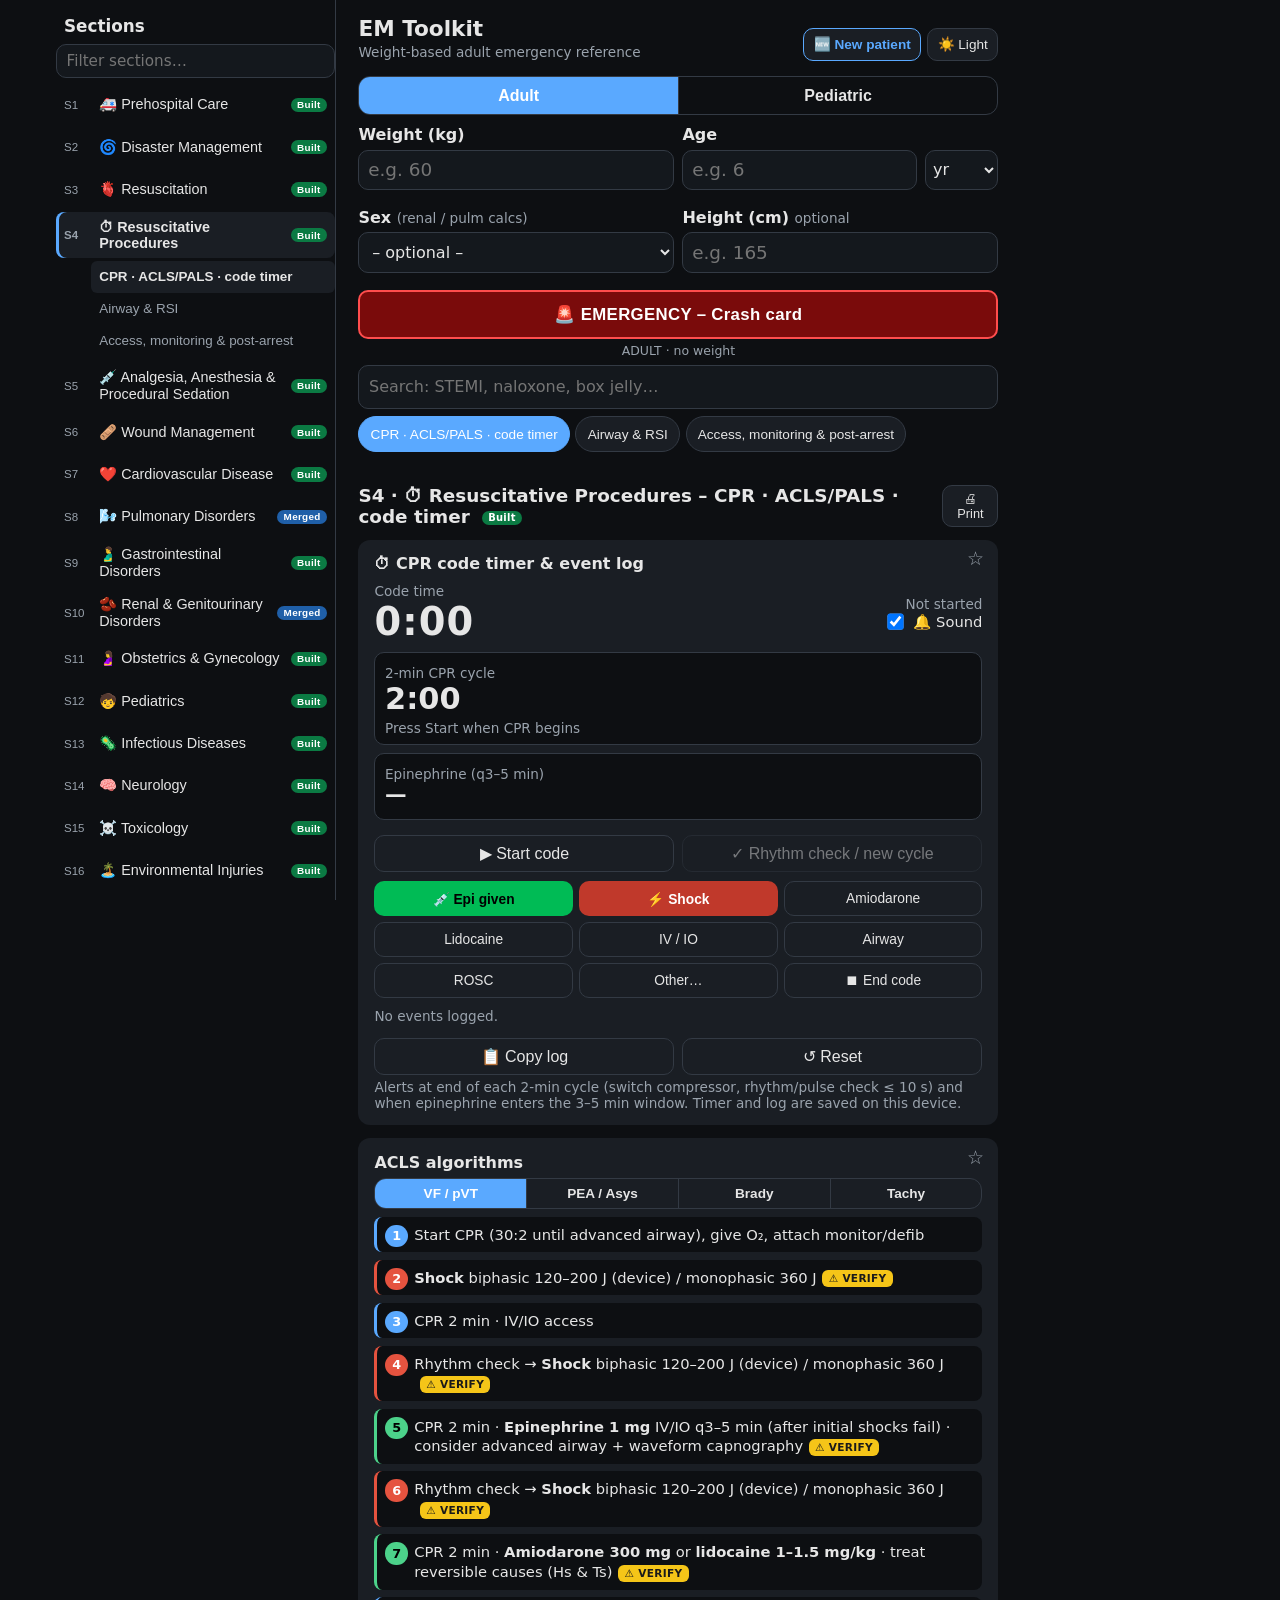
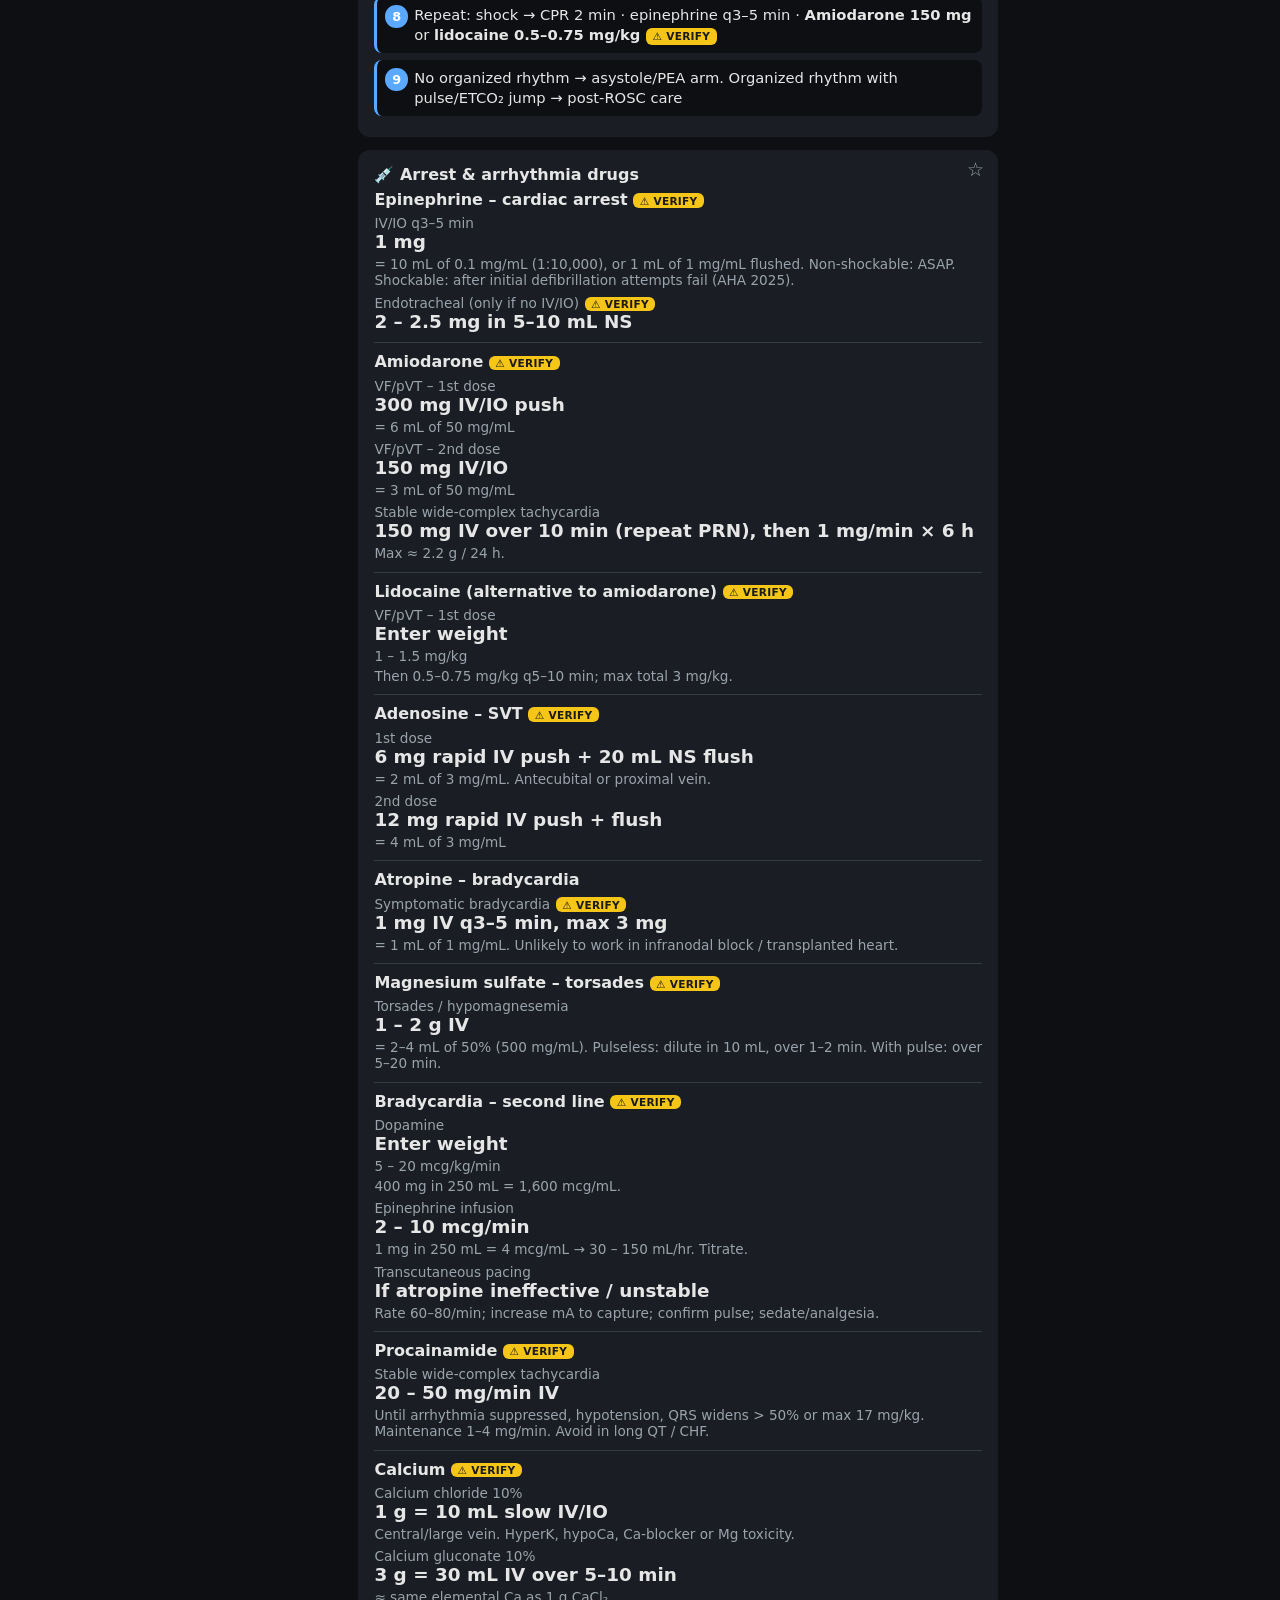
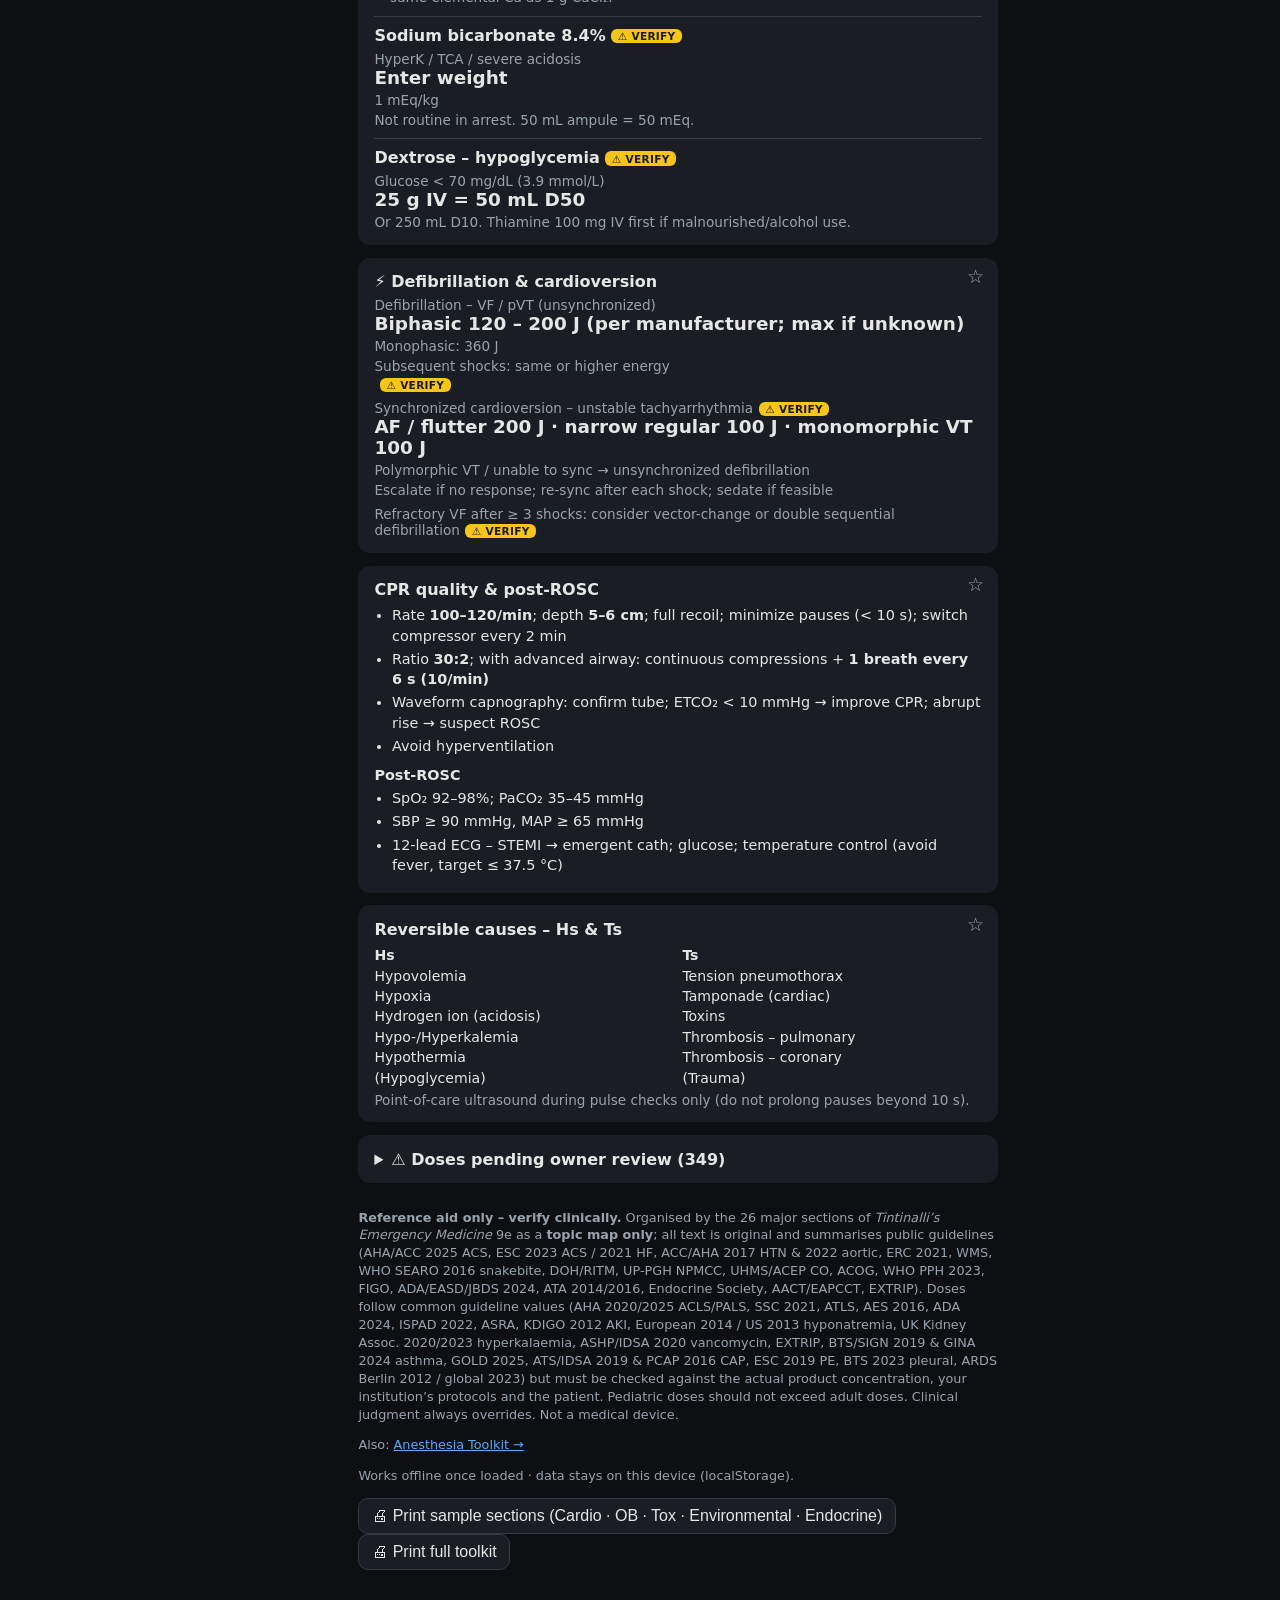
==== index.html @ 5dafa3dd "Emergency Medicine Toolkit: 26 sections mapped to Tintinalli 9e" ====
<!DOCTYPE html>
<html lang="en">
<head>
<meta charset="UTF-8">
<meta name="viewport" content="width=device-width, initial-scale=1">
<meta name="theme-color" content="#0d0f12">
<link rel="icon" href="data:,">
<title>EM Toolkit – Tintinalli-mapped clinician reference</title>
<meta name="description" content="Weight-based emergency medicine reference organised by the 26 major sections of Tintinalli 9e (topic map only). Original summaries of public guidelines. Not a medical device.">
<style>
  :root{--bg:#fff;--fg:#1a1a1a;--muted:#555;--card:#f4f7fb;--border:#ccc;--input:#fff;--accent:#0a66c2;--warn:#8a5a00;--ok:#0b5;--hl:#ffe9a8;--red:#c0392b;--redbg:#fdecea;--peds:#7b3fb5}
  body.dark{--bg:#0d0f12;--fg:#e6e6e6;--muted:#9aa3ad;--card:#1a1e24;--border:#333a44;--input:#14181d;--accent:#5aa9ff;--warn:#d9a441;--ok:#4cd28a;--hl:#3a3216;--red:#e5533f;--redbg:#2b1512;--peds:#b98aff}
  body{font-family:-apple-system,system-ui,sans-serif;max-width:520px;margin:1.2rem auto;padding:0 1rem;color:var(--fg);background:var(--bg);transition:background .2s,color .2s}
  .top{display:flex;align-items:center;justify-content:space-between;gap:.5rem}
  h1{font-size:1.35rem;margin:0 0 .2rem}
  .sub{color:var(--muted);font-size:.85rem;margin:0 0 .8rem}
  label{display:block;font-weight:600;margin:1rem 0 .35rem}
  input,select,textarea{width:100%;font-size:1.15rem;padding:.55rem;border:1px solid var(--border);border-radius:10px;box-sizing:border-box;background:var(--input);color:var(--fg);font-family:inherit}
  select{font-size:1rem}
  button{font-size:1rem;border:1px solid var(--border);background:var(--card);color:var(--fg);border-radius:10px;padding:.5rem .8rem;cursor:pointer}
  button:disabled{opacity:.45;cursor:default}
  .btnrow{display:flex;gap:.5rem;margin-top:.9rem}
  .btnrow button{flex:1}
  .em{flex:1;font-size:1.05rem;font-weight:800;background:#7a0b0b;color:#fff;border:2px solid #ff4d4d;padding:.75rem .5rem;letter-spacing:.02em;width:100%}
  .row{display:flex;gap:.5rem;align-items:center}
  .row select,.row input{flex:1;min-width:0}
  .row button{flex:0 0 auto}
  .grid2{display:grid;grid-template-columns:1fr 1fr;gap:.5rem}
  .grid2 label{margin-top:.6rem}
  .chips{display:flex;flex-wrap:wrap;gap:.4rem;margin-top:.7rem}
  .chip{font-size:.85rem;padding:.35rem .65rem;border-radius:999px}
  .chip::before{content:"★ ";color:#f5b301}
  .card{background:var(--card);border-radius:12px;padding:.9rem 1rem;margin-top:.8rem;position:relative}
  .card.hl{outline:3px solid #f5b301;background:var(--hl)}
  .card h2{font-size:1rem;margin:0 0 .4rem;padding-right:2.4rem}
  .big{font-size:1.35rem;font-weight:700}
  .note{color:var(--muted);font-size:.85rem;margin-top:.25rem}
  .conc{color:var(--ok);font-size:.8rem;margin-top:.3rem}
  .warn{color:var(--warn);font-size:.78rem;margin-top:1.4rem;line-height:1.35}
  .vwarn{color:var(--warn);font-size:.85rem;font-weight:600}
  .seg{display:flex;border:1px solid var(--border);border-radius:12px;overflow:hidden;margin-top:.2rem}
  .seg button{flex:1;border:none;border-radius:0;background:transparent;font-weight:600;padding:.6rem .4rem}
  .seg button+button{border-left:1px solid var(--border)}
  .seg button.on{background:var(--accent);color:#fff}
  .seg.mode button.on[data-m="peds"]{background:var(--peds)}
  .seg.small button{font-size:.85rem;padding:.45rem .2rem}
  .tabs{display:flex;gap:.25rem;margin-top:1rem;border-bottom:2px solid var(--border);overflow-x:auto;scrollbar-width:none;-webkit-overflow-scrolling:touch}
  .tabs::-webkit-scrollbar{display:none}
  .tabs button{flex:0 0 auto;border:none;border-radius:10px 10px 0 0;background:transparent;font-weight:600;padding:.6rem .6rem;color:var(--muted);font-size:.92rem}
  .tabs button.on{background:var(--card);color:var(--fg);box-shadow:inset 0 -3px 0 var(--accent)}
  .badge{display:inline-block;font-size:.7rem;font-weight:700;padding:.15rem .5rem;border-radius:999px;background:var(--peds);color:#fff;vertical-align:middle;letter-spacing:.03em}
  .vtag{display:inline-block;font-size:.66rem;font-weight:800;padding:.08rem .4rem;border-radius:6px;background:#f5c518;color:#1a1a1a;margin-left:.35rem;vertical-align:middle;letter-spacing:.03em;cursor:help;white-space:nowrap}
  .sticky{position:sticky;top:0;z-index:20;background:var(--bg);padding:.45rem 0 .35rem;margin-top:.6rem}
  .stat{font-size:.78rem;color:var(--muted);text-align:center;margin-top:.25rem}
  .fav{position:absolute;top:.45rem;right:.45rem;font-size:1.2rem;padding:.15rem .45rem;line-height:1;background:transparent;border:none;color:var(--muted)}
  .fav.on{color:#f5b301}
  .drug{border-top:1px solid var(--border);padding-top:.55rem;margin-top:.65rem}
  .drug:first-child{border-top:none;margin-top:.2rem;padding-top:0}
  .dn{font-weight:700;font-size:1rem}
  .cline{margin-top:.4rem}
  .cline b{font-size:1.15rem}
  .dl{color:var(--muted);font-size:.85rem}
  .steps{counter-reset:s;list-style:none;padding:0;margin:.4rem 0 0}
  .steps li{counter-increment:s;position:relative;padding:.5rem .55rem .5rem 2.3rem;border-left:3px solid var(--accent);margin:.45rem 0;background:var(--bg);border-radius:8px;font-size:.92rem;line-height:1.35}
  .steps li::before{content:counter(s);position:absolute;left:.5rem;top:.5rem;width:1.4rem;height:1.4rem;border-radius:50%;background:var(--accent);color:#fff;font-weight:700;font-size:.8rem;display:flex;align-items:center;justify-content:center}
  .steps li.shock{border-left-color:var(--red)} .steps li.shock::before{background:var(--red)}
  .steps li.drugstep{border-left-color:var(--ok)} .steps li.drugstep::before{background:var(--ok);color:#000}
  ul.tight{margin:.3rem 0 0;padding-left:1.1rem;font-size:.9rem;line-height:1.4}
  ul.tight li{margin:.2rem 0}
  .gbtns{display:grid;gap:.3rem;margin-top:.3rem}
  .gbtns button{text-align:left;font-size:.88rem;padding:.42rem .6rem}
  .gbtns button.on{background:var(--accent);color:#fff;border-color:var(--accent)}
  .gl{font-weight:700;margin-top:.7rem;font-size:.9rem}
  .total{font-size:2rem;font-weight:800}
  table{width:100%;border-collapse:collapse;font-size:.8rem;margin-top:.4rem}
  th,td{border-bottom:1px solid var(--border);padding:.3rem .2rem;text-align:center}
  td:first-child,th:first-child{text-align:left}
  tr.sel td{background:var(--hl);font-weight:700}
  .chk{display:flex;align-items:flex-start;gap:.55rem;font-weight:400;margin-top:.55rem;font-size:.92rem;line-height:1.35}
  .chk input{width:auto;margin-top:.2rem;transform:scale(1.25)}
  .chk .when{color:var(--ok);font-size:.78rem;margin-left:auto;white-space:nowrap}
  .timer{font-size:2.4rem;font-weight:800;font-variant-numeric:tabular-nums;letter-spacing:.03em}
  .timer.run{color:var(--ok)}
  .cyc{font-size:1.9rem;font-weight:800;font-variant-numeric:tabular-nums}
  .tbox{border:1px solid var(--border);border-radius:10px;padding:.5rem .6rem;margin-top:.5rem;background:var(--bg)}
  .tbox.flash{animation:fl 1s infinite}
  @keyframes fl{50%{background:var(--red);color:#fff;border-color:var(--red)}}
  .evbtns{display:grid;grid-template-columns:repeat(3,1fr);gap:.4rem;margin-top:.6rem}
  .evbtns button{font-size:.86rem;padding:.55rem .25rem}
  .evbtns .epi{background:#0b5;color:#000;font-weight:800;border:none}
  .evbtns .shk{background:#c0392b;color:#fff;font-weight:800;border:none}
  .logitem{border-top:1px solid var(--border);padding:.4rem 0;display:flex;justify-content:space-between;gap:.5rem;font-size:.9rem}
  .logitem:first-child{border-top:none}
  .logitem .ago{font-weight:700;white-space:nowrap;text-align:right;font-variant-numeric:tabular-nums}
  .due{color:var(--red);font-weight:700}
  .soon{color:var(--warn);font-weight:700}
  .okc{color:var(--ok);font-weight:700}
  .overlay{position:fixed;inset:0;background:var(--bg);z-index:50;overflow-y:auto;-webkit-overflow-scrolling:touch}
  .overlay .inner{max-width:520px;margin:0 auto;padding:0 1rem 2rem}
  .crashhead{background:#b71c1c;color:#fff;border-radius:12px;padding:.8rem 1rem;margin-top:.9rem;display:flex;align-items:center;justify-content:space-between;gap:.5rem;position:sticky;top:.4rem;z-index:2}
  .crashhead h2{margin:0;font-size:1.15rem}
  .crashhead .note{color:#ffd9d4}
  .crashhead button{background:#fff;color:#b71c1c;border:none;font-weight:700}
  .card.crash{background:var(--redbg);border-left:5px solid var(--red)}
  .card.crash h2{color:var(--red)}
  details.card summary{font-weight:700;cursor:pointer;font-size:1rem}
  .rev{border-top:1px solid var(--border);padding:.45rem 0;font-size:.88rem}
  .rev:first-child{border-top:none}
  footer{margin:1.6rem 0 2rem;font-size:.8rem;color:var(--muted);line-height:1.4}
  footer a{color:var(--accent)}
  #toast{position:fixed;left:50%;bottom:1.2rem;transform:translateX(-50%);background:#222;color:#fff;padding:.6rem 1rem;border-radius:10px;font-size:.9rem;opacity:0;transition:opacity .25s;pointer-events:none;max-width:90%;z-index:60}
  #toast.show{opacity:.95}
  [hidden]{display:none!important}
  .printonly{display:none}
  table.rdt{font-size:.8rem;margin-top:.3rem} table.rdt td{padding:.25rem .3rem;vertical-align:top}
  .card a{color:var(--accent)}
  /* ===== EM Toolkit (Tintinalli-mapped) – layout, navigation, search, stubs ===== */
  body{max-width:none;margin:0;padding:0}
  #app{display:flex;gap:1.4rem;max-width:1200px;margin:0 auto;padding:0 1rem;box-sizing:border-box}
  #main{flex:1;min-width:0;max-width:640px;margin:1rem auto 0}
  #side{display:none}
  .hbtns{display:flex;gap:.35rem;flex-wrap:wrap;justify-content:flex-end}
  .hbtns button{font-size:.85rem;padding:.45rem .6rem;white-space:nowrap}
  #newPt{border-color:var(--accent);color:var(--accent);font-weight:700}
  .navbar{display:flex;gap:.4rem;align-items:stretch;margin-top:.45rem}
  #navBtn{flex:0 1 46%;min-width:0;display:flex;align-items:center;gap:.35rem;font-weight:700;text-align:left;padding:.5rem .6rem;min-height:44px}
  #navBtn .cur{overflow:hidden;text-overflow:ellipsis;white-space:nowrap}
  .sbox{position:relative;flex:1;min-width:0}
  .sbox input{font-size:1rem;padding:.55rem .6rem;min-height:44px}
  #sres{position:absolute;left:0;right:0;top:calc(100% + 4px);z-index:40;background:var(--bg);border:1px solid var(--border);border-radius:10px;box-shadow:0 8px 24px rgba(0,0,0,.35);max-height:60vh;overflow-y:auto}
  #sres .sr{display:block;width:100%;text-align:left;border:none;border-bottom:1px solid var(--border);border-radius:0;background:transparent;padding:.5rem .65rem;font-size:.92rem}
  #sres .sr:last-child{border-bottom:none}
  #sres .sr.act,#sres .sr:hover{background:var(--card)}
  #sres .sr .note{margin-top:.1rem;font-size:.78rem}
  #sres .sr mark{background:var(--hl);color:inherit;border-radius:3px}
  #sres .none{padding:.6rem .7rem;color:var(--muted);font-size:.9rem}
  .subnav{display:flex;flex-wrap:wrap;gap:.35rem;margin-top:.45rem}
  .subnav:empty{display:none}
  .subnav button{font-size:.85rem;padding:.4rem .7rem;border-radius:999px;min-height:36px}
  .subnav button.on{background:var(--accent);color:#fff;border-color:var(--accent)}
  .sechead{display:flex;align-items:center;justify-content:space-between;gap:.5rem;margin-top:1rem}
  .sechead h2{font-size:1.15rem;margin:0}
  .sechead .sbadge{margin-left:.35rem}
  .sechead button{font-size:.8rem;padding:.3rem .6rem}
  .plaus{margin-top:.3rem}
  .plaus div{font-size:.84rem;font-weight:600;padding:.35rem .55rem;border-radius:8px;margin-top:.25rem;line-height:1.3}
  .plaus .due{background:var(--redbg);border-left:4px solid var(--red)}
  .plaus .soon{background:var(--card);border-left:4px solid var(--warn)}
  .plaus button{font-size:.78rem;padding:.15rem .5rem;margin-left:.35rem}
  /* drawer + sidebar */
  .drawer{position:fixed;inset:0;z-index:55;background:rgba(0,0,0,.5)}
  .dpanel{position:absolute;top:0;bottom:0;left:0;width:min(88vw,360px);background:var(--bg);overflow-y:auto;padding:.8rem .8rem 2rem;box-sizing:border-box;box-shadow:4px 0 20px rgba(0,0,0,.4)}
  .dhead{display:flex;justify-content:space-between;align-items:center;gap:.5rem;margin-bottom:.5rem}
  .dhead b{font-size:1.05rem}
  .dfilter{font-size:.95rem;padding:.45rem .6rem;margin-bottom:.4rem}
  .slist{display:flex;flex-direction:column;gap:.15rem}
  .sitem{display:flex;align-items:center;gap:.5rem;width:100%;text-align:left;border:none;background:transparent;padding:.45rem .5rem;border-radius:8px;font-size:.9rem;min-height:40px}
  .sitem:hover{background:var(--card)}
  .sitem.on{background:var(--card);box-shadow:inset 3px 0 0 var(--accent);font-weight:700}
  .sitem .snum{flex:0 0 1.7rem;font-size:.72rem;color:var(--muted);font-variant-numeric:tabular-nums}
  .sitem .sname{flex:1;min-width:0}
  .ppanel{display:flex;flex-direction:column;margin:0 0 .2rem 2.2rem}
  .ppanel button{border:none;background:transparent;text-align:left;font-size:.84rem;padding:.3rem .5rem;color:var(--muted);border-radius:6px;min-height:32px}
  .ppanel button.on{color:var(--fg);font-weight:700;background:var(--card)}
  .sbadge{display:inline-block;font-size:.62rem;font-weight:800;padding:.1rem .4rem;border-radius:999px;letter-spacing:.03em;white-space:nowrap;vertical-align:middle}
  .sbadge.built{background:#0b7a43;color:#fff}.sbadge.merged{background:#1f5fa8;color:#fff}.sbadge.v1{background:#6b5a1f;color:#fff}.sbadge.soon{background:transparent;color:var(--muted);border:1px solid var(--border)}
  .legend{font-size:.75rem;color:var(--muted);margin:.6rem .3rem 0;line-height:1.6}
  @media(min-width:1000px){
    #side{display:block;flex:0 0 280px;position:sticky;top:0;align-self:flex-start;height:100vh;overflow-y:auto;padding:1rem 0 2rem;box-sizing:border-box;border-right:1px solid var(--border)}
    #navBtn{display:none}
    #main{margin:1rem 0 0}
  }
  /* stub */
  .stub .soonbox{border:2px dashed var(--border);border-radius:12px;padding:.8rem 1rem;margin-top:.8rem}
  .topics{columns:2;column-gap:1rem;font-size:.86rem;line-height:1.45;margin:.4rem 0 0;padding-left:1.1rem}
  .topics li{break-inside:avoid;margin:.1rem 0}
  .cov{font-size:.62rem;font-weight:800;padding:0 .3rem;border-radius:5px;margin-left:.25rem;vertical-align:middle}
  .cov.v1{background:#6b5a1f;color:#fff}.cov.merged{background:#1f5fa8;color:#fff}.cov.new{background:#0b7a43;color:#fff}
  @media(max-width:420px){.topics{columns:1}}
  /* misc content helpers */
  .kv{display:grid;grid-template-columns:auto 1fr;gap:.15rem .6rem;font-size:.88rem;margin-top:.3rem}
  .pill{display:inline-block;font-size:.75rem;font-weight:700;padding:.1rem .45rem;border-radius:999px;border:1px solid var(--border);margin:.1rem .15rem 0 0}
  .flag{background:var(--redbg);border-left:4px solid var(--red);border-radius:8px;padding:.45rem .6rem;margin-top:.5rem;font-size:.88rem}
  .flag b{color:var(--red)}
  .twocol{display:grid;grid-template-columns:1fr 1fr;gap:.5rem}
  @media(max-width:420px){.twocol{grid-template-columns:1fr}}
  .scoreRow{display:flex;justify-content:space-between;align-items:center;gap:.5rem;margin-top:.4rem}
  .card select.sm{font-size:.9rem;padding:.35rem}
  .linkbtn{font-size:.82rem;padding:.3rem .6rem;margin:.3rem .3rem 0 0}
  .printhead,.printrev{display:none}
  table.wide td,table.wide th{text-align:left;vertical-align:top}
  table.wide{width:100%;table-layout:fixed;border-collapse:collapse}
  table.wide td,table.wide th{overflow-wrap:anywhere;hyphens:auto;padding:.25rem .3rem;border-bottom:1px solid var(--border);font-size:.86rem}
  input[type=datetime-local]{min-width:0;max-width:100%;box-sizing:border-box;width:100%}
  .dtrow{display:flex;gap:.4rem;align-items:center} .dtrow input{flex:1} .dtrow .linkbtn{flex:0 0 auto}

  /* ===== print: current section (Ctrl+P) or the sample-section bundle (?print=…) – B/W, A4 ===== */
  @media print{
    @page{size:A4;margin:11mm 10mm 12mm}
    body,body.dark{--bg:#fff;--fg:#000;--muted:#222;--card:#fff;--border:#888;--input:#fff;--accent:#000;--warn:#000;--ok:#000;--hl:#e6e6e6;--red:#000;--redbg:#fff;--peds:#000}
    body{font-size:9pt;background:#fff;color:#000}
    #app{display:block;max-width:none;padding:0}
    #main{max-width:none;margin:0}
    #side,#drawer,.sticky,#chips,.fav,#review,#toast,#crash,.noprint,.top,#modeSeg,.top-inputs,#wtEst,button,.subnav,.navbar,#sres{display:none!important}
    footer{margin:.6rem 0 0;font-size:7.5pt;color:#000;column-span:all} footer p:nth-child(n+2){display:none}
    .printhead{display:block;border-bottom:2px solid #000;margin:0 0 .3rem;padding-bottom:.15rem;column-span:all}
    .printhead h1{font-size:13pt;margin:0}
    .printhead .note{font-size:7.6pt;margin:.1rem 0 0}
    .printrev{display:block;column-span:all;border-top:2px solid #000;margin-top:.4rem;padding-top:.2rem}
    .printrev h3{font-size:9.5pt;margin:.1rem 0 .15rem}
    .printrev .rev{font-size:7pt;padding:.05rem 0;break-inside:avoid;border-top:none}
    .printrev .rev .note{font-size:6.8pt;margin:0}
    section:not([hidden]){column-count:2;column-gap:5mm}
    section.pbreak{break-before:page}
    .sechead{column-span:all;margin:0 0 .2rem} .sechead h2{font-size:11pt}
    section > .note{column-span:all}
    .card{display:block;background:#fff;border:1px solid #777;border-radius:5px;padding:.3rem .45rem;margin:0 0 .3rem;break-inside:auto}
    .card h2{font-size:9.6pt;margin:0 0 .15rem;padding-right:0;break-after:avoid}
    .card .grid2,.card label:not(.chk),.card input:not([type=checkbox]),.card select,.card .row:not(.keep){display:none!important}
    .drug,.cline,tr,.steps li,ul.tight li,.chk,.flag,.kv{break-inside:avoid}
    .note,ul.tight,.steps li,table,.flag,.kv{font-size:7.6pt}
    .note{margin-top:.1rem}
    .big{font-size:9.5pt} .total{font-size:11pt} .dn{font-size:8.4pt} .cline b{font-size:8.4pt}
    .steps li{background:#fff;border-left:2px solid #000;padding:.12rem .3rem .12rem 1.5rem;margin:.12rem 0}
    .steps li::before{background:#000!important;color:#fff!important;width:.95rem;height:.95rem;font-size:6.5pt;top:.12rem;left:.25rem;-webkit-print-color-adjust:exact;print-color-adjust:exact}
    .steps li.shock{border-left:4px double #000}
    ul.tight{line-height:1.25;padding-left:.9rem}
    th,td{border-bottom:1px solid #999;padding:.08rem .2rem}
    tr.sel td{background:#e6e6e6;-webkit-print-color-adjust:exact;print-color-adjust:exact}
    .vtag{background:#fff!important;color:#000!important;border:1px solid #000;font-size:5.8pt;padding:0 .15rem;margin-left:.2rem}
    .due,.soon,.okc,.vwarn{color:#000} .due{text-decoration:underline}
    .flag{background:#fff;border:1px solid #000;border-left:3px solid #000}
    .flag b{color:#000}
    .sbadge,.cov{border:1px solid #000;background:#fff!important;color:#000!important}
    a{color:#000!important;text-decoration:none}
    .chk{margin-top:.05rem;font-size:7.6pt} .chk input{transform:none;margin-top:.05rem}
    .drug{padding-top:.2rem;margin-top:.25rem}
    .twocol{display:block}
    ::placeholder{color:transparent}
  }

</style>
</head>
<body class="dark">
<div id="app"><nav id="side" aria-label="Sections"></nav><main id="main"><div id="printhead" class="printhead"></div>
<div class="top"><div><h1>EM Toolkit <span id="pedsBadge" class="badge" hidden>PEDIATRIC</span></h1><p class="sub" id="sub">Weight-based adult emergency reference</p></div><div class="hbtns"><button id="newPt" title="Clear all patient data">🆕 New patient</button><button id="theme" title="Toggle dark mode">☀️ Light</button></div></div>

<div class="seg mode" id="modeSeg" aria-label="Patient mode"><button data-m="adult">Adult</button><button data-m="peds">Pediatric</button></div>

<div class="grid2 top-inputs">
  <div><label for="wt">Weight (kg)</label><input id="wt" type="number" inputmode="decimal" min="0.3" max="300" step="any" placeholder="e.g. 60"></div>
  <div><label for="age">Age</label><div class="row"><input id="age" type="number" inputmode="decimal" min="0" step="any" placeholder="e.g. 6"><select id="ageUnit" style="flex:0 0 4.6rem;padding:.55rem .2rem"><option value="y">yr</option><option value="mo">mo</option></select></div></div>
  <div><label for="sex">Sex <span class="note" style="font-weight:400">(renal / pulm calcs)</span></label><select id="sex"><option value="">– optional –</option><option value="m">Male</option><option value="f">Female</option></select></div>
  <div><label for="ht">Height (cm) <span class="note" style="font-weight:400">optional</span></label><input id="ht" type="number" inputmode="decimal" min="40" max="250" step="any" placeholder="e.g. 165"></div>
</div>
<div id="wtEst" class="note"></div>

<div class="sticky"><button id="emBtn" class="em">🚨 EMERGENCY – Crash card</button><div id="stat" class="stat"></div><div id="plaus" class="plaus" role="alert"></div><div class="navbar"><button id="navBtn" type="button" aria-controls="drawer" aria-expanded="false" aria-label="Open section menu">☰ <span id="curSec" class="cur">Sections</span></button><div class="sbox"><input id="search" type="search" role="combobox" aria-autocomplete="list" aria-expanded="false" aria-controls="sres" placeholder="Search: STEMI, naloxone, box jelly…" autocomplete="off" aria-label="Search cards and topics"><div id="sres" role="listbox" hidden></div></div></div><div id="subnav" class="subnav" aria-label="Panels in this section"></div></div>

<div id="chips" class="chips"></div>



<!-- ============ RESUS ============ -->
<section id="tab-resus">
  <div class="card" data-card="code" data-title="CPR code timer &amp; event log">
    <h2>⏱ CPR code timer &amp; event log</h2>
    <div class="row" style="justify-content:space-between"><div><div class="note">Code time</div><div id="ctTotal" class="timer">00:00</div></div><div style="text-align:right"><div class="note" id="ctState">Not started</div><label class="chk" style="margin:0;justify-content:flex-end"><input id="ctSound" type="checkbox" checked> 🔔 Sound</label></div></div>
    <div id="ctCycleBox" class="tbox"><div class="note">2-min CPR cycle</div><div class="row" style="justify-content:space-between"><span id="ctCycle" class="cyc">2:00</span><span id="ctCycleN" class="note"></span></div><div id="ctCycleMsg" class="note"></div></div>
    <div id="ctEpiBox" class="tbox"><div class="note">Epinephrine (q3–5 min)</div><div id="ctEpi" class="big">—</div><div id="ctEpiMsg" class="note"></div></div>
    <div class="btnrow"><button id="ctStart">▶ Start code</button><button id="ctCycleBtn">✓ Rhythm check / new cycle</button></div>
    <div class="evbtns">
      <button class="epi" data-ev="epi">💉 Epi given</button><button class="shk" data-ev="shock">⚡ Shock</button><button data-ev="amio">Amiodarone</button>
      <button data-ev="lido">Lidocaine</button><button data-ev="access">IV / IO</button><button data-ev="airway">Airway</button>
      <button data-ev="rosc">ROSC</button><button data-ev="other">Other…</button><button id="ctEnd">⏹ End code</button>
    </div>
    <div id="ctLog" style="margin-top:.6rem"></div>
    <div class="btnrow"><button id="ctCopy">📋 Copy log</button><button id="ctReset">↺ Reset</button></div>
    <div class="note">Alerts at end of each 2-min cycle (switch compressor, rhythm/pulse check ≤ 10 s) and when epinephrine enters the 3–5 min window. Timer and log are saved on this device.</div>
  </div>

  <div class="card" data-card="algo" data-title="ACLS / PALS algorithms">
    <h2 id="algoTitle">ACLS algorithms</h2>
    <div class="seg small" id="algoSeg"><button data-a="vf">VF / pVT</button><button data-a="pea">PEA / Asys</button><button data-a="brady">Brady</button><button data-a="tachy">Tachy</button></div>
    <div id="algoOut"></div>
  </div>

  <div class="card" data-card="arrestdrugs" data-title="Arrest &amp; arrhythmia drugs (epinephrine, amiodarone, lidocaine, adenosine, atropine)">
    <h2>💉 Arrest &amp; arrhythmia drugs</h2><div id="o-arrestdrugs"></div>
  </div>

  <div class="card" data-card="electric" data-title="Defibrillation &amp; cardioversion energy (joules)">
    <h2>⚡ Defibrillation &amp; cardioversion</h2><div id="o-electric"></div>
  </div>

  <div class="card" data-card="cprq" data-title="CPR quality &amp; post-ROSC care">
    <h2>CPR quality &amp; post-ROSC</h2><div id="o-cprq"></div>
  </div>

  <div class="card" data-card="hst" data-title="Reversible causes (Hs &amp; Ts)">
    <h2>Reversible causes – Hs &amp; Ts</h2>
    <div class="grid2" style="font-size:.88rem;line-height:1.45">
      <div><b>Hs</b><br>Hypovolemia<br>Hypoxia<br>Hydrogen ion (acidosis)<br>Hypo-/Hyperkalemia<br>Hypothermia<br>(Hypoglycemia)</div>
      <div><b>Ts</b><br>Tension pneumothorax<br>Tamponade (cardiac)<br>Toxins<br>Thrombosis – pulmonary<br>Thrombosis – coronary<br>(Trauma)</div>
    </div>
    <div class="note">Point-of-care ultrasound during pulse checks only (do not prolong pauses beyond 10 s).</div>
  </div>
</section>

<!-- ============ AIRWAY ============ -->
<section id="tab-airway" hidden>
  <div class="card" data-card="rsicheck" data-title="RSI / intubation checklist (SOAP-ME)">
    <h2>✅ RSI checklist (SOAP-ME)</h2><div id="rsiChk"></div>
    <div class="btnrow"><button id="rsiReset">↺ Reset checklist</button></div>
  </div>
  <div class="card" data-card="rsidrugs" data-title="RSI drug doses (induction, paralytics, push-dose pressors)">
    <h2>💉 RSI drug doses</h2><div id="o-rsidrugs"></div>
  </div>
  <div class="card" data-card="ett" data-title="ETT size &amp; depth (pediatric and adult), LMA, blade">
    <h2>📏 ETT size &amp; depth</h2><div id="o-ett"></div>
  </div>
  <div class="card" data-card="postint" data-title="Post-intubation sedation &amp; analgesia">
    <h2>Post-intubation sedation</h2><div id="o-postint"></div>
  </div>
  <div class="card" data-card="failed" data-title="Failed airway / CICO plan">
    <h2>Failed airway plan (A → D)</h2>
    <ol class="steps">
      <li><b>Plan A – Laryngoscopy/VL:</b> max 3 attempts (+1 by most experienced). Optimize position, bougie, external laryngeal manipulation. Oxygenate between attempts.</li>
      <li><b>Plan B – 2nd-generation SGA:</b> max 3 attempts; if oxygenating, stop and think (wake, intubate via SGA, or proceed).</li>
      <li><b>Plan C – Facemask:</b> 2-person BVM + OPA/NPA, full paralysis. If oxygenating → wake / plan.</li>
      <li class="shock"><b>Plan D – CICO:</b> declare “Can’t intubate, can’t oxygenate”. Adult: scalpel–bougie–tube cricothyroidotomy (size 6.0 cuffed). Young children: needle cricothyroidotomy / surgical airway per local protocol<span class="vtag" data-v="peds-cico"></span>.</li>
    </ol>
  </div>
</section>

<!-- ============ NEURO ============ -->
<section id="tab-neuro" hidden>
  <div class="card" data-card="gcs" data-title="GCS calculator (adult &amp; pediatric)">
    <h2>🧮 Glasgow Coma Scale</h2>
    <label class="chk" id="preverbalWrap" hidden><input id="preverbal" type="checkbox"> Preverbal child (pediatric verbal &amp; motor scale, &lt; 2 y)</label>
    <div class="row" style="justify-content:space-between;margin-top:.4rem"><div><span id="gcsTotal" class="total">–</span> <span id="gcsParts" class="note"></span></div><button id="gcsReset">↺</button></div>
    <div id="gcsSev" class="note"></div>
    <div id="gcsBtns"></div>
  </div>
  <div class="card" data-card="nihss" data-title="NIHSS calculator (stroke scale)">
    <h2>🧮 NIH Stroke Scale</h2>
    <div class="row" style="justify-content:space-between"><div><span id="nihTotal" class="total">0</span> <span id="nihSev" class="note"></span></div><button id="nihReset">↺</button></div>
    <div id="nihItems"></div>
    <div class="note">UN (untestable, e.g. amputation, joint fusion) scores 0 in the total – document why.</div>
  </div>
  <div class="card" data-card="stroke" data-title="Stroke time windows (alteplase / tenecteplase, thrombectomy)">
    <h2>⏳ Stroke time windows<span class="vtag" data-v="stroke-win"></span></h2>
    <label for="lkw">Last known well</label>
    <div class="row"><input id="lkw" type="datetime-local"><button id="lkwNow">Now</button></div>
    <div id="o-stroke"></div>
  </div>
  <div class="card" data-card="seizure" data-title="Seizure / status epilepticus ladder">
    <h2>⚡ Status epilepticus ladder</h2><div id="o-seizure"></div>
  </div>
</section>

<!-- ============ SEPSIS ============ -->
<section id="tab-sepsis" hidden>
  <div class="card" data-card="bundle" data-title="Sepsis hour-1 bundle checklist">
    <h2>✅ Hour-1 bundle (SSC)</h2>
    <div class="row"><button id="t0Btn" style="flex:1">⏱ Set time zero (now)</button><button id="bundleReset">↺</button></div>
    <div id="t0Info" class="note"></div>
    <div id="bundleChk"></div>
  </div>
  <div class="card" data-card="qsofa" data-title="qSOFA score">
    <h2>🧮 qSOFA</h2>
    <label class="chk"><input type="checkbox" data-q="rr"> Respiratory rate ≥ 22 /min</label>
    <label class="chk"><input type="checkbox" data-q="ms"> Altered mentation (GCS &lt; 15)</label>
    <label class="chk"><input type="checkbox" data-q="bp"> Systolic BP ≤ 100 mmHg</label>
    <div id="qOut" style="margin-top:.6rem"></div>
  </div>
  <div class="card" data-card="sepfluid" data-title="Sepsis fluid calculator (30 mL/kg)">
    <h2>💧 Fluid resuscitation</h2><div id="o-sepfluid"></div>
  </div>
  <div class="card" data-card="pressors" data-title="Septic shock vasopressors &amp; steroids">
    <h2>Vasopressors &amp; steroids</h2><div id="o-pressors"></div>
  </div>
</section>



<!-- ============ TRAUMA ============ -->
<section id="tab-trauma" hidden>
  <div class="card" data-card="abcde" data-title="Primary survey (ABCDE)">
    <h2>🩹 Primary survey – &lt;C&gt;ABCDE</h2><div id="o-abcde"></div>
  </div>
  <div class="card" data-card="burns" data-title="Burns – Parkland formula">
    <h2>🔥 Burns – Parkland<span class="vtag" data-v="parkland"></span></h2>
    <div class="grid2">
      <div><label for="tbsa">% TBSA (2nd/3rd °)</label><input id="tbsa" type="number" inputmode="decimal" min="0" max="100" step="any" placeholder="e.g. 30"></div>
      <div><label for="burnF">mL/kg/%TBSA</label><select id="burnF"><option value="4">4 – Parkland</option><option value="3">3 – ATLS child</option><option value="2">2 – ATLS adult</option><option value="4e">4 – electrical</option></select></div>
    </div>
    <label for="burnT">Time of burn</label>
    <div class="row"><input id="burnT" type="datetime-local"><button id="burnNow">Now</button></div>
    <div id="o-burns"></div>
  </div>
  <div class="card" data-card="mtp" data-title="Massive transfusion protocol (MTP) &amp; shock index">
    <h2>🩸 Massive transfusion</h2>
    <div class="grid2"><div><label for="hr">HR</label><input id="hr" type="number" inputmode="numeric" placeholder="e.g. 120"></div><div><label for="sbp">SBP</label><input id="sbp" type="number" inputmode="numeric" placeholder="e.g. 90"></div></div>
    <div id="o-mtp"></div>
  </div>
  <div class="card" data-card="txa" data-title="Tranexamic acid (TXA)">
    <h2>Tranexamic acid (TXA)</h2><div id="o-txa"></div>
  </div>
  <div class="card" data-card="icp" data-title="TBI / raised ICP (hypertonic saline, mannitol)">
    <h2>TBI / raised ICP</h2><div id="o-icp"></div>
  </div>
</section>

<!-- ============ RENAL ============ -->
<section id="tab-renal" hidden>
  <div id="rnPeds" class="card crash" hidden><div class="vwarn">Renal tab is adult-focused.</div><div class="note">Cockcroft–Gault and the adult renal dose table do not apply to children. Use bedside Schwartz eGFR below (enter height) and get pediatric pharmacist / nephrology advice for dosing.</div></div>
  <div class="note">Uses weight, age, sex and height from the top of the page. <button id="rnPrint" class="noprint" style="font-size:.8rem;padding:.25rem .55rem;margin-left:.3rem">🖨 Print renal section</button></div>

  <div class="card" data-card="aki" data-title="AKI staging (KDIGO creatinine &amp; urine output)">
    <h2>🫘 AKI staging – KDIGO 2012</h2>
    <div class="grid2">
      <div><label for="akiBase">Baseline creatinine</label><input id="akiBase" type="number" inputmode="decimal" min="0" step="any" placeholder="e.g. 1.0"></div>
      <div><label for="akiCur">Current creatinine</label><input id="akiCur" type="number" inputmode="decimal" min="0" step="any" placeholder="e.g. 2.1"></div>
    </div>
    <label for="akiU">Creatinine unit</label>
    <select id="akiU"><option value="mg">mg/dL</option><option value="umol">µmol/L</option></select>
    <div class="grid2">
      <div><label for="akiUO">Urine volume (mL)</label><input id="akiUO" type="number" inputmode="decimal" min="0" step="any" placeholder="e.g. 150"></div>
      <div><label for="akiHrs">Over (hours)</label><input id="akiHrs" type="number" inputmode="decimal" min="0" step="any" placeholder="e.g. 6"></div>
    </div>
    <div id="o-aki"></div>
  </div>

  <div class="card" data-card="crcl" data-title="Creatinine clearance (Cockcroft–Gault) &amp; eGFR vs CrCl">
    <h2>🧮 Creatinine clearance – Cockcroft–Gault</h2>
    <div class="grid2">
      <div><label for="cgCr">Serum creatinine</label><input id="cgCr" type="number" inputmode="decimal" min="0" step="any" placeholder="e.g. 1.2"></div>
      <div><label for="cgU">Unit</label><select id="cgU"><option value="mg">mg/dL</option><option value="umol">µmol/L</option></select></div>
    </div>
    <div id="o-crcl"></div>
  </div>

  <div class="card" data-card="renaldose" data-title="Renal dose adjustment (antibiotics, anticoagulants, other ED drugs)">
    <h2>💊 Renal dose adjustments<span class="vtag" data-v="rn-dose-general"></span></h2>
    <div id="o-renaldose"></div>
  </div>

  <div class="card" data-card="dialysis" data-title="Urgent dialysis indications (AEIOU)">
    <h2>🩸 Urgent dialysis – AEIOU</h2><div id="o-dialysis"></div>
  </div>

  <div class="card" data-card="rnhyperk" data-title="Hyperkalemia – stepwise (ECG, calcium, insulin-dextrose, binders, dialysis)">
    <h2>⚡ Hyperkalemia – stepwise</h2><div id="o-rnhyperk"></div>
  </div>

  <div class="card" data-card="hypok" data-title="Hypokalemia (IV potassium rate limits, magnesium)">
    <h2>🔻 Hypokalemia</h2><div id="o-hypok"></div>
  </div>

  <div class="card" data-card="hypona" data-title="Hyponatremia (3% saline, correction limits, overcorrection)">
    <h2>🧂 Hyponatremia</h2>
    <div id="o-hypona"></div>
    <div class="gl">Correction tracker</div>
    <div class="grid2">
      <div><label for="naStart">Starting Na (mmol/L)</label><input id="naStart" type="number" inputmode="decimal" min="90" max="180" step="any" placeholder="e.g. 112"></div>
      <div><label for="naNow">Current Na (mmol/L)</label><input id="naNow" type="number" inputmode="decimal" min="90" max="180" step="any" placeholder="e.g. 118"></div>
    </div>
    <div class="grid2">
      <div><label for="naHrs">Hours since start</label><input id="naHrs" type="number" inputmode="decimal" min="0" step="any" placeholder="e.g. 6"></div>
      <div><label class="chk" style="margin-top:2.1rem"><input id="naRisk" type="checkbox"> High ODS risk</label></div>
    </div>
    <div id="o-natrack"></div>
  </div>

  <div class="card" data-card="hyperna" data-title="Hypernatremia (free water deficit calculator)">
    <h2>💧 Hypernatremia – free water deficit</h2>
    <label for="hnNa">Serum Na (mmol/L)</label>
    <div class="row"><input id="hnNa" type="number" inputmode="decimal" min="120" max="200" step="any" placeholder="e.g. 160"><select id="hnOnset" style="flex:0 0 9.5rem"><option value="chronic">Chronic / unknown</option><option value="acute">Acute (&lt; 48 h)</option></select></div>
    <div id="o-hyperna"></div>
  </div>

  <div class="card" data-card="hyperk" data-title="Hyperkalemia treatment">
    <h2>⚡ Hyperkalemia</h2><div id="o-hyperk"></div>
    <div class="note">Stepwise version (ECG, glucose monitoring, binders, dialysis): <a href="#" data-goto="rnhyperk">stepwise card ↑</a></div>
  </div>
  <div class="card rn-src" data-card="rnsrc" data-title="Renal sources &amp; references">
    <h2>📚 Renal sources</h2>
    <div class="note">KDIGO 2012 AKI guideline · KDIGO 2024 CKD guideline (drug dosing / eGFR) · Cockcroft &amp; Gault 1976 · Spasovski et al., European clinical practice guideline on hyponatraemia 2014 (ESE/ESICM/ERA-EDTA) · Verbalis et al., US expert panel recommendations on hyponatremia 2013 · UK Kidney Association clinical practice guideline: treatment of acute hyperkalaemia in adults 2020 (2023 update) · Rybak et al., ASHP/IDSA/PIDS/SIDP vancomycin consensus 2020 · ACR–NKF consensus on IV iodinated contrast in kidney disease 2020 · EXTRIP workgroup recommendations (lithium 2015, salicylates 2015, metformin 2015, methanol 2015) · FDA product labeling (renal dosing tables). Renal dose ranges vary by reference (Sanford, Lexicomp, BNF, local antibiograms) – <b>always check the local formulary and pharmacist</b>.</div>
  </div>
  <div id="rnPrintRev" class="printonly"></div>
</section>

<!-- ============ PULMONARY ============ -->
<section id="tab-pulm" hidden>
  <div class="note">Uses weight, age, sex and height from the top of the page. <button id="puPrint" class="noprint" style="font-size:.8rem;padding:.25rem .55rem;margin-left:.3rem">🖨 Print pulmonary section</button></div>

  <div class="card" data-card="asthma" data-title="Asthma exacerbation (BTS/SIGN, GINA severity &amp; treatment)">
    <h2>🌬️ Asthma exacerbation</h2><div id="o-asthma"></div>
  </div>

  <div class="card" data-card="copd" data-title="COPD exacerbation (GOLD, controlled O₂ 88–92%, NIV)">
    <h2>🚬 COPD exacerbation – GOLD 2025</h2><div id="o-copd"></div>
  </div>

  <div class="card" data-card="cap" data-title="Community-acquired pneumonia (CURB-65, IDSA/ATS, PCAP antibiotics)">
    <h2>🦠 Pneumonia (CAP) – CURB-65</h2>
    <div id="curbChk"></div>
    <div id="o-cap"></div>
  </div>

  <div class="card" data-card="pe" data-title="Pulmonary embolism (Wells, PERC, D-dimer, sPESI, thrombolysis)">
    <h2>🫀 Pulmonary embolism – ESC 2019</h2>
    <div class="gl">Wells score (PE)</div><div id="wellsChk"></div><div id="o-wells"></div>
    <div class="gl">PERC rule (only if gestalt low risk &lt; 15%)</div><div id="percChk"></div><div id="o-perc"></div>
    <div class="gl">sPESI</div><div id="spesiChk"></div><div id="o-spesi"></div>
    <div id="o-pe"></div>
  </div>

  <div class="card" data-card="ptx" data-title="Pneumothorax (spontaneous BTS 2023, tension decompression)">
    <h2>💨 Pneumothorax</h2><div id="o-ptx"></div>
  </div>

  <div class="card" data-card="ards" data-title="ARDS (Berlin / 2023 global definition, 6 mL/kg PBW ventilation)">
    <h2>🫁 ARDS &amp; lung-protective ventilation</h2>
    <div class="grid2">
      <div><label for="pfPao2">PaO₂ (mmHg)</label><input id="pfPao2" type="number" inputmode="decimal" min="0" step="any" placeholder="e.g. 80"></div>
      <div><label for="pfFio2">FiO₂ (%)</label><input id="pfFio2" type="number" inputmode="decimal" min="21" max="100" step="any" placeholder="e.g. 60"></div>
    </div>
    <div id="o-ards"></div>
  </div>

  <div class="card" data-card="hemopt" data-title="Massive hemoptysis">
    <h2>🩸 Hemoptysis</h2><div id="o-hemopt"></div>
  </div>

  <div class="card" data-card="effusion" data-title="Pleural effusion (Light's criteria, urgent tap)">
    <h2>💧 Pleural effusion – Light's criteria</h2>
    <div class="grid2">
      <div><label for="lpP">Pleural protein (g/dL)</label><input id="lpP" type="number" inputmode="decimal" min="0" step="any" placeholder="e.g. 4"></div>
      <div><label for="lsP">Serum protein (g/dL)</label><input id="lsP" type="number" inputmode="decimal" min="0" step="any" placeholder="e.g. 7"></div>
      <div><label for="lpL">Pleural LDH (U/L)</label><input id="lpL" type="number" inputmode="decimal" min="0" step="any" placeholder="e.g. 300"></div>
      <div><label for="lsL">Serum LDH (U/L)</label><input id="lsL" type="number" inputmode="decimal" min="0" step="any" placeholder="e.g. 200"></div>
    </div>
    <label for="lUln">Serum LDH upper limit of normal (U/L)</label><input id="lUln" type="number" inputmode="decimal" min="0" step="any" placeholder="e.g. 250">
    <div id="o-effusion"></div>
  </div>

  <div class="card" data-card="respfail" data-title="Respiratory failure (type 1/2, NIV, HFNC ROX index, intubation)">
    <h2>📉 Respiratory failure, NIV &amp; HFNC</h2>
    <div class="gl">ROX index (HFNC)</div>
    <div class="grid2">
      <div><label for="roxS">SpO₂ (%)</label><input id="roxS" type="number" inputmode="decimal" min="50" max="100" step="any" placeholder="e.g. 92"></div>
      <div><label for="roxF">FiO₂ (%)</label><input id="roxF" type="number" inputmode="decimal" min="21" max="100" step="any" placeholder="e.g. 50"></div>
    </div>
    <label for="roxR">Resp. rate (/min)</label><input id="roxR" type="number" inputmode="decimal" min="1" max="80" step="any" placeholder="e.g. 30">
    <div id="o-rox"></div>
    <div id="o-respfail"></div>
  </div>

  <div class="card" data-card="pusrc" data-title="Pulmonary sources &amp; references">
    <h2>📚 Pulmonary sources</h2>
    <div class="note">BTS/SIGN British guideline on the management of asthma 2019 · GINA 2024 report · GOLD 2025 report · BTS/ICS acute hypercapnic respiratory failure (NIV) 2016 · Metlay et al., ATS/IDSA adult CAP guideline 2019 · Lim et al., CURB-65 (Thorax 2003) · Philippine Clinical Practice Guidelines on CAP in immunocompetent adults (PCAP) 2016 · Konstantinides et al., ESC/ERS acute PE guideline 2019 · Kline PERC 2004/2008 · van der Hulle, YEARS 2017 · Righini, ADJUST-PE 2014 · Roberts et al., BTS pleural disease guideline 2023 · ATLS 10th ed. · ARDS Definition Task Force (Berlin) 2012 · Matthay et al., global definition of ARDS 2023/2024 · ARDSNet ARMA 2000 · PROSEVA 2013 · Light 1972 · Roca et al., ROX index 2019 · Wand et al., nebulized TXA for hemoptysis 2018. Antibiotic choices depend on local resistance – <b>check the local antibiogram, formulary and pharmacist</b>.</div>
  </div>
  <div id="puPrintRev" class="printonly"></div>
</section>



<!-- ============ S3 RESUSCITATION: ANAPHYLAXIS ============ -->
<section id="tab-anaph" hidden>
  <div class="card" data-card="anaph" data-title="Anaphylaxis (IM epinephrine)">
    <h2>🐝 Anaphylaxis</h2><div id="o-anaph"></div>
  </div>
</section>

<!-- ============ S7 CARDIOVASCULAR DISEASE (sample section) ============ -->
<section id="tab-cardio" hidden>
  <div class="card" data-card="acs" data-title="STEMI / ACS – reperfusion timeline &amp; antithrombotics" data-kw="STEMI NSTEMI MI myocardial infarction chest pain PCI cath lab door to balloon aspirin ticagrelor clopidogrel heparin enoxaparin nitroglycerin Sgarbossa posterior de Winter">
    <h2>🫀 ACS / STEMI timeline</h2>
    <label for="stOnset">Symptom onset</label><div class="dtrow"><input id="stOnset" type="datetime-local"><button class="linkbtn" data-now="stOnset" type="button">Now</button></div>
    <label for="stFmc">First medical contact / door</label><div class="dtrow"><input id="stFmc" type="datetime-local"><button class="linkbtn" data-now="stFmc" type="button">Now</button></div>
    <label for="stPci">PCI access</label><select id="stPci"><option value="onsite">PCI-capable hospital (on site)</option><option value="transfer">Non-PCI hospital – transfer possible</option><option value="none">No timely PCI available</option></select>
    <div id="o-acs"></div>
  </div>
  <div class="card" data-card="lysis" data-title="STEMI fibrinolysis (tenecteplase weight bands, alteplase, streptokinase, contraindications)" data-kw="thrombolysis TNK tenecteplase alteplase streptokinase fibrinolytic contraindications">
    <h2>💉 STEMI fibrinolysis</h2><div id="o-lysis"></div>
  </div>
  <div class="card" data-card="heart" data-title="HEART score (undifferentiated chest pain)" data-kw="HEART score chest pain risk troponin discharge MACE">
    <h2>📊 HEART score</h2>
    <div class="grid2">
      <div><label for="heartH">History</label><select id="heartH" class="sm"><option value="0">Slightly suspicious (0)</option><option value="1">Moderately suspicious (1)</option><option value="2">Highly suspicious (2)</option></select></div>
      <div><label for="heartE">ECG</label><select id="heartE" class="sm"><option value="0">Normal (0)</option><option value="1">Non-specific repolarisation (1)</option><option value="2">Significant ST deviation (2)</option></select></div>
      <div><label for="heartR">Risk factors</label><select id="heartR" class="sm"><option value="0">None known (0)</option><option value="1">1–2 (1)</option><option value="2">≥ 3 or known atherosclerosis (2)</option></select></div>
      <div><label for="heartT">Initial troponin</label><select id="heartT" class="sm"><option value="0">≤ normal limit (0)</option><option value="1">1–3× limit (1)</option><option value="2">&gt; 3× limit (2)</option></select></div>
    </div>
    <div id="o-heart"></div>
  </div>
  <div class="card" data-card="cvhtn" data-title="Hypertensive emergency – targets by condition &amp; IV agents" data-kw="hypertension hypertensive emergency urgency labetalol nicardipine esmolol nitroglycerin nitroprusside hydralazine phentolamine BP target">
    <h2>🩸 Hypertensive emergencies</h2><div id="o-cvhtn"></div>
  </div>
  <div class="card" data-card="ahf" data-title="Acute heart failure, SCAPE &amp; cardiogenic shock" data-kw="heart failure pulmonary edema SCAPE nitroglycerin furosemide NIV CPAP cardiogenic shock dobutamine norepinephrine SCAI">
    <h2>🫁 Acute heart failure &amp; cardiogenic shock</h2><div id="o-ahf"></div>
  </div>
  <div class="card" data-card="arrhy" data-title="Arrhythmias – brady, tachy, unstable (with ACLS algorithms &amp; code timer)" data-kw="bradycardia tachycardia SVT AF atrial fibrillation flutter VT WPW adenosine diltiazem metoprolol amiodarone cardioversion pacing heart block">
    <h2>📈 Arrhythmias</h2><div id="o-arrhy"></div>
  </div>
  <div class="card" data-card="aorta" data-title="Aortic dissection (ADD-RS) &amp; ruptured AAA" data-kw="aortic dissection ADD-RS D-dimer esmolol AAA aneurysm tearing pain">
    <h2>🩻 Aortic dissection</h2>
    <label class="chk"><input type="checkbox" data-nc="ad_cond"> <span><b>High-risk condition:</b> Marfan / connective tissue disease, family history of aortic disease, known aortic valve disease or aneurysm, recent aortic manipulation</span></label>
    <label class="chk"><input type="checkbox" data-nc="ad_pain"> <span><b>High-risk pain:</b> abrupt onset, severe, ripping/tearing (chest, back or abdomen)</span></label>
    <label class="chk"><input type="checkbox" data-nc="ad_exam"> <span><b>High-risk exam:</b> pulse deficit, SBP differential &gt; 20 mmHg, focal neuro deficit + pain, new aortic regurgitation murmur + pain, hypotension/shock</span></label>
    <label for="adDd">D-dimer</label><select id="adDd"><option value="">Not done</option><option value="neg">&lt; 500 ng/mL FEU</option><option value="pos">≥ 500 ng/mL FEU</option></select>
    <div id="o-aorta"></div>
  </div>
  <div class="card" data-card="peri" data-title="Pericarditis, myocarditis &amp; tamponade red flags" data-kw="pericarditis myocarditis tamponade colchicine NSAID pericardiocentesis effusion Beck">
    <h2>💔 Pericarditis, myocarditis, tamponade</h2><div id="o-peri"></div>
  </div>
  <div class="card" data-card="cvsrc" data-title="Cardiovascular sources &amp; references">
    <h2>📚 Cardiovascular sources</h2>
    <div class="note">Rao et al., 2025 ACC/AHA/ACEP/NAEMSP/SCAI guideline for acute coronary syndromes · Byrne et al., 2023 ESC ACS guidelines · Thygesen et al., Fourth Universal Definition of MI 2018 · STREAM-2 (2023) · Six/Backus HEART score (2008/2013) · Whelton et al., 2017 ACC/AHA hypertension guideline · Flynn et al., AAP 2017 pediatric hypertension guideline · McDonagh et al., 2021 ESC heart failure guidelines (+2023 update) · Heidenreich et al., 2022 AHA/ACC/HFSA HF guideline · SCAI SHOCK stage classification 2019/2022 · AHA 2020 and 2025 ACLS/PALS guidelines · Joglar et al., 2023 ACC/AHA AF guideline · Isselbacher et al., 2022 ACC/AHA aortic disease guideline · Rogers et al., ADD-RS (Circulation 2011) &amp; ADvISED (2018) · Adler et al., 2015 ESC pericardial diseases guidelines and the 2025 ESC myocarditis &amp; pericarditis guidelines · Greenberg et al., AHA 2022 ICH guideline · Powers et al., AHA/ASA 2019 acute ischemic stroke. Tintinalli 9e Section 7 used only as a topic map.</div>
  </div>
</section>

<!-- ============ S11 OBSTETRIC EMERGENCIES (sample section) ============ -->
<section id="tab-ob" hidden>
  <div id="obPeds" class="card crash" hidden><div class="vwarn">Pediatric mode is on.</div><div class="note">Obstetric doses here are adult doses. For a pregnant adolescent, use adult obstetric dosing with OB input (switch to Adult mode so weight-based maternal doses calculate).</div></div>
  <div class="note">Maternal weight = weight at the top (Adult mode). Newborn doses use the separate newborn weight in the delivery card.</div>
  <div class="card" data-card="obearly" data-title="Early pregnancy bleeding &amp; ectopic pregnancy" data-kw="ectopic pregnancy hCG miscarriage abortion first trimester bleeding anti-D Rh rhogam POCUS">
    <h2>🩸 Early pregnancy: bleeding &amp; ectopic</h2><div id="o-obearly"></div>
  </div>
  <div class="card" data-card="obhtn" data-title="Pre-eclampsia / eclampsia – severe BP, magnesium, antihypertensives" data-kw="preeclampsia eclampsia HELLP magnesium sulfate labetalol hydralazine nifedipine severe hypertension pregnancy">
    <h2>⚡ Pre-eclampsia &amp; eclampsia</h2>
    <div class="grid2"><div><label for="obSbp">SBP (mmHg)</label><input id="obSbp" type="number" inputmode="numeric" placeholder="e.g. 168"></div><div><label for="obDbp">DBP (mmHg)</label><input id="obDbp" type="number" inputmode="numeric" placeholder="e.g. 112"></div></div>
    <div id="o-obhtn"></div>
  </div>
  <div class="card" data-card="obpph" data-title="Postpartum hemorrhage (PPH) – E-MOTIVE, oxytocin, TXA" data-kw="PPH postpartum hemorrhage uterine atony oxytocin tranexamic acid ergometrine carboprost misoprostol 4 Ts">
    <h2>🩸 Postpartum hemorrhage</h2>
    <div class="grid2"><div><label for="pphHr">HR</label><input id="pphHr" type="number" inputmode="numeric" placeholder="e.g. 118"></div><div><label for="pphSbp">SBP</label><input id="pphSbp" type="number" inputmode="numeric" placeholder="e.g. 92"></div></div>
    <div id="o-obpph"></div>
  </div>
  <div class="card" data-card="obarrest" data-title="Maternal cardiac arrest – uterine displacement &amp; resuscitative hysterotomy" data-kw="maternal arrest pregnancy CPR perimortem cesarean hysterotomy left uterine displacement">
    <h2>🚨 Maternal cardiac arrest</h2><div id="o-obarrest"></div>
  </div>
  <div class="card" data-card="obdeliv" data-title="Emergency delivery, shoulder dystocia, cord prolapse &amp; newborn resuscitation" data-kw="delivery birth shoulder dystocia McRoberts cord prolapse breech neonatal resuscitation NRP newborn">
    <h2>👶 Emergency delivery &amp; newborn</h2>
    <label for="nbWt">Newborn weight (kg) – for newborn doses</label><input id="nbWt" type="number" inputmode="decimal" min="0.3" max="6" step="any" placeholder="e.g. 3">
    <div id="o-obdeliv"></div>
  </div>
  <div class="card" data-card="obother" data-title="Other obstetric emergencies (APH, trauma in pregnancy, AFE, VTE, hyperemesis, drugs in pregnancy)" data-kw="placenta previa abruption antepartum hemorrhage trauma pregnancy Kleihauer amniotic fluid embolism hyperemesis peripartum cardiomyopathy pregnancy drug safety">
    <h2>🤰 Other obstetric emergencies</h2><div id="o-obother"></div>
  </div>
  <div class="card" data-card="obsrc" data-title="Obstetric sources &amp; references">
    <h2>📚 Obstetric sources</h2>
    <div class="note">ACOG Committee Opinion 767 (2019, reaffirmed) – acute-onset severe hypertension in pregnancy · ACOG Practice Bulletin 222 (2020) – gestational hypertension &amp; pre-eclampsia · WHO recommendations on pre-eclampsia/eclampsia (2011, updated 2018/2021) · WHO 2023 consolidated PPH recommendations &amp; E-MOTIVE bundle · WOMAN trial / WHO 2017 TXA recommendation · ACOG Practice Bulletin 183 (PPH) · AHA 2020 maternal cardiac arrest (and 2015 AHA scientific statement) · ERC 2021 special circumstances – pregnancy · AHA/AAP 2020 neonatal resuscitation (NRP 8th ed.) &amp; ILCOR 2023 · ACOG Practice Bulletin 193 (tubal ectopic) · ACOG 2024 clinical practice update on Rh(D) immune globulin · RCOG Green-top 42 (shoulder dystocia) &amp; 50 (cord prolapse) · DOH Philippines / POGS maternal care protocols. Tintinalli 9e Section 11 used only as a topic map.</div>
  </div>
</section>

<!-- ============ S12 PEDIATRICS (v1 cards) ============ -->
<section id="tab-peds" hidden>
  <div class="card" data-card="apls" data-title="Pediatric weight estimate from age (APLS)">
    <h2>⚖️ Peds weight from age (APLS)<span class="vtag" data-v="apls-ph"></span></h2><div id="o-apls"></div>
  </div>
  <div class="card" data-card="vitals" data-title="Normal vital signs by age">
    <h2>📈 Vital signs by age</h2><div id="o-vitals"></div>
  </div>
  <div class="card" data-card="maint" data-title="Maintenance fluids (4-2-1)">
    <h2>💧 Maintenance fluids (4-2-1)</h2><div id="o-maint"></div>
  </div>
  <div class="note" style="margin:.5rem 0">Pediatric doses appear throughout the app in Pediatric mode (capped at the adult dose). Full Pediatrics section coming soon.</div>
</section>

<!-- ============ S15 TOXICOLOGY (sample section) ============ -->
<section id="tab-tox" hidden>
  <div class="card" data-card="txapproach" data-title="Poisoned patient – first steps &amp; decontamination" data-kw="overdose poisoning decontamination activated charcoal whole bowel irrigation poison center NPMCC hotline ingestion">
    <h2>☠️ Poisoned patient – first steps</h2><div id="o-txapproach"></div>
  </div>
  <div class="card" data-card="toxidromes" data-title="Toxidromes (sympathomimetic, anticholinergic, cholinergic, opioid, serotonin, NMS)" data-kw="toxidrome pupils datura talampunay sludge">
    <h2>🧭 Toxidromes</h2><div id="o-toxidromes"></div>
  </div>
  <div class="card" data-card="apap" data-title="Acetaminophen (paracetamol) – nomogram &amp; NAC" data-kw="paracetamol tylenol biogesic NAC acetylcysteine Rumack Matthew nomogram treatment line">
    <h2>💊 Acetaminophen / paracetamol</h2>
    <div class="grid2">
      <div><label for="apapLvl">Level</label><input id="apapLvl" type="number" inputmode="decimal" min="0" step="any" placeholder="e.g. 180"></div>
      <div><label for="apapU">Unit</label><select id="apapU"><option value="mg">mg/L (µg/mL)</option><option value="umol">µmol/L</option></select></div>
    </div>
    <label for="apapHrs">Hours since ingestion (single acute ingestion)</label><input id="apapHrs" type="number" inputmode="decimal" min="0" max="48" step="any" placeholder="e.g. 6">
    <div id="o-apap"></div>
  </div>
  <div class="card" data-card="asa" data-title="Salicylate poisoning – alkalinization &amp; dialysis" data-kw="aspirin salicylate oil of wintergreen bicarbonate urine alkalinization">
    <h2>🧪 Salicylates</h2><div id="o-asa"></div>
  </div>
  <div class="card" data-card="naloxone" data-title="Naloxone dosing (opioid overdose)">
    <h2>Naloxone</h2><div id="o-naloxone"></div>
    <label for="nlxEff">Naloxone infusion: effective bolus total (mg)</label>
    <input id="nlxEff" type="number" inputmode="decimal" min="0" step="any" placeholder="e.g. 0.4">
    <div id="nlxInf" class="note"></div>
  </div>
  <div class="card" data-card="nachan" data-title="TCA / sodium-channel blocker toxicity (QRS widening)" data-kw="tricyclic amitriptyline QRS aVR sodium bicarbonate diphenhydramine">
    <h2>📈 TCA &amp; sodium-channel blockers</h2><div id="o-nachan"></div>
  </div>
  <div class="card" data-card="cardiotox" data-title="β-blocker, calcium-channel blocker &amp; digoxin toxicity" data-kw="beta blocker amlodipine verapamil high dose insulin HIET glucagon digoxin Fab">
    <h2>🫀 Cardiotoxic drugs (β-blocker, CCB, digoxin)</h2><div id="o-cardiotox"></div>
  </div>
  <div class="card" data-card="toxalc" data-title="Toxic alcohols (methanol, ethylene glycol) – osmolar gap, fomepizole, ethanol" data-kw="methanol lambanog ethylene glycol osmolal gap fomepizole ethanol isopropanol">
    <h2>🍶 Toxic alcohols</h2>
    <div class="grid2">
      <div><label for="alcOsm">Measured osm (mOsm/kg)</label><input id="alcOsm" type="number" inputmode="decimal" placeholder="e.g. 320"></div>
      <div><label for="alcNa">Na (mmol/L)</label><input id="alcNa" type="number" inputmode="decimal" placeholder="e.g. 140"></div>
      <div><label for="alcGlu">Glucose (mg/dL)</label><input id="alcGlu" type="number" inputmode="decimal" placeholder="e.g. 100"></div>
      <div><label for="alcBun">BUN (mg/dL)</label><input id="alcBun" type="number" inputmode="decimal" placeholder="e.g. 14"></div>
    </div>
    <label for="alcEtoh">Ethanol (mg/dL, optional)</label><input id="alcEtoh" type="number" inputmode="decimal" placeholder="e.g. 0">
    <div id="o-toxalc"></div>
  </div>
  <div class="card" data-card="pest" data-title="Pesticides – organophosphate / carbamate, paraquat, glyphosate, rodenticides" data-kw="organophosphate carbamate atropine pralidoxime paraquat gramoxone glyphosate rat poison superwarfarin phosphide">
    <h2>🌾 Pesticides</h2><div id="o-pest"></div>
  </div>
  <div class="card" data-card="symp" data-title="Sympathomimetic, serotonin syndrome, NMS &amp; anticholinergic toxicity" data-kw="shabu methamphetamine cocaine agitation hyperthermia serotonin cyproheptadine neuroleptic malignant dantrolene bromocriptine">
    <h2>🔥 Agitated / hyperthermic poisoned patient</h2><div id="o-symp"></div>
  </div>
  <div class="card" data-card="toxmisc" data-title="Iron, lithium, methemoglobinemia, caustics, button batteries, hydrocarbons" data-kw="iron deferoxamine lithium methemoglobin methylene blue dapsone caustic lye button battery honey kerosene hydrocarbon">
    <h2>🧯 Other common poisonings</h2><div id="o-toxmisc"></div>
  </div>
  <div class="card" data-card="antidotes" data-title="Common antidotes">
    <h2>🧪 Common antidotes</h2><div id="o-antidotes"></div>
    <div class="note">Contact your regional poison center (e.g. UP-PGH National Poison Management &amp; Control Center) early.</div>
  </div>
  <div class="card" data-card="txsrc" data-title="Toxicology sources &amp; references">
    <h2>📚 Toxicology sources</h2>
    <div class="note">AACT/EAPCCT position papers on GI decontamination (single-dose activated charcoal 2005, whole-bowel irrigation 2015 update) · Chiew et al., Australian &amp; NZ guideline on paracetamol poisoning 2019 (2-bag regimen) · Dart et al., US expert consensus on acetaminophen poisoning 2023 · UK MHRA/CHM paracetamol 100-line (2012) · EXTRIP workgroup (salicylate, lithium, toxic alcohol, metformin) · AHA 2023 focused update on management of patients in cardiac arrest or life-threatening toxicity due to poisoning · Eddleston et al. / WHO guidance on organophosphate poisoning · Boyer &amp; Shannon, serotonin syndrome (Hunter criteria) · National Capital Poison Center button-battery triage &amp; treatment guideline (2018 honey/sucralfate) · AHA 2020 ACLS (toxicology-related arrest) · UP-PGH National Poison Management &amp; Control Center (NPMCC). Tintinalli 9e Section 15 used only as a topic map.</div>
  </div>
</section>

<!-- ============ S16 ENVIRONMENTAL INJURIES (sample section) ============ -->
<section id="tab-env" hidden>
  <div class="card" data-card="hypotherm" data-title="Accidental hypothermia (staging, rewarming, arrest rules)" data-kw="hypothermia cold rewarming ECMO ECLS Swiss staging arrest">
    <h2>🥶 Hypothermia</h2>
    <label for="ccTemp">Core temperature (°C, esophageal/rectal/epitympanic)</label><input id="ccTemp" type="number" inputmode="decimal" step="0.1" placeholder="e.g. 29.5">
    <div id="o-hypotherm"></div>
  </div>
  <div class="card" data-card="heat" data-title="Heat illness &amp; exertional heat stroke (cold-water immersion)" data-kw="heat stroke heatstroke hyperthermia exertional cooling ice water immersion hyponatremia EAH">
    <h2>🌡️ Heat illness</h2><div id="o-heat"></div>
  </div>
  <div class="card" data-card="drown" data-title="Drowning" data-kw="drowning near-drowning submersion water rescue breaths">
    <h2>🌊 Drowning</h2><div id="o-drown"></div>
  </div>
  <div class="card" data-card="elec" data-title="Lightning &amp; electrical injury" data-kw="electrocution electrical injury lightning strike burn rhabdomyolysis reverse triage">
    <h2>⚡ Lightning &amp; electrical injury</h2><div id="o-elec"></div>
  </div>
  <div class="card" data-card="altitude" data-title="Altitude illness (AMS, HACE, HAPE) &amp; diving" data-kw="altitude mountain sickness AMS HACE HAPE acetazolamide dexamethasone nifedipine diving decompression">
    <h2>🏔️ Altitude illness</h2><div id="o-altitude"></div>
  </div>
  <div class="card" data-card="snake" data-title="Snakebite – Philippine cobra, pit vipers, sea snakes, 20WBCT, antivenom" data-kw="snake bite envenomation cobra ulupong Naja philippinensis samarensis pit viper Trimeresurus sea snake antivenom PCAV 20WBCT neostigmine NPMCC">
    <h2>🐍 Snakebite</h2><div id="o-snake"></div>
  </div>
  <div class="card" data-card="spider" data-title="Spider, scorpion, centipede &amp; Hymenoptera stings" data-kw="spider bite widow recluse scorpion centipede bee wasp hornet sting">
    <h2>🕷️ Spiders, scorpions, stings</h2><div id="o-spider"></div>
  </div>
  <div class="card" data-card="marine" data-title="Marine envenomation &amp; seafood poisoning (box jellyfish – vinegar)" data-kw="jellyfish box jellyfish vinegar Chironex stingray stonefish sea urchin Vibrio scombroid pufferfish butete tetrodotoxin red tide paralytic shellfish">
    <h2>🪼 Marine envenomation</h2><div id="o-marine"></div>
  </div>
  <div class="card" data-card="co" data-title="Carbon monoxide poisoning (oxygen, hyperbaric criteria)" data-kw="carbon monoxide CO poisoning carboxyhemoglobin COHb hyperbaric generator charcoal smoke">
    <h2>💨 Carbon monoxide</h2><div id="o-co"></div>
  </div>
  <div class="card" data-card="frost" data-title="Frostbite (rewarming, ibuprofen, thrombolysis, iloprost)" data-kw="frostbite cold injury rewarming iloprost tPA">
    <h2>🧤 Frostbite</h2><div id="o-frost"></div>
  </div>
  <div class="card" data-card="evsrc" data-title="Environmental sources &amp; references">
    <h2>📚 Environmental sources</h2>
    <div class="note">Lott et al., ERC 2021 guidelines – cardiac arrest in special circumstances (and ERC 2025 update) · Dow et al., WMS clinical practice guidelines for out-of-hospital evaluation and treatment of accidental hypothermia (2019 update) · Paal et al., Accidental hypothermia 2022 update (Swiss staging, HOPE score) · Lipman et al., WMS heat illness guidelines 2019/2024 · Roberts et al., ACSM expert consensus on exertional heat illness 2023 · Bierens et al., ILCOR/ERC drowning 2021–2023 · Luks et al., WMS acute altitude illness guidelines 2019/2024 · McIntosh et al., WMS frostbite guidelines 2019/2024 · WHO Guidelines for the management of snakebites, 2nd ed (SEARO 2016) · WHO snakebite envenoming strategy 2019 · DOH/RITM PCAV guidance and UP-PGH National Poison Management and Control Center (NPMCC) · Isbister et al. (box jellyfish, vinegar) and Australian Resuscitation Council guideline 9.4.5 (2021) · Hampson et al., UHMS CO poisoning guidance 2012 · ACEP clinical policy: CO poisoning 2017 · CDC Vibrio vulnificus guidance · BFAR shellfish bulletins. Tintinalli 9e Section 16 used only as a topic map.</div>
  </div>
</section>

<!-- ============ S17 ENDOCRINE EMERGENCIES (sample section) ============ -->
<section id="tab-endo" hidden>
  <div class="card" data-card="hgcalc" data-title="DKA / HHS calculator (anion gap, corrected Na, effective osmolality)" data-kw="DKA HHS anion gap corrected sodium osmolality ketones beta-hydroxybutyrate euglycemic SGLT2">
    <h2>🧮 Hyperglycemic crisis calculator</h2>
    <div class="grid2">
      <div><label for="hgGlu">Glucose</label><input id="hgGlu" type="number" inputmode="decimal" placeholder="e.g. 650"></div>
      <div><label for="hgGluU">Unit</label><select id="hgGluU"><option value="mg">mg/dL</option><option value="mmol">mmol/L</option></select></div>
      <div><label for="hgNa">Na (mmol/L)</label><input id="hgNa" type="number" inputmode="decimal" placeholder="e.g. 132"></div>
      <div><label for="hgCl">Cl (mmol/L)</label><input id="hgCl" type="number" inputmode="decimal" placeholder="e.g. 98"></div>
      <div><label for="hgHco3">HCO₃ (mmol/L)</label><input id="hgHco3" type="number" inputmode="decimal" placeholder="e.g. 12"></div>
      <div><label for="hgPh">pH</label><input id="hgPh" type="number" inputmode="decimal" step="0.01" placeholder="e.g. 7.18"></div>
      <div><label for="hgBhb">β-hydroxybutyrate (mmol/L)</label><input id="hgBhb" type="number" inputmode="decimal" placeholder="e.g. 4.5"></div>
      <div><label for="hgK">K (mmol/L)</label><input id="hgK" type="number" inputmode="decimal" placeholder="e.g. 5.1"></div>
    </div>
    <label for="hgBun">BUN (mg/dL, optional – total osmolality)</label><input id="hgBun" type="number" inputmode="decimal" placeholder="e.g. 30">
    <label class="chk"><input type="checkbox" data-nc="hg_dm"> Known diabetes (DKA glucose criterion met regardless of glucose)</label>
    <div id="o-hgcalc"></div>
  </div>
  <div class="card" data-card="dka" data-title="DKA quick card">
    <h2>🍬 DKA quick card</h2><div class="note">Calculator: <a href="#" data-goto="hgcalc">anion gap, osmolality, DKA vs HHS ↑</a></div>
    <div id="dkaPctWrap"><label for="dkaPct">Estimated dehydration (peds)</label><select id="dkaPct"><option value="5">5% (mild / moderate)</option><option value="7">7% (moderate)</option><option value="10">10% (severe)</option></select></div>
    <div id="o-dka"></div>
  </div>
  <div class="card" data-card="hhs" data-title="Hyperosmolar hyperglycemic state (HHS)" data-kw="HHS HONK hyperosmolar osmolality">
    <h2>💧 Hyperosmolar hyperglycemic state</h2><div id="o-hhs"></div>
  </div>
  <div class="card" data-card="hypogly" data-title="Hypoglycemia (dextrose, glucagon, sulfonylurea)" data-kw="hypoglycaemia low sugar dextrose D50 D10 glucagon insulin overdose sulfonylurea octreotide">
    <h2>🍭 Hypoglycemia</h2><div id="o-hypogly"></div>
  </div>
  <div class="card" data-card="storm" data-title="Thyroid storm (Burch–Wartofsky score, treatment)" data-kw="thyrotoxicosis thyroid storm Burch Wartofsky propranolol PTU methimazole iodine Lugol">
    <h2>🔥 Thyroid storm</h2>
    <div class="grid2">
      <div><label for="bwT">Temperature</label><select id="bwT" class="sm"><option value="0">&lt; 37.2 °C (0)</option><option value="5">37.2–37.7 (5)</option><option value="10">37.8–38.2 (10)</option><option value="15">38.3–38.8 (15)</option><option value="20">38.9–39.3 (20)</option><option value="25">39.4–39.9 (25)</option><option value="30">≥ 40.0 (30)</option></select></div>
      <div><label for="bwH">Heart rate</label><select id="bwH" class="sm"><option value="0">&lt; 90 (0)</option><option value="5">90–109 (5)</option><option value="10">110–119 (10)</option><option value="15">120–129 (15)</option><option value="20">130–139 (20)</option><option value="25">≥ 140 (25)</option></select></div>
      <div><label for="bwC">CNS</label><select id="bwC" class="sm"><option value="0">Normal (0)</option><option value="10">Mild agitation (10)</option><option value="20">Delirium / psychosis / lethargy (20)</option><option value="30">Seizure / coma (30)</option></select></div>
      <div><label for="bwG">GI / liver</label><select id="bwG" class="sm"><option value="0">Normal (0)</option><option value="10">Diarrhea, vomiting, abdominal pain (10)</option><option value="20">Unexplained jaundice (20)</option></select></div>
      <div><label for="bwF">Heart failure</label><select id="bwF" class="sm"><option value="0">None (0)</option><option value="5">Mild – pedal edema (5)</option><option value="10">Moderate – basal crackles (10)</option><option value="15">Severe – pulmonary edema (15)</option></select></div>
      <div><label for="bwA">Atrial fibrillation</label><select id="bwA" class="sm"><option value="0">Absent (0)</option><option value="10">Present (10)</option></select></div>
    </div>
    <label for="bwP">Precipitating event (infection, surgery, iodine, stopping antithyroid drugs, delivery…)</label><select id="bwP" class="sm"><option value="0">Absent (0)</option><option value="10">Present (10)</option></select>
    <div id="o-storm"></div>
  </div>
  <div class="card" data-card="myx" data-title="Myxedema coma (severe hypothyroidism)" data-kw="hypothyroidism myxedema levothyroxine hypothermia">
    <h2>🧊 Myxedema coma</h2><div id="o-myx"></div>
  </div>
  <div class="card" data-card="adrenal" data-title="Adrenal crisis (hydrocortisone stress dosing)" data-kw="adrenal insufficiency Addison crisis hydrocortisone steroid stress dose sick day">
    <h2>⚖️ Adrenal crisis</h2><div id="o-adrenal"></div>
  </div>
  <div class="card" data-card="ensrc" data-title="Endocrine sources &amp; references">
    <h2>📚 Endocrine sources</h2>
    <div class="note">Umpierrez et al., Hyperglycemic crises in adults with diabetes – consensus report (ADA/EASD/JBDS/AACE/DTS), Diabetes Care 2024 · JBDS-IP DKA (2023) and HHS (2022) guidelines · ISPAD 2022 DKA &amp; hypoglycemia chapters · ADA Standards of Care 2025 (hypoglycemia classification) · Ross et al., ATA guidelines for hyperthyroidism and other causes of thyrotoxicosis 2016 · Burch &amp; Wartofsky 1993 (score) · Jonklaas et al., ATA guidelines for hypothyroidism 2014 (myxedema coma) · Bornstein et al., Endocrine Society primary adrenal insufficiency guideline 2016 · Endocrine Society/ESE glucocorticoid-induced adrenal insufficiency guideline 2024 · Society for Endocrinology adrenal crisis emergency guidance (2020). Tintinalli 9e Section 17 used only as a topic map.</div>
  </div>
</section>

<section id="tab-stub" hidden><div id="o-stub"></div></section>

<details class="card" id="review">
  <summary>⚠ Doses pending owner review (<span id="revN">0</span>)</summary>
  <div class="note" style="margin-bottom:.4rem">Every item marked <span class="vtag" style="margin:0">⚠ VERIFY</span> in the app is listed here. These are not verified – they vary by local protocol, product, or evidence, and need sign-off before clinical use.</div>
  <div id="revList"></div>
</details>

<footer>
  <p><b>Reference aid only – verify clinically.</b> Organised by the 26 major sections of <i>Tintinalli’s Emergency Medicine</i> 9e as a <b>topic map only</b>; all text is original and summarises public guidelines (AHA/ACC 2025 ACS, ESC 2023 ACS / 2021 HF, ACC/AHA 2017 HTN &amp; 2022 aortic, ERC 2021, WMS, WHO SEARO 2016 snakebite, DOH/RITM, UP-PGH NPMCC, UHMS/ACEP CO, ACOG, WHO PPH 2023, FIGO, ADA/EASD/JBDS 2024, ATA 2014/2016, Endocrine Society, AACT/EAPCCT, EXTRIP). Doses follow common guideline values (AHA 2020/2025 ACLS/PALS, SSC 2021, ATLS, AES 2016, ADA 2024, ISPAD 2022, ASRA, KDIGO 2012 AKI, European 2014 / US 2013 hyponatremia, UK Kidney Assoc. 2020/2023 hyperkalaemia, ASHP/IDSA 2020 vancomycin, EXTRIP, BTS/SIGN 2019 &amp; GINA 2024 asthma, GOLD 2025, ATS/IDSA 2019 &amp; PCAP 2016 CAP, ESC 2019 PE, BTS 2023 pleural, ARDS Berlin 2012 / global 2023) but must be checked against the actual product concentration, your institution’s protocols and the patient. Pediatric doses should not exceed adult doses. Clinical judgment always overrides. Not a medical device.</p>
  <p>Also: <a href="https://dytuksai.github.io/anesthesia-toolkit/">Anesthesia Toolkit →</a></p>
  <p>Works offline once loaded · data stays on this device (localStorage).</p>
<p><button id="printSample" type="button">🖨 Print sample sections (Cardio · OB · Tox · Environmental · Endocrine)</button> <button id="printAll" type="button">🖨 Print full toolkit</button></p>
</footer>
</main></div>
<div id="drawer" class="drawer" hidden><div class="dpanel" role="dialog" aria-modal="true" aria-label="Sections"><div class="dhead"><b>Sections (Tintinalli 9e map)</b><button id="drawerX" type="button" aria-label="Close menu">✕</button></div><input class="dfilter" id="dfilter" type="search" placeholder="Filter sections…" aria-label="Filter sections"><div id="dlist" class="slist"></div><div id="dlegend"></div></div></div>

<div id="crash" class="overlay" hidden><div class="inner" id="crashInner"></div></div>
<div id="toast"></div>
<script>
"use strict";
// ======================================================================
// Emergency Medicine Toolkit – single file, no external dependencies.
// Dose engine, helpers and styling reused from the Anesthesia Toolkit.
// Sources: AHA 2020/2025 ACLS & PALS; SSC 2021 (adult) / SSC 2020 (peds);
// ATLS 10th ed.; AES 2016 status epilepticus; ADA 2024 hyperglycemic crises;
// ISPAD 2022 DKA; ASRA 2020 LAST; UK Kidney Assoc. 2023 hyperkalaemia.
// Renal: KDIGO 2012 AKI, KDIGO 2024 CKD, European 2014 / US 2013 hyponatremia, ASHP/IDSA 2020 vancomycin, EXTRIP, FDA labels.
// Pulm: BTS/SIGN 2019, GINA 2024, GOLD 2025, ATS/IDSA 2019, PCAP 2016, ESC 2019 PE, BTS 2023 pleural, ARDS 2012/2023.
// Any dose/protocol not fully verified carries a REVIEW flag (yellow tag).
// ======================================================================
const ok = w => w>0 && w<=300;
const $ = id => document.getElementById(id);
const fmt = (n,d) => Number(n).toLocaleString('en-US',{maximumFractionDigits:d ?? (n<1?3:n<10?2:n<100?1:0)});
const range = (a,b,u) => a===b ? `${fmt(a)} ${u}` : `${fmt(a)} – ${fmt(b)} ${u}`;
const esc = s => String(s??'').replace(/[&<>"']/g,c=>({'&':'&amp;','<':'&lt;','>':'&gt;','"':'&quot;',"'":'&#39;'}[c]));
const V = (x,w) => typeof x==='function' ? x(w) : x;
const store = {get:(k,d)=>{try{return JSON.parse(localStorage.getItem(k))??d}catch(e){return d}}, set:(k,v)=>{try{localStorage.setItem(k,JSON.stringify(v))}catch(e){}}};
const K = k => 'em_'+k;   // namespaced keys (same origin as the Anesthesia Toolkit)
let mode = store.get(K('mode'),'adult');
let tab = store.get(K('tab'),'resus');
const W = () => parseFloat($('wt').value);
const peds = () => mode==='peds';
function toast(msg){ const t=$('toast'); t.textContent=msg; t.classList.add('show'); clearTimeout(toast._t); toast._t=setTimeout(()=>t.classList.remove('show'),2400); }
function ageYears(){ const a=parseFloat($('age').value); if(!(a>=0)) return null; return $('ageUnit').value==='mo' ? a/12 : a; }

// ---------------- REVIEW FLAGS ----------------
// Every key used by vtag()/data-v must exist here; all are listed in "Doses pending owner review".
const REVIEW = {
  'epi-ett':      {t:'Epinephrine via ETT (adult 2–2.5 mg; peds 0.1 mg/kg, capped here at 2.5 mg)', r:'Evidence weak; IV/IO preferred. The 2.5 mg pediatric cap is borrowed from the adult ETT dose.', tab:'Resus / Crash'},
  'atr-conc':     {t:'Atropine ampule strength assumed 1 mg/mL', r:'Philippine stock may be 0.5 or 0.6 mg/mL – check the ampule before drawing up.', tab:'Resus / Crash'},
  'atr-min':      {t:'Pediatric atropine 0.02 mg/kg with NO minimum dose (max 0.5 mg)', r:'PALS 2020 removed the 0.1 mg minimum; some local protocols still use it.', tab:'Resus / Airway / Crash'},
  'lido-peds-max':{t:'Pediatric lidocaine 1 mg/kg, capped at 100 mg', r:'100 mg cap is from common references, not stated explicitly in PALS.', tab:'Resus / Crash'},
  'mag-peds':     {t:'Pediatric magnesium sulfate 25–50 mg/kg (max 2 g) and stock concentration', r:'Philippine MgSO₄ comes as 50%, 25% and 20% – confirm which is on hand.', tab:'Resus / Crash'},
  'procain':      {t:'Procainamide (adult 20–50 mg/min to 17 mg/kg; peds 15 mg/kg over 30–60 min)', r:'Availability in the Philippines is limited; confirm product/concentration (100 mg/mL assumed).', tab:'Resus'},
  'cv-adult':     {t:'Adult synchronized cardioversion energies (AHA 2025: AF/flutter 200 J; narrow-complex & monomorphic VT 100 J)', r:'Device-specific; local protocols may still use 2020 values (50–100 J narrow, 120–200 J AF).', tab:'Resus / Crash'},
  'dsd':          {t:'Double sequential / vector-change defibrillation for refractory VF', r:'AHA 2025 “may be considered”; requires local policy and two defibrillators.', tab:'Resus'},
  'peds-pressor': {t:'Pediatric vasoactive infusion ranges (epinephrine/norepinephrine 0.05–1 mcg/kg/min; epi for bradycardia 0.1–1)', r:'Titration ranges vary by PICU protocol; standard 16 mcg/mL bag assumed.', tab:'Resus / Sepsis'},
  'push-dose':    {t:'Push-dose pressors (phenylephrine 100 mcg/mL; epinephrine 10 mcg/mL)', r:'Dilution recipes vary; dilution errors are common – use local standard preparation.', tab:'Airway'},
  'propofol-peds':{t:'Pediatric RSI propofol 1–2 mg/kg', r:'Elective anesthesia uses 2.5–3.5 mg/kg; emergency dosing depends on hemodynamics.', tab:'Airway'},
  'sed-inf':      {t:'Post-intubation sedation/analgesia infusion ranges (propofol, fentanyl, midazolam)', r:'Titrate to local ICU sedation protocol and targets (RASS).', tab:'Airway'},
  'peds-cico':    {t:'Pediatric CICO technique (needle vs surgical cricothyroidotomy) and age cut-off', r:'Age threshold (~8–12 y) and kit vary by institution / ENT availability.', tab:'Airway'},
  'stroke-win':   {t:'Stroke time windows & eligibility (IV lytic ≤ 4.5 h; EVT ≤ 6 h, 6–24 h with imaging)', r:'Follow your stroke team / imaging criteria; local capability (CTA/CTP, EVT) varies.', tab:'Neuro'},
  'tnk':          {t:'Tenecteplase for stroke 0.25 mg/kg (max 25 mg), 5 mg/mL', r:'Product availability/registration and reconstitution differ (25 mg vs 50 mg vial).', tab:'Neuro'},
  'lzp-conc':     {t:'Lorazepam IV 0.1 mg/kg (max 4 mg), 2 mg/mL assumed', r:'Lorazepam injection may be unavailable/4 mg/mL locally – diazepam or midazolam often used instead.', tab:'Neuro'},
  'mdz-im':       {t:'IM midazolam weight bands (10 mg > 40 kg, 5 mg 13–40 kg; 0.2 mg/kg < 13 kg)', r:'The < 13 kg 0.2 mg/kg value is extrapolated (RAMPART/AES only cover ≥ 13 kg).', tab:'Neuro'},
  'mdz-in':       {t:'Intranasal 0.2 mg/kg / buccal 0.3 mg/kg midazolam (max 10 mg)', r:'Volumes per nostril and buccal dosing differ between protocols.', tab:'Neuro'},
  'dzp-pr':       {t:'Rectal diazepam age-based dosing (0.5 / 0.3 / 0.2 mg/kg, max 20 mg)', r:'Product-label banding; < 2 y not labeled. Uses IV solution 5 mg/mL rectally if no gel.', tab:'Neuro'},
  'phenytoin':    {t:'Phenytoin 20 mg/kg (cap 1500 mg), ≤ 50 mg/min (peds ≤ 1 mg/kg/min)', r:'Cap and infusion-rate limits vary by reference; fosphenytoin often unavailable locally.', tab:'Neuro'},
  'pheno':        {t:'Phenobarbital 15–20 mg/kg', r:'Maximum single dose and vial strength (30/60/65/130 mg/mL) vary – no mL computed.', tab:'Neuro'},
  'refract':      {t:'Refractory status epilepticus infusions (midazolam 0.2 mg/kg then 0.05–2 mg/kg/hr; propofol 1–2 mg/kg then 20–200 mcg/kg/min)', r:'ICU/neurology protocol dependent; EEG guided.', tab:'Neuro'},
  'mgso4-ecl':    {t:'Magnesium sulfate for eclampsia (Zuspan 4 g IV + 1–2 g/hr, or Pritchard 4 g IV + 10 g IM)', r:'Regimen choice and loading dose (4 vs 6 g) follow local OB / DOH protocol.', tab:'Neuro'},
  'fluid30':      {t:'Sepsis 30 mL/kg crystalloid within 3 h', r:'SSC 2021 weak recommendation; individualize in heart failure, ESKD, obesity (ideal body weight often used).', tab:'Sepsis'},
  'peds-fluid':   {t:'Pediatric septic shock fluids 10–20 mL/kg boluses, up to 40–60 mL/kg in hour 1', r:'SSC 2020: only where intensive care is available; without ICU and no hypotension, avoid boluses (FEAST).', tab:'Sepsis'},
  'sep-pressor':  {t:'Adult norepinephrine range 0.05–0.5 mcg/kg/min', r:'Many units titrate in mcg/min; ceiling and peripheral-line policies vary.', tab:'Sepsis'},
  'hc-peds':      {t:'Pediatric hydrocortisone 2 mg/kg (max 100 mg) for catecholamine-resistant shock', r:'Dose ranges 1–2 mg/kg up to 50 mg/m²/day in references.', tab:'Sepsis'},
  'epi-im-peds':  {t:'Pediatric IM epinephrine max 0.3 mg', r:'Set per owner spec. Several guidelines (WAO, ASCIA, RCUK) allow 0.5 mg for adolescents / ≥ 30–50 kg.', tab:'Tox / Crash'},
  'epi-inf-anaph':{t:'Epinephrine infusion for refractory anaphylaxis (adult 0.05–0.5, peds 0.1–1 mcg/kg/min @ 10 mcg/mL)', r:'Starting rates differ between guidelines (e.g. RCUK starts ~0.1 mcg/kg/min).', tab:'Tox'},
  'glucagon':     {t:'Glucagon (anaphylaxis on β-blocker / β-blocker overdose): adult 1–5 mg, peds 20–30 mcg/kg (max 1 mg); tox 50 mcg/kg', r:'Doses differ between allergy and toxicology references.', tab:'Tox'},
  'salb-peds':    {t:'Pediatric salbutamol neb 2.5 mg (< 20 kg) / 5 mg (≥ 20 kg)', r:'Weight/age cut-offs differ by protocol.', tab:'Tox'},
  'nlx-partial':  {t:'Pediatric naloxone for therapeutic-opioid respiratory depression 1–5 mcg/kg', r:'Titration dose ranges vary.', tab:'Tox'},
  'nlx-inf':      {t:'Naloxone infusion = ⅔ of effective bolus dose per hour', r:'Empiric rule; titrate.', tab:'Tox'},
  'nac':          {t:'N-acetylcysteine IV 21-h regimen (150 / 50 / 100 mg/kg; weight cap 100 kg)', r:'Some centers use 2-bag (200 + 100 mg/kg) or SNAP regimens; diluent volumes for children differ.', tab:'Tox'},
  'op':           {t:'Organophosphate: atropine doubling regimen and pralidoxime (adult 30 mg/kg max 2 g then 8 mg/kg/hr; peds 25–50 mg/kg then 10–20 mg/kg/hr)', r:'Regimens (WHO/Eddleston) and pralidoxime availability vary.', tab:'Tox'},
  'hiet':         {t:'β-blocker / CCB toxicity: high-dose insulin (1 U/kg then 1–10 U/kg/hr), calcium repeats, glucagon', r:'Toxicology-consult regimens; titration ceilings vary.', tab:'Tox'},
  'cn-peds':      {t:'Pediatric hydroxocobalamin 70 mg/kg (max 5 g)', r:'Pediatric labeling limited.', tab:'Tox'},
  'fomepizole':   {t:'Fomepizole 15 mg/kg then 10 mg/kg q12h', r:'Often unavailable locally – ethanol protocol needed.', tab:'Tox'},
  'digifab':      {t:'Digoxin Fab vial numbers', r:'Product-specific (DigiFab 40 mg vial); availability limited.', tab:'Tox'},
  'dfo':          {t:'Deferoxamine 15 mg/kg/hr (iron)', r:'Daily maximum (commonly ~6–8 g/24 h) differs between references.', tab:'Tox'},
  'pcc':          {t:'Warfarin reversal: 4F-PCC 25–50 IU/kg by INR; pediatric vitamin K', r:'PCC product/availability varies; pediatric vitamin K dose not given – per hematology/poison center.', tab:'Tox'},
  'inh':          {t:'Isoniazid: pyridoxine 1 g per g ingested, or 70 mg/kg (max 5 g)', r:'Pyridoxine IV stock usually insufficient – check pharmacy.', tab:'Tox'},
  'octreotide':   {t:'Octreotide for sulfonylurea hypoglycemia (adult 50 mcg q6h; peds 1–1.5 mcg/kg max 50 mcg)', r:'Dosing varies by reference.', tab:'Tox'},
  'physo':        {t:'Physostigmine (adult 0.5–2 mg; peds 0.02 mg/kg max 0.5 mg)', r:'Toxicology consultation recommended; often not stocked.', tab:'Tox'},
  'antivenom':    {t:'Snake envenomation (e.g. Philippine cobra) – antivenom and neostigmine trial', r:'No doses given: follow product insert and poison center/DOH protocol.', tab:'Tox'},
  'parkland':     {t:'Burn fluid formula: Parkland 4 mL/kg/%TBSA vs ATLS 10th (2 adult / 3 child / 4 electrical)', r:'Starting rate only – titrate to urine output; local burn unit may prefer a different formula.', tab:'Trauma'},
  'mtp-ca':       {t:'Calcium during massive transfusion (1 g CaCl₂ or 3 g gluconate per ~4 units)', r:'Timing/ratio varies by MTP; guide by ionized calcium.', tab:'Trauma'},
  'mtp-peds':     {t:'Pediatric MTP aliquots 10–20 mL/kg per component; activation > 40 mL/kg', r:'Institution-specific pediatric MTP packs and ratios.', tab:'Trauma'},
  'txa-peds':     {t:'Pediatric TXA 15 mg/kg (max 1 g) then 2 mg/kg/hr × 8 h (max 1 g)', r:'Pediatric regimens differ (e.g. RCPCH fixed doses, 10–15 mg/kg loads).', tab:'Trauma'},
  'hts':          {t:'Hypertonic saline (3% 250 mL adult / 3–5 mL/kg peds; 23.4% 30 mL) and mannitol 0.5–1 g/kg', r:'Concentration/stock and ICP protocols vary.', tab:'Trauma'},
  'bp-targets':   {t:'Permissive hypotension / TBI blood-pressure targets', r:'ATLS/local trauma protocol dependent.', tab:'Trauma'},
  'hyperk-ins':   {t:'Hyperkalemia insulin 10 U + 25 g glucose (5 U in renal failure)', r:'Insulin dose and glucose co-administration vary; hypoglycemia risk.', tab:'More'},
  'hyperk-bicarb':{t:'Sodium bicarbonate for hyperkalemia (adult 50–100 mEq if acidotic)', r:'Evidence limited; local practice varies.', tab:'More'},
  'hyperk-peds':  {t:'Pediatric hyperkalemia (Ca gluconate 60 mg/kg max 3 g; insulin 0.1 U/kg + dextrose 0.5 g/kg; salbutamol 2.5/5 mg; bicarbonate 1 mEq/kg)', r:'Pediatric protocols vary.', tab:'More'},
  'ca-peds':      {t:'Pediatric calcium (CaCl₂ 10% 20 mg/kg max 2 g; gluconate 10% 60 mg/kg max 3 g)', r:'Maximum single doses differ (some cap CaCl₂ at 1 g).', tab:'Resus / Crash'},
  'dka-k':        {t:'DKA potassium replacement thresholds (< 3.5 hold insulin; 3.5–5 add 20–40 mEq/L)', r:'Local DKA protocol / concentration limits for peripheral lines.', tab:'More'},
  'dka-peds':     {t:'Pediatric DKA fluids (deficit 5–10% over 24–48 h + maintenance), insulin 0.05–0.1 U/kg/hr, cerebral edema doses', r:'ISPAD 2022 based – local pediatric DKA protocol governs.', tab:'More'},
  // ---- renal ----
  'rn-dose-general':{t:'All renal dose adjustments in the Renal tab (CrCl bands from FDA labels / common references)', r:'Bands and doses differ between Sanford, Lexicomp, BNF and local formularies; check the local formulary and pharmacist before prescribing.', tab:'Renal'},
  'rn-cg-weight': {t:'Cockcroft–Gault weight choice (actual vs ideal vs adjusted body weight)', r:'Drug labels mostly used actual body weight; many pharmacists use IBW, or adjusted BW if > 120% IBW. Not valid when creatinine is unstable (AKI).', tab:'Renal'},
  'rn-piptazo':   {t:'Piperacillin–tazobactam renal dosing (CrCl 20–40: 3.375 g q6h; < 20: 2.25 g q6h; HD 2.25 g q8h + 0.75 g post-HD, for the 4.5 g q6h regimen)', r:'Label-based; extended-infusion regimens have different tables. First dose full.', tab:'Renal'},
  'rn-cefepime':  {t:'Cefepime renal dosing (2 g q8h regimen: CrCl 30–60 2 g q12h; 11–29 2 g q24h; < 11 1 g q24h; HD 1 g q24h)', r:'Neurotoxicity (encephalopathy, NCSE) if not adjusted; tables differ for 1–2 g q12h regimens.', tab:'Renal'},
  'rn-mero':      {t:'Meropenem renal dosing (1 g q8h: CrCl 26–50 1 g q12h; 10–25 500 mg q12h; < 10 / HD 500 mg q24h)', r:'Meningitis (2 g q8h) scales proportionally; check local protocol.', tab:'Renal'},
  'rn-vanc':      {t:'Vancomycin load 20–35 mg/kg actual body weight (max 3 g), then AUC/level-guided maintenance; HD 500–1,000 mg (or 5–10 mg/kg) after each session', r:'ASHP/IDSA 2020 consensus; AUC 400–600 target for serious MRSA. Use pharmacy dosing service / local nomogram.', tab:'Renal'},
  'rn-tmpsmx':    {t:'TMP-SMX: 50% of usual dose if CrCl 15–30; not recommended < 15', r:'Label-based; some references allow reduced dose with monitoring in < 15 / HD. Hyperkalemia and creatinine rise.', tab:'Renal'},
  'rn-acyclovir': {t:'IV acyclovir 5–10 mg/kg q8h; CrCl 25–50 q12h; 10–25 q24h; < 10 / HD 50% dose q24h', r:'Dosing weight (IBW vs actual) varies; hydrate; neurotoxicity in renal failure.', tab:'Renal'},
  'rn-levo':      {t:'Levofloxacin 750 mg q24h → CrCl 20–49 750 mg q48h; 10–19 / HD 750 mg then 500 mg q48h', r:'Label-based.', tab:'Renal'},
  'rn-cipro':     {t:'Ciprofloxacin: CrCl 30–50 PO 250–500 mg q12h; < 30 PO 250–500 mg q18h / IV 200–400 mg q18–24h; HD 250–500 mg PO q24h after HD', r:'Label-based; varies between references.', tab:'Renal'},
  'rn-amino':     {t:'Aminoglycoside extended-interval dosing (gentamicin/tobramycin 5–7 mg/kg, amikacin 15–20 mg/kg; interval by CrCl / levels)', r:'Hartford-type nomogram intervals; dosing weight (IBW/adjusted) and level targets are institution-specific.', tab:'Renal'},
  'rn-enox':      {t:'Enoxaparin: treatment 1 mg/kg q12h → q24h if CrCl < 30; prophylaxis 40 mg → 30 mg daily; avoid in dialysis', r:'Anti-Xa monitoring in severe CKD, obesity, low weight; local VTE protocol.', tab:'Renal / Pulm'},
  'rn-ufh':       {t:'UFH: VTE 80 U/kg bolus + 18 U/kg/hr; ACS 60 U/kg (max 4,000 U) + 12 U/kg/hr (max 1,000 U/hr)', r:'Titrate to aPTT/anti-Xa by local nomogram.', tab:'Renal / Pulm'},
  'rn-doac':      {t:'DOAC renal dosing (apixaban, rivaroxaban, edoxaban, dabigatran – AF and VTE)', r:'US (FDA) and EU (EMA) labels differ, especially for CrCl < 30 and dialysis. Use CG with actual body weight per labels.', tab:'Renal / Pulm'},
  'rn-gaba':      {t:'Gabapentin/pregabalin daily dose ranges by CrCl and post-HD supplements', r:'Label-based ranges; titrate to effect and sedation.', tab:'Renal'},
  'rn-opioid':    {t:'Opioids in renal failure (avoid morphine/codeine/pethidine; tramadol CrCl < 30 max 200 mg/day q12h)', r:'Choice (fentanyl vs hydromorphone vs oxycodone) varies by local palliative/renal guidance.', tab:'Renal'},
  'rn-metformin': {t:'Metformin eGFR thresholds (30–44 do not start / reduce; < 30 contraindicated) and contrast hold', r:'FDA 2016 / local diabetes protocol; uses eGFR, not CrCl.', tab:'Renal'},
  'rn-contrast':  {t:'Contrast-associated AKI prophylaxis (isotonic IV fluid if eGFR < 30 not on dialysis, or AKI)', r:'ACR–NKF 2020 consensus; fluid regimen and thresholds vary locally.', tab:'Renal'},
  'rn-extrip':    {t:'EXTRIP dialysis thresholds (lithium, salicylate, metformin, methanol)', r:'Summarised from EXTRIP; always discuss with toxicology/poison center and nephrology.', tab:'Renal'},
  'rn-hk-steps':  {t:'Adult hyperkalemia stepwise doses (Ca gluconate 30 mL 10% / CaCl₂ 10 mL 10%; salbutamol 10–20 mg; SZC 10 g TDS; patiromer 8.4 g; Ca resonium 15 g)', r:'UK Kidney Association 2020/2023; binder availability and dosing vary.', tab:'Renal'},
  'rn-k-iv':      {t:'IV potassium limits (peripheral ≤ 10 mmol/hr, ≤ 40 mmol/L; central with ECG monitoring ≤ 20 mmol/hr; oral 20–40 mmol 2–3×/day)', r:'Concentration and rate limits are institution-specific; premixed bags only.', tab:'Renal'},
  'rn-k-peds':    {t:'Pediatric IV potassium 0.5–1 mmol/kg (max 40 mmol) at ≤ 0.5 mmol/kg/hr', r:'Pediatric protocol dependent.', tab:'Renal'},
  'rn-mg':        {t:'Magnesium sulfate 2 g (8 mmol) IV for hypomagnesemia with hypokalemia', r:'Rate (15 min if arrhythmia vs 1–2 h) and repeat dosing vary.', tab:'Renal'},
  'rn-na-bolus':  {t:'3% NaCl for severe symptomatic hyponatremia: 150 mL over 20 min (Europe 2014) or 100 mL over 10 min (US 2013), up to 3 boluses; peds 2 mL/kg (max 100 mL)', r:'Bolus volume, repeat count and pediatric dose differ between guidelines.', tab:'Renal'},
  'rn-na-limit':  {t:'Sodium correction limits (≤ 10 mmol/L first 24 h, ≤ 8 mmol/L/24 h thereafter; high ODS risk ≤ 8 mmol/L in any 24 h)', r:'European 2014 vs US 2013 numbers differ slightly; local protocol governs.', tab:'Renal'},
  'rn-na-rescue': {t:'Overcorrection rescue: D5W 10 mL/kg over 1 h (or 3 mL/kg/hr) + desmopressin 2 µg IV/SC (not more often than q6–8h)', r:'Expert-opinion regimens; involve nephrology/ICU.', tab:'Renal'},
  'rn-hyperna':   {t:'Hypernatremia correction rate (chronic ≤ 10–12 mmol/L/day; acute < 48 h up to ~1 mmol/L/hr; peds ≤ 0.5 mmol/L/hr) and TBW fractions', r:'Formula estimates (Adrogué–Madias) ignore ongoing losses – recheck Na q4–6h.', tab:'Renal'},
  // ---- pulmonary ----
  'salb-cutoff':  {t:'Pediatric salbutamol neb weight cut-off is inconsistent in this app: 20 kg (Tox/Pulm asthma) vs 25 kg (hyperkalemia, More tab)', r:'Existing values kept as-is; owner to pick one cut-off (or an age-based rule) and harmonise both cards.', tab:'Tox / More / Pulm'},
  'pu-asthma':    {t:'Adult asthma doses (salbutamol 5 mg neb back-to-back; ipratropium 0.5 mg q4–6h; prednisolone 40–50 mg ≥ 5 days or hydrocortisone 100 mg IV q6h; MgSO₄ 1.2–2 g IV over 20 min)', r:'BTS/SIGN 2019 / GINA 2024; local protocol.', tab:'Pulm'},
  'pu-asthma-peds':{t:'Pediatric asthma (ipratropium 250 mcg < 12 y / 500 mcg ≥ 12 y; prednisolone 1–2 mg/kg max 40 mg; MgSO₄ 40 mg/kg max 2 g; BTS HR/RR severity thresholds)', r:'BTS 2019-based; PICU/local pediatric protocol governs.', tab:'Pulm'},
  'pu-copd':      {t:'COPD exacerbation (salbutamol 2.5–5 mg + ipratropium 0.5 mg neb; prednisone 40 mg × 5 days; antibiotic choice)', r:'GOLD 2025; antibiotic choice by local resistance.', tab:'Pulm'},
  'pu-niv':       {t:'NIV starting settings (IPAP 15 → 20–30 cmH₂O, EPAP 4–5 cmH₂O) and BTS threshold (pH < 7.35 + PaCO₂ > 6.5 kPa after optimal therapy)', r:'BTS/ICS 2016; device and unit protocols differ.', tab:'Pulm'},
  'pu-cap-abx':   {t:'CAP empiric antibiotics (PCAP 2016 risk categories; IDSA/ATS 2019 regimens) and doses', r:'Regimens and doses summarised – verify against the full PCAP 2016 document, local antibiogram and renal function.', tab:'Pulm'},
  'pu-ddimer':    {t:'Age-adjusted D-dimer (age × 10 µg/L FEU if > 50 y) and YEARS thresholds (1,000 / 500 ng/mL)', r:'Assay-specific (FEU vs DDU units); validate with local lab.', tab:'Pulm'},
  'pu-pe-ac':     {t:'PE anticoagulation (enoxaparin 1 mg/kg q12h; apixaban 10 mg BID × 7 d → 5 mg BID; rivaroxaban 15 mg BID × 21 d → 20 mg daily)', r:'Renal function, weight extremes, cancer and pregnancy change choices.', tab:'Pulm'},
  'pu-lysis':     {t:'PE thrombolysis: alteplase 100 mg over 2 h; accelerated 0.6 mg/kg over 15 min (max 50 mg); arrest 50 mg IV bolus', r:'ESC 2019 / ERC; heparin handling during infusion differs (EU continue vs US pause); check contraindications.', tab:'Pulm'},
  'pu-ptx':       {t:'Pneumothorax: needle aspiration (16–18 G, up to 2.5 L), needle decompression site/length (4th/5th ICS AAL–MAL or 2nd ICS MCL; ≥ 8 cm cannula adult)', r:'BTS 2023 / ATLS 10th; site preference and device vary.', tab:'Pulm'},
  'pu-ards':      {t:'Lung-protective ventilation (Vt 6 mL/kg PBW, range 4–8; Pplat ≤ 30; driving pressure ≤ 15; proning ≥ 16 h/day if P/F < 150)', r:'ARDSNet / PROSEVA; ICU protocol governs.', tab:'Pulm'},
  'pu-txa-hemopt':{t:'TXA for hemoptysis (nebulized 500 mg TID or IV 1 g)', r:'Limited evidence; off-label.', tab:'Pulm'},
  'pu-tap':       {t:'Therapeutic thoracentesis volume limit (~1.5 L per session) and drain thresholds (pH < 7.2)', r:'BTS 2023; stop earlier if chest pain/cough.', tab:'Pulm'},
  'pu-rox':       {t:'ROX index cut-offs (≥ 4.88 likely success; < 2.85 / 3.47 / 3.85 at 2 / 6 / 12 h high failure risk)', r:'Derived in pneumonia-related hypoxemic failure (Roca 2019); not validated for all causes.', tab:'Pulm'},
  'apls-ph':      {t:'APLS weight-from-age formulas', r:'Derived from UK children; may overestimate weight in Filipino children – prefer measured or length-based weight.', tab:'More'}
};
const vtag = k => { const x=REVIEW[k]; if(!x){ console.warn('Missing review key',k); return ''; } return `<span class="vtag" title="${esc(x.t+' – '+x.r)}" data-vk="${k}">⚠ VERIFY</span>`; };

// ---------------- DOSE ENGINE (from Anesthesia Toolkit) ----------------
//  bolus: per-kg range, optional max/min (max may be fn(w)), conc (base unit/mL) or concs:[{c,l}]
//  infusion: per-kg rate ('mcg/kg/min' | 'mcg/kg/hr'), conc in mcg/mL
//  fixed: text; custom: fn(w|null) -> {main, lines[]}
function doseCalc(d,w){
  const good = ok(w);
  let main='–', lines=[];
  if(d.type==='fixed'){ main = V(d.text,w); }
  else if(d.type==='custom'){ const r=d.fn(good?w:null); main=r.main; lines=r.lines||[]; }
  else if(!good){
    main = 'Enter weight';
    const base=d.unit.split('/')[0];
    const mt = (typeof d.max==='function' ? d.maxText : (d.max!=null?`${fmt(d.max)} ${base}`:null)) || (peds()&&d.amax!=null?`${fmt(d.amax)} ${base} (adult cap)`:null);
    lines.push(`${range(d.lo,d.hi,d.unit)}${mt?`, max ${mt}`:''}`);
  }
  else if(d.type==='bolus'){
    const base = d.unit.split('/')[0];
    const mx0 = V(d.max,w), am = peds()&&d.amax!=null ? d.amax : null;
    const mx = mx0!=null&&am!=null ? Math.min(mx0,am) : (mx0!=null ? mx0 : am);
    let lo=d.lo*w, hi=d.hi*w, capped=false;
    if(mx!=null){ if(hi>mx){hi=mx;capped=true} if(lo>mx){lo=mx} }
    if(d.min!=null){ if(lo<d.min) lo=d.min; if(hi<d.min) hi=d.min; }
    main = range(lo,hi,base);
    const concs = d.concs || (d.conc ? [{c:d.conc}] : []);
    concs.forEach(k=>lines.push(`${range(lo/k.c,hi/k.c,'mL')} @ ${k.l || fmt(k.c)+' '+base+'/mL'}`));
    lines.push(`${range(d.lo,d.hi,d.unit)}${mx!=null?`, max ${fmt(mx)} ${base}`:''}${d.min!=null?`, min ${fmt(d.min)} ${base}`:''}${capped?(am!=null&&mx===am?' (capped at adult dose)':' (capped)'):''}`);
    if(am!=null && (mx0==null || am<mx0)) lines.push(`Adult cap ${fmt(am)} ${base}${vtag('peds-amax')}`);
    if(peds() && mx0==null && am==null) lines.push('<span class="vwarn">No adult cap defined – check against the adult dose</span>');
  } else if(d.type==='infusion'){
    const perMin = d.unit.endsWith('/min');
    const loHr = d.lo*w*(perMin?60:1), hiHr = d.hi*w*(perMin?60:1);
    main = hiHr>=1000 ? range(loHr/1000,hiHr/1000,'mg/hr') : range(loHr,hiHr,'mcg/hr');
    if(perMin){ const a=d.lo*w,b=d.hi*w; lines.push(b>=1000?range(a/1000,b/1000,'mg/min'):range(a,b,'mcg/min')); }
    if(d.conc) lines.push('Pump: '+range(loHr/d.conc,hiHr/d.conc,'mL/hr')+` @ ${d.conc>=1000?fmt(d.conc/1000)+' mg/mL':fmt(d.conc)+' mcg/mL'}`);
    lines.push(range(d.lo,d.hi,d.unit));
  }
  const note = d.note!=null ? V(d.note,w) : '';
  return {main, lines, note};
}
const B=(label,lo,hi,unit,o={})=>Object.assign({label,type:'bolus',lo,hi,unit},o);
const F=(label,text,o={})=>Object.assign({label,type:'fixed',text},o);
const I=(label,lo,hi,unit,conc,o={})=>Object.assign({label,type:'infusion',lo,hi,unit,conc},o);
const C=(label,fn,o={})=>Object.assign({label,type:'custom',fn},o);
function doseLine(d,w){ const r=doseCalc(d,w); if(typeof PRINTMODE!=='undefined' && PRINTMODE && /^Enter (weight|age)/.test(r.main) && r.lines.length){ r.main=r.lines[0]; r.lines=r.lines.slice(1); } return `<div class="cline"><div class="dl">${esc(d.label)}${d.flag?vtag(d.flag):''}</div><b>${r.main}</b>${r.lines.map(l=>`<div class="note">${l}</div>`).join('')}${r.note?`<div class="note">${r.note}</div>`:''}</div>`; }
function drugBlock(k,w){
  const x=D[k]; if(!x){ console.warn('Missing drug',k); return ''; }
  const list = peds() ? (x.p||x.b) : (x.a||x.b); if(!list) return '';
  return `<div class="drug"><div class="dn">${esc(x.n)}${x.flag?vtag(x.flag):''}</div>${x.c?`<div class="conc">${esc(x.c)}</div>`:''}${list.map(d=>doseLine(d,w)).join('')}</div>`;
}
const drugs = (keys,w) => keys.map(k=>drugBlock(k,w)).join('');
const PU = () => peds() ? 'p' : 'a';

// Intralipid 20% for LAST (ASRA 2020 checklist) – from Anesthesia Toolkit
function lipid(w){
  if(!ok(w)) return {main:'Enter weight', lines:['Bolus 1.5 mL/kg over 2–3 min','Infusion 0.25 mL/kg/min','Upper limit ≈ 12 mL/kg']};
  const lines=[`Then infusion ${fmt(0.25*w)} mL/min (= ${fmt(15*w)} mL/hr; 0.25 mL/kg/min)`,
    'Persistent instability: repeat bolus 1–2× and/or double infusion to 0.5 mL/kg/min',
    `Upper limit ≈ 12 mL/kg = ${fmt(12*w)} mL`];
  if(w>70) lines.push('ASRA alternative > 70 kg: 100 mL over 2–3 min, then 200–250 mL over 15–20 min');
  return {main:`${fmt(1.5*w)} mL bolus over 2–3 min`, lines};
}
// N-acetylcysteine 21-h IV (weight capped at 100 kg); 200 mg/mL vials
function nac(w){
  if(!ok(w)) return {main:'Enter weight', lines:['150 mg/kg over 1 h → 50 mg/kg over 4 h → 100 mg/kg over 16 h','Dosing weight capped at 100 kg']};
  const dw=Math.min(w,100), a=150*dw, b=50*dw, c=100*dw;
  return {main:`${fmt(a)} mg over 1 h`, lines:[
    `Bag 1: ${fmt(a)} mg = ${fmt(a/200)} mL of 200 mg/mL over 60 min`,
    `Bag 2: ${fmt(b)} mg = ${fmt(b/200)} mL over 4 h`,
    `Bag 3: ${fmt(c)} mg = ${fmt(c/200)} mL over 16 h`,
    `Total ${fmt(a+b+c)} mg (300 mg/kg)${w>100?' – dosing weight capped at 100 kg':''}`,
    'Indication: level above treatment line (Rumack–Matthew, ≥ 4 h), unknown time, or > 150 mg/kg ingested. Reduce diluent volume in children < 40 kg.']};
}
const maint = w => w<=10 ? 4*w : w<=20 ? 40+2*(w-10) : 60+(w-20);  // mL/hr (4-2-1)

// ---------------- DRUG LIBRARY ----------------
// a = adult, p = pediatric, b = both. `flag` = REVIEW key.
const D = {
  epi: {n:'Epinephrine – cardiac arrest',
    a:[F('IV/IO q3–5 min','1 mg',{note:'= 10 mL of 0.1 mg/mL (1:10,000), or 1 mL of 1 mg/mL flushed. Non-shockable: ASAP. Shockable: after initial defibrillation attempts fail (AHA 2025).'}),
       F('Endotracheal (only if no IV/IO)','2 – 2.5 mg in 5–10 mL NS',{flag:'epi-ett'})],
    p:[B('IV/IO q3–5 min',0.01,0.01,'mg/kg',{max:1,conc:0.1,note:'= 0.1 mL/kg of 0.1 mg/mL (1:10,000). Non-shockable: give within 5 min of starting CPR.'}),
       B('Endotracheal (only if no IV/IO)',0.1,0.1,'mg/kg',{max:2.5,conc:1,flag:'epi-ett',note:'1 mg/mL (1:1,000); flush 5 mL NS + 5 breaths.'})]},
  amio: {n:'Amiodarone',
    a:[F('VF/pVT – 1st dose','300 mg IV/IO push',{note:'= 6 mL of 50 mg/mL'}),
       F('VF/pVT – 2nd dose','150 mg IV/IO',{note:'= 3 mL of 50 mg/mL'}),
       F('Stable wide-complex tachycardia','150 mg IV over 10 min (repeat PRN), then 1 mg/min × 6 h',{note:'Max ≈ 2.2 g / 24 h.'})],
    p:[B('VF/pVT bolus (up to 3 doses)',5,5,'mg/kg',{max:300,conc:50,note:w=>`Refractory VF/pVT: repeat to total 15 mg/kg${ok(w)?` (= ${fmt(Math.min(15*w,900))} mg)`:''}; max 300 mg per dose.`}),
       B('Perfusing tachycardia (over 20–60 min)',5,5,'mg/kg',{max:300,conc:50,note:'Expert consultation. Do not routinely combine with procainamide.'})]},
  lido: {n:'Lidocaine (alternative to amiodarone)',
    a:[B('VF/pVT – 1st dose',1,1.5,'mg/kg',{conc:20,note:w=>`Then 0.5–0.75 mg/kg q5–10 min${ok(w)?` (= ${range(0.5*w,0.75*w,'mg')})`:''}; max total 3 mg/kg${ok(w)?` (= ${fmt(3*w)} mg)`:''}.`})],
    p:[B('VF/pVT – loading dose',1,1,'mg/kg',{max:100,conc:20,flag:'lido-peds-max',note:'Infusion 20–50 mcg/kg/min.'})]},
  adeno: {n:'Adenosine – SVT',
    a:[F('1st dose','6 mg rapid IV push + 20 mL NS flush',{note:'= 2 mL of 3 mg/mL. Antecubital or proximal vein.'}),
       F('2nd dose','12 mg rapid IV push + flush',{note:'= 4 mL of 3 mg/mL'})],
    p:[B('1st dose',0.1,0.1,'mg/kg',{max:6,conc:3,note:'Rapid push (2-syringe/stopcock) + 5–10 mL flush.'}),
       B('2nd dose',0.2,0.2,'mg/kg',{max:12,conc:3})]},
  atro: {n:'Atropine – bradycardia',
    a:[F('Symptomatic bradycardia','1 mg IV q3–5 min, max 3 mg',{flag:'atr-conc',note:'= 1 mL of 1 mg/mL. Unlikely to work in infranodal block / transplanted heart.'})],
    p:[B('Vagal bradycardia / primary AV block',0.02,0.02,'mg/kg',{max:0.5,concs:[{c:1,l:'1 mg/mL'},{c:0.1,l:'0.1 mg/mL (1 mg in 10 mL)'}],flag:'atr-min',note:'May repeat once. Epinephrine is first-line for bradycardia with poor perfusion.'})]},
  mag: {n:'Magnesium sulfate – torsades',
    a:[F('Torsades / hypomagnesemia','1 – 2 g IV',{note:'= 2–4 mL of 50% (500 mg/mL). Pulseless: dilute in 10 mL, over 1–2 min. With pulse: over 5–20 min.'})],
    p:[B('Torsades',25,50,'mg/kg',{max:2000,concs:[{c:500,l:'50% (500 mg/mL)'},{c:250,l:'25% (250 mg/mL)'}],flag:'mag-peds',note:'Pulseless: over 1–2 min (dilute). With pulse: over 10–20 min.'})]},
  proc: {n:'Procainamide', flag:'procain',
    a:[F('Stable wide-complex tachycardia','20 – 50 mg/min IV',{note:w=>`Until arrhythmia suppressed, hypotension, QRS widens > 50% or max 17 mg/kg${ok(w)?` (= ${fmt(17*w)} mg)`:''}. Maintenance 1–4 mg/min. Avoid in long QT / CHF.`})],
    p:[B('Perfusing tachycardia (over 30–60 min)',15,15,'mg/kg',{conc:100,note:'Expert consultation. Do not combine with amiodarone.'})]},
  bradyInf: {n:'Bradycardia – second line',
    a:[I('Dopamine',5,20,'mcg/kg/min',1600,{note:'400 mg in 250 mL = 1,600 mcg/mL.'}),
       F('Epinephrine infusion','2 – 10 mcg/min',{note:'1 mg in 250 mL = 4 mcg/mL → 30 – 150 mL/hr. Titrate.'}),
       F('Transcutaneous pacing','If atropine ineffective / unstable',{note:'Rate 60–80/min; increase mA to capture; confirm pulse; sedate/analgesia.'})],
    p:[B('Epinephrine bolus (HR < 60 + poor perfusion despite O₂/ventilation → start CPR)',0.01,0.01,'mg/kg',{max:1,conc:0.1}),
       I('Epinephrine infusion',0.1,1,'mcg/kg/min',16,{flag:'peds-pressor',note:'4 mg in 250 mL = 16 mcg/mL.'})]},
  calcium: {n:'Calcium',
    a:[F('Calcium chloride 10%','1 g = 10 mL slow IV/IO',{note:'Central/large vein. HyperK, hypoCa, Ca-blocker or Mg toxicity.'}),
       F('Calcium gluconate 10%','3 g = 30 mL IV over 5–10 min',{note:'≈ same elemental Ca as 1 g CaCl₂.'})],
    p:[B('Calcium chloride 10%',20,20,'mg/kg',{max:2000,conc:100,flag:'ca-peds',note:'= 0.2 mL/kg slow IV/IO; central/IO preferred.'}),
       B('Calcium gluconate 10%',60,60,'mg/kg',{max:3000,conc:100,flag:'ca-peds',note:'= 0.6 mL/kg slow IV/IO.'})]},
  bicarb: {n:'Sodium bicarbonate 8.4%',
    a:[B('HyperK / TCA / severe acidosis',1,1,'mEq/kg',{conc:1,note:'Not routine in arrest. 50 mL ampule = 50 mEq.'})],
    p:[B('HyperK / TCA / severe acidosis',1,1,'mEq/kg',{concs:[{c:1,l:'8.4% (1 mEq/mL)'},{c:0.5,l:'4.2% (0.5 mEq/mL) – infants'}],note:'Not routine in arrest.'})]},
  dex: {n:'Dextrose – hypoglycemia',
    a:[F('Glucose < 70 mg/dL (3.9 mmol/L)','25 g IV = 50 mL D50',{note:'Or 250 mL D10. Thiamine 100 mg IV first if malnourished/alcohol use.'})],
    p:[B('Hypoglycemia',0.5,1,'g/kg',{max:25,concs:[{c:0.1,l:'D10'},{c:0.25,l:'D25'}],note:'D10 5–10 mL/kg preferred in young children. Recheck in 15 min.'}),
       B('Neonate',0.2,0.2,'g/kg',{conc:0.1,note:'= 2 mL/kg D10.'})]},
  nlx: {n:'Naloxone',
    a:[F('Apneic / arrest / overdose','0.4 – 2 mg IV/IO/IM, repeat q2–3 min',{note:'0.4 mg/mL ampule. Reconsider diagnosis if no response after 10 mg.'}),
       F('Opioid-dependent, still breathing','0.04 – 0.1 mg IV, titrate q2–3 min',{note:'0.4 mg diluted to 10 mL = 0.04 mg/mL. Goal RR ≥ 10, not full arousal.'}),
       F('Intranasal','4 mg spray; repeat in 2–3 min other nostril')],
    p:[B('Full reversal / overdose / arrest',0.1,0.1,'mg/kg',{max:2,conc:0.4,note:'IV/IO/IM; repeat q2–3 min.'}),
       B('Therapeutic-opioid respiratory depression',1,5,'mcg/kg',{concs:[{c:40,l:'40 mcg/mL (0.4 mg in 10 mL)'}],flag:'nlx-partial',note:'Titrate q2–3 min to effect.'})]},
  epiIM: {n:'Epinephrine IM – anaphylaxis',
    a:[B('IM anterolateral thigh',0.01,0.01,'mg/kg',{max:0.5,conc:1,note:'1 mg/mL (1:1,000). Repeat every 5–15 min if no improvement.'})],
    p:[B('IM anterolateral thigh',0.01,0.01,'mg/kg',{max:0.3,conc:1,flag:'epi-im-peds',note:'1 mg/mL (1:1,000). Repeat every 5–15 min. Auto-injector: 0.15 mg (15–30 kg), 0.3 mg (≥ 30 kg).'})]},
  epiInf: {n:'Epinephrine infusion – refractory anaphylaxis', flag:'epi-inf-anaph',
    a:[I('IV infusion',0.05,0.5,'mcg/kg/min',10,{note:'1 mg in 100 mL NS = 10 mcg/mL. After ≥ 2 IM doses + fluids. No undiluted IV boluses.'})],
    p:[I('IV infusion',0.1,1,'mcg/kg/min',10,{note:'1 mg in 100 mL NS = 10 mcg/mL.'})]},
  fluid: {n:'Crystalloid bolus',
    a:[F('Bolus','500 – 1,000 mL NS / balanced crystalloid, repeat PRN',{note:'Reassess after each bolus.'})],
    p:[B('Bolus',10,20,'mL/kg',{max:1000,note:'Isotonic crystalloid over 5–20 min; reassess (liver edge, crackles) after each.'})]},
  diphen: {n:'Diphenhydramine (adjunct – not first-line)',
    a:[F('IV/IM','25 – 50 mg',{note:'50 mg/mL. Treats skin symptoms only.'})],
    p:[B('IV/IM',1,1,'mg/kg',{max:50,conc:50})]},
  salb: {n:'Salbutamol neb (bronchospasm)',
    a:[F('Nebulized','2.5 – 5 mg, repeat / continuous PRN')],
    p:[C('Nebulized',w=>({main: ok(w)? (w<20?'2.5 mg':'5 mg') : '2.5 mg (< 20 kg) / 5 mg (≥ 20 kg)', lines:['Repeat q20 min × 3 or continuous PRN']}),{flag:'salb-peds',note:()=>`Hyperkalemia card uses a 25 kg cut-off${vtag('salb-cutoff')}`})]},
  glucagonA: {n:'Glucagon (anaphylaxis on β-blocker)', flag:'glucagon',
    a:[F('IV over 5 min','1 – 5 mg, then 5 – 15 mcg/min',{note:'Vomiting common – protect airway.'})],
    p:[B('IV over 5 min',20,30,'mcg/kg',{max:1000,conc:1000,note:'1 mg/mL. Then 5–15 mcg/min infusion.'})]},
  etom: {n:'Etomidate', b:[B('Induction',0.3,0.3,'mg/kg',{conc:2,note:'Hemodynamically stable-ish. Single dose adrenal suppression – usually acceptable.'})]},
  ket: {n:'Ketamine',
    a:[B('Induction',1,2,'mg/kg',{concs:[{c:50,l:'50 mg/mL'},{c:10,l:'10 mg/mL (diluted)'}],note:'Shock: reduce to 0.5–1 mg/kg.'})],
    p:[B('Induction',1,2,'mg/kg',{concs:[{c:50,l:'50 mg/mL'},{c:10,l:'10 mg/mL (diluted)'}],note:'Shock: reduce. IM 4–5 mg/kg if no access.'})]},
  prop: {n:'Propofol',
    a:[B('Induction',1,2,'mg/kg',{conc:10,note:'Hypotension – 0.5–1 mg/kg in shock/elderly, or choose ketamine/etomidate.'})],
    p:[B('Induction',1,2,'mg/kg',{conc:10,flag:'propofol-peds',note:'Healthy children may need 2.5–3.5 mg/kg; reduce in shock.'})]},
  roc: {n:'Rocuronium', b:[B('RSI',1.2,1.2,'mg/kg',{conc:10,note:'Onset ~45–60 s. Reversal: sugammadex 16 mg/kg.'})]},
  sux: {n:'Succinylcholine',
    a:[B('RSI',1.5,1.5,'mg/kg',{conc:20,note:'Avoid: hyperK, MH history, burns/crush/denervation > 48–72 h, myopathy.'})],
    p:[B('RSI (child)',2,2,'mg/kg',{conc:20,note:'Infant < 1 y: 2–3 mg/kg. Atropine ready. Same contraindications; boxed warning (occult myopathy).'}),
       B('IM (no IV access)',4,4,'mg/kg',{max:150,conc:20})]},
  fent: {n:'Fentanyl (pre-treatment / analgesia)',
    a:[B('IV over 30–60 s',1,3,'mcg/kg',{conc:50,note:'Omit or reduce in shock.'})],
    p:[B('IV',1,2,'mcg/kg',{conc:50,note:'Omit or reduce in shock.'})]},
  atrPre: {n:'Atropine pre-medication',
    p:[B('IV (< 1 y, with sux, or bradycardia)',0.02,0.02,'mg/kg',{max:0.5,concs:[{c:1,l:'1 mg/mL'},{c:0.1,l:'0.1 mg/mL'}],flag:'atr-min'})]},
  push: {n:'Push-dose pressors', flag:'push-dose',
    a:[F('Phenylephrine','50 – 200 mcg IV q2–5 min',{note:'100 mcg/mL (10 mg in 100 mL NS): 0.5 – 2 mL.'}),
       F('Epinephrine','10 – 20 mcg IV q2–5 min',{note:'10 mcg/mL (1 mL of 0.1 mg/mL + 9 mL NS): 1 – 2 mL.'})],
    p:[B('Epinephrine',0.5,1,'mcg/kg',{max:20,conc:10,note:'10 mcg/mL; q2–5 min, titrate.'})]},
  postSed: {n:'Infusions', flag:'sed-inf',
    a:[I('Propofol',5,50,'mcg/kg/min',10000,{note:'Hypotension; avoid high doses > 48 h (PRIS).'}),
       I('Fentanyl',0.5,2,'mcg/kg/hr',50),
       I('Midazolam',20,100,'mcg/kg/hr',1000,{note:'= 0.02–0.1 mg/kg/hr.'}),
       B('Ketamine bolus (if hypotensive)',0.5,1,'mg/kg',{conc:50})],
    p:[I('Fentanyl',1,2,'mcg/kg/hr',50),
       I('Midazolam',50,100,'mcg/kg/hr',1000,{note:'= 0.05–0.1 mg/kg/hr.'})]},
  // ---- status epilepticus ----
  lzp: {n:'Lorazepam IV', b:[B('IV (may repeat once after 5–10 min)',0.1,0.1,'mg/kg',{max:4,conc:2,flag:'lzp-conc'})]},
  mdzIM: {n:'Midazolam IM', b:[C('IM, single dose',w=>{
      if(!ok(w)) return {main:'Enter weight',lines:['> 40 kg: 10 mg · 13–40 kg: 5 mg · < 13 kg: 0.2 mg/kg']};
      const mg = w>40?10:w>=13?5:0.2*w;
      return {main:`${fmt(mg)} mg IM`, lines:[`${fmt(mg/5)} mL @ 5 mg/mL`, w>40?'> 40 kg band':w>=13?'13–40 kg band':'< 13 kg: 0.2 mg/kg']};
    },{flag:'mdz-im'})]},
  mdzIN: {n:'Midazolam intranasal / buccal', flag:'mdz-in', b:[
      B('Intranasal',0.2,0.2,'mg/kg',{max:10,conc:5,note:'Undiluted 5 mg/mL with atomizer, split nostrils (≤ 1 mL each).'}),
      B('Buccal',0.3,0.3,'mg/kg',{max:10,conc:5})]},
  dzp: {n:'Diazepam', b:[
      B('IV (may repeat once)',0.15,0.2,'mg/kg',{max:10,conc:5}),
      C('Rectal',w=>{
        const y=ageYears(); const mk = !peds() ? 0.2 : y==null ? null : y<6 ? 0.5 : y<12 ? 0.3 : 0.2;
        if(!ok(w) || mk==null) return {main: ok(w)?'Enter age':'Enter weight', lines:['0.5 mg/kg (2–5 y) · 0.3 mg/kg (6–11 y) · 0.2 mg/kg (≥ 12 y); max 20 mg']};
        const mg=Math.min(mk*w,20);
        return {main:`${fmt(mg)} mg PR`, lines:[`${fmt(mg/5)} mL @ 5 mg/mL`, `${mk} mg/kg${mk*w>20?' (capped at 20 mg)':''}`].concat(peds()&&y<2?['Not labeled < 2 y']:[])};
      },{flag:'dzp-pr'})]},
  lev: {n:'Levetiracetam', b:[B('IV over 5–15 min',60,60,'mg/kg',{max:4500,conc:100,note:'500 mg/5 mL vials = 100 mg/mL; dilute in 100 mL NS.'})]},
  fos: {n:'Fosphenytoin', b:[B('IV',20,20,'mg PE/kg',{max:1500,conc:50,note:()=>peds()?'Rate ≤ 3 mg PE/kg/min (max 150 mg PE/min). Cardiac monitoring.':'Rate ≤ 150 mg PE/min. Cardiac monitoring; hypotension/arrhythmia.'})]},
  phen: {n:'Phenytoin (if no fosphenytoin)', flag:'phenytoin', b:[B('IV',20,20,'mg/kg',{max:1500,conc:50,note:()=>`Rate ≤ ${peds()?'1 mg/kg/min (max 50 mg/min)':'50 mg/min'}; NS only; cardiac monitor. Avoid in toxin-induced seizures.`})]},
  vpa: {n:'Valproate', b:[B('IV over 10 min',40,40,'mg/kg',{max:3000,conc:100,note:'Avoid: pregnancy, liver disease, < 2 y / suspected mitochondrial disease, pancreatitis.'})]},
  pheno: {n:'Phenobarbital', flag:'pheno', b:[B('IV over 10–20 min',15,20,'mg/kg',{note:'Rate ≤ 50–100 mg/min. Respiratory depression/hypotension. Vial strength varies – compute mL from the vial.'})]},
  refr: {n:'Refractory SE (intubated, EEG)', flag:'refract', b:[
      B('Midazolam load',0.2,0.2,'mg/kg',{conc:5}),
      C('Midazolam infusion',w=>ok(w)?{main:range(0.05*w,2*w,'mg/hr'),lines:['0.05 – 2 mg/kg/hr', `Pump ${range(0.05*w,2*w,'mL/hr')} @ 1 mg/mL`]}:{main:'Enter weight',lines:['0.05 – 2 mg/kg/hr']}),
      B('Propofol load',1,2,'mg/kg',{conc:10}),
      I('Propofol infusion',20,200,'mcg/kg/min',10000,{note:'PRIS risk with prolonged high doses (esp. children).'})]},
  mgEcl: {n:'Magnesium sulfate – eclampsia', flag:'mgso4-ecl',
    a:[F('Loading','4 g IV over 15–20 min',{note:'Zuspan; Pritchard adds 10 g IM (5 g each buttock). 4 g = 8 mL of 50%; dilute to 20 mL (20%). Some protocols load 6 g.'}),
       F('Maintenance','1 – 2 g/hr IV (or 5 g IM q4h)',{note:'Hold if reflexes absent, RR < 12, urine < 25–30 mL/hr. Antidote: Ca gluconate 1 g IV.'})]},
  // ---- sepsis ----
  nor: {n:'Norepinephrine (MAP ≥ 65)',
    a:[I('Infusion',0.05,0.5,'mcg/kg/min',16,{flag:'sep-pressor',note:'4 mg in 250 mL = 16 mcg/mL. Peripheral OK short-term via good proximal vein.'})],
    p:[I('Infusion',0.05,1,'mcg/kg/min',16,{flag:'peds-pressor'})]},
  epiSep: {n:'Epinephrine',
    a:[I('Add-on infusion',0.05,0.5,'mcg/kg/min',16,{flag:'sep-pressor',note:'If MAP inadequate on norepinephrine ± vasopressin.'})],
    p:[I('Infusion (first-line option)',0.05,1,'mcg/kg/min',16,{flag:'peds-pressor',note:'Epinephrine or norepinephrine first-line (SSC 2020); peripheral/IO acceptable initially.'})]},
  vaso: {n:'Vasopressin', a:[F('Add-on infusion','0.03 units/min (not weight-based)',{note:'Add when norepinephrine ≈ 0.25–0.5 mcg/kg/min (SSC 2021).'})]},
  hc: {n:'Hydrocortisone',
    a:[F('Vasopressor-dependent shock','200 mg/day IV (50 mg q6h)',{note:'If norepinephrine ≥ 0.25 mcg/kg/min for ≥ 4 h (SSC 2021).'})],
    p:[B('Catecholamine-resistant shock / adrenal risk',2,2,'mg/kg',{max:100,flag:'hc-peds'})]},
  // ---- antidotes ----
  nacA: {n:'Acetaminophen → N-acetylcysteine (IV 21-h)', flag:'nac', b:[C('Three-bag regimen',nac)]},
  opA: {n:'Organophosphate / carbamate → atropine + pralidoxime', flag:'op',
    a:[F('Atropine','1 – 2 mg IV, double every 5 min until atropinized',{note:'Targets: clear chest, HR > 80, SBP > 80, dry axillae, pupils not pinpoint. Then infusion 10–20% of total loading dose per hour.'}),
       C('Pralidoxime',w=>ok(w)?{main:`${fmt(Math.min(30*w,2000))} mg IV over 30 min`,lines:[`Then ${fmt(8*w)} mg/hr (8 mg/kg/hr)`,'30 mg/kg (max 2 g) load (WHO)']}:{main:'Enter weight',lines:['30 mg/kg (max 2 g) over 30 min, then 8 mg/kg/hr']})],
    p:[B('Atropine',0.02,0.05,'mg/kg',{conc:1,note:'Double every 5 min until atropinized.'}),
       C('Pralidoxime',w=>ok(w)?{main:range(Math.min(25*w,2000),Math.min(50*w,2000),'mg')+' IV over 30 min',lines:[`Then ${range(10*w,20*w,'mg/hr')} (10–20 mg/kg/hr)`,'25–50 mg/kg (max 2 g) load']}:{main:'Enter weight',lines:['25–50 mg/kg (max 2 g), then 10–20 mg/kg/hr']})]},
  bbA: {n:'β-blocker / Ca-channel blocker → calcium, HIET, glucagon', flag:'hiet',
    a:[F('Calcium','CaCl₂ 10% 10–20 mL (1–2 g) or Ca gluconate 10% 30–60 mL; repeat q10–20 min PRN'),
       C('High-dose insulin (HIET)',w=>ok(w)?{main:`${fmt(w)} units regular insulin IV bolus`,lines:[`Then ${range(w,10*w,'units/hr')} (1 → up to 10 U/kg/hr)`,`Dextrose ${fmt(0.5*w)} g bolus if glucose < 250 mg/dL, then ${fmt(0.5*w)} g/hr`,'Glucose q15–30 min, K⁺ hourly']}:{main:'Enter weight',lines:['1 U/kg bolus, then 1–10 U/kg/hr + dextrose 0.5 g/kg/hr']}),
       F('Glucagon','3 – 5 mg IV over 1–2 min (≈ 50 mcg/kg), then 2 – 5 mg/hr')],
    p:[B('Calcium chloride 10%',20,20,'mg/kg',{max:2000,conc:100,flag:'ca-peds'}),
       C('High-dose insulin (HIET)',w=>ok(w)?{main:`${fmt(w)} units regular insulin IV bolus`,lines:[`Then ${range(w,10*w,'units/hr')}`,`Dextrose ${fmt(0.5*w)} g (${fmt(5*w)} mL D10) bolus, then infusion`]}:{main:'Enter weight',lines:['1 U/kg bolus, then 1–10 U/kg/hr + dextrose']}),
       B('Glucagon',50,50,'mcg/kg',{max:5000,conc:1000})]},
  tcaA: {n:'TCA / Na-channel blocker (QRS > 100 ms) → bicarbonate', b:[B('Sodium bicarbonate 8.4%',1,2,'mEq/kg',{conc:1,note:'Repeat until QRS narrows; target pH 7.45–7.55.'})]},
  bzdA: {n:'Benzodiazepine → flumazenil (rarely indicated)',
    a:[F('IV','0.2 mg over 30 s, then 0.2 mg q1 min; max 1 mg',{note:'Avoid in unknown/mixed overdose, chronic benzo use, seizure history, TCA – may precipitate seizures. Re-sedation likely.'})],
    p:[B('IV',0.01,0.01,'mg/kg',{max:0.2,conc:0.1,note:w=>`Repeat q1 min; max cumulative 0.05 mg/kg or 1 mg${ok(w)?` (= ${fmt(Math.min(0.05*w,1))} mg)`:''}. Mostly for iatrogenic sedation.`})]},
  metA: {n:'Methemoglobinemia → methylene blue 1%', b:[B('IV over 5 min',1,2,'mg/kg',{conc:10,note:'Repeat 1 mg/kg after 30–60 min if needed (max ~7 mg/kg). G6PD deficiency (common in the Philippines): ineffective/hemolysis – avoid; serotonergic drugs: serotonin syndrome.'})]},
  cnA: {n:'Cyanide (smoke inhalation) → hydroxocobalamin',
    a:[F('IV over 15 min','5 g (may repeat 5 g)',{note:'5 g vial in 200 mL NS = 25 mg/mL.'})],
    p:[B('IV over 15 min',70,70,'mg/kg',{max:5000,conc:25,flag:'cn-peds'})]},
  alcA: {n:'Methanol / ethylene glycol → fomepizole', flag:'fomepizole', b:[B('Loading dose',15,15,'mg/kg',{note:'Then 10 mg/kg q12h × 4, then 15 mg/kg q12h; extra dosing during dialysis. Ethanol if unavailable.'})]},
  digA: {n:'Digoxin → digoxin immune Fab', flag:'digifab', b:[F('Vials','Acute, unknown amount: 10 vials · Chronic: 3–6 vials adult / 1–2 vials child',{note:w=>`Known level: vials = level (ng/mL) × weight (kg) / 100${ok(w)?` = level × ${fmt(w/100,2)}`:''}. Each 40 mg vial binds ≈ 0.5 mg.`})]},
  feA: {n:'Iron → deferoxamine', flag:'dfo', b:[C('IV infusion',w=>ok(w)?{main:`${fmt(15*w)} mg/hr`,lines:['15 mg/kg/hr IV (not bolus); hypotension if faster','Daily max commonly ~6–8 g/24 h (references differ)']}:{main:'Enter weight',lines:['15 mg/kg/hr IV']})]},
  hepA: {n:'Heparin → protamine', b:[F('Slow IV ≤ 5 mg/min','1 mg per 100 units heparin given in last 2–3 h; max 50 mg',{note:'10 mg/mL. Enoxaparin: 1 mg per 1 mg enoxaparin (within 8 h).'})]},
  warA: {n:'Warfarin (major bleed) → vitamin K + PCC', flag:'pcc',
    a:[F('Vitamin K','10 mg slow IV over 20–30 min'),
       C('4-factor PCC',w=>{ if(!ok(w)) return {main:'Enter weight',lines:['INR 2–<4: 25 IU/kg · 4–6: 35 IU/kg · > 6: 50 IU/kg (weight cap 100 kg)']}; const dw=Math.min(w,100); return {main:range(25*dw,50*dw,'IU'),lines:[`INR 2–<4: ${fmt(25*dw)} IU · 4–6: ${fmt(35*dw)} IU · > 6: ${fmt(50*dw)} IU`,'No PCC: FFP 10–15 mL/kg']}; })],
    p:[F('Vitamin K / PCC','Dose per hematology / poison center',{note:'FFP 10–15 mL/kg if no PCC.'})]},
  inhA: {n:'Isoniazid (seizures) → pyridoxine', flag:'inh', b:[C('IV 0.5–1 g/min until seizures stop',w=>ok(w)?{main:'1 g per g isoniazid ingested',lines:[`Unknown amount: 70 mg/kg (max 5 g) = ${fmt(Math.min(70*w,5000))} mg`]}:{main:'1 g per g ingested',lines:['Unknown: 70 mg/kg, max 5 g']})]},
  suA: {n:'Sulfonylurea → octreotide (+ dextrose)', flag:'octreotide',
    a:[F('SC/IV','50 mcg q6h',{note:'Observe ≥ 24 h.'})],
    p:[B('SC/IV q6h',1,1.5,'mcg/kg',{max:50})]},
  achA: {n:'Anticholinergic delirium → physostigmine', flag:'physo',
    a:[F('Slow IV over 5 min','0.5 – 2 mg (e.g. 0.5 mg q5 min)',{note:'Avoid if QRS widening/TCA, bradycardia, AV block. Atropine ready.'})],
    p:[B('Slow IV over 5 min',0.02,0.02,'mg/kg',{max:0.5,conc:1,note:'Repeat q5–10 min; max total 2 mg.'})]},
  lastA: {n:'Local anesthetic toxicity → lipid emulsion 20%', b:[C('ASRA regimen',lipid)]},
  charA: {n:'Activated charcoal',
    a:[F('PO/NG','50 g',{note:'Within ~1 h of an adsorbable toxin; airway protected. Not for alcohols, iron, lithium, caustics, hydrocarbons.'})],
    p:[B('PO/NG',1,1,'g/kg',{max:50,note:'Within ~1 h; airway protected.'})]},
  snakeA: {n:'Snake envenomation (e.g. Philippine cobra)', flag:'antivenom', b:[F('Antivenom','Per product insert / poison center',{note:'Immobilize limb, airway/ventilation support for neurotoxicity; neostigmine + atropine trial per protocol.'})]},
  // ---- trauma ----
  txa: {n:'Tranexamic acid (within 3 h of injury)',
    a:[F('Loading','1 g IV over 10 min',{note:'= 10 mL of 100 mg/mL in 100 mL NS. Best < 1 h; do not start > 3 h.'}),
       F('Maintenance','1 g IV over 8 h',{note:'≈ 125 mg/hr.'})],
    p:[B('Loading (over 10 min)',15,15,'mg/kg',{max:1000,conc:100,flag:'txa-peds'}),
       C('Maintenance',w=>ok(w)?{main:`${fmt(Math.min(2*w,125))} mg/hr × 8 h`,lines:['2 mg/kg/hr over 8 h (max 1 g total)']}:{main:'Enter weight',lines:['2 mg/kg/hr × 8 h (max 1 g)']},{flag:'txa-peds'})]},
  icp: {n:'Hyperosmolar therapy', flag:'hts',
    a:[F('3% saline','250 mL IV over 10–20 min',{note:'Or 23.4% 30 mL via central line only.'}),
       B('Mannitol 20%',0.5,1,'g/kg',{conc:0.2,note:'Over 15–20 min; avoid if hypotensive; Foley.'})],
    p:[B('3% saline',3,5,'mL/kg',{max:250,note:'Over 10–20 min.'}),
       B('Mannitol 20%',0.5,1,'g/kg',{conc:0.2,note:'Over 15–20 min.'})]},
  // ---- hyperkalemia ----
  hk: {n:'Hyperkalemia – stabilize, shift, remove',
    a:[F('1 · Calcium gluconate 10% (if ECG changes / K ≥ 6.5)','30 mL (3 g) IV over 5–10 min',{note:'Repeat if ECG changes persist (up to 3×). Or CaCl₂ 10% 10 mL via large/central vein.'}),
       F('2 · Insulin + glucose','10 units regular insulin IV + 25 g glucose (50 mL D50)',{flag:'hyperk-ins',note:'If pre-treatment glucose < 126 mg/dL (7 mmol/L): add D10 50 mL/hr × 5 h. Glucose hourly × 6 h. Some use 5 U in renal failure.'}),
       F('3 · Salbutamol','10 – 20 mg nebulized',{note:'Adjunct to insulin; ~1/3 of ESKD patients do not respond.'}),
       F('4 · Sodium bicarbonate 8.4%','50 – 100 mL (50–100 mEq) IV if metabolic acidosis',{flag:'hyperk-bicarb'}),
       F('5 · Remove K⁺','Furosemide 40–80 mg IV (if volume-replete/urinating); binder (SZC 10 g TID, or Na polystyrene 15–30 g); dialysis if refractory/ESKD')],
    p:[B('1 · Calcium gluconate 10%',60,60,'mg/kg',{max:3000,conc:100,flag:'hyperk-peds',note:'= 0.6 mL/kg over 5–10 min.'}),
       C('2 · Insulin + dextrose',w=>ok(w)?{main:`${fmt(Math.min(0.1*w,10))} units insulin + ${fmt(Math.min(0.5*w,25))} g dextrose`,lines:[`Dextrose = ${fmt(Math.min(0.5*w,25)*10)} mL D10 (5 mL/kg, max 25 g)`,'Insulin 0.1 U/kg (max 10 U); glucose q30–60 min']}:{main:'Enter weight',lines:['Insulin 0.1 U/kg (max 10 U) + dextrose 0.5 g/kg (5 mL/kg D10)']},{flag:'hyperk-peds'}),
       C('3 · Salbutamol neb',w=>({main: ok(w)?(w<25?'2.5 mg':'5 mg'):'2.5 mg (< 25 kg) / 5 mg (≥ 25 kg)',lines:[]}),{flag:'hyperk-peds',note:()=>`Tox/asthma card uses a 20 kg cut-off${vtag('salb-cutoff')}`}),
       B('4 · Sodium bicarbonate 8.4% (if acidotic)',1,1,'mEq/kg',{conc:1,flag:'hyperk-peds',note:'Use 4.2% in infants.'})]}
};

// ---------------- ELECTRICAL ----------------
function defibInfo(w){
  if(!peds()) return {main:'Biphasic 120 – 200 J (per manufacturer; max if unknown)', lines:['Monophasic: 360 J','Subsequent shocks: same or higher energy']};
  if(!ok(w)) return {main:'Enter weight', lines:['2 J/kg → 4 J/kg → ≥ 4 J/kg; max 10 J/kg or adult dose']};
  return {main:`${fmt(Math.min(2*w,200))} J → ${fmt(Math.min(4*w,200))} J`, lines:['1st 2 J/kg, 2nd 4 J/kg; subsequent ≥ 4 J/kg', `Max 10 J/kg or adult dose = ${fmt(Math.min(10*w,200))} J (200 J biphasic assumed)`, 'Round to nearest device setting; peds pads < 10 kg if available']};
}
function cvInfo(w){
  if(!peds()) return {main:'AF / flutter 200 J · narrow regular 100 J · monomorphic VT 100 J', lines:['Polymorphic VT / unable to sync → unsynchronized defibrillation','Escalate if no response; re-sync after each shock; sedate if feasible']};
  if(!ok(w)) return {main:'Enter weight', lines:['0.5–1 J/kg, then 2 J/kg']};
  return {main:`${range(0.5*w,1*w,'J')} → ${fmt(2*w)} J`, lines:['0.5–1 J/kg first, then 2 J/kg (synchronized)','Round to nearest device setting']};
}
function renderElectric(w){
  const d=defibInfo(w), c=cvInfo(w);
  $('o-electric').innerHTML = `<div class="cline"><div class="dl">Defibrillation – VF / pVT (unsynchronized)</div><b>${d.main}</b>${d.lines.map(l=>`<div class="note">${l}</div>`).join('')}</div>
   <div class="cline"><div class="dl">Synchronized cardioversion – unstable tachyarrhythmia${peds()?'':vtag('cv-adult')}</div><b>${c.main}</b>${c.lines.map(l=>`<div class="note">${l}</div>`).join('')}</div>
   ${peds()?'':`<div class="note" style="margin-top:.5rem">Refractory VF after ≥ 3 shocks: consider vector-change or double sequential defibrillation${vtag('dsd')}</div>`}`;
}

// ---------------- ALGORITHMS ----------------
let algo = store.get(K('algo'),'vf');
function epiTxt(w){ return peds() ? (ok(w)?`<b>Epinephrine ${fmt(Math.min(0.01*w,1))} mg</b> (${fmt(Math.min(0.01*w,1)/0.1)} mL of 0.1 mg/mL)`:'<b>Epinephrine 0.01 mg/kg</b> (0.1 mL/kg of 0.1 mg/mL)') : '<b>Epinephrine 1 mg</b> IV/IO'; }
function amioTxt(w,n){ if(peds()) return ok(w)?`<b>Amiodarone ${fmt(Math.min(5*w,300))} mg</b> (${fmt(Math.min(5*w,300)/50)} mL) or <b>lidocaine ${fmt(Math.min(w,100))} mg</b>`:'<b>Amiodarone 5 mg/kg</b> or <b>lidocaine 1 mg/kg</b>';
  return n===2 ? '<b>Amiodarone 150 mg</b> or <b>lidocaine 0.5–0.75 mg/kg</b>' : `<b>Amiodarone 300 mg</b> or <b>lidocaine 1–1.5 mg/kg</b>${ok(w)?` (${range(w,1.5*w,'mg')})`:''}`; }
function shockTxt(w,n){ if(!peds()) return '<b>Shock</b> biphasic 120–200 J (device) / monophasic 360 J';
  const jk = n===1?2:n===2?4:'≥ 4'; const j = ok(w)? (n===1?Math.min(2*w,200):Math.min(4*w,200)) : null;
  return `<b>Shock ${jk} J/kg</b>${j?` = ${fmt(j)} J`:''}${n===3?` (max 10 J/kg${ok(w)?` = ${fmt(Math.min(10*w,200))} J`:''})`:''}`; }
function renderAlgo(w){
  const P = peds();
  $('algoTitle').textContent = P ? 'PALS algorithms' : 'ACLS algorithms';
  document.querySelectorAll('#algoSeg button').forEach(b=>b.classList.toggle('on',b.dataset.a===algo));
  const cpr = P ? 'Start CPR (15:2 with 2 rescuers, 30:2 single), give O₂, attach monitor/defib' : 'Start CPR (30:2 until advanced airway), give O₂, attach monitor/defib';
  let s=[];
  if(algo==='vf') s=[
    ['',cpr],['shock',shockTxt(w,1)],['','CPR 2 min · IV/IO access'],['shock','Rhythm check → '+shockTxt(w,2)],
    ['drugstep',`CPR 2 min · ${epiTxt(w)} q3–5 min${P?'':' (after initial shocks fail)'} · consider advanced airway + waveform capnography`],
    ['shock','Rhythm check → '+shockTxt(w,3)],['drugstep','CPR 2 min · '+amioTxt(w,1)+' · treat reversible causes (Hs & Ts)'],
    ['', P?'Repeat cycle; amiodarone may be repeated to 3 doses (15 mg/kg total) for refractory VF/pVT':'Repeat: shock → CPR 2 min · epinephrine q3–5 min · '+amioTxt(w,2)],
    ['','No organized rhythm → asystole/PEA arm. Organized rhythm with pulse/ETCO₂ jump → post-ROSC care']];
  if(algo==='pea') s=[
    ['',cpr],['drugstep',`${epiTxt(w)} <b>as soon as possible</b>${P?' (within 5 min of starting CPR)':''}`],
    ['','CPR 2 min · IV/IO · epinephrine q3–5 min · advanced airway + capnography'],
    ['','Rhythm check every 2 min: shockable → VF/pVT arm; organized rhythm → check pulse'],
    ['','Treat Hs & Ts (POCUS during pulse checks ≤ 10 s); ETCO₂ < 10 mmHg after 20 min suggests poor prognosis'],
    ['','ROSC → post-cardiac arrest care']];
  if(algo==='brady') s = P ? [
    ['','Support ABCs, O₂, monitor; IV/IO; 12-lead'],
    ['','HR < 60/min with cardiopulmonary compromise despite oxygenation & ventilation → <b>start CPR</b>'],
    ['drugstep',`${epiTxt(w)} q3–5 min (infusion 0.1–1 mcg/kg/min if persistent)`],
    ['drugstep',`<b>Atropine ${ok(w)?fmt(Math.min(0.02*w,0.5))+' mg':'0.02 mg/kg'}</b> for increased vagal tone / primary AV block (max 0.5 mg; may repeat once)`],
    ['','Consider transthoracic/transvenous pacing; treat underlying causes (hypoxia, hypothermia, toxins, hyperK, heart block)']] : [
    ['','HR typically < 50/min with symptoms: identify & treat cause; airway, O₂ if hypoxemic, monitor, IV, 12-lead'],
    ['','Unstable? hypotension, acutely altered mental status, shock, ischemic chest pain, acute heart failure'],
    ['drugstep','<b>Atropine 1 mg</b> IV q3–5 min, max 3 mg'],
    ['drugstep',`If ineffective: <b>transcutaneous pacing</b> and/or <b>dopamine 5–20 mcg/kg/min</b>${ok(w)?` (${range(5*w,20*w,'mcg/min')})`:''} or <b>epinephrine 2–10 mcg/min</b>`],
    ['','Expert consultation · transvenous pacing']];
  if(algo==='tachy') s = P ? [
    ['','Support ABCs, O₂, monitor, 12-lead; probable sinus tachy vs SVT (infant ≥ 220, child ≥ 180, no P waves, abrupt) vs VT (QRS > 0.09 s)'],
    ['shock',`Cardiopulmonary compromise: <b>synchronized cardioversion</b> ${ok(w)?`${range(0.5*w,w,'J')} → ${fmt(2*w)} J`:'0.5–1 J/kg → 2 J/kg'} (sedate if possible; adenosine first if IV already in place for SVT)`],
    ['','Stable SVT: vagal maneuvers (ice to face in infants)'],
    ['drugstep',`<b>Adenosine ${ok(w)?fmt(Math.min(0.1*w,6))+' mg':'0.1 mg/kg'}</b> rapid push (max 6 mg) → <b>${ok(w)?fmt(Math.min(0.2*w,12))+' mg':'0.2 mg/kg'}</b> (max 12 mg)`],
    ['drugstep',`Wide/refractory: expert consult; <b>amiodarone 5 mg/kg</b> over 20–60 min or <b>procainamide 15 mg/kg</b> over 30–60 min${ok(w)?` (${fmt(Math.min(5*w,300))} mg / ${fmt(15*w)} mg)`:''}`]] : [
    ['','HR typically ≥ 150/min: treat cause, airway, O₂ if hypoxemic, monitor, IV, 12-lead'],
    ['shock','Unstable (hypotension, AMS, shock, ischemic chest pain, acute HF): <b>synchronized cardioversion</b> – AF/flutter 200 J, narrow regular 100 J, monomorphic VT 100 J; polymorphic → defibrillate'+vtag('cv-adult')],
    ['drugstep','Stable wide QRS (≥ 0.12 s): adenosine only if regular & monomorphic; <b>amiodarone 150 mg</b> over 10 min or procainamide / sotalol; expert consult'],
    ['drugstep','Stable narrow QRS: vagal maneuvers → <b>adenosine 6 mg</b> → <b>12 mg</b> rapid push → β-blocker or Ca-channel blocker'],
    ['','Sedate for cardioversion whenever feasible']];
  $('algoOut').innerHTML = `<ol class="steps">${s.map(([c,t])=>`<li class="${c}">${t}</li>`).join('')}</ol>`;
}

function renderCPRQ(){
  const P=peds();
  $('o-cprq').innerHTML = `<ul class="tight">
   <li>Rate <b>100–120/min</b>; depth ${P?'<b>≥ 1/3 AP diameter</b> (≈ 4 cm infant, 5 cm child; adolescent 5–6 cm)':'<b>5–6 cm</b>'}; full recoil; minimize pauses (&lt; 10 s); switch compressor every 2 min</li>
   <li>Ratio ${P?'<b>15:2</b> (2 rescuers) / 30:2 (single)':'<b>30:2</b>'}; with advanced airway: continuous compressions + ${P?'<b>1 breath every 2–3 s (20–30/min)</b>':'<b>1 breath every 6 s (10/min)</b>'}</li>
   <li>Waveform capnography: confirm tube; ETCO₂ &lt; 10 mmHg → improve CPR; abrupt rise → suspect ROSC</li>
   <li>Avoid hyperventilation</li></ul>
   <div class="gl">Post-ROSC</div>
   <ul class="tight"><li>SpO₂ ${P?'94–99%':'92–98%'}; PaCO₂ 35–45 mmHg</li>
   <li>${P?'SBP &gt; 5th percentile for age (avoid hypotension)':'SBP ≥ 90 mmHg, MAP ≥ 65 mmHg'}</li>
   <li>12-lead ECG – STEMI → emergent cath; glucose; temperature control (avoid fever, target ≤ 37.5 °C)</li></ul>`;
}

// ---------------- CODE TIMER ----------------
let CT = store.get(K('code'), null) || {start:null,end:null,cycleStart:null,cycle:0,lastEpi:null,epiN:0,amioN:0,shockN:0,alerted:{},log:[]};
const saveCT = () => store.set(K('code'),CT);
const mmss = ms => { const s=Math.max(0,Math.floor(ms/1000)); return `${Math.floor(s/60)}:${String(s%60).padStart(2,'0')}`; };
const hhmmss = t => new Date(t).toLocaleTimeString('en-GB',{hour:'2-digit',minute:'2-digit',second:'2-digit'});
let actx=null;
function beep(n=1,freq=880){
  if($('ctSound').checked){ try{ actx = actx || new (window.AudioContext||window.webkitAudioContext)();
    for(let i=0;i<n;i++){ const o=actx.createOscillator(), g=actx.createGain(); o.frequency.value=freq; o.connect(g); g.connect(actx.destination);
      const t=actx.currentTime+i*0.35; g.gain.setValueAtTime(0.25,t); g.gain.exponentialRampToValueAtTime(0.001,t+0.28); o.start(t); o.stop(t+0.3); } }catch(e){} }
  try{ navigator.vibrate && navigator.vibrate(n>1?[200,100,200]:200); }catch(e){}
}
function evLog(text){ const now=Date.now(); CT.log.push({t:now, rel: CT.start? now-CT.start : 0, text}); saveCT(); renderCodeLog(); }
function epiDose(){ const w=W(); return peds() ? (ok(w)?`${fmt(Math.min(0.01*w,1))} mg (${fmt(Math.min(0.01*w,1)/0.1)} mL of 0.1 mg/mL)`:'0.01 mg/kg') : '1 mg'; }
let wakeLock=null;
async function keepAwake(on){ try{ if(on && 'wakeLock' in navigator) wakeLock = await navigator.wakeLock.request('screen'); else if(!on && wakeLock){ await wakeLock.release(); wakeLock=null; } }catch(e){} }
function startCode(){
  if(CT.start && !CT.end) return;
  if(CT.end){ if(!confirm('A finished code is stored. Reset and start a new one?')) return; resetCode(true); }
  const now=Date.now(); Object.assign(CT,{start:now,end:null,cycleStart:now,cycle:1,alerted:{}}); saveCT();
  evLog(`Code started (${peds()?'PEDS':'ADULT'}${ok(W())?' · '+fmt(W())+' kg':''})`); beep(1,660); keepAwake(true); tickCode();
}
function resetCode(silent){
  if(!silent && CT.log.length && !confirm('Reset code timer and clear the event log?')) return;
  CT={start:null,end:null,cycleStart:null,cycle:0,lastEpi:null,epiN:0,amioN:0,shockN:0,alerted:{},log:[]}; saveCT(); keepAwake(false); renderCodeLog(); tickCode();
}
function needRun(){ if(!CT.start || CT.end){ toast('Start the code timer first'); return false; } return true; }
$('ctStart').addEventListener('click',startCode);
$('ctReset').addEventListener('click',()=>resetCode(false));
$('ctEnd').addEventListener('click',()=>{ if(!needRun()) return; const r=prompt('End code – outcome?','ROSC sustained / terminated'); if(r===null) return; CT.end=Date.now(); evLog('Code ended – '+(r||'')); keepAwake(false); tickCode(); });
$('ctCycleBtn').addEventListener('click',()=>{ if(!needRun()) return; evLog(`Rhythm/pulse check – end of cycle ${CT.cycle}`); CT.cycle++; CT.cycleStart=Date.now(); saveCT(); tickCode(); });
document.querySelectorAll('[data-ev]').forEach(b=>b.addEventListener('click',()=>{
  if(!needRun()) return; const ev=b.dataset.ev, w=W();
  if(ev==='epi'){ CT.epiN++; CT.lastEpi=Date.now(); evLog(`Epinephrine #${CT.epiN} – ${epiDose()}`); }
  else if(ev==='shock'){ CT.shockN++; const n=CT.shockN; let def = peds() ? (ok(w)? `${fmt(Math.min((n===1?2:4)*w,200))} J (${n===1?2:4} J/kg)` : (n===1?'2 J/kg':'4 J/kg')) : '200 J biphasic';
    const v=prompt(`Shock #${n} – energy delivered:`,def); if(v===null){ CT.shockN--; return; } evLog(`Shock #${n} – ${v||def}`); }
  else if(ev==='amio'){ CT.amioN++; const def = peds() ? (ok(w)?`${fmt(Math.min(5*w,300))} mg (5 mg/kg)`:'5 mg/kg') : (CT.amioN===1?'300 mg':'150 mg'); const v=prompt('Amiodarone dose given:',def); if(v===null){CT.amioN--;return;} evLog(`Amiodarone #${CT.amioN} – ${v||def}`); }
  else if(ev==='lido'){ const def = ok(w)? (peds()?`${fmt(Math.min(w,100))} mg (1 mg/kg)`:`${fmt(w)}–${fmt(1.5*w)} mg (1–1.5 mg/kg)`) : '1 mg/kg'; const v=prompt('Lidocaine dose given:',def); if(v===null) return; evLog('Lidocaine – '+(v||def)); }
  else if(ev==='access'){ const v=prompt('Access:','IV'); if(v===null) return; evLog('Access – '+(v||'IV/IO')); }
  else if(ev==='airway'){ const v=prompt('Airway:','ETT – confirmed with waveform capnography'); if(v===null) return; evLog('Airway – '+(v||'')); }
  else if(ev==='rosc'){ evLog('ROSC'); }
  else if(ev==='other'){ const v=prompt('Event / drug:',''); if(!v) return; evLog(v); }
  tickCode();
}));
$('ctCopy').addEventListener('click',()=>{
  if(!CT.log.length){ toast('Log is empty'); return; }
  const txt = 'CODE LOG\n'+CT.log.map(e=>`${hhmmss(e.t)} (+${mmss(e.rel)})  ${e.text}`).join('\n');
  const done=()=>toast('Log copied');
  if(navigator.clipboard && navigator.clipboard.writeText) navigator.clipboard.writeText(txt).then(done,()=>fallbackCopy(txt)); else fallbackCopy(txt);
});
function fallbackCopy(txt){ const t=document.createElement('textarea'); t.value=txt; document.body.appendChild(t); t.select(); try{document.execCommand('copy'); toast('Log copied');}catch(e){ toast('Copy failed'); } t.remove(); }
function renderCodeLog(){
  $('ctLog').innerHTML = CT.log.length ? CT.log.slice().reverse().map(e=>`<div class="logitem"><div>${esc(e.text)}<div class="note">${hhmmss(e.t)}</div></div><div class="ago">+${mmss(e.rel)}</div></div>`).join('') : '<div class="note">No events logged.</div>';
}
function tickCode(){
  const now=Date.now(), run = !!(CT.start && !CT.end);
  $('ctTotal').textContent = CT.start ? mmss((CT.end||now)-CT.start) : '0:00';
  $('ctTotal').classList.toggle('run',run);
  $('ctState').textContent = !CT.start ? 'Not started' : run ? `Started ${hhmmss(CT.start)}` : 'Ended';
  $('ctStart').disabled = run; $('ctCycleBtn').disabled = !run;
  const cb=$('ctCycleBox'), eb=$('ctEpiBox');
  if(!run){ $('ctCycle').textContent='2:00'; $('ctCycleN').textContent=''; $('ctCycleMsg').textContent= CT.start?'Code ended':'Press Start when CPR begins'; cb.classList.remove('flash'); eb.classList.remove('flash');
    $('ctEpi').textContent = CT.epiN? `${CT.epiN} dose${CT.epiN>1?'s':''} given` : '—'; $('ctEpiMsg').textContent=''; return; }
  const left = 120000-(now-CT.cycleStart);
  $('ctCycle').textContent = left>=0 ? mmss(left) : '+'+mmss(-left);
  $('ctCycleN').textContent = `Cycle ${CT.cycle}`;
  cb.classList.toggle('flash', left<0);
  $('ctCycleMsg').innerHTML = left<0 ? '<span class="due">⏰ RHYTHM / PULSE CHECK – switch compressor, then tap ✓</span>' : left<=15000 ? '<span class="soon">Prepare: next compressor ready, charge defibrillator</span>' : 'Compressions – minimize interruptions';
  const ck='c'+CT.cycle;
  if(left<=15000 && left>0 && !CT.alerted[ck+'p']){ CT.alerted[ck+'p']=1; saveCT(); beep(1,520); }
  if(left<=0 && !CT.alerted[ck]){ CT.alerted[ck]=1; saveCT(); beep(3,880); }
  if(!CT.lastEpi){ $('ctEpi').textContent='No epinephrine yet'; $('ctEpiMsg').innerHTML=`Dose: <b>${epiDose()}</b>. Non-shockable: give ASAP. Shockable: after initial shocks fail.`; eb.classList.remove('flash'); return; }
  const since=now-CT.lastEpi, ek='e'+CT.epiN;
  $('ctEpi').innerHTML = `${mmss(since)} since epi #${CT.epiN}`;
  if(since<180000){ $('ctEpiMsg').innerHTML=`Next dose window opens in ${mmss(180000-since)} · dose ${epiDose()}`; eb.classList.remove('flash'); }
  else if(since<300000){ $('ctEpiMsg').innerHTML=`<span class="soon">💉 EPINEPHRINE DUE (3–5 min window) – ${epiDose()}</span>`; eb.classList.remove('flash'); if(!CT.alerted[ek+'a']){ CT.alerted[ek+'a']=1; saveCT(); beep(2,740); } }
  else { $('ctEpiMsg').innerHTML=`<span class="due">💉 EPINEPHRINE OVERDUE (&gt; 5 min) – ${epiDose()}</span>`; eb.classList.add('flash'); if(!CT.alerted[ek+'b']){ CT.alerted[ek+'b']=1; saveCT(); beep(3,740); } }
}
setInterval(tickCode, 500);

// ---------------- AIRWAY ----------------
const RSI_ITEMS = [
  ['S','<b>Suction</b> – Yankauer on, tested (2nd suction if soiled airway)'],
  ['O','<b>Oxygen</b> – preoxygenate ≥ 3 min (NRB 15 L/min + nasal cannula 15 L/min, or BVM with PEEP / NIV); apneic oxygenation via NC'],
  ['A','<b>Airway equipment</b> – laryngoscope/VL + spare blade, ETT (chosen size and ½ size smaller), stylet, bougie, 10 mL syringe, SGA, BVM, OPA/NPA, cric kit'],
  ['P','<b>Positioning</b> – ear-to-sternal notch / ramp, head-up 20–30° (infants: shoulder roll)'],
  ['M','<b>Monitoring &amp; Meds</b> – SpO₂, ECG, BP cycling q2–3 min; drugs drawn up, labeled, doses double-checked'],
  ['E','<b>EtCO₂</b> – waveform capnography connected and ready'],
  ['+','IV/IO × 2 working; fluids running'],
  ['+','Hemodynamics optimized (shock index, push-dose pressor / infusion ready)'],
  ['+','Plan A/B/C/D verbalized; roles assigned; difficulty predictors reviewed'],
  ['+','Post-intubation sedation/analgesia ready; OG tube; CXR ordered']];
let rsiChk = store.get(K('rsichk'),{});
function renderRsiChk(){
  $('rsiChk').innerHTML = RSI_ITEMS.map(([l,t],i)=>`<label class="chk"><input type="checkbox" data-rsi="${i}"${rsiChk[i]?' checked':''}><span><b style="color:var(--accent)">${l}</b> ${t}</span></label>`).join('');
  document.querySelectorAll('[data-rsi]').forEach(c=>c.addEventListener('change',()=>{ rsiChk[c.dataset.rsi]=c.checked; store.set(K('rsichk'),rsiChk); }));
}
$('rsiReset').addEventListener('click',()=>{ rsiChk={}; store.set(K('rsichk'),rsiChk); renderRsiChk(); });

// ETT sizing (from Anesthesia Toolkit)
const half = x => Math.floor(x*2+1e-9)/2;
const f1 = x => x.toFixed(1);
const rng = (a,suf='') => a[0]===a[1] ? f1(a[0])+suf : `${f1(a[0])} – ${f1(a[1])}${suf}`;
function ageGroup(y){ if(y==null) return null; if(y<1/12) return 'neonate'; if(y<1) return 'infant'; if(y<14) return 'child'; return 'adult'; }
function lmaSize(w){ return w<5?'1':w<10?'1.5':w<20?'2':w<30?'2.5':w<50?'3':w<70?'4':w<=100?'5':'6'; }
function blade(g,y){ if(g==='neonate') return 'Miller 0 – 1'; if(g==='infant') return 'Miller 1'; if(g==='child') return y<2?'Miller 1 – 1.5 / Mac 1':y<6?'Mac 2 / Miller 1.5 – 2':'Mac 2 – 3 / Miller 2'; return 'Mac 3 – 4 / Miller 2 – 3'; }
const SUCTION=[5,6,8,10,12,14,16,18];
const suct = id => SUCTION.filter(s=>s<=2*id+1e-9).pop() || 5;
function renderETT(w){
  const y=ageYears();
  if(!peds()){
    $('o-ett').innerHTML = `<div class="cline"><div class="dl">Adult ETT (ID)</div><b>Female 7.0 – 7.5 · Male 7.5 – 8.0 mm</b><div class="note">Depth at lips ≈ 21 cm (F) / 23 cm (M). Suction catheter 12–14 Fr.</div></div>
      <div class="cline"><div class="dl">SGA / blade</div><b>${ok(w)?'LMA size '+lmaSize(w):'LMA 4 (50–70 kg) · 5 (70–100 kg)'}</b><div class="note">Mac 3–4 / Miller 2–3. Confirm: waveform EtCO₂ + bilateral breath sounds + CXR.</div></div>`;
    return;
  }
  const g=ageGroup(y);
  if(g==null){ $('o-ett').innerHTML = `<div class="vwarn">Enter the child’s age (top) to calculate ETT size and depth.</div><div class="note">Cuffed ID = age/4 + 3.5 · uncuffed = age/4 + 4 · depth (cm at lips) = 3 × ID. ${ok(w)?'LMA size '+lmaSize(w)+' for '+fmt(w)+' kg.':''}</div>`; return; }
  let cuffed=null, unc, depth, exact='';
  if(g==='neonate'){ if(!ok(w)){ $('o-ett').innerHTML='<div class="vwarn">Neonate: enter weight for ETT size.</div>'; return; }
    unc = w<1?2.5:w<2?3.0:w<3?3.0:3.5; cuffed = w>=3?3.0:null; depth = `${fmt(6+w,1)} cm at lips (6 + weight kg)`; }
  else if(g==='infant'){ cuffed = y<0.5?3.0:3.5; unc = cuffed+0.5; depth = `${rng([3*cuffed,3*cuffed])} cm at lips (3 × cuffed ID)`; }
  else if(g==='child' && y<2){ cuffed=3.5; unc=4.0; depth=`${rng([3*cuffed,3*cuffed])} cm at lips (3 × ID)`; }
  else if(g==='child'){ const ce=y/4+3.5; cuffed=half(ce); unc=half(y/4+4); depth = `${f1(3*cuffed)} cm at lips (3 × ID); age/2 + 12 = ${fmt(y/2+12,1)} cm`; exact=`Cuffed age/4 + 3.5 = ${fmt(ce,2)} → ${f1(cuffed)} (rounded down to 0.5)`; }
  else { cuffed=7.0; unc=null; depth='21 – 23 cm at lips'; }
  $('o-ett').innerHTML = `<div class="cline"><div class="dl">ETT internal diameter – ${esc({neonate:'neonate',infant:'infant',child:'child',adult:'adolescent (adult sizing)'}[g])}, ${fmt(y,1)} y</div>
    <b>${cuffed?`Cuffed ${f1(cuffed)} mm`:'Uncuffed only'}${unc&&cuffed?` · uncuffed ${f1(unc)} mm`:unc?` ${f1(unc)} mm`:''}</b>
    ${exact?`<div class="note">${exact}</div>`:''}<div class="note">Have ½ size smaller and larger ready${cuffed?`: ${f1(cuffed-0.5)} / ${f1(cuffed+0.5)}`:''}. Cuff pressure &lt; 20–25 cmH₂O.</div></div>
    <div class="cline"><div class="dl">Depth (oral)</div><b>${depth}</b><div class="note">Confirm with waveform EtCO₂, auscultation, CXR.</div></div>
    <div class="cline"><div class="dl">LMA · blade · suction</div><b>${ok(w)?'LMA '+lmaSize(w):'LMA: enter weight'} · ${blade(g,y)}</b><div class="note">Suction catheter ≈ ${suct(cuffed||unc)} Fr (2 × ID)</div></div>`;
}

// ---------------- NEURO ----------------
const GCS_A = {E:[[4,'Spontaneous'],[3,'To sound / voice'],[2,'To pressure / pain'],[1,'None']],
  V:[[5,'Oriented'],[4,'Confused'],[3,'Inappropriate words'],[2,'Incomprehensible sounds'],[1,'None']],
  M:[[6,'Obeys commands'],[5,'Localizes'],[4,'Normal flexion / withdraws'],[3,'Abnormal flexion (decorticate)'],[2,'Extension (decerebrate)'],[1,'None']]};
const GCS_P = {E:[[4,'Spontaneous'],[3,'To sound / voice'],[2,'To pain'],[1,'None']],
  V:[[5,'Coos, babbles / smiles, follows'],[4,'Irritable, consolable cry'],[3,'Cries to pain, inconsolable'],[2,'Moans to pain'],[1,'None']],
  M:[[6,'Normal spontaneous movement'],[5,'Withdraws to touch'],[4,'Withdraws to pain'],[3,'Abnormal flexion (decorticate)'],[2,'Extension (decerebrate)'],[1,'None']]};
let gcs = store.get(K('gcs'),{});
function renderGCS(){
  const pv = peds() && $('preverbal').checked;
  $('preverbalWrap').hidden = !peds();
  const S = pv ? GCS_P : GCS_A, names={E:'Eye opening',V:'Verbal',M:'Motor'};
  $('gcsBtns').innerHTML = ['E','V','M'].map(k=>`<div class="gl">${names[k]} (${k})</div><div class="gbtns">${S[k].map(([v,t])=>`<button data-g="${k}" data-v="${v}" class="${gcs[k]===v?'on':''}">${v} · ${t}</button>`).join('')}</div>`).join('');
  document.querySelectorAll('[data-g]').forEach(b=>b.addEventListener('click',()=>{ gcs[b.dataset.g]=+b.dataset.v; store.set(K('gcs'),gcs); renderGCS(); }));
  const done = gcs.E&&gcs.V&&gcs.M, tot=(gcs.E||0)+(gcs.V||0)+(gcs.M||0);
  $('gcsTotal').textContent = done ? tot : (tot? tot+'…' : '–');
  $('gcsParts').textContent = `E${gcs.E||'?'} V${gcs.V||'?'} M${gcs.M||'?'}${pv?' (pediatric scale)':''}`;
  $('gcsSev').innerHTML = done ? (tot<=8?'<span class="due">Severe (≤ 8) – consider definitive airway</span>':tot<=12?'<span class="soon">Moderate (9–12)</span>':'<span class="okc">Mild (13–15)</span>') : 'Tap one option in each section. Intubated: record V as “T”.';
}
$('gcsReset').addEventListener('click',()=>{ gcs={}; store.set(K('gcs'),gcs); renderGCS(); });
$('preverbal').addEventListener('change',()=>{ store.set(K('preverbal'),$('preverbal').checked); renderGCS(); });

const NIH = [
  ['1a','Level of consciousness',['Alert','Not alert, arousable by minor stimulation','Not alert, needs repeated / painful stimulation','Unresponsive / reflex only']],
  ['1b','LOC questions (month, age)',['Both correct','One correct','Neither correct']],
  ['1c','LOC commands (eyes, grip)',['Both correct','One correct','Neither correct']],
  ['2','Best gaze',['Normal','Partial gaze palsy','Forced deviation']],
  ['3','Visual fields',['No visual loss','Partial hemianopia','Complete hemianopia','Bilateral hemianopia / blind']],
  ['4','Facial palsy',['Normal','Minor paralysis','Partial paralysis','Complete paralysis']],
  ['5a','Motor arm – left',['No drift (10 s)','Drift','Some effort against gravity','No effort against gravity','No movement'],1],
  ['5b','Motor arm – right',['No drift (10 s)','Drift','Some effort against gravity','No effort against gravity','No movement'],1],
  ['6a','Motor leg – left',['No drift (5 s)','Drift','Some effort against gravity','No effort against gravity','No movement'],1],
  ['6b','Motor leg – right',['No drift (5 s)','Drift','Some effort against gravity','No effort against gravity','No movement'],1],
  ['7','Limb ataxia',['Absent','Present in one limb','Present in two limbs'],1],
  ['8','Sensory',['Normal','Mild–moderate loss','Severe / total loss']],
  ['9','Best language',['No aphasia','Mild–moderate aphasia','Severe aphasia','Mute / global aphasia']],
  ['10','Dysarthria',['Normal','Mild–moderate','Severe / anarthric'],1],
  ['11','Extinction / inattention',['None','One modality','Profound / > 1 modality']]];
let nih = store.get(K('nihss'),{});
function buildNIH(){
  $('nihItems').innerHTML = NIH.map(([id,t,opts,un])=>`<label for="nih${id}" style="margin-top:.7rem;font-size:.9rem">${id}. ${t}</label><select id="nih${id}" data-nih="${id}">${opts.map((o,i)=>`<option value="${i}">${i} – ${o}</option>`).join('')}${un?'<option value="UN">UN – untestable</option>':''}</select>`).join('');
  document.querySelectorAll('[data-nih]').forEach(s=>{ if(nih[s.dataset.nih]!=null) s.value=nih[s.dataset.nih]; s.addEventListener('change',()=>{ nih[s.dataset.nih]=s.value; store.set(K('nihss'),nih); calcNIH(); }); });
  calcNIH();
}
function calcNIH(){
  let t=0; document.querySelectorAll('[data-nih]').forEach(s=>{ const v=parseInt(s.value,10); if(v>0) t+=v; });
  $('nihTotal').textContent=t;
  $('nihSev').textContent = t===0?'No stroke symptoms':t<=4?'Minor (1–4)':t<=15?'Moderate (5–15)':t<=20?'Moderate–severe (16–20)':'Severe (21–42)';
}
$('nihReset').addEventListener('click',()=>{ nih={}; store.set(K('nihss'),nih); buildNIH(); });

function renderStroke(w){
  const v=$('lkw').value; let h='';
  if(v){ const t=new Date(v).getTime(), el=(Date.now()-t)/3600000;
    if(isFinite(el)){
      const hm = x => `${Math.floor(Math.abs(x))} h ${Math.round((Math.abs(x)%1)*60)} min`;
      h += `<div class="big" style="margin-top:.5rem">${el<0?'LKW is in the future – check':hm(el)+' since LKW'}</div>`;
      const st=(lim,lbl)=> el<=lim ? `<div class="okc">✓ ${lbl}: ${hm(lim-el)} left</div>` : `<div class="due">✗ ${lbl}: window passed</div>`;
      if(el>=0) h += st(4.5,'IV thrombolysis (≤ 4.5 h)') + st(6,'Thrombectomy, LVO (≤ 6 h)') + st(24,'Thrombectomy 6–24 h (perfusion/clinical-core mismatch)');
    }
  } else h += '<div class="note">Enter last-known-well time to see remaining windows. Wake-up stroke: MRI DWI–FLAIR mismatch may allow lysis.</div>';
  if(peds()) h += `<div class="vwarn" style="margin-top:.6rem">Pediatric stroke: thrombolysis/EVT dosing not established – urgent pediatric neurology / stroke center consultation.</div>`;
  else {
    let alt='0.9 mg/kg, max 90 mg', tnk='0.25 mg/kg, max 25 mg';
    if(ok(w)){ const tot=Math.min(0.9*w,90), bo=tot*0.1, inf=tot-bo; alt=`Total ${fmt(tot,1)} mg: bolus ${fmt(bo,1)} mg over 1 min, then ${fmt(inf,1)} mg over 60 min${0.9*w>90?' (capped)':''}`; const tk=Math.min(0.25*w,25); tnk=`${fmt(tk,1)} mg single IV bolus over 5 s = ${fmt(tk/5)} mL of 5 mg/mL${0.25*w>25?' (capped)':''}`; }
    h += `<div class="cline"><div class="dl">Alteplase (tPA) 1 mg/mL – 10% bolus, 90% over 60 min</div><b>${alt}</b></div>
      <div class="cline"><div class="dl">Tenecteplase (TNK) – stroke dose${vtag('tnk')}</div><b>${tnk}</b><div class="note">Stroke dose differs from the STEMI weight-band dose.</div></div>
      <ul class="tight"><li>Glucose first (treat if &lt; 60 mg/dL); non-contrast CT ± CTA</li><li>BP &lt; 185/110 before lysis; &lt; 180/105 for 24 h after</li><li>No antithrombotics for 24 h after lysis; neuro checks q15 min × 2 h</li></ul>`;
  }
  $('o-stroke').innerHTML=h;
}
$('lkwNow').addEventListener('click',()=>{ $('lkw').value=localDT(new Date()); $('lkw').dispatchEvent(new Event('input')); });
function localDT(d){ const p=n=>String(n).padStart(2,'0'); return `${d.getFullYear()}-${p(d.getMonth()+1)}-${p(d.getDate())}T${p(d.getHours())}:${p(d.getMinutes())}`; }

function renderSeizure(w){
  const P=peds();
  const glu = P ? 'Check glucose – if &lt; 60 mg/dL give dextrose 0.5–1 g/kg (D10 5–10 mL/kg)' : 'Check glucose – if &lt; 60 mg/dL: thiamine 100 mg IV then dextrose 25 g (50 mL D50)';
  $('o-seizure').innerHTML = `
   <ol class="steps"><li><b>0–5 min · Stabilize:</b> ABC, O₂, monitor, time seizure, IV/IO. ${glu}.</li></ol>
   <div class="gl">5–20 min · Benzodiazepine (choose ONE; may repeat once)</div>${drugs(['lzp','mdzIM','dzp','mdzIN'],w)}
   <div class="gl" style="margin-top:1rem">20–40 min · Second line (choose ONE)</div>${drugs(['lev','fos','vpa','phen','pheno'],w)}
   <div class="note">ESETT: levetiracetam, fosphenytoin and valproate are similarly effective (~50%).</div>
   <div class="gl" style="margin-top:1rem">&gt; 40 min · Refractory – intubate, ICU, continuous EEG</div>${drugs(['refr'],w)}
   ${P?'':`<div class="gl" style="margin-top:1rem">Pregnancy ≥ 20 wk / postpartum</div>${drugs(['mgEcl'],w)}`}`;
}

// ---------------- SEPSIS ----------------
const BUNDLE = [
  ['lac','Measure <b>lactate</b> (re-measure within 2–4 h if &gt; 2 mmol/L)'],
  ['cx','Obtain <b>blood cultures</b> before antibiotics (do not delay antibiotics)'],
  ['abx','Give <b>broad-spectrum antibiotics</b> (within 1 h if shock/probable sepsis)'],
  ['fl','Start <b>crystalloid 30 mL/kg</b> for hypotension or lactate ≥ 4 mmol/L'],
  ['vp','<b>Vasopressors</b> if hypotensive during/after fluids – target MAP ≥ 65 mmHg']];
let bundle = store.get(K('bundle'),{t0:null,done:{}});
const clock = t => new Date(t).toLocaleTimeString('en-GB',{hour:'2-digit',minute:'2-digit'});
function renderBundle(){
  const t0=bundle.t0;
  $('t0Info').innerHTML = t0 ? `Time zero ${clock(t0)} · elapsed <b>${mmss(Date.now()-t0)}</b>${Date.now()-t0>3600000?' <span class="due">– past 1 h</span>':''}` : 'Time zero = triage / recognition. Checked items are time-stamped.';
  $('bundleChk').innerHTML = BUNDLE.map(([k,t])=>{ const d=bundle.done[k]; return `<label class="chk"><input type="checkbox" data-b="${k}"${d?' checked':''}><span>${t}${k==='fl'?vtag('fluid30'):''}</span>${d?`<span class="when">${clock(d)}${t0?` (+${Math.round((d-t0)/60000)} min)`:''}</span>`:''}</label>`; }).join('');
  document.querySelectorAll('[data-b]').forEach(c=>c.addEventListener('change',()=>{ if(c.checked) bundle.done[c.dataset.b]=Date.now(); else delete bundle.done[c.dataset.b]; store.set(K('bundle'),bundle); renderBundle(); }));
}
$('t0Btn').addEventListener('click',()=>{ bundle.t0=Date.now(); store.set(K('bundle'),bundle); renderBundle(); });
$('bundleReset').addEventListener('click',()=>{ if(!confirm('Reset sepsis bundle checklist?')) return; bundle={t0:null,done:{}}; store.set(K('bundle'),bundle); renderBundle(); });
setInterval(()=>{ if(tab==='sepsis' && bundle.t0) renderBundleTime(); }, 1000);
function renderBundleTime(){ const t0=bundle.t0; $('t0Info').innerHTML = `Time zero ${clock(t0)} · elapsed <b>${mmss(Date.now()-t0)}</b>${Date.now()-t0>3600000?' <span class="due">– past 1 h</span>':''}`; }
let qs = store.get(K('qsofa'),{});
function renderQ(){
  document.querySelectorAll('[data-q]').forEach(c=>c.checked=!!qs[c.dataset.q]);
  const n=Object.values(qs).filter(Boolean).length;
  $('qOut').innerHTML = `<span class="total">${n}</span> / 3 ${n>=2?'<span class="due"> – high risk of poor outcome; assess for organ dysfunction (SOFA)</span>':'<span class="note"> – &lt; 2 does not exclude sepsis</span>'}<div class="note">SSC 2021 advises against qSOFA alone as a screening tool. ${peds()?'Children: use age-adjusted vitals / Phoenix Sepsis Criteria (2024) – qSOFA is adult-only.':''}</div>`;
}
document.querySelectorAll('[data-q]').forEach(c=>c.addEventListener('change',()=>{ qs[c.dataset.q]=c.checked; store.set(K('qsofa'),qs); renderQ(); }));
function renderSepFluid(w){
  let h='';
  if(!peds()){
    if(ok(w)){ const v=30*w; h=`<div class="cline"><div class="dl">30 mL/kg crystalloid within 3 h${vtag('fluid30')}</div><b>${fmt(v)} mL</b><div class="note">≈ ${fmt(Math.ceil(v/500))} × 500 mL bags · over 3 h = ${fmt(v/3)} mL/hr · over 1 h = ${fmt(v)} mL/hr</div><div class="note">Balanced crystalloid (PLR/LR) preferred over NS. Give in 500 mL boluses and reassess (lungs, JVP, POCUS). Obesity: consider ideal body weight.</div></div>`; }
    else h=`<div class="cline"><div class="dl">30 mL/kg crystalloid within 3 h${vtag('fluid30')}</div><b>Enter weight</b></div>`;
  } else {
    h = `<div class="cline"><div class="dl">Bolus 10–20 mL/kg, reassess after each${vtag('peds-fluid')}</div><b>${ok(w)?`${fmt(10*w)} mL (10 mL/kg) · ${fmt(20*w)} mL (20 mL/kg)`:'Enter weight'}</b>${ok(w)?`<div class="note">Hour-1 cumulative up to 40–60 mL/kg = ${fmt(40*w)} – ${fmt(60*w)} mL (only with ICU capability; stop if hepatomegaly/crackles)</div>`:''}<div class="note">No ICU & no hypotension: avoid boluses, give maintenance (FEAST). Hypotension: 10–20 mL/kg up to 40 mL/kg in hour 1.</div></div>`;
  }
  $('o-sepfluid').innerHTML = h;
}

// ---------------- TRAUMA ----------------
function renderABCDE(){
  const P=peds();
  const it=[
    ['shock','<b>&lt;C&gt; Catastrophic hemorrhage:</b> direct pressure, tourniquet (note time), wound packing, pelvic binder'],
    ['','<b>A – Airway + c-spine:</b> talking? obstruction, suction, jaw thrust, adjuncts; definitive airway if GCS ≤ 8 / failing; manual in-line stabilization'],
    ['','<b>B – Breathing:</b> RR, SpO₂, chest rise, breath sounds, trachea. Tension PTX → needle decompression ('+(P?'2nd ICS MCL in children':'4th/5th ICS anterior-to-mid axillary line in adults')+') → finger thoracostomy/chest tube; open PTX → 3-sided dressing'],
    ['','<b>C – Circulation:</b> HR, BP, CRT, skin; 2 large-bore IV/IO, bloods + crossmatch, eFAST, pelvis, long bones; '+(P?'warm blood 10–20 mL/kg (crystalloid 20 mL/kg if no blood)':'early blood products / MTP, limit crystalloid (≤ 1 L)')+'; TXA within 3 h'],
    ['','<b>D – Disability:</b> GCS, pupils, lateralizing signs, glucose; treat hypoxia/hypotension (secondary brain injury)'],
    ['','<b>E – Exposure/Environment:</b> fully undress, log-roll, prevent hypothermia (warm fluids, blankets, room)'],
    ['drugstep','<b>Adjuncts:</b> ECG, ABG/lactate, urinary catheter (unless urethral injury), gastric tube, CXR/pelvic XR, eFAST → then secondary survey (AMPLE, head-to-toe)']];
  $('o-abcde').innerHTML = `<ol class="steps">${it.map(([c,t])=>`<li class="${c}">${t}</li>`).join('')}</ol>`;
}
function renderBurns(w){
  const tb=parseFloat($('tbsa').value), fv=$('burnF').value, f=parseFloat(fv), P=peds();
  let h='';
  if(!(ok(w) && tb>0 && tb<=100)) h='<div class="note" style="margin-top:.5rem">Enter weight and %TBSA (partial + full thickness only; exclude superficial/1st-degree).</div>';
  else {
    const tot=f*w*tb, first=tot/2, rest=tot/2; let r1=first/8, extra='';
    const bt=$('burnT').value ? new Date($('burnT').value).getTime() : null;
    if(bt && isFinite(bt)){ const el=(Date.now()-bt)/3600000;
      if(el>=0 && el<8){ r1=first/(8-el); extra=`<div class="note">${fmt(el,1)} h since burn → give the first-half volume over the remaining ${fmt(8-el,1)} h = <b>${fmt(r1)} mL/hr</b> (minus fluid already given).</div>`; }
      else if(el>=8) extra=`<div class="note">&gt; 8 h since burn – use second-phase rate and titrate to urine output.</div>`; }
    h=`<div class="cline"><div class="dl">${f} mL × ${fmt(w)} kg × ${fmt(tb)} % (Lactated Ringer’s, 24 h from time of burn)</div><b>${fmt(tot)} mL / 24 h</b>
      <div class="note">First 8 h: <b>${fmt(first)} mL</b> (${fmt(first/8)} mL/hr) · Next 16 h: <b>${fmt(rest)} mL</b> (${fmt(rest/16)} mL/hr)</div>${extra}
      ${P&&w<30?`<div class="note">Children &lt; 30 kg: add maintenance fluid with dextrose (4-2-1 = ${fmt(maint(w))} mL/hr D5-containing).</div>`:''}
      <div class="note">Titrate to urine output: ${fv==='4e'?'1–1.5 mL/kg/hr until clear (electrical/myoglobinuria)':P&&w<30?'1 mL/kg/hr':'0.5 mL/kg/hr (30–50 mL/hr)'} = ${fmt((fv==='4e'?1:P&&w<30?1:0.5)*w)} mL/hr.</div>
      ${tb<(P?10:20)?`<div class="note vwarn">Formula resuscitation usually for ≥ ${P?10:20}% TBSA.</div>`:''}</div>`;
  }
  h+=`<div class="note" style="margin-top:.5rem"><b>Rule of nines</b> – adult: head 9, each arm 9, anterior trunk 18, posterior trunk 18, each leg 18, perineum 1. Infant: head 18, each leg 14. Patient’s palm + fingers ≈ 1%.</div>`;
  $('o-burns').innerHTML=h;
}
function renderMTP(w){
  const hr=parseFloat($('hr').value), sbp=parseFloat($('sbp').value), P=peds();
  let si='';
  if(hr>0 && sbp>0){ const s=hr/sbp; si=`<div class="cline"><div class="dl">Shock index (HR/SBP)</div><b class="${s>=1?'due':s>=0.9?'soon':'okc'}">${fmt(s,2)}</b><div class="note">${s>=1?'≥ 1.0 – significant hemorrhage likely; consider MTP':'Normal adult ≈ 0.5–0.7'}${P?' (pediatric thresholds are age-adjusted – SIPA)':''}</div></div>`; }
  $('o-mtp').innerHTML = si + `<ul class="tight">
   <li><b>Activate</b> if: ABC score ≥ 2 (penetrating, SBP ≤ 90, HR ≥ 120, +FAST), shock index ≥ 1, ongoing hemorrhage, or ${P?'&gt; 40 mL/kg blood products expected':'&gt; 4 units PRBC in 1 h expected'}</li>
   <li>Ratio <b>1:1:1</b> PRBC : plasma : platelets (or whole blood); warmed, via rapid infuser</li>
   ${P?`<li>Pediatric aliquots ${ok(w)?`<b>${fmt(10*w)} – ${fmt(20*w)} mL</b>`:'10–20 mL/kg'} of each component${vtag('mtp-peds')}</li>`:''}
   <li>Calcium: ${P?(ok(w)?`CaCl₂ 10% ${fmt(Math.min(20*w,2000))} mg (${fmt(Math.min(20*w,2000)/100)} mL) or gluconate 10% ${fmt(Math.min(60*w,3000))} mg (${fmt(Math.min(60*w,3000)/100)} mL)`:'CaCl₂ 20 mg/kg or gluconate 60 mg/kg'):'1 g CaCl₂ 10% (or 3 g gluconate) with first units and ~every 4 units'}; target iCa &gt; 1.1 mmol/L${vtag('mtp-ca')}</li>
   <li><b>TXA</b> within 3 h (see TXA card)</li>
   <li>Permissive hypotension until hemorrhage control: SBP 80–90 mmHg (adult, no TBI); TBI: SBP ≥ 100–110 mmHg${vtag('bp-targets')}</li>
   <li>Lethal diamond: hypothermia, acidosis, coagulopathy, hypocalcemia. Targets: Hb 7–9 g/dL, INR &lt; 1.5, fibrinogen &gt; 1.5–2 g/L (cryo), platelets &gt; 50–100</li>
   <li>Stop MTP when bleeding controlled; notify blood bank</li></ul>`;
}

// ---------------- MORE ----------------
function renderDKA(w){
  const P=peds();
  $('dkaPctWrap').hidden=!P;
  let h='<div class="note">Diagnosis (ADA 2024 / ISPAD 2022): glucose ≥ 200 mg/dL (11.1 mmol/L) or known diabetes · β-hydroxybutyrate ≥ 3 mmol/L (or urine ketones ≥ 2+) · pH &lt; 7.3 and/or HCO₃⁻ &lt; 18 mmol/L.</div>';
  if(!P){
    h+=`<ol class="steps">
     <li><b>Fluids:</b> 0.9% NaCl or balanced crystalloid 15–20 mL/kg in hour 1${ok(w)?` = <b>${fmt(15*w)} – ${fmt(20*w)} mL</b>`:''} (≈ 1–1.5 L), then 250–500 mL/hr by hemodynamics/Na${vtag('en-dka-adult')}</li>
     <li><b>Potassium${vtag('dka-k')}:</b> K &lt; 3.5 → hold insulin, replace K first · 3.5–5.0 → add 20–40 mEq K per L of fluid · &gt; 5.0 → no K, recheck q2h${vtag('en-dka-adult')}</li>
     <li class="drugstep"><b>Insulin</b> (regular IV, after K ≥ 3.5): 0.1 U/kg/hr${ok(w)?` = <b>${fmt(0.1*w,1)} U/hr</b> (${fmt(0.1*w,1)} mL/hr of 1 U/mL)`:''}; no bolus needed${vtag('en-dka-adult')}</li>
     <li>Glucose &lt; 250 mg/dL (13.9 mmol/L): add D5–D10, reduce insulin to 0.05 U/kg/hr${ok(w)?` = ${fmt(0.05*w,1)} U/hr`:''}; keep glucose 150–200 mg/dL until resolved${vtag('en-dka-adult')}</li>
     <li>Bicarbonate only if pH &lt; 7.0 (per protocol). Check glucose hourly, electrolytes/VBG q2–4h${vtag('en-dka-adult')}</li>
     <li>Resolution: pH ≥ 7.3, HCO₃⁻ ≥ 18 (or ketones &lt; 0.6 mmol/L). Give basal SC insulin 1–2 h before stopping the drip${vtag('en-dka-adult')}</li></ol>
     <ul class="tight"><li><b>Euglycemic DKA</b> (glucose &lt; 250 mg/dL): SGLT2 inhibitors, pregnancy, starvation, low-carb diet – start dextrose with insulin from the outset; stop the SGLT2 inhibitor${vtag('en-dka-adult')}</li>
     <li><b>Mild DKA</b> (pH 7.25–7.30, alert, tolerating fluids): some protocols allow SC rapid-acting insulin in a monitored ward setting${vtag('en-dka-adult')}</li>
     <li><b>Alcoholic / starvation ketoacidosis</b>: glucose low–normal, high β-OHB, ± lactate – dextrose-containing fluids + thiamine; insulin rarely needed${vtag('en-dka-adult')}</li></ul>`;
  } else {
    const pct=parseFloat($('dkaPct').value);
    let calc='';
    if(ok(w)){ const def=pct*10*w, m=maint(w); calc=`<li><b>Deficit ${pct}%</b> = ${fmt(def)} mL; replace over 24–48 h + maintenance ${fmt(m)} mL/hr → total ≈ <b>${fmt(m+def/48)} – ${fmt(m+def/24)} mL/hr</b> (subtract boluses given)${vtag('dka-peds')}</li>`; }
    h+=`<div class="vwarn" style="margin-top:.4rem">Pediatric DKA – follow local protocol${vtag('dka-peds')}</div><ol class="steps">
     <li><b>Bolus:</b> 10–20 mL/kg 0.9% NaCl over 20–30 min${ok(w)?` = <b>${fmt(10*w)} – ${fmt(20*w)} mL</b>`:''}; shock: 20 mL/kg rapidly, repeat as needed${vtag('dka-peds')}</li>
     ${calc||'<li>Deficit (5–10%) over 24–48 h + maintenance – enter weight'+vtag('dka-peds')+'</li>'}
     <li class="drugstep"><b>Insulin</b> 0.05–0.1 U/kg/hr${ok(w)?` = <b>${fmt(0.05*w,2)} – ${fmt(0.1*w,2)} U/hr</b>`:''}, start ≥ 1 h after fluids; <b>no bolus</b>${vtag('dka-peds')}</li>
     <li>K: add 40 mmol/L to fluids once K &lt; 5.5 and urine output; K &lt; 3.5 → replace before/with insulin (expert)${vtag('dka-peds')}</li>
     <li>Glucose &lt; 250–300 mg/dL (14–17 mmol/L): add dextrose (D5 → D10/D12.5); do not reduce insulin below 0.05 U/kg/hr while acidotic${vtag('dka-peds')}</li>
     <li class="shock"><b>Cerebral edema</b> (headache, ↓HR, ↑BP, ↓GCS): mannitol 0.5–1 g/kg${ok(w)?` (${fmt(0.5*w)} – ${fmt(w)} g = ${fmt(2.5*w)} – ${fmt(5*w)} mL of 20%)`:''} or 3% saline 2.5–5 mL/kg${ok(w)?` (${fmt(2.5*w)} – ${fmt(5*w)} mL)`:''} over 10–15 min; raise head of bed${vtag('dka-peds')}</li></ol>`;
  }
  $('o-dka').innerHTML=h;
}
function aplsWeight(y){
  if(y==null) return null;
  if(y<1){ const m=Math.round(y*12); return {w:0.5*m+4, f:`(0.5 × ${m} months) + 4`}; }
  const a=Math.floor(y);
  if(a<=5) return {w:2*a+8, f:`(2 × ${a} y) + 8`};
  if(a<=12) return {w:3*a+7, f:`(3 × ${a} y) + 7`};
  return null;
}
function renderAPLS(){
  const y=ageYears(), r=aplsWeight(y);
  const tbl=`<table><tr><th>Age</th><th>Formula (kg)</th></tr><tr><td>0–12 months</td><td>(0.5 × age in months) + 4</td></tr><tr><td>1–5 years</td><td>(2 × age) + 8</td></tr><tr><td>6–12 years</td><td>(3 × age) + 7</td></tr></table>`;
  $('o-apls').innerHTML = (y==null ? '<div class="note">Enter age at the top.</div>' : r ? `<div class="big">≈ ${fmt(r.w,1)} kg</div><div class="note">${r.f}</div><div class="btnrow"><button id="useApls">Use ${fmt(r.w,1)} kg as weight</button></div>` : '<div class="note">APLS formulas apply to 0–12 years.</div>') + tbl + '<div class="note">Prefer measured weight or a length-based tape. Obese/underweight children: formulas unreliable.</div>';
  if($('useApls')) $('useApls').addEventListener('click',()=>{ $('wt').value=r.w; $('wt').dispatchEvent(new Event('input')); toast(`Weight set to ${fmt(r.w,1)} kg (estimated)`); });
  const est=$('wtEst');
  est.innerHTML = peds() && r && !ok(W()) ? `APLS estimate for this age: ${fmt(r.w,1)} kg – <a href="#" id="useApls2">use it</a>` : '';
  if($('useApls2')) $('useApls2').addEventListener('click',e=>{ e.preventDefault(); $('wt').value=r.w; $('wt').dispatchEvent(new Event('input')); });
}
const VITALS=[
  ['Neonate (0–28 d)',0,1/12,'100–205','30–53','67–84','< 60'],
  ['Infant (1–12 mo)',1/12,1,'100–180','30–53','72–104','< 70'],
  ['Toddler (1–2 y)',1,3,'98–140','22–37','86–106','< 70 + 2×age'],
  ['Preschool (3–5 y)',3,6,'80–120','20–28','89–112','< 70 + 2×age'],
  ['School (6–11 y)',6,12,'75–118','18–25','97–115','< 70 + 2×age (≤ 10 y), < 90'],
  ['Adolescent (12–15 y)',12,16,'60–100','12–20','110–131','< 90']];
function renderVitals(){
  const y=ageYears();
  $('o-vitals').innerHTML = `<table><thead><tr><th>Age</th><th>HR awake</th><th>RR</th><th>SBP</th><th>Hypotension</th></tr></thead><tbody>${VITALS.map(r=>`<tr${y!=null&&y>=r[1]&&y<r[2]?' class="sel"':''}><td>${r[0]}</td><td>${r[3]}</td><td>${r[4]}</td><td>${r[5]}</td><td>${r[6]}</td></tr>`).join('')}</tbody></table>
   ${y!=null&&y>=1&&y<=10?`<div class="note">Hypotension threshold for ${fmt(y,1)} y: SBP &lt; ${fmt(70+2*Math.floor(y))} mmHg</div>`:''}
   <div class="note">Approximate ranges (PALS 2020). Values vary with sleep, fever, pain and anxiety – trend matters. Adult: HR 60–100, RR 12–20, SBP 90–140.</div>`;
}
function renderMaint(w){
  $('o-maint').innerHTML = ok(w) ? `<div class="big">${fmt(maint(w))} mL/hr</div><div class="note">= ${fmt(maint(w)*24)} mL/day · 4 mL/kg/hr first 10 kg, 2 mL/kg/hr next 10 kg, 1 mL/kg/hr each kg above 20</div>${w>70?'<div class="note vwarn">Adults: usually cap ~100–120 mL/hr; individualize.</div>':''}<div class="note">Use isotonic fluid (e.g. PNSS/D5NSS or balanced with dextrose) for children (AAP 2018).</div>` : '<div class="big">Enter weight</div><div class="note">4-2-1 rule (Holliday–Segar)</div>';
}
function renderNlxInf(){
  const e=parseFloat($('nlxEff').value);
  $('nlxInf').innerHTML = e>0 ? `Infusion ≈ <b>${fmt(e*2/3,2)} mg/hr</b> (⅔ of effective dose per hour)${vtag('nlx-inf')}; e.g. 4 mg in 1000 mL (4 mcg/mL) → ${fmt(e*2/3*1000/4)} mL/hr. Half the bolus again 15 min after starting.` : `Infusion ⅔ of the effective bolus dose per hour${vtag('nlx-inf')}.`;
}
$('nlxEff').addEventListener('input',renderNlxInf);

// ---------------- RENAL ----------------
// KDIGO 2012 AKI; Cockcroft–Gault 1976; UKKA 2020/2023 hyperkalaemia; European 2014 / US 2013 hyponatremia.
const crMg = (v,u) => u==='umol' ? v/88.4 : v;            // creatinine -> mg/dL (1 mg/dL = 88.4 µmol/L)
const crShow = (mg,u) => u==='umol' ? `${fmt(mg*88.4,0)} µmol/L` : `${fmt(mg,2)} mg/dL`;
const SEX = () => $('sex').value;                        // '', 'm', 'f'
const HT = () => { const h=parseFloat($('ht').value); return h>=100&&h<=250 ? h : null; };
function ibw(){ const h=HT(), s=SEX(); if(!h||!s) return null; return (s==='f'?45.5:50) + 0.9055*(h-152.4); }  // Devine (= ARDSNet PBW)
function tbwFrac(){ const y=ageYears(), s=SEX(); if(peds() || (y!=null && y<18)) return 0.6; if(!s) return null; const old=y!=null&&y>=65; return s==='m' ? (old?0.5:0.6) : (old?0.45:0.5); }
const band = (x,lo,hi) => x!=null && x>=lo && x<hi;

// --- KDIGO AKI ---
function akiStage(b,c,uoRate,hrs,vol,u){
  let cs=0, cr='', us=0, ur='';
  if(b>0 && c>0){ const r=c/b, d=c-b, aki = r>=1.5 || d>=0.2995;   // tolerance: 26.5 µmol/L = 0.2998 mg/dL
    if(aki && (r>=3 || c>=3.9995)) { cs=3; cr = r>=3 ? `×${fmt(r,2)} baseline (≥ 3.0)` : 'creatinine ≥ 4.0 mg/dL (353.6 µmol/L)'; }
    else if(r>=2) { cs=2; cr=`×${fmt(r,2)} baseline (2.0–2.9)`; }
    else if(aki) { cs=1; cr = r>=1.5 ? `×${fmt(r,2)} baseline (1.5–1.9)` : `rise ${crShow(d,u)} (≥ 0.3 mg/dL / 26.5 µmol/L in 48 h)`; }
    else cr=`×${fmt(r,2)} baseline, rise ${crShow(Math.max(d,0),u)} – does not meet creatinine criteria`;
  }
  if(uoRate!=null){
    if(vol===0 && hrs>=12){ us=3; ur='anuria ≥ 12 h'; }
    else if(uoRate<0.3 && hrs>=24){ us=3; ur=`${fmt(uoRate,2)} mL/kg/hr for ≥ 24 h`; }
    else if(uoRate<0.5 && hrs>=12){ us=2; ur=`${fmt(uoRate,2)} mL/kg/hr for ≥ 12 h`; }
    else if(uoRate<0.5 && hrs>=6){ us=1; ur=`${fmt(uoRate,2)} mL/kg/hr for 6–12 h`; }
    else ur = uoRate<0.5 ? `${fmt(uoRate,2)} mL/kg/hr but only ${fmt(hrs,1)} h – needs ≥ 6 h` : `${fmt(uoRate,2)} mL/kg/hr – does not meet urine criteria`;
  }
  return {stage:Math.max(cs,us), cs, cr, us, ur};
}
function renderAKI(w){
  const u=$('akiU').value, bv=parseFloat($('akiBase').value), cv=parseFloat($('akiCur').value);
  const vol=parseFloat($('akiUO').value), hrs=parseFloat($('akiHrs').value);
  const b = bv>0 ? crMg(bv,u) : null, c = cv>0 ? crMg(cv,u) : null;
  const uoRate = (vol>=0 && hrs>0 && ok(w)) ? vol/w/hrs : null;
  const r = akiStage(b,c,uoRate,hrs,vol,u);
  let h='';
  if(b||c||uoRate!=null){
    h+=`<div class="big">${r.stage? 'KDIGO stage '+r.stage : 'No AKI stage met'}</div>`;
    if(b&&c) h+=`<div class="note">Creatinine: ${crShow(b,u)} → ${crShow(c,u)} · ${r.cr}${r.cs?` → stage ${r.cs}`:''}</div>`;
    if(uoRate!=null) h+=`<div class="note">Urine output: ${fmt(vol)} mL / ${fmt(hrs,1)} h / ${fmt(w)} kg = ${r.ur}${r.us?` → stage ${r.us}`:''}</div>`;
    else if(vol>=0 && hrs>0) h+='<div class="note vwarn">Enter weight at the top for urine output (mL/kg/hr).</div>';
    h+='<div class="note">Stage = the higher of the creatinine and urine output criteria.</div>';
  } else h+='<div class="note">Enter baseline + current creatinine and/or urine volume over hours (uses weight above).</div>';
  const sel = s => r.stage===s ? ' class="sel"' : '';
  h+=`<table><thead><tr><th>Stage</th><th>Serum creatinine</th><th>Urine output</th></tr></thead><tbody>
   <tr${sel(1)}><td>1</td><td>1.5–1.9 × baseline (within 7 d) <i>or</i> ↑ ≥ 0.3 mg/dL (≥ 26.5 µmol/L) within 48 h</td><td>&lt; 0.5 mL/kg/hr for 6–12 h</td></tr>
   <tr${sel(2)}><td>2</td><td>2.0–2.9 × baseline</td><td>&lt; 0.5 mL/kg/hr for ≥ 12 h</td></tr>
   <tr${sel(3)}><td>3</td><td>≥ 3.0 × baseline <i>or</i> ≥ 4.0 mg/dL (353.6 µmol/L) <i>or</i> RRT started <i>or</i> &lt; 18 y: eGFR &lt; 35</td><td>&lt; 0.3 mL/kg/hr ≥ 24 h <i>or</i> anuria ≥ 12 h</td></tr></tbody></table>
   <ul class="tight"><li>Unknown baseline: use lowest value in last 3 months / repeat in 24–48 h; do not back-calculate in CKD</li>
   <li>Look for cause: volume, obstruction (bladder scan / ultrasound), sepsis, nephrotoxins, rhabdo (CK), GN (urine dip blood/protein)</li>
   <li>Stop/hold nephrotoxins and “sick-day” drugs (SADMANS: SGLT2i, ACEi, diuretics, metformin, ARB, NSAIDs, sulfonylureas)</li>
   <li>Creatinine-based CrCl/eGFR are <b>not valid</b> while creatinine is changing – assume GFR is lower than calculated in rising AKI</li></ul>`;
  $('o-aki').innerHTML=h;
}

// --- Cockcroft–Gault ---
function cgCrCl(age,wt,sex,crmgdl){ return (140-age)*wt/(72*crmgdl)*(sex==='f'?0.85:1); }
function rnCrCl(){   // CrCl (actual body weight) from the CrCl card, or null
  const y=ageYears(), w=W(), s=SEX(), cv=parseFloat($('cgCr').value);
  if(peds() || y==null || y<18 || !ok(w) || !s || !(cv>0)) return null;
  return cgCrCl(y,w,s,crMg(cv,$('cgU').value));
}
function renderCrCl(w){
  const y=ageYears(), s=SEX(), u=$('cgU').value, cv=parseFloat($('cgCr').value), cr = cv>0 ? crMg(cv,u) : null;
  let h='';
  if(peds() || (y!=null && y<18)){
    const ht=parseFloat($('ht').value);
    h+=`<div class="vwarn">Child: Cockcroft–Gault not valid.</div>`;
    h+= (cr && ht>0) ? `<div class="big">Bedside Schwartz eGFR ≈ ${fmt(0.413*ht/cr,0)} mL/min/1.73 m²</div><div class="note">0.413 × height ${fmt(ht)} cm ÷ creatinine ${fmt(cr,2)} mg/dL (enzymatic creatinine, 1–18 y)</div>`
         : '<div class="note">Bedside Schwartz eGFR = 0.413 × height (cm) ÷ creatinine (mg/dL). Enter height at the top and creatinine here.</div>';
  } else {
    const miss=[]; if(y==null) miss.push('age'); if(!ok(w)) miss.push('weight'); if(!s) miss.push('sex'); if(!cr) miss.push('creatinine');
    if(miss.length) h+=`<div class="big">Enter ${miss.join(', ')}</div>`;
    else {
      const c=cgCrCl(y,w,s,cr), ib=ibw();
      h+=`<div class="big">CrCl ≈ ${fmt(c,0)} mL/min</div><div class="note">(140 − ${fmt(y,0)}) × ${fmt(w)} kg ${s==='f'?'× 0.85 ':''}÷ (72 × ${fmt(cr,2)} mg/dL)${u==='umol'?` [${fmt(cv)} µmol/L ÷ 88.4]`:''} – actual body weight</div>`;
      if(ib){ const adj = ib + 0.4*(w-ib);
        h+=`<div class="cline"><div class="dl">Other weights${vtag('rn-cg-weight')}</div>IBW ${fmt(ib,1)} kg → <b>${fmt(cgCrCl(y,Math.min(ib,w),s,cr),0)} mL/min</b>${w>1.2*ib?` · adjusted BW ${fmt(adj,1)} kg → <b>${fmt(cgCrCl(y,adj,s,cr),0)} mL/min</b> (weight &gt; 120% IBW)`:''}${w<ib?' · actual &lt; IBW: use actual':''}</div>`;
      } else h+=`<div class="note">Enter height (and sex) at the top for IBW / adjusted-weight CrCl${vtag('rn-cg-weight')}.</div>`;
      if(cr<0.7 && y>=65) h+='<div class="note vwarn">Low creatinine in an older/frail patient (low muscle mass) overestimates CrCl – many round creatinine up; ask pharmacy.</div>';
      h+=`<div class="note">Dose band used in the dose card: <b>${fmt(c,0)} mL/min</b>.</div>`;
    }
  }
  h+=`<ul class="tight"><li><b>eGFR vs CrCl:</b> eGFR (CKD-EPI 2021) is indexed to 1.73 m² and is used for CKD staging. Most drug labels’ renal tables were built on Cockcroft–Gault CrCl (actual weight) – use CrCl for narrow-therapeutic-index drugs and DOACs. KDIGO 2024 accepts non-indexed eGFR (mL/min) for most other drugs</li>
   <li>Neither estimate is valid in AKI (non-steady state), extremes of muscle mass, amputation, pregnancy or dialysis – use clinical judgment and pharmacist</li>
   <li>Metformin and contrast thresholds use eGFR</li></ul>`;
  $('o-crcl').innerHTML=h;
}

// --- Renal dose table ---
// rows: [lo, hi, label, text]  (lo/hi in mL/min; 'HD' row uses lo=-1)
const RD = [
 {g:'Antibiotics'},
 {n:'Piperacillin–tazobactam', f:'rn-piptazo', usual:'4.5 g IV q6h (first dose always full, regardless of renal function)',
  rows:[[40,1e9,'> 40','No change'],[20,40,'20–40','3.375 g q6h'],[0,20,'< 20','2.25 g q6h'],[-1,-1,'HD','2.25 g q8h + 0.75 g after each HD']],
  note:'For 3.375 g q6h regimen: 20–40 → 2.25 g q6h; < 20 → 2.25 g q8h; HD 2.25 g q12h. Vancomycin + pip-tazo: higher AKI signal than vancomycin + cefepime.'},
 {n:'Cefepime', f:'rn-cefepime', usual:'2 g IV q8h (severe / febrile neutropenia / Pseudomonas)',
  rows:[[60,1e9,'> 60','No change'],[30,60,'30–60','2 g q12h'],[11,30,'11–29','2 g q24h'],[0,11,'< 11','1 g q24h'],[-1,-1,'HD','1 g q24h (or 1 g day 1 then 500 mg q24h), after HD']],
  note:'Unadjusted dosing → encephalopathy, myoclonus, non-convulsive status. Consider EEG if confused on cefepime.'},
 {n:'Meropenem', f:'rn-mero', usual:'1 g IV q8h (2 g q8h for CNS infection)',
  rows:[[50,1e9,'> 50','No change'],[26,50,'26–50','1 g q12h'],[10,26,'10–25','500 mg q12h'],[0,10,'< 10','500 mg q24h'],[-1,-1,'HD','500 mg q24h, after HD']]},
 {n:'Vancomycin', f:'rn-vanc', usual:w=>`Loading 20–35 mg/kg actual body weight, max 3 g${ok(w)?` = <b>${range(Math.min(20*w,3000),Math.min(35*w,3000),'mg')}</b>`:''} (25–30 mg/kg common in sepsis), regardless of renal function`,
  rows:[[50,1e9,'> 50','15–20 mg/kg q8–12h, then AUC-guided'],[20,50,'20–49','15–20 mg/kg q24h, then level/AUC-guided'],[0,20,'< 20','Loading dose, then redose by levels'],[-1,-1,'HD',w=>`Load 20–25 mg/kg${ok(w)?` (${range(Math.min(20*w,3000),Math.min(25*w,3000),'mg')})`:''}, then 500–1,000 mg (or 5–10 mg/kg) after each HD; pre-HD levels`]],
  note:'Target AUC₂₄ 400–600 mg·h/L (Bayesian software or 2 levels) for serious MRSA; trough-only targeting (15–20) no longer recommended. Infuse ≤ 1 g/hr (red-man / vancomycin infusion reaction). Pharmacy dosing service.'},
 {n:'Trimethoprim–sulfamethoxazole', f:'rn-tmpsmx', usual:'Dose by TMP: 8–12 mg/kg/day (PCP 15–20 mg/kg/day) divided q6–12h; UTI 1 DS tab BID',
  rows:[[30,1e9,'> 30','No change'],[15,30,'15–30','50% of usual dose'],[0,15,'< 15','Not recommended (pharmacist if unavoidable)']],
  note:'Raises creatinine (blocks tubular secretion) without lowering true GFR. Hyperkalemia (amiloride-like) – avoid with ACEi/ARB/spironolactone where possible.'},
 {n:'Acyclovir IV', f:'rn-acyclovir', usual:w=>`5–10 mg/kg IV q8h (HSV encephalitis 10 mg/kg)${ok(w)?` = <b>${range(5*w,10*w,'mg')}</b> (actual weight; use IBW if obese${ibw()?` → ${range(5*Math.min(ibw(),w),10*Math.min(ibw(),w),'mg')}`:''})`:''}`,
  rows:[[50,1e9,'> 50','Same dose q8h'],[25,50,'25–50','Same dose q12h'],[10,25,'10–25','Same dose q24h'],[0,10,'< 10','50% dose q24h'],[-1,-1,'HD','50% dose q24h, after HD']],
  note:'Hydrate; infuse over 1 h (crystal nephropathy). Neurotoxicity (confusion, tremor) in renal failure – dialyzable.'},
 {n:'Levofloxacin', f:'rn-levo', usual:'750 mg PO/IV q24h',
  rows:[[50,1e9,'≥ 50','No change'],[20,50,'20–49','750 mg q48h'],[10,20,'10–19','750 mg once, then 500 mg q48h'],[-1,-1,'HD','750 mg once, then 500 mg q48h (not removed by HD)']]},
 {n:'Ciprofloxacin', f:'rn-cipro', usual:'500–750 mg PO q12h / 400 mg IV q8–12h',
  rows:[[50,1e9,'> 50','No change'],[30,50,'30–50','PO 250–500 mg q12h'],[0,30,'< 30','PO 250–500 mg q18h · IV 200–400 mg q18–24h'],[-1,-1,'HD','PO 250–500 mg q24h, after HD']],
  note:'Moxifloxacin: no renal adjustment. All FQs: QT, tendinopathy, dysglycemia, delirium in elderly.'},
 {n:'Aminoglycosides (extended-interval)', f:'rn-amino', usual:w=>{ const ib=ibw(); const dw = ok(w) ? (ib && w>1.2*ib ? ib+0.4*(w-ib) : ib ? Math.min(ib,w) : w) : null;
     return `Gentamicin/tobramycin 5–7 mg/kg, amikacin 15–20 mg/kg (dosing weight: IBW, or adjusted BW if &gt; 120% IBW)${dw?` → dosing weight ${fmt(dw,1)} kg: gentamicin <b>${range(5*dw,7*dw,'mg')}</b>, amikacin <b>${range(15*dw,20*dw,'mg')}</b>${ib?'':' (no height – actual weight used)'}`:''}`; },
  rows:[[60,1e9,'≥ 60','q24h'],[40,60,'40–59','q36h'],[20,40,'20–39','q48h'],[0,20,'< 20','Single dose, redose by level'],[-1,-1,'HD','Single dose, redose by pre-HD level']],
  note:'Concentration-dependent: keep the mg/kg dose, extend the interval. A single ED dose is usually acceptable if indicated; avoid repeated dosing in AKI if alternatives exist. Levels (e.g. Hartford nomogram / 6–14 h level) with pharmacy.'},
 {g:'Anticoagulants'},
 {n:'Enoxaparin', f:'rn-enox', usual:w=>`Treatment 1 mg/kg SC q12h${ok(w)?` = <b>${fmt(w,0)} mg</b>`:''} · prophylaxis 40 mg SC daily`,
  rows:[[30,1e9,'≥ 30','No change'],[15,30,'15–29',w=>`Treatment 1 mg/kg q24h${ok(w)?` (${fmt(w,0)} mg)`:''} · prophylaxis 30 mg daily`],[0,15,'< 15','Avoid – use UFH'],[-1,-1,'HD','Avoid – use UFH']],
  note:'Anti-Xa monitoring in severe CKD, weight &lt; 45 or &gt; 150 kg, pregnancy.'},
 {n:'Unfractionated heparin (preferred in severe CKD)', f:'rn-ufh', usual:w=>`VTE: 80 U/kg bolus + 18 U/kg/hr${ok(w)?` = <b>${fmt(80*w,0)} U + ${fmt(18*w,0)} U/hr</b>`:''} · ACS: 60 U/kg (max 4,000 U) + 12 U/kg/hr (max 1,000 U/hr)${ok(w)?` = ${fmt(Math.min(60*w,4000),0)} U + ${fmt(Math.min(12*w,1000),0)} U/hr`:''}`,
  rows:[[0,1e9,'Any','No renal adjustment – aPTT / anti-Xa nomogram']],
  note:'Preferred when CrCl &lt; 30, on dialysis, high bleeding risk, or procedure/thrombolysis likely (short half-life, protamine-reversible).'},
 {n:'Apixaban', f:'rn-doac', usual:'AF 5 mg BID (2.5 mg BID if ≥ 2 of: age ≥ 80, weight ≤ 60 kg, creatinine ≥ 1.5 mg/dL / 133 µmol/L) · VTE 10 mg BID × 7 d → 5 mg BID',
  rows:[[25,1e9,'≥ 25','Dose by AF criteria; VTE no adjustment'],[15,25,'15–24','AF per criteria (EU: 2.5 mg BID if CrCl 15–29); VTE limited data'],[0,15,'< 15','EU: not recommended · US: allowed incl. HD (5 mg BID; 2.5 mg if age ≥ 80 or ≤ 60 kg)']]},
 {n:'Rivaroxaban', f:'rn-doac', usual:'AF 20 mg daily with evening meal · VTE 15 mg BID × 21 d → 20 mg daily',
  rows:[[50,1e9,'> 50','No change'],[15,50,'15–50','AF 15 mg daily · VTE: caution &lt; 30'],[0,15,'< 15','Avoid']]},
 {n:'Edoxaban', f:'rn-doac', usual:'AF 60 mg daily · VTE 60 mg daily after ≥ 5 d parenteral',
  rows:[[95,1e9,'> 95','AF: US label – do not use (lower efficacy)'],[50,95,'51–95','No change'],[15,50,'15–50','30 mg daily (VTE also if ≤ 60 kg / P-gp inhibitor)'],[0,15,'< 15','Not recommended']]},
 {n:'Dabigatran (≈ 80% renal)', f:'rn-doac', usual:'AF 150 mg BID · VTE 150 mg BID after 5 d parenteral',
  rows:[[50,1e9,'> 50','No change (EU 110 mg BID if age ≥ 80)'],[30,50,'30–50','No change (EU consider 110 mg BID)'],[15,30,'15–29','US AF: 75 mg BID · EU: contraindicated · VTE: avoid'],[0,15,'< 15','Avoid'],[-1,-1,'HD','Avoid (dialyzable; reversal idarucizumab 5 g IV)']]},
 {g:'Other ED drugs'},
 {n:'Gabapentin', f:'rn-gaba', usual:'900–3,600 mg/day in 3 doses',
  rows:[[60,1e9,'≥ 60','No change'],[30,60,'30–59','400–1,400 mg/day in 2 doses'],[15,30,'15–29','200–700 mg/day once daily'],[0,15,'< 15','100–300 mg/day once daily'],[-1,-1,'HD','Daily dose + 125–350 mg after each HD']],
  note:'Accumulation → sedation, myoclonus, encephalopathy, falls (dialyzable).'},
 {n:'Pregabalin', f:'rn-gaba', usual:'150–600 mg/day in 2–3 doses',
  rows:[[60,1e9,'≥ 60','No change'],[30,60,'30–60','75–300 mg/day in 2–3 doses'],[15,30,'15–29','25–150 mg/day in 1–2 doses'],[0,15,'< 15','25–75 mg once daily'],[-1,-1,'HD','Daily dose + supplement after each HD']]},
 {n:'Opioids', f:'rn-opioid', usual:'Choose agent by renal function',
  rows:[[30,1e9,'≥ 30','Usual agents, reduce dose / extend interval as CrCl falls'],[0,30,'< 30','Avoid morphine (M3G/M6G accumulate), codeine, pethidine; tramadol q12h max 200 mg/day. Prefer fentanyl; cautious low-dose hydromorphone/oxycodone'],[-1,-1,'HD','Fentanyl preferred; naloxone may need repeating']]},
 {n:'Metformin (uses eGFR)', f:'rn-metformin', usual:'Hold in AKI, sepsis/shock, hypoxia, decompensated HF',
  rows:[[45,1e9,'eGFR ≥ 45','Continue'],[30,45,'eGFR 30–44','Do not start; review, max ~1,000 mg/day'],[0,30,'eGFR < 30','Contraindicated – stop']],
  note:'Iodinated contrast: stop at/before contrast if eGFR 30–60, liver disease, alcohol use, HF or intra-arterial contrast; restart after 48 h if renal function stable. MALA → see dialysis (AEIOU). Band highlight uses CrCl as a proxy.'},
 {n:'NSAIDs', usual:'Avoid in AKI, eGFR &lt; 30, volume depletion, hyperkalemia, HF, cirrhosis',
  rows:[[0,1e9,'Any CKD','“Triple whammy” with ACEi/ARB + diuretic. Prefer paracetamol (acetaminophen); short topical NSAID courses if needed']]},
 {n:'Iodinated contrast & nephrotoxins', f:'rn-contrast', usual:'Do not withhold indicated emergency contrast (stroke, PE, aortic, trauma) to wait for creatinine',
  rows:[[30,1e9,'eGFR ≥ 30','No prophylaxis needed (ACR–NKF 2020); 30–44 individualise'],[0,30,'eGFR < 30 / AKI','Isotonic IV fluid prophylaxis if not on dialysis and no fluid contraindication; minimise dose; avoid repeat studies within 48–72 h'],[-1,-1,'HD','No urgent post-contrast dialysis needed']],
  note:'Avoid combinations of nephrotoxins (aminoglycosides, vancomycin + pip-tazo, NSAIDs, amphotericin, IV acyclovir); check lithium/digoxin levels in AKI.'}
];
function renderRenalDose(w){
  const c=rnCrCl();
  let h = `<div class="note">${c!=null?`Highlighting bands for CrCl <b>≈ ${fmt(c,0)} mL/min</b> (Cockcroft–Gault card, actual weight).`:'Enter age, weight, sex and creatinine (CrCl card) to highlight the matching band.'} Adult doses. <b>Every dose here is ⚠ VERIFY – check the local formulary and pharmacist.</b> Give a full first (loading) dose of most antibiotics in sepsis; adjust maintenance.</div>`;
  if(peds()) h+='<div class="vwarn" style="margin-top:.4rem">Pediatric mode: adult doses shown – use pediatric pharmacist / formulary.</div>';
  RD.forEach(d=>{
    if(d.g){ h+=`<div class="gl" style="margin-top:.9rem">${d.g}</div>`; return; }
    h+=`<div class="drug"><div class="dn">${esc(d.n)}${d.f?vtag(d.f):''}</div><div class="note">Usual: ${V(d.usual,w)}</div>
      <table class="rdt"><tbody>${d.rows.map(r=>`<tr${r[0]>=0 && band(c,r[0],r[1])?' class="sel"':''}><td style="white-space:nowrap">${r[2]}</td><td style="text-align:left">${V(r[3],w)}</td></tr>`).join('')}</tbody></table>
      ${d.note?`<div class="note">${d.note}</div>`:''}</div>`;
  });
  $('o-renaldose').innerHTML=h;
}

// --- Dialysis ---
function renderDialysis(){
  $('o-dialysis').innerHTML = `<div class="note">Emergency RRT when life-threatening complications are <b>refractory to medical therapy</b>. Call nephrology / ICU early (line + machine take time). No benefit from pre-emptive start without an indication (AKIKI, STARRT-AKI).</div>
  <ul class="tight">
   <li><b>A – Acidosis:</b> severe metabolic acidosis refractory to treatment (especially if bicarbonate limited by volume/Na load)</li>
   <li><b>E – Electrolytes:</b> refractory hyperkalemia (e.g. K ≥ 6.5 or ECG changes despite medical therapy), especially oligo-anuric AKI/ESKD; also severe refractory dysnatremia, hypercalcemia, tumour lysis</li>
   <li><b>I – Intoxication</b> (dialyzable: small, water-soluble, low protein binding – <b>SLIME</b>: salicylates, lithium, isopropanol (rarely needed), methanol/metformin, ethylene glycol; also valproate, theophylline, barbiturates)${vtag('rn-extrip')}
     <ul class="tight"><li>Lithium: impaired kidney function + Li &gt; 4.0 mmol/L, or ↓consciousness, seizures, dysrhythmia (any level); suggested if Li &gt; 5.0</li>
     <li>Salicylate: level &gt; 7.2 mmol/L (100 mg/dL), &gt; 6.5 mmol/L (90 mg/dL) with impaired kidney function, altered mental status, new hypoxemia, or failure of standard therapy; suggested if pH ≤ 7.20</li>
     <li>Metformin (MALA): lactate &gt; 20 mmol/L, pH ≤ 7.0, shock, ↓consciousness, or failure of standard therapy</li>
     <li>Toxic alcohols (methanol, ethylene glycol): severe acidosis, coma/seizures, visual signs (methanol), AKI, or high levels – with fomepizole/ethanol; toxicology guides thresholds</li></ul></li>
   <li><b>O – Overload:</b> fluid overload / pulmonary edema refractory to diuretics (oligo-anuric), with hypoxemia</li>
   <li><b>U – Uremia:</b> pericarditis (risk of tamponade – avoid anticoagulation), encephalopathy, seizures, uremic bleeding</li></ul>
  <div class="note">Hemodynamically unstable patients: CRRT (ICU) rather than intermittent HD. Discuss toxin cases with the poison center (EXTRIP).</div>`;
}

// --- Hyperkalemia stepwise ---
function renderRnHyperK(w){
  let h=`<div class="note">Mild 5.5–5.9 · moderate 6.0–6.4 · severe ≥ 6.5 mmol/L (UK Kidney Assoc.). <b>ECG changes = emergency regardless of level.</b> The ➕ More tab has the compact dose card <a href="#" data-goto="hyperk">(open)</a>.</div>
   <div class="note"><b>ECG:</b> peaked T → flattened/absent P, long PR → wide QRS → sine wave, bradycardia, VF/asystole. Normal ECG does not exclude danger.</div>`;
  if(peds()){
    h+=`<div class="vwarn" style="margin-top:.4rem">Pediatric doses (same as More tab):</div>` + drugs(['hk'],w);
  } else {
    h+=`<ol class="steps">
     <li>Exclude pseudohyperkalemia (hemolysed / delayed sample) – recheck on blood gas, but <b>do not delay</b> treatment if ECG changes. Continuous cardiac monitoring if K ≥ 6.5 or ECG changes; IV access.</li>
     <li class="shock"><b>Protect the heart</b> (ECG changes)${vtag('rn-hk-steps')}: <b>calcium gluconate 10% 30 mL</b> IV over 5–10 min, or <b>calcium chloride 10% 10 mL</b> (large/central vein). Repeat ECG after 5–10 min; repeat dose if changes persist. Effect lasts 30–60 min only. On digoxin: give slowly (over 20 min).</li>
     <li class="drugstep"><b>Shift K⁺ in</b> (K ≥ 6.0)${vtag('hyperk-ins')}: <b>10 units soluble insulin + 25 g glucose</b> (e.g. 50 mL 50%, 125 mL 20% or 250 mL 10%) IV over 15 min. Lowers K ~0.6–1.0 mmol/L in 30–60 min.<br><b>Glucose monitoring:</b> check capillary glucose at 0, 15, 30, 60, 90, 120 min then hourly to 6 h. If pre-treatment glucose &lt; 7 mmol/L (126 mg/dL): start 10% glucose 50 mL/hr for 5 h. Higher hypoglycemia risk: no diabetes, low baseline glucose, eGFR &lt; 30, low weight.</li>
     <li class="drugstep"><b>Salbutamol</b> 10–20 mg nebulised (K ≥ 6.5) as an adjunct to insulin – never alone${vtag('rn-hk-steps')}. Caution in tachyarrhythmia / ischemic heart disease (use 10 mg).</li>
     <li><b>Sodium bicarbonate</b> – not routine; consider only with significant metabolic acidosis, with senior/nephrology input (sodium and volume load)${vtag('hyperk-bicarb')}.</li>
     <li><b>Remove K⁺</b>${vtag('rn-hk-steps')}: sodium zirconium cyclosilicate 10 g TDS up to 72 h (K ≥ 6.0), or patiromer 8.4 g daily (slower onset); calcium/sodium polystyrene (e.g. Ca resonium 15 g TDS–QDS) if others unavailable (slow; GI necrosis risk). Loop diuretic if volume-replete and passing urine.</li>
     <li class="shock"><b>Dialysis</b> if refractory, ESKD, oligo-anuric AKI, or K rising despite therapy – call nephrology early (see AEIOU).</li>
     <li><b>Monitor</b> K at 1, 2, 4, 6 and 24 h (rebound after shift therapy wears off at 4–6 h). Stop K-raising drugs (ACEi/ARB, MRA, K supplements, NSAIDs, trimethoprim, heparin); treat cause.</li></ol>`;
  }
  $('o-rnhyperk').innerHTML=h;
}

// --- Hypokalemia ---
function renderHypoK(w){
  let h=`<div class="note">Mild 3.0–3.4 · moderate 2.5–2.9 · severe &lt; 2.5 mmol/L or symptomatic (arrhythmia, U waves / ST depression / long QU, weakness, paralysis, rhabdomyolysis).</div>
  <ol class="steps">
   <li><b>Oral first</b> if K ≥ 3.0 (or 2.5–3.0 and asymptomatic) and gut works: KCl 20–40 mmol PO 2–3×/day${vtag('rn-k-iv')}.</li>
   <li class="drugstep"><b>IV potassium</b> – premixed bags only, never IV push or undiluted concentrate${vtag('rn-k-iv')}:<br>· <b>Peripheral:</b> ≤ 10 mmol/hr, concentration usually ≤ 40 mmol/L (premixed 10–20 mmol/100 mL bags via pump only per local policy)<br>· <b>Central line + continuous ECG:</b> up to 20 mmol/hr; faster only for life-threatening arrhythmia/paralysis in ICU<br>· Roughly 10 mmol raises serum K ~0.1 mmol/L (very variable – total deficit often 200–400 mmol)</li>
   <li><b>Check and replace magnesium</b> – hypokalemia is refractory until Mg is corrected: MgSO₄ 2 g (8 mmol) IV over 1–2 h (over 10–15 min if arrhythmia)${vtag('rn-mg')}.</li>
   <li>Recheck K every 2–4 h during IV replacement; avoid glucose-containing carriers initially (insulin shifts K in). <b>Reduce dose/rate in renal impairment</b> (risk of overshoot).</li>
   <li>Find the cause: GI/renal losses, diuretics, β-agonists/insulin, DKA treatment, refeeding, hypothermia, periodic paralysis.</li></ol>`;
  if(peds()) h+=`<div class="cline"><div class="dl">Pediatric IV KCl${vtag('rn-k-peds')}</div><b>${ok(w)?range(Math.min(0.5*w,40),Math.min(w,40),'mmol'):'0.5–1 mmol/kg (max 40 mmol)'}</b><div class="note">At ≤ 0.5 mmol/kg/hr${ok(w)?` (≤ ${fmt(Math.min(0.5*w,10),1)} mmol/hr peripheral cap 10)`:''}, with ECG monitoring – pediatric protocol.</div></div>`;
  $('o-hypok').innerHTML=h;
}

// --- Hyponatremia ---
function renderHypoNa(w){
  const P=peds(), f=tbwFrac(), tbw = (f && ok(w)) ? f*w : null;
  const na = parseFloat($('naNow').value) || parseFloat($('naStart').value);
  let am='';
  if(tbw && na>=90 && na<135){ const per1L=(513-na)/(tbw+1); am=`<div class="note">Adrogué–Madias estimate (TBW ${fmt(tbw,1)} L): 100 mL 3% raises Na ≈ <b>${fmt(per1L/10,1)} mmol/L</b> (1 L ≈ ${fmt(per1L,1)}). Often underestimates the real rise – measure.</div>`; }
  $('o-hypona').innerHTML = `<div class="note">Treat by <b>symptoms</b>, not the number alone. Exclude hyperglycemia (corrected Na) and pseudohyponatremia. Severe symptoms: vomiting, cardiorespiratory distress, abnormal deep somnolence, seizures, GCS ≤ 8. Moderate: nausea, confusion, headache.</div>
  <ol class="steps">
   <li class="shock"><b>Severe symptoms:</b> ${P ? `3% NaCl 2 mL/kg (max 100 mL)${ok(w)?` = <b>${fmt(Math.min(2*w,100))} mL</b>`:''} over 10 min` : '<b>3% NaCl 150 mL IV over 20 min</b> (European 2014) or <b>100 mL over 10 min</b> (US 2013)'}${vtag('rn-na-bolus')}. Recheck Na after each bolus; repeat up to 3 boluses total until symptoms improve or Na has risen <b>5 mmol/L</b>. Then stop hypertonic saline and treat the cause.</li>
   <li><b>Moderately severe symptoms:</b> single 3% bolus (European: 150 mL over 20 min), aim ↑ ~5 mmol/L/24 h; senior/ICU input${vtag('rn-na-bolus')}.</li>
   <li><b>Correction limits${vtag('rn-na-limit')}:</b> ≤ <b>10 mmol/L in the first 24 h</b> and ≤ 8 mmol/L in every 24 h thereafter (≈ 18 mmol/L / 48 h). <b>High ODS risk</b> (Na ≤ 105, hypokalemia, alcohol use disorder, malnutrition, advanced liver disease): aim 4–6, <b>never &gt; 8 mmol/L in any 24 h</b>.</li>
   <li><b>Watch for aquaresis:</b> urine output &gt; 100 mL/hr after volume repletion, stopping thiazide/desmopressin, or steroid replacement → Na can rise fast. Check Na every 2–4 h while correcting.</li>
   <li class="shock"><b>Overcorrection rescue${vtag('rn-na-rescue')}:</b> stop saline; give electrolyte-free water – D5W 10 mL/kg over 1 h${ok(w)?` (= ${fmt(10*w)} mL)`:''} or 3 mL/kg/hr${ok(w)?` (${fmt(3*w)} mL/hr)`:''} – plus <b>desmopressin 2 µg IV/SC</b> (not more often than q6–8h); re-lower Na below the 24-h limit; nephrology/ICU.</li></ol>${am}`;
  // tracker
  const s=parseFloat($('naStart').value), n=parseFloat($('naNow').value), t=parseFloat($('naHrs').value), hi=$('naRisk').checked;
  let o='';
  if(s>0 && n>0 && t>0){
    const d=n-s, lim24 = hi?8:10, lim = t<=24 ? lim24 : t<=48 ? (hi?16:18) : null;
    o+=`<div class="big">Δ Na ${d>=0?'+':''}${fmt(d,1)} mmol/L in ${fmt(t,1)} h</div><div class="note">≈ ${fmt(d/t,2)} mmol/L/hr</div>`;
    if(lim==null) o+='<div class="note">&gt; 48 h: keep ≤ 8 mmol/L per 24 h – compare with the value 24 h ago.</div>';
    else if(d>lim) o+=`<div class="due">Above the ${t<=24?'24-h':'48-h'} limit (${lim} mmol/L) – consider overcorrection rescue.</div>`;
    else if(d>=lim-2) o+=`<div class="soon">Approaching the ${t<=24?'24-h':'48-h'} limit of ${lim} mmol/L – only ${fmt(lim-d,1)} mmol/L left. Consider D5W/desmopressin clamp.</div>`;
    else if(d<0) o+='<div class="soon">Sodium falling – reassess cause/fluids.</div>';
    else o+=`<div class="okc">Within the ${t<=24?'24-h':'48-h'} limit (${lim} mmol/L; ${fmt(lim-d,1)} remaining).</div>`;
    if(d>=5 && t<=6) o+='<div class="note">≥ 5 mmol/L rise reached – stop hypertonic boluses if symptoms improved.</div>';
  } else o='<div class="note">Enter starting Na, current Na and hours since treatment start.</div>';
  $('o-natrack').innerHTML=o;
}

// --- Hypernatremia ---
function renderHyperNa(w){
  const na=parseFloat($('hnNa').value), f=tbwFrac(), acute=$('hnOnset').value==='acute', P=peds();
  let h='';
  if(!(na>145)) h+='<div class="note">Enter serum Na &gt; 145 mmol/L.</div>';
  else if(!ok(w) || !f) h+=`<div class="big">Enter ${!ok(w)?'weight':''}${!ok(w)&&!f?' and ':''}${!f?'sex':''}</div>`;
  else {
    const tbw=f*w, def=tbw*(na/140-1), dD5=na/(tbw+1), dHalf=(na-77)/(tbw+1), target=Math.min(10, na-140);
    h+=`<div class="big">Free water deficit ≈ ${fmt(def,1)} L</div><div class="note">TBW ${fmt(f,2)} × ${fmt(w)} kg = ${fmt(tbw,1)} L · deficit = TBW × (${fmt(na)}/140 − 1)</div>
     <div class="cline"><div class="dl">Expected Na change per 1 L (Adrogué–Madias)${vtag('rn-hyperna')}</div>D5W ↓ <b>${fmt(dD5,1)}</b> mmol/L · 0.45% NaCl ↓ <b>${fmt(dHalf,1)}</b> mmol/L</div>
     <div class="note">To lower Na by ${fmt(target,0)} mmol/L: ≈ ${fmt(target/dD5,1)} L D5W (or ${fmt(target/dHalf,1)} L 0.45% NaCl)${acute?'':' over 24 h'}, <b>plus</b> ongoing losses (insensible ~30–40 mL/hr adult + urine/GI).</div>
     <div class="note">Replacing the full deficit over 48 h ≈ ${fmt(def*1000/48,0)} mL/hr + losses.</div>`;
  }
  h+=`<ul class="tight"><li><b>Shock / hypovolemia first:</b> isotonic crystalloid until perfused, then free water</li>
   <li><b>Chronic (&gt; 48 h) or unknown:</b> lower by ≤ 10–12 mmol/L per 24 h (≈ ≤ 0.5 mmol/L/hr) – cerebral edema risk${vtag('rn-hyperna')}</li>
   <li><b>Acute (&lt; 48 h, e.g. salt ingestion):</b> faster correction (~1 mmol/L/hr) toward 145 is acceptable${vtag('rn-hyperna')}</li>
   ${P?'<li><b>Children:</b> ≤ 0.5 mmol/L/hr, pediatric/PICU protocol</li>':''}
   <li>Recheck Na every 2–4 h initially; TBW fraction: 0.6 child/young man, 0.5 young woman/older man, 0.45 older woman (≥ 65 y)</li>
   <li>Consider diabetes insipidus (dilute urine, high output), osmotic diuresis (glucose, urea)</li></ul>`;
  $('o-hyperna').innerHTML=h;
}
function renderRenalPrintRev(){
  const pr=(id,re,title)=>{ const keys=Object.keys(REVIEW).filter(k=>re.test(REVIEW[k].tab)); $(id).innerHTML=`<h2>⚠ ${title} items pending owner review (${keys.length})</h2>`+keys.map((k,i)=>`<div class="rev"><b>${i+1}. ${esc(REVIEW[k].t)}</b><div class="note">${esc(REVIEW[k].r)}</div></div>`).join(''); };
  pr('rnPrintRev',/Renal/,'Renal'); pr('puPrintRev',/Pulm/,'Pulmonary');
}
function renderRenal(w){
  $('rnPeds').hidden=!peds();
  renderAKI(w); renderCrCl(w); renderRenalDose(w); renderDialysis(); renderRnHyperK(w); renderHypoK(w); renderHypoNa(w); renderHyperNa(w);
}

// ---------------- PULMONARY ----------------
// BTS/SIGN 2019 & GINA 2024 asthma; GOLD 2025; ATS/IDSA 2019 & PCAP 2016 CAP; ESC 2019 PE; BTS 2023 pleural; ARDS 2012/2023.
let PCHK = store.get(K('pchk'),{});
function chkList(el, items){ $(el).innerHTML = items.map(([id,t,pts])=>`<label class="chk"><input type="checkbox" data-pc="${id}"${PCHK[id]?' checked':''}> <span>${t}${pts!=null?` <b>(+${pts})</b>`:''}</span></label>`).join(''); }
const pc = id => !!PCHK[id];
const CURB=[['cu_c','Confusion (new disorientation)'],['cu_u','Urea &gt; 7 mmol/L (BUN &gt; 19 mg/dL)'],['cu_r','Respiratory rate ≥ 30/min'],['cu_b','SBP &lt; 90 or DBP ≤ 60 mmHg'],['cu_a','Age ≥ 65 y (auto from age if entered)']];
const WELLS=[['we_dvt','Clinical signs/symptoms of DVT',3],['we_alt','PE is the most likely diagnosis',3],['we_hr','Heart rate &gt; 100',1.5],['we_imm','Immobilisation ≥ 3 d or surgery in previous 4 wk',1.5],['we_prev','Previous DVT/PE',1.5],['we_hem','Hemoptysis',1],['we_ca','Malignancy (treatment within 6 mo / palliative)',1]];
const PERC=[['pe_age','Age ≥ 50 (auto)'],['pe_hr','HR ≥ 100'],['pe_sat','SpO₂ &lt; 95% on room air'],['pe_leg','Unilateral leg swelling'],['pe_hem','Hemoptysis'],['pe_surg','Surgery or trauma ≤ 4 wk (requiring anesthesia)'],['pe_prev','Prior PE or DVT'],['pe_horm','Hormone use (OCP, HRT, estrogen)']];
const SPESI=[['sp_age','Age &gt; 80 (auto)'],['sp_ca','Cancer'],['sp_cp','Chronic heart failure or chronic lung disease'],['sp_hr','HR ≥ 110'],['sp_sbp','SBP &lt; 100 mmHg'],['sp_sat','SpO₂ &lt; 90%']];
function buildPulm(){ chkList('curbChk',CURB); chkList('wellsChk',WELLS); chkList('percChk',PERC); chkList('spesiChk',SPESI);
  document.querySelectorAll('[data-pc]').forEach(b=>b.addEventListener('change',()=>{ PCHK[b.dataset.pc]=b.checked; store.set(K('pchk'),PCHK); renderPulm(W()); })); }
// auto age items: if age is entered, it overrides the checkbox
function autoAge(id,test){ const y=ageYears(), el=document.querySelector(`[data-pc="${id}"]`); if(y!=null && !peds()){ const v=test(y); if(el){ el.checked=v; el.disabled=true; } return v; } if(el) el.disabled=false; return pc(id); }

function curb65(){ return ['cu_c','cu_u','cu_r','cu_b'].filter(pc).length + (autoAge('cu_a',y=>y>=65)?1:0); }
function wellsPE(){ return WELLS.reduce((s,[id,,p])=>s+(pc(id)?p:0),0); }
function percPos(){ return PERC.filter(([id])=> id==='pe_age' ? autoAge('pe_age',y=>y>=50) : pc(id)).length; }
function sPESI(){ return SPESI.filter(([id])=> id==='sp_age' ? autoAge('sp_age',y=>y>80) : pc(id)).length; }
const PBW = () => ibw();   // ARDSNet PBW = 50/45.5 + 0.91 × (height cm − 152.4)

function renderAsthma(w){
  const P=peds();
  let h=`<table><thead><tr><th>Severity</th><th>Features (adult, BTS/SIGN 2019 · GINA 2024)</th></tr></thead><tbody>
   <tr><td>Moderate</td><td style="text-align:left">↑ symptoms, PEF &gt; 50–75% best/predicted, no features of acute severe (GINA mild–moderate: talks in phrases, HR 100–120, SpO₂ 90–95%)</td></tr>
   <tr><td>Acute severe</td><td style="text-align:left">Any one: PEF 33–50%, RR ≥ 25, HR ≥ 110, cannot complete sentences (GINA severe: talks in words, agitated, RR &gt; 30, accessory muscles, HR &gt; 120, SpO₂ &lt; 90%, PEF ≤ 50%)</td></tr>
   <tr><td>Life-threatening</td><td style="text-align:left">Any one: PEF &lt; 33%, SpO₂ &lt; 92%, PaO₂ &lt; 8 kPa (60 mmHg), “normal” PaCO₂ 4.6–6.0 kPa, silent chest, cyanosis, poor effort, exhaustion, altered consciousness, arrhythmia, hypotension</td></tr>
   <tr><td>Near-fatal</td><td style="text-align:left">Raised PaCO₂ and/or need for mechanical ventilation with raised inflation pressures</td></tr></tbody></table>`;
  if(P) h+=`<div class="note">Children (BTS): acute severe if SpO₂ &lt; 92%, too breathless to talk/feed, HR &gt; 140 &amp; RR &gt; 40 (2–5 y) or HR &gt; 125 &amp; RR &gt; 30 (&gt; 5 y), PEF 33–50%${vtag('pu-asthma-peds')}.</div>`;
  h+='<div class="note">O₂ to SpO₂ 93–98% (GINA 93–95%; children 94–98%). ABG if SpO₂ &lt; 92% or life-threatening features.</div>';
  if(!P){
    h+=`<ol class="steps">
     <li class="drugstep"><b>Salbutamol</b> 5 mg nebulised (O₂-driven), repeat every 15–30 min or back-to-back/continuous if severe; mild–moderate: pMDI + spacer 4–10 puffs q20 min${vtag('pu-asthma')}</li>
     <li class="drugstep"><b>Ipratropium</b> 0.5 mg neb q4–6h for acute severe / life-threatening or poor response${vtag('pu-asthma')}</li>
     <li class="drugstep"><b>Steroid within 1 h:</b> prednisolone 40–50 mg PO daily for ≥ 5 days, or hydrocortisone 100 mg IV q6h if unable to swallow${vtag('pu-asthma')}</li>
     <li class="drugstep"><b>Magnesium sulfate</b> 1.2–2 g IV over 20 min (single dose) for acute severe not responding or life-threatening${vtag('pu-asthma')}</li>
     <li class="shock"><b>Adrenaline</b> only if anaphylaxis / angioedema (IM 0.5 mg – see <a href="#" data-goto="anaph">Tox: Anaphylaxis</a>) or peri-arrest. IV aminophylline/salbutamol infusion: senior/ICU only</li>
     <li class="shock"><b>Escalate early</b> (ICU/anaesthesia) for life-threatening/near-fatal features, rising PaCO₂, exhaustion or drowsiness. <b>NIV is not routine</b> in asthma (only in ICU, never delaying intubation)</li>
     <li class="shock"><b>Intubation cautions:</b> most experienced operator; ketamine induction; large ETT; low RR (8–10), low Vt 6–8 mL/kg PBW, long expiratory time (I:E ≥ 1:4), permissive hypercapnia, Pplat &lt; 30. Hypotension/arrest after intubation → <b>disconnect the circuit</b> to release auto-PEEP, consider tension pneumothorax</li></ol>`;
  } else {
    h+='<div class="gl">Pediatric doses</div>' + drugs(['salb'],w) + `<div class="note">Spacer (2–10 puffs) preferred for mild–moderate.</div>
     <div class="cline"><div class="dl">Ipratropium neb${vtag('pu-asthma-peds')}</div><b>${ageYears()==null?'250 mcg (&lt; 12 y) / 500 mcg (≥ 12 y)':ageYears()<12?'250 mcg':'500 mcg'}</b><div class="note">Every 20–30 min for first 2 h in acute severe, then q4–6h.</div></div>`
     + doseLine(B('Prednisolone PO (3 days, or ≥ 5 per GINA)',1,2,'mg/kg',{max:40,flag:'pu-asthma-peds'}),w)
     + doseLine(B('Magnesium sulfate IV over 20 min (acute severe / life-threatening)',40,40,'mg/kg',{max:2000,flag:'pu-asthma-peds',concs:[{c:500,l:'50% (500 mg/mL) – dilute'}]}),w);
  }
  h+='<div class="note">Discharge: PEF &gt; 75% 1 h after treatment, inhaler technique, ICS-containing controller, written plan, follow-up within 2 days.</div>';
  $('o-asthma').innerHTML=h;
}
function renderCOPD(){
  $('o-copd').innerHTML = `<ol class="steps">
   <li><b>Controlled O₂</b> to SpO₂ <b>88–92%</b> (Venturi 24–28% or nasal 1–2 L/min); ABG within 30–60 min and after any FiO₂ change. Avoid high-flow O₂ (worsens hypercapnia)</li>
   <li class="drugstep"><b>Bronchodilators:</b> salbutamol 2.5–5 mg ± ipratropium 0.5 mg neb q4–6h (more often initially) – <b>air-driven</b> nebulisers with nasal O₂ if hypercapnic${vtag('pu-copd')}</li>
   <li class="drugstep"><b>Prednisone/prednisolone 40 mg PO daily × 5 days</b> (GOLD); blood eosinophils may guide${vtag('pu-copd')}</li>
   <li><b>Antibiotics</b> if ↑ sputum purulence + ↑ dyspnea and/or ↑ sputum volume, or if NIV/ventilation needed – 5 days; choice by local resistance (e.g. amoxicillin–clavulanate, doxycycline, macrolide; Pseudomonas risk → antipseudomonal)${vtag('pu-copd')}</li>
   <li class="shock"><b>NIV indications</b> (GOLD): acute respiratory acidosis <b>pH ≤ 7.35 and PaCO₂ ≥ 45 mmHg (6 kPa)</b>; severe dyspnea with fatigue/accessory muscle use; persistent hypoxemia despite O₂. BTS: start if pH &lt; 7.35 and PaCO₂ &gt; 6.5 kPa persist after ≤ 1 h optimal therapy. Start IPAP 15 → 20–30, EPAP 4–5 cmH₂O; ABG at 1–2 h${vtag('pu-niv')}</li>
   <li><b>Intubate</b> if NIV fails/contraindicated (see Respiratory failure card), pH &lt; 7.25 worsening on NIV, ↓ GCS, arrest. Discuss ceiling of care early</li>
   <li>Look for triggers/mimics: pneumonia, PE, pneumothorax, ACS/HF, arrhythmia</li></ol>`;
}
function renderCAP(){
  const s=curb65(), mort=['0.7%','2.1%','9.2%','14.5%','40%','57%'];
  const risk = s<=1 ? 'Low – consider outpatient' : s===2 ? 'Moderate – consider admission / short stay' : 'Severe – admit; 4–5: assess for ICU';
  $('o-cap').innerHTML = `<div class="row" style="justify-content:space-between;margin-top:.4rem"><div><span class="total">${s}</span> / 5 <span class="note">30-day mortality ≈ ${mort[s]}</span></div><button id="curbReset">↺</button></div><div class="note"><b>${risk}</b> (Lim 2003). Use with judgment, SpO₂, comorbidity and social factors. ${peds()?'<span class="vwarn">Adult score – not for children.</span>':''}</div>
   <ul class="tight"><li><b>PSI/PORT</b> (20 variables) is the IDSA/ATS-preferred tool for outpatient vs inpatient; CURB-65 is quicker</li>
   <li><b>Severe CAP (IDSA/ATS 2019)</b> – 1 major: septic shock on vasopressors, or respiratory failure needing mechanical ventilation; <i>or</i> ≥ 3 minor: RR ≥ 30, PaO₂/FiO₂ ≤ 250, multilobar infiltrates, confusion, BUN ≥ 20 mg/dL, WBC &lt; 4,000, platelets &lt; 100,000, temp &lt; 36 °C, hypotension needing aggressive fluids → ICU</li></ul>
   <div class="gl">Empiric antibiotics (PCAP 2016 / IDSA-ATS 2019)${vtag('pu-cap-abx')}</div>
   <ul class="tight"><li><b>Low-risk (outpatient), no comorbidity:</b> amoxicillin 1 g PO TID, or azithromycin 500 mg daily × 3 d / clarithromycin 500 mg BID</li>
   <li><b>Low-risk with comorbidity:</b> amoxicillin–clavulanate (or sultamicillin / cefuroxime) ± macrolide or doxycycline</li>
   <li><b>Moderate-risk (ward):</b> IV non-antipseudomonal β-lactam (e.g. ceftriaxone 1–2 g daily, ampicillin–sulbactam, amoxicillin–clavulanate) + macrolide/doxycycline, or respiratory FQ alone (levofloxacin 750 mg daily, moxifloxacin 400 mg daily)</li>
   <li><b>High-risk (ICU), no Pseudomonas risk:</b> IV β-lactam + IV macrolide (or + respiratory FQ)</li>
   <li><b>Pseudomonas / MRSA risk</b> (prior isolation, recent hospitalization + IV antibiotics, structural lung disease): antipseudomonal β-lactam (pip-tazo, cefepime, meropenem) + macrolide/FQ; add vancomycin or linezolid if MRSA risk – adjust in <a href="#" data-goto="renaldose">Renal dosing</a></li>
   <li>Cultures (blood, sputum) before antibiotics in moderate/high risk, but do not delay; 5–7 days total if stable</li></ul>`;
  $('curbReset').addEventListener('click',()=>{ CURB.forEach(([id])=>delete PCHK[id]); store.set(K('pchk'),PCHK); chkList('curbChk',CURB); rebindPC('curbChk'); renderPulm(W()); });
}
function rebindPC(el){ $(el).querySelectorAll('[data-pc]').forEach(b=>b.addEventListener('change',()=>{ PCHK[b.dataset.pc]=b.checked; store.set(K('pchk'),PCHK); renderPulm(W()); })); }
function renderPE(w){
  const ws=wellsPE(), y=ageYears(), pp=percPos(), sp=sPESI();
  const yrs=['we_dvt','we_hem','we_alt'].filter(pc).length;
  $('o-wells').innerHTML = `<div><span class="total">${fmt(ws,1)}</span> <span class="note">${ws>4?'<b>PE likely</b> (&gt; 4) → CTPA':'<b>PE unlikely</b> (≤ 4) → D-dimer'} · three-tier: ${ws<2?'low (&lt; 2)':ws<=6?'moderate (2–6)':'high (&gt; 6)'}</span></div>
   <div class="note">YEARS items present (DVT signs, hemoptysis, PE most likely): <b>${yrs}</b> → PE excluded if D-dimer &lt; ${yrs?'500':'1,000'} ng/mL${vtag('pu-ddimer')}.</div>`;
  $('o-perc').innerHTML = `<div class="note"><b>${pp} positive</b> – ${pp===0?'<span class="okc">PERC negative: if gestalt &lt; 15%, no further testing</span>':'PERC positive → D-dimer (or Wells/YEARS pathway)'}</div>`;
  $('o-spesi').innerHTML = `<div class="note"><b>sPESI ${sp}</b> – ${sp===0?'<span class="okc">low risk (30-day mortality ≈ 1%) – consider early discharge/outpatient if no RV dysfunction and social support (Hestia)</span>':'<span class="soon">not low risk (≈ 10.9% 30-day mortality) – admit; assess RV (echo/CT) and troponin</span>'}</div>`;
  const ad = y!=null && y>50 ? `<b>${fmt(y*10,0)} µg/L FEU</b> (age ${fmt(y,0)} × 10)` : 'age × 10 µg/L (ng/mL FEU) if &gt; 50 y; 500 if ≤ 50';
  const lys = ok(w) ? `= <b>${fmt(Math.min(0.6*w,50),1)} mg</b> over 15 min` : '';
  $('o-pe').innerHTML = `<div class="gl">Testing</div><ul class="tight">
   <li><b>Age-adjusted D-dimer cut-off:</b> ${ad}${vtag('pu-ddimer')}</li>
   <li><b>CTPA</b> if PE likely or D-dimer positive. Unstable → bedside echo (RV dilatation) and treat as high-risk PE if CTPA not feasible. V/Q or CTPA in pregnancy per local pathway (YEARS adapted / leg ultrasound first)</li></ul>
   <div class="gl">ESC 2019 risk</div><ul class="tight">
   <li><b>High (massive):</b> arrest, obstructive shock, or SBP &lt; 90 for &gt; 15 min / vasopressors → reperfusion</li>
   <li><b>Intermediate-high:</b> PESI III–V / sPESI ≥ 1 + RV dysfunction <i>and</i> raised troponin → anticoagulate, monitor, rescue lysis if decompensates</li>
   <li><b>Intermediate-low:</b> one or none of RV dysfunction/troponin · <b>Low:</b> sPESI 0, no RV dysfunction</li></ul>
   <div class="gl">Anticoagulation${vtag('pu-pe-ac')}</div><ul class="tight">
   <li>Start while awaiting imaging if probability high/intermediate</li>
   <li>LMWH: enoxaparin 1 mg/kg SC q12h${ok(w)?` (= ${fmt(w,0)} mg)`:''}; <b>UFH</b> if high-risk, reperfusion likely, or CrCl &lt; 30 (see <a href="#" data-goto="renaldose">Renal dosing</a>)</li>
   <li>DOAC preferred for most: apixaban 10 mg BID × 7 d → 5 mg BID; rivaroxaban 15 mg BID × 21 d → 20 mg daily (avoid in APS, severe renal impairment, pregnancy)</li></ul>
   <div class="gl">Thrombolysis – high-risk PE${vtag('pu-lysis')}</div><ul class="tight">
   <li><b>Alteplase 100 mg IV over 2 h</b> (ESC), or accelerated 0.6 mg/kg over 15 min (max 50 mg) ${lys}</li>
   <li><b>Cardiac arrest from suspected PE:</b> alteplase <b>50 mg IV bolus</b> (repeat after 15 min if needed); continue CPR 60–90 min</li>
   <li>Contraindications: prior ICH, ischemic stroke &lt; 6 mo, CNS neoplasm, major trauma/surgery/head injury &lt; 3 wk, bleeding diathesis, active bleeding. If contraindicated/failed: catheter-directed therapy or surgical embolectomy; ECMO</li>
   <li>Avoid aggressive fluids (&gt; 500 mL) in RV failure; norepinephrine for hypotension</li></ul>`;
}
function renderPTX(){
  $('o-ptx').innerHTML = `<div class="gl">Tension pneumothorax – clinical diagnosis, do not wait for imaging</div><ol class="steps">
   <li>Respiratory distress, hypoxia, hypotension, ↓ breath sounds, (late) tracheal deviation, distended neck veins; ventilated: ↑ airway pressures, falling SpO₂/BP, PEA</li>
   <li class="shock"><b>Needle decompression</b>${vtag('pu-ptx')}: adult <b>4th/5th ICS, anterior-to-mid axillary line</b> (ATLS 10th) or <b>2nd ICS mid-clavicular line</b> (children; alternative in adults). Long cannula (≥ 8 cm) in adults – kinks/failure common</li>
   <li class="shock">Then <b>finger thoracostomy</b> (ventilated patients, arrest – bilateral in traumatic arrest) or <b>chest tube</b> 4th/5th ICS in the safe triangle</li></ol>
   <div class="gl">Spontaneous pneumothorax (BTS 2023)</div><ul class="tight">
   <li><b>Primary</b> (no lung disease) with minimal symptoms and no high-risk features → <b>conservative</b> (observation, follow-up, often outpatient) regardless of size</li>
   <li><b>Significant symptoms:</b> needle <b>aspiration</b> (16–18 G, stop at 2.5 L or resistance/cough)${vtag('pu-ptx')}, ambulatory valve device, or small-bore chest drain – shared decision on patient priorities</li>
   <li><b>High-risk features</b> → drain and admit: hemodynamic instability, significant hypoxia, bilateral, hemopneumothorax, underlying lung disease (secondary PTX, e.g. COPD, age &gt; 50 with smoking history), mechanical ventilation</li>
   <li><b>Secondary</b> pneumothorax: admit, usually small-bore drain; early respiratory referral. No air travel until resolved; no diving lifelong unless definitive surgery</li></ul>`;
}
function renderARDS(){
  const pbw=PBW(), pa=parseFloat($('pfPao2').value), fi=parseFloat($('pfFio2').value);
  let pf='';
  if(pa>0 && fi>=21 && fi<=100){ const r=pa/(fi/100); pf=`<div class="big">P/F ≈ ${fmt(r,0)} mmHg</div><div class="note">${r<=100?'Severe (≤ 100)':r<=200?'Moderate (100–200)':r<=300?'Mild (200–300)':'&gt; 300 – does not meet ARDS oxygenation criterion'} – Berlin categories need PEEP/CPAP ≥ 5; proning if P/F &lt; 150.</div>`; }
  else pf='<div class="note">Enter PaO₂ and FiO₂ for P/F ratio.</div>';
  const vt = pbw ? `<div class="cline"><div class="dl">Predicted body weight (ARDSNet)${vtag('pu-ards')}</div><b>PBW ${fmt(pbw,1)} kg → Vt 6 mL/kg = ${fmt(6*pbw,0)} mL</b><div class="note">Range 4–8 mL/kg: ${fmt(4*pbw,0)} – ${fmt(8*pbw,0)} mL · ${SEX()==='f'?'45.5':'50'} + 0.91 × (${fmt(HT())} − 152.4)</div></div>`
               : `<div class="note vwarn">Enter sex and height (cm) at the top for PBW / tidal volume${vtag('pu-ards')}.</div>`;
  $('o-ards').innerHTML = pf + vt + `<ul class="tight">
   <li><b>Berlin 2012:</b> onset ≤ 1 wk, bilateral opacities not explained by effusion/collapse/nodules, not fully explained by cardiac failure/overload; P/F with PEEP ≥ 5: mild 200–300, moderate 100–200, severe ≤ 100</li>
   <li><b>2023 global definition:</b> adds non-intubated ARDS (HFNC ≥ 30 L/min or NIV/CPAP ≥ 5: P/F ≤ 300 or SpO₂/FiO₂ ≤ 315 with SpO₂ ≤ 97%), allows lung ultrasound for bilateral opacities and a resource-limited variant (no PEEP/flow requirement)</li>
   <li><b>Ventilate:</b> Vt 6 mL/kg PBW, <b>plateau ≤ 30 cmH₂O</b>, driving pressure ≤ 15, RR up to 35 (permissive hypercapnia, pH ≥ 7.25), SpO₂ 88–95%</li>
   <li><b>PEEP</b> by ARDSNet FiO₂/PEEP table; higher PEEP for moderate–severe</li>
   <li><b>Prone ≥ 16 h/day</b> if P/F &lt; 150 on FiO₂ ≥ 0.6 (PROSEVA); conservative fluids once shock resolved; consider NMB in early severe; ECMO referral if refractory</li></ul>`;
}
function renderHemopt(){
  $('o-hemopt').innerHTML = `<div class="note"><b>Massive / life-threatening:</b> definitions vary (≥ 100–600 mL/24 h); any volume causing airway compromise, hypoxemia or instability is life-threatening (anatomic dead space only ~150 mL).</div><ol class="steps">
   <li><b>Position bleeding side down</b> (lateral decubitus) to protect the good lung; high-flow O₂; suction</li>
   <li class="shock"><b>Airway:</b> intubate with a large ETT (≥ 8.0) to allow bronchoscopy; consider selective mainstem intubation of the non-bleeding lung (left side bleeding → advance into right main bronchus); double-lumen tube only by experts</li>
   <li>IV access ×2, crossmatch, Hb/coags; <b>reverse anticoagulation</b>, correct platelets; stop antiplatelets</li>
   <li class="drugstep"><b>TXA:</b> nebulised 500 mg TID or IV 1 g (off-label, limited evidence)${vtag('pu-txa-hemopt')}</li>
   <li><b>CT angiography</b> chest if stable enough → <b>bronchial artery embolization (IR)</b> first-line definitive therapy; <b>bronchoscopy</b> (localise, cold saline, adrenaline, balloon tamponade); thoracic surgery if refractory</li>
   <li>Causes: TB (common locally), bronchiectasis, malignancy, aspergilloma, PE, anticoagulation, vasculitis, mitral stenosis</li></ol>`;
}
function renderEffusion(){
  const pp=parseFloat($('lpP').value), sp=parseFloat($('lsP').value), pl=parseFloat($('lpL').value), sl=parseFloat($('lsL').value), uln=parseFloat($('lUln').value);
  const c1 = pp>0&&sp>0 ? pp/sp : null, c2 = pl>0&&sl>0 ? pl/sl : null, c3 = pl>0&&uln>0 ? pl/uln : null;
  let h='';
  if(c1!=null||c2!=null||c3!=null){
    const met = (c1!=null&&c1>0.5)||(c2!=null&&c2>0.6)||(c3!=null&&c3>2/3);
    const all = c1!=null&&c2!=null&&c3!=null;
    h+=`<div class="big">${met?'Exudate':all?'Transudate':'Incomplete – no criterion met yet'}</div>
     <div class="note">Protein ratio ${c1!=null?`<b>${fmt(c1,2)}</b> ${c1>0.5?'&gt;':'≤'} 0.5`:'–'} · LDH ratio ${c2!=null?`<b>${fmt(c2,2)}</b> ${c2>0.6?'&gt;':'≤'} 0.6`:'–'} · pleural LDH ${c3!=null?`<b>${fmt(c3*100,0)}%</b> of ULN ${c3>2/3?'&gt;':'≤'} ⅔`:'–'}</div>
     <div class="note">Exudate if ANY criterion met. On diuretics, Light's misclassifies ~25% of transudates as exudates – serum–pleural albumin gradient &gt; 1.2 g/dL favours transudate.</div>`;
  } else h+='<div class="note">Exudate if any: pleural/serum protein &gt; 0.5 · pleural/serum LDH &gt; 0.6 · pleural LDH &gt; ⅔ of serum ULN.</div>';
  h+=`<div class="gl">Urgent tap / drain</div><ul class="tight">
   <li>Large effusion with respiratory distress or hemodynamic compromise (therapeutic tap; stop at ~1.5 L or if chest tightness/cough – re-expansion edema)${vtag('pu-tap')}</li>
   <li>Effusion + sepsis/pneumonia → diagnostic tap: <b>pus, pH &lt; 7.2</b> (or glucose &lt; 72 mg/dL / 4 mmol/L), or organisms on Gram stain → chest drain (empyema / complicated parapneumonic)${vtag('pu-tap')}</li>
   <li>Suspected hemothorax (trauma, anticoagulation, post-procedure) → chest drain; massive (&gt; 1,500 mL) → thoracic surgery</li>
   <li>Use ultrasound guidance for all pleural procedures; send pH (blood-gas syringe), protein, LDH, glucose, cell count, Gram stain/culture (+ AFB/ADA for TB), cytology</li></ul>`;
  $('o-effusion').innerHTML=h;
}
function renderRespFail(){
  const s=parseFloat($('roxS').value), f=parseFloat($('roxF').value), r=parseFloat($('roxR').value);
  let o='';
  if(s>0 && f>=21 && f<=100 && r>0){ const rox=(s/(f/100))/r;
    o=`<div class="big">ROX ${fmt(rox,2)}</div><div class="note">(${fmt(s)} / ${fmt(f/100,2)}) ÷ ${fmt(r)} · SpO₂/FiO₂ = ${fmt(s/(f/100),0)}</div>
     <div class="note">${rox>=4.88?'<span class="okc">≥ 4.88 – HFNC success likely (at 2, 6 or 12 h)</span>':rox<2.85?'<span class="due">&lt; 2.85 – high risk of HFNC failure (any time point) – consider intubation</span>':rox<3.85?'<span class="soon">High failure risk if &lt; 3.47 at 6 h or &lt; 3.85 at 12 h – reassess closely</span>':'<span class="soon">3.85–4.88 – indeterminate; reassess in 1–2 h</span>'}${vtag('pu-rox')}</div>`;
  } else o='<div class="note">ROX = (SpO₂ / FiO₂) ÷ RR. Enter FiO₂ as % (e.g. 50).</div>';
  $('o-rox').innerHTML=o;
  $('o-respfail').innerHTML = `<ul class="tight">
   <li><b>Type 1 (hypoxemic):</b> PaO₂ &lt; 60 mmHg (8 kPa) with normal/low PaCO₂ – V/Q mismatch, shunt (pneumonia, edema, ARDS, PE)</li>
   <li><b>Type 2 (hypercapnic):</b> PaCO₂ &gt; 45 mmHg (6 kPa); acute if pH &lt; 7.35 – pump failure (COPD, neuromuscular, sedation, obesity hypoventilation, chest wall)</li></ul>
   <div class="gl">NIV / CPAP – indications</div><ul class="tight">
   <li>COPD with respiratory acidosis (see <a href="#" data-goto="copd">COPD card</a>); cardiogenic pulmonary edema (CPAP or BiPAP); obesity hypoventilation; neuromuscular disease / chest wall; immunocompromised hypoxemia; post-extubation in high-risk; pre-oxygenation</li></ul>
   <div class="gl">NIV – contraindications</div><ul class="tight">
   <li>Respiratory/cardiac arrest, need for immediate intubation; cannot protect airway, ↓ GCS (except hypercapnic drowsiness under close supervision), copious secretions, vomiting/upper GI bleed</li>
   <li>Hemodynamic instability, life-threatening arrhythmia; facial trauma/burns/surgery, fixed upper airway obstruction, recent upper GI/airway surgery; <b>undrained pneumothorax</b>; uncooperative/agitated</li></ul>
   <div class="gl">HFNC</div><ul class="tight"><li>Flow 30–60 L/min (start ~50), FiO₂ titrated to SpO₂ target; reassess ROX at 2, 6 and 12 h – do not delay needed intubation (delay increases mortality)</li></ul>
   <div class="gl">Intubation thresholds (clinical, not a single number)</div><ul class="tight">
   <li>Cannot maintain/protect airway, ↓ GCS, arrest/peri-arrest</li>
   <li>Failure of oxygenation despite HFNC/NIV (e.g. SpO₂ &lt; 88–90% on FiO₂ ≥ 0.6–1.0), ROX &lt; 2.85–3.85 by time point</li>
   <li>Failure of ventilation: pH &lt; 7.25 and worsening on NIV after 1–2 h, rising PaCO₂, exhaustion, RR &gt; 35 with accessory muscles/paradox</li>
   <li>Anticipated course (e.g. airway burn, shock needing procedures). Agree ceiling of care. See <a href="#" data-goto="rsicheck">Airway tab: RSI</a></li></ul>`;
}
function renderPulm(w){ renderAsthma(w); renderCOPD(); renderCAP(); renderPE(w); renderPTX(); renderARDS(); renderHemopt(); renderEffusion(); renderRespFail(); }

// ======================================================================
// EM Toolkit – Tintinalli-9e-mapped navigation, search, safety checks, print.
// Section map = topic names only (26 major sections of Tintinalli 9e). All clinical
// text in this app is original summary citing public guidelines, not the book.
// ======================================================================
const SECTIONS = [{"id": "prehosp", "n": 1, "title": "Prehospital Care", "icon": "🚑", "status": "built", "panels": [["prehosp", "Prehospital & transfer"]], "topics": [["EMS systems & medical oversight", "new"], ["Prehospital equipment", "new"], ["Air medical transport", "new"], ["Mass gatherings", "new"], ["Interfacility transfer & referral (app – PH referral networks)", "new"]], "note": ""}, {"id": "disaster", "n": 2, "title": "Disaster Management", "icon": "🌀", "status": "built", "panels": [["disaster", "Disaster & MCI"]], "topics": [["Disaster preparedness & mass-casualty triage", "new"], ["Natural disasters (typhoon, flood, earthquake)", "new"], ["Bomb, blast & crush injuries", "new"], ["Chemical disasters & decontamination", "new"], ["Bioterrorism", "new"], ["Radiation injuries", "new"]], "note": ""}, {"id": "resus", "n": 3, "title": "Resuscitation", "icon": "🫀", "status": "built", "panels": [["anaph", "Anaphylaxis"], ["shock", "Shock, acid–base & HBO"]], "topics": [["Sudden cardiac death", "new"], ["Approach to nontraumatic shock", "new"], ["Approach to traumatic shock", "v1"], ["Allergy & anaphylaxis", "v1"], ["Acid–base disorders", "new"], ["Blood gases, pulse oximetry & capnography", "v1+new"], ["Fluids & electrolytes", "merged"], ["Cardiac rhythm disturbances", "v1+new"], ["Antiarrhythmic & antihypertensive pharmacology", "new"], ["Vasopressors & inotropes", "v1"], ["Hyperbaric oxygen therapy", "new"]], "note": "Shock-related cards live in Sepsis (S13), Trauma (S21) and Cardiovascular (S7)."}, {"id": "resusproc", "n": 4, "title": "Resuscitative Procedures", "icon": "⏱", "status": "built", "panels": [["resus", "CPR · ACLS/PALS · code timer"], ["airway", "Airway & RSI"], ["proc", "Access, monitoring & post-arrest"]], "topics": [["Basic CPR", "v1"], ["Defibrillation & electrical cardioversion", "v1"], ["Cardiac resuscitation (ACLS/PALS)", "v1"], ["Resuscitation in pregnancy", "new"], ["Post-cardiac arrest care", "v1+new"], ["Ethics of resuscitation", "new"], ["Noninvasive airway & supraglottic devices", "v1"], ["Tracheal intubation (RSI)", "v1"], ["Mechanical ventilation", "v1+merged"], ["Surgical airway (CICO)", "v1"], ["Vascular access", "new"], ["Hemodynamic monitoring", "new"], ["Cardiac pacing & implanted defibrillators", "v1+new"], ["Pericardiocentesis", "new"]], "note": ""}, {"id": "analgesia", "n": 5, "title": "Analgesia, Anesthesia & Procedural Sedation", "icon": "💉", "status": "built", "panels": [["analg", "Analgesia & sedation"]], "topics": [["Acute pain management", "new"], ["Local & regional anesthesia (incl. LAST)", "v1+new"], ["Procedural sedation & analgesia", "new"], ["Chronic pain in the ED", "new"]], "note": ""}, {"id": "wound", "n": 6, "title": "Wound Management", "icon": "🩹", "status": "built", "panels": [["wound", "Wound management"]], "topics": [["Wound evaluation", "new"], ["Wound preparation", "new"], ["Wound closure", "new"], ["Face & scalp lacerations", "new"], ["Arm, forearm & hand lacerations", "new"], ["Thigh, leg & foot lacerations", "new"], ["Soft-tissue foreign bodies", "new"], ["Puncture wounds & bites (incl. rabies PEP)", "new"], ["Post-repair care & tetanus prophylaxis", "new"]], "note": ""}, {"id": "cardio", "n": 7, "title": "Cardiovascular Disease", "icon": "❤️", "status": "built", "panels": [["cardio", "Cardiovascular"]], "topics": [["Chest pain", "new"], ["Acute coronary syndromes / STEMI timelines", "new"], ["Cardiogenic shock", "new"], ["Low-probability ACS (HEART score)", "new"], ["Syncope", ""], ["Acute heart failure", "new"], ["Valvular emergencies", ""], ["Cardiomyopathies & pericardial disease (pericarditis, myocarditis, tamponade)", "new"], ["Venous thromboembolism incl. PE", "merged"], ["Systemic hypertension / hypertensive emergencies", "new"], ["Pulmonary hypertension", ""], ["Aortic dissection & acute aortic syndromes (ADD-RS)", "new"], ["Aneurysmal disease (AAA)", "new"], ["Arterial occlusion", ""], ["Brady/tachy/unstable arrhythmias (app – linked to ACLS & code timer)", "v1+new"]], "note": ""}, {"id": "pulm", "n": 8, "title": "Pulmonary Disorders", "icon": "🌬️", "status": "merged", "panels": [["pulm", "Pulmonary"]], "topics": [["Respiratory distress & respiratory failure (NIV/HFNC)", "merged"], ["Hemoptysis", "merged"], ["Acute bronchitis & upper respiratory infections", ""], ["Community-acquired & aspiration pneumonia", "merged"], ["Empyema & lung abscess / pleural effusion", "merged"], ["Tuberculosis", ""], ["Pneumothorax", "merged"], ["Acute asthma", "merged"], ["COPD exacerbation", "merged"], ["ARDS & lung-protective ventilation (app)", "merged"]], "note": ""}, {"id": "gi", "n": 9, "title": "Gastrointestinal Disorders", "icon": "🫃", "status": "built", "panels": [["gi", "GI disorders"]], "topics": [["Acute abdominal pain", "new"], ["Nausea & vomiting", "new"], ["Diarrhea", "new"], ["Constipation", "new"], ["Upper GI bleeding", "new"], ["Lower GI bleeding", "new"], ["Esophageal emergencies", "new"], ["Peptic ulcer disease & gastritis", "new"], ["Pancreatitis & cholecystitis", "new"], ["Hepatic disorders", "new"], ["Appendicitis", "new"], ["Diverticulitis", "new"], ["Bowel obstruction", "new"], ["Hernias", "new"], ["Anorectal disorders", "new"], ["GI procedures & devices", "new"], ["Complications of general surgery", "new"]], "note": ""}, {"id": "renal", "n": 10, "title": "Renal & Genitourinary Disorders", "icon": "🫘", "status": "merged", "panels": [["renal", "Renal & electrolytes"]], "topics": [["Acute kidney injury (KDIGO)", "merged"], ["Rhabdomyolysis", ""], ["End-stage renal disease / urgent dialysis", "merged"], ["UTI & hematuria", ""], ["Acute urinary retention", ""], ["Male genital problems (torsion etc.)", ""], ["Urologic stone disease", ""], ["Urologic procedure & device complications", ""], ["Hyperkalemia (app)", "v1+merged"], ["Hypo/hypernatremia, hypokalemia (app)", "merged"], ["Renal drug dosing (app)", "merged"]], "note": ""}, {"id": "obgyn", "n": 11, "title": "Obstetrics & Gynecology", "icon": "🤰", "status": "built", "panels": [["ob", "Obstetric emergencies"]], "topics": [["Abnormal uterine bleeding", ""], ["Pelvic pain in the non-pregnant patient", ""], ["Ectopic pregnancy & first-20-week emergencies", "new"], ["Comorbid disorders in pregnancy (VTE, trauma, drug safety)", "new"], ["Emergencies after 20 weeks & peripartum (pre-eclampsia, eclampsia, APH, PPH, AFE)", "new"], ["Emergency delivery (shoulder dystocia, cord prolapse, breech, newborn)", "new"], ["Vulvovaginitis", ""], ["Pelvic inflammatory disease", ""], ["Breast disorders", ""], ["Complications of gynecologic procedures", ""], ["Maternal cardiac arrest (app)", "new"]], "note": ""}, {"id": "peds", "n": 12, "title": "Pediatrics", "icon": "🧒", "status": "built", "panels": [["peds", "Pediatric tools"], ["pedsem", "Pediatric emergencies"]], "topics": [["Emergency care of children (weight estimate, vitals)", "v1"], ["Neonatal & pediatric transport", ""], ["Neonatal resuscitation", "new"], ["Pediatric resuscitation (PALS)", "v1"], ["Pediatric trauma", ""], ["Minor head injury & concussion", "new"], ["Pediatric cervical spine injury", "new"], ["Pediatric intubation & ventilation", "v1"], ["Pediatric vascular access", ""], ["Pediatric analgesia & sedation", ""], ["Neonatal emergencies", "new"], ["BRUE / ALTE", "new"], ["Sudden unexpected infant death", "new"], ["Fever & serious bacterial illness", "new"], ["Meningitis in children", "new"], ["Ear & mastoid", ""], ["Pediatric eye emergencies", ""], ["Nose & sinus", ""], ["Mouth & throat", ""], ["Neck masses", ""], ["Stridor & drooling", "new"], ["Wheezing (bronchiolitis, asthma)", "merged+new"], ["Pediatric pneumonia", "new"], ["Congenital & acquired heart disease", "new"], ["Syncope, dysrhythmias & pediatric ECG", ""], ["Vomiting, diarrhea & dehydration", "new"], ["Fluid & electrolyte therapy (maintenance)", "v1"], ["Pediatric abdominal pain", "new"], ["Pediatric GI bleeding", ""], ["Pediatric UTI", "new"], ["Pediatric urologic & gynecologic disorders", "new"], ["Pediatric renal emergencies", ""], ["Seizures in children", "v1"], ["Headache in children", ""], ["Altered mental status in children", ""], ["Pediatric orthopedic emergencies", "new"], ["Rashes in children", ""], ["Sickle cell disease in children", ""], ["Pediatric hematologic emergencies", ""], ["Pediatric oncologic emergencies", ""], ["Metabolic emergencies (inborn errors)", "new"], ["Diabetes in children (DKA)", "v1"], ["Children with special healthcare needs", ""], ["Behavioral disorders in children", ""], ["Child abuse & neglect", "new"]], "note": ""}, {"id": "id", "n": 13, "title": "Infectious Diseases", "icon": "🦠", "status": "built", "panels": [["sepsis", "Sepsis"], ["infect", "Infectious diseases"]], "topics": [["Sepsis & septic shock", "v1"], ["Soft-tissue infections", "new"], ["Sexually transmitted infections", "new"], ["Serious viral infections (dengue, measles, influenza)", "new"], ["HIV infection", "new"], ["Endocarditis", "new"], ["Tetanus", "new"], ["Rabies", "new"], ["Malaria", "new"], ["Food- & waterborne illness", "new"], ["Zoonoses (e.g. leptospirosis)", "new"], ["Global travelers", "new"], ["Occupational exposures & PEP", "new"]], "note": ""}, {"id": "neuro", "n": 14, "title": "Neurology", "icon": "🧠", "status": "built", "panels": [["neuro", "Neurology"]], "topics": [["Neurologic examination (GCS, NIHSS)", "v1"], ["Headache", "new"], ["Subarachnoid & intracerebral hemorrhage", "new"], ["Stroke syndromes & thrombolysis windows", "v1"], ["Altered mental status & coma", "new"], ["Ataxia & gait disturbance", "new"], ["Vertigo", "new"], ["Seizures & status epilepticus", "v1"], ["Acute peripheral neurologic disorders (GBS, myasthenia)", "new"], ["Chronic neurologic disorders", ""], ["CNS & spinal infections", "new"], ["CNS procedures & devices", ""]], "note": ""}, {"id": "tox", "n": 15, "title": "Toxicology", "icon": "☠️", "status": "built", "panels": [["tox", "Toxicology"]], "topics": [["General management of the poisoned patient", "new"], ["Cyclic antidepressants", "v1+new"], ["Atypical & serotonergic antidepressants / serotonin syndrome", "new"], ["MAO inhibitors", ""], ["Antipsychotics / NMS", "new"], ["Lithium", "new"], ["Barbiturates", ""], ["Benzodiazepines", "v1"], ["Non-benzodiazepine sedatives", ""], ["Alcohols (toxic alcohols, methanol)", "v1+new"], ["Opioids", "v1+new"], ["Cocaine & amphetamines", "new"], ["Hallucinogens", ""], ["Salicylates", "new"], ["Acetaminophen (paracetamol)", "v1+new"], ["NSAIDs", ""], ["Methylxanthines & nicotine", ""], ["Digoxin & cardiac glycosides", "v1+new"], ["β-blockers", "v1+new"], ["Calcium channel blockers", "v1+new"], ["Other antihypertensives (clonidine)", ""], ["Anticonvulsants", ""], ["Iron", "v1+new"], ["Hydrocarbons & volatile substances", "new"], ["Caustics & button batteries", "new"], ["Pesticides (organophosphates, carbamates, paraquat)", "v1+new"], ["Anticholinergics", "v1+new"], ["Metals & metalloids", ""], ["Industrial toxins (cyanide)", "v1"], ["Vitamins & herbals", ""], ["Antimicrobials (isoniazid)", "v1"], ["Dyshemoglobinemias (methemoglobinemia)", "v1+new"], ["Local anesthetic systemic toxicity (app)", "v1"]], "note": ""}, {"id": "env", "n": 16, "title": "Environmental Injuries", "icon": "🏝️", "status": "built", "panels": [["env", "Environmental"]], "topics": [["Cold injuries / frostbite", "new"], ["Hypothermia", "new"], ["Heat emergencies (heat stroke, cold-water immersion)", "new"], ["Bites & stings (spiders, scorpions, centipedes, Hymenoptera)", "new"], ["Snakebite (PH cobras, pit vipers, 20WBCT)", "new"], ["Marine trauma & envenomation (box jellyfish)", "new"], ["Diving disorders", "new"], ["Drowning", "new"], ["High-altitude illness", "new"], ["Thermal burns", "v1"], ["Chemical burns", ""], ["Electrical & lightning injuries", "new"], ["Mushroom poisoning", ""], ["Poisonous plants", ""], ["Carbon monoxide", "new"]], "note": ""}, {"id": "endo", "n": 17, "title": "Endocrine Disorders", "icon": "🍬", "status": "built", "panels": [["endo", "Endocrine"]], "topics": [["Type 1 diabetes", ""], ["Type 2 diabetes (drug-related hypoglycemia)", "new"], ["Diabetic ketoacidosis", "v1+new"], ["Ketoacidotic syndromes (alcoholic, euglycemic)", "new"], ["Hyperosmolar hyperglycemic state", "new"], ["Hypothyroidism & myxedema coma", "new"], ["Hyperthyroidism & thyroid storm", "new"], ["Adrenal insufficiency & adrenal crisis", "new"], ["Hypoglycemia (app)", "v1+new"]], "note": ""}, {"id": "heme", "n": 18, "title": "Hematologic & Oncologic Disorders", "icon": "🩸", "status": "built", "panels": [["heme", "Heme / Onc"]], "topics": [["Anemia & polycythemia", "new"], ["Hemostasis", "new"], ["Acquired bleeding disorders / anticoagulant reversal", "v1+new"], ["Clotting disorders", "new"], ["Hemophilias & von Willebrand disease", "new"], ["Sickle cell & hereditary hemolytic anemias", "new"], ["Acquired hemolytic anemia (TTP/HUS)", "new"], ["Transfusion therapy (MTP)", "v1+new"], ["Thrombotics & antithrombotics", ""], ["Emergency complications of malignancy", "new"]], "note": ""}, {"id": "eent", "n": 19, "title": "Eye, Ear, Nose, Throat & Oral Disorders", "icon": "👁️", "status": "built", "panels": [["eent", "EENT & oral"]], "topics": [["Eye emergencies", "new"], ["Ear disorders", "new"], ["Face & jaw emergencies", "new"], ["Nose & sinuses (epistaxis)", "new"], ["Oral & dental emergencies", "new"], ["Neck & upper airway (angioedema, deep neck infection)", "new"], ["Complications of airway devices", "new"]], "note": ""}, {"id": "derm", "n": 20, "title": "Dermatology", "icon": "🧴", "status": "built", "panels": [["derm", "Dermatology"]], "topics": [["Initial evaluation of skin disorders", "new"], ["Generalized skin disorders (SJS/TEN, DRESS)", "new"], ["Face & scalp", "new"], ["Trunk", "new"], ["Groin & skinfolds", "new"], ["Extremities", "new"]], "note": ""}, {"id": "trauma", "n": 21, "title": "Trauma", "icon": "🩻", "status": "built", "panels": [["trauma", "Trauma"]], "topics": [["Trauma in adults (primary survey)", "v1"], ["Trauma in older adults", "new"], ["Trauma in pregnancy", "new"], ["Head trauma / raised ICP", "v1+new"], ["Spine trauma", "new"], ["Facial trauma", "new"], ["Neck trauma", "new"], ["Pulmonary trauma (tension pneumothorax)", "merged+new"], ["Cardiac trauma", "new"], ["Abdominal trauma (eFAST)", "v1+new"], ["Flank & buttock trauma", "new"], ["Genitourinary trauma", "new"], ["Extremity trauma (hemorrhage control)", "v1"], ["Massive transfusion & TXA (app)", "v1"], ["Burn resuscitation (app)", "v1"]], "note": ""}, {"id": "ortho", "n": 22, "title": "Orthopedics", "icon": "🦴", "status": "built", "panels": [["ortho", "Orthopedics"]], "topics": [["Initial evaluation of orthopedic injuries", "new"], ["Hand & digit injuries", "new"], ["Wrist injuries", "new"], ["Elbow & forearm injuries", "new"], ["Shoulder & humerus injuries", "new"], ["Pelvic injuries", "new"], ["Hip & femur injuries", "new"], ["Knee injuries", "new"], ["Leg injuries", "new"], ["Ankle injuries", "new"], ["Foot injuries", "new"], ["Compartment syndrome", "new"]], "note": ""}, {"id": "msk", "n": 23, "title": "Musculoskeletal Disorders", "icon": "🦵", "status": "built", "panels": [["msk", "Musculoskeletal"]], "topics": [["Neck & back pain (red flags)", "new"], ["Shoulder pain", "new"], ["Hip & knee pain", "new"], ["Systemic rheumatic diseases", "new"], ["Non-traumatic hand disorders", "new"], ["Joints & bursae (septic arthritis, gout)", "new"], ["Soft-tissue problems of the foot", "new"]], "note": ""}, {"id": "psych", "n": 24, "title": "Psychosocial Disorders", "icon": "💬", "status": "built", "panels": [["psych", "Psychosocial"]], "topics": [["Mental health evaluation & disposition", "new"], ["Acute agitation", "new"], ["Mental health disorders of older adults", "new"], ["Mood & anxiety disorders / suicide risk", "new"], ["Psychoses", "new"], ["Eating disorders", "new"], ["Substance use disorders (alcohol withdrawal)", "new"]], "note": ""}, {"id": "abuse", "n": 25, "title": "Abuse & Assault", "icon": "🛡️", "status": "built", "panels": [["abuse", "Abuse & assault"]], "topics": [["Sexual assault", "new"], ["Intimate partner violence", "new"], ["Abuse of older & impaired adults", "new"]], "note": ""}, {"id": "special", "n": 26, "title": "Special Situations", "icon": "⭐", "status": "built", "panels": [["special", "Special situations"]], "topics": [["People who inject drugs", "new"], ["The transplant patient", "new"], ["Morbid obesity (dosing weights)", "new"], ["The transgender patient", "new"], ["Palliative care", "new"], ["Death notification & advance directives", "new"], ["Military medicine", "new"], ["Legal issues in emergency medicine", "new"]], "note": ""}];
const PANEL_SEC = {}; SECTIONS.forEach(s=>s.panels.forEach(([p])=>PANEL_SEC[p]=s.id));
const SEC = id => SECTIONS.find(s=>s.id===id);
const PANEL_RE = {anaph:/Anaph/, resus:/Resus|Crash/, airway:/Airway/, cardio:/Cardio/, pulm:/Pulm/, renal:/Renal/, ob:/Obstet/, peds:/Pediatr/,
  sepsis:/Sepsis/, neuro:/Neuro/, tox:/Tox/, env:/Environ/, endo:/Endocr/, trauma:/Trauma/};
const SAMPLE_PANELS = ['cardio','ob','tox','env','endo'];
let stubSec = store.get(K('stubSec'), 'prehosp');
let secPanel = store.get(K('secPanel'), {});
let NCHK = store.get(K('nchk'), {});
const nc = id => !!NCHK[id];
let PRINTMODE = false, AUTOPRINT = false, TMPPRINT = false;
const BADGE = {built:['built','Built'], merged:['merged','Merged'], v1:['v1','v1 cards'], soon:['soon','Soon']};
const badge = st => `<span class="sbadge ${BADGE[st][0]}">${BADGE[st][1]}</span>`;
const COVL = {v1:'v1', merged:'merged', new:'new', 'v1+new':'v1 + new', 'v1+merged':'v1 + merged'};
const covTag = c => c ? `<span class="cov ${c.includes('new')?'new':c.includes('merged')?'merged':'v1'}">${COVL[c]||c}</span>` : '';
const escRe = s => s.replace(/[.*+?^${}()|[\]\\]/g,'\\$&');

// ---- review-list relabelling (cards moved out of the old "More" / "Tox" tabs) ----
const RELABEL = {'dka-k':'Endocrine','dka-peds':'Endocrine','apls-ph':'Pediatrics','hyperk-ins':'Renal','hyperk-bicarb':'Renal','hyperk-peds':'Renal',
  'salb-cutoff':'Anaphylaxis / Renal / Pulm','epi-im-peds':'Anaphylaxis / Crash','epi-inf-anaph':'Anaphylaxis','glucagon':'Anaphylaxis / Tox',
  'salb-peds':'Anaphylaxis','mgso4-ecl':'Neuro / Obstetrics','antivenom':'Tox / Environmental','cv-adult':'Resus / Crash / Cardiovascular',
  'procain':'Resus / Cardiovascular','atr-conc':'Resus / Crash / Cardiovascular','atr-min':'Resus / Airway / Crash / Cardiovascular',
  'mag-peds':'Resus / Crash / Cardiovascular','lido-peds-max':'Resus / Crash / Cardiovascular','peds-pressor':'Resus / Sepsis / Cardiovascular',
  'sep-pressor':'Sepsis / Cardiovascular','cn-peds':'Tox / Environmental','octreotide':'Tox / Endocrine','rn-ufh':'Renal / Pulm / Cardiovascular',
  'parkland':'Trauma / Environmental','ca-peds':'Resus / Crash / Tox','hiet':'Tox','digifab':'Tox'};

// ---- pediatric cap at the adult dose: absolute adult caps for peds bolus doses without a max ----
// [drug key, list, index, adult cap in the dose's base unit]
const AMAX = [['proc','p',0,1000],['bicarb','p',0,50],['dex','p',1,25],['nlx','p',1,100],['etom','b',0,30],['ket','p',0,200],['prop','p',0,200],
  ['roc','b',0,120],['sux','p',0,150],['fent','p',0,100],['pheno','b',0,1500],['refr','b',0,20],['refr','b',2,200],['tcaA','b',0,100],
  ['metA','b',0,200],['alcA','b',0,1500],['opA','p',0,2],['icp','p',1,100],['hk','p',3,50]];
Object.assign(REVIEW, {
  'peds-amax': {t:'Pediatric doses are capped at an adult dose (engine-wide). Caps added where v1 had none: procainamide 1 g, bicarbonate 50 mEq, ketamine/propofol 200 mg, etomidate 30 mg, rocuronium 120 mg, succinylcholine 150 mg, fentanyl 100 mcg, phenobarbital 1.5 g, mannitol 100 g, fomepizole 1.5 g, methylene blue 200 mg, atropine (OP) 2 mg', r:'For drugs dosed per kg in adults too, the cap is the adult dose at a ~100 kg reference weight – a policy choice for owner sign-off, not a guideline value.', tab:'Resus / Airway / Neuro / Tox / Renal / Crash'},
  'tx-flags': {t:'Antidote doses carried over from v1 that had no review flag (bicarbonate for Na-channel blockade, flumazenil, methylene blue, adult hydroxocobalamin, protamine, lipid emulsion, charcoal, naloxone adult)', r:'Flagged for completeness in the Toxicology sample section; values unchanged from v1.', tab:'Tox'},
  'cv-acls-drugs': {t:'ACLS arrhythmia drug doses reused from v1 in the Cardiovascular section (adenosine, amiodarone, lidocaine, magnesium, bradycardia infusions)', r:'AHA 2020/2025 values; unchanged from v1 but now flagged wherever shown.', tab:'Resus / Cardiovascular'}
});
['tcaA','bzdA','metA','cnA','hepA','lastA','charA','nlx'].forEach(k=>{ if(D[k] && !D[k].flag) D[k].flag='tx-flags'; });
['adeno','amio','lido','mag','bradyInf'].forEach(k=>{ if(D[k] && !D[k].flag) D[k].flag='cv-acls-drugs'; });

// ======================= NAVIGATION =======================
function curSecId(){ return tab==='stub' ? stubSec : PANEL_SEC[tab]; }
function navList(filter){
  const f=(filter||'').trim().toLowerCase(), cs=curSecId();
  const h = SECTIONS.filter(s=>!f || (s.title+' '+s.topics.map(t=>t[0]).join(' ')).toLowerCase().includes(f)).map(s=>{
    const on = s.id===cs;
    let x=`<button class="sitem${on?' on':''}" data-nsec="${s.id}"${on?' aria-current="page"':''}><span class="snum">S${s.n}</span><span class="sname">${s.icon} ${esc(s.title)}</span>${badge(s.status)}</button>`;
    if(s.panels.length>1 && on) x+=`<div class="ppanel">${s.panels.map(([p,l])=>`<button data-npanel="${p}" class="${tab===p?'on':''}">${esc(l)}</button>`).join('')}</div>`;
    return x; }).join('');
  return h || '<div class="note" style="padding:.4rem">No section matches.</div>';
}
const LEGEND = () => `<div class="legend">${badge('built')} built in this slice<br>${badge('merged')} merged from the Renal/Pulmonary build<br>${badge('v1')} cards from the original site<br>${badge('soon')} coming soon (planned topic list)<br>Map: 26 major sections of Tintinalli 9e – topic names only.</div>`;
function refreshNav(){
  $('slist').innerHTML = navList($('sfilter').value);
  $('dlist').innerHTML = navList($('dfilter').value);
  const s=SEC(curSecId());
  if(s){ $('curSec').textContent = `S${s.n} · ${s.title}`;
    $('subnav').innerHTML = s.panels.length>1 ? s.panels.map(([p,l])=>`<button data-npanel="${p}" class="${tab===p?'on':''}" aria-pressed="${tab===p}">${esc(l)}</button>`).join('') : '';
    if(!PRINTMODE) document.title = `${s.title} – EM Toolkit (Tintinalli-mapped)`; }
}
function navSetTab(t, sid){
  if(t==='stub'){ stubSec = sid || stubSec || 'prehosp'; store.set(K('stubSec'), stubSec); }
  if(!TABS.includes(t)) t='resus';
  tab=t; store.set(K('tab'),t);
  if(t!=='stub'){ secPanel[PANEL_SEC[t]]=t; store.set(K('secPanel'),secPanel); }
  TABS.forEach(x=>{ const el=$('tab-'+x); if(el) el.hidden = x!==t; });
  if(t==='stub') renderStub();
  refreshNav();
}
function navSec(id){
  const s=SEC(id); if(!s) return;
  if(s.panels.length){ const p = secPanel[id] && s.panels.some(([q])=>q===secPanel[id]) ? secPanel[id] : s.panels[0][0]; setTab(p); }
  else setTab('stub', id);
  closeDrawer(); window.scrollTo({top:0});
}
function openDrawer(){ $('drawer').hidden=false; $('navBtn').setAttribute('aria-expanded','true'); refreshNav(); setTimeout(()=>{ const on=$('dlist').querySelector('.sitem.on'); if(on) on.scrollIntoView({block:'center'}); },0); }
function closeDrawer(){ if($('drawer').hidden) return; $('drawer').hidden=true; $('navBtn').setAttribute('aria-expanded','false'); }
function renderStub(){
  const s=SEC(stubSec)||SECTIONS[0];
  const rel = s.topics.filter(t=>t[1]);
  $('o-stub').innerHTML = `<div class="sechead"><h2>S${s.n} · ${s.icon} ${esc(s.title)} ${badge(s.status)}</h2></div>
   <div class="soonbox"><div class="big">🚧 Coming soon</div>
   <div class="note">This section is planned but not built yet. Planned topics (${s.topics.length}) follow the Tintinalli 9e topic map; content will be original summaries of current public guidelines with ⚠ VERIFY on every dose.</div>
   <ul class="topics">${s.topics.map(([t,c])=>`<li>${esc(t)}${covTag(c)}</li>`).join('')}</ul>
   ${rel.length?`<div class="note" style="margin-top:.5rem">Tagged topics already have related cards elsewhere in the app – use search.</div>`:''}
   ${s.note?`<div class="note">${esc(s.note)}</div>`:''}</div>`;
}
function addSecHeads(){
  TABS.filter(t=>t!=='stub').forEach(t=>{
    const el=$('tab-'+t), s=SEC(PANEL_SEC[t]); if(!el||!s) return;
    const lbl = s.panels.length>1 ? ` – ${s.panels.find(p=>p[0]===t)[1]}` : '';
    const d=document.createElement('div'); d.className='sechead';
    d.innerHTML=`<h2>S${s.n} · ${s.icon} ${esc(s.title)}${esc(lbl)} ${badge(s.status)}</h2><button class="noprint" data-printp="${t}" title="Print this section">🖨 Print</button>`;
    el.prepend(d);
    const r=document.createElement('div'); r.className='printrev'; r.id='prev-'+t; el.append(r);
  });
}
function renderPrintRev(){
  TABS.forEach(t=>{ const el=$('prev-'+t), re=PANEL_RE[t]; if(!el||!re) return;
    const keys=Object.keys(REVIEW).filter(k=>re.test(REVIEW[k].tab));
    el.innerHTML = keys.length ? `<h3>⚠ Items pending owner review in this section (${keys.length})</h3>`+keys.map((k,i)=>`<div class="rev"><b>${i+1}. ${esc(REVIEW[k].t)}</b><div class="note">${esc(REVIEW[k].r)}</div></div>`).join('') : '';
  });
}

// ======================= SEARCH-AS-YOU-TYPE =======================
let SR=[], srAct=-1;
function searchIndex(){
  const items=[];
  Object.entries(CARDS).forEach(([id,c])=>{ const s=SEC(PANEL_SEC[c.tab]); if(!s) return;
    items.push({kind:'card', id, title:c.title.replace(/&amp;/g,'&'), kw:c.el.dataset.kw||'', text:c.el.textContent, sec:s}); });
  SECTIONS.forEach(s=>{ items.push({kind:'sec', id:s.id, title:`S${s.n} ${s.title}`, kw:'section', text:s.topics.map(t=>t[0]).join(' '), sec:s});
    s.topics.forEach(([t,c])=>{ if(!c) items.push({kind:'topic', id:s.id, title:t, kw:'', text:'', sec:s}); }); });
  return items;
}
function doSearch(q){
  const toks=q.toLowerCase().split(/\s+/).filter(Boolean); if(!toks.length) return [];
  const out=[];
  searchIndex().forEach(it=>{
    const T=(it.title+' '+it.kw).toLowerCase(), X=it.text.toLowerCase(); let sc=0, all=true, hitText=null;
    toks.forEach(t=>{ if(T.startsWith(t)) sc+=12; else if(new RegExp('(^|[^a-z0-9])'+escRe(t)).test(T)) sc+=8; else if(T.includes(t)) sc+=5;
      else if(X.includes(t)){ sc+=1; if(hitText==null) hitText=t; } else all=false; });
    if(all && sc>0 && toks.length>1 && T.includes(toks.join(' '))) sc+=6;
    if(all && sc>0 && it.title.toLowerCase().includes(toks.join(' '))) sc+=2;
    if(all && sc>0){ if(it.kind==='topic') sc-=2; if(it.kind==='sec') sc+=1; out.push(Object.assign({sc, hitText}, it)); }
  });
  return out.sort((a,b)=>b.sc-a.sc).slice(0,10);
}
function hl(s,toks){ let h=esc(s); toks.forEach(t=>{ if(t.length>1) h=h.replace(new RegExp('('+escRe(esc(t))+')','ig'),'<mark>$1</mark>'); }); return h; }
function snippet(text,t){ const X=text.replace(/\s+/g,' '), i=X.toLowerCase().indexOf(t); if(i<0) return ''; const a=Math.max(0,i-30); return (a?'…':'')+X.slice(a,i+50)+'…'; }
function renderSR(){
  const q=$('search').value.trim(), box=$('sres');
  if(q.length<2){ box.hidden=true; $('search').setAttribute('aria-expanded','false'); return; }
  SR=doSearch(q); if(srAct>=SR.length) srAct=SR.length?0:-1; const toks=q.toLowerCase().split(/\s+/);
  box.innerHTML = SR.length ? SR.map((r,i)=>{
    const where = r.kind==='topic' ? `S${r.sec.n} ${r.sec.title} · coming soon` : r.kind==='sec' ? `Section · ${r.sec.status==='soon'?'coming soon':BADGE[r.sec.status][1]}` : `S${r.sec.n} ${r.sec.title}`;
    const sn = r.hitText && r.kind==='card' ? ` · ${hl(snippet(r.text,r.hitText),toks)}` : '';
    return `<button class="sr${i===srAct?' act':''}" role="option" id="sr${i}" aria-selected="${i===srAct}" data-sri="${i}"><div>${r.kind==='topic'?'🚧 ':r.kind==='sec'?'📂 ':''}${hl(r.title,toks)}</div><div class="note">${esc(where)}${sn}</div></button>`; }).join('')
    : `<div class="none">No match for “${esc(q)}”</div>`;
  box.hidden=false; $('search').setAttribute('aria-expanded','true');
}
function pickSR(i){
  const r=SR[i]; if(!r) return;
  $('search').value=''; $('sres').hidden=true; srAct=-1; $('search').blur();
  if(r.kind==='card') goCard(r.id); else if(r.kind==='sec') navSec(r.id); else { setTab('stub', r.id); window.scrollTo({top:0}); }
}
function initSearch(){
  const s=$('search');
  s.addEventListener('input',()=>{ srAct=0; renderSR(); });
  s.addEventListener('keydown',e=>{
    if(e.key==='ArrowDown'||e.key==='ArrowUp'){ if(!SR.length) return; e.preventDefault(); srAct=(srAct+(e.key==='ArrowDown'?1:-1)+SR.length)%SR.length; renderSR(); const a=$('sr'+srAct); if(a) a.scrollIntoView({block:'nearest'}); }
    else if(e.key==='Enter'){ e.preventDefault(); if(SR.length) pickSR(srAct>=0?srAct:0); else toast('No match'); }
    else if(e.key==='Escape'){ $('sres').hidden=true; }
  });
  s.addEventListener('focus',()=>{ if(s.value.trim().length>=2) renderSR(); });
  $('sres').addEventListener('mousedown',e=>{ const b=e.target.closest('[data-sri]'); if(b){ e.preventDefault(); pickSR(+b.dataset.sri); } });
  document.addEventListener('click',e=>{ if(!e.target.closest('.sbox')) $('sres').hidden=true; });
}

// ======================= WEIGHT PLAUSIBILITY =======================
function expectedWt(y){            // rough median weight for age (APLS 0–12 y; adolescents approximate)
  if(y==null) return null;
  if(y<1/12) return 3.3;
  if(y<1) return 0.5*Math.round(y*12)+4;
  if(y<=5) return 2*Math.floor(y)+8;
  if(y<=12) return 3*Math.floor(y)+7;
  return [45,50,54,57,60][Math.min(4,Math.floor(y)-13)] || 60;
}
function plausMsgs(){
  const w=W(), y=ageYears(), P=peds(), raw=$('wt').value.trim(), m=[];
  if(raw!=='' && !ok(w)) m.push(['due','Weight outside 0–300 kg – no doses calculated. Re-enter weight.']);
  else if(ok(w)){
    if(!P){ if(w<30) m.push(['due',`${fmt(w)} kg is implausible for an adult (< 30 kg) – check the weight, or switch to Pediatric mode.`, 'peds']);
            else if(w>250) m.push(['soon',`${fmt(w)} kg – confirm; for many drugs use ideal or adjusted body weight.`]); }
    else {
      if(w>120) m.push(['due',`${fmt(w)} kg in Pediatric mode – check the weight, or switch to Adult mode.`, 'adult']);
      else if(w<0.4) m.push(['due',`${fmt(w)} kg is below the viable range – check the weight.`]);
      const e=expectedWt(y);
      if(e && w<=120){ const r=w/e;
        if(r<0.5||r>2) m.push(['due',`${fmt(w)} kg is ${r<1?'under half':'over double'} the expected ≈ ${fmt(e,0)} kg for ${fmt(y,1)} y – re-check weight and age (units: kg, ${$('ageUnit').value==='mo'?'months':'years'}).`]);
        else if(r<0.67||r>1.5) m.push(['soon',`${fmt(w)} kg differs from the expected ≈ ${fmt(e,0)} kg for ${fmt(y,1)} y – confirm (measured or length-based weight preferred).`]); }
      if(w>=40) m.push(['soon','≥ 40 kg: many pediatric doses reach the adult cap – compare with Adult mode.']);
    }
  }
  if(y!=null){ if(!P && y<14) m.push(['soon',`Age ${fmt(y,1)} y in Adult mode – switch to Pediatric?`, 'peds']); if(P && y>=18) m.push(['soon',`Age ${fmt(y,1)} y in Pediatric mode – switch to Adult?`, 'adult']); if(y>120) m.push(['due','Age > 120 – check the age unit.']); }
  return m;
}
const plausHTML = () => plausMsgs().map(([c,t,sw])=>`<div class="${c}">⚠ ${esc(t)}${sw?`<button data-swmode="${sw}">Switch to ${sw==='peds'?'Pediatric':'Adult'}</button>`:''}</div>`).join('');
function renderPlaus(){ $('plaus').innerHTML = plausHTML(); }

// ======================= NEW PATIENT =======================
function newPatient(){
  const running = CT.start && !CT.end;
  if(!confirm(`Start a NEW PATIENT?\n\nClears weight, age, sex, height, every calculator input, checklists, scores${running?', and the RUNNING code timer/log':' and the code log'}.\nTheme, Adult/Pediatric mode and favorites are kept.`)) return;
  FIELDS.forEach(id=>{ const el=$(id); if(!el) return; if(el.tagName==='SELECT') el.selectedIndex=0; else el.value=''; });
  FV={}; store.set(K('f'),FV);
  gcs={}; store.set(K('gcs'),gcs); nih={}; store.set(K('nihss'),nih); bundle={t0:null,done:{}}; store.set(K('bundle'),bundle);
  qs={}; store.set(K('qsofa'),qs); rsiChk={}; store.set(K('rsichk'),rsiChk); PCHK={}; store.set(K('pchk'),PCHK);
  NCHK={}; store.set(K('nchk'),NCHK); WBCT=null; store.set(K('wbct'),null);
  ['preverbal','naRisk'].forEach(id=>{ if($(id)) $(id).checked=false; store.set(K(id),false); });
  document.querySelectorAll('[data-nc]').forEach(c=>c.checked=false);
  resetCode(true);
  renderRsiChk(); buildNIH(); renderBundle(); buildPulm(); renderAll();
  window.scrollTo({top:0}); $('wt').focus({preventScroll:true});
  toast('New patient – all patient data cleared');
}

// ======================= CHECKLIST HELPER (new sections) =======================
function ncList(el, items){ $(el).innerHTML = items.map(([id,t,pts])=>`<label class="chk"><input type="checkbox" data-nc="${id}"${nc(id)?' checked':''}> <span>${t}${pts!=null?` <b>(+${pts})</b>`:''}</span></label>`).join(''); }
document.addEventListener('change',e=>{ const c=e.target.closest('[data-nc]'); if(c){ NCHK[c.dataset.nc]=c.checked; store.set(K('nchk'),NCHK); renderAll(); } });

// ======================= PRINT =======================
function fillPrintHead(list){
  const names = list.map(p=>{ const s=SEC(PANEL_SEC[p]); return s?`S${s.n} ${s.title}`:p; }).filter((n,i,a)=>a.indexOf(n)===i);
  $('printhead').innerHTML = `<h1>EM Toolkit (Tintinalli-mapped) – ${list.length>=TABS.length-1?'full toolkit':list.join()===SAMPLE_PANELS.join()?'sample sections':list.length>1?'selected sections':esc(names[0])}</h1>
   <div class="note">${esc(names.join(' · '))} · printed ${new Date().toLocaleString('en-GB')} · ${ok(W())?`doses computed for ${peds()?'PEDIATRIC':'ADULT'} ${fmt(W())} kg`:'generic per-kg doses (no patient weight entered)'}.
   Reference aid only – verify clinically. Every ⚠ VERIFY item is pending owner review (listed at the end of each section). Original summaries citing public guidelines (AHA, ERC, ESC, ACOG, WHO, ADA/JBDS, ATA, Endocrine Society, WMS, ILCOR, AACT/EAPCCT, DOH/RITM/NPMCC); Tintinalli 9e used only as a topic map.</div>`;
}
function printPanels(list, auto){
  PRINTMODE=true; AUTOPRINT=!!auto; document.body.classList.add('printing');
  TABS.forEach(x=>{ const el=$('tab-'+x); if(el){ el.hidden=!list.includes(x); el.classList.toggle('pbreak', list.indexOf(x)>0); } });
  fillPrintHead(list); renderAll();
  if(!auto) window.print();
}
function endPrint(){
  PRINTMODE=false; TMPPRINT=false; document.body.classList.remove('printing');
  document.querySelectorAll('section.pbreak').forEach(e=>e.classList.remove('pbreak'));
  setTab(tab, tab==='stub'?stubSec:undefined); renderAll();
}
window.addEventListener('beforeprint',()=>{ if(!PRINTMODE){ PRINTMODE=true; TMPPRINT=true; fillPrintHead([tab]); renderAll(); } });
window.addEventListener('afterprint',()=>{ if(AUTOPRINT) return; if(PRINTMODE) endPrint(); });

// ======================= INIT (called from main INIT) =======================
function initNew(){
  Object.entries(RELABEL).forEach(([k,v])=>{ if(REVIEW[k]) REVIEW[k].tab=v; });
  AMAX.forEach(([k,l,i,v])=>{ const e=D[k]&&D[k][l]&&D[k][l][i]; if(e&&e.type==='bolus') e.amax=v; else console.warn('amax target missing',k,l,i); });
  $('side').innerHTML = `<div class="dhead" style="padding:0 .5rem"><b>Sections</b></div><input class="dfilter" id="sfilter" type="search" placeholder="Filter sections…" aria-label="Filter sections"><div class="slist" id="slist"></div>${LEGEND()}`;
  $('dlegend').innerHTML = LEGEND();
  $('sfilter').addEventListener('input',refreshNav); $('dfilter').addEventListener('input',refreshNav);
  $('navBtn').addEventListener('click',openDrawer); $('drawerX').addEventListener('click',closeDrawer);
  $('drawer').addEventListener('click',e=>{ if(e.target===$('drawer')) closeDrawer(); });
  document.addEventListener('keydown',e=>{ if(e.key==='Escape') closeDrawer(); });
  document.addEventListener('click',e=>{
    const a=e.target.closest('[data-nsec]'); if(a){ navSec(a.dataset.nsec); return; }
    const p=e.target.closest('[data-npanel]'); if(p){ setTab(p.dataset.npanel); closeDrawer(); return; }
    const sw=e.target.closest('[data-swmode]'); if(sw){ mode=sw.dataset.swmode; store.set(K('mode'),mode); applyMode(); renderAll(); toast(`Switched to ${mode==='peds'?'Pediatric':'Adult'} mode`); return; }
    const pr=e.target.closest('[data-printp]'); if(pr){ printPanels([pr.dataset.printp]); return; }
    const al=e.target.closest('[data-algo]'); if(al){ algo=al.dataset.algo; store.set(K('algo'),algo); renderAlgo(W()); goCard('algo'); return; }
    const cd=e.target.closest('[data-startcode]'); if(cd){ setTab('resus'); if(!(CT.start&&!CT.end)) startCode(); goCard('code'); return; }
  });
  $('newPt').addEventListener('click',newPatient);
  $('printSample').addEventListener('click',()=>printPanels(SAMPLE_PANELS));
  if($('printAll')) $('printAll').addEventListener('click',()=>printPanels(TABS.filter(t=>t!=='stub')));
  addSecHeads(); initSearch();
  initTox(); initOB(); initEndo(); initCardio(); initEnv();
}
function renderNew(w){
  renderPlaus(); renderPrintRev();
  renderTox(w); renderOB(w); renderEndo(w); renderCardio(w); renderEnv(w);
  renderX(w);
}
function startupPrintParam(){
  const m=location.search.match(/[?&]print=([a-z,]+)/); if(!m) return;
  const list = m[1]==='sample' ? SAMPLE_PANELS : m[1]==='all' ? TABS.filter(t=>t!=='stub') : m[1].split(',').filter(p=>TABS.includes(p));
  if(list.length) printPanels(list, true);
}

// ======================= SECTION REGISTRY (batch-built sections) =======================
// Each section file calls defCards(panel, reviewTabLabel, cards). Cards are created in the DOM at load
// (before CARDS/FIELDS are indexed), rendered by renderX(w). All clinical text is original summary of public guidelines.
const XSEC = {}; const NEWFIELDS = []; const POSTRENDER = [];
const vt = k => vtag(k);
const ck = (id,html) => `<label class="chk"><input type="checkbox" data-nc="${id}"> <span>${html}</span></label>`;
const nsum = ids => ids.filter(nc).length;
const sel = (id,label,opts) => `<label for="${id}">${label}</label><select id="${id}" class="sm">${opts.map(o=>Array.isArray(o)?`<option value="${o[0]}">${o[1]}</option>`:`<option value="${o}">${o}</option>`).join('')}</select>`;
const num = (id,label,ph,step) => `<label for="${id}">${label}</label><input id="${id}" type="number" inputmode="decimal" ${step?`step="${step}"`:''} placeholder="${ph||''}">`;
const fv = id => { const e=$(id); if(!e) return null; const v=parseFloat(e.value); return isNaN(v)?null:v; };
const sv = id => { const e=$(id); return e ? e.value : ''; };
const ul = items => `<ul class="tight">${items.filter(Boolean).map(i=>`<li>${i}</li>`).join('')}</ul>`;
const ol = items => `<ol class="steps">${items.filter(Boolean).map(i=>Array.isArray(i)?`<li class="${i[0]}">${i[1]}</li>`:`<li>${i}</li>`).join('')}</ol>`;
const h3 = t => `<h3>${t}</h3>`;
const nt = t => `<div class="note">${t}</div>`;
const tbl = (head,rows) => `<table class="wide">${head?`<thead><tr>${head.map(h=>`<th>${h}</th>`).join('')}</tr></thead>`:''}<tbody>${rows.map(r=>`<tr>${r.map(c=>`<td>${c}</td>`).join('')}</tr>`).join('')}</tbody></table>`;
const gto = (id,txt) => `<a href="#" data-goto="${id}">${txt}</a>`;
const score = (n,max,label) => `<div><span class="total">${n}</span> <span class="note">${label}${max!=null?` (0–${max})`:''}</span></div>`;
function defCards(panel, tabLabel, cards){
  let sec=$('tab-'+panel);
  if(!sec){ sec=document.createElement('section'); sec.id='tab-'+panel; sec.hidden=true; $('review').before(sec); }
  if(tabLabel && !PANEL_RE[panel]) PANEL_RE[panel]=new RegExp(tabLabel);
  const anchor = sec.querySelector(':scope > .printonly');
  cards.forEach(c=>{
    const d=document.createElement('div'); d.className='card'; d.dataset.card=c.id; d.dataset.title=c.title; d.dataset.kw=c.kw||'';
    d.innerHTML=`<h2>${c.h}</h2>${c.inputs||''}<div id="o-${c.id}"></div>`;
    if(anchor) sec.insertBefore(d,anchor); else sec.append(d);
    d.querySelectorAll('input[id],select[id]').forEach(e=>NEWFIELDS.push(e.id));
  });
  (XSEC[panel]=XSEC[panel]||[]).push(...cards);
}
function renderX(w){ Object.values(XSEC).forEach(cs=>cs.forEach(c=>{ if(!c.render) return; const el=$('o-'+c.id); if(!el) return;
  try{ el.innerHTML=c.render(w); }catch(e){ console.error('render '+c.id, e); } })); POSTRENDER.forEach(f=>f(w)); }
function orderSections(){ // DOM order = outline order (print order of the full toolkit)
  const rv=$('review'); SECTIONS.forEach(s=>s.panels.forEach(([p])=>{ const el=$('tab-'+p); if(el) rv.before(el); })); const st=$('tab-stub'); if(st) rv.before(st); }

// ======================= S15 TOXICOLOGY (sample section) =======================
// Sources: AACT/EAPCCT decontamination papers; ANZ 2019 & US 2023 paracetamol consensus; EXTRIP; AHA 2023 toxicology
// focused update; WHO/Eddleston OP guidance; Hunter serotonin criteria; NCPC button-battery guideline; UP-PGH NPMCC.
Object.assign(REVIEW, {
  'tx-asa-hd': {t:'Salicylate hemodialysis (EXTRIP 2015): level > 100 mg/dL (7.2 mmol/L), > 90 mg/dL with impaired kidney function, altered mental status, new hypoxemia, or pH ≤ 7.20 despite treatment', r:'EXTRIP thresholds as recalled; confirm units (mg/dL vs mmol/L) with the lab.', tab:'Tox'},
  'tx-iron':   {t:'Iron toxicity by elemental iron: < 20 mg/kg usually benign, 20–60 mg/kg GI toxicity, > 60 mg/kg potentially lethal; serum iron > 500 mcg/dL at 4–6 h = severe', r:'Traditional thresholds; poor correlation with outcome – clinical status and anion gap acidosis matter more.', tab:'Tox'},
  'tx-pc':       {t:'UP-PGH NPMCC hotline (02) 8524-1078 / Globe 0966-718-9904 (24 h)', r:'Numbers taken from NPMCC public pages (2025–26); confirm and add your regional poison center / toxicology referral number.', tab:'Tox'},
  'tx-decon':    {t:'Decontamination thresholds (charcoal 1 g/kg max 50 g within ~1 h; WBI with PEG 1.5–2 L/hr adult, 25 mL/kg/hr child, for iron, lithium, sustained-release drugs, body packers)', r:'AACT/EAPCCT position papers – evidence weak; airway must be protected; owner to confirm local practice.', tab:'Tox'},
  'tx-apap-line':{t:'Paracetamol nomogram: treatment line 150 mg/L (≈ 1,000 µmol/L) at 4 h halving every 4 h; UK uses 100 mg/L line; staggered/unknown-time ingestion → treat', r:'US/ANZ use the 150 line; UK treats on the 100 line. Choose the institutional standard.', tab:'Tox'},
  'tx-nac2':     {t:'NAC two-bag regimen (200 mg/kg over 4 h then 100 mg/kg over 16 h), weight cap 100 kg here (ANZ uses 110 kg); massive ingestion may need higher-dose NAC', r:'ANZ 2019 consensus; US 2023 consensus allows either regimen. Weight cap and high-dose rules vary.', tab:'Tox'},
  'tx-asa-bicarb':{t:'Salicylate alkalinization: NaHCO₃ 1–2 mEq/kg bolus then 150 mEq/L in D5W at 1.5–2× maintenance; urine pH 7.5–8.0; blood pH ≤ 7.55; keep K ≥ 4', r:'Common toxicology regimen (ACMT/EXTRIP context) – infusion recipes differ; hypokalemia blocks urinary alkalinization.', tab:'Tox'},
  'tx-asa-vent': {t:'Salicylate: avoid intubation if possible; if intubated, bicarbonate bolus first and match the pre-intubation minute ventilation (often RR 30+); dextrose for neuroglycopenia despite normal glucose', r:'Expert practice, low-quality evidence.', tab:'Tox'},
  'tx-tca':      {t:'Na-channel blocker toxicity thresholds (QRS > 100 ms, R in aVR > 3 mm) and bicarbonate 1–2 mEq/kg boluses to QRS narrowing, target pH 7.45–7.55; hypertonic saline / lipid if refractory', r:'AHA 2023 toxicology update and tox-center practice; maximum cumulative bicarbonate is clinical.', tab:'Tox'},
  'tx-dig-ind':  {t:'Digoxin Fab indications (life-threatening dysrhythmia, K > 5–5.5 mmol/L in acute toxicity, end-organ hypoperfusion, level > 10–15 ng/mL acute) and empiric vial numbers', r:'Thresholds differ between references; Fab availability in the Philippines is limited.', tab:'Tox'},
  'tx-osm':      {t:'Osmolar gap = measured − (2Na + glucose/18 + BUN/2.8 + ethanol/3.7) with mg/dL units; gap > 10 suspicious', r:'Ethanol divisor 3.7 vs 4.6 and the normal range (−14 to +10) vary; a normal gap does not exclude late toxic alcohol poisoning.', tab:'Tox'},
  'tx-etoh':     {t:'Ethanol as alcohol dehydrogenase blocker (10% IV: 8 mL/kg load, 0.8 mL/kg/hr non-drinker / 1.6–2 mL/kg/hr chronic drinker, doubled on HD; oral 40% spirits ≈ 2 mL/kg load); target serum ethanol 100–150 mg/dL', r:'Only if fomepizole unavailable (usual in PH); regimens vary – levels hourly; hypoglycemia in children.', tab:'Tox'},
  'tx-alc-adj':  {t:'Toxic alcohol adjuncts (methanol: folinic/folic acid 50 mg IV q6h; ethylene glycol: thiamine 100 mg + pyridoxine 50 mg IV q6h)', r:'Low-quality evidence; dosing intervals vary.', tab:'Tox'},
  'tx-paraquat': {t:'Paraquat: avoid supplemental O₂ unless SpO₂ < 88–90%; early charcoal or Fuller’s earth 1 g/kg; immunosuppression (cyclophosphamide + methylprednisolone) not routinely recommended', r:'Evidence conflicting; discuss every case with NPMCC.', tab:'Tox'},
  'tx-bzd':      {t:'Benzodiazepine for toxic agitation/seizures (diazepam 5–10 mg IV q5–10 min; midazolam 2.5–5 mg IV / 5–10 mg IM; peds diazepam 0.1–0.2 mg/kg max 10 mg, midazolam IM 0.1–0.2 mg/kg max 10 mg)', r:'Titration to effect; large cumulative doses may be needed in sympathomimetic toxicity – airway readiness.', tab:'Tox'},
  'tx-cypro':    {t:'Cyproheptadine for serotonin syndrome (12 mg PO/NG, then 2 mg q2h while symptomatic; maintenance 8 mg q6h)', r:'Oral only; evidence limited; pediatric dosing not established here.', tab:'Tox'},
  'tx-nms':      {t:'NMS / severe hyperthermia adjuncts (dantrolene 1–2.5 mg/kg IV, max 10 mg/kg/day; bromocriptine 2.5 mg PO q8h)', r:'Weak evidence; cooling and benzodiazepines are first line.', tab:'Tox'},
  'tx-battery':  {t:'Button battery: honey 10 mL q10 min up to 6 doses (age ≥ 1 y, ≤ 12 h, swallowing OK) pre-endoscopy; sucralfate 1 g (10 mL) q10 min × 3 in hospital; esophageal battery → endoscopic removal within 2 h', r:'NCPC 2018 guideline based on animal data; must not delay removal.', tab:'Tox'},
  'tx-li':       {t:'Lithium: no charcoal; WBI for sustained-release; isotonic fluids to normal urine output; EXTRIP dialysis criteria (see Renal: AEIOU)', r:'Fluid volume/rate depends on cardiac and renal function.', tab:'Tox'}
});
Object.assign(D, {
  nac2: {n:'NAC – two-bag IV regimen (alternative)', flag:'tx-nac2', b:[C('200 mg/kg over 4 h → 100 mg/kg over 16 h', w=>{
      if(!ok(w)) return {main:'Enter weight', lines:['Bag 1: 200 mg/kg over 4 h · Bag 2: 100 mg/kg over 16 h (dosing weight capped at 100 kg)']};
      const dw=Math.min(w,100);
      return {main:`${fmt(200*dw)} mg over 4 h`, lines:[`= ${fmt(dw)} mL of 200 mg/mL (bag 1)`, `Bag 2: ${fmt(100*dw)} mg (= ${fmt(dw/2)} mL) over 16 h`, `Total ${fmt(300*dw)} mg (300 mg/kg)${w>100?' – dosing weight capped at 100 kg':''}. Fewer anaphylactoid reactions than the 3-bag regimen.`]}; })]},
  asaBic: {n:'Sodium bicarbonate – salicylate alkalinization', flag:'tx-asa-bicarb', b:[
      B('Bolus (8.4%)',1,2,'mEq/kg',{conc:1,amax:100,note:'Then infusion; repeat bolus if serum pH falls.'}),
      C('Infusion: 150 mEq NaHCO₃ in 1 L D5W',w=>{ if(!ok(w)) return {main:'Enter weight',lines:['1.5–2 × maintenance rate (4-2-1)','Target urine pH 7.5–8.0, serum pH ≤ 7.55']};
        const m=maint(w); return {main:`${fmt(1.5*m)} – ${fmt(2*m)} mL/hr`, lines:['= 1.5–2 × maintenance (4-2-1)','Add KCl 20–40 mEq/L if K < 4 (alkaline urine needs normal K)','Check urine pH hourly, VBG/K/salicylate level q2h']}; })]},
  etohA: {n:'Ethanol (if no fomepizole)', flag:'tx-etoh', b:[
      B('10% ethanol IV load (over 30–60 min)',8,8,'mL/kg',{amax:800,note:'= 0.8 g/kg. Central line preferred (hyperosmolar).'}),
      C('10% IV maintenance',w=>ok(w)?{main:`${fmt(0.8*w)} – ${fmt(2*w)} mL/hr`,lines:['0.8 mL/kg/hr (non-drinker) → 1.6–2 mL/kg/hr (chronic drinker); double during hemodialysis','Target serum ethanol 100–150 mg/dL; glucose hourly (children)']}:{main:'Enter weight',lines:['0.8–2 mL/kg/hr; double during HD']}),
      B('Oral 40% spirits (e.g. 80-proof) load',2,2,'mL/kg',{amax:200,note:'Then ≈ 0.2–0.4 mL/kg/hr; lambanog strength varies – check label.'})]},
  bzdAg: {n:'Benzodiazepine – toxic agitation / seizures', flag:'tx-bzd',
    a:[F('Diazepam IV','5 – 10 mg q5–10 min, titrate to calm'), F('Midazolam','2.5 – 5 mg IV, or 5 – 10 mg IM; repeat PRN')],
    p:[B('Diazepam IV',0.1,0.2,'mg/kg',{max:10,conc:5}), B('Midazolam IM',0.1,0.2,'mg/kg',{max:10,conc:5})]},
  cypro: {n:'Cyproheptadine – serotonin syndrome', flag:'tx-cypro',
    a:[F('PO / crushed via NG','12 mg, then 2 mg q2h while symptomatic',{note:'Maintenance 8 mg q6h. No IV form.'})],
    p:[F('Pediatric','Dose with toxicology / poison center')]},
  dantro: {n:'NMS / malignant hyperthermia-like states', flag:'tx-nms', b:[
      B('Dantrolene IV',1,2.5,'mg/kg',{amax:250,note:'Repeat to max 10 mg/kg/day. Adjunct only – cool and sedate first.'}),
      F('Bromocriptine (NMS, adult)','2.5 mg PO/NG q8h')]},
  battery: {n:'Button battery – mucosal protection while arranging removal', flag:'tx-battery', b:[
      F('Honey (age ≥ 1 y, ≤ 12 h since ingestion)','10 mL PO q10 min, up to 6 doses'),
      F('Sucralfate (in hospital)','1 g = 10 mL PO q10 min × 3')]}
});
const TOXIDROMES = [
 ['Sympathomimetic','↑ HR, ↑ BP, ↑ T','Agitated, paranoid','Dilated','Sweaty','Tremor, seizures, rhabdo','Methamphetamine (shabu), cocaine, caffeine excess'],
 ['Anticholinergic','↑ HR, ↑ T','Delirium, picking, mumbling','Dilated, sluggish','Dry, flushed','Urinary retention, ↓ bowel sounds','Antihistamines, TCAs, Datura (talampunay)'],
 ['Cholinergic','↓ or ↑ HR','Confused → coma','Pinpoint','Wet (sweat, saliva)','Bronchorrhea, bronchospasm, vomiting, diarrhea, fasciculations → weakness','Organophosphate / carbamate pesticides'],
 ['Opioid','↓ RR, ↓ HR','Depressed','Pinpoint','Normal / cool','Hypoventilation; tramadol → seizures','Morphine, tramadol, fentanyl, nalbuphine'],
 ['Sedative–hypnotic','Near-normal; mild ↓ RR','Depressed','Normal','Normal','Ataxia, slurred speech','Benzodiazepines, alcohol, Z-drugs'],
 ['Serotonin syndrome','↑ HR, ↑ T, labile BP','Agitated','Dilated','Sweaty','Clonus (ocular/inducible), hyperreflexia legs > arms; onset hours','SSRI/SNRI + tramadol, linezolid, MAOI, dextromethorphan'],
 ['NMS','↑ T, labile BP','Altered, mute','Normal','Sweaty','Lead-pipe rigidity, ↓ reflexes; onset days','Antipsychotics, metoclopramide, abrupt levodopa stop']];
function renderTox(w){
  const P=peds();
  $('o-txapproach').innerHTML = `<ol class="steps">
    <li class="shock"><b>ABCs first</b> – airway, breathing, circulation; glucose (point-of-care) in every altered patient; 12-lead ECG (QRS, QTc, R in aVR); temperature.</li>
    <li><b>History:</b> what, how much (mg/kg), when, why (intentional?), co-ingestants, pill bottles/photos; staggered or sustained-release?</li>
    <li><b>Look for a toxidrome</b> (next card) and an antidote; check paracetamol and salicylate levels in every intentional overdose.</li>
    <li><b>Decontaminate selectively${vtag('tx-decon')}:</b> activated charcoal ${P?(ok(w)?`<b>${fmt(Math.min(w,50))} g</b> (1 g/kg, max 50 g)`:'1 g/kg (max 50 g)'):'<b>50 g</b>'} only if within ~1 h of a dangerous, charcoal-adsorbable ingestion and the airway is protected. Not for alcohols, iron, lithium, metals, caustics, hydrocarbons. Whole-bowel irrigation (PEG ${P?'25 mL/kg/hr':'1.5–2 L/hr'}) for iron, lithium, sustained-release drugs, body packers. <b>No induced emesis.</b></li>
    <li><b>Enhanced elimination:</b> urinary alkalinization (salicylate); hemodialysis for salicylate, lithium, toxic alcohols, metformin, valproate (EXTRIP – see <a href="#" data-goto="dialysis">Renal: AEIOU</a>).</li>
    <li><b>Call the poison center early${vtag('tx-pc')}:</b> UP-PGH National Poison Management &amp; Control Center (NPMCC) <b>(02) 8524-1078</b> · Globe <b>0966-718-9904</b>. Suicide risk assessment before disposition.</li></ol>
   <div class="note">Observe asymptomatic ingestions 4–6 h (≥ 12–24 h for sustained-release, sulfonylureas, methadone, button batteries, paraquat). Hypoglycemia, hyperthermia and seizures kill early – treat them before chasing levels.</div>`;
  $('o-toxidromes').innerHTML = `<div style="overflow-x:auto"><table class="wide"><thead><tr><th>Toxidrome</th><th>Vitals</th><th>Mental status</th><th>Pupils</th><th>Skin</th><th>Clues</th><th>Typical agents</th></tr></thead><tbody>${TOXIDROMES.map(r=>`<tr>${r.map((c,i)=>i?`<td>${c}</td>`:`<td><b>${c}</b></td>`).join('')}</tr>`).join('')}</tbody></table></div>
   <div class="note">Sweaty vs dry skin separates sympathomimetic from anticholinergic. Clonus = serotonin; rigidity with slow onset = NMS. Mixed ingestions blur the picture.</div>`;
  // --- acetaminophen ---
  const u=$('apapU').value, lv=parseFloat($('apapLvl').value), t=parseFloat($('apapHrs').value);
  const mgL = lv>0 ? (u==='umol' ? lv/6.62 : lv) : null;
  let a='';
  if(mgL!=null && t>=0){
    if(t<4) a=`<div class="soon">Level taken &lt; 4 h after ingestion is not interpretable – repeat at 4 h (start NAC now if &gt; 8 h will pass before the result, or large ingestion).</div>`;
    else if(t>24) a=`<div class="soon">Nomogram not valid &gt; 24 h: treat if paracetamol is detectable or ALT is raised.</div>`;
    else { const L150=150*Math.pow(2,-(t-4)/4), L100=100*Math.pow(2,-(t-4)/4);
      a=`<div class="big ${mgL>=L150?'due':mgL>=L100?'soon':'okc'}">${mgL>=L150?'ABOVE 150-line → start NAC':mgL>=L100?'Above the UK 100-line only':'Below treatment lines'}</div>
       <div class="note">Level ${fmt(mgL,0)} mg/L (${fmt(mgL*6.62,0)} µmol/L) at ${fmt(t,1)} h · 150-line ${fmt(L150,0)} mg/L · 100-line ${fmt(L100,0)} mg/L${vtag('tx-apap-line')}</div>`; }
  } else a=`<div class="note">Enter level and time for a single acute ingestion with a known time${vtag('tx-apap-line')}.</div>`;
  $('o-apap').innerHTML = a + `<ul class="tight">
    <li><b>Start NAC without waiting for a level</b>${vtag('tx-apap-line')} if: &gt; 8 h since ingestion with a potentially toxic dose (≥ 150 mg/kg or ≥ 10 g), unknown time, staggered ingestion, or any liver injury (raised ALT)</li>
    <li>Toxic dose${vtag('tx-apap-line')} ≈ ≥ 150 mg/kg (≥ 200 mg/kg or 10 g in 24 h for repeated supratherapeutic use)${ok(w)?` = <b>${fmt(150*w/1000,1)} g</b> for ${fmt(w)} kg`:''}</li>
    <li>Stop NAC when paracetamol undetectable and ALT normal/falling with INR &lt; 2 (per local protocol). Liver unit referral: INR rising, pH &lt; 7.3, creatinine rising, encephalopathy</li></ul>` + drugs(['nacA','nac2'],w);
  // --- salicylate ---
  $('o-asa').innerHTML = `<div class="note">Early: tinnitus, vomiting, <b>tachypnea</b> (respiratory alkalosis) → mixed respiratory alkalosis + high anion gap metabolic acidosis → confusion, hyperthermia, pulmonary/cerebral edema. Repeat levels q2h until clearly falling (enteric-coated / bezoars absorb late).</div>
   <ol class="steps"><li>Activated charcoal if alert and early; fluids for volume depletion (avoid overload)</li>
    <li class="drugstep"><b>Urinary alkalinization</b> for symptomatic patients or rising levels:</li></ol>${drugs(['asaBic'],w)}
   <ul class="tight"><li><b>Altered mental status = neuroglycopenia:</b> give dextrose even if serum glucose normal${vtag('tx-asa-vent')}</li>
    <li class="due"><b>Avoid intubation</b> if possible; if unavoidable: bicarbonate bolus first, then match pre-intubation minute ventilation (high RR)${vtag('tx-asa-vent')}</li>
    <li><b>Hemodialysis</b> (EXTRIP)${vtag('tx-asa-hd')}: level &gt; 100 mg/dL (7.2 mmol/L), &gt; 90 mg/dL with impaired kidneys, altered mental status, new hypoxemia, pH ≤ 7.20, or failure of standard therapy – call nephrology early (see <a href="#" data-goto="dialysis">AEIOU</a>)</li></ul>`;
  // --- Na channel ---
  $('o-nachan').innerHTML = `<div class="note">TCAs, diphenhydramine (large), cocaine, propranolol, flecainide, carbamazepine. Danger signs: <b>QRS &gt; 100 ms</b>, terminal R in aVR &gt; 3 mm, right-axis deviation of terminal QRS, hypotension, seizures${vtag('tx-tca')}.</div>
   ${drugs(['tcaA'],w)}
   <ul class="tight"><li>Repeat boluses until QRS narrows / BP improves; target arterial pH 7.45–7.55; watch K and Na${vtag('tx-tca')}</li>
    <li>Seizures: benzodiazepines (avoid phenytoin). Hypotension: fluids then norepinephrine. Refractory: hypertonic saline, lipid emulsion (see antidotes), ECMO</li>
    <li>Avoid physostigmine, class IA/IC antiarrhythmics; amiodarone only with expert advice. Lidocaine for refractory VT (expert)</li>
    <li>Asymptomatic with normal ECG at 6 h → medically clear (psychiatric assessment)</li></ul>`;
  // --- cardiotox ---
  $('o-cardiotox').innerHTML = `<div class="gl">β-blocker / calcium-channel blocker</div><div class="note">Bradycardia + hypotension ± hyperglycemia (CCB) or hypoglycemia (β-blocker, children). Atropine often fails. Early high-dose insulin is the key therapy; add vasopressors (norepinephrine/epinephrine), pacing, lipid or ECMO for refractory shock (AHA 2023).</div>
   ${drugs(['bbA'],w)}
   <div class="gl" style="margin-top:.8rem">Digoxin</div><div class="note">Vomiting, visual change, confusion; any dysrhythmia (classic: atrial tachycardia with block, bidirectional VT, regularized AF). Acute toxicity → hyperkalemia; chronic → often hypokalemia/renal impairment. Treat hypokalemia and hypomagnesemia; avoid calcium only if Fab is immediately available (old “stone heart” concern is largely refuted).</div>
   <div class="note"><b>Fab indications${vtag('tx-dig-ind')}:</b> life-threatening dysrhythmia, K &gt; 5–5.5 mmol/L in acute poisoning, end-organ hypoperfusion, or very high level. Without Fab: atropine/pacing for bradycardia, lidocaine for ventricular dysrhythmias, avoid cardioversion unless pulseless.</div>
   ${drugs(['digA'],w)}`;
  // --- toxic alcohols ---
  const om=parseFloat($('alcOsm').value), na=parseFloat($('alcNa').value), gl=parseFloat($('alcGlu').value), bun=parseFloat($('alcBun').value), et=parseFloat($('alcEtoh').value)||0;
  let og='';
  if(om>0 && na>0 && gl>0 && bun>=0 && $('alcBun').value!==''){ const calc=2*na+gl/18+bun/2.8+et/3.7, gap=om-calc;
    og=`<div class="big ${gap>10?'due':'okc'}">Osmolar gap ${fmt(gap,0)} mOsm/kg</div><div class="note">Calculated ${fmt(calc,0)} = 2×${fmt(na)} + ${fmt(gl)}/18 + ${fmt(bun)}/2.8${et?` + ${fmt(et)}/3.7`:''}${vtag('tx-osm')}. ${gap>10?'Raised gap – consider toxic alcohol (or ethanol, mannitol, ketoacidosis, lactic acidosis)':'Normal gap does not exclude late presentation (alcohol already metabolised → high anion gap)'}.</div>`; }
  else og=`<div class="note">Enter measured osmolality, Na, glucose and BUN (mg/dL; urea mmol/L × 2.8 = BUN mg/dL)${vtag('tx-osm')}.</div>`;
  $('o-toxalc').innerHTML = og + `<ul class="tight">
    <li><b>Methanol</b> (adulterated lambanog / bootleg spirits, outbreaks): delayed 12–24 h, blurred/“snowfield” vision, high anion gap acidosis. <b>Ethylene glycol</b> (antifreeze, brake fluid): intoxication → acidosis, AKI, oxalate crystals, hypocalcemia. <b>Isopropanol:</b> ketosis without acidosis – supportive</li>
    <li>Treat on suspicion (history + acidosis or osmolar gap) – do not wait for levels (rarely available)</li></ul>
   ${drugs(['alcA','etohA'],w)}
   <ul class="tight"><li>Correct acidosis with bicarbonate (pH &lt; 7.3) – less formic acid enters the brain/eye</li>
    <li>Adjuncts${vtag('tx-alc-adj')}: methanol → folinic/folic acid 50 mg IV q6h; ethylene glycol → thiamine 100 mg + pyridoxine 50 mg IV q6h</li>
    <li><b>Hemodialysis</b>: severe acidosis, visual signs, coma/seizures, AKI, or high level – removes both alcohol and toxic acids (EXTRIP)</li></ul>`;
  // --- pesticides ---
  $('o-pest').innerHTML = `<div class="gl">Organophosphate / carbamate (cholinergic crisis)</div>
   <div class="note">Decontaminate (remove clothes, wash skin; staff PPE). Killers: bronchorrhea, bronchospasm, respiratory muscle weakness. Atropinize fast, by doubling, to a dry chest – not to pupil size. Avoid succinylcholine (prolonged paralysis) – use rocuronium. Watch for intermediate syndrome (proximal/neck/respiratory weakness) at 24–96 h.</div>
   ${drugs(['opA'],w)}
   <div class="gl" style="margin-top:.8rem">Paraquat (e.g. gramoxone) – very high lethality</div>
   <ul class="tight"><li>Burning mouth/throat ulcers, vomiting → AKI, liver injury, progressive lung fibrosis</li>
    <li>Decontaminate early: activated charcoal or Fuller’s earth 1 g/kg${ok(w)?` (${fmt(Math.min(w,50))} g max 50 g charcoal)`:''}${vtag('tx-paraquat')}; <b>avoid supplemental O₂ unless SpO₂ &lt; 88–90%</b> (oxygen worsens lung injury)</li>
    <li>Urine dithionite test (blue = positive) supports exposure; early hemoperfusion/immunosuppression are unproven – NPMCC + palliative discussion</li></ul>
   <div class="gl">Glyphosate-surfactant · rodenticides</div>
   <ul class="tight"><li>Glyphosate: GI corrosion, hypotension, acidosis, hyperkalemia, AKI – supportive; dialysis for refractory acidosis/hyperkalemia</li>
    <li>Superwarfarin rat poison (brodifacoum): INR at 24–48 h; bleeding → vitamin K (high doses, weeks–months) + PCC/FFP. Zinc/aluminium phosphide fumigants: refractory shock, phosphine gas risk – supportive, protect staff</li></ul>`;
  // --- agitated / hyperthermic ---
  $('o-symp').innerHTML = `<ol class="steps">
    <li class="shock"><b>Temperature &gt; 40 °C = emergency:</b> rapid external cooling (ice-water immersion / ice packs + evaporative); paralysis + intubation if rigid/agitated hyperthermia persists (antipyretics do not work)</li>
    <li class="drugstep"><b>Benzodiazepines first</b> for agitation, tachycardia, hypertension and seizures; minimise physical restraint (rhabdo, sudden death)</li></ol>${drugs(['bzdAg'],w)}
   <ul class="tight"><li><b>Sympathomimetic</b> (shabu, cocaine): treat chest pain as ACS (aspirin, nitrates, benzodiazepines); hypertension → benzodiazepine, then phentolamine or nitroglycerin; cocaine wide-QRS → bicarbonate (TCA card). Avoid pure β-blockade early (unopposed α concern – evidence mixed)</li>
    <li><b>Serotonin syndrome</b> (Hunter): stop serotonergic drugs, benzodiazepines, cool; cyproheptadine for moderate cases; severe (T &gt; 41 °C, rigidity) → paralyse and ventilate</li>
    <li><b>NMS:</b> stop the antipsychotic, cool, fluids, benzodiazepines; ICU for rigidity/hyperthermia; check CK</li>
    <li><b>Anticholinergic delirium:</b> benzodiazepines; physostigmine only with toxicology advice and a narrow QRS (see antidotes)</li></ul>
   ${drugs(['cypro','dantro'],w)}`;
  // --- misc ---
  $('o-toxmisc').innerHTML = `<div class="gl">Iron</div><ul class="tight"><li>Toxicity by${vtag('tx-iron')} <b>elemental iron</b>: &lt; 20 mg/kg usually benign; 20–60 mg/kg GI toxicity; &gt; 60 mg/kg potentially lethal${ok(w)?` (= ${fmt(20*w)} / ${fmt(60*w)} mg elemental for ${fmt(w)} kg)`:''}. Vomiting/diarrhea → latent phase → shock, acidosis, liver failure</li>
    <li>Abdominal X-ray (tablets radio-opaque); WBI if tablets beyond pylorus; charcoal ineffective; serum iron at 4–6 h; deferoxamine for shock, acidosis, altered status, or high levels</li></ul>${drugs(['feA'],w)}
   <div class="gl" style="margin-top:.8rem">Lithium${vtag('tx-li')}</div><ul class="tight"><li>Acute: GI symptoms first, neurotoxicity later; chronic (often AKI/dehydration, new ACEi/thiazide/NSAID): tremor, ataxia, confusion, seizures at lower levels</li>
    <li>No charcoal; WBI for sustained-release; isotonic fluids to restore urine output; avoid nephrotoxins; dialysis per EXTRIP (<a href="#" data-goto="dialysis">AEIOU</a>)</li></ul>
   <div class="gl">Methemoglobinemia</div><ul class="tight"><li>Cyanosis/“chocolate” blood with SpO₂ stuck ~85% not responding to O₂; dapsone, topical benzocaine/prilocaine, nitrites, aniline dyes, some herbal remedies. Co-oximetry MetHb; treat if symptomatic or &gt; 20–30%</li></ul>${drugs(['metA'],w)}
   <div class="gl" style="margin-top:.8rem">Caustics &amp; button batteries</div><ul class="tight"><li>Caustics (lye, toilet/drain cleaners, sosa): no emesis, no neutralisation, no charcoal; airway assessment (stridor, drooling → early intubation by expert); endoscopy within 12–24 h if symptomatic or intentional</li>
    <li><b>Button battery:</b> X-ray neck–abdomen immediately; <b>esophageal battery = endoscopic removal within 2 h</b>; meanwhile, for age ≥ 1 y and ≤ 12 h:</li></ul>${drugs(['battery'],w)}
   <div class="gl" style="margin-top:.8rem">Hydrocarbons (kerosene, gasoline, lamp oil)</div><ul class="tight"><li>Main danger is <b>aspiration pneumonitis</b> (cough, choking, tachypnea) – no emesis, no charcoal, no lavage</li>
    <li>Asymptomatic: observe 6 h + CXR; symptomatic: O₂, admit; antibiotics/steroids not routine. Huffing: sudden sniffing death (catecholamine-triggered VF) – avoid adrenergic stimulation</li></ul>`;
}
function initTox(){}

// ======================= S11 OBSTETRIC EMERGENCIES (sample section) =======================
// Sources: ACOG CO 767 & PB 222/183/193; WHO pre-eclampsia, PPH 2023 / E-MOTIVE, TXA 2017; AHA 2020 maternal arrest;
// ERC 2021; AHA/AAP 2020 NRP & ILCOR 2023; RCOG GTG 42/50; ACOG 2024 Rh(D) update; DOH/POGS.
Object.assign(REVIEW, {
  'ob-vol': {t:'Volume figures: preeclampsia fluid restriction ~80 mL/hr total; bladder filling 500–750 mL for cord prolapse; hCG discriminatory zone ~1,500–3,500 IU/L', r:'Approximate values from ACOG/RCOG guidance; local practice differs.', tab:'OB'},
  'ob-antiD':   {t:'Rh(D) immune globulin: 300 mcg IM within 72 h for Rh-negative bleeding/trauma ≥ 12 weeks; < 12 weeks may be omitted (ACOG 2024) or 50–120 mcg if given', r:'Product sizes (50/120/300 mcg) and local policy (DOH/POGS) differ; Kleihauer–Betke for large fetomaternal hemorrhage.', tab:'Obstetrics'},
  'ob-mtx':     {t:'Methotrexate for stable ectopic (50 mg/m² IM single-dose protocol) – OB decision only', r:'Eligibility (hCG level, no cardiac activity, mass size) per ACOG PB 193; listed for awareness, not ED initiation.', tab:'Obstetrics'},
  'ob-sevbp':   {t:'Severe-range BP in pregnancy (≥ 160 systolic or ≥ 110 diastolic, persisting ≥ 15 min) → treat within 30–60 min; target ~140–150/90–100', r:'ACOG CO 767; WHO/DOH targets similar; confirm local OB protocol.', tab:'Obstetrics'},
  'ob-labet':   {t:'Labetalol IV for severe pregnancy hypertension: 20 mg → 40 mg → 80 mg at 10-min intervals (max cumulative 300 mg), then switch agent', r:'ACOG CO 767 algorithm; avoid in asthma, heart failure, bradycardia.', tab:'Obstetrics'},
  'ob-hydral':  {t:'Hydralazine IV 5–10 mg over 2 min, repeat 10 mg at 20 min, then switch agent', r:'ACOG CO 767; maternal hypotension → fetal distress; availability varies.', tab:'Obstetrics'},
  'ob-nifed':   {t:'Nifedipine immediate-release 10 mg PO, then 20 mg at 20 min, then 20 mg at 20 min, then switch agent', r:'ACOG CO 767; capsules swallowed, not sublingual.', tab:'Obstetrics'},
  'ob-mgtox':   {t:'Magnesium toxicity: stop infusion; calcium gluconate 10% 10 mL (1 g) IV over 10 min; monitor reflexes, RR ≥ 12, urine ≥ 25–30 mL/hr', r:'Standard practice; reduce maintenance in renal impairment.', tab:'Obstetrics'},
  'ob-pph-def': {t:'PPH definition/triggers: ≥ 500 mL vaginal (WHO) or ≥ 1,000 mL / any loss with instability (ACOG); obstetric shock index ≥ 0.9–1.0 = escalate', r:'Definitions differ; E-MOTIVE uses calibrated drape ≥ 300 mL with abnormal signs or ≥ 500 mL.', tab:'Obstetrics'},
  'ob-oxy':     {t:'Oxytocin 10 IU IM or slow IV, then infusion (e.g. 20–40 IU in 1 L crystalloid titrated to tone)', r:'WHO 2023; infusion concentration and rate are protocol-specific; avoid rapid undiluted IV bolus (hypotension).', tab:'Obstetrics'},
  'ob-txa':     {t:'TXA for PPH: 1 g IV over 10 min within 3 h of birth; second 1 g if bleeding continues after 30 min or restarts within 24 h', r:'WOMAN trial / WHO 2017; no benefit beyond 3 h.', tab:'Obstetrics'},
  'ob-ergo':    {t:'Ergometrine/methylergonovine 0.2 mg IM (or slow IV), may repeat; contraindicated in hypertension/pre-eclampsia, heart disease', r:'Product and repeat interval (q2–4h, max ~1 mg/day) vary.', tab:'Obstetrics'},
  'ob-carbo':   {t:'Carboprost 250 mcg IM q15–90 min, max 8 doses (2 mg); avoid in asthma', r:'Availability in PH limited; storage refrigerated.', tab:'Obstetrics'},
  'ob-miso':    {t:'Misoprostol 800 mcg sublingual for PPH treatment (if oxytocin unavailable/adjunct)', r:'WHO; adjunct value with oxytocin is limited; fever/shivering common.', tab:'Obstetrics'},
  'ob-fib':     {t:'PPH blood products: early fibrinogen (target > 2 g/L), 1:1:1 MTP, calcium', r:'Obstetric MTP packs and fibrinogen sources (cryo vs concentrate) are institution-specific.', tab:'Obstetrics'},
  'ob-arrest':  {t:'Maternal arrest: manual left uterine displacement if fundus at/above umbilicus (~≥ 20 wk); hysterotomy decision at 4 min, delivery by ~5 min; standard ACLS drugs/energies; Mg toxicity → calcium chloride 10% 10 mL / gluconate 10% 30 mL', r:'AHA 2020 / ERC 2021; timing targets are aspirational – start preparing on arrival.', tab:'Obstetrics'},
  'ob-nrp':     {t:'Newborn resuscitation doses: epinephrine IV/IO 0.01–0.03 mg/kg (0.1 mg/mL), ETT 0.05–0.1 mg/kg; volume 10 mL/kg; dextrose 10% 2 mL/kg; PPV 40–60/min; compressions 3:1 if HR < 60 after 30 s effective ventilation', r:'AHA/AAP 2020 NRP & ILCOR 2023; check local neonatal protocol and drug strength.', tab:'Obstetrics / Pediatrics'},
  'ob-afe':     {t:'Amniotic fluid embolism: supportive (A-OK regimen – atropine 1 mg, ondansetron 8 mg, ketorolac 30 mg IV – case-report evidence only)', r:'Not guideline-endorsed; ketorolac contraindicated with bleeding/coagulopathy. Owner to decide whether to keep.', tab:'Obstetrics'},
  'ob-vte':     {t:'VTE in pregnancy: enoxaparin 1 mg/kg SC q12h (early-pregnancy weight); no DOACs/warfarin', r:'RCOG GTG 37b / ASH 2018; anti-Xa monitoring at weight extremes and renal impairment.', tab:'Obstetrics'},
  'ob-hyper':   {t:'Hyperemesis: thiamine 100 mg IV before dextrose; antiemetics (metoclopramide 10 mg, ondansetron 4–8 mg, doxylamine–pyridoxine)', r:'RCOG GTG 69 (2024); first-trimester ondansetron small oral-cleft signal – shared decision.', tab:'Obstetrics'}
});
const nbW = () => { const v=parseFloat($('nbWt').value); return v>=0.3 && v<=6 ? v : null; };
Object.assign(D, {
  obLabet: {n:'Labetalol IV', flag:'ob-labet', a:[F('Severe BP','20 mg IV over 2 min',{note:'Recheck BP in 10 min → 40 mg → (10 min) 80 mg → (10 min) switch to hydralazine. Max cumulative 300 mg. Avoid: asthma, HF, HR < 60.'})]},
  obHydral: {n:'Hydralazine IV', flag:'ob-hydral', a:[F('Severe BP','5 – 10 mg IV over 2 min',{note:'Recheck in 20 min → 10 mg → (20 min) switch to labetalol.'})]},
  obNifed: {n:'Nifedipine immediate-release PO', flag:'ob-nifed', a:[F('Severe BP (no IV access or as first line)','10 mg PO',{note:'Recheck in 20 min → 20 mg → (20 min) 20 mg → switch to labetalol. Swallow whole.'})]},
  obMgTox: {n:'Magnesium toxicity → calcium gluconate', flag:'ob-mgtox', a:[F('IV over 10 min','1 g = 10 mL of 10%',{note:'Stop Mg. Loss of patellar reflexes → RR depression → arrest as levels rise.'})]},
  obOxy: {n:'Oxytocin – first-line uterotonic', flag:'ob-oxy', a:[F('Bolus','10 IU IM, or slow IV over 1–2 min'),F('Infusion','20 – 40 IU in 1,000 mL crystalloid, titrate to uterine tone',{note:'Water intoxication with prolonged high-dose infusion.'})]},
  obTxa: {n:'Tranexamic acid – PPH', flag:'ob-txa', a:[F('Within 3 h of birth','1 g IV over 10 min',{note:'= 10 mL of 100 mg/mL. Second 1 g if bleeding continues after 30 min or restarts within 24 h.'})]},
  obErgo: {n:'Ergometrine / methylergonovine', flag:'ob-ergo', a:[F('IM (or slow IV)','0.2 mg',{note:'Contraindicated: hypertension, pre-eclampsia, cardiac disease.'})]},
  obCarbo: {n:'Carboprost (15-methyl PGF2α)', flag:'ob-carbo', a:[F('Deep IM (or intramyometrial by OB)','250 mcg q15–90 min, max 8 doses (2 mg)',{note:'Avoid in asthma.'})]},
  obMiso: {n:'Misoprostol', flag:'ob-miso', a:[F('Sublingual','800 mcg',{note:'If oxytocin unavailable; shivering/fever common.'})]},
  nbEpi: {n:'Newborn – epinephrine (0.1 mg/mL)', flag:'ob-nrp', b:[C('IV / IO (preferred)',()=>{ const w=nbW(); return w?{main:`${fmt(0.01*w,2)} – ${fmt(0.03*w,2)} mg`,lines:[`= ${fmt(0.1*w,2)} – ${fmt(0.3*w,2)} mL of 0.1 mg/mL, flush 3 mL NS`,'0.01–0.03 mg/kg q3–5 min if HR < 60 despite ventilation + compressions']}:{main:'Enter newborn weight',lines:['0.01–0.03 mg/kg (0.1–0.3 mL/kg of 0.1 mg/mL)']}; }),
      C('Endotracheal (while obtaining access)',()=>{ const w=nbW(); return w?{main:`${fmt(0.05*w,2)} – ${fmt(0.1*w,2)} mg`,lines:[`= ${fmt(0.5*w,1)} – ${fmt(w,1)} mL of 0.1 mg/mL`]}:{main:'Enter newborn weight',lines:['0.05–0.1 mg/kg (0.5–1 mL/kg of 0.1 mg/mL)']}; })]},
  nbVol: {n:'Newborn – volume & glucose', flag:'ob-nrp', b:[C('NS or O-negative blood (suspected blood loss)',()=>{ const w=nbW(); return w?{main:`${fmt(10*w)} mL over 5–10 min`,lines:['10 mL/kg; repeat once if needed']}:{main:'Enter newborn weight',lines:['10 mL/kg over 5–10 min']}; }),
      C('Dextrose 10% (hypoglycemia)',()=>{ const w=nbW(); return w?{main:`${fmt(2*w,1)} mL D10`,lines:['2 mL/kg (0.2 g/kg), then infusion ~ 60–80 mL/kg/day']}:{main:'Enter newborn weight',lines:['2 mL/kg D10']}; })]}
});
function obTimerHTML(){
  if(!(CT.start && !CT.end)) return `<div class="note">Code timer not running. <button class="linkbtn" data-startcode="1">⏱ Start code timer</button> – this card then shows the 4-minute hysterotomy countdown.</div>`;
  const el=Date.now()-CT.start, left=240000-el;
  return `<div class="tbox${left<=0?' flash':''}"><div class="note">Time since code start (from the code timer)</div><div class="cyc">${mmss(el)}</div>
   <div class="${left<=0?'due':left<60000?'soon':'okc'}">${left>0?`Hysterotomy decision in ${mmss(left)} – prepare now (scalpel, team, neonatal resus)`:'≥ 4 min without ROSC → resuscitative hysterotomy now (if uterus ≥ ~20 weeks)'}</div></div>`;
}
function renderObTimer(){ const e=$('obTimer'); if(e) e.innerHTML=obTimerHTML(); }
setInterval(()=>{ if(tab==='ob') renderObTimer(); }, 1000);
function renderOB(w){
  $('obPeds').hidden=!peds();
  $('o-obearly').innerHTML = `<ol class="steps">
    <li><b>Every person of reproductive age with abdominal pain, bleeding, syncope or shock: pregnancy test.</b> Positive test + no intrauterine pregnancy (IUP) on ultrasound = ectopic until proven otherwise.</li>
    <li class="shock"><b>Unstable</b> (hypotension, peritonism, free fluid in Morison’s pouch on FAST): 2 large-bore IVs, crossmatch, activate MTP, <b>emergency OB/surgery</b> – do not wait for formal imaging or hCG.</li>
    <li><b>Stable:</b> transvaginal ultrasound + quantitative β-hCG; no IUP with hCG above the local discriminatory zone (~1,500–3,500 IU/L) is highly suspicious; below it → repeat hCG in 48 h (expected rise ≥ ~35–50%) with clear return precautions.</li>
    <li><b>Rh(D)-negative</b> with bleeding, ectopic, miscarriage or trauma: anti-D immunoglobulin 300 mcg IM within 72 h (≥ 12 weeks; may be omitted &lt; 12 weeks per ACOG 2024)${vtag('ob-antiD')}</li>
    <li>Heterotopic pregnancy is rare but more common with IVF. Methotrexate (50 mg/m² IM single-dose protocol) is an OB decision for stable, selected patients${vtag('ob-mtx')}.</li></ol>
   <div class="note">Threatened/incomplete miscarriage: analgesia, anti-D if indicated, OB follow-up; heavy bleeding with open os → remove products from the os with ring forceps, uterotonic, OB.</div>`;
  // --- hypertension ---
  const s=parseFloat($('obSbp').value), d=parseFloat($('obDbp').value);
  let bp='';
  if(s>0||d>0){ const sev=(s>=160)||(d>=110), h=(s>=140)||(d>=90);
    bp=`<div class="big ${sev?'due':h?'soon':'okc'}">${sev?'SEVERE-range BP':h?'Hypertensive range':'Below hypertensive range'}</div><div class="note">${sev?'If persistent ≥ 15 min (or sooner if symptomatic): antihypertensive within 30–60 min + magnesium + OB':h?'Assess for pre-eclampsia features (proteinuria, labs, symptoms)':''}${vtag('ob-sevbp')}</div>`; }
  $('o-obhtn').innerHTML = bp + `<div class="note"><b>Pre-eclampsia:</b> new BP ≥ 140/90 after 20 weeks (or up to 6 weeks postpartum) + proteinuria or organ involvement (platelets &lt; 100 × 10⁹/L, creatinine &gt; 1.1 mg/dL or doubled, transaminases ≥ 2×, pulmonary edema, new headache or visual symptoms). <b>Severe features:</b> BP ≥ 160/110, organ involvement, persistent headache/visual change, RUQ/epigastric pain. <b>HELLP:</b> hemolysis, elevated liver enzymes, low platelets – BP may be only mildly raised. <b>Eclampsia:</b> seizure with pre-eclampsia (can occur postpartum, without prior hypertension).</div>
   <ol class="steps"><li class="shock"><b>Eclamptic seizure:</b> left lateral, airway, O₂; <b>magnesium sulfate is the anticonvulsant</b> (benzodiazepine only if Mg delayed or seizures persist); then control BP; deliver once stable.</li></ol>
   ${drugs(['mgEcl','obMgTox'],w)}
   <div class="gl" style="margin-top:.8rem">Severe BP – pick ONE first-line agent${vtag('ob-sevbp')}</div>${drugs(['obLabet','obHydral','obNifed'],w)}
   <ul class="tight"><li>Target ~140–150 / 90–100 mmHg – avoid precipitous drops (placental perfusion); fetal monitoring if viable</li>
    <li>Avoid ACE inhibitors, ARBs, nitroprusside (except refractory, briefly); fluid-restrict (~80 mL/hr total) – pulmonary edema risk${vtag('ob-vol')}</li>
    <li>Definitive treatment is delivery – urgent OB; transfer to a facility with OB/neonatal capability once stabilised</li></ul>`;
  // --- PPH ---
  const hr=parseFloat($('pphHr').value), sb=parseFloat($('pphSbp').value);
  let si=''; if(hr>0&&sb>0){ const x=hr/sb; si=`<div class="cline"><div class="dl">Obstetric shock index (HR/SBP)${vtag('ob-pph-def')}</div><b class="${x>=1?'due':x>=0.9?'soon':'okc'}">${fmt(x,2)}</b><div class="note">${x>=1?'≥ 1.0: significant hemorrhage likely – escalate, blood products, consider MTP':x>=0.9?'≥ 0.9: early warning – reassess, prepare blood':'Normal postpartum ≈ 0.7–0.9'}. Young healthy women compensate until late.</div></div>`; }
  $('o-obpph').innerHTML = si + `<div class="note"><b>Definition${vtag('ob-pph-def')}:</b> ≥ 500 mL after vaginal birth (WHO) or ≥ 1,000 mL / any blood loss with signs of hypovolemia (ACOG). Visual estimates underestimate – weigh/measure. Causes: <b>4 Ts</b> – Tone (≈ 70%), Trauma (tears, inversion, rupture), Tissue (retained placenta), Thrombin (coagulopathy, HELLP, AFE).</div>
   <ol class="steps"><li class="shock"><b>Call for help</b>, two large-bore IVs, bloods + crossmatch, warm fluids, O₂, empty bladder (catheter), keep warm. <b>E-MOTIVE</b> bundle together: uterine <b>M</b>assage, <b>O</b>xytocics, <b>T</b>ranexamic acid, <b>IV</b> fluids, <b>E</b>xamination &amp; escalation.</li>
    <li><b>Bimanual uterine compression</b> / aortic compression while drugs act; inspect for tears and retained placenta; check the placenta is complete.</li></ol>
   ${drugs(['obOxy','obTxa','obErgo','obCarbo','obMiso'],w)}
   <ul class="tight"><li>Refractory: intrauterine balloon tamponade, non-pneumatic anti-shock garment (NASG) for transfer, OR (compression sutures, embolisation, hysterectomy)</li>
    <li>Blood: early transfusion, <b>fibrinogen</b> (target &gt; 2 g/L) and 1:1:1 MTP, calcium – see <a href="#" data-goto="mtp">Trauma: MTP</a>${vtag('ob-fib')}</li>
    <li>Uterine inversion: stop oxytocin, immediately attempt manual replacement, then uterotonics; shock may be out of proportion to blood loss</li></ul>`;
  // --- arrest ---
  $('o-obarrest').innerHTML = `<div id="obTimer">${obTimerHTML()}</div>
   <ol class="steps"><li class="shock"><b>High-quality CPR</b> – standard hand position and ACLS drugs/energies (do not withhold defibrillation); call OB + neonatal team at once${vtag('ob-arrest')}</li>
    <li><b>Manual left uterine displacement</b> (push uterus up and left) if fundus at/above umbilicus (~≥ 20 weeks); remove fetal monitors</li>
    <li>Airway early by the most experienced operator (smaller ETT, aspiration risk); O₂ 100%; IV access <b>above the diaphragm</b></li>
    <li><b>Resuscitative hysterotomy</b> (perimortem cesarean) if no ROSC by <b>4 minutes</b> – aim to deliver by ~5 min; do it at the bedside, do not move the patient</li>
    <li>Pregnancy-specific causes – <b>“BEAU-CHOPS”</b>: Bleeding/DIC, Embolism (PE, amniotic fluid, air), Anesthetic complications (high block, LAST), Uterine atony, Cardiac disease (MI, dissection, peripartum cardiomyopathy), Hypertension/eclampsia, Other (Hs &amp; Ts), Placenta abruption/previa, Sepsis</li>
    <li class="drugstep">On magnesium: stop it; calcium chloride 10% 10 mL or calcium gluconate 10% 30 mL IV${vtag('ob-arrest')}. LAST → lipid emulsion (see Tox antidotes).</li></ol>
   <div class="note">Arrest drug doses: <a href="#" data-goto="arrestdrugs">Resus: arrest drugs</a> · ACLS steps: <button class="linkbtn" data-algo="vf">VF/pVT</button><button class="linkbtn" data-algo="pea">PEA/asystole</button></div>`;
  // --- delivery ---
  const nw=nbW();
  $('o-obdeliv').innerHTML = `<div class="gl">Imminent delivery in the ED</div><ul class="tight">
    <li>Call OB + neonatal help; warm room; prepare newborn resuscitation area (warmer, towels, bag-mask with term &amp; preterm masks, suction, cord clamps); oxytocin ready</li>
    <li>Control the head (gentle flexion), check for nuchal cord (slip over or somersault), deliver anterior then posterior shoulder with gentle traction; dry and place skin-to-skin</li>
    <li>Delay cord clamping ≥ 30–60 s if mother and baby are stable; oxytocin 10 IU IM after the baby is delivered (active management of the third stage)${vtag('ob-oxy')}</li></ul>
   <div class="gl">Shoulder dystocia (head delivered, “turtle sign”)</div><ol class="steps">
    <li class="shock">Call for help; note the time; <b>no fundal pressure</b>; stop maternal pushing while repositioning</li>
    <li><b>McRoberts</b> (hyperflex hips to abdomen) + <b>suprapubic pressure</b> (behind anterior shoulder, toward fetal face) – resolves most cases</li>
    <li>Internal maneuvers: <b>deliver the posterior arm</b>, rotational maneuvers (Rubin II / Woods screw); consider episiotomy for access; then <b>all-fours</b> (Gaskin) and repeat</li>
    <li>Head-to-body interval matters – neonatal team ready for resuscitation</li></ol>
   <div class="gl">Cord prolapse</div><ul class="tight"><li class="due">Elevate the presenting part off the cord${vtag('ob-vol')} (gloved hand in vagina or fill the bladder with 500–750 mL via catheter), knee–chest or exaggerated Sims position; minimal cord handling; <b>emergency cesarean</b></li></ul>
   <div class="gl">Breech</div><ul class="tight"><li>“Hands off the breech” until the umbilicus delivers; support the body, keep the back anterior; flex the head (Mauriceau maneuver) – call OB</li></ul>
   <div class="gl">Newborn resuscitation (AHA/AAP 2020 · ILCOR 2023)${vtag('ob-nrp')}</div><ol class="steps">
    <li><b>Term? Tone? Breathing/crying?</b> Yes → skin-to-skin, dry, observe. No → warm, position airway, clear secretions only if obstructing, dry, stimulate (~30 s)</li>
    <li class="shock">Apneic/gasping or HR &lt; 100 → <b>positive-pressure ventilation within 60 s</b> at 40–60 breaths/min, start in air (21%) for ≥ 35 weeks (21–30% if preterm); SpO₂ on right hand; ventilation corrective steps (MR SOPA) if chest not rising</li>
    <li class="shock">HR &lt; 60 after 30 s of <b>effective</b> ventilation → intubate/SGA, <b>chest compressions 3:1</b> (90 compressions + 30 breaths/min), FiO₂ 100%, UVC/IO</li>
    <li class="drugstep">HR still &lt; 60 → epinephrine; suspected blood loss → volume; check glucose</li></ol>
   ${drugs(['nbEpi','nbVol'],w)}
   ${nw?'':'<div class="note vwarn">Enter newborn weight (estimate: term ≈ 3 kg; 32 weeks ≈ 1.7 kg) to compute newborn doses.</div>'}`;
  // --- other ---
  $('o-obother').innerHTML = `<div class="gl">Antepartum hemorrhage (&gt; 20 weeks)</div><ul class="tight">
    <li><b>No digital vaginal examination until placenta previa is excluded</b> by ultrasound. Painless bright bleeding → previa; painful, tense uterus ± concealed bleeding, fetal distress → <b>abruption</b> (coagulopathy, check fibrinogen)</li>
    <li>Left lateral, two IVs, crossmatch, Kleihauer–Betke + anti-D if Rh-negative${vtag('ob-antiD')}, continuous fetal monitoring if viable, urgent OB</li></ul>
   <div class="gl">Trauma in pregnancy</div><ul class="tight">
    <li>Mother first – standard ATLS with <b>left uterine displacement</b> (or 15–30° left tilt on spinal board) after ~20 weeks; O-negative blood if needed; FAST is valid; indicated imaging should not be withheld</li>
    <li>Normal pregnancy vitals: HR +10–20, BP lower in 2nd trimester, mild respiratory alkalosis (PaCO₂ ~30 mmHg – a “normal” 40 is respiratory failure); blood volume ↑ ~45% masks hemorrhage</li>
    <li>≥ 20–24 weeks: cardiotocography for ≥ 4–6 h even after minor trauma (abruption); Rh-negative → anti-D${vtag('ob-antiD')}; consider intimate partner violence</li></ul>
   <div class="gl">Amniotic fluid embolism</div><ul class="tight"><li>Sudden hypoxia + hypotension/arrest + DIC during labour or soon after delivery. Supportive: airway, ventilation, RV support (norepinephrine, inotropes), early massive transfusion with fibrinogen, delivery; hysterotomy if arrest. A-OK regimen (atropine 1 mg, ondansetron 8 mg, ketorolac 30 mg IV) is case-report level only${vtag('ob-afe')}</li></ul>
   <div class="gl">VTE / PE in pregnancy</div><ul class="tight"><li>D-dimer is less useful (pregnancy-adapted YEARS); leg compression ultrasound first if leg symptoms; CTPA or V/Q per local pathway. Treat with LMWH – enoxaparin 1 mg/kg SC q12h${ok(w)&&!peds()?` (= ${fmt(w,0)} mg)`:''}${vtag('ob-vte')}; no DOACs or warfarin. See <a href="#" data-goto="pe">Pulmonary: PE</a></li></ul>
   <div class="gl">Hyperemesis gravidarum</div><ul class="tight"><li>Ketonuria, weight loss, dehydration, hypokalemia; <b>thiamine 100 mg IV before dextrose</b> (Wernicke); IV fluids (NS/Hartmann’s with K), antiemetics (metoclopramide 10 mg, ondansetron 4–8 mg, doxylamine–pyridoxine), VTE prophylaxis if admitted${vtag('ob-hyper')}</li></ul>
   <div class="gl">Peripartum cardiomyopathy &amp; other</div><ul class="tight"><li>New heart failure in the last month of pregnancy up to 5 months postpartum: BNP, echo, treat as acute HF (see <a href="#" data-goto="ahf">Cardiovascular: AHF</a>); avoid ACEi/ARB antepartum</li>
    <li>Postpartum (≤ 6 weeks) headache, seizures or hypertension → think pre-eclampsia, cerebral venous thrombosis, PRES, stroke</li>
    <li>Drugs best avoided in pregnancy: ACE inhibitors/ARBs, warfarin, statins, NSAIDs after ~20 weeks (oligohydramnios/ductus), tetracyclines, valproate; most standard resuscitation drugs are used as normal</li></ul>`;
}
function initOB(){}

// ======================= S17 ENDOCRINE EMERGENCIES (sample section) =======================
// Sources: ADA/EASD/JBDS 2024 hyperglycemic crises consensus; JBDS DKA 2023 / HHS 2022; ISPAD 2022; ADA SoC 2025;
// ATA 2016 thyrotoxicosis; ATA 2014 hypothyroidism; Endocrine Society 2016 PAI & 2024 GI-AI; SfE adrenal crisis 2020.
Object.assign(REVIEW, {
  'en-dka-adult':{t:'Adult DKA: fluids 15–20 mL/kg (≈ 1–1.5 L) hour 1; fixed-rate IV insulin 0.1 U/kg/hr without bolus; add dextrose and halve insulin when glucose < 250 mg/dL', r:'2024 consensus allows 0.1 U/kg/hr (or 0.05–0.1 with bolus variants); JBDS keeps 0.1 U/kg/hr and adds glucose at < 14 mmol/L. Local protocol governs.', tab:'Endocrine'},
  'en-dka-crit': {t:'Hyperglycemic crisis criteria (2024 consensus): DKA = glucose ≥ 200 mg/dL or known diabetes + β-OHB ≥ 3.0 mmol/L + pH < 7.3 and/or HCO₃ < 18; HHS = glucose ≥ 600 mg/dL + effective osmolality > 300 (or total > 320) + β-OHB < 3.0, pH ≥ 7.3, HCO₃ ≥ 15', r:'Thresholds recalled from the 2024 consensus; confirm against the published table. Severity bins use the older ADA 2009 cut-offs.', tab:'Endocrine'},
  'en-hhs':      {t:'HHS: 0.9% NaCl 1–1.5 L hour 1; aim osmolality fall 3–8 mOsm/kg/hr, glucose fall ≤ 90–120 mg/dL/hr (5 mmol/L/hr), Na fall ≤ 10 mmol/L/24 h; insulin 0.05 U/kg/hr only once glucose stops falling with fluids (start early if β-OHB > 1.0–3.0)', r:'JBDS-IP HHS 2022 numbers; 2024 consensus is less prescriptive. VTE prophylaxis per local policy.', tab:'Endocrine'},
  'en-hypo':     {t:'Hypoglycemia: oral 15–20 g glucose if alert; IV dextrose adult 25 g (D50 50 mL, or D10 100–250 mL), peds 0.2–0.5 g/kg as D10 2–5 mL/kg; glucagon 1 mg IM/SC (0.5 mg if < 25 kg), nasal 3 mg (≥ 4 y)', r:'ADA 2025 / ISPAD 2022; v1 peds dextrose card uses 0.5–1 g/kg – owner to harmonise. Glucagon less effective in alcohol use, starvation, sulfonylurea toxicity.', tab:'Endocrine'},
  'en-storm':    {t:'Thyroid storm: propranolol 60–80 mg PO q4h (or esmolol 250–500 mcg/kg load + 50–100 mcg/kg/min); PTU 500–1,000 mg load then 250 mg q4h, or methimazole 60–80 mg/day; iodine (SSKI 5 drops / 250 mg q6h or Lugol 8–10 drops q6–8h) ≥ 1 h after thionamide; hydrocortisone 300 mg IV load then 100 mg q8h; cholestyramine 4 g q6h', r:'ATA 2016; pediatric dosing not included (pediatric endocrinology). PTU preferred in first trimester and in storm; hepatotoxicity.', tab:'Endocrine'},
  'en-myx':      {t:'Myxedema coma: levothyroxine 200–400 mcg IV load, then 1.6 mcg/kg/day × 0.75 IV daily (lower in elderly/cardiac disease); ± liothyronine 5–20 mcg IV then 2.5–10 mcg q8h; hydrocortisone 100 mg IV q8h before thyroid hormone', r:'ATA 2014; IV levothyroxine/liothyronine availability in PH limited – NG levothyroxine used in practice.', tab:'Endocrine'},
  'en-adrenal':  {t:'Adrenal crisis: hydrocortisone 100 mg IV/IM then 200 mg/24 h (50 mg q6h or infusion); peds 50–100 mg/m² (≈ 25 mg < 3 y, 50 mg 3–12 y, 100 mg ≥ 12 y); fluids 1 L 0.9% NaCl in hour 1 (peds 20 mL/kg)', r:'Endocrine Society 2016 PAI / 2024 GI-AI; age bands are an approximation of 50–100 mg/m².', tab:'Endocrine'},
  'en-dex-flag': {t:'Dextrose doses reused from v1 in the Hypoglycemia card (adult 25 g D50; peds 0.5–1 g/kg D10/D25; neonate 0.2 g/kg)', r:'Unflagged in v1; peds range differs from ISPAD (0.2–0.5 g/kg) – see en-hypo.', tab:'Endocrine / Resus / Crash'}
});
if(D.dex && !D.dex.flag) D.dex.flag='en-dex-flag';
const bsaM = () => { const w=W(), h=HT(); return ok(w)&&h ? Math.sqrt(w*h/3600) : null; };   // Mosteller
Object.assign(D, {
  enGlucagon: {n:'Glucagon – hypoglycemia (no IV access)', flag:'en-hypo',
    a:[F('IM / SC','1 mg',{note:'Recovery in 10–15 min; vomiting common. Nasal glucagon 3 mg if available.'})],
    p:[C('IM / SC',w=>({main: ok(w)?(w<25?'0.5 mg':'1 mg'):'0.5 mg (< 25 kg) / 1 mg (≥ 25 kg)', lines:['Nasal 3 mg if ≥ 4 y']}))]},
  enHypoDex: {n:'IV dextrose – ISPAD-style pediatric dosing', flag:'en-hypo',
    a:[F('Adult','25 g IV = 50 mL D50, or 100–250 mL D10 (less phlebitis)',{note:'Then oral carbohydrate or D10 infusion; recheck in 15 min.'})],
    p:[B('D10 bolus',0.2,0.5,'g/kg',{max:25,conc:0.1,note:'= 2–5 mL/kg D10. Then D10 infusion if recurrent.'})]},
  enProp: {n:'β-blockade', flag:'en-storm',
    a:[F('Propranolol PO/NG','60 – 80 mg q4h',{note:'Also blocks T4→T3 conversion at high dose. Avoid/caution in decompensated HF – use esmolol.'}),
       B('Esmolol IV load (over 1 min)',250,500,'mcg/kg',{conc:10000,note:'Then 50–100 mcg/kg/min infusion; titrate HR.'})],
    p:[F('Pediatric','Dose with pediatric endocrinology / PICU')]},
  enThion: {n:'Thionamide (block synthesis)', flag:'en-storm',
    a:[F('Propylthiouracil (preferred in storm, 1st trimester)','500 – 1,000 mg PO/NG load, then 250 mg q4h'),F('or Methimazole','60 – 80 mg/day PO/NG (e.g. 20 mg q4–6h)')],
    p:[F('Pediatric','Dose with pediatric endocrinology')]},
  enIod: {n:'Iodine (block release) – ≥ 1 h AFTER thionamide', flag:'en-storm',
    a:[F('SSKI','5 drops (0.25 mL ≈ 250 mg) PO q6h'),F('or Lugol solution','8 – 10 drops PO q6–8h')]},
  enHcStorm: {n:'Hydrocortisone (storm / relative adrenal insufficiency)', flag:'en-storm',
    a:[F('IV','300 mg load, then 100 mg q8h')]},
  enLT4: {n:'Thyroid hormone – myxedema coma', flag:'en-myx',
    a:[F('Levothyroxine IV load','200 – 400 mcg (lower end if small, elderly, cardiac disease)'),
       C('Levothyroxine IV daily',w=>ok(w)?{main:`${fmt(1.6*w*0.75,0)} mcg IV daily`,lines:['1.6 mcg/kg/day × 0.75 (IV); switch to oral when able']}:{main:'Enter weight',lines:['1.6 mcg/kg/day × 0.75 IV']}),
       F('± Liothyronine (T3) IV','5 – 20 mcg load, then 2.5 – 10 mcg q8h',{note:'Avoid high doses in elderly/cardiac patients.'})]},
  enHcMyx: {n:'Hydrocortisone – give BEFORE thyroid hormone', flag:'en-myx', a:[F('IV','100 mg q8h until adrenal insufficiency excluded')]},
  enHcAdr: {n:'Hydrocortisone – adrenal crisis', flag:'en-adrenal',
    a:[F('Immediate','100 mg IV (or IM if no access)',{note:'Do not wait for cortisol – draw a sample first only if it causes no delay.'}),F('Then','200 mg / 24 h: 50 mg IV/IM q6h or continuous infusion',{note:'Taper to oral double-dose once stable and eating.'})],
    p:[C('Immediate IV/IM',w=>{ const b=bsaM(), y=ageYears();
        if(b) { const mg=Math.min(100, Math.round(50*b/5)*5 || 25); return {main:`${fmt(mg)} mg (50 mg/m², BSA ${fmt(b,2)} m²)`, lines:['Then 50–100 mg/m²/day divided q6h (or infusion)', `= ${fmt(Math.min(200,50*b))} – ${fmt(Math.min(200,100*b))} mg/day (adult max 200 mg/day)`]}; }
        if(y!=null) { const mg = y<3?25:y<12?50:100; return {main:`${mg} mg`, lines:[`Age band: ${y<3?'< 3 y':y<12?'3–12 y':'≥ 12 y'} (≈ 50–100 mg/m²; enter height for BSA)`, 'Then 50–100 mg/m²/day divided q6h']}; }
        return {main:'Enter age (or weight + height)', lines:['≈ 25 mg (< 3 y) · 50 mg (3–12 y) · 100 mg (≥ 12 y)']}; })]}
});
function hgCalc(){
  const u=$('hgGluU').value, gv=parseFloat($('hgGlu').value), g = gv>0 ? (u==='mmol'? gv*18 : gv) : null;
  const na=parseFloat($('hgNa').value), cl=parseFloat($('hgCl').value), hc=parseFloat($('hgHco3').value), ph=parseFloat($('hgPh').value), bhb=parseFloat($('hgBhb').value), k=parseFloat($('hgK').value), bun=parseFloat($('hgBun').value);
  return {g, na:na>0?na:null, cl:cl>0?cl:null, hc:hc>=0&&$('hgHco3').value!==''?hc:null, ph:ph>6&&ph<8?ph:null, bhb:bhb>=0&&$('hgBhb').value!==''?bhb:null, k:k>0?k:null, bun:bun>=0&&$('hgBun').value!==''?bun:null};
}
function renderEndo(w){
  const P=peds(), x=hgCalc();
  let h='';
  if(x.g||x.na){
    const rows=[];
    if(x.na&&x.cl&&x.hc!=null) rows.push(['Anion gap', `<b>${fmt(x.na-x.cl-x.hc,0)}</b> mmol/L (Na − Cl − HCO₃; normal ≈ 8–12, lab-specific)`]);
    if(x.na&&x.g){ const c16=x.na+1.6*(x.g-100)/100, c24=x.na+2.4*(x.g-100)/100; rows.push(['Corrected Na', `<b>${fmt(c16,0)}</b> (Katz 1.6) · ${fmt(c24,0)} (Hillier 2.4) mmol/L – rising corrected Na during treatment is expected; falling fast = cerebral edema risk`]);
      const eo=2*x.na+x.g/18; rows.push(['Effective osmolality', `<b>${fmt(eo,0)}</b> mOsm/kg (2Na + glucose/18)${x.bun!=null?` · total ${fmt(eo+x.bun/2.8,0)} (+ BUN/2.8)`:''}${eo>=320?' – <span class="due">≥ 320: expect obtundation</span>':''}`]); }
    if(x.g) rows.push(['Glucose', `${fmt(x.g,0)} mg/dL = ${fmt(x.g/18,1)} mmol/L`]);
    if(x.k!=null) rows.push(['Potassium', x.k<3.5?'<span class="due">&lt; 3.5 – replace K BEFORE insulin</span>':x.k>5?'&gt; 5.0 – no K in fluids yet; recheck in 2 h':'3.5–5.0 – add 20–40 mmol K per litre']);
    // classification
    const dm = nc('hg_dm'), eo = x.na&&x.g ? 2*x.na+x.g/18 : null;
    const acid = (x.ph!=null && x.ph<7.3) || (x.hc!=null && x.hc<18);
    const dka = (dm || (x.g!=null && x.g>=200)) && x.bhb!=null && x.bhb>=3 && acid;
    const hhs = x.g!=null && x.g>=600 && eo!=null && eo>300 && (x.bhb==null || x.bhb<3) && (x.ph==null || x.ph>=7.3) && (x.hc==null || x.hc>=15);
    let cls='';
    if(dka && x.g>=600 && eo>300) cls='<span class="due">Mixed DKA + HHS</span>';
    else if(dka){ const sev = (x.ph!=null&&x.ph<7.0)||(x.hc!=null&&x.hc<10) ? 'severe' : (x.ph!=null&&x.ph<7.25)||(x.hc!=null&&x.hc<15) ? 'moderate' : 'mild';
      cls=`<span class="due">DKA – ${sev}</span>${x.g!=null&&x.g<250?' · <b>euglycemic DKA</b> (SGLT2 inhibitor? pregnancy? starvation?)':''}`; }
    else if(hhs) cls='<span class="due">HHS</span>';
    else if(x.bhb!=null && x.bhb>=3 && acid && (x.g==null || x.g<200) && !dm) cls='<span class="soon">Ketoacidosis without diabetes criteria – alcoholic or starvation ketoacidosis? (or undiagnosed diabetes)</span>';
    else cls='<span class="note">Criteria not met (or incomplete) – enter glucose, β-OHB, pH/HCO₃, Na</span>';
    h=`<div class="big" style="margin-top:.5rem">${cls}</div>${vtag('en-dka-crit')}<div class="kv">${rows.map(([a,b])=>`<div class="dl">${a}</div><div>${b}</div>`).join('')}</div>`;
  } else h='<div class="note">Enter labs to calculate anion gap, corrected Na, effective osmolality and classify DKA vs HHS (2024 consensus criteria).</div>';
  $('o-hgcalc').innerHTML = h + `<div class="note" style="margin-top:.4rem">DKA: glucose ≥ 200 mg/dL (11.1 mmol/L) <i>or</i> known diabetes · β-OHB ≥ 3.0 mmol/L (urine ketones ≥ 2+ if no blood test) · pH &lt; 7.3 and/or HCO₃ &lt; 18. HHS: glucose ≥ 600 mg/dL (33.3 mmol/L) · effective osmolality &gt; 300 mOsm/kg · β-OHB &lt; 3.0 · pH ≥ 7.3 · HCO₃ ≥ 15${vtag('en-dka-crit')}.</div>`;
  // --- HHS ---
  $('o-hhs').innerHTML = `<div class="note">Older adults with type 2 diabetes, days of polyuria/poor intake, infection or stroke as precipitant. Fluid deficit is huge (~100–220 mL/kg); mortality is higher than DKA – from the precipitant, thrombosis and over-rapid osmolar shifts.</div>
   <ol class="steps"><li class="drugstep"><b>Fluids first</b>${vtag('en-hhs')}: 0.9% NaCl (or balanced crystalloid) 1–1.5 L in hour 1${ok(w)&&!P?` (≈ ${fmt(15*w)} – ${fmt(20*w)} mL at 15–20 mL/kg)`:''}, then ~250–500 mL/hr guided by perfusion, urine output and osmolality; replace ~half the deficit in 12 h, the rest over the next 12 h</li>
    <li><b>Monitor hourly</b> glucose; osmolality, Na, K, urea at 0, 1, 2, 4, 6 h. Target falls: osmolality 3–8 mOsm/kg/hr · glucose ≤ 90–120 mg/dL/hr (≤ 5 mmol/L/hr) · Na ≤ 10 mmol/L in 24 h${vtag('en-hhs')}</li>
    <li class="drugstep"><b>Insulin</b> only when glucose stops falling with fluids alone: fixed-rate 0.05 U/kg/hr${ok(w)?` = <b>${fmt(0.05*w,1)} U/hr</b>`:''}; start at once if significant ketonemia (mixed DKA/HHS)${vtag('en-hhs')}</li>
    <li>Add dextrose (D5) when glucose &lt; 300 mg/dL (16.7 mmol/L); keep glucose 200–300 mg/dL in the first 24 h</li>
    <li>Potassium as for DKA (see calculator); <b>VTE prophylaxis</b> (LMWH) unless contraindicated; look for MI, stroke, sepsis, rhabdomyolysis; foot check</li></ol>
   ${P?'<div class="vwarn">Pediatric HHS is rare and needs PICU-led fluid management (ISPAD) – fluid volumes differ from DKA.</div>':''}`;
  // --- hypoglycemia ---
  $('o-hypogly').innerHTML = `<div class="note"><b>Levels (ADA 2025):</b> level 1 &lt; 70 mg/dL (3.9 mmol/L) · level 2 &lt; 54 mg/dL (3.0 mmol/L) · level 3 = altered mental/physical function needing assistance. Neonates/children: see ISPAD/neonatal thresholds.</div>
   <ol class="steps"><li><b>Alert and can swallow:</b> 15–20 g fast glucose (e.g. 4 glucose tablets, ¾ cup juice, 3 tsp sugar in water); recheck in 15 min, repeat until &gt; 70 mg/dL, then a complex-carbohydrate snack/meal${vtag('en-hypo')}</li>
    <li class="drugstep"><b>Altered / unable to swallow:</b> IV dextrose (below); no IV → glucagon IM/SC or nasal. Thiamine 100 mg IV with (not before, if it delays) dextrose in malnutrition/alcohol use${vtag('en-hypo')}</li></ol>
   ${drugs(['enHypoDex','dex','enGlucagon'],w)}
   <ul class="tight"><li><b>Sulfonylurea</b> (gliclazide, glibenclamide) or long-acting insulin: recurrent hypoglycemia – admit, D10 infusion, frequent glucose; octreotide for sulfonylurea-induced recurrence (see <a href="#" data-goto="antidotes">Tox antidotes</a>); observe ≥ 24 h (longer for modified-release)</li>
    <li>Intentional insulin overdose: hypokalemia, prolonged effect – infusion + K monitoring; consider local excision of a large depot only in exceptional cases</li>
    <li>Non-diabetic hypoglycemia: sepsis, liver failure, adrenal insufficiency, alcohol, malaria/quinine, insulinoma – draw a sample (glucose, insulin, C-peptide, β-OHB, cortisol) before treatment if feasible</li>
    <li>Discharge only if cause understood, long-acting agent excluded, eating, responsible adult present, follow-up arranged</li></ul>`;
  // --- thyroid storm ---
  const bw=['bwT','bwC','bwG','bwH','bwF','bwA','bwP'].reduce((s,id)=>s+(parseInt($(id).value,10)||0),0);
  $('o-storm').innerHTML = `<div class="scoreRow"><div><span class="total">${bw}</span> <span class="note">Burch–Wartofsky point scale</span></div></div>
   <div class="note"><b>${bw>=45?'<span class="due">≥ 45: highly suggestive of thyroid storm</span>':bw>=25?'<span class="soon">25–44: impending storm – treat if clinically suspected</span>':'&lt; 25: storm unlikely'}</b>. A clinical diagnosis – do not wait for TSH/FT4 (send them).</div>
   <ol class="steps"><li>Supportive: cooling, acetaminophen (avoid aspirin – displaces T4), fluids, treat precipitant (infection, missed antithyroid drugs, iodine contrast, delivery, trauma), ICU</li>
    <li class="drugstep">Order matters: <b>β-blocker → thionamide → iodine ≥ 1 h later → steroid</b>${vtag('en-storm')}</li></ol>
   ${drugs(['enProp','enThion','enIod','enHcStorm'],w)}
   <ul class="tight"><li>Cholestyramine 4 g PO q6h reduces enterohepatic recycling${vtag('en-storm')}</li>
    <li>AF with storm: rate control as above; anticoagulate per CHA₂DS₂-VA; cardioversion often fails until euthyroid</li>
    <li>Refractory: plasmapheresis, urgent thyroidectomy (specialist centre)</li>
    ${P?'<li class="vwarn">Pediatric storm (rare; neonatal Graves): pediatric endocrinology / PICU dosing</li>':''}</ul>`;
  // --- myxedema ---
  $('o-myx').innerHTML = `<div class="note">Elderly woman, winter or infection, sedatives/amiodarone, stopped levothyroxine: hypothermia, bradycardia, hypoventilation (↑ CO₂), hyponatremia, hypoglycemia, coma, pericardial effusion. High mortality – ICU.</div>
   <ol class="steps"><li>Airway/ventilation (hypercapnic failure – low threshold for intubation); passive rewarming (active rewarming → vasodilation/collapse)</li>
    <li class="drugstep"><b>Hydrocortisone first</b>, then IV thyroid hormone${vtag('en-myx')}</li></ol>
   ${drugs(['enHcMyx','enLT4'],w)}
   <ul class="tight"><li>Avoid hypotonic fluids; treat hyponatremia cautiously (see <a href="#" data-goto="hypona">Renal: hyponatremia</a>); dextrose for hypoglycemia; look for sepsis</li>
    <li>Drug clearance is slow – reduce sedative and opioid doses</li></ul>`;
  // --- adrenal crisis ---
  $('o-adrenal').innerHTML = `<div class="note"><b>Suspect in:</b> known Addison’s / hypopituitarism / congenital adrenal hyperplasia, <b>long-term steroid use</b> (incl. stopping abruptly, or sick-day without dose increase), shock unresponsive to fluids/pressors, hyponatremia + hyperkalemia, hypoglycemia, unexplained vomiting/abdominal pain. Many carry a steroid emergency card.</div>
   <ol class="steps"><li class="shock"><b>Give hydrocortisone immediately</b> – never delay for tests (draw cortisol/ACTH with first bloods if no delay)${vtag('en-adrenal')}</li></ol>
   ${drugs(['enHcAdr'],w)}
   <ol class="steps"><li class="drugstep"><b>Fluids:</b> ${P?`0.9% NaCl 20 mL/kg${ok(w)?` = <b>${fmt(Math.min(20*w,1000))} mL</b>`:''}, repeat to perfusion; dextrose if hypoglycemic`:'1 L 0.9% NaCl (or D5NS if hypoglycemic) in the first hour, then by response (often 3–4 L/24 h)'}${vtag('en-adrenal')}</li>
    <li>Treat precipitant (infection, GI loss, surgery); monitor glucose, Na, K; ICU if shock persists. Fludrocortisone is unnecessary while hydrocortisone ≥ 50 mg/day${vtag('en-adrenal')}</li>
    <li>Dexamethasone does not cover mineralocorticoid needs – use hydrocortisone unless a diagnostic test must be done very soon</li>
    <li>Before discharge: <b>sick-day rules</b> (double oral dose with fever/illness; IM hydrocortisone if vomiting), emergency card, injection kit education</li></ol>`;
}
function initEndo(){}

// ======================= S7 CARDIOVASCULAR (sample section) =======================
// Sources: 2025 ACC/AHA ACS; 2023 ESC ACS; 4th UDMI; STREAM-2; HEART; 2017 ACC/AHA HTN; AAP 2017; 2021/2023 ESC HF; SCAI;
// AHA 2020/2025 ACLS; 2023 ACC/AHA AF; 2022 ACC/AHA aortic; ADD-RS/ADvISED; ESC pericardial 2015 / myocarditis-pericarditis 2025.
Object.assign(REVIEW, {
  'cv-energy':      {t:'Adult defibrillation energy: biphasic 120–200 J per manufacturer (maximum if unknown), monophasic 360 J', r:'AHA 2020/2025; device-specific.', tab:'Cardiovascular / Resus'},
  'cv-energy-peds': {t:'Pediatric energies: defibrillation 2 J/kg → 4 J/kg → ≥ 4 J/kg (max 10 J/kg or adult dose); synchronized cardioversion 0.5–1 J/kg then 2 J/kg', r:'PALS 2020/2025; v1 values reused, now flagged.', tab:'Cardiovascular / Resus'},
  'cv-times':   {t:'STEMI time targets: ECG ≤ 10 min of arrival; FMC-to-device ≤ 90 min (≤ 120 min including transfer, else lyse); door-to-needle ≤ 30 min; lysis → transfer, angiography 2–24 h, rescue PCI if < 50% ST resolution at 60–90 min; primary PCI still reasonable 12–48 h with ongoing symptoms/instability', r:'2025 ACC/AHA ACS and 2023 ESC (ESC uses ≤ 10 min diagnosis-to-lysis bolus). Local STEMI network protocol governs.', tab:'Cardiovascular'},
  'cv-stemi-crit': {t:'STEMI ECG criteria (4th UDMI): new ST elevation at J point in ≥ 2 contiguous leads – ≥ 1 mm all leads except V2–V3: ≥ 2 mm men ≥ 40 y, ≥ 2.5 mm men < 40 y, ≥ 1.5 mm women; posterior V7–V9 ≥ 0.5 mm', r:'Thresholds from the 4th Universal Definition (2018); OMI/STEMI-equivalent patterns are guideline-endorsed to varying degrees.', tab:'Cardiovascular'},
  'cv-asa':     {t:'Aspirin 162–325 mg chewed (non-enteric) loading, then 75–100 mg daily', r:'AHA 162–325 mg; ESC 150–300 mg PO (75–250 mg IV).', tab:'Cardiovascular'},
  'cv-p2y12':   {t:'P2Y12 loading: ticagrelor 180 mg; prasugrel 60 mg (PCI only; avoid prior stroke/TIA; ≥ 75 y or < 60 kg 5 mg maintenance); clopidogrel 600 mg for PCI, 300 mg with fibrinolysis (75 mg, no load, if > 75 y)', r:'Timing of pre-treatment differs (ESC: not routine in NSTE-ACS when early angiography planned).', tab:'Cardiovascular'},
  'cv-acoag':   {t:'Anticoagulation: primary PCI UFH 70–100 U/kg IV; with fibrinolysis UFH 60 U/kg (max 4,000 U) then 12 U/kg/hr (max 1,000 U/hr, aPTT 1.5–2×) or enoxaparin < 75 y 30 mg IV + 1 mg/kg SC q12h (max 100 mg first 2 doses), ≥ 75 y no IV bolus, 0.75 mg/kg SC q12h (max 75 mg first 2 doses), CrCl < 30: 1 mg/kg q24h; NSTE-ACS enoxaparin 1 mg/kg SC q12h', r:'2013/2025 ACC/AHA; ESC 2023 similar. Renal dosing and bleeding risk decide.', tab:'Cardiovascular'},
  'cv-ntg':     {t:'Nitroglycerin 0.4 mg SL q5 min × 3 for ischemic pain (avoid SBP < 90, RV infarct, PDE-5 inhibitor within 24–48 h); IV 5–10 mcg/min titrated', r:'ACC/AHA. Not shown to reduce mortality; do not use to mask pain before ECG.', tab:'Cardiovascular'},
  'cv-tnk':     {t:'Tenecteplase single bolus by weight: < 60 kg 30 mg · 60–69 35 mg · 70–79 40 mg · 80–89 45 mg · ≥ 90 kg 50 mg; half dose if ≥ 75 y', r:'Half dose ≥ 75 y comes from STREAM/STREAM-2 and ESC 2023; not in all labels. TNK may not be stocked in PH hospitals.', tab:'Cardiovascular'},
  'cv-tpa':     {t:'Alteplase accelerated STEMI regimen: 15 mg IV bolus, 0.75 mg/kg over 30 min (max 50 mg), 0.5 mg/kg over 60 min (max 35 mg); total ≤ 100 mg', r:'GUSTO accelerated regimen.', tab:'Cardiovascular'},
  'cv-sk':      {t:'Streptokinase 1.5 million units IV over 30–60 min; do not repeat (antibodies) – use a fibrin-specific agent if previously exposed', r:'Still used where fibrin-specific agents are unavailable (relevant to PH public hospitals). Hypotension common – slow infusion.', tab:'Cardiovascular'},
  'cv-heart':   {t:'HEART score bands: 0–3 low (MACE ≈ 1–2%), 4–6 moderate, 7–10 high', r:'Use with serial or high-sensitivity troponin pathway; HEART alone is not a 0/1-h hs-troponin algorithm.', tab:'Cardiovascular'},
  'cv-htn-tgt': {t:'BP targets: general hypertensive emergency – lower MAP ≤ 25% in 1st hour, then to 160/100–110 over 2–6 h, then normal over 24–48 h; aortic dissection SBP ≤ 120 (100–120) and HR ≤ 60 within 20 min; preeclampsia/eclampsia, pheochromocytoma SBP < 140 in 1st hour; ischemic stroke: < 185/110 before and < 180/105 for 24 h after lysis (no lysis: treat only > 220/120); ICH: target SBP 140 (avoid < 130); ACS/AHF: vasodilator to symptom relief', r:'2017 ACC/AHA HTN, 2019 AIS, 2022 ICH. Do not treat asymptomatic severe hypertension with rapid IV drops.', tab:'Cardiovascular'},
  'cv-htn-drugs':{t:'IV antihypertensives: labetalol 20 mg IV then 20–80 mg q10 min (max 300 mg) or 0.5–2 mg/min; nicardipine 5 mg/hr, + 2.5 mg/hr q5–15 min (max 15); esmolol 500 mcg/kg load then 50–300 mcg/kg/min; NTG 5–200 mcg/min; nitroprusside 0.3–10 mcg/kg/min (max 10 for ≤ 10 min); hydralazine 10–20 mg IV; phentolamine 1–5 mg IV (repeat; for catecholamine excess)', r:'2017 ACC/AHA HTN table; nicardipine/clevidipine availability varies in PH.', tab:'Cardiovascular'},
  'cv-htn-peds':{t:'Pediatric hypertensive emergency: lower BP ≤ 25% of planned reduction in first 8 h, rest over 24–48 h; labetalol 0.2–1 mg/kg (max 40 mg) or 0.25–3 mg/kg/hr; nicardipine 0.5–3 mcg/kg/min; esmolol 100–500 mcg/kg/min; hydralazine 0.1–0.2 mg/kg (max 20 mg); nitroprusside 0.3–8 mcg/kg/min', r:'AAP 2017 Flynn guideline table (recalled) – pediatric nephrology/PICU input recommended. Nitroprusside peds max uncertain.', tab:'Cardiovascular'},
  'cv-ahf':     {t:'Acute HF: furosemide IV – diuretic-naïve 20–40 mg; on oral loop diuretic 1–2.5× the daily oral dose IV; reassess natriuresis (spot urine Na > 50–70 mmol/L at 2 h) / urine output > 100–150 mL/hr at 6 h; double dose if inadequate', r:'ESC 2021 HF / 2019 HFA diuretic position paper.', tab:'Cardiovascular'},
  'cv-scape':   {t:'SCAPE (sympathetic crashing acute pulmonary edema): high-dose nitroglycerin – SL 0.4–0.8 mg repeated, or IV bolus 400–1,000 mcg over 2 min and/or infusion starting 100–200 mcg/min titrated rapidly (up to ~400 mcg/min) + immediate NIV', r:'Based on observational ED data (e.g. Mathew 2021, Wilson 2017); not in ESC/AHA guidelines in this form. Owner review essential.', tab:'Cardiovascular'},
  'cv-dobut':   {t:'Dobutamine 2–20 mcg/kg/min (start 2–5) – pump concentration 250 mg in 250 mL = 1,000 mcg/mL (premix 250 mg/250 mL or 500 mg/250 mL = 2,000 mcg/mL)', r:'Concentration assumption must match local premix.', tab:'Cardiovascular'},
  'cv-rate':    {t:'Rate control: diltiazem 0.25 mg/kg IV over 2 min (then 0.35 mg/kg after 15 min), infusion 5–15 mg/hr; metoprolol 2.5–5 mg IV over 2 min q5 min to 15 mg; avoid both in decompensated HFrEF, WPW, hypotension – use amiodarone/digoxin', r:'2023 ACC/AHA AF guideline.', tab:'Cardiovascular'},
  'cv-aorta':   {t:'Aortic dissection: IV β-blocker first (esmolol 500 mcg/kg then 50–300 mcg/kg/min, or labetalol) to HR ≤ 60, then vasodilator (nicardipine/nitroprusside) for SBP 100–120; opioid analgesia', r:'2022 ACC/AHA aortic guideline. If AR severe/shock, avoid β-blocker – surgery.', tab:'Cardiovascular'},
  'cv-addrs':   {t:'ADD-RS + D-dimer (ADvISED): ADD-RS 0–1 with D-dimer < 500 ng/mL FEU → dissection very unlikely; ADD-RS ≥ 2 → direct CT angiography', r:'ADvISED (2018) failure rate ≈ 0.3% in ADD-RS ≤ 1 + D-dimer negative; not validated in all populations.', tab:'Cardiovascular'},
  'cv-peri':    {t:'Acute pericarditis: ibuprofen 600 mg q8h (or aspirin 750–1,000 mg q8h) for 1–2 weeks then taper + colchicine 0.5 mg BID (0.5 mg daily if < 70 kg) for 3 months; avoid routine steroids; pediatric ibuprofen 30–50 mg/kg/day ÷ q8h, colchicine < 5 y 0.5 mg/day, > 5 y 1–1.5 mg/day ÷ 2–3', r:'ESC 2015 doses; the 2025 ESC myocarditis–pericarditis guideline may refine – check current version. Diagnosis needs ≥ 2 of 4 criteria.', tab:'Cardiovascular'}
});
Object.assign(D, {
  cvAsa: {n:'Aspirin', flag:'cv-asa', a:[F('Chewed (non-enteric) loading','162 – 325 mg',{note:'Then 75–100 mg daily. Rectal 300–600 mg if unable to swallow.'})]},
  cvP2y12: {n:'P2Y12 inhibitor (load)', flag:'cv-p2y12', a:[F('Ticagrelor','180 mg PO'),F('or Prasugrel (PCI)','60 mg PO – avoid prior stroke/TIA'),F('or Clopidogrel','600 mg (PCI) · 300 mg with fibrinolysis (75 mg, no load, if > 75 y)')]},
  cvUfh: {n:'Unfractionated heparin', flag:'cv-acoag',
    a:[B('Primary PCI bolus',70,100,'units/kg',{note:'Cath-lab ACT-guided.'}),
       C('With fibrinolysis',w=>ok(w)?{main:`${fmt(Math.min(60*w,4000))} units IV bolus`,lines:[`Then ${fmt(Math.min(12*w,1000))} units/hr (12 U/kg/hr, max 1,000)`,'60 U/kg (max 4,000 U); aPTT 1.5–2× control; 48 h or until revascularisation']}:{main:'Enter weight',lines:['60 U/kg (max 4,000 U) then 12 U/kg/hr (max 1,000 U/hr)']})]},
  cvEnox: {n:'Enoxaparin', flag:'cv-acoag',
    a:[C('With fibrinolysis (age-adjusted)',w=>{ const y=ageYears(); if(!ok(w)) return {main:'Enter weight (and age)',lines:['< 75 y: 30 mg IV + 1 mg/kg SC q12h','≥ 75 y: no IV bolus, 0.75 mg/kg SC q12h','CrCl < 30: 1 mg/kg SC q24h']};
        if(y!=null && y>=75) return {main:`${fmt(Math.min(0.75*w,75))} mg SC q12h – no IV bolus`,lines:['Age ≥ 75: 0.75 mg/kg (max 75 mg for first 2 doses)','CrCl < 30: 1 mg/kg SC q24h']};
        return {main:`30 mg IV, then ${fmt(Math.min(w,100))} mg SC q12h`,lines:[`1 mg/kg SC (max 100 mg first 2 doses)${y==null?' – enter age: ≥ 75 y changes the regimen':''}`,'CrCl < 30: 1 mg/kg SC q24h']}; }),
       C('NSTE-ACS',w=>ok(w)?{main:`${fmt(w)} mg SC q12h`,lines:['1 mg/kg q12h; CrCl < 30 → q24h']}:{main:'Enter weight',lines:['1 mg/kg SC q12h']})]},
  cvNtg: {n:'Nitroglycerin (ischemic pain)', flag:'cv-ntg', a:[F('SL','0.4 mg q5 min × 3'),F('IV infusion','5 – 10 mcg/min, titrate by 10 mcg/min q3–5 min',{note:'Avoid: SBP < 90, RV infarct (inferior STEMI – check V4R), PDE-5 inhibitor (sildenafil 24 h, tadalafil 48 h).'})]},
  cvTnk: {n:'Tenecteplase (single IV bolus over 5–10 s)', flag:'cv-tnk',
    a:[C('Weight band',w=>{ const y=ageYears(), old=y!=null&&y>=75; if(!ok(w)) return {main:'Enter weight',lines:['< 60 kg 30 mg · 60–69 35 · 70–79 40 · 80–89 45 · ≥ 90 kg 50 mg','Age ≥ 75 y: half dose']};
        const d = w<60?30:w<70?35:w<80?40:w<90?45:50; return {main: old?`${fmt(d/2)} mg (half dose, age ≥ 75)`:`${d} mg`, lines:[`Band dose ${d} mg = ${fmt(d/5)} mL of 5 mg/mL`, old?'STREAM-2 / ESC 2023 half-dose for ≥ 75 y':(y==null?'Enter age – half dose if ≥ 75 y':'')].filter(Boolean)}; })]},
  cvTpa: {n:'Alteplase – accelerated (90 min)', flag:'cv-tpa',
    a:[C('Regimen',w=>ok(w)?{main:`15 mg bolus → ${fmt(Math.min(0.75*w,50))} mg over 30 min → ${fmt(Math.min(0.5*w,35))} mg over 60 min`,lines:[`Total ${fmt(15+Math.min(0.75*w,50)+Math.min(0.5*w,35))} mg (max 100 mg)`]}:{main:'Enter weight',lines:['15 mg bolus; 0.75 mg/kg over 30 min (max 50); 0.5 mg/kg over 60 min (max 35)']})]},
  cvSk: {n:'Streptokinase', flag:'cv-sk', a:[F('IV infusion','1.5 million units over 30–60 min',{note:'Hypotension → slow/pause infusion, fluids. Never re-use (antibodies) – prior exposure → fibrin-specific agent.'})]},
  cvLab: {n:'Labetalol', flag:'cv-htn-drugs',
    a:[F('IV bolus','20 mg over 2 min, then 20 – 80 mg q10 min (max 300 mg)'),F('or infusion','0.5 – 2 mg/min')],
    p:[B('IV bolus',0.2,1,'mg/kg',{max:40,conc:5,flag:'cv-htn-peds',note:'Infusion 0.25–3 mg/kg/hr. Avoid in asthma, HF.'})]},
  cvNicar: {n:'Nicardipine', flag:'cv-htn-drugs',
    a:[F('Infusion','5 mg/hr, increase 2.5 mg/hr q5–15 min (max 15 mg/hr)',{note:'25 mg in 250 mL = 0.1 mg/mL. Reflex tachycardia; avoid in severe aortic stenosis.'})],
    p:[I('Infusion',0.5,3,'mcg/kg/min',100,{flag:'cv-htn-peds',note:'100 mcg/mL (0.1 mg/mL).'})]},
  cvEsmo: {n:'Esmolol', flag:'cv-htn-drugs',
    a:[B('Load (over 1 min)',500,500,'mcg/kg',{conc:10000}),I('Infusion',50,300,'mcg/kg/min',10000,{note:'10 mg/mL. Titrate q4 min to HR/BP.'})],
    p:[I('Infusion',100,500,'mcg/kg/min',10000,{flag:'cv-htn-peds',note:'Load 100–500 mcg/kg optional.'})]},
  cvNtgInf: {n:'Nitroglycerin infusion', flag:'cv-htn-drugs', a:[F('IV','5 – 200 mcg/min (titrate q3–5 min)',{note:'50 mg in 250 mL = 200 mcg/mL. Preferred for ACS and pulmonary edema.'})]},
  cvSnp: {n:'Sodium nitroprusside', flag:'cv-htn-drugs',
    a:[I('Infusion',0.3,10,'mcg/kg/min',200,{note:'50 mg in 250 mL D5W = 200 mcg/mL, light-protected. Arterial line. > 2 mcg/kg/min or > 72 h: cyanide/thiocyanate risk; max rate ≤ 10 min.'})],
    p:[I('Infusion',0.3,8,'mcg/kg/min',200,{flag:'cv-htn-peds',note:'PICU only; cyanide toxicity monitoring.'})]},
  cvHydral: {n:'Hydralazine', flag:'cv-htn-drugs',
    a:[F('IV','10 – 20 mg q4–6h',{note:'Unpredictable, prolonged effect – not first-line except pregnancy.'})],
    p:[B('IV',0.1,0.2,'mg/kg',{max:20,flag:'cv-htn-peds'})]},
  cvPhent: {n:'Phentolamine (catecholamine excess: pheochromocytoma, cocaine/MAOI crisis)', flag:'cv-htn-drugs',
    a:[F('IV','1 – 5 mg, repeat q5–15 min'),F('Pediatric','0.05 – 0.1 mg/kg (max 5 mg)')]},
  cvFuro: {n:'Furosemide – acute HF', flag:'cv-ahf',
    a:[F('Diuretic-naïve','20 – 40 mg IV'),F('On oral loop diuretic','1 – 2.5 × total daily oral dose, given IV',{note:'Check spot urine Na at 2 h (> 50–70 mmol/L) / urine output at 6 h (> 100–150 mL/hr); else double the dose.'})],
    p:[B('IV',1,1,'mg/kg',{max:40,flag:'cv-ahf'})]},
  cvNtgHi: {n:'High-dose nitroglycerin – SCAPE', flag:'cv-scape',
    a:[F('SL (while setting up)','0.4 – 0.8 mg, repeat q3–5 min'),F('IV bolus','400 – 1,000 mcg over 2 min (may repeat)'),F('IV infusion','Start 100 – 200 mcg/min, titrate rapidly (up to ~400 mcg/min) then wean as BP falls',{note:'Hold if SBP < 100–110 or MAP drop > 30%. Avoid in severe AS/RV infarct/PDE-5.'})]},
  cvDobut: {n:'Dobutamine (low output)', flag:'cv-dobut',
    a:[I('Infusion',2,20,'mcg/kg/min',1000,{note:'250 mg in 250 mL = 1,000 mcg/mL. Start 2–5; arrhythmias, hypotension.'})],
    p:[I('Infusion',2,20,'mcg/kg/min',1000,{flag:'peds-pressor'})]},
  cvDilt: {n:'Diltiazem – AF/flutter rate control', flag:'cv-rate',
    a:[B('IV over 2 min',0.25,0.25,'mg/kg',{max:25,conc:5,note:'Repeat 0.35 mg/kg after 15 min if needed; infusion 5–15 mg/hr. Not in HFrEF, WPW, hypotension.'})]},
  cvMetop: {n:'Metoprolol – rate control', flag:'cv-rate', a:[F('IV over 2 min','2.5 – 5 mg, repeat q5 min to 15 mg',{note:'Avoid in decompensated HF, bronchospasm, WPW.'})]},
  cvIbu: {n:'Acute pericarditis – anti-inflammatory', flag:'cv-peri',
    a:[F('Ibuprofen','600 mg PO q8h × 1–2 wk, then taper (+ PPI)'),F('or Aspirin','750 – 1,000 mg PO q8h × 1–2 wk, then taper (preferred post-MI)'),
       C('+ Colchicine (3 months)',w=>({main: ok(w)?(w<70?'0.5 mg once daily':'0.5 mg twice daily'):'0.5 mg BID (once daily if < 70 kg)', lines:['Reduce in CKD; interactions (clarithromycin, azoles, statins)']}))],
    p:[B('Ibuprofen (per dose, q8h)',10,15,'mg/kg',{max:600,note:'= 30–50 mg/kg/day.'}),F('Colchicine','< 5 y: 0.5 mg/day · > 5 y: 1 – 1.5 mg/day in 2–3 doses')]}
});
function dtVal(id){ const v=$(id).value; if(!v) return null; const t=new Date(v).getTime(); return isNaN(t)?null:t; }
function hhmm(t){ const d=new Date(t); return d.toTimeString().slice(0,5); }
function renderCardio(w){
  const P=peds(), now=Date.now();
  // ---- ACS ----
  const on=dtVal('stOnset'), fmc=dtVal('stFmc'), pci=$('stPci').value;
  let tl='';
  if(fmc){
    const el=(now-fmc)/60000, sx= on ? (now-on)/3600000 : null;
    const row=(lbl,mins)=>{ const due=fmc+mins*60000, left=(due-now)/60000; return `<div class="dl">${lbl}</div><div><b>${hhmm(due)}</b> ${left>=0?`<span class="soon">(${Math.round(left)} min left)</span>`:`<span class="due">(${Math.round(-left)} min overdue)</span>`}</div>`; };
    const r=[row('12-lead ECG read',10)];
    if(pci==='onsite') r.push(row('Device (wire crossing)',90));
    else if(pci==='transfer') r.push(row('Device if transferred (else lyse)',120), row('Decide: transfer vs lysis',30));
    else r.push(row('Needle (fibrinolysis)',30));
    tl=`<div class="kv">${r.join('')}<div class="dl">Since FMC</div><div>${Math.round(el)} min</div>${sx!=null?`<div class="dl">Since onset</div><div><b>${fmt(sx,1)} h</b> ${sx>12?'<span class="due">> 12 h: primary PCI if ongoing ischemia/instability/HF (reasonable to 48 h); lysis not indicated</span>':sx>3&&pci!=='onsite'?'<span class="soon">later presentation favours PCI if achievable ≤ 120 min</span>':''}</div>`:''}</div>${vtag('cv-times')}`;
  } else tl='<div class="note">Enter first medical contact (and onset) to get live deadlines.</div>';
  $('o-acs').innerHTML = (P?'<div class="vwarn">Adult ACS pathway – pediatric chest pain: consider myocarditis, Kawasaki, anomalous coronary, cocaine.</div>':'') + tl +
   `<ol class="steps"><li><b>ECG within 10 min</b>; repeat q15–30 min if non-diagnostic and still in pain. STEMI: new ST elevation at J point in ≥ 2 contiguous leads – ≥ 1 mm (V2–V3: ≥ 2 mm men ≥ 40 y, ≥ 2.5 mm men &lt; 40 y, ≥ 1.5 mm women)${vtag('cv-stemi-crit')}</li>
     <li><b>STEMI equivalents / occlusion MI:</b> posterior MI (ST depression V1–V3 → record V7–V9, ≥ 0.5 mm), new LBBB or paced rhythm with modified Sgarbossa (concordant STE ≥ 1 mm, concordant STD V1–V3, or discordant STE/S ≥ 25%), de Winter T waves, STE aVR + diffuse STD with ongoing ischemia (left main/multivessel), hyperacute T waves – discuss with the cath lab</li>
     <li><b>Reperfusion:</b> primary PCI if FMC-to-device ≤ 120 min achievable; otherwise <b>fibrinolysis within 30 min</b> (onset &lt; 12 h, no contraindication) then transfer – angiography 2–24 h (pharmaco-invasive) or <b>rescue PCI</b> if ST resolution &lt; 50% at 60–90 min, ongoing pain, or instability${vtag('cv-times')}</li>
     <li>Cardiogenic shock or arrest with ROSC + STEMI → immediate angiography regardless of delay; culprit-only PCI in shock</li>
     <li>NSTE-ACS: high-sensitivity troponin 0/1-h or 0/2-h algorithm; immediate invasive (&lt; 2 h) if unstable, refractory pain, arrhythmia, mechanical complication, acute HF; early (&lt; 24 h) if NSTEMI confirmed or GRACE &gt; 140</li></ol>
   <h3>Antithrombotics &amp; anti-ischemic</h3>${P?'<div class="note">Adult doses only.</div>':drugs(['cvAsa','cvP2y12','cvUfh','cvEnox','cvNtg'],w)}
   <ul class="tight"><li>O₂ only if SpO₂ &lt; 90% · morphine may delay oral P2Y12 absorption – use sparingly · no NSAIDs · β-blocker orally in first 24 h only if no HF/shock signs</li>
     <li>Inferior STEMI: right-sided leads (V4R); RV infarct → avoid nitrates, fluids for preload</li></ul>`;
  // ---- lysis ----
  $('o-lysis').innerHTML = P?'<div class="note">Adult STEMI fibrinolysis only.</div>':`${drugs(['cvTnk','cvTpa','cvSk'],w)}
   <div class="note"><b>Adjuncts:</b> aspirin + clopidogrel (300 mg; 75 mg if &gt; 75 y) + UFH or enoxaparin (Antithrombotics above). Transfer to a PCI centre for all lysed patients.</div>
   <div class="twocol"><div><h3>Absolute contraindications</h3><ul class="tight"><li>Any prior intracranial hemorrhage</li><li>Ischemic stroke &lt; 3 months (except within 4.5 h)</li><li>Known intracranial neoplasm / AVM</li><li>Suspected aortic dissection</li><li>Active bleeding (excl. menses) or bleeding diathesis</li><li>Significant head/facial trauma or intracranial/spinal surgery &lt; 2–3 months</li><li>Severe uncontrolled HTN unresponsive to treatment (streptokinase: prior use &lt; 6 months)</li></ul></div>
   <div><h3>Relative</h3><ul class="tight"><li>SBP &gt; 180 or DBP &gt; 110</li><li>Ischemic stroke &gt; 3 months, dementia</li><li>Traumatic/prolonged CPR (&gt; 10 min), major surgery &lt; 3 weeks</li><li>Internal bleeding 2–4 weeks; non-compressible punctures</li><li>Pregnancy; active peptic ulcer; oral anticoagulant</li></ul></div></div>${vtag('cv-times')}`;
  // ---- HEART ----
  const y=ageYears(); const ageP = y==null?null: y<45?0:y<65?1:2;
  const hs=['heartH','heartE','heartR','heartT'].reduce((s,id)=>s+(parseInt($(id).value,10)||0),0) + (ageP||0);
  $('o-heart').innerHTML = `<div><span class="total">${ageP==null?'–':hs}</span> <span class="note">${ageP==null?'Enter age in the patient bar (age points: &lt; 45 = 0, 45–64 = 1, ≥ 65 = 2)':`incl. age ${fmt(y,0)} y = ${ageP} point${ageP===1?'':'s'}`}</span></div>
   ${ageP==null?'':`<div class="big">${hs<=3?'<span class="okc">Low (0–3)</span> – MACE ≈ 1–2% at 6 wk: early discharge if serial troponin negative':hs<=6?'<span class="soon">Moderate (4–6)</span> – observe, serial troponins, further testing':'<span class="due">High (7–10)</span> – early invasive strategy / cardiology'}${vtag('cv-heart')}</div>`}
   ${P?'<div class="vwarn">Not validated in children.</div>':''}`;
  // ---- hypertensive emergencies ----
  $('o-cvhtn').innerHTML = `<div class="note"><b>Emergency</b> = severe BP (often &gt; 180/120) <b>with</b> acute target-organ damage (encephalopathy, stroke/ICH, ACS, pulmonary edema, dissection, AKI/TMA, eclampsia, retinal hemorrhage/papilledema). Without damage = severe hypertension/urgency: oral agents, recheck, outpatient follow-up – no IV boluses.</div>
   <table class="wide"><thead><tr><th>Condition</th><th>Target${vtag('cv-htn-tgt')}</th><th>Preferred</th></tr></thead><tbody>
   <tr><td>Most emergencies</td><td>MAP ↓ ≤ 25% in 1st h → 160/100–110 over 2–6 h → normal over 24–48 h</td><td>Labetalol, nicardipine</td></tr>
   <tr><td>Aortic dissection</td><td><b>SBP ≤ 120, HR ≤ 60 within 20 min</b></td><td>Esmolol/labetalol first, then nicardipine/nitroprusside</td></tr>
   <tr><td>Pulmonary edema / ACS</td><td>Symptom relief; ~25% ↓</td><td>Nitroglycerin (+ NIV); avoid hydralazine</td></tr>
   <tr><td>Ischemic stroke</td><td>Lysis/thrombectomy: &lt; 185/110 before, &lt; 180/105 × 24 h · no reperfusion: treat if &gt; 220/120 (↓ 15%)</td><td>Labetalol, nicardipine</td></tr>
   <tr><td>Intracerebral hemorrhage</td><td>SBP 140 (avoid &lt; 130, avoid big swings)</td><td>Nicardipine, labetalol</td></tr>
   <tr><td>Preeclampsia / eclampsia</td><td>≥ 160/110 treated within 30–60 min; &lt; 140/90 (see OB)</td><td><a href="#" data-goto="obhtn">OB: labetalol, hydralazine, nifedipine + Mg</a></td></tr>
   <tr><td>Sympathomimetic (cocaine, amphetamine) / pheochromocytoma</td><td>SBP &lt; 140 (pheo)</td><td>Benzodiazepines first; phentolamine; α before β (no unopposed β-blocker)</td></tr>
   </tbody></table>
   ${P?`<div class="vwarn">Pediatric: lower BP by ≤ 25% of the planned reduction over the first 8 h${vtag('cv-htn-peds')}; look for renal causes, coarctation; PICU.</div>${drugs(['cvLab','cvNicar','cvEsmo','cvHydral','cvSnp'],w)}`:drugs(['cvLab','cvNicar','cvEsmo','cvNtgInf','cvSnp','cvHydral','cvPhent'],w)}`;
  // ---- AHF ----
  $('o-ahf').innerHTML = `<div class="note">Profile at the bedside: <b>warm/wet</b> (most) → vasodilator + diuretic · <b>cold/wet</b> → inotrope ± pressor, cath lab if ACS · <b>cold/dry</b> → cautious fluid. Find the trigger (CHAMPIT: ACS, Hypertensive emergency, Arrhythmia, Mechanical cause, Pulmonary embolism, Infection, Tamponade).</div>
   <h3>SCAPE – hypertensive flash pulmonary edema</h3>
   <ol class="steps"><li class="shock">Sit upright; <b>NIV immediately</b> (CPAP 5–10 cmH₂O or BiPAP) – reduces intubation</li>
     <li class="drugstep"><b>High-dose nitroglycerin</b> is the main treatment; diuretic is secondary (patients are often euvolemic, fluid redistributed)${vtag('cv-scape')}</li></ol>
   ${P?'':drugs(['cvNtgHi'],w)}
   <h3>Congestion (warm/wet)</h3>${drugs(['cvFuro'],w)}
   <ul class="tight"><li>Add a thiazide (metolazone/HCTZ) or acetazolamide for diuretic resistance; daily weight, K, Mg, creatinine</li><li>Avoid NSAIDs, non-DHP calcium blockers; continue GDMT unless shock or bradycardia</li></ul>
   <h3>Cardiogenic shock (SCAI stages)</h3>
   <table class="wide"><tbody><tr><td><b>A</b> At risk</td><td>Large MI, HF – normal perfusion</td></tr><tr><td><b>B</b> Beginning</td><td>Hypotension/tachycardia, perfusion preserved (lactate &lt; 2)</td></tr><tr><td><b>C</b> Classic</td><td>Hypoperfusion requiring intervention (inotrope/pressor/MCS); lactate ≥ 2</td></tr><tr><td><b>D</b> Deteriorating</td><td>Failing initial therapy</td></tr><tr><td><b>E</b> Extremis</td><td>Arrest/CPR, ECMO, refractory collapse</td></tr></tbody></table>
   <ol class="steps"><li>Treat the cause: <b>STEMI → emergent PCI</b>; mechanical complications (VSR, papillary rupture – echo) → surgery; tamponade → drain; arrhythmia → cardiovert</li>
     <li class="drugstep">MAP ≥ 65: <b>norepinephrine</b> first-line; add <b>dobutamine</b> for low output once MAP adequate${vtag('cv-dobut')}</li>
     <li>Arterial line, lactate, urine output, echo; early shock team / mechanical support referral (IABP, Impella, VA-ECMO where available)</li></ol>
   ${drugs(['nor','cvDobut'],w)}`;
  // ---- arrhythmias ----
  const d=defibInfo(w), c=cvInfo(w);
  $('o-arrhy').innerHTML = `<div class="row" style="flex-wrap:wrap;gap:.4rem"><button class="linkbtn" data-algo="brady" type="button">▶ ${P?'PALS':'ACLS'} bradycardia</button><button class="linkbtn" data-algo="tachy" type="button">▶ ${P?'PALS':'ACLS'} tachycardia</button><button class="linkbtn" data-algo="vf" type="button">▶ Arrest algorithm</button><button class="linkbtn" data-startcode="1" type="button">⏱ Start code timer</button></div>
   <div class="note">Buttons open the shared algorithm and code timer in Resuscitation – same doses, one source.</div>
   <h3>Unstable? (hypotension, altered mentation, shock, ischemic pain, acute HF)</h3>
   <div class="cline"><div class="dl">Synchronized cardioversion${P?vtag('cv-energy-peds'):vtag('cv-adult')}</div><b>${c.main}</b>${c.lines.map(l=>`<div class="note">${l}</div>`).join('')}</div>
   <div class="cline"><div class="dl">Pulseless VT/VF – defibrillation${vtag(P?'cv-energy-peds':'cv-energy')}</div><b>${d.main}</b></div>
   <div class="cline"><div class="dl">Bradycardia – pacing</div><b>Transcutaneous pacing if atropine fails</b><div class="note">Rate 60–80/min; raise mA until capture, confirm mechanical pulse (femoral); analgesia/sedation. Transvenous via cardiology.</div></div>
   <h3>Stable tachycardia – by QRS and regularity</h3>
   <table class="wide"><tbody>
   <tr><td><b>Narrow, regular</b> (SVT, flutter)</td><td>Modified Valsalva (strain 15 s, then supine + legs raised) → adenosine 6 → 12 (→ 12) mg rapid push with flush → diltiazem/β-blocker; flutter waves revealed → rate control</td></tr>
   <tr><td><b>Narrow, irregular</b> (AF, MAT)</td><td>Rate control (diltiazem or metoprolol; amiodarone/digoxin if HFrEF/hypotension); onset &lt; 24–48 h or anticoagulated → rhythm control option; CHA₂DS₂-VA for anticoagulation</td></tr>
   <tr><td><b>Wide, regular</b></td><td>Assume VT. Procainamide or amiodarone; adenosine only if regular + monomorphic and SVT with aberrancy likely; expert consult; cardioversion if any doubt</td></tr>
   <tr><td><b>Wide, irregular</b></td><td>Pre-excited AF (WPW): <b>no AV-nodal blockers</b> (adenosine, diltiazem, verapamil, β-blocker, digoxin, amiodarone) → procainamide (or ibutilide) or cardioversion. Polymorphic VT/torsades: Mg, defibrillate if unstable</td></tr></tbody></table>
   ${drugs(['adeno','cvDilt','cvMetop','amio','proc','lido','mag'],w)}
   <h3>Bradycardia</h3>${drugs(['atro','bradyInf'],w)}
   <ul class="tight"><li>High-grade AV block (Mobitz II, 3rd degree) → pacing pads on; atropine often ineffective (infranodal)</li>
     <li>Look for causes: <a href="#" data-goto="rnhyperk">hyperkalemia</a>, <a href="#" data-goto="cardiotox">β-blocker / CCB / digoxin toxicity</a>, inferior MI, hypothermia, hypothyroidism, raised ICP, Lyme/Chagas</li>
     <li>QT prolongation → stop QT drugs, correct K &gt; 4 and Mg &gt; 2; torsades → magnesium, overdrive pacing/isoproterenol</li></ul>`;
  // ---- aortic dissection ----
  const add=['ad_cond','ad_pain','ad_exam'].filter(k=>nc(k)).length, dd=$('adDd').value;
  let adv;
  if(add>=2) adv='<span class="due">ADD-RS ≥ 2: high risk → CT angiography (or bedside TTE/TEE if unstable); do not rely on D-dimer</span>';
  else if(dd==='neg') adv='<span class="okc">ADD-RS ≤ 1 + D-dimer &lt; 500: dissection very unlikely (ADvISED)</span> – consider other diagnoses';
  else if(dd==='pos') adv='<span class="soon">ADD-RS ≤ 1 + D-dimer positive → CT angiography</span>';
  else adv=`ADD-RS ${add}: ${add===1?'intermediate':'low'} risk – D-dimer can help rule out (ADD-RS 0–1)`;
  $('o-aorta').innerHTML = `<div><span class="total">${add}</span> <span class="note">ADD-RS (0–3)</span></div><div class="big">${adv}${vtag('cv-addrs')}</div>
   <ol class="steps"><li>Analgesia (IV opioid) – pain drives catecholamines</li>
     <li class="drugstep"><b>Impulse control first:</b> IV β-blocker to <b>HR ≤ 60</b>, then vasodilator for <b>SBP 100–120</b> within ~20 min (never vasodilator first – reflex tachycardia)${vtag('cv-aorta')}</li>
     <li><b>Type A</b> (ascending) → emergency cardiothoracic surgery; <b>Type B</b> → medical therapy ± endovascular if complicated (malperfusion, rupture, refractory pain/HTN)</li>
     <li>Hypotension = tamponade, rupture, severe AR, or coronary involvement → surgery, not β-blockers; no fibrinolysis/anticoagulation (STEMI with dissection: inferior STEMI is the classic trap)</li></ol>
   ${P?'':drugs(['cvEsmo','cvLab','cvNicar'],w)}
   <h3>Abdominal aortic aneurysm – suspected rupture</h3>
   <ul class="tight"><li>Pain (abdomen/back/flank) + hypotension or syncope in &gt; 50–60 y, smoker: bedside POCUS (aorta &gt; 3 cm), vascular surgery immediately – CT only if stable</li>
     <li>Permissive hypotension (target SBP ~70–90 / conscious and mentating) until control; activate massive transfusion (<a href="#" data-goto="mtp">MTP</a>)</li>
     <li>Mimics renal colic – image the aorta in older first-time "colic"</li></ul>`;
  // ---- pericarditis / myocarditis / tamponade ----
  $('o-peri').innerHTML = `<h3>Acute pericarditis – ≥ 2 of 4 (ESC)</h3>
   <ul class="tight"><li>Pleuritic chest pain, better sitting forward</li><li>Pericardial friction rub</li><li>New widespread ST elevation / PR depression (PR elevation in aVR)</li><li>New or worsening pericardial effusion</li></ul>
   <div class="note"><b>High-risk features → admit:</b> fever &gt; 38 °C, subacute onset, large effusion (&gt; 20 mm) or tamponade, no response to NSAID after 7 days, myopericarditis (troponin ↑), immunosuppression, trauma, oral anticoagulant. Look for TB (common in PH: large effusion, constitutional symptoms), uremia, malignancy, autoimmune.</div>
   ${drugs(['cvIbu'],w)}
   <h3>Myocarditis red flags</h3>
   <ul class="tight"><li>Chest pain + troponin rise with non-obstructed coronaries / viral prodrome; new HF, syncope, ventricular arrhythmia, AV block</li>
     <li><b>Fulminant</b>: cardiogenic shock within days → ICU, echo, early mechanical support referral; avoid NSAIDs in myocarditis-predominant disease; dengue and COVID/vaccine-related cases reported locally</li>
     <li>Exercise restriction ≥ 3–6 months; cardiac MRI</li></ul>
   <h3>Tamponade – recognise early</h3>
   <ul class="tight"><li>Hypotension, tachycardia, JVD (absent if hypovolemic), muffled sounds, pulsus paradoxus &gt; 10 mmHg, electrical alternans/low voltage</li>
     <li>POCUS: effusion + RA systolic collapse / RV diastolic collapse + plethoric IVC</li>
     <li>Fluid bolus only as a bridge; avoid positive-pressure ventilation and diuretics/vasodilators; intubation can precipitate arrest</li>
     <li><b>Pericardiocentesis</b> (ultrasound-guided, subxiphoid or parasternal) for tamponade; traumatic or dissection-related → surgery (needle only as a bridge in arrest)</li></ul>`;
}
function initCardio(){
  document.addEventListener('click',e=>{ const b=e.target.closest('[data-now]'); if(!b) return; e.preventDefault();
    const d=new Date(), off=d.getTimezoneOffset(); const s=new Date(d.getTime()-off*60000).toISOString().slice(0,16);
    const el=$(b.dataset.now); el.value=s; el.dispatchEvent(new Event('input',{bubbles:true})); el.dispatchEvent(new Event('change',{bubbles:true})); });
  setInterval(()=>{ if(tab==='cardio' && $('stFmc').value) renderCardio(W()); }, 30000);
}

// ======================= S16 ENVIRONMENTAL INJURIES (sample section) =======================
// Sources: ERC 2021/2025 special circumstances; WMS hypothermia 2019, heat 2019/2024, altitude 2019/2024, frostbite 2019/2024;
// ACSM 2023 EHS; ILCOR drowning; WHO SEARO snakebite 2016; DOH/RITM PCAV; UP-PGH NPMCC; ARC 9.4.5; UHMS/ACEP CO 2017.
Object.assign(REVIEW, {
  'ev-hypo-stage': {t:'Hypothermia staging: mild 35–32 °C (conscious, shivering), moderate < 32–28 °C (impaired consciousness, shivering stops), severe < 28 °C (unconscious, arrest risk; high risk < 24 °C)', r:'Swiss/WMS staging relies on clinical signs; temperature bands are approximate (2022 update moved to risk-of-arrest wording).', tab:'Environmental'},
  'ev-hypo-arrest':{t:'Hypothermic arrest (ERC): < 30 °C withhold adrenaline and limit to 3 shocks until > 30 °C; 30–35 °C double adrenaline interval (6–10 min); ECLS rewarming; K⁺ > 12 mmol/L (HOPE score preferred) suggests futility', r:'ERC 2021 (confirm 2025 update); AHA has a less restrictive stance on epinephrine.', tab:'Environmental'},
  'ev-heat':       {t:'Exertional heat stroke: cold/ice-water immersion (1–15 °C) to a cooling rate ≥ 0.15 °C/min; stop at ~38.6–39 °C core (rectal); "cool first, transport second"', r:'ACSM 2023 / WMS 2019 differ slightly on the endpoint (38.6 vs 39 °C).', tab:'Environmental'},
  'ev-eah':        {t:'Exercise-associated hyponatremia with neuro symptoms: 3% NaCl 100 mL IV bolus, repeat up to × 2 at 10-min intervals (pediatric 2 mL/kg, max 100 mL)', r:'WMS EAH 2019; pediatric extrapolation is not guideline-derived.', tab:'Environmental'},
  'ev-drown':      {t:'Drowning: 5 initial rescue breaths before compressions; asymptomatic patients observe ≥ 4–6 h (pulse oximetry, auscultation) before discharge', r:'ERC/ILCOR; observation duration varies 4–8 h in sources.', tab:'Environmental'},
  'ev-elec':       {t:'Electrical injury: urine output target 1–1.5 mL/kg/hr if myoglobinuria (else 0.5–1); asymptomatic low-voltage (≤ 220–240 V household) exposure with normal ECG may be discharged; monitor 24 h if LOC, abnormal ECG, high voltage, chest pain', r:'Expert consensus/observational data; Parkland underestimates deep tissue injury.', tab:'Environmental'},
  'ev-alt':        {t:'Altitude: acetazolamide prevention 125 mg BID (peds 1.25 mg/kg BID, max 125), treatment 250 mg BID (peds 2.5 mg/kg BID, max 250); dexamethasone AMS 4 mg q6h, HACE 8 mg then 4 mg q6h (peds 0.15 mg/kg q6h, max 4 mg); HAPE nifedipine ER 30 mg q12h', r:'WMS 2019/2024. Descent and O₂ are definitive.', tab:'Environmental'},
  'ev-pcav':       {t:'Philippine cobra antivenom (PCAV, RITM): start 5 ampoules IV for severe neurotoxic envenoming, reassess at 1–2 h and repeat per protocol; same dose for children; no routine skin test', r:'Starting dose per RITM/DOH guidance (Eastern Visayas data: 1–4 vials often sufficed); confirm current product insert and NPMCC advice.', tab:'Environmental'},
  'ev-neo':        {t:'Neostigmine trial (WHO SEARO 2016): atropine 0.6 mg IV (peds 50 mcg/kg) then neostigmine 1.5–2.0 mg IM (peds 50–100 mcg/kg); positive = clear improvement in ptosis/strength in 10–20 min → continue 0.5 mg q30 min with atropine', r:'Pediatric neostigmine dose recalled from WHO SEARO – check (some sources give 0.04 mg/kg). Mainly helps post-synaptic (cobra) neurotoxicity, not kraits.', tab:'Environmental'},
  'ev-20wbct':     {t:'20-minute whole blood clotting test: 1–2 mL venous blood in a new, clean, dry GLASS tube, leave undisturbed 20 min, tip once – unclotted = coagulopathy (antivenom indication, repeat 6 h after antivenom)', r:'WHO SEARO 2016; plastic tubes or washed glass give false positives.', tab:'Environmental'},
  'ev-npmcc':      {t:'UP-PGH National Poison Management and Control Center: (02) 8524-1078 · Globe 0966-718-9904', r:'Numbers from public NPMCC listings – confirm before printing for use.', tab:'Environmental / Tox'},
  'ev-marine':     {t:'Box jellyfish: vinegar (4–6% acetic acid) ≥ 30 s on the sting, then remove tentacles, then hot water immersion (~45 °C, 20 min) or ice for pain; stingray/stonefish/catfish/urchin: hot water 40–45 °C for 30–90 min', r:'ARC 2021 and Isbister/Australian toxinology sources; vinegar NOT advised for bluebottle (Physalia) in ARC – hot water instead.', tab:'Environmental'},
  'ev-vibrio':     {t:'Marine wound infection (Vibrio): doxycycline 100 mg BID + ceftazidime 2 g q8h (or ciprofloxacin); peds: avoid doxycycline < 8 y for long courses – TMP-SMX + aminoglycoside', r:'CDC/IDSA SSTI 2014. Local susceptibility unknown.', tab:'Environmental'},
  'ev-co':         {t:'CO: 100% O₂ via non-rebreather (COHb half-life ~300 min air → ~75 min O₂ → ~20–30 min HBOT); HBOT referral if LOC/syncope, neuro deficit, altered mental status, COHb > 25% (> 15% pregnancy), myocardial ischemia, severe acidosis', r:'UHMS criteria; ACEP 2017 Level B (HBOT or high-flow normobaric for moderate-severe). Very few HBOT chambers in PH.', tab:'Environmental'},
  'ev-frost':      {t:'Frostbite: rapid rewarming in 37–39 °C water for 15–30 min (only if refreezing will not occur); ibuprofen 12 mg/kg/day in 2 doses (max 2,400 mg/day); tPA within 24 h for severe injury with no contraindication (e.g. alteplase 0.15 mg/kg bolus then 0.15 mg/kg/hr × 6 h, max 100 mg – protocols vary); iloprost 0.5–2 ng/kg/min IV × 6 h daily for 5–8 days (within 48–72 h)', r:'WMS 2019/2024; thrombolysis and iloprost only in experienced centres with imaging.', tab:'Environmental'},
  'ev-hymen':      {t:'Mass Hymenoptera envenomation: > 50 stings (adult; fewer in children) → admit for rhabdomyolysis, hemolysis, AKI monitoring', r:'Threshold is approximate; hornet (Vespa) stings are more toxic per sting.', tab:'Environmental'}
});
if(D.epiIM && !D.epiIM.flag) D.epiIM.flag='ev-epi';
Object.assign(REVIEW, {'ev-epi': {t:'IM epinephrine 0.01 mg/kg (1 mg/mL) – max 0.5 mg adult, 0.3 mg child; repeat q5–15 min', r:'v1 values (WAO/EAACI/ASCIA); reused here for sting anaphylaxis and now flagged everywhere it appears.', tab:'Environmental / Anaphylaxis'}});
Object.assign(D, {
  evAcetaz: {n:'Acetazolamide', flag:'ev-alt',
    a:[F('Prevention','125 mg PO BID (start day before ascent)'),F('AMS treatment','250 mg PO BID')],
    p:[B('Prevention (BID)',1.25,1.25,'mg/kg',{max:125}),B('Treatment (BID)',2.5,2.5,'mg/kg',{max:250})]},
  evDexa: {n:'Dexamethasone – AMS / HACE', flag:'ev-alt',
    a:[F('Moderate–severe AMS','4 mg PO/IM/IV q6h'),F('HACE','8 mg IV/IM/PO once, then 4 mg q6h')],
    p:[B('AMS / HACE (q6h)',0.15,0.15,'mg/kg',{max:4})]},
  evNifed: {n:'Nifedipine ER – HAPE (if descent/O₂ unavailable)', flag:'ev-alt', a:[F('PO','30 mg ER q12h (or 20 mg ER q8h)')]},
  evEah: {n:'3% NaCl – symptomatic exercise-associated hyponatremia', flag:'ev-eah',
    a:[F('IV bolus','100 mL over ~1 min; repeat up to 2 more times at 10-min intervals')],
    p:[B('IV bolus',2,2,'mL/kg',{max:100})]},
  evAtrTest: {n:'Neostigmine trial – step 1: atropine', flag:'ev-neo',
    a:[F('IV','0.6 mg')], p:[B('IV',0.05,0.05,'mg/kg',{max:0.6})]},
  evNeoTest: {n:'Neostigmine trial – step 2: neostigmine', flag:'ev-neo',
    a:[F('IM','1.5 – 2.0 mg',{note:'Reassess ptosis, single-breath count, neck flexion at 10–20 min. Positive → 0.5 mg IV/SC q30 min + atropine 0.6 mg q8h.'})],
    p:[B('IM',0.05,0.1,'mg/kg',{max:2})]},
  evPcav: {n:'Purified Cobra Antivenom (PCAV, RITM) – Naja philippinensis', flag:'ev-pcav',
    b:[F('IV infusion (same dose adults & children)','5 ampoules (severe neurotoxicity) in 0.9% NaCl over ~30–60 min',{note:'Reconstitute per insert. Epinephrine IM ready for reactions (stop infusion, treat, then restart slowly). Reassess at 1–2 h; repeat per protocol/NPMCC.'})]},
  evIbuFrost: {n:'Ibuprofen – frostbite', flag:'ev-frost',
    a:[F('PO','400 – 600 mg q12h (12 mg/kg/day, max 2,400 mg/day)')],
    p:[B('PO q12h',6,6,'mg/kg',{max:600,note:'= 12 mg/kg/day.'})]}
});
let WBCT = store.get(K('wbct'), null);   // {start, result}
function wbctHTML(){
  if(!WBCT||!WBCT.start) return `<button class="linkbtn" data-wbct="start" type="button">⏱ Start 20WBCT (20 min)</button>`;
  const left = WBCT.start + 20*60000 - Date.now();
  const res = WBCT.result ? `<b class="${WBCT.result==='noclot'?'due':'okc'}">${WBCT.result==='noclot'?'NOT clotted → venom-induced coagulopathy: give antivenom, repeat 6 h after':'Clotted → no coagulopathy now; repeat at 6 h (and if new bleeding)'}</b>` : '';
  return `<div class="big">${left>0?`⏱ ${mmss(left+999)} left – do not touch the tube`:'<span class="due">20 min up – tip the tube once</span>'}</div>
   <div class="note">Started ${new Date(WBCT.start).toTimeString().slice(0,5)}</div>
   ${left<=0&&!WBCT.result?`<div class="row" style="flex-wrap:wrap;gap:.4rem"><button class="linkbtn" data-wbct="clot" type="button">Clotted</button><button class="linkbtn" data-wbct="noclot" type="button">Not clotted</button></div>`:''}${res}
   <div><button class="linkbtn" data-wbct="reset" type="button">Reset 20WBCT</button></div>`;
}
function renderEnv(w){
  const P=peds();
  // ---- hypothermia ----
  const t=parseFloat($('ccTemp').value), tv = t>10&&t<45 ? t : null;
  let st='<div class="note">Enter core temperature (low-reading thermometer; esophageal if intubated).</div>';
  if(tv!=null){ st = tv>=35 ? '<span class="okc">≥ 35 °C – not hypothermic</span>' : tv>=32 ? '<span class="soon">Mild (35–32 °C)</span> – conscious, shivering: passive + active external rewarming, warm sweet drinks if alert' : tv>=28 ? '<span class="due">Moderate (&lt; 32–28 °C)</span> – drowsy, shivering stops: horizontal, gentle handling (VF risk), active external + warm IV fluids (38–42 °C), monitor' : `<span class="due">Severe (&lt; 28 °C)</span> – unconscious, arrest risk${tv<24?' high (&lt; 24 °C)':''}: transfer to an ECLS-capable centre if unstable`;
    st=`<div class="big">${st}${vtag('ev-hypo-stage')}</div>`; }
  $('o-hypotherm').innerHTML = st + `<ol class="steps"><li>Handle gently and keep horizontal; remove wet clothes, insulate (vapour barrier); warm humidified O₂; check glucose</li>
    <li>Check for a pulse for up to <b>1 minute</b> (bradycardia, vasoconstriction); POCUS/capnography help. Low BP + organised rhythm = do not start CPR if any signs of life</li>
    <li class="shock"><b>Arrest:</b> standard CPR rate; ${tv!=null&&tv<30?'<b>T &lt; 30 °C: withhold adrenaline; max 3 shocks until &gt; 30 °C</b>':tv!=null&&tv<35?'<b>30–35 °C: double adrenaline interval (6–10 min)</b>':'&lt; 30 °C: no adrenaline, max 3 shocks; 30–35 °C: double the interval'}; mechanical CPR for transport; <b>ECLS (VA-ECMO)</b> rewarming ${vtag('ev-hypo-arrest')}</li>
    <li>Prognosis: "not dead until warm and dead" – but stop if obvious lethal injury, body frozen solid, airway packed with snow/ice and asystole, or K⁺ &gt; 12 mmol/L (HOPE score better)${vtag('ev-hypo-arrest')}</li>
    <li>Rewarming afterdrop/collapse: watch for hypovolemia, arrhythmia; consider sepsis, hypoglycemia, hypothyroidism, adrenal insufficiency, drugs/alcohol in "urban" hypothermia (PH: elderly, near-drowning, flood victims)</li></ol>`;
  // ---- heat ----
  $('o-heat').innerHTML = `<div class="note"><b>Heat stroke</b> = core &gt; 40 °C + CNS dysfunction (confusion, seizure, coma). <b>Heat exhaustion</b> = no significant CNS dysfunction, core usually &lt; 40 °C. Classic (elderly, chronic illness, hot humid PH summer) vs exertional (athletes, soldiers, workers).</div>
   <ol class="steps"><li class="shock"><b>Cool first, transport second.</b> Measure rectal temperature. <b>Cold/ice-water immersion</b> up to the neck (1–15 °C), stir water, keep airway above water – target ≥ 0.15 °C/min${vtag('ev-heat')}</li>
     <li>No tub: tarp-assisted cooling, rotating ice-water-soaked towels, ice packs + evaporative (mist + fan) – slower</li>
     <li><b>Stop at ~38.6–39 °C</b> to avoid overshoot hypothermia${vtag('ev-heat')}; continue to monitor</li>
     <li>No antipyretics (acetaminophen/NSAIDs ineffective, harmful to liver/kidney); dantrolene not recommended; benzodiazepine for shivering/seizures</li>
     <li>Check glucose, Na, K, CK, creatinine, LFTs, coagulation (DIC) – rhabdomyolysis, AKI, liver failure often peak at 24–72 h</li></ol>
   <h3>Exercise-associated hyponatremia (mimic)</h3>
   <div class="note">Endurance event + excess water, confusion/seizure with normal-ish temperature: check Na before giving fluids. Do not give hypotonic fluids.</div>
   ${drugs(['evEah'],w)}
   <ul class="tight"><li>Heat cramps/syncope/edema: rest, shade, oral electrolyte solution; return to activity gradually</li><li>Drug contributors: anticholinergics, sympathomimetics, antipsychotics (NMS), serotonergic (see <a href="#" data-goto="symp">Tox: hyperthermic syndromes</a>)</li></ul>`;
  // ---- drowning ----
  $('o-drown').innerHTML = `<ol class="steps"><li class="shock">Hypoxia is the cause of arrest: <b>5 initial rescue breaths</b>, then CPR (30:2${P?'; 15:2 with 2 rescuers':''}); early airway and O₂${vtag('ev-drown')}</li>
    <li>Do not attempt to drain water (no abdominal thrusts); vomiting is common – suction, lateral position</li>
    <li>Spinal precautions only if injury mechanism (diving, surf, waterslide) or signs</li>
    <li>Hypoxemia: O₂, early CPAP/NIV; intubate if failing – lung-protective ventilation with PEEP; bronchospasm → salbutamol</li>
    <li>Assess for hypothermia (see above), trauma, intoxication, seizure or arrhythmia (long QT) as the cause</li>
    <li><b>Asymptomatic</b> (normal SpO₂, no cough, normal chest exam) → observe ≥ 4–6 h then discharge; any symptom → admit; prophylactic antibiotics/steroids not indicated (consider in grossly contaminated/flood water)${vtag('ev-drown')}</li></ol>`;
  // ---- electrical / lightning ----
  $('o-elec').innerHTML = `<div class="note">PH household supply is <b>220 V, 60 Hz</b> (AC: tetanic "can't let go"). High voltage ≥ 1,000 V (power lines). Skin burns underestimate deep muscle injury.</div>
   <ol class="steps"><li><b>Scene safety</b> – isolate power first. <b>Lightning mass casualty: reverse triage</b> – resuscitate those apparently dead first (respiratory arrest; survivors breathing usually do well); prolonged ventilation may be needed</li>
     <li>ECG for all; cardiac monitoring 24 h if loss of consciousness, abnormal ECG/arrhythmia, chest pain, high voltage, known heart disease${vtag('ev-elec')}. Asymptomatic household-voltage injury with normal ECG → discharge</li>
     <li>Look for: compartment syndrome, fractures/dislocations (posterior shoulder), spinal injury from fall, cataracts, TM rupture (lightning), keraunoparalysis (transient limb paralysis), fern-pattern skin (Lichtenberg figures)</li>
     <li>CK, myoglobinuria, creatinine, K: <b>urine output 1–1.5 mL/kg/hr</b>${ok(w)?` (= ${fmt(w)} – ${fmt(1.5*w)} mL/hr)`:''} if myoglobinuria${vtag('ev-elec')}; Parkland (<a href="#" data-goto="burns">burns card</a>) underestimates fluid needs</li>
     <li>Pregnancy: fetal monitoring – fetal injury possible even with minor maternal injury. Oral commissure burns in children (biting cords): delayed labial artery bleeding at 5–14 days</li></ol>`;
  // ---- altitude ----
  $('o-altitude').innerHTML = `<div class="note">Rare in PH ED practice but relevant for climbers (Mt Apo 2,954 m, Pulag 2,926 m) and travellers abroad. Typically &gt; 2,500 m; onset 6–12 h (AMS), 2–5 days (HAPE).</div>
   <ul class="tight"><li><b>AMS</b>: headache + GI upset, fatigue, dizziness → stop ascent, analgesia, antiemetic; acetazolamide; descend if worsening</li>
     <li><b>HACE</b>: ataxia, altered mental status in AMS → <b>descend</b> (≥ 300–1,000 m), O₂, dexamethasone, portable hyperbaric bag</li>
     <li><b>HAPE</b>: dyspnea at rest, cough, ↓ exercise tolerance, crackles, SpO₂ low for altitude → <b>descend + O₂</b> (SpO₂ &gt; 90%); nifedipine if descent/O₂ unavailable; no diuretics</li></ul>
   ${drugs(['evAcetaz','evDexa','evNifed'],w)}
   <h3>Diving (brief)</h3><ul class="tight"><li>Symptoms within 24 h of diving (joint pain, neuro deficit, rash, dyspnea, confusion): <b>100% O₂</b>, supine, fluids, no flying – contact a hyperbaric facility / DAN; arterial gas embolism = sudden neuro deficit within 10 min of surfacing</li></ul>${vtag('ev-alt')}`;
  // ---- snakebite ----
  $('o-snake').innerHTML = `<div class="note"><b>Medically important PH snakes:</b> Philippine cobra (<i>Naja philippinensis</i>, Luzon/Mindoro – neurotoxic, spits), Samar cobra (<i>N. samarensis</i>, Visayas/Mindanao), king cobra (<i>Ophiophagus hannah</i>), kraits (rare), pit vipers (<i>Trimeresurus/Parias flavomaculatus</i>, Wagler's <i>Tropidolaemus</i> – mostly local swelling/pain, occasionally coagulopathy), sea snakes (<i>Hydrophis, Laticauda</i> – myotoxic/neurotoxic).</div>
   <h3>First aid</h3>
   <ul class="tight"><li>Reassure, immobilise the whole limb (splint), keep still, remove rings/watches, transport now</li>
     <li><b>No tourniquet</b>, cutting, suction, ice, electric shock or herbal "tandok"; pressure-pad/bandage for suspected elapid (cobra) bite only if trained and it doesn't delay transport${vtag('ev-pcav')}</li>
     <li>Spitting cobra eye exposure: irrigate copiously with water/saline, fluorescein, topical antibiotic; no antivenom drops</li></ul>
   <h3>Assess (repeat hourly for 24 h – asymptomatic ≥ 24 h before discharge)</h3>
   <ul class="tight"><li><b>Neurotoxic</b>: ptosis (earliest), diplopia, dysphagia, drooling, dysarthria, neck flexor weakness, single-breath count, paradoxical breathing → prepare to intubate</li>
     <li><b>Hemotoxic</b>: 20WBCT, bleeding gums/sites, hematuria · <b>Myotoxic</b> (sea snake): myalgia, dark urine, ↑ CK, ↑ K · Local: swelling progression (mark edge hourly), blistering, necrosis; true compartment syndrome is rare – measure pressure before fasciotomy</li></ul>
   <div class="cline" id="wbctBox"><div class="dl">20-minute whole blood clotting test${vtag('ev-20wbct')}</div><div class="note">1–2 mL venous blood → new, clean, dry <b>glass</b> tube → leave 20 min → tip once.</div><div id="wbctT">${wbctHTML()}</div></div>
   <h3>Antivenom</h3>
   <ul class="tight"><li><b>Indications:</b> any neurotoxic sign, shock, spontaneous systemic bleeding or unclotted 20WBCT, rapidly progressive swelling (&gt; half the limb in 48 h / bite on digit), myoglobinuria/hyperkalemia (sea snake)</li>
     <li><b>PCAV</b> (RITM, monovalent <i>N. philippinensis</i>) – antivenom for pit vipers and sea snakes is generally <b>not</b> locally produced; ask NPMCC for availability${vtag('ev-pcav')}</li>
     <li>Same dose for children (venom dose, not weight); give in an area with epinephrine ready – see <a href="#" data-goto="anaph">anaphylaxis</a></li></ul>
   ${drugs(['evPcav'],w)}
   <h3>Neostigmine trial (cobra neurotoxicity)</h3>${drugs(['evAtrTest','evNeoTest'],w)}
   <ul class="tight"><li>Tetanus prophylaxis; antibiotics only for infected wounds/necrosis; analgesia (avoid NSAIDs if coagulopathic)</li>
     <li><b>UP-PGH NPMCC (24 h):</b> (02) 8524-1078 · Globe 0966-718-9904${vtag('ev-npmcc')}</li></ul>`;
  // ---- spiders / stings ----
  $('o-spider').innerHTML = `<ul class="tight"><li><b>Spiders</b>: most PH spider bites cause only local pain/redness. Widow-type (<i>Latrodectus</i>) envenoming → regional pain, sweating, muscle cramps, hypertension: analgesia (opioids), benzodiazepines; widow antivenom generally unavailable locally. "Necrotic spider bite" is usually infection (MRSA) – treat as cellulitis/abscess${vtag('ev-hymen')}</li>
     <li><b>Scorpions</b> (PH species): local pain, paresthesia – ice, analgesia, local anesthetic infiltration/digital block; systemic toxicity rare (watch children: hypertension, agitation, hypersalivation)</li>
     <li><b>Centipedes</b> (<i>Scolopendra</i>): intense local pain, swelling – hot water immersion (40–45 °C), analgesia, tetanus; rare rhabdomyolysis/AKI</li>
     <li><b>Bees, wasps, hornets</b>: remove stings quickly by any method (speed matters more than scraping); local reaction → cold compress, antihistamine; any systemic features → <a href="#" data-goto="anaph">IM epinephrine</a>; <b>mass envenomation</b> (&gt; 50 stings adult, fewer in children; hornets) → admit for rhabdomyolysis, hemolysis, AKI${vtag('ev-hymen')}</li>
     <li>Fire ants, caterpillars (lepidopterism): local care, antihistamine, remove hairs with tape</li></ul>
   ${drugs(['epiIM'],w)}`;
  // ---- marine ----
  $('o-marine').innerHTML = `<ol class="steps"><li class="shock"><b>Box jellyfish</b> (<i>Chironex</i>/<i>Chiropsalmus</i>; fatalities in PH waters): get out of water, call for help, <b>CPR if needed</b>. Flood the sting with <b>vinegar for ≥ 30 s</b> (stops undischarged nematocysts), then pick off tentacles; then hot water (~45 °C, 20 min) or ice for pain${vtag('ev-marine')}</li>
     <li><b>Never</b> rub, apply fresh water, urine, alcohol or sand (triggers discharge). <b>Bluebottle/Portuguese man-o'-war</b> (<i>Physalia</i>): no vinegar – rinse with seawater, remove tentacles, hot water</li>
     <li>Irukandji-like syndrome (delayed severe back/abdominal pain, sweating, hypertension, pulmonary edema): opioids, antihypertensive (phentolamine/GTN), ICU. CSL box jellyfish antivenom is not routinely available in PH</li></ol>
   <h3>Venomous spines (stingray, stonefish, scorpionfish, catfish, sea urchin)</h3>
   <ul class="tight"><li><b>Hot water immersion 40–45 °C for 30–90 min</b> (test with the rescuer's hand – avoid scalds), analgesia/regional block${vtag('ev-marine')}</li>
     <li>X-ray/ultrasound for retained spines; explore and irrigate; stingray wounds to chest/abdomen → treat as penetrating trauma</li>
     <li>Tetanus; antibiotics for deep wounds/high-risk hosts with <b>Vibrio cover</b> (doxycycline + ceftazidime or ciprofloxacin)${vtag('ev-vibrio')}; <i>V. vulnificus</i> (liver disease, seafood/sea-water wound) → necrotising infection, sepsis</li></ul>
   <h3>Seafood poisoning</h3>
   <ul class="tight"><li><b>Scombroid</b> (tuna, mackerel, "galunggong"): flushing, headache, urticaria within 1 h → H1 + H2 antihistamines; not an allergy</li>
     <li><b>Tetrodotoxin</b> (pufferfish – <i>butete</i>; some crabs): perioral numbness → ascending paralysis, respiratory failure within hours → airway and ventilation support; no antidote; good recovery if ventilated</li>
     <li><b>Paralytic shellfish poisoning</b> (red tide – check BFAR shellfish bulletin): similar to tetrodotoxin → supportive ventilation; cooking does not destroy the toxin</li>
     <li>Ciguatera (reef fish): GI then neuro symptoms, temperature reversal – supportive</li></ul>`;
  // ---- CO ----
  $('o-co').innerHTML = `<div class="note">PH context: generators and charcoal grills indoors during typhoon power outages, vehicles in closed garages, fires (with <b>cyanide</b>). Symptoms are non-specific (headache, nausea, dizziness – "flu" in a household); SpO₂ is falsely normal – measure COHb (co-oximetry, venous OK). COHb correlates poorly with severity.</div>
   <ol class="steps"><li class="shock"><b>100% O₂</b> via non-rebreather at 15 L/min (or intubate) until symptom-free and COHb &lt; 3–5% (≥ 6 h typical)${vtag('ev-co')}</li>
     <li><b>Hyperbaric O₂ referral criteria</b>: loss of consciousness/syncope, neurological deficit or altered mental status, COHb &gt; 25% (&gt; 15% in pregnancy), myocardial ischemia, severe metabolic acidosis${vtag('ev-co')}</li>
     <li>ECG + troponin (myocardial injury predicts mortality); pregnancy: fetal Hb binds CO more – treat longer, low HBOT threshold</li>
     <li>Smoke inhalation with lactate &gt; 8–10 mmol/L, shock or arrest → empiric <b>hydroxocobalamin</b> (<a href="#" data-goto="antidotes">Tox antidotes</a>)</li>
     <li>Delayed neurological sequelae (2–40 days): counsel and arrange follow-up; check other household members and pets; report the source</li></ol>`;
  // ---- frostbite ----
  $('o-frost').innerHTML = `<div class="note">Rare in PH except returning travellers/climbers and industrial cold (freezers, liquid nitrogen, LPG/refrigerant burns – treat refrigerant as frostbite).</div>
   <ol class="steps"><li>Treat hypothermia first; avoid thaw–refreeze (keep frozen until definitive rewarming is guaranteed)</li>
     <li class="drugstep"><b>Rapid rewarming</b> in circulating water <b>37–39 °C</b> for 15–30 min until tissue is soft and red/purple; opioid analgesia (painful)${vtag('ev-frost')}</li>
     <li>Do not rub; drain clear blisters (or aspirate), leave hemorrhagic blisters intact; aloe vera, elevate, splint; tetanus</li>
     <li class="drugstep"><b>Ibuprofen</b> 12 mg/kg/day in 2 doses${vtag('ev-frost')}</li>
     <li>Severe (proximal phalanges or more) within 24 h: imaging (bone scan/angiography) and <b>thrombolysis</b> (tPA) or <b>iloprost</b> (within 48–72 h) at an experienced centre; amputation decisions delayed weeks${vtag('ev-frost')}</li></ol>
   ${drugs(['evIbuFrost'],w)}`;
}
function initEnv(){
  document.addEventListener('click',e=>{ const b=e.target.closest('[data-wbct]'); if(!b) return; e.preventDefault();
    const a=b.dataset.wbct;
    if(a==='start') WBCT={start:Date.now(),result:null};
    else if(a==='reset') WBCT=null;
    else if(WBCT) WBCT.result=a;
    store.set(K('wbct'),WBCT); const el=$('wbctT'); if(el) el.innerHTML=wbctHTML(); });
  setInterval(()=>{ const el=$('wbctT'); if(el && WBCT && WBCT.start && !WBCT.result) el.innerHTML=wbctHTML(); },1000);
}

// ======================= LEGACY FLAGS (v1 + merged cards) =======================
// Doses carried over from the v1 site / Renal-Pulm worker that had no ⚠ VERIFY tag get an individual
// pending-review entry (per drug, or per card for inline text) – no content changes.
const V1DRUGS = {epi:['Epinephrine – cardiac arrest (1 mg / 0.01 mg/kg q3–5 min)','Resus / Crash'], calcium:['Calcium chloride/gluconate in arrest','Resus / Crash'],
  bicarb:['Sodium bicarbonate 1 mEq/kg in arrest','Resus / Crash'], fluid:['Crystalloid bolus in anaphylaxis (adult 0.5–1 L; peds 10–20 mL/kg)','Anaphylaxis'],
  diphen:['Diphenhydramine adjunct (25–50 mg; peds 1 mg/kg)','Anaphylaxis'], salb:['Salbutamol neb in anaphylaxis bronchospasm','Anaphylaxis'],
  etom:['Etomidate 0.3 mg/kg induction','Airway'], ket:['Ketamine 1–2 mg/kg induction','Airway'], prop:['Propofol 1–2 mg/kg induction','Airway'],
  roc:['Rocuronium 1.2 mg/kg RSI','Airway'], sux:['Succinylcholine 1.5 mg/kg (peds 2 mg/kg) RSI','Airway'], fent:['Fentanyl 1–3 mcg/kg pre-treatment/analgesia','Airway'],
  dzp:['Diazepam rectal/IV for seizures','Neuro'], lev:['Levetiracetam 60 mg/kg (max 4.5 g) – status epilepticus','Neuro'],
  fos:['Fosphenytoin 20 mg PE/kg (max 1.5 g PE)','Neuro'], vpa:['Valproate 40 mg/kg (max 3 g)','Neuro'], vaso:['Vasopressin 0.03 units/min add-on','Sepsis'],
  hc:['Hydrocortisone 200 mg/day in vasopressor-dependent shock','Sepsis'], txa:['Tranexamic acid 1 g + 1 g (peds 15 mg/kg)','Trauma'], hk:['Hyperkalemia quick card doses','Renal']};
Object.entries(V1DRUGS).forEach(([k,[t,tab]])=>{ const key='v1-'+k; REVIEW[key]={t:t+' (v1 dose, previously unflagged)', r:'Carried over unchanged from the v1 site; needs owner sign-off like every other dose.', tab}; if(D[k] && !D[k].flag) D[k].flag=key; });
const LEGACY_CARDS = [ // [card id, key, what, tab]
  ['algo','v1-algo','ACLS/PALS algorithm step doses and shock energies (epinephrine, amiodarone, lidocaine, atropine; 120–200 J / 2→4 J/kg)','Resus / Crash'],
  ['electric','v1-electric','Defibrillation / cardioversion energies (adult and pediatric)','Resus / Crash'],
  ['seizure','v1-seizure','Status epilepticus timeline doses (thiamine, dextrose, benzodiazepines, second-line agents)','Neuro'],
  ['stroke','v1-stroke','Alteplase 0.9 mg/kg (max 90 mg), 10% bolus – stroke card','Neuro'],
  ['abcde','v1-abcde','Primary survey numbers (fluid boluses, transfusion triggers)','Trauma'],
  ['mtp','v1-mtp','Massive transfusion activation criteria and ratios','Trauma'],
  ['asthma','pu-legacy-asthma','Asthma inline doses (adrenaline, aminophylline, ventilator settings)','Pulm'],
  ['cap','pu-cap-abx','',''], ['pe','pu-legacy-pe','PE inline doses (enoxaparin, DOACs, alteplase 100 mg / 0.6 mg/kg / 50 mg arrest, fluid limit)','Pulm'],
  ['ards','pu-ards','',''], ['effusion','pu-tap','',''], ['aki','rn-legacy-kdigo','KDIGO staging thresholds (creatinine, urine output mL/kg/hr)','Renal'],
  ['hypona','rn-legacy-na','Hyponatremia aquaresis threshold (urine output > 100 mL/hr) and related inline numbers','Renal']];
LEGACY_CARDS.forEach(([c,k,t,tab])=>{ if(t && !REVIEW[k]) REVIEW[k]={t, r:'Inline values from v1 / merged card, previously unflagged.', tab}; });
const DOSE_RE = /\d\s*(mg|mcg|g|units?|U|mL|mEq|mmol|IU|J|ampoules?|drops|tablets?)(?!\s*\/\s*d?L)(\/kg)?\b/i;
function autoTag(cardId, key){ const c=document.querySelector(`[data-card="${cardId}"]`); if(!c || !REVIEW[key]) return;
  c.querySelectorAll('li,.cline,tr').forEach(e=>{ if(e.closest('.drug')||e.querySelector('.vtag')) return; const p=e.parentElement&&e.parentElement.closest('li,tr'); if(p&&p.querySelector('.vtag')) return;
    if(DOSE_RE.test(e.innerText||e.textContent)){ const tgt=e.matches('tr')?e.lastElementChild:e; if(tgt) tgt.insertAdjacentHTML('beforeend',vtag(key)); } }); }
POSTRENDER.push(()=>LEGACY_CARDS.forEach(([c,k])=>autoTag(c,k)));

// ======================= S1 PREHOSPITAL CARE =======================
// Sources: NAEMSP/ACS-COT/ACEP spinal motion restriction 2018; ACEP/NAEMSP medical oversight statements; AAMS/CAMTS air medical;
// WHO mass gatherings 2015; PH RA 8344 as amended by RA 10932 (2017); DOH Health Care Provider Networks (UHC Act RA 11223); PH E911 (EO 56, 2018).
Object.assign(REVIEW, {
  'ph-ra10932': {t:'PH law: RA 8344 as amended by RA 10932 (2017) – hospitals/clinics may not demand deposits or refuse/delay emergency care; transfer only after stabilisation with documented acceptance', r:'Summary of statute for orientation only; confirm penalties/details with hospital legal office.', tab:'Prehospital'},
  'ph-911':     {t:'PH emergency numbers: 911 (national), Philippine Red Cross 143, local LGU/DRRMO rescue lines', r:'Numbers change locally; post the verified local list.', tab:'Prehospital'},
  'ph-air':     {t:'Air transport physiology: gas volume expands ~30% at 8,000 ft cabin altitude – drain pneumothorax before flight, fill ETT cuff with saline or monitor pressure, vent NG tube', r:'AAMS/CAMTS teaching values; aircraft and cabin pressure vary.', tab:'Prehospital'},
  'ph-smr':     {t:'Selective spinal motion restriction (2018 consensus): long backboards are not for transport immobilisation; collar + scoop/vacuum mattress when criteria present', r:'NAEMSP/ACS-COT/ACEP 2018; local EMS protocols may still mandate boards.', tab:'Prehospital'},
  'ph-mg':      {t:'Mass-gathering planning: typical patient presentation rate ~0.5–2 per 1,000 attendees (higher with heat, alcohol, crowd density)', r:'Observational literature; PH religious processions (e.g. Traslación) may far exceed this.', tab:'Prehospital'}
});
defCards('prehosp','Prehospital',[
 {id:'ems', title:'EMS systems, medical oversight & PH emergency access', kw:'EMS ambulance 911 oversight online offline medical direction handover MIST ATMIST Red Cross 143', h:'🚑 EMS systems &amp; handover',
  render:w=>nt(`Philippine EMS is a mix of LGU/DRRMO rescue units, private and hospital ambulances, and volunteer groups (e.g. Red Cross). Call <b>911</b> (national) or <b>143</b> (Red Cross)${vt('ph-911')}. Scope of crews varies from first aider to EMT – ask what was done.`)+
   h3('Medical oversight')+ul(['<b>Offline</b> (indirect): written protocols, standing orders, training, quality review','<b>Online</b> (direct): real-time physician advice by radio/phone – document the name, time and orders given','The receiving physician takes over responsibility on arrival; crews may not leave until handover is complete'])+
   h3('Structured handover (ATMIST)')+tbl(null,[['<b>A</b>ge / sex','<b>T</b>ime of onset/injury'],['<b>M</b>echanism / medical complaint','<b>I</b>njuries / findings (head to toe)'],['<b>S</b>igns: vitals, GCS, trends','<b>T</b>reatment given (drugs, doses, times)']])+
   nt('One person talks, the team listens, then questions; hands-off for ~30 s unless critical intervention needed.')},
 {id:'transfer', title:'Interfacility transfer & referral (PH referral networks, anti-deposit law)', kw:'transfer referral interfacility stabilize accept RA 10932 deposit hospital network One Hospital Command SBAR', h:'🔁 Interfacility transfer &amp; referral',
  render:w=>ol([['shock','<b>Stabilise first</b> within capability: airway, breathing, hemorrhage control, IV access, glucose, analgesia; never delay life-saving care for paperwork or deposit'+vt('ph-ra10932')],
    'Call the receiving physician: <b>SBAR</b> summary; confirm bed/specialist availability and record the name and time of acceptance. Use the DOH regional/provincial referral network or One Hospital Command centre where available',
    'Choose escort level by risk: BLS crew vs nurse vs physician; ventilated/vasopressor patients need a physician or critical-care nurse',
    'Send: referral letter, copies of labs/imaging (CD/phone images), medication sheet with times, consent, blood products if needed',
    'Equipment check: O₂ for 1.5× trip duration, suction, defibrillator, drugs, spare batteries; secure ETT, lines, drains before moving'])+
   ul(['Patient/relative informed consent for transfer; document reasons (higher level of care, no specialist, no ICU bed)','Refusal of transfer: document capacity, risks explained, alternatives offered'])},
 {id:'airtx', title:'Air medical transport & altitude physiology', kw:'air ambulance helicopter flight altitude pneumothorax Boyle', h:'🚁 Air medical transport',
  render:w=>nt('Air ambulance capacity in the Philippines is limited (private operators, AFP/PCG assets for disasters and islands). Consider when ground/sea transfer time is prohibitive.')+
   ul([`Boyle's law: trapped gas expands with altitude${vt('ph-air')} → decompress pneumothorax/insert drain, vent NG tube, saline-filled ETT/Foley cuffs, check splints and casts`,
    'Hypoxia worsens at altitude: increase FiO₂, consider pre-flight intubation in borderline airways (no room to intubate in a small cabin)',
    'Relative contraindications: undrained pneumothorax, recent diving (decompression illness – fly low/pressurised), combative patient, uncontrolled hemorrhage needing surgery the aircraft cannot reach faster',
    'Noise/vibration: monitor alarms invisible – rely on waveform capnography and SpO₂ displays'])},
 {id:'massgather', title:'Mass gatherings (religious processions, concerts, sports)', kw:'mass gathering crowd event Traslacion Nazareno Sinulog procession concert crush heat', h:'🎪 Mass gatherings',
  render:w=>nt(`PH examples: Traslación of the Black Nazarene, Sinulog, Ati-Atihan, concerts, election rallies. Expect heat illness, syncope, crush/trample injuries, minor trauma, intoxication and chronic disease exacerbations${vt('ph-mg')}.`)+
   ul(['Planning: medical command post, mobile teams, first-aid stations within ~5 min walk, ambulance access routes, referral hospitals pre-alerted, communications','Crowd crush: compressive asphyxia – rapid extraction, high-flow O₂, treat as mass-casualty (see '+gto('mci','Disaster: triage')+')','Heat: shaded cooling areas, water, early cold-water immersion for heat stroke ('+gto('heat','Environmental: heat')+')'])},
 {id:'smr', title:'Prehospital equipment & spinal motion restriction', kw:'spinal immobilization collar backboard tourniquet pelvic binder equipment', h:'🧰 Prehospital equipment &amp; spinal motion restriction',
  render:w=>h3(`Selective spinal motion restriction${vt('ph-smr')}`)+ul(['Apply if blunt trauma with: altered consciousness/intoxication, midline spinal pain or tenderness, focal neuro deficit, spinal deformity, or distracting injury','Penetrating trauma alone: <b>no</b> spinal immobilisation (delays care, no benefit)','Use scoop stretcher or vacuum mattress for transfer; remove from backboard on arrival'])+
   h3('Bleeding control')+ul(['Direct pressure → wound packing → commercial tourniquet 5–7 cm above the wound (not over a joint); note time','Suspected pelvic fracture with shock: pelvic binder centred on the greater trochanters'])+
   h3('Minimum kit checks')+ul(['BVM sizes, OPA/NPA, suction, SGA','Glucometer, naloxone, epinephrine auto-injector/ampoules','AED/defibrillator, O₂ cylinders with reserve, length-based pediatric tape'])},
 {id:'phsrc', title:'Prehospital sources', h:'📚 Prehospital sources', render:w=>nt('NAEMSP/ACS-COT/ACEP Spinal motion restriction position statement 2018 · NAEMSP medical oversight position statements · AAMS/CAMTS air medical accreditation standards · WHO Public health for mass gatherings 2015 · Philippine RA 8344 as amended by RA 10932 (2017) · RA 11223 Universal Health Care Act (Health Care Provider Networks) · EO 56 (2018) E911. Tintinalli 9e Section 1 used only as a topic map.')}
]);

// ======================= S2 DISASTER MANAGEMENT =======================
// Sources: START/JumpSTART (Romig); SALT (CDC/ACEP 2008); DOH leptospirosis prophylaxis guidance (DOH 2010/AO); ISN Renal Disaster Relief Task Force crush syndrome 2012;
// CDC blast injury fact sheets; CHEMM / OPCW; FDA/WHO potassium iodide guidance; REMM (HHS); DOH Health Emergency Management Bureau.
Object.assign(REVIEW, {
  'ds-start':  {t:'START triage cut-offs: RR > 30 → immediate; radial pulse absent or capillary refill > 2 s → immediate; cannot follow simple commands → immediate; JumpSTART: RR < 15 or > 45, 5 rescue breaths if apneic with pulse', r:'START/JumpSTART published algorithms; SALT is the US national guideline alternative.', tab:'Disaster'},
  'ds-lepto':  {t:'Leptospirosis post-flood prophylaxis (DOH): low risk – doxycycline 200 mg single dose within 24–72 h of exposure; moderate risk (wounds, repeated wading, swallowed water) – 200 mg once daily for 3–5 days; high risk (continuous exposure) – 200 mg once weekly until exposure ends', r:'DOH categories recalled; pregnant women/children: azithromycin or amoxicillin per DOH – confirm current DOH memorandum.', tab:'Disaster / Infectious'},
  'ds-crush':  {t:'Crush syndrome: start 0.9% NaCl ~1 L/hr (children 15–20 mL/kg/hr) before/during extrication, then titrate to urine output ~200–300 mL/hr; avoid K⁺-containing fluids; treat hyperkalemia', r:'ISN Renal Disaster Relief Task Force 2012; volumes must be reduced in elderly/anuric patients.', tab:'Disaster'},
  'ds-ki':     {t:'Potassium iodide (radioiodine release only): adult 130 mg; 3–18 y 65 mg (adolescents ≥ 70 kg 130 mg); 1 month–3 y 32 mg; < 1 month 16 mg – single daily dose, only on public-health instruction', r:'FDA 2001 / WHO 2017; protects thyroid only; PH: on PNRI/DOH advice.', tab:'Disaster'},
  'ds-nerve':  {t:'Nerve agent mass casualty: atropine 2–6 mg IV/IM (peds 0.05–0.1 mg/kg) repeated every 5 min to dry secretions; pralidoxime 1–2 g IV over 15–30 min (peds 25–50 mg/kg); diazepam/midazolam for seizures', r:'CHEMM/US Army MRICD values; autoinjector dosing differs.', tab:'Disaster'}
});
Object.assign(D, {
  dsDoxy: {n:'Doxycycline – leptospirosis prophylaxis (flood exposure)', flag:'ds-lepto',
    a:[F('Low risk','200 mg PO single dose within 24–72 h'),F('Moderate risk','200 mg PO once daily × 3–5 days'),F('High risk (continuous)','200 mg PO once weekly until exposure ends')],
    p:[F('Children / pregnancy','Azithromycin or amoxicillin per DOH guidance – avoid prolonged doxycycline in < 8 y')]},
  dsKI: {n:'Potassium iodide (radioiodine)', flag:'ds-ki', b:[C('Single dose',w=>{ const y=ageYears(); if(y==null) return {main:'Enter age',lines:['Adult 130 mg · 3–18 y 65 mg · 1 mo–3 y 32 mg · < 1 mo 16 mg']};
     const m = y>=18?130 : y>=3?((ok(w)&&w>=70)?130:65) : y>=1/12?32:16; return {main:`${m} mg PO`,lines:['Only with public-health instruction; once daily while exposure continues']}; })]},
  dsAtro: {n:'Atropine – nerve agent / mass organophosphate', flag:'ds-nerve',
    a:[F('IV/IM','2 – 6 mg, repeat q5 min (double if no effect) until secretions dry')],
    p:[B('IV/IM',0.05,0.1,'mg/kg',{max:6,note:'Repeat q5 min until secretions dry.'})]},
  dsPam: {n:'Pralidoxime (2-PAM)', flag:'ds-nerve',
    a:[F('IV over 15–30 min','1 – 2 g, then infusion ~ 8 mg/kg/hr or repeat per protocol')],
    p:[B('IV over 15–30 min',25,50,'mg/kg',{max:2000})]}
});
const START_IDS=['stWalk','stBreath','stRR','stPerf','stCmd'];
function startTriage(){ const g=id=>sv(id); const peds=PU()==='p';
  if(g('stWalk')==='y') return ['🟢 MINOR (green)','Walking wounded – direct to a collection point; re-triage'];
  if(g('stBreath')==='n') return peds&&g('stRR')==='pulse' ? ['🔴 IMMEDIATE (red)','JumpSTART: apneic with pulse → 5 rescue breaths; if breathing resumes → red'] : ['⚫ EXPECTANT / DECEASED (black)','No breathing after airway repositioning'+(peds?' (and no pulse / no response to 5 rescue breaths)':'')];
  if(g('stRR')==='hi') return ['🔴 IMMEDIATE (red)', peds?'RR < 15 or > 45':'RR > 30'];
  if(g('stPerf')==='bad') return ['🔴 IMMEDIATE (red)', peds?'No palpable peripheral pulse':'No radial pulse or capillary refill > 2 s – control bleeding'];
  if(g('stCmd')==='n') return ['🔴 IMMEDIATE (red)', peds?'AVPU: P (inappropriate) or U':'Cannot follow simple commands'];
  if(START_IDS.every(i=>g(i))) return ['🟡 DELAYED (yellow)','Serious but can wait; re-triage regularly'];
  return null; }
defCards('disaster','Disaster',[
 {id:'mci', title:'Mass-casualty triage (START / JumpSTART helper, SALT)', kw:'triage MCI mass casualty START JumpSTART SALT disaster tag', h:'🏷️ Mass-casualty triage',
  inputs: sel('stWalk','Walking?',[['','–'],['y','Yes'],['n','No']])+sel('stBreath','Breathing (after airway reposition)?',[['','–'],['y','Yes'],['n','No']])+
   sel('stRR','Respiratory rate',[['','–'],['ok','Adult ≤ 30 · Child 15–45'],['hi','Adult > 30 · Child < 15 or > 45'],['pulse','(Child, apneic) has peripheral pulse']])+
   sel('stPerf','Perfusion',[['','–'],['ok','Radial pulse present / CRT ≤ 2 s'],['bad','No radial pulse / CRT > 2 s']])+sel('stCmd','Mental status',[['','–'],['y','Follows commands (child: A, V, or appropriate P)'],['n','Does not (child: inappropriate P or U)']]),
  render:w=>{ const r=startTriage(); return (r?`<div class="big">${r[0]}</div>${nt(r[1])}`:nt(`Answer top to bottom; ${PU()==='p'?'JumpSTART (pediatric) logic active':'START (adult) logic active – switch to Pediatric mode for JumpSTART'}.`))+vt('ds-start')+
    ul(['Life-saving interventions allowed during triage: open airway, control major bleeding (tourniquet), decompress tension pneumothorax, autoinjector antidotes','<b>SALT</b>: Sort (walk / wave / still), Assess, Life-saving interventions, Treatment/Transport – adds an "expectant" category based on resources','Re-triage at every step (scene, casualty collection point, ED door); under-triage kills, over-triage overwhelms','Hospital: activate the code (e.g. Code Orange), incident command, surge beds, cancel elective cases, call-back lists; DOH HEMB / regional operations centre informed']); }},
 {id:'natdis', title:'Natural disasters: typhoon, flood (leptospirosis), earthquake (crush syndrome)', kw:'typhoon flood leptospirosis doxycycline earthquake crush syndrome volcano landslide evacuation', h:'🌀 Typhoons, floods, earthquakes',
  render:w=>h3('Typhoon / flood')+ul(['Injuries: lacerations, drowning, electrocution (downed lines), CO poisoning from generators ('+gto('co','Environmental: CO')+')','Infections 1–3 weeks later: <b>leptospirosis</b>, diarrhea/cholera, dengue, wound infections (Vibrio, Aeromonas), tetanus','Interrupted dialysis, insulin and TB/HIV medicines – plan supplies; evacuation-centre outbreaks (measles, ARI)'])+
   drugs(['dsDoxy'],w)+h3('Earthquake / collapse – crush syndrome')+
   ol([['drugstep',`Start IV fluid <b>before extrication</b>: 0.9% NaCl ~1 L/hr adult${P_(w,15,20)}${vt('ds-crush')}`],'After release: cardiac monitor – sudden hyperkalemia/arrhythmia; treat ('+gto('rnhyperk','hyperkalemia')+')',`Target urine output ~200–300 mL/hr in adults; if anuric, stop forcing fluids – dialysis${vt('ds-crush')}`,'Compartment syndrome: measure/suspect early; fasciotomy decisions by surgeon (infection risk in disaster settings)','Tetanus prophylaxis and wound care ('+gto('tetanus','tetanus table')+')'])+
   h3('Volcanic eruption (e.g. Taal, Mayon)')+ul(['Ash: respiratory irritation, asthma/COPD flares, eye abrasions – N95 masks, eye irrigation','Lahar/pyroclastic flow injuries: burns, inhalation injury, trauma'])},
 {id:'blast', title:'Bomb, blast & crush injuries', kw:'blast explosion bomb tympanic membrane blast lung primary secondary tertiary quaternary', h:'💥 Blast injuries',
  render:w=>tbl(['Mechanism','Typical injuries'],[['<b>Primary</b> – pressure wave','Blast lung, TM rupture, bowel perforation, eye globe rupture, TBI'],['<b>Secondary</b> – projectiles','Penetrating wounds anywhere (most common)'],['<b>Tertiary</b> – body thrown','Blunt trauma, fractures, amputations'],['<b>Quaternary</b> – everything else','Burns, crush, inhalation (smoke, CO, cyanide), psychological']])+
   ul(['Blast lung: hypoxia, hemoptysis, "butterfly" CXR; may appear up to 48 h; lung-protective ventilation, judicious fluids; air embolism risk with positive pressure','TM rupture alone does not rule in or out other primary blast injury; observe symptomatic patients ≥ 6–8 h (CXR, SpO₂)','Expect a surge of walking wounded to the nearest hospital before the severely injured arrive – keep resus bays free','Possible secondary device / contamination (dirty bomb) – security and radiation screening'])},
 {id:'chemdis', title:'Chemical disasters & decontamination (nerve agents, chlorine, ammonia)', kw:'chemical hazmat decontamination nerve agent sarin organophosphate chlorine ammonia pralidoxime', h:'☣️ Chemical incidents &amp; decontamination',
  render:w=>ol(['Protect staff first: PPE, zones (hot – warm/decontamination – cold), decontaminate <b>outside</b> the ED','Remove all clothing (removes most contamination), bag it, then copious water rinse ± mild soap 3–5 min; dry decontamination (blotting) for limited water','Life-saving care in the warm zone: airway, autoinjector antidotes, hemorrhage control'])+
   tbl(['Agent','Clues','Treatment'],[['Nerve agents / organophosphates','SLUDGE + miosis, bronchorrhea, fasciculations, seizures','Atropine to dry secretions, pralidoxime, benzodiazepine ('+gto('pest','Tox: pesticides')+')'],['Chlorine, ammonia (industrial, pool)','Eye/throat burning, cough, wheeze, delayed pulmonary edema','O₂, bronchodilators, observe 6–24 h'],['Cyanide (fires, industrial)','Sudden collapse, seizures, lactate > 8','Hydroxocobalamin ('+gto('antidotes','antidotes')+')'],['Vesicants (mustard)','Delayed blistering, eye, airway injury','Decontaminate early; burn-type care']])+
   drugs(['dsAtro','dsPam'],w)},
 {id:'radbio', title:'Radiation emergencies & bioterrorism', kw:'radiation acute radiation syndrome potassium iodide Prussian blue contamination anthrax smallpox plague bioterrorism PNRI', h:'☢️ Radiation &amp; biological threats',
  render:w=>h3('Radiation')+ul(['Life-threatening injuries first – contaminated patients rarely endanger staff with standard precautions; remove clothing (removes ~90% external contamination), wash skin, cover wounds','Acute radiation syndrome severity: time to vomiting &lt; 1 h and falling absolute lymphocyte count at 24–48 h = high dose; repeat CBC q6–12h','Internal contamination: potassium iodide (radioiodine only), Prussian blue (cesium/thallium), DTPA (plutonium/americium) – via national authority','PH: Philippine Nuclear Research Institute (PNRI) and DOH for advice'])+drugs(['dsKI'],w)+
   h3('Bioterrorism / unusual outbreaks')+ul(['Clues: clusters of severe illness in healthy people, unusual season/geography, simultaneous animal deaths','Inhalational anthrax (widened mediastinum, sepsis), plague (pneumonic – droplet precautions), smallpox (synchronous centrifugal vesicles – airborne/contact)','Isolate, notify DOH Epidemiology Bureau / RITM immediately; specimens via RITM'])},
 {id:'dssrc', title:'Disaster sources', h:'📚 Disaster sources', render:w=>nt('Romig, JumpSTART pediatric MCI triage · Lerner et al., SALT mass casualty triage (Disaster Med Public Health Prep 2008) · CDC Explosions and blast injuries primer · Sever &amp; Vanholder, ISN Renal Disaster Relief Task Force recommendations for crush casualties (NDT 2012) · DOH leptospirosis prevention/prophylaxis guidance · CHEMM (HHS) chemical emergencies · REMM (HHS) radiation emergency medical management · FDA potassium iodide guidance 2001 / WHO iodine thyroid blocking 2017 · WHO/DOH HEMB disaster health guidance. Tintinalli 9e Section 2 used only as a topic map.')}
]);
function P_(w,lo,hi){ return PU()==='p' ? ` · <b>child ${lo}–${hi} mL/kg/hr${ok(w)?` = ${fmt(lo*w)}–${fmt(hi*w)} mL/hr`:''}</b>` : ''; }

// ======================= S3 RESUSCITATION (extends v1) – shock, acid–base, HBO, sudden cardiac death =======================
// Sources: SSC 2021; Perera et al., RUSH exam (2010); Berend et al., acid–base (NEJM 2014) / Winter's formula; UHMS indications 13th/15th ed; ESC 2022 ventricular arrhythmias & SCD; Brugada expert consensus (J-wave 2016).
Object.assign(REVIEW, {
  'rs-push': {t:'Push-dose epinephrine (bridge only): 10 mcg/mL, give 0.5–2 mL (5–20 mcg) IV q2–5 min; peds 1 mcg/kg (max 10–20 mcg); start norepinephrine infusion early', r:'Common ED practice; dilution errors reported – use pre-made syringes if available.', tab:'Resus'},
  'rs-fluid':{t:'Undifferentiated shock: crystalloid boluses 250–500 mL (peds 10–20 mL/kg) with reassessment after each; norepinephrine 0.05–0.5 mcg/kg/min early if MAP < 65 despite fluids', r:'SSC 2021; avoid fixed large volumes in cardiogenic shock.', tab:'Resus'},
  'rs-hbo':  {t:'HBO indications per UHMS (CO poisoning with LOC/neurologic signs/pregnancy/COHb > 25 %, decompression sickness, arterial gas embolism, necrotizing infections, crush, CRAO, etc.); PH chambers are few – contact facility early', r:'UHMS 15th ed; PH chamber locations must be confirmed (Navy/AFP and a few private hospitals).', tab:'Resus'}
});
Object.assign(D, {
  rsPush: {n:'Push-dose epinephrine (10 mcg/mL)', flag:'rs-push', a:[F('IV','5 – 20 mcg (0.5–2 mL) every 2–5 min')], p:[B('IV',1,1,'mcg/kg',{max:10,note:'10 mcg/mL dilution.'})]}
});
defCards('shock','Resus|Shock',[
 {id:'undiffshock', title:'Undifferentiated shock – RUSH exam, first steps, push-dose pressors', kw:'shock hypotension undifferentiated RUSH ultrasound pump tank pipes lactate push dose epinephrine norepinephrine obstructive distributive cardiogenic hypovolemic', h:'📉 Undifferentiated shock',
  render:w=>ol(['Recognise: hypotension <i>or</i> hypoperfusion (mottling, cap refill &gt; 3 s, altered mentation, oliguria, lactate &gt; 2–4) – normotensive shock exists','Two large-bore IVs/IO, monitor, lactate, VBG, glucose, ECG, cultures if sepsis possible','<b>RUSH</b> ultrasound – <b>Pump</b> (effusion/tamponade, LV function, RV dilation), <b>Tank</b> (IVC, FAST, pleural fluid, lung B-lines), <b>Pipes</b> (aortic aneurysm/dissection, DVT)','Treat by type: hypovolemic/hemorrhagic → blood ('+gto('mtp','MTP')+'); distributive → fluids + norepinephrine ('+gto('pressors','pressors')+'), anaphylaxis ('+gto('anaph','anaphylaxis')+'), adrenal ('+gto('adrenal','adrenal crisis')+'); cardiogenic → cautious fluid, inotrope, revascularization; obstructive → decompress PTX, drain tamponade, lyse massive PE ('+gto('pe','PE')+')',`Fluids in small boluses with reassessment${vt('rs-fluid')}; start norepinephrine peripherally if needed (large proximal vein, check site)`,'Push-dose epinephrine only as a bridge during intubation or while preparing infusion'])+drugs(['rsPush'],w)},
 {id:'abg', title:'Acid–base & blood gas interpreter (anion gap, Winter\'s, delta ratio)', kw:'acid base ABG VBG blood gas anion gap Winters formula delta ratio metabolic acidosis alkalosis respiratory compensation osmolar gap', h:'⚗️ Acid–base interpreter',
  inputs: num('abPH','pH','7.25','0.01')+num('abCO2','PaCO₂ (mmHg)','30')+num('abHCO3','HCO₃⁻ (mEq/L)','14')+num('abNa','Na (mEq/L)','138')+num('abCl','Cl (mEq/L)','104')+num('abAlb','Albumin (g/dL)','4.0','0.1'),
  render:w=>{ const ph=fv('abPH'), co2=fv('abCO2'), hc=fv('abHCO3'), na=fv('abNa'), cl=fv('abCl'), alb=fv('abAlb');
   if(ph==null||co2==null||hc==null) return '<div class="big">Enter pH, PaCO₂ and HCO₃⁻</div>'+nt('Venous pH runs ~0.03 lower and venous HCO₃⁻ ~1–2 higher than arterial; VBG PCO₂ is unreliable for exact CO₂ in shock.');
   const L=[]; let prim;
   if(ph<7.35) prim = hc<22 ? 'met-acid' : co2>45 ? 'resp-acid' : 'mixed';
   else if(ph>7.45) prim = hc>26 ? 'met-alk' : co2<35 ? 'resp-alk' : 'mixed';
   else prim = (hc<22&&co2<35)||(hc>26&&co2>45) ? 'mixed-normal' : 'normal';
   const names={'met-acid':'Metabolic acidosis','resp-acid':'Respiratory acidosis','met-alk':'Metabolic alkalosis','resp-alk':'Respiratory alkalosis','mixed':'Mixed disorder','mixed-normal':'Normal pH with abnormal CO₂/HCO₃⁻ – compensated or mixed disorder','normal':'No acid–base disorder evident'};
   L.push(`<b>${names[prim]}</b>`);
   if(prim==='met-acid'){ const e=1.5*hc+8; L.push(`Winter's expected PaCO₂ ${(e-2).toFixed(0)}–${(e+2).toFixed(0)} mmHg → ${co2>e+2?'<span class="due">concurrent respiratory acidosis</span>':co2<e-2?'<span class="soon">concurrent respiratory alkalosis</span>':'appropriate compensation'}`); }
   if(prim==='met-alk'){ const e=0.7*hc+21; L.push(`Expected PaCO₂ ≈ ${(e-2).toFixed(0)}–${(e+2).toFixed(0)} mmHg → ${co2>e+2?'concurrent respiratory acidosis':co2<e-2?'concurrent respiratory alkalosis':'appropriate compensation'}`); }
   if(prim==='resp-acid'){ const d=(co2-40)/10; L.push(`Expected HCO₃⁻: acute ${(24+d).toFixed(0)}, chronic ${(24+3.5*d).toFixed(0)} mEq/L`); }
   if(prim==='resp-alk'){ const d=(40-co2)/10; L.push(`Expected HCO₃⁻: acute ${(24-2*d).toFixed(0)}, chronic ${(24-5*d).toFixed(0)} mEq/L`); }
   if(na!=null&&cl!=null){ const ag=na-cl-hc, cag=alb!=null? ag+2.5*(4-alb):ag; L.push(`Anion gap ${ag.toFixed(0)}${alb!=null?` (albumin-corrected ${cag.toFixed(0)})`:''} ${cag>12?'<span class="due">– elevated</span>':'– normal'}`);
     if(cag>12){ const dr=(cag-12)/(24-hc||1); L.push(`Delta ratio ${dr.toFixed(1)} → ${dr<0.4?'hyperchloremic NAGMA':dr<1?'HAGMA + NAGMA':dr<=2?'pure HAGMA':'HAGMA + metabolic alkalosis (or chronic respiratory acidosis)'}`); } }
   return ul(L)+tbl(['Disorder','Common causes'],[['High AG acidosis','Lactate (shock, sepsis, metformin), ketones (DKA, alcohol, starvation), renal failure, toxic alcohols (osmolar gap), salicylate, iron, isoniazid'],['Normal AG acidosis','Diarrhea, large-volume saline, RTA, ureteral diversion, acetazolamide, early renal failure'],['Metabolic alkalosis','Vomiting/NG loss, diuretics, hypokalemia, mineralocorticoid excess, contraction'],['Respiratory acidosis','Hypoventilation: COPD, sedatives/opioids, neuromuscular weakness, obesity hypoventilation'],['Respiratory alkalosis','Anxiety, pain, hypoxemia, PE, sepsis (early), salicylate, pregnancy, liver failure']])+
    nt('Osmolar gap = measured − (2×Na + glucose/18 + BUN/2.8); &gt; 10 suggests toxic alcohol ('+gto('toxalc','toxic alcohols')+'). Interpret with the clinical picture.'); }},
 {id:'hbo', title:'Hyperbaric oxygen therapy – indications & PH access', kw:'hyperbaric oxygen HBO chamber carbon monoxide decompression sickness gas embolism necrotizing infection', h:'🫧 Hyperbaric oxygen',
  render:w=>ul(['Emergency indications: CO poisoning with neurologic signs, LOC, pregnancy or very high COHb ('+gto('co','CO card')+'); decompression sickness and arterial gas embolism (diving – 100 % O₂, supine, fluids, '+gto('drown','diving/drowning')+'); necrotizing soft-tissue infection (adjunct to surgery); crush injury; central retinal artery occlusion (early); severe anemia when transfusion impossible','Contraindication: untreated pneumothorax (insert chest tube before chamber)','Transfer: keep on 100 % O₂; for divers, fly low (cabin pressure ≤ 300 m) or ground transport','PH: very few chambers (naval/military and some private hospitals) – identify the nearest facility in advance and call before transfer'+vt('rs-hbo')])},
 {id:'scd', title:'Sudden cardiac death & survivors – Brugada ("bangungot"), long QT, HCM, WPW', kw:'sudden cardiac death bangungot Brugada long QT HCM WPW ARVC syncope young ECG ICD', h:'⚡ Sudden cardiac death &amp; inherited arrhythmias',
  render:w=>ul(['Survivor of cardiac arrest: post-arrest care ('+gto('postarrest','post-arrest card')+'), 12-lead ECG, echo, coronary angiography if ischemic cause likely','Look on the ECG for: <b>Brugada</b> type 1 pattern (coved ST elevation ≥ 2 mm V1–V2, unmasked by fever), long/short QT, pre-excitation (WPW), epsilon wave/T inversion V1–V3 (ARVC), LVH with deep Q waves (HCM)','PH: <b>bangungot</b> (sudden unexplained nocturnal death in young Southeast Asian men) is linked to Brugada syndrome – treat fever aggressively, avoid sodium-channel blockers and other Brugada-provoking drugs (see brugadadrugs.org), refer for ICD evaluation; screen first-degree relatives','Syncope with exertion, while supine, preceded by palpitations, or family history of sudden death → admit/cardiology','Electrical storm: '+gto('arrhy','arrhythmia card')])},
 {id:'shsrc', title:'Resuscitation (extended) sources', h:'📚 Resuscitation (extended) sources', render:w=>nt('Evans et al., Surviving Sepsis Campaign 2021 · Perera et al., RUSH exam (Emerg Med Clin North Am 2010) · Berend, Seifter et al., Physiological approach to assessment of acid–base disturbances (NEJM 2014) · Albert, Dell &amp; Winters (1967) · UHMS Hyperbaric Oxygen Therapy Indications, 15th ed. · Zeppenfeld et al., ESC ventricular arrhythmias and SCD 2022 · Antzelevitch et al., J-wave syndromes expert consensus 2016 · Gervacio-Domingo et al., Brugada/bangungot in Filipinos (various). Tintinalli 9e Section 3 used only as a topic map.')}
]);

// ======================= S4 RESUSCITATIVE PROCEDURES (extends v1) =======================
// Sources: AHA 2020 guidelines + 2023/2024 focused updates (post-arrest care, TTM); ILCOR 2023 temperature control; ERC-ESICM post-resuscitation 2021/2025; BLS/ALS termination-of-resuscitation rules (Morrison 2006);
// INS vascular access standards 2021; ASE/ESC pericardial disease 2015; ACC/AHA bradycardia 2018 (pacing).
Object.assign(REVIEW, {
  'rp-io':   {t:'IO in conscious patient: 2 % lidocaine (preservative-free) 40 mg (2 mL) slowly over 2 min via IO, wait 60 s, flush, then 20 mg; peds 0.5 mg/kg (max 40 mg)', r:'Manufacturer (EZ-IO) guidance.', tab:'Resus proc'},
  'rp-post': {t:'Post-arrest targets: SpO₂ 92–98 %, PaCO₂ 35–45 mmHg, MAP ≥ 65 (consider higher), glucose 140–180 mg/dL, prevent fever (≤ 37.5 °C) for ≥ 72 h (TTM 32–36 °C optional per AHA 2023), prognosticate ≥ 72 h after normothermia', r:'AHA 2023 / ILCOR 2023 / ERC-ESICM 2025.', tab:'Resus proc'},
  'rp-mon':  {t:'Monitoring targets: MAP ≥ 65 mmHg, capillary refill ≤ 3 s, urine output ≥ 0.5 mL/kg/h, PLR stroke-volume rise ≥ 10–15 %, ScvO₂ ≥ 70 %', r:'SSC 2021 / ANDROMEDA-SHOCK.', tab:'Resus proc'},
  'rp-pace': {t:'Transcutaneous pacing: rate 60–80/min, increase output from ~50 mA until electrical capture then add ~10 % (often 50–100 mA); confirm mechanical capture by pulse/ultrasound; analgesia/sedation (e.g. fentanyl 0.5–1 mcg/kg, midazolam 1–2 mg)', r:'ACC/AHA 2018 bradycardia guideline.', tab:'Resus proc'}
});
Object.assign(D, {
  rpIoLido: {n:'Lidocaine 2 % (preservative-free) – IO infusion pain', flag:'rp-io', a:[F('IO','40 mg (2 mL) over 2 min, wait 60 s, flush; then 20 mg')], p:[B('IO over 2 min',0.5,0.5,'mg/kg',{max:40})]}
});
defCards('proc','Resus proc|Proc',[
 {id:'vascaccess', title:'Vascular access – ultrasound-guided IV, intraosseous, central venous, arterial line', kw:'vascular access intraosseous IO ultrasound guided IV central line femoral internal jugular arterial line Seldinger', h:'🩸 Vascular access',
  render:w=>tbl(['Route','Key points'],[['Peripheral IV','Two large-bore (16–18 gauge) for resuscitation; ultrasound-guided long catheters for difficult access'],['Intraosseous','Fastest in arrest/shock: proximal tibia (2 cm below tibial tuberosity, medial), proximal humerus (adults – faster flow, arm adducted, hand on abdomen), distal femur in infants; all drugs/blood can be given; pressure bag; avoid fractured bone, prosthesis, infected site; remove within 24 h'+vt('rp-io')],['Central venous','Ultrasound-guided IJ or femoral (femoral fastest in arrest – compressions not interrupted); confirm venous placement (ultrasound/manometry) before dilating; CXR for IJ/subclavian'],['Arterial line','Radial (ultrasound); for vasopressors, frequent ABGs, labile BP'],['Children','IO after 2 failed IV attempts or 90 s in arrest; umbilical venous catheter in neonates']])+drugs(['rpIoLido'],w)},
 {id:'hemomon', title:'Hemodynamic monitoring – MAP, fluid responsiveness, lactate, ScvO₂', kw:'hemodynamic monitoring MAP fluid responsiveness passive leg raise IVC pulse pressure variation lactate ScvO2 capillary refill', h:'📈 Hemodynamic monitoring',
  render:w=>ul(['MAP ≥ 65 mmHg for most shock (higher if chronic hypertension; permissive lower targets in uncontrolled hemorrhage until control, except head injury)','Fluid responsiveness: passive leg raise with real-time stroke volume/VTI (≥ 10–15 % rise), pulse pressure variation in ventilated patients in sinus rhythm; IVC size/collapse is a weak guide','Perfusion targets: capillary refill ≤ 3 s (ANDROMEDA-SHOCK), lactate clearance, urine output ≥ 0.5 mL/kg/h, mentation'+vt('rp-mon'),'ScvO₂ &lt; 70 % suggests inadequate delivery (anemia, low output); very high ScvO₂ with high lactate – mitochondrial/shunt (sepsis, cyanide)','Stop fluids when no longer responsive or signs of congestion (B-lines, rising JVP, hypoxemia)'])},
 {id:'pericardio', title:'Pericardiocentesis – ultrasound-guided', kw:'pericardiocentesis tamponade pericardial effusion ultrasound guided subxiphoid parasternal', h:'💧 Pericardiocentesis',
  render:w=>ol(['Indication: tamponade with hemodynamic compromise (non-traumatic, or traumatic as a bridge to surgery – '+gto('chesttr','chest trauma')+')','Ultrasound to find the largest, closest pocket: parasternal (5th ICS, lateral to sternum – avoid internal mammary 1 cm lateral) or apical or subxiphoid','Sterile prep, local anesthesia; 18-gauge needle/catheter; aspirate as you advance under ultrasound; agitated saline confirms position','Seldinger pigtail catheter left for drainage; removing even a small volume may restore BP','Complications: ventricular puncture, coronary laceration, pneumothorax, arrhythmia; ECG monitoring throughout'])},
 {id:'postarrest', title:'Post-cardiac arrest care – targets, temperature control, prognostication', kw:'post-arrest post cardiac arrest ROSC care targeted temperature management TTM fever prevention prognostication coronary angiography', h:'💓 Post-arrest care',
  render:w=>ol(['Airway secured, ETCO₂ waveform; ventilate to normocapnia; titrate FiO₂ to SpO₂ 92–98 % (avoid hyperoxia and hypoxia)'+vt('rp-post'),'12-lead ECG: STEMI → emergent coronary angiography; no STEMI but likely cardiac cause → individualised','Hemodynamics: MAP ≥ 65, avoid hypotension; norepinephrine first-line; echo','Temperature: actively prevent fever (≤ 37.5 °C) for at least 72 h in comatose patients; avoid prophylactic prehospital cold fluids','Seizures: EEG if comatose; treat clinical seizures; glucose control; sedation/analgesia','Find and treat cause (H’s and T’s – '+gto('algo','ACLS card')+')','Prognostication: multimodal, not before 72 h after normothermia/sedation clearance; avoid premature withdrawal'])},
 {id:'pacing', title:'Cardiac pacing & implanted devices (transcutaneous, transvenous, magnet use)', kw:'transcutaneous pacing transvenous pacemaker ICD magnet bradycardia capture', h:'🔋 Pacing &amp; implanted devices',
  render:w=>ul(['Unstable bradycardia unresponsive to atropine: transcutaneous pacing or chronotropic infusion (epinephrine/dopamine – '+gto('arrestdrugs','arrest drugs')+')','Pads anterior–posterior; set rate, increase output until capture; confirm mechanical capture'+vt('rp-pace'),'Transvenous pacing (right IJ/left subclavian) as soon as possible if ongoing pacing needed','<b>Magnet</b> over a pacemaker → asynchronous pacing (useful for pacemaker-mediated tachycardia); over an ICD → suspends shocks (inappropriate shocks), pacing unaffected','Pacemaker malfunction: failure to pace, failure to capture, under/over-sensing – CXR (lead position), electrolytes, device interrogation','Defibrillating patients with devices: pads ≥ 8 cm from the generator, interrogate afterwards'])},
 {id:'resethics', title:'Ethics of resuscitation – DNR, termination of resuscitation, family presence', kw:'ethics resuscitation DNR do not resuscitate termination of resuscitation TOR rule futility family presence advance directive', h:'⚖️ Ethics of resuscitation',
  render:w=>ul(['Respect valid patient wishes (advance directives, DNR orders); when unknown, resuscitate and clarify','BLS termination-of-resuscitation rule (out-of-hospital): arrest not witnessed by EMS, no shock delivered, no ROSC before transport → consider stopping (validated in adults)','Factors favouring stopping: prolonged downtime without CPR, persistent asystole, ETCO₂ &lt; 10 mmHg after 20 min of high-quality ALS (one factor, never alone)','Factors favouring continuing: hypothermia, drowning in cold water, toxicologic arrest, pregnancy, ECPR candidate','Offer family presence; designate a staff member to support them','PH: no specific advance-directive law – follow hospital DNR policy, document discussion with patient/family; '+gto('deathnotif','death notification')])},
 {id:'rpsrc', title:'Resuscitative procedures (extended) sources', h:'📚 Resuscitative procedures (extended) sources', render:w=>nt('Perman et al., AHA 2023 focused update on adult advanced cardiovascular life support · Nolan et al., ERC-ESICM post-resuscitation care guidelines 2021/2025 · ILCOR temperature control CoSTR 2023 · Morrison et al., BLS termination-of-resuscitation rule (NEJM 2006) · Gorski et al., INS Infusion Therapy Standards of Practice 2021 · Adler et al., ESC pericardial diseases 2015 · Kusumoto et al., ACC/AHA/HRS bradycardia guideline 2018 · Hernández et al., ANDROMEDA-SHOCK (JAMA 2019) · Monnet et al., passive leg raising (Crit Care 2015). Tintinalli 9e Section 4 used only as a topic map.')}
]);

// ======================= S5 ANALGESIA, ANESTHESIA & PROCEDURAL SEDATION =======================
// Sources: ACEP clinical policy procedural sedation 2014 & ketamine 2011 (Green); ASA 2018 moderate sedation; ACEP opioid policy 2020;
// ASRA LAST checklist 2020; WHO analgesic guidance; AAP/ACEP pediatric pain; PH FDA product labels.
Object.assign(REVIEW, {
  'an-apap':  {t:'Acetaminophen: adult 1 g PO/IV q6h, max 4 g/day (≤ 3 g/day if liver disease, alcohol use, malnutrition, < 50 kg use 15 mg/kg); peds 15 mg/kg q6h, max 75 mg/kg/day (max 1 g/dose)', r:'Common label/guideline values; IV dosing < 50 kg weight-based.', tab:'Analgesia'},
  'an-nsaid': {t:'NSAIDs: ibuprofen 400 mg PO q6–8h (peds 10 mg/kg, max 400 mg); ketorolac 10–15 mg IV/IM single dose (analgesic ceiling; peds 0.5 mg/kg, max 15 mg) – avoid in AKI, GI bleed, late pregnancy, dengue', r:'ACEP/ED studies show ketorolac 10 mg ≈ 30 mg; dengue warning is PH-specific practice.', tab:'Analgesia'},
  'an-opioid':{t:'Opioids: morphine 0.05–0.1 mg/kg IV (adult 2.5–5 mg increments); fentanyl 1 mcg/kg IV, intranasal 1.5 mcg/kg (max 100 mcg); tramadol 50–100 mg PO q6h (max 400 mg/day; not < 12 y)', r:'Titrate to effect; elderly/renal: lower doses. Tramadol: seizures, serotonin syndrome, CYP2D6 variability.', tab:'Analgesia'},
  'an-sdk':   {t:'Sub-dissociative ketamine analgesia 0.1–0.3 mg/kg IV over 10–15 min (or 0.15 mg/kg/hr infusion); intranasal 0.5–1 mg/kg', r:'ACEP/ED trials; dysphoria with fast push.', tab:'Analgesia'},
  'an-psa':   {t:'Procedural sedation: ketamine 1–2 mg/kg IV (peds 1.5–2) or 4–5 mg/kg IM; propofol 0.5–1 mg/kg then 0.25–0.5 mg/kg q1–3 min; ketofol 1:1 0.5 mg/kg each; etomidate 0.1–0.15 mg/kg; midazolam 0.02–0.05 mg/kg + fentanyl 0.5–1 mcg/kg', r:'ACEP 2014 policy and ketamine guideline (Green 2011); fasting need not delay ED sedation.', tab:'Analgesia'},
  'an-la':    {t:'Local anesthetic maximum doses: lidocaine 4.5 mg/kg plain (max 300 mg), 7 mg/kg with epinephrine (max 500 mg); bupivacaine 2.5 mg/kg plain (max 175 mg), 3 mg/kg with epinephrine (max 225 mg)', r:'Classic textbook maxima; ASRA emphasises site and patient factors. 1% = 10 mg/mL.', tab:'Analgesia / Wound'},
  'an-fib':   {t:'Fascia iliaca block for hip fracture: ~ 30–40 mL of dilute long-acting LA (e.g. bupivacaine 0.25% or levobupivacaine) within weight maxima, ultrasound-guided', r:'AAGBI/NICE hip fracture; volume must respect mg/kg limits.', tab:'Analgesia'}
});
Object.assign(D, {
  anApap: {n:'Acetaminophen (paracetamol)', flag:'an-apap',
    a:[C('PO / IV q6h',w=>({main: ok(w)&&w<50?`${fmt(15*w)} mg (15 mg/kg)`:'1 g', lines:['Max 4 g/day; ≤ 3 g/day if liver disease, chronic alcohol, malnutrition, < 50 kg']}))],
    p:[B('PO / IV / PR q6h',15,15,'mg/kg',{max:1000,note:'Max 75 mg/kg/day (and 4 g). Neonates: lower doses.'})]},
  anIbu: {n:'Ibuprofen', flag:'an-nsaid', a:[F('PO','400 mg q6–8h (max 1.2 g/day OTC, 2.4 g/day Rx)')], p:[B('PO q6–8h',10,10,'mg/kg',{max:400,note:'Avoid in dehydration, dengue, < 3 months.'})]},
  anKeto: {n:'Ketorolac', flag:'an-nsaid', a:[F('IV/IM','10 – 15 mg single dose (no extra analgesia above 15 mg)',{note:'≤ 5 days total; avoid > 65 y high-risk, AKI, bleeding, dengue.'})], p:[B('IV/IM',0.5,0.5,'mg/kg',{max:15})]},
  anMorph: {n:'Morphine IV', flag:'an-opioid', a:[F('IV titration','2.5 – 5 mg q5–10 min to effect (elderly 1–2 mg)')], p:[B('IV',0.05,0.1,'mg/kg',{max:5,conc:1,note:'Repeat q10 min titrated; monitor sedation and SpO₂.'})]},
  anFentIN: {n:'Fentanyl', flag:'an-opioid', a:[B('IV',0.5,1,'mcg/kg',{note:'Repeat q5–10 min; 50 mcg/mL.'})], p:[B('Intranasal (atomiser, split nostrils)',1.5,1.5,'mcg/kg',{max:100,conc:50,note:'Repeat 0.5–1 mcg/kg after 10 min if needed.'}),B('IV',0.5,1,'mcg/kg',{max:50})]},
  anTram: {n:'Tramadol (commonly used in PH)', flag:'an-opioid', a:[F('PO / IV','50 – 100 mg q6h (max 400 mg/day; ≥ 75 y max 300 mg)',{note:'Avoid: seizures, SSRIs/MAOI, CYP2D6 ultra-rapid metabolisers.'})], p:[F('Children','Not recommended < 12 y')]},
  anSDK: {n:'Ketamine – sub-dissociative analgesia', flag:'an-sdk', a:[B('IV over 10–15 min',0.1,0.3,'mg/kg',{conc:10})], p:[B('IV over 10–15 min',0.1,0.3,'mg/kg',{max:30}),B('Intranasal',0.5,1,'mg/kg',{max:50})]},
  anKetPSA: {n:'Ketamine – dissociative sedation', flag:'an-psa', a:[B('IV over 30–60 s',1,2,'mg/kg',{conc:50,note:'Repeat 0.5 mg/kg q5–10 min. IM 4–5 mg/kg.'})], p:[B('IV over 30–60 s',1.5,2,'mg/kg',{max:200,note:'IM 4–5 mg/kg (max 500 mg). Laryngospasm: jaw thrust, BVM, small-dose succinylcholine.'})]},
  anProp: {n:'Propofol – sedation', flag:'an-psa', a:[B('IV load',0.5,1,'mg/kg',{conc:10,note:'Then 0.25–0.5 mg/kg q1–3 min. Hypotension, apnea.'})], p:[B('IV load',1,1,'mg/kg',{max:100,note:'Then 0.5 mg/kg PRN.'})]},
  anMdz: {n:'Midazolam (+ fentanyl) – moderate sedation', flag:'an-psa', a:[B('IV',0.02,0.05,'mg/kg',{note:'Max ~ 2.5 mg per dose in adults; elderly 0.5–1 mg.'})], p:[B('IV',0.05,0.1,'mg/kg',{max:2.5}),B('Intranasal',0.2,0.3,'mg/kg',{max:10})]},
  anEtoS: {n:'Etomidate – brief sedation (e.g. cardioversion)', flag:'an-psa', a:[B('IV',0.1,0.15,'mg/kg',{note:'Myoclonus common.'})], p:[B('IV',0.1,0.2,'mg/kg',{max:20})]}
});
function laCalc(w){ if(!ok(w)) return nt('Enter weight to calculate maximum local anesthetic volumes.');
  const rows=[['Lidocaine plain',4.5,300],['Lidocaine + epinephrine',7,500],['Bupivacaine plain',2.5,175],['Bupivacaine + epinephrine',3,225]].map(([n,mk,mx])=>{ const mg=Math.min(mk*w,mx); return [n+vt('an-la'),`${mk} mg/kg (max ${mx} mg)`,`<b>${fmt(mg)} mg</b>`, n.startsWith('Lido')?`${fmt(mg/10)} mL of 1% · ${fmt(mg/20)} mL of 2%`:`${fmt(mg/2.5)} mL of 0.25% · ${fmt(mg/5)} mL of 0.5%`]; });
  return tbl(['Agent','Max','For '+fmt(w)+' kg'+vt('an-la'),'Volume'],rows)+nt('Doses are additive across agents (sum the fractions of each maximum). Reduce in elderly, heart/liver failure, highly vascular sites (scalp, intercostal).'); }
defCards('analg','Analgesia',[
 {id:'pain', title:'Acute pain – multimodal ladder (acetaminophen, NSAIDs, opioids, ketamine)', kw:'pain analgesia paracetamol acetaminophen ibuprofen ketorolac morphine fentanyl intranasal tramadol ketamine renal colic', h:'💊 Acute pain management',
  render:w=>nt('Assess pain with a score (0–10, Wong–Baker faces, FLACC in preverbal children); treat early and re-assess within 30–60 min. Combine agents with different mechanisms; use non-pharmacological measures (splint, ice, elevation, distraction).')+
   drugs(['anApap','anIbu','anKeto','anMorph','anFentIN','anTram','anSDK'],w)+
   ul(['Renal colic: NSAID first-line (better than opioids), add IV acetaminophen; avoid if AKI','Dengue (common in PH): <b>avoid NSAIDs and IM injections</b> – acetaminophen only','Elderly: start low (morphine 1–2 mg), avoid tramadol/codeine combinations with confusion risk; constipation prophylaxis'+vt('an-opioid'),'Codeine: avoid in children and breastfeeding mothers (ultrarapid metabolisers)'])},
 {id:'psa', title:'Procedural sedation & analgesia (ketamine, propofol, midazolam/fentanyl)', kw:'procedural sedation PSA ketamine propofol ketofol midazolam etomidate fasting capnography laryngospasm', h:'😴 Procedural sedation',
  render:w=>h3('Before')+ul(['ASA class I–II ideal for ED; III–IV and difficult airways → senior/anesthesia','Recent food intake is not a reason to delay ED sedation (ACEP 2014) – weigh urgency vs aspiration risk','Consent, two clinicians (one dedicated to sedation/airway), monitoring incl. <b>capnography</b>, suction, BVM, reversal agents, resuscitation drugs'])+
   drugs(['anKetPSA','anProp','anMdz','anEtoS'],w)+
   ul(['Reversal: naloxone ('+gto('naloxone','dosing')+'); flumazenil only for iatrogenic benzodiazepine sedation in benzodiazepine-naïve patients','Ketamine cautions: age &lt; 3 months, active psychosis; emergence reactions – calm environment, small midazolam dose if severe','Discharge: back to baseline mental status, tolerating fluids, responsible adult, written instructions'])},
 {id:'regional', title:'Local & regional anesthesia – maximum dose calculator, digital/hematoma/fascia iliaca blocks, LAST', kw:'local anesthetic lidocaine bupivacaine maximum dose digital block hematoma block fascia iliaca LAST lipid', h:'💉 Local &amp; regional anesthesia',
  render:w=>laCalc(w)+ul(['Lidocaine with epinephrine is safe in fingers, toes, nose and ears in healthy patients','Less painful injection: warm, buffer (lidocaine : 8.4% bicarbonate = 10 : 1), small needle, inject slowly through wound edges','<b>Digital block</b>: ring or single-injection volar (transthecal/subcutaneous) 2–3 mL per side'+vt('an-la'),'<b>Hematoma block</b> (distal radius): aspirate hematoma, inject 10 mL 1% lidocaine'+vt('an-la'),`<b>Fascia iliaca block</b> for hip/femur fracture: large-volume dilute LA under ultrasound${vt('an-fib')}`,'<b>LAST</b>: perioral numbness, tinnitus, seizures, arrhythmia/arrest → stop injection, airway, benzodiazepine, 20% lipid emulsion ('+gto('antidotes','antidotes – lipid')+'), prolonged CPR'])},
 {id:'chronicpain', title:'Chronic pain & opioid use disorder in the ED', kw:'chronic pain opioid use disorder buprenorphine naloxone prescribing', h:'🔄 Chronic pain &amp; opioid use disorder',
  render:w=>ul(['Look for a new acute cause behind a chronic pain flare (red flags: fever, weight loss, neuro deficit, cancer, IV drug use)','Prefer non-opioid multimodal therapy; if opioids needed, shortest course (≤ 3 days), lowest dose, no long-acting formulations from the ED; check for other prescribers','Opioid withdrawal: COWS score; buprenorphine initiation from the ED where available (limited in PH – refer to DOH-accredited treatment and rehabilitation centres)','Offer naloxone and overdose education to people who use opioids','Sickle cell crisis, cancer pain: treat promptly and adequately – do not label as drug-seeking'])},
 {id:'ansrc', title:'Analgesia & sedation sources', h:'📚 Analgesia &amp; sedation sources', render:w=>nt('ACEP Clinical policy: procedural sedation and analgesia in the ED (2014) · Green et al., Clinical practice guideline for emergency department ketamine dissociative sedation (Ann Emerg Med 2011) · ASA practice guidelines for moderate procedural sedation 2018 · ACEP policy on opioid prescribing · ASRA checklist for local anesthetic systemic toxicity 2020 · AAGBI/NICE hip fracture analgesia · WHO cancer pain guidelines 2018 · Philippine FDA product information. Tintinalli 9e Section 5 used only as a topic map.')}
]);

// ======================= S6 WOUND MANAGEMENT =======================
// Sources: WHO rabies position paper 2018 & Expert Consultation (TRS 1012, 2018); DOH National Rabies Prevention & Control Program (Manual of Procedures 2019);
// ACIP tetanus/Tdap 2018–2020; WHO tetanus position 2017; IDSA SSTI guideline 2014 (bites); ACEP/AAFP laceration reviews; Cochrane wound irrigation.
Object.assign(REVIEW, {
  'wd-rabies': {t:'Rabies PEP (WHO 2018, DOH): Category II → vaccine; Category III → vaccine + rabies immunoglobulin. Vaccine: intradermal 2-site on days 0, 3, 7 (PH ABTC regimen) or IM 1 dose on days 0, 3, 7 and 14–28; previously vaccinated → 2 doses (days 0, 3), no RIG', r:'Schedules per WHO 2018 / DOH NRPCP; confirm current DOH memorandum and product (PCECV/PVRV) ID volume (0.1 mL per site).', tab:'Wound / Infectious'},
  'wd-rig':    {t:'Rabies immunoglobulin: HRIG 20 IU/kg or ERIG 40 IU/kg, infiltrated into and around all wounds as far as anatomically feasible (no need to inject the remainder IM); given up to day 7 after first vaccine dose', r:'WHO 2018; ERIG skin testing not required by WHO but some PH protocols still perform it.', tab:'Wound / Infectious'},
  'wd-tet':    {t:'Tetanus prophylaxis: < 3 or unknown doses → Td/Tdap (DTaP if < 7 y) for all wounds + TIG 250 IU IM for dirty/major wounds; ≥ 3 doses → booster if > 10 y (clean minor) or > 5 y (other wounds)', r:'ACIP; PH: TIG supply limited – equine antitoxin (ATS 1,500 IU after sensitivity test) still used in some facilities.', tab:'Wound'},
  'wd-irr':    {t:'Irrigation: potable tap water as effective as sterile saline; ~ 50–100 mL per cm of wound, 5–8 psi (e.g. 30–60 mL syringe + 18–19 G cannula)', r:'Cochrane/ED trials; volumes are expert consensus.', tab:'Wound'},
  'wd-bite':   {t:'Bite prophylaxis (dog/cat/human, high-risk wounds): amoxicillin–clavulanate 875/125 mg PO BID × 3–5 days (peds 25 mg/kg/dose amoxicillin component BID, max 875 mg); penicillin allergy: doxycycline or TMP-SMX + metronidazole/clindamycin', r:'IDSA 2014; peds dose formulations vary (7:1 vs 4:1).', tab:'Wound'},
  'wd-sut':    {t:'Suture removal times: face 5 d, scalp 7–10 d, trunk/arms 7–10 d, legs 10–14 d, over joints/hands/feet 10–14 d; children slightly earlier', r:'Consensus ranges; absorbable sutures avoid removal visits in children.', tab:'Wound'}
});
Object.assign(D, {
  wdAmc: {n:'Amoxicillin–clavulanate – bite prophylaxis', flag:'wd-bite', a:[F('PO','875/125 mg BID × 3–5 days')], p:[B('PO BID (amoxicillin component)',25,25,'mg/kg',{max:875,note:'× 3–5 days.'})]},
  wdRig: {n:'Rabies immunoglobulin (Category III)', flag:'wd-rig',
    b:[C('Dose by weight',w=>ok(w)?{main:`HRIG ${fmt(20*w)} IU or ERIG ${fmt(40*w)} IU`,lines:[`HRIG 20 IU/kg (300 IU/2 mL → ${fmt(20*w/150,1)} mL) · ERIG 40 IU/kg (product concentration varies)`,'Infiltrate all wounds; dilute with saline if many wounds; do not give in same syringe/site as vaccine']}:{main:'Enter weight',lines:['HRIG 20 IU/kg · ERIG 40 IU/kg']})]},
  wdTig: {n:'Tetanus immunoglobulin (human)', flag:'wd-tet', b:[F('IM (different site from toxoid)','250 IU (500 IU if > 24 h old, heavy contamination or burns – some protocols)')]}
});
const RAB_IDS=['rbCat','rbPrev','rbAnimal'];
defCards('wound','Wound',[
 {id:'woundeval', title:'Wound evaluation, preparation & timing of closure', kw:'laceration wound evaluation irrigation tap water foreign body x-ray tendon nerve closure timing', h:'🔍 Wound evaluation &amp; preparation',
  render:w=>ul(['History: mechanism (crush, bite, glass, organic matter), time since injury, tetanus status, diabetes/immunosuppression','Examine with good light and bloodless field: distal neurovascular function <b>before</b> anesthesia; tendon function against resistance; look into the base through full range of motion','Imaging: X-ray for glass (most ≥ 2 mm visible) and metal; ultrasound for wood/plastic','Closure timing: most wounds can be closed up to ~12–18 h (face/scalp up to 24 h or more); contaminated/late wounds → delayed primary closure at 3–5 days'])+
   ol([`Anesthetise first (${gto('regional','max dose calculator')}); clip – do not shave – hair; never shave eyebrows`,`Irrigate with clean tap water or saline${vt('wd-irr')}; remove debris and devitalised tissue`,'Explore for foreign bodies and deep-structure injury; extend the wound if needed'])},
 {id:'closure', title:'Wound closure – suture choice, adhesive, removal times by site', kw:'suture staples tissue adhesive glue removal face scalp lip hair apposition', h:'🪡 Wound closure',
  render:w=>tbl(['Site','Material','Removal'+vt('wd-sut')],[['Face','6-0 non-absorbable (or 5-0/6-0 fast-absorbing); adhesive for low tension','5 days'],['Lip','Align vermilion border first; 6-0 skin, 5-0 absorbable mucosa/muscle','5 days'],['Scalp','Staples or 4-0; hair apposition with adhesive','7–10 days'],['Trunk, arms','4-0 (deep 4-0 absorbable if gaping)','7–10 days'],['Legs','4-0','10–14 days'],['Hands, feet, over joints','4-0 / 5-0; splint joints','10–14 days']])+
   ul(['Tissue adhesive: clean, linear, low-tension wounds; not on mucosa, joints, hands with movement','Children: absorbable sutures avoid painful removal','Do not close: infected wounds, high-risk bites on hands, puncture wounds, very contaminated wounds > 24 h'])},
 {id:'handwound', title:'Hand, face & extremity laceration red flags (tendon, nerve, injection injury, fight bite)', kw:'hand laceration tendon nerve fight bite clenched fist high-pressure injection nail bed', h:'✋ Special wounds – hands, face, legs',
  render:w=>ul(['<b>Clenched-fist ("fight bite")</b> over MCP joint: assume joint penetration – explore, X-ray, no primary closure, amoxicillin–clavulanate, hand surgery if joint/tendon involved','<b>High-pressure injection injury</b> (paint, grease): tiny wound, catastrophic damage – emergency surgical referral, no digital block','Partial tendon lacerations &gt; 50%, flexor tendon injuries, digital nerve injuries → hand surgeon (repair within days)','Nail bed: repair lacerations; drain subungual hematoma by trephination','Ear/nose cartilage: cover cartilage, pressure dressing for auricular hematoma','Lower leg pretibial flaps in elderly: Steri-Strips, avoid tension sutures'])},
 {id:'bites', title:'Puncture wounds & bites (dog, cat, human) – antibiotic prophylaxis', kw:'dog bite cat bite human bite puncture wound nail through shoe Pseudomonas Pasteurella antibiotic', h:'🐕 Bites &amp; puncture wounds',
  render:w=>ul(['Irrigate thoroughly; debride devitalised tissue; facial dog bites may be closed primarily; hand bites and cat punctures left open','Prophylactic antibiotics for: cat bites, hand/foot/genital/face bites, deep punctures, crush injury, immunocompromise/asplenia, wounds needing closure, human bites','Plantar puncture through a shoe: Pseudomonas risk if infected – treat infection (adults ciprofloxacin), no routine prophylaxis','Report animal bites; assess rabies risk on every mammal bite ('+gto('rabies','rabies PEP')+')'])+drugs(['wdAmc'],w)},
 {id:'rabies', title:'Rabies post-exposure prophylaxis (WHO 2018, DOH Animal Bite Treatment Centres)', kw:'rabies dog bite cat bite PEP vaccine immunoglobulin ERIG HRIG category ABTC animal bite center', h:'🦠 Rabies post-exposure prophylaxis',
  inputs: sel('rbCat','Exposure category (WHO)',[['','–'],['1','I – touching/feeding, licks on intact skin'],['2','II – nibbling uncovered skin, minor scratches/abrasions without bleeding'],['3','III – transdermal bites/scratches, licks on broken skin or mucosa, bat contact']])+sel('rbPrev','Previous complete rabies vaccination?',[['','–'],['n','No / incomplete / unknown'],['y','Yes (pre- or post-exposure series)']])+sel('rbAnimal','Animal status',[['','–'],['unk','Unknown / stray / died / unobservable'],['obs','Available for 10-day observation']]),
  render:w=>{ const c=sv('rbCat'), pv=sv('rbPrev'), an=sv('rbAnimal'); let adv='';
    if(c==='1') adv='<span class="okc">Category I: no PEP</span> – wash the area';
    else if(c==='2'||c==='3'){ if(pv==='y') adv='<span class="soon">Previously vaccinated: 2 vaccine doses (days 0 and 3) – no RIG</span>';
      else adv = c==='2' ? '<span class="soon">Category II: wound washing + vaccine (no RIG unless immunocompromised)</span>' : '<span class="due">Category III: wound washing + vaccine + rabies immunoglobulin</span>'; }
    return (adv?`<div class="big">${adv}${vt('wd-rabies')}</div>`:nt('Select the exposure category.'))+
    ol([['shock','<b>Wash every bite/scratch immediately for 15 min with soap and running water</b>, then povidone-iodine or alcohol – the single most effective step'],
      `Vaccine (PCECV/PVRV): <b>intradermal 0.1 mL at 2 sites on days 0, 3 and 7</b> (PH Animal Bite Treatment Centre regimen), or IM 1 vial on days 0, 3, 7 and 14–28${vt('wd-rabies')}`,
      `Category III (or II if immunocompromised): RIG into and around all wounds on day 0 (up to day 7)${vt('wd-rig')}`,
      an==='obs'?'Dog/cat observed healthy for 10 days → PEP may be discontinued (start it anyway – do not wait)':'Do not delay PEP for animal observation or lab confirmation; PEP is never contraindicated (pregnancy, infants included)',
      'Delay suturing large bites if possible; if closure needed, infiltrate RIG first'])+(c==='3'&&pv!=='y'?drugs(['wdRig'],w):'')+
    nt('Refer to the nearest DOH-accredited Animal Bite Treatment Centre (ABTC) for the series; rabies is nearly 100% fatal once symptomatic (hydrophobia, aerophobia, agitation) – palliative care and isolation.'); }},
 {id:'tetanus', title:'Tetanus prophylaxis table (Td/Tdap, TIG)', kw:'tetanus toxoid Td Tdap TIG immunoglobulin antitetanus serum ATS wound', h:'💉 Tetanus prophylaxis',
  render:w=>tbl(['Doses of tetanus toxoid','Clean minor wound','All other wounds'],[['Unknown or &lt; 3','Td/Tdap (DTaP &lt; 7 y)','Td/Tdap <b>+ TIG</b>'],['≥ 3, last &lt; 5 y','Nothing','Nothing'],['≥ 3, last 5–10 y','Nothing','Td/Tdap'],['≥ 3, last &gt; 10 y','Td/Tdap','Td/Tdap']])+vt('wd-tet')+
   ul(['"Other" wounds: contaminated (dirt, feces, saliva), punctures, avulsions, crush, burns, frostbite, missiles','Pregnancy: Tdap is safe and recommended (also protects the newborn against pertussis)','Clinical tetanus: see Infectious Diseases (metronidazole, TIG, magnesium, airway)'])+drugs(['wdTig'],w)},
 {id:'fb', title:'Soft-tissue foreign bodies', kw:'foreign body splinter glass fish hook ultrasound removal', h:'🪵 Soft-tissue foreign bodies',
  render:w=>ul(['Image first: X-ray for glass/metal/stone; ultrasound (hyperechoic with shadow) for wood/thorns','Set a time limit (~ 20–30 min); remove only if accessible – deep or near nerves/vessels/joints → refer','Fish hook: advance-and-cut, string-yank or needle-cover techniques','Organic material (wood, thorns, sea urchin spines) causes infection/granulomas – remove completely; consider antibiotics','Tell patients a retained foreign body is possible; return if pain, swelling, discharge'])},
 {id:'wdsrc', title:'Wound sources', h:'📚 Wound sources', render:w=>nt('WHO Rabies vaccines position paper (WER 2018) and WHO Expert Consultation on Rabies, 3rd report (TRS 1012, 2018) · DOH National Rabies Prevention and Control Program Manual of Procedures · ACIP recommendations for tetanus/diphtheria/pertussis vaccines (2018–2020) · WHO tetanus vaccines position paper 2017 · Stevens et al., IDSA SSTI guideline 2014 · Fernandez et al., Water for wound cleansing (Cochrane) · ACEP/AAFP laceration repair reviews. Tintinalli 9e Section 6 used only as a topic map.')}
]);

// ======================= S9 GASTROINTESTINAL DISORDERS =======================
// Sources: ACG 2021 upper GI & ulcer bleeding; ESGE 2021 NVUGIH; Baveno VII 2022; AASLD 2021 ascites/SBP & 2014 HE; ACG 2024 acute pancreatitis; WATERFALL 2022;
// Tokyo Guidelines 2018; WSES appendicitis 2020; AGA 2021 diverticulitis; WHO/UNICEF diarrhoea & zinc 2004/2017; WHO typhoid 2018; PH DOH typhoid/cholera guidance; HALT-IT 2020.
Object.assign(REVIEW, {
  'gi-ppi':   {t:'Ulcer bleeding PPI: pantoprazole/esomeprazole 80 mg IV bolus then 40 mg IV BID (or 8 mg/hr infusion × 72 h after endoscopic therapy)', r:'ACG 2021 accepts intermittent high-dose; pre-endoscopy PPI downstages lesions but no mortality benefit.', tab:'GI'},
  'gi-var':   {t:'Suspected variceal bleed: octreotide 50 mcg IV bolus then 50 mcg/hr × 2–5 days (or terlipressin 2 mg IV q4h); ceftriaxone 1 g IV daily (max 7 days); endoscopy ≤ 12 h; restrictive transfusion (Hb 7–8)', r:'Baveno VII 2022.', tab:'GI'},
  'gi-erythro':{t:'Erythromycin 250 mg IV over 30 min, 30–120 min before endoscopy (improves visualisation)', r:'ESGE/ACG; QT caution.', tab:'GI'},
  'gi-gbs':   {t:'Glasgow-Blatchford score ≤ 1 (ACG: ≤ 1; ESGE: ≤ 1) → very low risk, outpatient management possible', r:'Thresholds differ slightly between guidelines; some use 0 only.', tab:'GI'},
  'gi-txfx':  {t:'Restrictive transfusion: Hb threshold 7 g/dL (8 g/dL with cardiovascular disease); aim 7–9 g/dL', r:'ACG 2021 / AABB 2023.', tab:'GI / Heme'},
  'gi-panc':  {t:'Acute pancreatitis fluids: moderate goal-directed lactated Ringer’s – 10 mL/kg bolus only if hypovolemic, then 1.5 mL/kg/hr, reassess at 12, 24, 48 h', r:'WATERFALL 2022 / ACG 2024; aggressive fluids harmful.', tab:'GI'},
  'gi-abx':   {t:'Intra-abdominal infection: ceftriaxone 2 g IV daily + metronidazole 500 mg IV q8h; severe/healthcare-associated: piperacillin–tazobactam 4.5 g IV q6h', r:'IDSA/SIS 2010/2017, Tokyo 2018 for biliary; local antibiogram governs.', tab:'GI'},
  'gi-he':    {t:'Hepatic encephalopathy: lactulose 20–30 mL (13–20 g) PO/NG q1–2h until bowel movement, then titrate to 2–3 soft stools/day (or enema 300 mL in 700 mL water); add rifaximin 550 mg BID', r:'AASLD/EASL 2014.', tab:'GI'},
  'gi-sbp':   {t:'SBP: ascitic PMN ≥ 250 cells/mm³ → cefotaxime 2 g IV q8h or ceftriaxone 2 g daily; albumin 1.5 g/kg day 1 and 1 g/kg day 3 if creatinine > 1 mg/dL, BUN > 30 or bilirubin > 4', r:'AASLD 2021.', tab:'GI'},
  'gi-anti':  {t:'Antiemetics: ondansetron 4–8 mg IV/PO (peds 0.15 mg/kg, max 4 mg IV; ODT 2 mg 8–15 kg, 4 mg 15–30 kg, 8 mg > 30 kg); metoclopramide 10 mg IV over 2 min; promethazine not < 2 y', r:'Common ED dosing; QT prolongation with ondansetron.', tab:'GI'},
  'gi-ors':   {t:'Dehydration (WHO): Plan A home ORS; Plan B 75 mL/kg ORS over 4 h; Plan C (severe) Ringer’s lactate 100 mL/kg – infants 30 mL/kg in 1 h then 70 mL/kg in 5 h; older 30 mL/kg in 30 min then 70 mL/kg in 2.5 h; zinc 20 mg/day × 10–14 d (10 mg if < 6 months)', r:'WHO 2005 Treatment of diarrhoea; cholera adults may need more.', tab:'GI / Pediatr'},
  'gi-diarabx':{t:'Diarrhea antibiotics: cholera – azithromycin 1 g single dose (peds 20 mg/kg) or doxycycline 300 mg; shigellosis – azithromycin 500 mg × 3 d (peds 10 mg/kg/d); typhoid (uncomplicated) – azithromycin 1 g day 1 then 500 mg daily × 6 d (peds 20 mg/kg/d), severe – ceftriaxone 2 g IV daily (peds 50–80 mg/kg); amoebic dysentery – metronidazole 500–750 mg TID × 7–10 d', r:'WHO / DOH PH; rising azithromycin and fluoroquinolone resistance – follow RITM/ARSP data.', tab:'GI / Infectious'},
  'gi-alv':   {t:'Alvarado score: ≤ 4 appendicitis unlikely; 5–6 equivocal (imaging); ≥ 7 likely (surgical review)', r:'WSES 2020 prefers AIR/AAS scores; Alvarado less accurate in women and children.', tab:'GI'},
  'gi-food':  {t:'Esophageal food impaction: endoscopy within 24 h, within 6 h if complete obstruction (drooling) or sharp object/battery; glucagon not recommended', r:'ESGE 2016 / ASGE 2011.', tab:'GI'}
});
Object.assign(D, {
  giPpi: {n:'Proton-pump inhibitor – upper GI bleed', flag:'gi-ppi', a:[F('IV','80 mg bolus, then 40 mg IV BID (or 8 mg/hr after endoscopic therapy)')], p:[B('IV',1,2,'mg/kg',{max:80,note:'Then 1 mg/kg q12h (max 40 mg). Pediatric GI input.'})]},
  giOct: {n:'Octreotide – variceal bleeding', flag:'gi-var', a:[F('IV','50 mcg bolus, then 50 mcg/hr infusion × 2–5 days')], p:[B('IV bolus',1,1,'mcg/kg',{max:50,note:'Then 1 mcg/kg/hr (max 50 mcg/hr).'})]},
  giTerli: {n:'Terlipressin (if available)', flag:'gi-var', a:[F('IV','2 mg q4h × 24–48 h, then 1 mg q4h',{note:'Ischemia risk – avoid in coronary/peripheral vascular disease.'})]},
  giCef: {n:'Ceftriaxone – cirrhosis with GI bleed', flag:'gi-var', a:[F('IV','1 g daily (max 7 days)')], p:[B('IV daily',50,50,'mg/kg',{max:1000})]},
  giErythro: {n:'Erythromycin – pre-endoscopy', flag:'gi-erythro', a:[F('IV over 30 min','250 mg, 30–120 min before endoscopy')], p:[B('IV',3,3,'mg/kg',{max:250})]},
  giAbx: {n:'Intra-abdominal / biliary infection', flag:'gi-abx', a:[F('Community, mild–moderate','Ceftriaxone 2 g IV daily + metronidazole 500 mg IV q8h'),F('Severe / healthcare-associated','Piperacillin–tazobactam 4.5 g IV q6h')],
    p:[B('Ceftriaxone IV daily',50,75,'mg/kg',{max:2000}),B('+ Metronidazole IV q8h',10,10,'mg/kg',{max:500})]},
  giLact: {n:'Lactulose – hepatic encephalopathy', flag:'gi-he', a:[F('PO / NG','20 – 30 mL q1–2h until bowel movement, then 2–3 soft stools/day'),F('Enema','300 mL lactulose + 700 mL water, retained 30–60 min')]},
  giAlb: {n:'Albumin – SBP (day 1 / day 3)', flag:'gi-sbp', a:[C('IV',w=>ok(w)?{main:`Day 1: ${fmt(1.5*w)} g · Day 3: ${fmt(w)} g`,lines:['1.5 g/kg day 1, 1 g/kg day 3 (20% or 25% albumin)']}:{main:'Enter weight',lines:['1.5 g/kg day 1, 1 g/kg day 3']})]},
  giOnd: {n:'Ondansetron', flag:'gi-anti', a:[F('IV / PO / ODT','4 – 8 mg q8h')], p:[B('IV',0.15,0.15,'mg/kg',{max:4}),C('ODT by weight',w=>({main: ok(w)?(w<8?'Not for < 8 kg / < 6 mo':w<15?'2 mg':w<30?'4 mg':'8 mg'):'2 mg (8–15 kg) · 4 mg (15–30 kg) · 8 mg (> 30 kg)',lines:[]}))]},
  giMeto: {n:'Metoclopramide', flag:'gi-anti', a:[F('IV over ≥ 2 min','10 mg (akathisia: slow infusion; diphenhydramine)')], p:[B('IV',0.1,0.15,'mg/kg',{max:10,note:'Dystonia risk higher in children.'})]},
  giOrs: {n:'Rehydration (WHO plans B and C)', flag:'gi-ors', b:[C('Volumes',w=>{ if(!ok(w)) return {main:'Enter weight',lines:['Plan B: 75 mL/kg ORS over 4 h','Plan C: 100 mL/kg Ringer’s lactate']};
     const y=ageYears(), inf = y!=null && y<1; return {main:`Plan B: ${fmt(75*w)} mL ORS over 4 h`,lines:[`Plan C (severe): ${fmt(30*w)} mL RL over ${inf?'1 h':'30 min'}, then ${fmt(70*w)} mL over ${inf?'5 h':'2.5 h'} (100 mL/kg)`,'Reassess every 1–2 h; give ORS as soon as able to drink']}; })]},
  giZinc: {n:'Zinc (children with diarrhea)', flag:'gi-ors', p:[C('PO daily × 10–14 days',w=>{ const y=ageYears(); return {main: y!=null&&y<0.5?'10 mg':'20 mg', lines:['< 6 months 10 mg; ≥ 6 months 20 mg']}; })]},
  giAzi: {n:'Azithromycin – cholera / shigella / typhoid', flag:'gi-diarabx', a:[F('Cholera','1 g PO single dose'),F('Shigella','500 mg PO daily × 3 days'),F('Typhoid (uncomplicated)','1 g day 1, then 500 mg daily × 6 days')],
    p:[B('Cholera single dose',20,20,'mg/kg',{max:1000}),B('Typhoid daily × 7 d',20,20,'mg/kg',{max:1000}),B('Shigella daily × 3 d',10,10,'mg/kg',{max:500})]},
  giMetro: {n:'Metronidazole – amoebic colitis / liver abscess', flag:'gi-diarabx', a:[F('PO / IV','500 – 750 mg TID × 7–10 days, then luminal agent (paromomycin/diloxanide)')], p:[B('PO TID',10,15,'mg/kg',{max:750})]}
});
const GBS_IDS=['gbBun','gbHb','gbSbp','gbHr','gbMel','gbSyn','gbLiv','gbHf'];
const ALV=[['alv_mig','Migratory pain to RLQ',1],['alv_ano','Anorexia',1],['alv_nv','Nausea / vomiting',1],['alv_rlq','RLQ tenderness',2],['alv_reb','Rebound tenderness',1],['alv_fev','Temperature ≥ 37.3 °C',1],['alv_wbc','WBC > 10 × 10⁹/L',2],['alv_shift','Neutrophils > 75%',1]];
defCards('gi','GI',[
 {id:'abdpain', title:'Acute abdominal pain – red flags, appendicitis (Alvarado), surgical emergencies', kw:'abdominal pain appendicitis Alvarado mesenteric ischemia perforation obstruction volvulus diverticulitis hernia', h:'🫃 Acute abdominal pain',
  inputs: ALV.map(([id,t,p])=>ck(id,`${t} (+${p})`)).join(''),
  render:w=>{ const s=ALV.reduce((a,[id,,p])=>a+(nc(id)?p:0),0); return score(s,10,'Alvarado score'+vt('gi-alv'))+`<div class="big">${s>=7?'<span class="due">≥ 7: appendicitis likely – surgical review</span>':s>=5?'<span class="soon">5–6: equivocal – ultrasound (children/pregnancy) or CT</span>':'≤ 4: appendicitis unlikely (not excluded)'}</div>`+
   ul(['Always: pregnancy test in women of reproductive age, ECG in older patients (MI presents as epigastric pain), glucose, lipase, urinalysis','<b>Elderly / immunosuppressed / diabetics</b>: blunted signs – low threshold for CT; high mortality','<b>Pain out of proportion to exam</b> (AF, vascular disease): mesenteric ischemia → CT angiography; lactate rises late','<b>Sudden severe pain + shock</b>: ruptured AAA ('+gto('aorta','aorta card')+'), perforated viscus (erect CXR/CT free air), ectopic ('+gto('obearly','OB early pregnancy')+')','<b>Bowel obstruction</b>: CT, NG decompression, IV fluids; strangulation (fever, peritonism, lactate) → surgery; sigmoid volvulus → endoscopic decompression','<b>Incarcerated hernia</b>: gentle reduction with analgesia if &lt; 6–12 h and no signs of strangulation','<b>Diverticulitis</b>: uncomplicated in immunocompetent patients may not need antibiotics (AGA 2021); abscess/perforation → CT, antibiotics, drainage','Early analgesia does not mask surgical diagnoses'])+drugs(['giAbx'],w); }},
 {id:'ugib', title:'Upper GI bleeding – Glasgow-Blatchford score, PPI, variceal bundle', kw:'upper GI bleed hematemesis melena Blatchford variceal octreotide terlipressin PPI pantoprazole endoscopy cirrhosis', h:'🩸 Upper GI bleeding',
  inputs: sel('gbBun','BUN / urea',[['0','< 18.2 mg/dL (< 6.5 mmol/L) · 0'],['2','18.2–22.3 (6.5–7.9) · 2'],['3','22.4–27.9 (8–9.9) · 3'],['4','28–69.9 (10–24.9) · 4'],['6','≥ 70 (≥ 25) · 6']])+
    sel('gbHb','Hemoglobin (g/dL)',[['0','Men ≥ 13 / women ≥ 12 · 0'],['1','Men 12–12.9 / women 10–11.9 · 1'],['3','Men 10–11.9 · 3'],['6','< 10 (either) · 6']])+
    sel('gbSbp','Systolic BP',[['0','≥ 110 · 0'],['1','100–109 · 1'],['2','90–99 · 2'],['3','< 90 · 3']])+
    ck('gbHr2','Pulse ≥ 100 (+1)')+ck('gbMel2','Melena (+1)')+ck('gbSyn2','Syncope (+2)')+ck('gbLiv2','Hepatic disease (+2)')+ck('gbHf2','Cardiac failure (+2)'),
  render:w=>{ const s=['gbBun','gbHb','gbSbp'].reduce((a,i)=>a+(parseInt(sv(i),10)||0),0)+(nc('gbHr2')?1:0)+(nc('gbMel2')?1:0)+(nc('gbSyn2')?2:0)+(nc('gbLiv2')?2:0)+(nc('gbHf2')?2:0);
   return score(s,23,'Glasgow-Blatchford')+`<div class="big">${s<=1?'<span class="okc">≤ 1: very low risk – outpatient endoscopy may be appropriate</span>':s>=8?'<span class="due">High risk – admit, early endoscopy, consider ICU</span>':'<span class="soon">Admit for endoscopy within 24 h</span>'}${vt('gi-gbs')}</div>`+
   ol([['shock','Two large-bore IVs, crossmatch, crystalloid to perfusion; activate '+gto('mtp','MTP')+' if exsanguinating; protect airway in massive hematemesis/encephalopathy'],`Transfuse to Hb 7 g/dL (8 with cardiovascular disease)${vt('gi-txfx')}; reverse anticoagulants (${gto('antidotes','PCC / vitamin K')}); platelets if &lt; 50 × 10⁹/L and bleeding`,'Suspected varices (cirrhosis, stigmata): vasoactive drug + antibiotic <b>before</b> endoscopy; endoscopy within 12 h; balloon tamponade (Sengstaken/Minnesota) as a bridge','Non-variceal: endoscopy within 24 h after resuscitation; PPI; tranexamic acid <b>not</b> recommended (HALT-IT)'])+drugs(['giPpi','giOct','giTerli','giCef','giErythro'],w)+
   ul(['Lower GI bleeding: most stop spontaneously; unstable → CT angiography then embolisation/colonoscopy; an upper source causes ~10–15% of brisk hematochezia (check BUN:Cr, consider NG aspirate/endoscopy)']); }},
 {id:'pancbil', title:'Pancreatitis, biliary colic, cholecystitis & cholangitis', kw:'pancreatitis lipase lactated Ringer cholecystitis cholangitis Charcot Tokyo gallstone biliary colic', h:'🟡 Pancreas &amp; biliary tree',
  render:w=>h3('Acute pancreatitis (revised Atlanta: 2 of pain, lipase ≥ 3× ULN, imaging)')+ol([`<b>Moderate fluids</b>: lactated Ringer’s – bolus 10 mL/kg only if hypovolemic, then 1.5 mL/kg/hr${ok(w)?` (= ${fmt(1.5*w)} mL/hr)`:''}${vt('gi-panc')}`,'Analgesia (opioids acceptable), early oral feeding as tolerated; no prophylactic antibiotics','Causes: gallstones (ultrasound), alcohol, triglycerides &gt; 1,000 mg/dL, hypercalcemia, drugs, post-ERCP; urgent ERCP only with cholangitis','Severity: persistent organ failure &gt; 48 h = severe; SIRS, BUN rise and hematocrit rise predict poor outcome'])+
   h3('Biliary')+tbl(['Condition','Key features','Action'],[['Biliary colic','RUQ pain &lt; 6 h, no fever, normal labs','Analgesia (NSAID), elective surgery'],['Acute cholecystitis','Pain &gt; 6 h, fever, Murphy sign, US wall thickening/fluid','Antibiotics, early laparoscopic cholecystectomy (&lt; 72 h)'],['Acute cholangitis','Fever + jaundice + RUQ pain (Charcot) ± shock/confusion','Antibiotics + fluids; biliary drainage (ERCP) urgently if severe (Tokyo 2018)']])+drugs(['giAbx'],w)},
 {id:'liver', title:'Liver disease: hepatic encephalopathy, SBP, acute liver failure, amoebic abscess', kw:'cirrhosis hepatic encephalopathy lactulose rifaximin ascites SBP paracentesis albumin acute liver failure hepatitis amoebic liver abscess', h:'🟤 Liver emergencies',
  render:w=>ul(['<b>Hepatic encephalopathy</b>: find the trigger (GI bleed, infection/SBP, constipation, hypokalemia, sedatives); lactulose ± rifaximin; protect airway if grade 3–4','<b>SBP</b>: diagnostic paracentesis in every admitted cirrhotic with ascites (PMN ≥ 250/mm³); antibiotics + albumin','<b>Acute liver failure</b> (INR ≥ 1.5 + encephalopathy, no prior cirrhosis): ICU, NAC for acetaminophen and some non-acetaminophen causes, glucose monitoring, early transplant-centre contact','<b>Hepatitis</b> A and E (water-borne, common in PH), B (HBsAg high prevalence in PH) – check INR, bilirubin, glucose','<b>Amoebic liver abscess</b> (PH): fever, RUQ pain, single right-lobe abscess – metronidazole; aspirate if large/left lobe/no response'])+drugs(['giLact','giAlb','giMetro'],w)+nt('SBP antibiotics: cefotaxime 2 g IV q8h or ceftriaxone 2 g daily'+vt('gi-sbp')+'.')},
 {id:'nvd', title:'Nausea, vomiting, diarrhea & dehydration (ORS, zinc, cholera, typhoid)', kw:'vomiting diarrhea gastroenteritis dehydration ORS oral rehydration zinc cholera shigella typhoid amoebiasis ondansetron metoclopramide', h:'🚽 Vomiting, diarrhea &amp; dehydration',
  render:w=>drugs(['giOnd','giMeto'],w)+h3('Rehydration')+drugs(['giOrs','giZinc'],w)+
   ul(['Red flags: bloody diarrhea with fever (shigella/amoebiasis), rice-water stools with severe dehydration (cholera – notify DOH), prolonged fever with relative bradycardia (typhoid), recent antibiotics (C. difficile), immunosuppression','Avoid loperamide in bloody/febrile diarrhea and in children','Food poisoning within 1–6 h of eating (Staph aureus, Bacillus cereus "fried rice") – supportive','Persistent vomiting: check glucose, electrolytes, pregnancy, DKA, bowel obstruction, raised ICP, cannabis hyperemesis (hot showers; haloperidol/capsaicin)'])+drugs(['giAzi','giMetro'],w)},
 {id:'esoanor', title:'Esophageal emergencies, anorectal disorders & GI devices', kw:'food bolus impaction esophagus Boerhaave caustic hemorrhoid anal fissure perianal abscess PEG tube gastrostomy', h:'🍖 Esophagus, anorectum &amp; GI devices',
  render:w=>h3('Esophagus')+ul([`Food bolus: able to swallow saliva → observe briefly; drooling/complete obstruction → endoscopy within 6 h${vt('gi-food')}`,'Button battery or magnets: emergency (see '+gto('toxmisc','Tox: button battery')+')','Boerhaave (forceful vomiting → chest pain, subcutaneous emphysema): CT with oral contrast, NPO, broad antibiotics, surgery','Caustic ingestion: no emesis/neutralisation; airway; endoscopy 12–24 h'])+
   h3('Anorectal')+ul(['Thrombosed external hemorrhoid &lt; 72 h: excision under local anesthesia; later → conservative (sitz baths, stool softeners)','Anal fissure: fibre, sitz baths, topical nifedipine/GTN','Perianal abscess: incision and drainage; perirectal/ischiorectal or diabetics/immunosuppressed → surgeon; Fournier gangrene = emergency'])+
   h3('Devices &amp; post-op')+ul(['Dislodged gastrostomy (PEG) tube: tract may close within hours – insert a Foley/replacement promptly if tract &gt; 4–6 weeks old; confirm position with contrast if new tract','Post-op fever: wound, urine, lungs, DVT/PE, anastomotic leak (tachycardia, peritonism days 3–7)'])},
 {id:'gisrc', title:'GI sources', h:'📚 GI sources', render:w=>nt('Laine et al., ACG clinical guideline: upper GI and ulcer bleeding 2021 · Gralnek et al., ESGE NVUGIH 2021 · de Franchis et al., Baveno VII 2022 · Biggins et al., AASLD guidance on ascites, SBP, HRS 2021 · Vilstrup et al., AASLD/EASL hepatic encephalopathy 2014 · Tenner et al., ACG acute pancreatitis 2024 · de-Madaria et al., WATERFALL trial (NEJM 2022) · Tokyo Guidelines 2018 · Di Saverio et al., WSES Jerusalem appendicitis guidelines 2020 · Peery et al., AGA diverticulitis 2021 · WHO The treatment of diarrhoea (2005) · WHO typhoid vaccines/treatment notes · HALT-IT trial 2020 · ESGE foreign body removal 2016. Tintinalli 9e Section 9 used only as a topic map.')}
]);

// ======================= S12 PEDIATRICS – emergencies (extends v1 Pediatric tools) =======================
// Sources: AAP febrile infant CPG 2021; Kuppermann PECARN febrile infant rule (JAMA Pediatr 2019); PECARN head injury rule (Lancet 2009); AAP bronchiolitis 2014 (2023 reaffirmed);
// Cochrane/BMJ croup reviews; AHA Kawasaki statement 2017 (2024 update); AAP BRUE 2016 (2025 update); AAP hyperbilirubinemia 2022; AAP UTI 2011/2016; IDSA pediatric CAP 2011 / PIDSP-PAPP pCAP guideline 2016;
// TEN-4-FACESp (Pierce 2021); PH RA 7610 child protection, RA 9288 newborn screening, DSWD Bantay Bata 163.
Object.assign(REVIEW, {
  'pd-fi':    {t:'Febrile infant empiric antibiotics: ≤ 28 d – ampicillin 50 mg/kg IV q8h (100 mg/kg if meningitis) + gentamicin 4 mg/kg IV q24h or cefotaxime/ceftazidime 50 mg/kg q8h; 29–60 d – ceftriaxone 50 mg/kg IV q24h (100 mg/kg if meningitis); acyclovir 20 mg/kg IV q8h if HSV risk', r:'AAP 2021; neonatal intervals vary with postnatal age; avoid ceftriaxone in neonates on IV calcium/with hyperbilirubinemia.', tab:'Pediatr'},
  'pd-pecfi': {t:'PECARN febrile infant (29–60 d) low risk: normal UA, ANC ≤ 4090/µL, procalcitonin ≤ 0.5 ng/mL; AAP 2021 inflammatory marker thresholds: PCT > 0.5, ANC > 4000–5200, CRP > 2 mg/dL, T > 38.5 °C', r:'Applies to well-appearing term infants only.', tab:'Pediatr'},
  'pd-croup': {t:'Croup: dexamethasone 0.15–0.6 mg/kg PO/IM once (max 16 mg; 0.15 mg/kg as effective for mild–moderate); nebulized epinephrine 1:1000 0.5 mL/kg (max 5 mL) for moderate–severe, observe 2–4 h after', r:'Cochrane 2023; budesonide 2 mg neb alternative.', tab:'Pediatr'},
  'pd-kd':    {t:'Kawasaki disease: IVIG 2 g/kg IV over 10–12 h + aspirin 30–50 mg/kg/day (moderate) or 80–100 mg/kg/day (high) divided q6h until afebrile 48 h, then 3–5 mg/kg/day', r:'AHA 2017/2024; IVIG supply/cost in PH; consider dosing obese adolescents by IBW.', tab:'Pediatr'},
  'pd-pge':   {t:'Alprostadil (PGE1) for suspected duct-dependent lesion: 0.05–0.1 mcg/kg/min IV (maintenance down to 0.01–0.05); apnea risk – airway ready', r:'Neonatal formularies.', tab:'Pediatr'},
  'pd-uti':   {t:'Pediatric UTI (> 2 mo): cefixime 8 mg/kg PO daily (max 400 mg) or cefalexin 50–100 mg/kg/day ÷ q6–8h × 7–14 d (febrile); IV ceftriaxone 50 mg/kg if unwell/vomiting', r:'AAP 2011/2016; local E. coli resistance (PH ESBL common).', tab:'Pediatr'},
  'pd-cap':   {t:'Pediatric CAP (non-severe, outpatient): amoxicillin 45 mg/kg BID (90 mg/kg/day, max 4 g/day) × 5 days; severe: ampicillin 50 mg/kg IV q6h (max 2 g) or ceftriaxone 50–100 mg/kg/day', r:'IDSA 2011 / PIDSP-PAPP pCAP 2016 (PH guideline doses may differ – confirm); 5-day course per SCOUT-CAP.', tab:'Pediatr'},
  'pd-meta':  {t:'Suspected metabolic crisis: stop protein, D10 with electrolytes at 1.5 × maintenance (glucose 8–10 mg/kg/min); ammonia urgently; specialist (metabolic) advice for scavengers/dialysis', r:'BIMDG emergency protocols.', tab:'Pediatr'},
  'pd-law':   {t:'PH child protection: RA 7610 – physicians must report suspected child abuse (to DSWD/police) within 48 h; hospital WCPU; DSWD Bantay Bata 163 hotline', r:'Confirm reporting timeframe and hotline number with hospital WCPU.', tab:'Pediatr'},
  'pd-jaun':  {t:'Neonatal jaundice: use AAP 2022 hour-specific phototherapy/exchange thresholds (gestational age, neurotoxicity risk factors); jaundice < 24 h of life, conjugated hyperbilirubinemia or ill infant = urgent', r:'AAP 2022; thresholds require the nomogram tool.', tab:'Pediatr'}
});
Object.assign(D, {
  pdAmp: {n:'Ampicillin – febrile neonate / meningitis', flag:'pd-fi', b:[B('IV q8h (≤ 28 d)',50,50,'mg/kg',{max:2000,note:'100 mg/kg/dose if meningitis suspected.'})]},
  pdGent: {n:'Gentamicin – neonate (with ampicillin)', flag:'pd-fi', b:[B('IV q24h',4,4,'mg/kg',{max:400,note:'Levels if > 48 h; interval longer in preterm.'})]},
  pdCtx: {n:'Ceftriaxone – infant 29–60 d / older child SBI', flag:'pd-fi', b:[B('IV q24h',50,50,'mg/kg',{max:2000,note:'Meningitis: 100 mg/kg/day (max 4 g). Neonates ≤ 28 d: use cefotaxime/ceftazidime 50 mg/kg q8h instead.'})]},
  pdAcy: {n:'Acyclovir – neonatal HSV risk', flag:'pd-fi', b:[B('IV q8h',20,20,'mg/kg',{max:800,note:'Ensure hydration; adjust for renal function.'})]},
  pdDex: {n:'Dexamethasone – croup', flag:'pd-croup', b:[B('PO / IM once',0.15,0.6,'mg/kg',{max:16})]},
  pdEpi: {n:'Nebulized epinephrine 1:1000 (1 mg/mL) – croup', flag:'pd-croup', b:[B('Nebulized',0.5,0.5,'mL/kg',{max:5,note:'Observe ≥ 2–4 h for rebound.'})]},
  pdIvig: {n:'IVIG – Kawasaki disease', flag:'pd-kd', b:[B('IV over 10–12 h',2,2,'g/kg',{max:140,note:'Single infusion; consider IBW in obesity.'})]},
  pdAsa: {n:'Aspirin – Kawasaki (acute phase)', flag:'pd-kd', b:[B('PO per day (÷ q6h)',30,50,'mg/kg',{max:4000,note:'Then 3–5 mg/kg/day once daily (max 81–325 mg) after 48 h afebrile.'})]},
  pdPge: {n:'Alprostadil (PGE1) – duct-dependent lesion', flag:'pd-pge', b:[I('Infusion',0.05,0.1,'mcg/kg/min',10,{note:'Example dilution 10 mcg/mL. Apnea/hypotension – be ready to ventilate.'})]},
  pdCfx: {n:'Cefixime – pediatric UTI (oral)', flag:'pd-uti', b:[B('PO once daily',8,8,'mg/kg',{max:400})]},
  pdAmox: {n:'Amoxicillin – pediatric pneumonia / otitis', flag:'pd-cap', b:[B('PO BID',45,45,'mg/kg',{max:2000})]}
});
const PEC2=[['ph_ams','GCS &lt; 15 / altered mental status / palpable skull fracture',1],['ph_hem','Occipital, parietal or temporal scalp hematoma',2],['ph_loc','LOC ≥ 5 s',2],['ph_mech','Severe mechanism',2],['ph_beh','Not acting normally per parent',2]];
const PECO=[['po_ams','GCS &lt; 15 / altered mental status / signs of basilar skull fracture',1],['po_loc','Any LOC',2],['po_vom','Vomiting',2],['po_mech','Severe mechanism',2],['po_ha','Severe headache',2]];
defCards('pedsem','Pediatr',[
 {id:'febinf', title:'Febrile infant ≤ 60 days & fever in children (PECARN / AAP 2021)', kw:'febrile infant fever neonate serious bacterial infection SBI PECARN procalcitonin lumbar puncture Rochester AAP 2021 sepsis ampicillin', h:'🌡️ Febrile infant &amp; fever',
  inputs: num('fiDays','Age (days)','e.g. 35')+sel('fiUA','Urinalysis',[['','—'],['n','Normal'],['a','Abnormal (LE / nitrite / pyuria)']])+num('fiAnc','ANC (/µL)','e.g. 3500')+num('fiPct','Procalcitonin (ng/mL)','e.g. 0.2','0.01'),
  render:w=>{ const d=fv('fiDays'), anc=fv('fiAnc'), pct=fv('fiPct'), ua=sv('fiUA');
   let out='';
   if(d!=null){ if(d<=28) out='<span class="due">≤ 28 days: full sepsis evaluation (blood, urine, CSF cultures), admit, empiric IV antibiotics</span>';
    else if(d<=60){ if(!ua||anc==null||pct==null) out='Enter UA, ANC and procalcitonin for PECARN rule';
     else { const hi= ua==='a'||anc>4090||pct>0.5; out= hi? '<span class="due">Not low risk (PECARN): blood/urine cultures, consider LP (especially if PCT/ANC raised), antibiotics, admit</span>':'<span class="ok">Low risk by PECARN: no LP needed; may observe without antibiotics if reliable follow-up within 24 h</span>'; } }
    else out='&gt; 60 days: clinical assessment – focus on UTI (urinalysis in girls &lt; 2 y, uncircumcised boys), pneumonia, dengue, measles, malaria in endemic areas'; }
   return `<div class="big">${out||'Enter age in days'}${vt('pd-pecfi')}</div>`+
   ul(['Applies to <b>well-appearing, term</b> infants; ill-appearing = sepsis workup and antibiotics at any age','Fever = rectal ≥ 38.0 °C; parental report of measured fever counts','HSV risk (maternal lesions, seizures, vesicles, hepatitis, CSF pleocytosis, age &lt; 21 d) → add acyclovir, HSV PCR','Older children: look for focus; sepsis signs (tachycardia, cap refill &gt; 3 s, altered mentation) → '+gto('bundle','sepsis bundle'),'PH: in febrile children ≥ 2–3 days consider dengue ('+gto('dengue','dengue')+'), typhoid, leptospirosis after floods, measles (check vaccination)'])+drugs(['pdAmp','pdGent','pdCtx','pdAcy'],w); }},
 {id:'pedresp', title:'Croup, bronchiolitis, epiglottitis, foreign body & pediatric pneumonia', kw:'croup Westley dexamethasone nebulized epinephrine bronchiolitis RSV high flow epiglottitis stridor foreign body aspiration pneumonia amoxicillin wheeze', h:'🫁 Stridor, wheeze &amp; pneumonia',
  inputs: sel('wsStr','Stridor',[['0','None'],['1','With agitation'],['2','At rest']])+sel('wsRet','Retractions',[['0','None'],['1','Mild'],['2','Moderate'],['3','Severe']])+sel('wsAir','Air entry',[['0','Normal'],['1','Decreased'],['2','Markedly decreased']])+sel('wsCy','Cyanosis',[['0','None'],['4','With agitation'],['5','At rest']])+sel('wsLoc','Consciousness',[['0','Normal'],['5','Disoriented']]),
  render:w=>{ const s=['wsStr','wsRet','wsAir','wsCy','wsLoc'].reduce((a,k)=>a+(parseInt(sv(k),10)||0),0);
   return h3('Westley croup score')+score(s,17,'Westley')+`<div class="big">${s<=2?'Mild: dexamethasone, discharge with advice':s<=7?'<span class="soon">Moderate: dexamethasone + consider nebulized epinephrine; observe</span>':'<span class="due">Severe (≥ 8): nebulized epinephrine + dexamethasone, senior/airway help, PICU</span>'}${vt('pd-croup')}</div>`+drugs(['pdDex','pdEpi'],w)+
   tbl(['Condition','Key points'],[['Bronchiolitis (&lt; 2 y)','Supportive: nasal suction, feeding support (NG), oxygen if SpO₂ &lt; 90–92 %, HFNC for work of breathing; salbutamol, steroids, antibiotics and routine CXR not recommended; high risk: &lt; 6–12 wk, prematurity, CHD'],['Epiglottitis / bacterial tracheitis','Toxic, drooling, tripod, muffled voice – keep calm with parent, no throat exam, airway expert in OR; ceftriaxone; Hib vaccination status'],['Foreign body aspiration','Sudden choking, unilateral wheeze; inspiratory/expiratory or decubitus films; rigid bronchoscopy. Button batteries in esophagus = emergency ('+gto('toxmisc','tox')+')'],['Asthma (child)','See '+gto('asthma','asthma card')],['Pneumonia',`Tachypnea and chest indrawing; amoxicillin high dose outpatient; admit if hypoxemic, &lt; 3–6 mo, unable to feed, severe distress${vt('pd-cap')}`]])+drugs(['pdAmox'],w); }},
 {id:'kawasaki', title:'Kawasaki disease & MIS-C (criteria, incomplete KD, IVIG + aspirin)', kw:'Kawasaki disease mucocutaneous lymph node incomplete IVIG aspirin coronary aneurysm MIS-C prolonged fever', h:'❤️ Kawasaki disease',
  inputs: ['kdConj','Bilateral non-exudative conjunctival injection','kdLips','Lip/oral changes (red cracked lips, strawberry tongue)','kdRash','Polymorphous rash','kdExt','Extremity changes (erythema/edema, later peeling)','kdNode','Cervical lymph node ≥ 1.5 cm (usually unilateral)'].reduce((a,x,i,arr)=>i%2?a:a+ck(x,arr[i+1]),'')+ck('kdFev','Fever ≥ 5 days'),
  render:w=>{ const n=nsum(['kdConj','kdLips','kdRash','kdExt','kdNode']), f=nc('kdFev');
   return score(n,5,'principal features')+`<div class="big">${f&&n>=4?'<span class="due">Meets criteria for complete Kawasaki disease → echo, IVIG + aspirin</span>':f&&n>=2?'<span class="soon">Possible incomplete KD → CRP/ESR; if CRP ≥ 3 mg/dL or ESR ≥ 40 check supplementary labs (albumin, ALT, platelets, WBC, urine WBC, anemia) and echo</span>':'Criteria not met – reassess daily if fever persists'}${vt('pd-kd')}</div>`+
   ul(['Infants &lt; 6 months may have fever alone – low threshold for echo','Treat within 10 days of fever onset (ideally ≤ 7) to reduce coronary aneurysms','MIS-C: fever + multisystem involvement + recent SARS-CoV-2 – shock, myocarditis; IVIG + steroids with specialist input','PH: Kawasaki disease is relatively common in East/Southeast Asian children'])+drugs(['pdIvig','pdAsa'],w); }},
 {id:'pecarnhead', title:'PECARN pediatric head injury rule (CT decision)', kw:'PECARN head injury child CT decision minor head trauma concussion', h:'🧠 PECARN head injury',
  inputs: sel('phAge','Age',[['lt2','&lt; 2 years'],['ge2','≥ 2 years']])+h3('&lt; 2 years')+PEC2.map(([id,t])=>ck(id,t)).join('')+h3('≥ 2 years')+PECO.map(([id,t])=>ck(id,t)).join(''),
  render:w=>{ const L=sv('phAge')==='ge2'?PECO:PEC2; const hi=L.some(([id,t,g])=>g===1&&nc(id)), mid=L.some(([id,t,g])=>g===2&&nc(id));
   return `<div class="big">${hi?'<span class="due">High risk (~4 % ciTBI): CT recommended</span>':mid?'<span class="soon">Intermediate risk (~0.9 %): CT vs observation – consider experience, multiple findings, worsening, age &lt; 3 mo, parental preference</span>':'<span class="ok">Very low risk (&lt; 0.05 %): CT not recommended</span>'}</div>`+
   nt('Applies to GCS 14–15 within 24 h of injury. Severe mechanism: MVC with ejection/rollover/death, pedestrian or unhelmeted cyclist struck, fall &gt; 0.9 m (&lt; 2 y) or &gt; 1.5 m (≥ 2 y), head struck by high-impact object. Consider abuse in infants (' + gto('childabuse','child maltreatment') + ').'); }},
 {id:'neonate', title:'Neonatal emergencies & BRUE (sick neonate, jaundice, duct-dependent lesions, inborn errors)', kw:'neonate sick newborn BRUE ALTE jaundice hyperbilirubinemia duct dependent prostaglandin alprostadil inborn errors metabolism hyperammonemia SUID newborn screening', h:'👶 Neonatal emergencies &amp; BRUE',
  render:w=>h3('Sick neonate – think broadly')+ul(['Sepsis (most common) – cultures and antibiotics early (see febrile infant)','Cardiac: duct-dependent lesion presents day 3–14 with shock/cyanosis, weak femoral pulses, hepatomegaly → alprostadil'+vt('pd-pge'),'Metabolic: hypoglycemia, inborn errors (vomiting, lethargy, acidosis, high ammonia), congenital adrenal hyperplasia (salt-wasting, low Na/high K)'+vt('pd-meta'),'Surgical: bilious vomiting = malrotation with volvulus until proven otherwise → urgent surgery/contrast study; NEC; Hirschsprung','Neurologic: seizures (subtle), non-accidental trauma; toxins/formula errors','PH: check expanded newborn screening results (RA 9288 – includes G6PD deficiency, CAH, MSUD, galactosemia)'])+drugs(['pdPge'],w)+
   h3('Jaundice')+ul(['Jaundice in first 24 h, rapidly rising, conjugated (pale stools/dark urine), or unwell infant → urgent evaluation','Total serum bilirubin plotted on hour-specific AAP 2022 thresholds; risk factors lower thresholds (prematurity, hemolysis/G6PD deficiency, sepsis, albumin &lt; 3)'+vt('pd-jaun'),'Feeding support; intensive phototherapy; exchange transfusion if at threshold or signs of encephalopathy'])+
   h3('BRUE (brief resolved unexplained event)')+ul(['&lt; 1 y; &lt; 1 min; resolved; unexplained after history/exam: cyanosis/pallor, absent/irregular breathing, tone change, altered responsiveness','<b>Lower risk</b>: age &gt; 60 d, GA ≥ 32 wk (PCA ≥ 45 wk), first event, &lt; 1 min, no CPR by trained provider, no concerning features → education, CPR training, brief observation with pulse oximetry, ECG optional','Higher risk → admit/observe; consider abuse, infection (pertussis, RSV), seizures, cardiac (long QT), metabolic','Sudden unexpected infant death: support family, medico-legal notification; safe-sleep counselling for siblings'])},
 {id:'pedabd', title:'Pediatric abdomen & GU: intussusception, pyloric stenosis, volvulus, appendicitis, torsion, UTI, dehydration', kw:'intussusception pyloric stenosis malrotation volvulus bilious vomiting appendicitis testicular torsion TWIST UTI pediatric dehydration ORS hernia', h:'🧸 Pediatric abdomen &amp; GU',
  render:w=>tbl(['Condition','Key points'],[['Intussusception','6 mo–3 y, intermittent colicky pain with drawing up of legs, lethargy, vomiting, "red currant jelly" stool (late); ultrasound (target sign) → air/hydrostatic enema; surgery if perforation/peritonitis'],['Pyloric stenosis','2–8 weeks, projectile non-bilious vomiting, hungry; hypochloremic hypokalemic metabolic alkalosis; ultrasound; correct fluids/electrolytes before surgery'],['Malrotation/volvulus','Bilious (green) vomiting in infant = surgical emergency'],['Appendicitis','Younger children perforate more often; Pediatric Appendicitis Score/ultrasound first, limit CT'],['Testicular torsion','Peak neonatal &amp; adolescent; absent cremasteric reflex, high-riding testis; TWIST score; urology without delay (do not wait for ultrasound if high suspicion; 6-hour window)'],['Incarcerated inguinal hernia','Reduce with analgesia; surgery if irreducible/ischemic'],['Dehydration','Assess with clinical dehydration scale; ORS first ('+gto('nvd','ORS plans')+'); hypoglycemia check'],['UTI',`Catheter or suprapubic sample in non-toilet-trained; febrile UTI in &lt; 2 mo = admit/IV; renal ultrasound after first febrile UTI &lt; 2 y${vt('pd-uti')}`]])+drugs(['pdCfx'],w)},
 {id:'pedortho', title:'Pediatric orthopedics: limp, septic hip, SCFE, Perthes, Salter–Harris, supracondylar', kw:'limp septic hip child transient synovitis SCFE slipped capital femoral epiphysis Perthes Salter Harris supracondylar toddler fracture osteomyelitis', h:'🦿 Pediatric orthopedics &amp; limp',
  render:w=>tbl(['Condition','Key points'],[['Septic hip vs transient synovitis','Fever, non-weight-bearing, ESR/CRP, WBC → Kocher criteria ('+gto('hotjoint','hot joint card')+'); ultrasound for effusion; aspirate if suspicious'],['SCFE','10–16 y, obese; hip, thigh <b>or knee</b> pain; frog-leg lateral X-ray; non-weight-bearing, urgent orthopedics'],['Perthes','4–10 y, painless/mild limp; X-ray; orthopedics'],['Osteomyelitis','Bone tenderness, fever; MRI; S. aureus coverage'],['Toddler fracture','Spiral tibial fracture, may be occult; immobilize, repeat X-ray'],['Salter–Harris','Physis injuries (I–V): types III–V need orthopedics; tenderness over physis with normal X-ray = presume type I'],['Supracondylar humerus','Check radial pulse, AIN/radial/ulnar nerves; pulseless pink vs white hand ('+gto('upperlimb','upper limb')+')'],['Leukemia/tumor','Night pain, systemic symptoms, abnormal CBC – do not miss']])},
 {id:'childabuse', title:'Child maltreatment – sentinel injuries, TEN-4-FACESp, skeletal survey, PH reporting (RA 7610)', kw:'child abuse maltreatment neglect non-accidental injury abusive head trauma shaken baby TEN-4 skeletal survey RA 7610 Bantay Bata WCPU', h:'🧒 Child maltreatment',
  render:w=>ul(['Red flags: history inconsistent with injury/development ("those who don\'t cruise rarely bruise"), delay in seeking care, changing story, injury blamed on sibling','<b>TEN-4-FACESp</b> bruising: Torso, Ears, Neck, Frenulum, Angle of jaw, Cheeks, Eyelids, Subconjunctivae in &lt; 4 y; <b>any</b> bruise in an infant &lt; 4–6 months; patterned bruises','High-specificity fractures: classic metaphyseal lesions, posterior rib, scapula, spinous process, sternum; multiple fractures of different ages','Abusive head trauma: irritability, vomiting, seizures, apnea, bulging fontanelle; subdural hematoma + retinal hemorrhage','Work-up (&lt; 2 y with concerns): skeletal survey, CT head (± MRI), ophthalmology, LFTs/lipase (abdominal injury), urinalysis, coagulation screen; screen siblings',`Neglect, sexual abuse (refer to WCPU – ${gto('sexassault','sexual assault')}), medical child abuse also occur`,`<b>PH</b>: RA 7610 – report suspected abuse to DSWD/PNP; hospital Women and Children Protection Unit (WCPU); DSWD Bantay Bata 163${vt('pd-law')}`,'Admit when safety is uncertain; document objectively with body map and photographs'])},
 {id:'pdsrc', title:'Pediatric emergencies sources', h:'📚 Pediatric emergencies sources', render:w=>nt('Pantell et al., AAP CPG febrile infants 8–60 days (Pediatrics 2021) · Kuppermann et al., PECARN febrile infant rule (JAMA Pediatr 2019) · Kuppermann et al., PECARN head injury rule (Lancet 2009) · Ralston et al., AAP bronchiolitis guideline 2014 · Gates et al., Cochrane glucocorticoids for croup 2023; Westley score (1978) · McCrindle et al., AHA Kawasaki statement 2017 · Tieder et al., AAP BRUE guideline 2016 · Kemper et al., AAP hyperbilirubinemia 2022 · AAP UTI guideline 2011 (reaffirmed 2016) · Bradley et al., IDSA pediatric CAP 2011; PIDSP/PAPP pediatric CAP guideline 2016 · Kocher et al. (JBJS 1999) · Pierce et al., TEN-4-FACESp (JAMA Netw Open 2021) · Philippine RA 7610, RA 9288 (Newborn Screening Act) · BIMDG emergency guidelines. Tintinalli 9e Section 12 used only as a topic map.')}
]);

// ======================= S13 INFECTIOUS DISEASES (extends v1 Sepsis) =======================
// Sources: WHO dengue guideline 2009 & WHO arboviral disease clinical management 2025; DOH Revised Dengue Clinical Case Management Guidelines 2011 / PPS-PIDSP dengue CPG;
// DOH/PSMID leptospirosis CPG 2010; WHO malaria guidelines 2024 & DOH Malaria Control Program (artemether-lumefantrine first line); WHO measles vitamin A; CDC influenza antivirals;
// CDC STI 2021; Duke-ISCVID 2023 endocarditis criteria; WHO/CDC PEP; PH RA 11166 (HIV/AIDS Policy Act 2018), RA 11332, NTP Manual of Procedures 6th ed.
Object.assign(REVIEW, {
  'id-dfl':  {t:'Dengue fluids (WHO 2009/DOH): warning signs without shock – isotonic crystalloid 5–7 mL/kg/h × 1–2 h, then 3–5 mL/kg/h × 2–4 h, then 2–3 mL/kg/h, taper over 24–48 h guided by Hct/vitals/urine; compensated shock – 5–10 mL/kg/h (adult) or 10–20 mL/kg/h (child) × 1 h; hypotensive shock – 20 mL/kg over 15–30 min, repeat/colloid if no response; use IBW in obesity', r:'WHO 2009 / DOH 2011; WHO 2025 arboviral guideline wording differs slightly – confirm.', tab:'ID'},
  'id-lep':  {t:'Leptospirosis treatment: mild – doxycycline 100 mg PO BID × 7 d (children 2 mg/kg/dose BID, or amoxicillin); moderate–severe – penicillin G 1.5 MU IV q6h or ceftriaxone 1–2 g IV daily × 7 d', r:'DOH/PSMID 2010 leptospirosis CPG.', tab:'ID'},
  'id-mal':  {t:'Malaria: uncomplicated P. falciparum – artemether-lumefantrine (20/120 mg) weight-band 6-dose regimen over 3 days with fatty food; severe – IV artesunate 2.4 mg/kg (3 mg/kg if < 20 kg) at 0, 12, 24 h then daily; primaquine (single low dose 0.25 mg/kg for falciparum; G6PD testing before radical cure of vivax)', r:'WHO 2024; DOH Malaria Control Program (Palawan is main endemic area) – confirm drug access.', tab:'ID'},
  'id-vita': {t:'Measles vitamin A: < 6 mo 50 000 IU, 6–11 mo 100 000 IU, ≥ 12 mo 200 000 IU PO daily × 2 days (3rd dose 2–4 weeks later if eye signs)', r:'WHO.', tab:'ID'},
  'id-osel': {t:'Oseltamivir × 5 days: adult 75 mg BID; child ≥ 1 y – ≤ 15 kg 30 mg, 15–23 kg 45 mg, 23–40 kg 60 mg, > 40 kg 75 mg BID; < 1 y 3 mg/kg BID', r:'CDC/AAP; renal adjustment.', tab:'ID'},
  'id-sti':  {t:'STIs: gonorrhea ceftriaxone 500 mg IM once (1 g if ≥ 150 kg); chlamydia doxycycline 100 mg BID × 7 d (azithromycin 1 g in pregnancy); early syphilis benzathine penicillin G 2.4 MU IM once (late: weekly × 3); PID ceftriaxone + doxycycline + metronidazole × 14 d', r:'CDC 2021; PH benzathine penicillin shortages occur.', tab:'ID'},
  'id-ie':   {t:'Endocarditis empiric (native valve, after cultures): vancomycin 25–30 mg/kg load + ceftriaxone 2 g IV daily (or + gentamicin); prosthetic valve: vancomycin + gentamicin + rifampicin (specialist)', r:'ESC 2023 / AHA 2015.', tab:'ID'},
  'id-tb':   {t:'TB: airborne isolation for suspected pulmonary TB; Xpert MTB/RIF first test (NTP); do not start empiric single-drug therapy in ED', r:'NTP MOP 6th ed 2020.', tab:'ID'},
  'id-hiv':  {t:'PH HIV: RA 11166 – voluntary, confidential testing with counselling (minors 15–17 may consent); link to DOH treatment hub; PCP: TMP-SMX 15–20 mg/kg/day (TMP) ÷ q6–8h + prednisone if PaO₂ < 70 mmHg', r:'RA 11166 IRR; IDSA/NIH OI guidelines.', tab:'ID'}
});
Object.assign(D, {
  idDoxy: {n:'Doxycycline – leptospirosis (mild) / rickettsia / scrub typhus', flag:'id-lep', a:[F('PO','100 mg BID × 7 days')], p:[B('PO BID',2,2,'mg/kg',{max:100,note:'Short courses acceptable at any age.'})]},
  idPen: {n:'Penicillin G / ceftriaxone – severe leptospirosis', flag:'id-lep', a:[F('Penicillin G','1.5 million units IV q6h × 7 days'),F('Ceftriaxone','1 – 2 g IV daily × 7 days')], p:[B('Ceftriaxone IV daily',50,80,'mg/kg',{max:2000})]},
  idAL: {n:'Artemether-lumefantrine 20/120 mg – uncomplicated falciparum', flag:'id-mal', b:[C('Tablets per dose (6 doses: 0, 8, 24, 36, 48, 60 h)',w=>({main: w? (w<5?'Specialist advice (< 5 kg)':w<15?'1 tablet':w<25?'2 tablets':w<35?'3 tablets':'4 tablets'):'Enter weight', lines:['With fatty food/milk; repeat dose if vomited within 30 min']}))]},
  idArt: {n:'Artesunate IV – severe malaria', flag:'id-mal', b:[C('IV at 0, 12, 24 h then daily',w=>({main: w? `${Math.round((w<20?3:2.4)*w*10)/10} mg`:'Enter weight', lines:[w&&w<20?'3 mg/kg (< 20 kg)':'2.4 mg/kg','Switch to full oral ACT course once tolerating']}))]},
  idVitA: {n:'Vitamin A – measles', flag:'id-vita', b:[C('PO daily × 2 days',w=>{ const y=ageYears(); return {main: y==null?'Enter age': y<0.5?'50 000 IU': y<1?'100 000 IU':'200 000 IU', lines:[]}; })]},
  idOsel: {n:'Oseltamivir – influenza (5 days)', flag:'id-osel', a:[F('PO','75 mg BID')], p:[C('PO BID',w=>{ const y=ageYears(); if(!w) return {main:'Enter weight',lines:[]}; if(y!=null&&y<1) return {main:`${Math.round(3*w)} mg`,lines:['3 mg/kg (< 1 y)']}; return {main: w<=15?'30 mg':w<=23?'45 mg':w<=40?'60 mg':'75 mg', lines:[]}; })]},
  idSti: {n:'STI treatment', flag:'id-sti', a:[F('Gonorrhea','Ceftriaxone 500 mg IM once'),F('Chlamydia','Doxycycline 100 mg PO BID × 7 days (pregnancy: azithromycin 1 g once)'),F('Early syphilis','Benzathine penicillin G 2.4 million units IM once')], p:[B('Ceftriaxone IM once (&lt; 45 kg)',25,50,'mg/kg',{max:250})]},
  idIe: {n:'Empiric endocarditis (native valve)', flag:'id-ie', a:[B('Vancomycin IV load',25,30,'mg/kg',{max:3000}),F('+ Ceftriaxone','2 g IV daily')], p:[B('Vancomycin IV q6h',15,15,'mg/kg',{max:1000}),B('+ Ceftriaxone IV daily',100,100,'mg/kg',{max:4000})]}
});
defCards('infect','Infect|ID',[
 {id:'dengue', title:'Dengue – phases, warning signs, WHO/DOH groups & fluid calculator', kw:'dengue DHF dengue shock warning signs NS1 hematocrit platelet fluid calculator crystalloid plasma leakage', h:'🦟 Dengue',
  inputs: sel('dgGrp','Clinical group',[['a','A – no warning signs, tolerating fluids'],['b','B – warning signs / risk factors'],['c1','C – compensated shock'],['c2','C – hypotensive shock']]),
  render:w=>{ const g=sv('dgGrp')||'a', kid=peds(); const wt=(!kid&&typeof ibw==='function'&&ibw()&&w>ibw()*1.2)? ibw():w;
   const r=(a,b)=> wt? `${Math.round(a*wt)}–${Math.round(b*wt)} mL/h`:'enter weight';
   const olv=a=>ol(a.map(x=>/mL/.test(x)&&!/vt\(|vtag/.test(x)?x+vt('id-dfl'):x));
   let plan;
   if(g==='a') plan=ul(['Home care if able to drink, passing urine every 4–6 h, no warning signs: oral fluids (ORS, juice, soup), paracetamol only (no NSAIDs/aspirin, no IM injections)','Daily review (CBC) from day 3 until 48 h after defervescence; return immediately with warning signs']);
   else if(g==='b') plan=olv([`Isotonic crystalloid (PNSS/LR) ${r(5,7)} (5–7 mL/kg/h) × 1–2 h`,`Then ${r(3,5)} (3–5 mL/kg/h) × 2–4 h`,`Then ${r(2,3)} (2–3 mL/kg/h); taper over 24–48 h`,'Check Hct before and after each change: rising Hct + unstable → increase rate; stable → reduce'+vt('id-dfl')]);
   else if(g==='c1') plan=olv([`Crystalloid ${kid? r(10,20)+' (10–20 mL/kg/h)':r(5,10)+' (5–10 mL/kg/h)'} × 1 h`+vt('id-dfl'),'Improving → step down gradually (e.g. 7–10 → 5–7 → 3–5 → 2–3 mL/kg/h) over 24–48 h','Not improving: Hct up → second bolus/colloid; Hct down → suspect bleeding → transfuse (fresh whole blood 10–20 mL/kg / PRBC 5–10 mL/kg)']);
   else plan=olv([`Bolus ${wt? Math.round(20*wt)+' mL':'20 mL/kg'} crystalloid or colloid over 15–30 min${vt('id-dfl')}`,'Reassess; repeat bolus/colloid if no improvement; vasopressor/ICU if persistent','Falling Hct with shock = hemorrhage → blood','Monitor urine output (0.5 mL/kg/h), lactate, glucose, calcium']);
   return (wt&&wt!==w?nt(`Obese adult: rates calculated on IBW ${Math.round(wt)} kg.`):'')+plan+
    h3('Recognise')+ul(['Phases: febrile (days 1–3), critical (around defervescence, days 3–7 – plasma leak, 24–48 h), recovery (fluid reabsorption – watch for overload)','<b>Warning signs</b>: abdominal pain/tenderness, persistent vomiting, fluid accumulation, mucosal bleeding, lethargy/restlessness, liver &gt; 2 cm, rising Hct with rapid platelet fall','Shock may have normal BP with narrow pulse pressure (≤ 20 mmHg) and cold peripheries','Tests: NS1 antigen (days 1–5), IgM (after day 5), CBC with Hct trend; tourniquet test supportive','Prophylactic platelet transfusion is not recommended in stable patients','Risk groups: infants, pregnancy, elderly, obesity, diabetes, renal/heart disease, living far from care','PH: peak June–November; report to local epidemiology surveillance unit (RA 11332)']); }},
 {id:'lepto', title:'Leptospirosis (post-flood fever) – treatment & complications', kw:'leptospirosis flood Weil disease doxycycline penicillin pulmonary hemorrhage AKI jaundice', h:'🐀 Leptospirosis',
  render:w=>ul(['Suspect: fever + myalgia (calves), conjunctival suffusion, flood/wading exposure within 2–30 days','Severe (Weil): jaundice, AKI (often non-oliguric, hypokalemic), pulmonary hemorrhage (high mortality), myocarditis, thrombocytopenia','Tests: MAT/IgM, PCR early; do not wait – treat empirically','Severe: admit, early dialysis for AKI, lung-protective ventilation for hemorrhage','Prophylaxis after exposure: '+gto('natdis','natural disaster card')])+drugs(['idDoxy','idPen'],w)},
 {id:'tropical', title:'Malaria, typhoid, measles, influenza, TB & tropical fever in travelers', kw:'malaria artemether lumefantrine artesunate Palawan typhoid measles vitamin A influenza oseltamivir tuberculosis TB GeneXpert scrub typhus traveler fever', h:'🌏 Malaria, measles, TB &amp; tropical fever',
  render:w=>h3('Malaria')+ul(['PH: mainly Palawan (and returning travelers/workers from Africa, Papua); malaria-free status in most provinces','Test every febrile patient from an endemic area: thick/thin smear or RDT; repeat if negative and suspicion persists','Severe: impaired consciousness, convulsions, shock, acidosis, hypoglycemia, severe anemia, jaundice, parasitemia &gt; 5–10 %'+vt('id-mal')])+drugs(['idAL','idArt'],w)+
   h3('Measles')+ul(['Fever, cough, coryza, conjunctivitis, then rash from face down; Koplik spots','Airborne isolation; complications – pneumonia, diarrhea, encephalitis, keratitis; vitamin A for all cases'+vt('id-vita'),'PH outbreaks follow low vaccination coverage – check MMR/MR status, notify'])+drugs(['idVitA'],w)+
   h3('Influenza')+ul(['Antiviral for hospitalized, severe, or high-risk patients (age &lt; 5 or ≥ 65, pregnancy, chronic disease) – best within 48 h but still useful later in severe disease'+vt('id-osel')])+drugs(['idOsel'],w)+
   h3('TB &amp; others')+ul(['PH has one of the highest TB burdens: cough ≥ 2 weeks, weight loss, hemoptysis → mask/isolate, Xpert MTB/RIF, refer to TB-DOTS'+vt('id-tb'),'Typhoid ('+gto('nvd','GI card')+'), scrub typhus/rickettsia (eschar – doxycycline), melioidosis (diabetes, rice farmers – ceftazidime/meropenem)','Returning traveler: where, when, activities, vaccines, prophylaxis; malaria first in fever from endemic zones'])},
 {id:'hivsti', title:'HIV, opportunistic infections, STIs & occupational exposure (PEP)', kw:'HIV AIDS opportunistic PCP cryptococcal toxoplasmosis RA 11166 STI gonorrhea chlamydia syphilis PID needlestick occupational exposure PEP', h:'🎗️ HIV, STIs &amp; PEP',
  render:w=>ul(['PH: rapidly growing HIV epidemic (young men who have sex with men, PWID); offer testing to everyone with STI, TB, pneumonia, unexplained weight loss/fever'+vt('id-hiv'),'Advanced HIV (CD4 &lt; 200): PCP (hypoxemia, LDH, diffuse infiltrates – TMP-SMX + steroids), cryptococcal meningitis (headache, high opening pressure – CrAg), toxoplasmosis (ring-enhancing lesions), TB (often extrapulmonary), CMV','IRIS after ART start; drug interactions with ART (rifampicin, statins, antiepileptics)','<b>STIs</b>: treat partners, test for HIV/syphilis, abstain 7 days; syphilis is rising in PH (congenital syphilis screening in pregnancy)'+vt('id-sti'),'<b>Occupational exposure</b> (needlestick/splash): wash with soap and water (do not squeeze/scrub with bleach), assess source (HIV, HBV, HCV testing with consent), start HIV PEP within 72 h (ideally ≤ 2 h) if significant exposure ('+gto('sexassault','PEP regimen')+'), HBV vaccine ± HBIG if non-immune, baseline and follow-up testing'])+drugs(['idSti'],w)},
 {id:'endocard', title:'Infective endocarditis (Duke-ISCVID 2023) & empiric therapy', kw:'endocarditis Duke criteria blood cultures echocardiography vegetation embolic prosthetic valve rheumatic heart disease', h:'💗 Infective endocarditis',
  render:w=>ul(['Fever + new murmur, embolic phenomena, prosthetic valve, PWID ('+gto('pwid','PWID card')+'), or rheumatic heart disease (still common in PH)','Three sets of blood cultures from separate sites before antibiotics (unless septic shock – take 2 sets quickly and treat)','Echo: TTE first, TEE for prosthetic valves/high suspicion','Major criteria: typical organism in blood cultures, imaging evidence (vegetation, abscess, new dehiscence); minor: predisposition, fever, vascular/immunologic phenomena','Urgent surgery: heart failure from valve dysfunction, uncontrolled infection/abscess, large vegetation with embolism'+vt('id-ie')])+drugs(['idIe'],w)},
 {id:'idlinks', title:'Other infections – quick links (sepsis, SSTI, tetanus, rabies, typhoid, meningitis)', kw:'infection links sepsis skin soft tissue tetanus rabies typhoid cholera meningitis', h:'🔗 Other infections',
  render:w=>ul([gto('bundle','Sepsis bundle'),gto('skininf','Skin & soft-tissue infections'),gto('tetanus','Tetanus prophylaxis & treatment'),gto('rabies','Rabies post-exposure prophylaxis'),gto('nvd','Gastroenteritis, typhoid & cholera'),gto('cnsinf','Meningitis & encephalitis'),gto('febinf','Febrile infant'),gto('natdis','Leptospirosis prophylaxis after floods')])},
 {id:'idsrc', title:'Infectious diseases sources', h:'📚 Infectious diseases sources', render:w=>nt('WHO Dengue: guidelines for diagnosis, treatment, prevention and control (2009) · WHO clinical management of arboviral diseases (2025) · DOH Revised Dengue Clinical Case Management Guidelines (2011) · DOH/PSMID/PPS Leptospirosis CPG (2010) · WHO Guidelines for malaria (2024); DOH Malaria Control and Elimination Program · WHO vitamin A for measles · CDC influenza antiviral guidance · CDC STI Treatment Guidelines 2021 · Fowler et al., Duke-ISCVID criteria (Clin Infect Dis 2023); ESC endocarditis 2023 · DOH NTP Manual of Procedures 6th ed. · Philippine RA 11166, RA 11332 · NIH/IDSA adult OI guidelines. Tintinalli 9e Section 13 used only as a topic map.')}
]);

// ======================= S14 NEUROLOGY (extends v1 Neurology panel) =======================
// Sources: Perry et al., Ottawa SAH rule (JAMA 2013) & 6-hour CT rule (BMJ 2011); AHA/ASA spontaneous ICH 2022 & aSAH 2023; AHS/ACEP headache policies (ACEP 2019); HINTS (Kattah 2009), ACEP/GRACE-3 dizziness 2023;
// IDSA/ESCMID bacterial meningitis (ESCMID 2016, NICE NG240 2024); IDSA encephalitis 2008; GBS (EAN/PNS 2023); MGFA; AAN/AAO-HNS Bell palsy 2013.
Object.assign(REVIEW, {
  'nr-mig':  {t:'Migraine (adult): metoclopramide 10 mg IV or prochlorperazine 10 mg IV (+ diphenhydramine 25 mg for akathisia); ketorolac 15–30 mg IV; dexamethasone 10 mg IV to reduce recurrence; avoid opioids; peds: metoclopramide 0.1–0.15 mg/kg (max 10 mg), ibuprofen 10 mg/kg (max 400–600 mg)', r:'ACEP 2019 / AHS 2016.', tab:'Neuro'},
  'nr-ich':  {t:'Spontaneous ICH: target SBP ~140 mmHg (avoid < 130), start within 2 h, smooth (labetalol 10–20 mg IV / nicardipine 5 mg/h titrate); reverse anticoagulation; aSAH: nimodipine 60 mg PO q4h × 21 d, BP < 160 until aneurysm secured', r:'AHA 2022 ICH / 2023 aSAH.', tab:'Neuro'},
  'nr-mng':  {t:'Bacterial meningitis (adult): dexamethasone 10 mg IV q6h × 4 d (start with/before first antibiotic); ceftriaxone 2 g IV q12h + vancomycin 15–20 mg/kg q8–12h; + ampicillin 2 g IV q4h if > 50 y/immunocompromised/pregnant; acyclovir 10 mg/kg IV q8h if encephalitis possible. Contacts of meningococcal disease: ciprofloxacin 500 mg PO once (or rifampicin 600 mg BID × 2 d; ceftriaxone 250 mg IM in pregnancy). Peds: ceftriaxone 50 mg/kg q12h (100 mg/kg/day, max 4 g), vancomycin 15 mg/kg q6h, dexamethasone 0.15 mg/kg q6h', r:'IDSA 2004 / ESCMID 2016 / NICE NG240; PH pneumococcal resistance data limited.', tab:'Neuro / ID'},
  'nr-vert': {t:'Vertigo symptomatic relief (short course only): meclizine 25 mg PO, dimenhydrinate 50 mg PO/IV, diazepam 2–5 mg; vestibular neuritis: prednisone 50–60 mg × 5 d (evidence limited)', r:'GRACE-3 2023.', tab:'Neuro'},
  'nr-bell': {t:'Bell palsy: prednisolone 50 mg × 10 d or 60 mg × 5 d then taper, within 72 h; add valacyclovir 1 g TID × 7 d only in severe palsy (optional); eye protection', r:'AAN/AAO-HNS 2013.', tab:'Neuro'},
  'nr-gbs':  {t:'GBS/myasthenia respiratory failure thresholds ("20/30/40"): FVC < 20 mL/kg, NIF weaker than −30 cmH₂O, PEF/MEP < 40 cmH₂O → intubation/ICU; GBS: IVIG 0.4 g/kg/day × 5 d or plasma exchange', r:'EAN/PNS 2023; MGFA.', tab:'Neuro'},
  'nr-mscc': {t:'Malignant spinal cord compression: dexamethasone 10 mg IV load then 16 mg/day (some use 8–16 mg); MRI whole spine within 24 h', r:'NICE NG234 (2023).', tab:'Neuro'},
  'nr-coma': {t:'Coma "cocktail" – give based on findings: glucose (adult D50 25 g / child D10 2–5 mL/kg) if low, thiamine 100–500 mg IV before/with glucose if at risk, naloxone 0.04–0.4 mg IV titrated if opioid toxidrome', r:'Standard practice.', tab:'Neuro'}
});
Object.assign(D, {
  nMeto: {n:'Metoclopramide / prochlorperazine – migraine', flag:'nr-mig', a:[F('Metoclopramide IV','10 mg slow IV'),F('Prochlorperazine IV','10 mg (with diphenhydramine 25 mg)')], p:[B('Metoclopramide IV',0.1,0.15,'mg/kg',{max:10})]},
  nKet: {n:'NSAID – headache', flag:'nr-mig', a:[F('Ketorolac IV/IM','15 – 30 mg (15 mg if ≥ 65 y)')], p:[B('Ibuprofen PO',10,10,'mg/kg',{max:600}),B('Ketorolac IV (&gt; 2 y)',0.5,0.5,'mg/kg',{max:15})]},
  nDexH: {n:'Dexamethasone – migraine recurrence prevention', flag:'nr-mig', a:[F('IV','10 mg once')]},
  nNimo: {n:'Nimodipine – aneurysmal SAH', flag:'nr-ich', a:[F('PO / NG','60 mg q4h × 21 days (30 mg q2h if hypotension)')]},
  nCtx: {n:'Ceftriaxone – bacterial meningitis', flag:'nr-mng', a:[F('IV','2 g q12h')], p:[B('IV q12h',50,50,'mg/kg',{max:2000})]},
  nVanc: {n:'Vancomycin – meningitis', flag:'nr-mng', a:[B('IV q8–12h',15,20,'mg/kg',{max:2000,note:'Load 25–30 mg/kg in critically ill; levels.'})], p:[B('IV q6h',15,15,'mg/kg',{max:1000})]},
  nAmp: {n:'Ampicillin – Listeria cover', flag:'nr-mng', a:[F('IV','2 g q4h (if > 50 y, immunocompromised, pregnant, alcohol)')], p:[B('IV q6h (neonates: see febrile infant)',75,75,'mg/kg',{max:2000})]},
  nDexM: {n:'Dexamethasone – bacterial meningitis', flag:'nr-mng', a:[F('IV','10 mg q6h × 4 days, first dose before/with antibiotic')], p:[B('IV q6h × 4 d',0.15,0.15,'mg/kg',{max:10})]},
  nAcy: {n:'Acyclovir – HSV encephalitis', flag:'nr-mng', a:[B('IV q8h',10,10,'mg/kg',{max:1000,note:'Use IBW in obesity; hydrate; renal adjust.'})], p:[B('IV q8h (3 mo–12 y: 10–15 mg/kg)',10,15,'mg/kg',{max:1000})]},
  nVert: {n:'Vestibular suppressant (short term)', flag:'nr-vert', a:[F('Meclizine PO','25 mg q8h PRN (≤ 3 days)'),F('Dimenhydrinate PO/IV','50 mg q6h PRN')]},
  nPred: {n:'Prednisolone – Bell palsy', flag:'nr-bell', a:[F('PO','50 mg daily × 10 days (or 60 mg × 5 days then taper)')], p:[B('PO daily × 5–10 d',1,2,'mg/kg',{max:60})]}
});
const OSAH=[['os_age','Age ≥ 40'],['os_neck','Neck pain or stiffness'],['os_loc','Witnessed loss of consciousness'],['os_ex','Onset during exertion'],['os_tc','Thunderclap (instantly peaking) headache'],['os_flex','Limited neck flexion on exam']];
defCards('neuro','Neuro',[
 {id:'headache', title:'Headache – red flags, Ottawa SAH rule, migraine treatment', kw:'headache thunderclap subarachnoid Ottawa SAH rule migraine metoclopramide ketorolac dexamethasone giant cell arteritis CVST red flags', h:'🤕 Headache &amp; Ottawa SAH rule',
  inputs: nt('Ottawa SAH rule: alert patients ≥ 15 y with new severe non-traumatic headache peaking within 1 h.')+OSAH.map(([id,t])=>ck(id,t)).join(''),
  render:w=>{ const n=nsum(OSAH.map(x=>x[0]));
   return `<div class="big">${n?'<span class="due">Ottawa SAH rule positive → non-contrast CT; if CT ≤ 6 h from onset on modern scanner read by an experienced radiologist and normal, SAH effectively excluded; &gt; 6 h → LP (xanthochromia) or CTA</span>':'<span class="ok">Rule negative – SAH unlikely (sensitivity ~100 %); still consider other red flags</span>'}</div>`+
   h3('Red flags')+ul(['Sudden/thunderclap, worst ever, exertional/positional, new after age 50, fever/neck stiffness, focal deficit, papilledema, immunosuppression, cancer, pregnancy/postpartum (preeclampsia – '+gto('obhtn','OB HTN')+', CVST), anticoagulation, head injury','Older adults: giant cell arteritis (jaw claudication, visual symptoms, ESR/CRP) → steroids same day to protect vision','Household clusters/winter/charcoal or generator use → carbon monoxide ('+gto('co','CO')+')'])+
   h3('Migraine / primary headache')+ul(['Antiemetic dopamine antagonist ± NSAID, IV fluids if dehydrated; dexamethasone reduces 72-h recurrence; avoid opioids and butalbital','Occipital nerve block or sphenopalatine block for refractory cases','Cluster: high-flow oxygen 12–15 L/min via non-rebreather × 15 min'+vt('nr-mig')])+drugs(['nMeto','nKet','nDexH'],w); }},
 {id:'ich', title:'Intracerebral & subarachnoid hemorrhage – BP targets, reversal, nimodipine', kw:'intracerebral hemorrhage ICH subarachnoid hemorrhage aneurysm blood pressure target nimodipine reversal ICH score', h:'🩸 ICH &amp; SAH',
  render:w=>ul(['Airway if GCS ≤ 8 or deteriorating; head of bed 30°; treat fever, glucose 140–180 mg/dL','<b>ICH</b>: lower SBP to ~140 mmHg within 2 h, smoothly (avoid &lt; 130 and big swings)'+vt('nr-ich'),'Reverse anticoagulants immediately: '+gto('reversal','anticoagulant reversal card')+'; platelet transfusion not helpful for antiplatelet-associated ICH unless surgery','Neurosurgery: cerebellar hematoma &gt; 3 cm / brainstem compression / hydrocephalus; spot sign = expansion risk','<b>aSAH</b>: Hunt–Hess/WFNS grade; BP &lt; 160 until aneurysm secured; nimodipine; seizure treatment if seizures (no routine prophylaxis); EVD for hydrocephalus','PH: hypertensive ICH very common – check adherence to antihypertensives; transfer early to neurosurgical centre'])+drugs(['nNimo'],w)},
 {id:'vertigo', title:'Dizziness & vertigo – TiTrATE, HINTS, Dix-Hallpike/Epley', kw:'vertigo dizziness HINTS head impulse nystagmus test of skew BPPV Dix-Hallpike Epley vestibular neuritis posterior circulation stroke', h:'🌀 Vertigo (HINTS)',
  render:w=>tbl(['Pattern','Approach'],[['Triggered episodic (seconds, positional)','BPPV: Dix-Hallpike (torsional upbeat nystagmus) → Epley maneuver; supine roll test for horizontal canal'],['Spontaneous episodic (minutes–hours)','Vestibular migraine, Ménière; <b>TIA</b> (posterior circulation – ABCD², imaging)'],['Acute vestibular syndrome (continuous, with nystagmus)','<b>HINTS</b> by a trained examiner: <i>central</i> if head impulse normal, direction-changing nystagmus, or skew deviation present (any one) → MRI (CT misses posterior strokes); plus gait (truncal ataxia = central)'],['Toxic/metabolic','Drugs (anticonvulsants, alcohol), CO, hypoglycemia']])+
   ul(['Hearing loss with acute vertigo can be labyrinthine infarction (AICA) – treat as central','Vestibular suppressants only briefly; vestibular rehabilitation'+vt('nr-vert')])+drugs(['nVert'],w)},
 {id:'coma', title:'Altered mental status & coma – causes, first steps', kw:'altered mental status coma AEIOU TIPS confusion obtunded nonconvulsive status thiamine naloxone glucose', h:'😵 Altered mental status &amp; coma',
  render:w=>ol(['ABCs, glucose at the bedside, temperature, SpO₂/CO₂','Treat reversible: glucose if low, thiamine if at risk, naloxone if opioid toxidrome'+vt('nr-coma')+' ('+gto('naloxone','naloxone')+', '+gto('hypogly','hypoglycemia')+')','Look for: meningism, focal signs, pupils, toxidrome ('+gto('toxidromes','toxidromes')+'), trauma, needle marks, medical-alert IDs','Mnemonic AEIOU-TIPS: Alcohol, Epilepsy/Encephalopathy/Electrolytes, Insulin, Opioids/Oxygen, Uremia; Trauma/Temperature, Infection, Psychiatric/Poisoning, Stroke/Shock','CT head; labs (Na, Ca, renal/liver, ammonia, VBG, tox screen, cultures); LP if infection possible; EEG for non-convulsive status (subtle twitching, unexplained persistent coma after seizure)','PH: consider cerebral malaria (Palawan), Japanese encephalitis, TB meningitis, rabies, dengue encephalopathy'])},
 {id:'weakness', title:'Acute weakness: GBS, myasthenic crisis, cord compression, Bell palsy, periodic paralysis', kw:'Bell palsy facial palsy Guillain Barre myasthenia gravis crisis spinal cord compression hypokalemic periodic paralysis weakness botulism FVC NIF', h:'💪 Acute neuromuscular weakness',
  render:w=>tbl(['Condition','Key points'],[['Guillain–Barré','Ascending weakness, areflexia, post-infection (Campylobacter, dengue, Zika); autonomic instability; serial FVC/NIF'+vt('nr-gbs')+'; IVIG or plasma exchange'],['Myasthenic crisis','Fatigable ptosis/diplopia, bulbar and respiratory weakness; triggers – infection, drugs (aminoglycosides, fluoroquinolones, macrolides, magnesium, β-blockers); avoid succinylcholine resistance/rocuronium sensitivity – use reduced rocuronium; IVIG/PLEX'],['Spinal cord compression','Back pain + bilateral leg weakness, sensory level, retention – MRI whole spine urgently; malignant: dexamethasone 10 mg IV'+vt('nr-mscc')+' + oncology/radiotherapy ('+gto('oncem','oncologic emergencies')+'); epidural abscess'],['Bell palsy','Lower motor neuron facial palsy involving forehead; exclude stroke (forehead sparing), Ramsay Hunt (vesicles), otitis/parotid, Lyme; steroids ≤ 72 h, eye care'+vt('nr-bell')],['Hypokalemic periodic paralysis','Sudden weakness after carbohydrate load/exercise; thyrotoxic form in Asian men – check K and TFTs; cautious K replacement (rebound hyperkalemia)'],['Botulism / tetanus','Descending paralysis (botulism – home-canned food, wound); tetanus – '+gto('tetanus','tetanus card')]])+drugs(['nPred'],w)},
 {id:'cnsinf', title:'Meningitis, encephalitis & brain abscess – empiric therapy, LP timing', kw:'meningitis encephalitis brain abscess lumbar puncture CT before LP ceftriaxone vancomycin dexamethasone acyclovir Japanese encephalitis TB meningitis eosinophilic', h:'🧫 Meningitis &amp; encephalitis',
  render:w=>ol(['Suspected bacterial meningitis: blood cultures then <b>antibiotics within 1 h</b> – do not delay for CT/LP','CT before LP if: immunocompromised, focal deficit, papilledema, new seizure, GCS &lt; 10–12, history of CNS lesion','Dexamethasone before or with the first antibiotic dose (benefit mainly pneumococcal; stop if not bacterial)'+vt('nr-mng'),'Encephalitis (confusion, seizures, behaviour change, fever): acyclovir empirically; HSV PCR, MRI, EEG','CSF: bacterial – high neutrophils, low glucose ratio (&lt; 0.4), high protein; viral – lymphocytes, normal glucose; TB – lymphocytes, very high protein, low glucose','Droplet precautions for meningococcal disease; chemoprophylaxis for close contacts (ciprofloxacin 500 mg once / rifampicin)'+vt('nr-mng'),'PH: TB meningitis (subacute, cranial nerve palsies), Japanese encephalitis, eosinophilic meningitis from raw snails/kuhol (Angiostrongylus), neurocysticercosis, rabies'])+drugs(['nDexM','nCtx','nVanc','nAmp','nAcy'],w)},
 {id:'nrsrc', title:'Neurology (extended) sources', h:'📚 Neurology (extended) sources', render:w=>nt('Perry et al., Ottawa SAH rule (JAMA 2013) and CT within 6 h (BMJ 2011) · ACEP clinical policy: acute headache 2019 · AHS acute migraine treatment (Orr 2016) · Greenberg et al., AHA/ASA spontaneous ICH guideline 2022 · Hoh et al., AHA/ASA aSAH guideline 2023 · Kattah et al., HINTS (Stroke 2009); Edlow et al., GRACE-3 (Acad Emerg Med 2023) · van de Beek et al., ESCMID bacterial meningitis 2016; Tunkel et al., IDSA 2004; NICE NG240 (2024) · Tunkel et al., IDSA encephalitis 2008 · van Doorn et al., EAN/PNS GBS guideline 2023 · Sanders et al., MGFA consensus 2016/2020 · Baugh et al., AAO-HNS Bell palsy 2013. Tintinalli 9e Section 14 used only as a topic map.')}
]);

// ======================= S18 HEMATOLOGIC & ONCOLOGIC DISORDERS =======================
// Sources: AABB 2023 RBC transfusion & 2015 platelet guidelines; BSH; WFH guidelines for hemophilia 2020; NHLBI/ASH vWD 2021; ASH 2020 VTE/DOAC reversal;
// ACC 2020 ECDP bleeding on oral anticoagulants; IDSA 2010 / ASCO-IDSA 2018 febrile neutropenia; Cairo-Bishop TLS; ESMO/ASCO; ISTH TTP 2020; ASH HIT 2018;
// PH newborn screening (RA 9288) G6PD data.
Object.assign(REVIEW, {
  'hm-txfx':  {t:'Transfusion: 1 unit PRBC raises Hb ~1 g/dL in adults; children 10–15 mL/kg raises Hb ~2–3 g/dL; platelets: prophylactic < 10 × 10⁹/L, procedure/bleeding < 50, CNS/eye < 100; FFP 10–15 mL/kg; cryoprecipitate 1 unit per 10 kg (fibrinogen < 1.5 g/L)', r:'AABB 2015/2023, BSH; local blood bank products (PH: PRC volumes ~ 250 mL) differ.', tab:'Heme'},
  'hm-doac':  {t:'DOAC reversal (life-threatening bleed): dabigatran → idarucizumab 5 g IV; apixaban/rivaroxaban → andexanet alfa (low/high dose) or 4-factor PCC 50 IU/kg (or fixed 2,000 IU)', r:'ACC 2020 ECDP / ASH; andexanet rarely available in PH – PCC is the practical option.', tab:'Heme'},
  'hm-factor':{t:'Factor replacement: FVIII units = weight × desired rise (%) × 0.5; FIX units = weight × desired rise (%) × 1 (plasma-derived; recombinant ~1.2–1.4); life-threatening bleed target 80–100%', r:'WFH 2020; PH factor supply limited – cryoprecipitate (FVIII) / FFP (FIX) as fallback.', tab:'Heme'},
  'hm-ddavp': {t:'Desmopressin 0.3 mcg/kg IV/SC (max 20 mcg) over 30 min for mild hemophilia A / type 1 vWD (fluid restriction, hyponatremia; avoid < 2 y)', r:'WFH/ASH vWD 2021.', tab:'Heme'},
  'hm-fn':    {t:'Febrile neutropenia (T ≥ 38.3 °C once or ≥ 38.0 °C for 1 h, ANC < 500): antipseudomonal β-lactam within 60 min – cefepime 2 g IV q8h or piperacillin–tazobactam 4.5 g IV q6h (peds cefepime 50 mg/kg q8h, max 2 g); add vancomycin for line infection, skin/soft tissue, MRSA, hemodynamic instability', r:'IDSA 2010 / ASCO-IDSA 2018; local resistance (ESBL in PH) may require a carbapenem.', tab:'Heme'},
  'hm-tls':   {t:'Tumour lysis: IV fluids 2–3 L/m²/day (urine output 80–100 mL/m²/hr); rasburicase 0.1–0.2 mg/kg IV (contraindicated in G6PD deficiency); allopurinol 100 mg/m² q8h (max 800 mg/day) for prevention', r:'Cairo-Bishop / BSH 2015; check G6PD (common in PH) before rasburicase.', tab:'Heme'},
  'hm-hca':   {t:'Hypercalcemia of malignancy: 0.9% NaCl 200–300 mL/hr titrated to urine output 100–150 mL/hr; zoledronic acid 4 mg IV over 15 min (adjust for CrCl); calcitonin 4 IU/kg SC/IM q12h for 24–48 h', r:'Endocrine Society 2023 hypercalcemia guideline.', tab:'Heme'},
  'hm-mscc':  {t:'Malignant spinal cord compression: dexamethasone 10 mg IV then 4 mg q6h (16 mg/day; some use 16 mg/day without load); MRI whole spine within 24 h', r:'NICE 2023 / ESMO; high-dose 96 mg loading no longer favoured.', tab:'Heme'},
  'hm-g6pd':  {t:'G6PD deficiency (PH newborn screening, prevalence ~ 2–3%): avoid oxidants – primaquine, dapsone, nitrofurantoin, sulfonamides/co-trimoxazole (high dose), methylene blue, rasburicase, naphthalene (mothballs), fava beans', r:'WHO/G6PD Deficiency Foundation lists; risk depends on variant and dose.', tab:'Heme'}
});
Object.assign(D, {
  hmPcc: {n:'4-factor PCC – factor Xa inhibitor bleed', flag:'hm-doac', a:[C('IV',w=>ok(w)?{main:`${fmt(Math.min(50*w,5000))} IU (50 IU/kg)`,lines:['Or fixed 2,000 IU (some protocols); max ~5,000 IU','Plus tranexamic acid per bleeding site protocol']}:{main:'Enter weight',lines:['50 IU/kg (or fixed 2,000 IU)']})]},
  hmIda: {n:'Idarucizumab – dabigatran reversal', flag:'hm-doac', a:[F('IV','5 g (2 × 2.5 g vials) as bolus or two 5–10 min infusions')]},
  hmDdavp: {n:'Desmopressin (DDAVP) – mild hemophilia A / vWD type 1 / uremic platelets', flag:'hm-ddavp', b:[B('IV/SC over 30 min',0.3,0.3,'mcg/kg',{max:20,note:'Restrict fluids 24 h; check Na. Not < 2 y.'})]},
  hmCryo: {n:'Cryoprecipitate', flag:'hm-txfx', b:[C('IV',w=>ok(w)?{main:`${Math.max(1,Math.round(w/10))} units`,lines:['≈ 1 unit / 10 kg raises fibrinogen ~0.5 g/L (adult pool of 10 = 10 units)']}:{main:'Enter weight',lines:['1 unit per 10 kg']})]},
  hmFfp: {n:'Fresh frozen plasma', flag:'hm-txfx', b:[B('IV',10,15,'mL/kg',{max:1200,note:'≈ 4 units adult; check volume overload.'})]},
  hmPrbc: {n:'Packed red cells', flag:'hm-txfx', a:[F('IV','1 unit, then reassess (≈ +1 g/dL)')], p:[B('IV over 3–4 h',10,15,'mL/kg',{max:350,note:'≈ +2–3 g/dL; slower in chronic severe anemia (risk of heart failure).'})]},
  hmFn: {n:'Febrile neutropenia – empiric antibiotics (within 60 min)', flag:'hm-fn', a:[F('IV','Cefepime 2 g q8h or piperacillin–tazobactam 4.5 g q6h (meropenem 1 g q8h if ESBL risk)')], p:[B('Cefepime IV q8h',50,50,'mg/kg',{max:2000})]},
  hmRas: {n:'Rasburicase – tumour lysis (check G6PD first)', flag:'hm-tls', b:[B('IV over 30 min',0.1,0.2,'mg/kg',{max:15,note:'Single dose often sufficient; fixed 3–6 mg used in adults.'})]},
  hmZol: {n:'Zoledronic acid – hypercalcemia of malignancy', flag:'hm-hca', a:[F('IV over ≥ 15 min','4 mg (reduce if CrCl 30–60; avoid < 30)')]},
  hmCalci: {n:'Calcitonin', flag:'hm-hca', a:[B('SC/IM q12h',4,4,'IU/kg',{note:'Rapid but short effect (tachyphylaxis in 48 h).'})]},
  hmDex: {n:'Dexamethasone – cord compression', flag:'hm-mscc', a:[F('IV','10 mg, then 4 mg q6h')], p:[B('IV',0.25,0.5,'mg/kg',{max:10,note:'Then per oncology.'})]}
});
defCards('heme','Heme',[
 {id:'transfuse', title:'Anemia & transfusion therapy (thresholds, products, reactions)', kw:'anemia transfusion PRBC platelets FFP cryoprecipitate reaction TRALI TACO hemolytic thalassemia polycythemia', h:'🩸 Anemia &amp; transfusion',
  render:w=>ul([`Restrictive thresholds: Hb 7 g/dL for most stable inpatients, 8 g/dL with cardiovascular disease/orthopedic surgery; symptoms and bleeding override numbers${vt('gi-txfx')}`,`Platelets: &lt; 10 prophylactic, &lt; 50 bleeding or procedure, &lt; 100 intracranial/ocular bleeding${vt('hm-txfx')}`,'Chronic severe anemia (e.g. thalassemia, common in PH; nutritional): transfuse slowly, diuretic between units if heart failure; send hemoglobin electrophoresis/iron studies <b>before</b> transfusion','Polycythemia (Hct &gt; 55–60%) with symptoms: phlebotomy; secondary causes (COPD, OSA, testosterone, high altitude)'])+drugs(['hmPrbc','hmFfp','hmCryo'],w)+
   h3('Transfusion reactions – stop the transfusion first')+tbl(['Reaction','Clues','Action'],[['Acute hemolytic (ABO)','Fever, back pain, hypotension, hemoglobinuria, DIC','Stop, fluids, recheck identity, DAT, notify blood bank'],['Anaphylaxis','Hypotension, wheeze, angioedema (IgA deficiency)','IM epinephrine ('+gto('anaph','anaphylaxis')+')'],['TRALI','Hypoxia, bilateral infiltrates within 6 h, often hypotension','O₂/ventilation; no diuretic'],['TACO','Hypoxia, hypertension, raised JVP','Diuretic, slow rates, sit up'],['Febrile non-hemolytic','Fever/chills only','Antipyretic; exclude hemolysis/sepsis'],['Allergic (urticaria only)','Hives','Antihistamine; may resume slowly']])},
 {id:'reversal', title:'Anticoagulant reversal & bleeding (warfarin, DOACs, heparin, thrombolytics)', kw:'anticoagulant reversal DOAC apixaban rivaroxaban dabigatran idarucizumab andexanet PCC warfarin vitamin K heparin protamine', h:'🔄 Anticoagulant reversal',
  render:w=>ul(['Life-threatening or critical-site bleed (intracranial, airway, GI with shock, compartment): reverse <b>now</b>, resuscitate, source control','Warfarin: vitamin K 10 mg IV + 4F-PCC by INR ('+gto('antidotes','antidotes card')+'); FFP only if no PCC'+vt('pcc'),'Heparin / enoxaparin: protamine ('+gto('antidotes','antidotes')+')','Thrombolytic-associated bleed: stop infusion, cryoprecipitate (fibrinogen), tranexamic acid','Time since last DOAC dose and renal function decide drug levels (dabigatran especially renally cleared – dialyzable)'])+drugs(['hmIda','hmPcc'],w)},
 {id:'hemophilia', title:'Hemophilia & von Willebrand disease – factor dose calculator', kw:'hemophilia factor VIII factor IX von Willebrand desmopressin DDAVP bleeding joint hemarthrosis', h:'🩹 Hemophilia &amp; vWD',
  inputs: sel('fxType','Factor',[['8','Factor VIII (hemophilia A)'],['9','Factor IX (hemophilia B, plasma-derived)']])+sel('fxTgt','Target level',[['40','40% – minor joint/muscle bleed'],['60','60% – major muscle, oral'],['80','80% – major bleed'],['100','100% – CNS, airway, life-threatening']])+num('fxBase','Baseline level (%), if known','e.g. 1'),
  render:w=>{ const t=parseFloat(sv('fxTgt'))||80, b=fv('fxBase')||0, f=sv('fxType')||'8', rise=Math.max(0,t-b);
   const main = ok(w) ? `<b>${fmt(Math.round(w*rise*(f==='8'?0.5:1)/250)*250)} units</b> of factor ${f==='8'?'VIII':'IX'} (rounded to 250-unit vials)` : 'Enter weight';
   return `<div class="cline"><div class="dl">Factor ${f==='8'?'VIII':'IX'} dose${vt('hm-factor')}</div>${main}<div class="note">units = weight × rise (${rise}%) × ${f==='8'?'0.5':'1'}${f==='9'?' (recombinant FIX needs ~1.2–1.4×)':''}</div></div>`+
   ol([['shock','<b>Treat first, image later</b>: give factor immediately for head injury, neck/throat bleeds, iliopsoas bleed, or any suspected serious bleed – even before CT'],'Ask the patient/family: they often know their dose and carry factor; inhibitor patients need bypassing agents (rFVIIa / aPCC) – call hematology','No IM injections, no NSAIDs; acetaminophen for pain; RICE for joint bleeds','PH: factor concentrate access is limited – cryoprecipitate (contains FVIII, vWF, fibrinogen) or FFP (FIX) if no factor; Philippine Hemophilia Foundation / NCHH for support'])+drugs(['hmDdavp'],w); }},
 {id:'hemolysis', title:'Hemolytic anemias: G6PD deficiency, sickle cell, TTP/HUS, DIC, HIT', kw:'G6PD deficiency hemolysis sickle cell crisis TTP HUS PLASMIC DIC HIT thrombocytopenia schistocytes', h:'🔴 Hemolysis, TTP/HUS, DIC, HIT',
  render:w=>h3('G6PD deficiency (common in PH)')+ul([`Acute hemolysis after oxidant drug, infection or fava beans/mothballs: pallor, dark urine, jaundice; supportive, transfuse if severe${vt('hm-g6pd')}`,'Methylene blue for methemoglobinemia is contraindicated – use ascorbic acid/exchange transfusion via toxicology'])+
   h3('Thrombotic microangiopathy (schistocytes + low platelets)')+ul(['<b>TTP</b> (ADAMTS13 &lt; 10%): PLASMIC score ≥ 6 → urgent plasma exchange, steroids; avoid platelet transfusion unless life-threatening bleed','<b>HUS</b> (often post-diarrheal E. coli in children): supportive, dialysis; no antibiotics/antimotility for STEC','<b>DIC</b>: treat the cause (sepsis, obstetric, trauma, APL); replace platelets/fibrinogen if bleeding (ISTH score)','<b>HIT</b> (platelet fall &gt; 50% 5–10 days after heparin; 4Ts score): stop all heparin, start non-heparin anticoagulant (argatroban, fondaparinux, DOAC); no platelet transfusion'])+
   h3('Sickle cell disease (uncommon in PH)')+ul(['Pain crisis: analgesia within 60 min, fluids if dehydrated; acute chest syndrome (fever, chest pain, new infiltrate) → O₂, antibiotics, transfusion; stroke → exchange transfusion; fever = emergency (functional asplenia)'])},
 {id:'oncem', title:'Oncologic emergencies: febrile neutropenia, TLS, hypercalcemia, cord compression, SVC, hyperviscosity', kw:'febrile neutropenia tumor lysis rasburicase hypercalcemia zoledronic spinal cord compression dexamethasone SVC syndrome hyperviscosity leukostasis', h:'🎗️ Oncologic emergencies',
  render:w=>h3('Febrile neutropenia')+ol([['shock',`Antibiotics within 60 min of arrival – do not wait for counts if recent chemotherapy${vt('hm-fn')}`],'Cultures (peripheral + each line lumen), lactate; MASCC ≥ 21 / CISNE low risk → possible oral outpatient therapy'])+drugs(['hmFn'],w)+
   h3('Tumour lysis syndrome')+ul([`High uric acid, K, phosphate; low Ca; AKI – after chemo for high-grade lymphoma/leukemia or spontaneously. Hydration, no K in fluids, treat hyperkalemia (${gto('rnhyperk','card')}), rasburicase (not with G6PD deficiency)${vt('hm-tls')}`])+drugs(['hmRas'],w)+
   h3('Hypercalcemia of malignancy')+ul([`Confusion, polyuria, constipation, short QT: saline rehydration, then bisphosphonate; calcitonin for rapid effect${vt('hm-hca')}`])+drugs(['hmZol','hmCalci'],w)+
   h3('Spinal cord compression')+ul([`Back pain + weakness/sensory level/sphincter loss in cancer: dexamethasone, MRI whole spine within 24 h, radiotherapy/surgery${vt('hm-mscc')}`])+drugs(['hmDex'],w)+
   ul(['<b>SVC syndrome</b>: facial swelling, distended neck veins – elevate head, CT; stridor = airway emergency; tissue diagnosis before steroids if lymphoma suspected','<b>Hyperviscosity</b> (Waldenström, myeloma) / <b>leukostasis</b> (WBC &gt; 100 × 10⁹/L): neuro, visual, respiratory symptoms → plasmapheresis/leukapheresis, hydration; avoid transfusing RBCs before leukoreduction'])},
 {id:'hmsrc', title:'Heme/Onc sources', h:'📚 Heme/Onc sources', render:w=>nt('Carson et al., AABB international guidelines for RBC transfusion (JAMA 2023) · Kaufman et al., AABB platelet transfusion 2015 · Srivastava et al., WFH guidelines for the management of hemophilia, 3rd ed (2020) · Connell/James et al., ASH ISTH NHF WFH vWD guidelines 2021 · Tomaselli et al., 2020 ACC ECDP on bleeding with oral anticoagulants · Freifeld et al., IDSA febrile neutropenia 2010; Taplitz et al., ASCO/IDSA 2018 · Cairo &amp; Bishop TLS classification; Jones et al., BSH TLS 2015 · Shane et al., Endocrine Society hypercalcemia of malignancy 2023 · NICE NG234 metastatic spinal cord compression 2023 · Zheng et al., ISTH TTP guidelines 2020 · Cuker et al., ASH HIT 2018 · PH Newborn Screening Program (RA 9288). Tintinalli 9e Section 18 used only as a topic map.')}
]);

// ======================= S19 EYE, EAR, NOSE, THROAT & ORAL =======================
// Sources: AAO Preferred Practice Patterns (2020–2023); AHA/ASA 2021 CRAO statement; AAP 2013 AOM; AAO-HNS sudden hearing loss 2019, Bell palsy 2013, epistaxis 2020;
// IADT dental trauma 2020; Difficult Airway Society/NTSP tracheostomy 2012; HAE WAO/EAACI 2021; IDSA 2012 pharyngitis.
Object.assign(REVIEW, {
  'ee-epig': {t:'Epiglottitis: ceftriaxone 2 g IV daily (peds 50 mg/kg, max 2 g) ± vancomycin if MRSA risk', r:'IDSA/expert; airway management takes priority.', tab:'EENT'},
  'ee-chem':  {t:'Chemical eye injury: irrigate immediately with ≥ 1–2 L (≥ 30 min) normal saline/Ringer’s lactate or tap water until pH 7.0–7.5 (recheck 20–30 min after stopping)', r:'AAO/ED consensus; alkali needs longer irrigation.', tab:'EENT'},
  'ee-aacg':  {t:'Acute angle-closure: timolol 0.5% 1 drop, apraclonidine/brimonidine 1 drop, pilocarpine 2% 1 drop every 15 min × 2 once IOP begins to fall, acetazolamide 500 mg IV/PO, ± mannitol 1–2 g/kg IV (or oral glycerol)', r:'AAO PPP 2020; avoid acetazolamide in sulfa allergy/sickle cell.', tab:'EENT'},
  'ee-canth': {t:'Retrobulbar hemorrhage with vision loss + IOP > 40 mmHg or proptosis/RAPD → lateral canthotomy and inferior cantholysis within ~ 90–120 min', r:'Expert consensus; ophthalmology may not arrive in time.', tab:'EENT'},
  'ee-open':  {t:'Open globe: rigid shield, NPO, antiemetic, analgesia, tetanus, IV antibiotics (e.g. vancomycin 15 mg/kg + ceftazidime 50 mg/kg, or adult levofloxacin 750 mg) – no pressure, no topical drops', r:'Regimens vary; ophthalmology preference.', tab:'EENT'},
  'ee-aom':   {t:'AOM: amoxicillin 80–90 mg/kg/day ÷ BID (max 4 g/day) × 10 d if < 2 y or severe, 5–7 d if older; penicillin allergy (non-anaphylactic) cefdinir/cefuroxime; observation option for non-severe AOM ≥ 2 y', r:'AAP 2013.', tab:'EENT / Pediatr'},
  'ee-ssnhl': {t:'Sudden sensorineural hearing loss (< 2 weeks): prednisone 1 mg/kg/day (max 60 mg) × 7–14 days then taper; ENT/audiology', r:'AAO-HNS 2019 (option); exclude stroke (vertigo + hearing loss).', tab:'EENT'},
  'ee-txa':   {t:'Epistaxis topical tranexamic acid: 500 mg (5 mL of 100 mg/mL) on pledget/packing for 10–15 min', r:'NoPAC trial 2021 found no benefit vs placebo for packing need; earlier trials positive – owner to decide.', tab:'EENT'},
  'ee-bell':  {t:'Bell palsy (within 72 h): prednisolone 50 mg daily × 10 days or 60 mg × 5 days then taper; antiviral (valacyclovir 1 g TID × 7 d) only as add-on for severe palsy; eye protection', r:'AAO-HNS 2013 / Cochrane.', tab:'EENT'},
  'ee-dent':  {t:'Odontogenic infection: amoxicillin 500 mg TID (or amoxicillin–clavulanate 875/125 BID) × 5–7 d with drainage; penicillin allergy clindamycin 300 mg QID; Ludwig angina: ampicillin–sulbactam 3 g IV q6h (or ceftriaxone 2 g + metronidazole 500 mg q8h)', r:'ADA 2019 / IDSA; clindamycin C. difficile risk.', tab:'EENT'},
  'ee-pta':   {t:'Peritonsillar abscess: needle aspiration or I&D; amoxicillin–clavulanate or clindamycin; single dexamethasone 10 mg IV (peds 0.6 mg/kg, max 10 mg) for pain/trismus', r:'Steroid evidence modest.', tab:'EENT'},
  'ee-ang':   {t:'ACE-inhibitor angioedema: stop ACEi; airway-first; icatibant 30 mg SC or FFP 2 units (evidence weak); hereditary angioedema: C1-INH 20 IU/kg IV or icatibant 30 mg SC', r:'WAO/EAACI 2021 (HAE); icatibant/C1-INH rarely stocked in PH EDs.', tab:'EENT'}
});
Object.assign(D, {
  eeAceta: {n:'Acetazolamide – acute angle closure', flag:'ee-aacg', a:[F('IV / PO','500 mg once, then 250 mg q6h PO')]},
  eeMann: {n:'Mannitol 20% – refractory IOP', flag:'ee-aacg', a:[B('IV over 30–60 min',1,2,'g/kg',{conc:0.2})]},
  eeAmox: {n:'Amoxicillin – acute otitis media', flag:'ee-aom', a:[F('PO','500 mg – 1 g TID × 5–7 d (adult AOM/sinusitis)')], p:[B('PO BID (80–90 mg/kg/day)',40,45,'mg/kg',{max:2000,note:'× 10 d if < 2 y or severe; 5–7 d if ≥ 6 y non-severe.'})]},
  eePred: {n:'Prednisone – sudden SNHL / Bell palsy', flag:'ee-ssnhl', a:[F('Sudden SNHL','60 mg PO daily × 7–14 d, then taper'),F('Bell palsy','Prednisolone 50 mg daily × 10 d (or 60 mg × 5 d then taper)',{flag:'ee-bell'})], p:[B('PO daily',1,1,'mg/kg',{max:60})]},
  eeTxa: {n:'Tranexamic acid – topical for epistaxis', flag:'ee-txa', b:[F('Topical','500 mg (5 mL of 100 mg/mL) soaked pledget, 10–15 min')]},
  eeDent: {n:'Odontogenic infection', flag:'ee-dent', a:[F('Outpatient','Amoxicillin 500 mg PO TID (or amoxicillin–clavulanate 875/125 BID) × 5–7 d'),F('Ludwig / deep neck','Ampicillin–sulbactam 3 g IV q6h')], p:[B('Amoxicillin PO TID',15,15,'mg/kg',{max:500}),B('Ampicillin–sulbactam IV q6h (ampicillin)',50,50,'mg/kg',{max:2000})]},
  eeDex: {n:'Dexamethasone – pharyngitis/PTA pain, airway edema', flag:'ee-pta', a:[F('IV/PO','10 mg single dose')], p:[B('IV/PO',0.6,0.6,'mg/kg',{max:10})]},
  eeIcat: {n:'Icatibant / C1-esterase inhibitor (bradykinin angioedema)', flag:'ee-ang', a:[F('Icatibant SC','30 mg'),F('C1-INH (plasma-derived) IV','20 IU/kg'),F('Fresh frozen plasma','2 units (if nothing else)')]}
});
defCards('eent','EENT',[
 {id:'eye', title:'Eye emergencies: chemical burn, CRAO, angle closure, open globe, retrobulbar hematoma, red eye', kw:'eye red eye chemical burn irrigation CRAO central retinal artery angle closure glaucoma open globe retrobulbar canthotomy corneal abrasion orbital cellulitis vision loss', h:'👁️ Eye emergencies',
  render:w=>nt('Always record visual acuity (each eye, with glasses/pinhole) – it is the vital sign of the eye.')+
   ol([['shock',`<b>Chemical injury</b> (alkali worst – cement, lye, drain cleaner): irrigate <b>before</b> anything else; topical anesthetic, eyelid speculum/Morgan lens; check pH${vt('ee-chem')}`],
     ['shock','<b>Sudden painless monocular vision loss</b> = CRAO until proven otherwise: stroke pathway, urgent ophthalmology/stroke team (thrombolysis within 4.5 h in some centres), check ESR/CRP for giant cell arteritis if &gt; 50 y'],
     `<b>Acute angle closure</b>: painful red eye, halos, mid-dilated fixed pupil, rock-hard globe, vomiting – IOP-lowering drops + acetazolamide; laser iridotomy${vt('ee-aacg')}`,
     `<b>Open globe</b>: peaked pupil, Seidel positive, 360° subconjunctival hemorrhage – shield, no pressure, antibiotics, CT, surgery${vt('ee-open')}`,
     `<b>Retrobulbar hemorrhage</b>: proptosis, tense orbit, vision loss after trauma – lateral canthotomy now${vt('ee-canth')}`])+drugs(['eeAceta','eeMann'],w)+
   tbl(['Red eye','Clue','Action'],[['Corneal abrasion','FB sensation, fluorescein uptake','Topical antibiotic; no patching; contact lens → antipseudomonal drops, no lens'],['Keratitis / corneal ulcer','White infiltrate, contact lens','Same-day ophthalmology'],['Herpes zoster ophthalmicus','Rash on nose tip (Hutchinson)','Oral antiviral, ophthalmology'],['Orbital cellulitis','Pain on eye movement, proptosis, ↓ vision','IV antibiotics, CT, ENT/ophtho'],['Conjunctivitis','Discharge, normal vision','Hygiene; antibiotics if bacterial; hyperacute purulent → gonococcal']])},
 {id:'ear', title:'Ear disorders: otitis media/externa, mastoiditis, sudden hearing loss, foreign body', kw:'ear otitis media externa mastoiditis hearing loss sudden sensorineural foreign body insect button battery', h:'👂 Ear disorders',
  render:w=>ul([`<b>AOM</b>: bulging TM; amoxicillin high dose or observation in selected children${vt('ee-aom')}`,'<b>Otitis externa</b>: topical fluoroquinolone drops (safe with perforation), wick if canal swollen; diabetic/elderly with severe pain + granulation tissue = <b>malignant otitis externa</b> → IV antipseudomonal, CT','<b>Mastoiditis</b>: post-auricular swelling, protruding ear – IV antibiotics, CT, ENT',`<b>Sudden sensorineural hearing loss</b>: Weber lateralises to good ear – steroids within 2 weeks, urgent ENT; with vertigo/neuro signs consider posterior circulation stroke${vt('ee-ssnhl')}`,'<b>Foreign body</b>: live insect – drown with lidocaine/mineral oil first; button battery = emergency removal; do not irrigate vegetable matter','TM perforation (trauma/barotrauma): keep dry, most heal in weeks'])+drugs(['eeAmox','eePred'],w)},
 {id:'nose', title:'Epistaxis & nasal emergencies (septal hematoma, nasal fracture, sinusitis)', kw:'epistaxis nosebleed tranexamic packing cautery posterior bleed septal hematoma nasal fracture sinusitis', h:'👃 Epistaxis &amp; nose',
  render:w=>ol(['Sit up, lean forward, firm pressure on the soft nose for <b>10–15 min</b> uninterrupted; ice to the bridge','Clear clots, topical vasoconstrictor + anesthetic (oxymetazoline/phenylephrine + lidocaine) for 10 min; identify the site',`Visible anterior site: silver nitrate cautery (one side of the septum only); topical tranexamic acid option${vt('ee-txa')}`,'Persistent: anterior packing (nasal tampon/balloon) for 48–72 h; antibiotic prophylaxis not routinely needed','Posterior bleed (bilateral, down the throat despite anterior pack): double-balloon or Foley catheter, admit, ENT – risk of hypoxia/aspiration'])+drugs(['eeTxa'],w)+
   ul(['Anticoagulated: usually continue unless life-threatening; check INR; reverse only for severe bleeding','Hypertension often reflects anxiety/pain – treat the bleed first','<b>Septal hematoma</b> after nasal trauma (boggy purple swelling): drain the same day to prevent septal necrosis/abscess','Nasal fracture: reduce within 5–10 days after swelling settles (ENT); CSF rhinorrhea → CT','Acute sinusitis: mostly viral; antibiotics if &gt; 10 days, severe, or worsening after improvement; orbital/intracranial complications are emergencies'])},
 {id:'oral', title:'Oral & dental emergencies: avulsed tooth, dental abscess, Ludwig angina, post-extraction bleeding', kw:'dental tooth avulsion reimplant abscess Ludwig angina toothache extraction bleeding dry socket', h:'🦷 Oral &amp; dental',
  render:w=>ul(['<b>Avulsed permanent tooth</b>: hold by the crown, rinse briefly, reimplant immediately (best &lt; 60 min); otherwise store in milk/saliva/saline; splint and dentist; <b>never reimplant primary (baby) teeth</b>','Dental fractures: exposed pulp (pink/bleeding) → urgent dentist; cover dentin','Dental abscess: drainage + antibiotics; facial swelling crossing midline, trismus, floor-of-mouth swelling, voice change → <b>Ludwig angina</b>: airway (awake fibreoptic/surgical), IV antibiotics, CT, OR','Post-extraction bleeding: bite on gauze (or gauze soaked in tranexamic acid) 20–30 min, local anesthetic with epinephrine, sutures, check anticoagulants','Dry socket (2–4 days after extraction): irrigate, medicated dressing, analgesia (not an infection)'])+drugs(['eeDent'],w)},
 {id:'neckair', title:'Neck & upper airway: angioedema, epiglottitis, peritonsillar/retropharyngeal abscess, tracheostomy emergencies', kw:'angioedema ACE inhibitor hereditary icatibant epiglottitis peritonsillar abscess quinsy retropharyngeal deep neck infection tracheostomy blocked displaced', h:'🗣️ Neck &amp; upper airway',
  render:w=>ol([['shock','Upper-airway threat (stridor, drooling, tripod, muffled voice): keep patient upright and calm, call the most experienced airway operator, prepare for awake fibreoptic intubation and front-of-neck access; avoid lying flat or provoking with tongue depressors in children'],
    `<b>Angioedema</b>: allergic (urticaria, itching) → IM epinephrine (${gto('anaph','anaphylaxis')}); ACE-inhibitor/hereditary (no urticaria) → bradykinin-mediated: epinephrine works poorly; icatibant/C1-INH/FFP; airway early if tongue/floor of mouth/voice involved${vt('ee-ang')}`,
    '<b>Epiglottitis</b> (adults now more common than children – Hib vaccination): sore throat out of proportion, thumb sign on lateral neck X-ray; ceftriaxone 2 g IV (peds 50 mg/kg), airway in OR/resus room'+vt('ee-epig'),
    `<b>Peritonsillar abscess</b>: trismus, uvular deviation, "hot potato" voice – aspiration/drainage, antibiotics, steroid${vt('ee-pta')}`,'<b>Retropharyngeal/deep neck abscess</b>: fever, neck stiffness/torticollis, dysphagia – CT neck, IV antibiotics, ENT drainage'])+drugs(['eeDex','eeIcat'],w)+
   h3('Tracheostomy / laryngectomy emergency (NTSP approach)')+ul(['Apply high-flow O₂ to <b>face and stoma</b>; capnography; is the patient breathing?','Laryngectomy = neck breather only – oxygenate via stoma, cannot intubate from above','Blocked/displaced tube: remove inner cannula, pass suction catheter; if it will not pass → deflate cuff → remove tube; oxygenate via stoma (or orally if patent upper airway)','Reinsert a new tube (same size or smaller) via stoma – bougie/fibreoptic; oral intubation if upper airway intact'])},
 {id:'face', title:'Face & jaw: Bell palsy, TMJ dislocation, mandible fracture, facial infections', kw:'Bell palsy facial nerve TMJ dislocation jaw mandible fracture parotitis', h:'😶 Face &amp; jaw',
  render:w=>ul([`<b>Bell palsy</b>: forehead involved (peripheral); steroids within 72 h; eye protection (lubricant, tape at night); forehead sparing = central lesion → stroke pathway${vt('ee-bell')}`,'Look for Ramsay Hunt (vesicles in ear – add antiviral), Lyme, otitis media, parotid tumour','<b>TMJ dislocation</b>: open locked jaw – reduce with thumbs on molars (wrapped), downward then backward pressure; procedural sedation if needed','<b>Mandible fracture</b>: malocclusion, step, sublingual hematoma; open fractures (into mouth) need antibiotics and maxillofacial referral','<b>Acute suppurative parotitis</b> (elderly, dehydrated): antistaphylococcal antibiotics, hydration, sialogogues'])+drugs(['eePred'],w)},
 {id:'eesrc', title:'EENT sources', h:'📚 EENT sources', render:w=>nt('American Academy of Ophthalmology Preferred Practice Patterns (angle-closure, conjunctivitis, corneal edema/opacification) · Mac Grory et al., AHA scientific statement on CRAO 2021 · Lieberthal et al., AAP AOM guideline 2013 · Chandrasekhar et al., AAO-HNS sudden hearing loss 2019 · Baugh et al., AAO-HNS Bell palsy 2013 · Tunkel et al., AAO-HNS epistaxis 2020 · Reuben et al., NoPAC trial (Lancet Resp Med 2021) · Fouad et al., IADT dental trauma guidelines 2020 · McGrath et al., NTSP tracheostomy/laryngectomy algorithms 2012 · Maurer et al., WAO/EAACI HAE guideline 2021 · Shulman et al., IDSA pharyngitis 2012. Tintinalli 9e Section 19 used only as a topic map.')}
]);

// ======================= S20 DERMATOLOGY =======================
// Sources: BAD SJS/TEN guidelines 2016; SCORTEN (Bastuji-Garin 2000); RegiSCAR DRESS; IDSA SSTI 2014; CDC/WHO scabies & ivermectin; IUSTI/WHO; EAACI/GA²LEN urticaria 2021;
// DOH leprosy & dengue programmes; CPIC HLA-B*15:02 carbamazepine.
Object.assign(REVIEW, {
  'dm-scorten':{t:'SCORTEN (1 point each: age ≥ 40, HR ≥ 120, malignancy, detachment > 10% BSA day 1, urea > 10 mmol/L (28 mg/dL), bicarbonate < 20, glucose > 14 mmol/L (252 mg/dL)); predicted mortality 0–1: ~3%, 2: ~12%, 3: ~35%, 4: ~58%, ≥ 5: ~90%', r:'Original 2000 derivation; recalibrated versions exist.', tab:'Derm'},
  'dm-ssti':  {t:'Cellulitis/abscess: drain abscesses; non-purulent cellulitis – cephalexin 500 mg QID (peds 12.5–25 mg/kg q6h, max 500 mg) × 5 d; MRSA risk/purulent – TMP-SMX 1–2 DS tab BID or clindamycin 300–450 mg TID; severe – cefazolin 2 g IV q8h ± vancomycin', r:'IDSA 2014; PH community MRSA rates vary.', tab:'Derm'},
  'dm-nf':    {t:'Necrotising soft-tissue infection: emergency surgical debridement; piperacillin–tazobactam 4.5 g IV q6h (or meropenem) + clindamycin 900 mg IV q8h (toxin suppression) + vancomycin', r:'IDSA 2014; LRINEC is not sensitive enough to rule out.', tab:'Derm'},
  'dm-scab':  {t:'Scabies: permethrin 5% cream neck down (include scalp/face in infants), wash off after 8–14 h, repeat in 7 days; or ivermectin 200 mcg/kg PO on days 1 and 8 (not < 15 kg or pregnancy); treat all household contacts', r:'CDC/WHO; crusted scabies needs combined therapy.', tab:'Derm'},
  'dm-zoster':{t:'Herpes zoster (within 72 h or new lesions/ophthalmic/immunocompromised): valacyclovir 1 g PO TID × 7 d or acyclovir 800 mg 5×/day × 7 d; disseminated/immunocompromised: acyclovir 10 mg/kg IV q8h', r:'Renal dose adjustment required.', tab:'Derm'},
  'dm-urt':   {t:'Urticaria: second-generation antihistamine (cetirizine 10 mg daily, up to 4× standard dose); short prednisone 0.5 mg/kg (max 40–50 mg) × 3–5 d for severe acute urticaria; peds cetirizine 2.5 mg (6 mo–2 y), 5 mg (2–5 y), 10 mg (≥ 6 y)', r:'EAACI/GA²LEN 2021; updosing off-label.', tab:'Derm'},
  'dm-dress': {t:'DRESS: stop culprit; systemic corticosteroids (prednisone 0.5–1 mg/kg/day, slow taper over weeks) when organ involvement', r:'Expert consensus; no RCTs.', tab:'Derm'},
  'dm-hla':   {t:'HLA-B*15:02 (carbamazepine/phenytoin SJS/TEN risk) is common in Southeast Asian populations incl. Filipinos – screen before carbamazepine where available', r:'CPIC; local allele frequency estimates vary.', tab:'Derm'}
});
Object.assign(D, {
  dmCeph: {n:'Cephalexin – non-purulent cellulitis', flag:'dm-ssti', a:[F('PO','500 mg QID × 5 days (extend if not improving)')], p:[B('PO QID',12.5,25,'mg/kg',{max:500})]},
  dmTmp: {n:'TMP-SMX – purulent / MRSA-risk SSTI', flag:'dm-ssti', a:[F('PO','1–2 DS tablets (160/800 mg) BID × 5–7 days')], p:[B('PO BID (trimethoprim)',4,6,'mg/kg',{max:320})]},
  dmClin: {n:'Clindamycin', flag:'dm-ssti', a:[F('PO / IV','300–450 mg PO TID · 600–900 mg IV q8h')], p:[B('PO / IV q8h',10,13,'mg/kg',{max:900})]},
  dmNf: {n:'Necrotising infection – empiric', flag:'dm-nf', a:[F('IV','Piperacillin–tazobactam 4.5 g q6h + clindamycin 900 mg q8h + vancomycin 25 mg/kg load')], p:[B('Clindamycin IV q8h',13,13,'mg/kg',{max:900}),B('Piperacillin–tazobactam IV q6–8h (piperacillin)',100,100,'mg/kg',{max:4000})]},
  dmIver: {n:'Ivermectin – scabies', flag:'dm-scab', b:[C('PO day 1 and day 8',w=>ok(w)?(w<15?{main:'Not for < 15 kg – use permethrin',lines:[]}:{main:`${fmt(Math.round(0.2*w/3)*3)} mg (≈ 200 mcg/kg, 3-mg tablets)`,lines:['Take with food; avoid in pregnancy']}):{main:'Enter weight',lines:['200 mcg/kg on days 1 and 8']})]},
  dmVala: {n:'Valacyclovir / acyclovir – herpes zoster', flag:'dm-zoster', a:[F('PO','Valacyclovir 1 g TID × 7 d (or acyclovir 800 mg 5×/day)'),B('IV (disseminated / immunocompromised)',10,10,'mg/kg',{note:'q8h; hydrate; renal adjust.'})], p:[B('Acyclovir PO 4×/day (varicella > 2 y)',20,20,'mg/kg',{max:800}),B('Acyclovir IV q8h',10,10,'mg/kg',{max:800})]},
  dmCet: {n:'Cetirizine – urticaria', flag:'dm-urt', a:[F('PO','10 mg daily (may increase up to 4×)')], p:[C('PO daily by age',w=>{ const y=ageYears(); return {main: y==null?'Enter age':y<2?'2.5 mg (6 mo–2 y)':y<6?'5 mg':'10 mg', lines:[]}; })]},
  dmPred: {n:'Prednisone – severe urticaria / DRESS', flag:'dm-urt', a:[F('Urticaria','40–50 mg daily × 3–5 days'),F('DRESS with organ involvement','0.5–1 mg/kg/day, taper over weeks',{flag:'dm-dress'})], p:[B('Urticaria PO daily',0.5,1,'mg/kg',{max:40})]}
});
const SCT=[['sct_age','Age ≥ 40'],['sct_hr','Heart rate ≥ 120'],['sct_ca','Cancer / hematologic malignancy'],['sct_bsa','Epidermal detachment > 10% BSA'],['sct_urea','Urea > 10 mmol/L (BUN > 28 mg/dL)'],['sct_hco3','Bicarbonate < 20 mmol/L'],['sct_glu','Glucose > 14 mmol/L (252 mg/dL)']];
defCards('derm','Derm',[
 {id:'rashfever', title:'Dangerous rashes – fever + rash, approach by morphology', kw:'rash fever petechiae purpura meningococcemia dengue measles toxic shock Kawasaki morphology vesicles erythroderma', h:'🔎 Dangerous rashes',
  render:w=>tbl(['Pattern','Think of','First steps'],[['Petechiae/purpura + fever','Meningococcemia, dengue (very common in PH), leptospirosis, sepsis/DIC, ITP/leukemia','Blood cultures, antibiotics within 1 h if meningococcus possible; CBC, platelets'],['Diffuse erythema + shock','Toxic shock syndrome (tampons, wounds), scarlet fever','Source removal, clindamycin + β-lactam/vancomycin'],['Mucosal erosions + skin pain/blisters','SJS/TEN','Stop drugs, SCORTEN, burn/ICU'],['Maculopapular + cough, coryza, conjunctivitis','Measles (outbreaks in PH) – Koplik spots','Airborne isolation, vitamin A, notify'],['Fever ≥ 5 days child + rash/eyes/lips/hands','Kawasaki disease','Echo, IVIG – see Pediatrics'],['Erythroderma (&gt; 90% BSA)','Drug reaction, psoriasis, eczema, lymphoma','Fluids, temperature, admit']])+
   ul(['Describe: distribution, morphology (macule, papule, vesicle, bulla, pustule, petechia), mucosa, Nikolsky sign, blanching','Dengue: flushing/"islands of white in a sea of red" in recovery; tourniquet test; avoid NSAIDs/IM injections'])},
 {id:'sjs', title:'SJS/TEN (SCORTEN), DRESS, blistering diseases', kw:'Stevens-Johnson TEN toxic epidermal necrolysis SCORTEN DRESS pemphigus pemphigoid drug eruption allopurinol carbamazepine HLA-B 1502', h:'🔥 SJS/TEN &amp; severe drug reactions',
  inputs: SCT.map(([id,t])=>ck(id,t)).join(''),
  render:w=>{ const n=nsum(SCT.map(x=>x[0])); const m=['~3%','~3%','~12%','~35%','~58%','~90%','~90%','~90%'][n];
   return score(n,7,'SCORTEN')+`<div class="big">Predicted mortality ${m}${vt('dm-scorten')}</div>`+
   ol([['shock','<b>Stop every non-essential drug</b>; culprit usually started 4–28 days before (allopurinol, carbamazepine, phenytoin, lamotrigine, sulfonamides, nevirapine, NSAIDs oxicams)'+vt('dm-hla')],'Treat like a burn: warm room, fluids (less than Parkland), non-adherent dressings, analgesia, eye and genital care – ophthalmology early (lifelong scarring)','Transfer to a burn unit/ICU if &gt; 10% detachment; immunomodulators (cyclosporine, IVIG, steroids) per dermatology'])+
   ul(['<b>DRESS</b>: rash + fever + eosinophilia/atypical lymphocytes + organ involvement (hepatitis, nephritis) 2–8 weeks after drug (anticonvulsants, allopurinol, sulfa, vancomycin) – stop drug, steroids'+vt('dm-dress'),'<b>Pemphigus vulgaris</b> (mucosal, flaccid bullae, Nikolsky +) vs <b>bullous pemphigoid</b> (elderly, tense bullae, itchy) – dermatology, steroids','Staphylococcal scalded skin (young children): Nikolsky +, no mucosa – IV antistaphylococcal antibiotics'])+drugs(['dmPred'],w); }},
 {id:'skininf', title:'Skin infections: cellulitis, abscess, necrotising fasciitis, scabies, zoster, impetigo, leprosy', kw:'cellulitis abscess incision drainage MRSA necrotizing fasciitis Fournier scabies permethrin ivermectin herpes zoster shingles impetigo leprosy tinea', h:'🦠 Skin &amp; soft-tissue infections',
  render:w=>ul(['<b>Abscess</b>: incision and drainage (ultrasound helps); antibiotics if &gt; 2 cm, cellulitis, systemic signs, immunosuppression, extremes of age','<b>Cellulitis</b>: mark margins; bilateral "cellulitis" is usually stasis dermatitis; elevate; treat tinea pedis portal','<b>Necrotising fasciitis</b>: pain out of proportion, rapid spread, bullae, crepitus, shock – <b>surgeon now</b>; imaging must not delay'+vt('dm-nf')])+drugs(['dmCeph','dmTmp','dmClin','dmNf'],w)+
   ul(['<b>Scabies</b> (common in PH households, institutions): nocturnal itch, web-space burrows – treat everyone at once; wash bedding'+vt('dm-scab'),'<b>Herpes zoster</b>: antiviral within 72 h; nose-tip lesions → ophthalmology'+vt('dm-zoster'),'<b>Impetigo</b>: topical mupirocin for limited; oral cephalexin for extensive','<b>Leprosy</b> (still endemic in PH): anesthetic hypopigmented patches, thickened nerves – refer to DOH leprosy programme (free MDT); reactions (painful nerves, ENL) need steroids','Tinea corporis/capitis: topical azole/terbinafine; capitis needs oral therapy'])+drugs(['dmIver','dmVala'],w)},
 {id:'urticaria', title:'Urticaria, drug eruptions & regional rashes (face, trunk, groin, extremities)', kw:'urticaria hives antihistamine cetirizine drug eruption intertrigo candidiasis erythema nodosum pressure injury contact dermatitis', h:'🌸 Urticaria &amp; regional rashes',
  render:w=>ul(['Urticaria with any airway, breathing or circulation problem = anaphylaxis ('+gto('anaph','IM epinephrine')+')','Acute urticaria: non-sedating antihistamine regularly for 1–2 weeks; avoid triggers (NSAIDs, codeine)'+vt('dm-urt')])+drugs(['dmCet','dmPred'],w)+
   tbl(['Region','Common ED problems'],[['Face &amp; scalp','Erysipelas (raised sharp border), herpes zoster ophthalmicus, angioedema, impetigo, seborrheic dermatitis, tinea capitis/kerion'],['Trunk','Pityriasis rosea (herald patch), drug exanthem, tinea versicolor, zoster (dermatomal), scabies'],['Groin &amp; skinfolds','Intertrigo/candidiasis (satellite lesions), tinea cruris (spares scrotum), <b>Fournier gangrene</b> (pain, crepitus – surgical emergency), hidradenitis'],['Extremities','Cellulitis vs stasis dermatitis, erythema nodosum (TB, strep, sarcoid, leprosy), pressure injuries, contact dermatitis, diabetic foot ulcers']])},
 {id:'dmsrc', title:'Dermatology sources', h:'📚 Dermatology sources', render:w=>nt('Creamer et al., UK guidelines for SJS/TEN in adults (BAD 2016) · Bastuji-Garin et al., SCORTEN (J Invest Dermatol 2000) · Kardaun et al., RegiSCAR DRESS · Stevens et al., IDSA SSTI guideline 2014 · CDC scabies treatment guidance; WHO ivermectin mass drug administration guidance · Zuberbier et al., EAACI/GA²LEN/EuroGuiDerm/APAAACI urticaria guideline 2021 · Phillips et al., CPIC guideline HLA-B carbamazepine 2017 · DOH National Leprosy Control Program. Tintinalli 9e Section 20 used only as a topic map.')}
]);

// ======================= S21 TRAUMA (extends v1 Trauma panel) =======================
// Sources: Stiell et al., Canadian C-spine rule (JAMA 2001) & Canadian CT head rule (Lancet 2001); Hoffman et al., NEXUS (NEJM 2000); PECARN pediatric c-spine (Leonard 2019/2024);
// ACS ATLS 11th ed (2025); EAST guidelines (rib fractures, penetrating neck, resuscitative thoracotomy 2015, geriatric trauma); AUA urotrauma guideline 2020; WTA.
Object.assign(REVIEW, {
  'tr-rib':  {t:'Rib fractures (older adults): multimodal analgesia – paracetamol 1 g q6h, NSAID if no contraindication, opioid PRN, early regional block (serratus anterior/erector spinae); ≥ 3 fractures or age ≥ 65 → admit/monitor', r:'EAST 2016 / regional anesthesia practice; local block availability.', tab:'Trauma'},
  'tr-thor': {t:'Resuscitative thoracotomy indications: penetrating thoracic trauma with signs of life lost < 15 min of prehospital CPR (strong), blunt trauma < 10 min (conditional); not for blunt trauma without signs of life', r:'EAST 2015 / WTA.', tab:'Trauma'},
  'tr-hemo': {t:'Massive hemothorax: initial chest tube output > 1500 mL or > 200 mL/h for 2–4 h → thoracotomy consideration; tube size 28–32 Fr (or 14 Fr pigtail for stable patients)', r:'ATLS 11th ed; small-bore increasingly acceptable.', tab:'Trauma'}
});
const CCS_HI=[['cc_age','Age ≥ 65'],['cc_mech','Dangerous mechanism (fall ≥ 1 m/5 stairs, axial load, high-speed/rollover/ejection MVC, motorized recreational vehicle, bicycle collision)'],['cc_par','Paresthesias in extremities']];
const CCS_LO=[['cl_mvc','Simple rear-end MVC'],['cl_sit','Sitting position in ED'],['cl_amb','Ambulatory at any time'],['cl_del','Delayed onset of neck pain'],['cl_mid','Absence of midline c-spine tenderness']];
const CTH_HI=[['ch_gcs','GCS &lt; 15 at 2 h after injury'],['ch_open','Suspected open or depressed skull fracture'],['ch_bas','Sign of basal skull fracture (hemotympanum, raccoon eyes, Battle sign, CSF oto/rhinorrhea)'],['ch_vom','Vomiting ≥ 2 episodes'],['ch_age','Age ≥ 65']];
const CTH_MD=[['cm_amn','Retrograde amnesia ≥ 30 min before impact'],['cm_mech','Dangerous mechanism (pedestrian struck, ejection, fall &gt; 1 m/5 stairs)']];
defCards('trauma','Trauma',[
 {id:'cspine', title:'Cervical spine imaging – Canadian C-spine rule & NEXUS', kw:'cervical spine c-spine Canadian C-spine rule NEXUS imaging collar clearance neck injury', h:'🦴 Canadian C-spine rule',
  inputs: nt('Alert (GCS 15), stable adult trauma patient with neck pain or mechanism.')+h3('High-risk factors (any → image)')+CCS_HI.map(([id,t])=>ck(id,t)).join('')+h3('Low-risk factors (allow ROM assessment)')+CCS_LO.map(([id,t])=>ck(id,t)).join('')+ck('cc_rot','Able to actively rotate neck 45° left and right'),
  render:w=>{ const hi=nsum(CCS_HI.map(x=>x[0]))>0, lo=nsum(CCS_LO.map(x=>x[0]))>0, rot=nc('cc_rot');
   const r= hi?'<span class="due">High risk → CT c-spine</span>': !lo?'<span class="due">No low-risk factor → CT c-spine</span>': rot?'<span class="ok">No imaging needed by rule</span>':'<span class="due">Unable to rotate 45° → CT c-spine</span>';
   return `<div class="big">${r}</div>`+ul(['NEXUS alternative: no imaging if no midline tenderness, no focal deficit, normal alertness, no intoxication, no painful distracting injury','CT is the first-line modality in adults; MRI for neurologic deficit or ligamentous concern','Children: PECARN c-spine factors (altered mental status, abnormal airway/breathing/circulation, focal deficit, torticollis, substantial torso injury, high-risk MVC, diving) – prefer X-ray/observation to limit radiation','Neurogenic shock: hypotension with bradycardia; avoid over-fluid; norepinephrine; MAP 85–90 often targeted for spinal cord injury (evidence weak)','PH: motorcycle crashes (often unhelmeted, multiple riders) and falls from trees/roofs are common mechanisms']); }},
 {id:'cthead', title:'Canadian CT head rule (minor head injury) & anticoagulated patients', kw:'Canadian CT head rule minor head injury concussion CT decision anticoagulant older adult', h:'🧠 Canadian CT head rule',
  inputs: nt('GCS 13–15 with witnessed LOC, amnesia or disorientation; not for &lt; 16 y, anticoagulated, seizure after injury.')+h3('High risk (neurosurgical intervention)')+CTH_HI.map(([id,t])=>ck(id,t)).join('')+h3('Medium risk (brain injury on CT)')+CTH_MD.map(([id,t])=>ck(id,t)).join(''),
  render:w=>{ const hi=nsum(CTH_HI.map(x=>x[0]))>0, md=nsum(CTH_MD.map(x=>x[0]))>0;
   return `<div class="big">${hi?'<span class="due">High risk → CT head</span>':md?'<span class="soon">Medium risk → CT head</span>':'<span class="ok">CT not required by rule</span>'}</div>`+ul(['Anticoagulated or on antiplatelets + head injury → low threshold for CT; reverse if bleed ('+gto('reversal','reversal')+')','Children: '+gto('pecarnhead','PECARN head rule'),'Discharge with written concussion advice and a responsible adult; return for vomiting, worsening headache, confusion, seizures','Moderate/severe TBI: avoid hypoxia and hypotension (SBP ≥ 100–110), '+gto('icp','raised ICP card')]); }},
 {id:'chesttr', title:'Chest & cardiac trauma – tension PTX, hemothorax, flail, tamponade, thoracotomy, aortic injury', kw:'chest trauma hemothorax flail chest tamponade resuscitative thoracotomy blunt cardiac injury aortic injury rib fractures pulmonary contusion', h:'🫀 Chest &amp; cardiac trauma',
  render:w=>tbl(['Injury','Key points'],[['Tension pneumothorax','Clinical diagnosis – decompress (4th/5th ICS anterior axillary line or 2nd ICS MCL) then chest tube ('+gto('ptx','PTX card')+')'],['Massive hemothorax','Chest tube + blood; surgery by output and physiology'+vt('tr-hemo')],['Flail chest / pulmonary contusion','Analgesia, NIV if appropriate, avoid fluid overload; intubate for failure'],['Cardiac tamponade','Penetrating precordial wound, hypotension, FAST effusion → OR/thoracotomy; pericardiocentesis only as bridge ('+gto('pericardio','pericardiocentesis')+')'],['Resuscitative thoracotomy','Penetrating trauma with recent loss of signs of life'+vt('tr-thor')],['Blunt cardiac injury','ECG + troponin; normal both → excludes significant injury; arrhythmias → monitor, echo'],['Blunt aortic injury','Deceleration; widened mediastinum → CTA; HR &lt; 100 and SBP &lt; 120 (esmolol) to limit shear'],['Rib fractures (older adults)','High morbidity – analgesia and pulmonary toilet; incentive spirometry'+vt('tr-rib')]])},
 {id:'abdgu', title:'Abdominal, flank & genitourinary trauma (eFAST, penetrating wounds, urethral injury)', kw:'abdominal trauma FAST penetrating stab gunshot laparotomy splenic liver injury flank buttock genitourinary urethral injury hematuria bladder', h:'🩻 Abdominal &amp; GU trauma',
  render:w=>ul(['Blunt: eFAST in primary survey; unstable + positive FAST → OR/IR; stable → CT with IV contrast; seat-belt sign = hollow viscus/Chance fracture risk','Penetrating: hypotension, peritonitis or evisceration → laparotomy; stable stab wounds → local wound exploration/CT/serial exams; gunshot to abdomen usually laparotomy','Flank/buttock penetrating: triple-contrast CT (retroperitoneal colon, ureter, rectum); rectal/vaginal exam for blood','<b>Urethral injury</b>: blood at meatus, perineal hematoma, high-riding prostate → retrograde urethrogram before catheter (or one gentle attempt per local practice)','Gross hematuria/pelvic fracture → CT cystogram; renal injury mostly non-operative','Solid organ injuries in stable patients: non-operative management with serial Hb and exams; angioembolization','Hollow viscus injuries may be missed on early CT – re-examine','Pregnancy: '+gto('obarrest','OB arrest / trauma')])},
 {id:'faceneck', title:'Face & neck trauma – zones, hard signs, orbit, airway', kw:'retrobulbar hematoma canthotomy neck trauma penetrating zones hard signs platysma facial fracture Le Fort orbital blowout retrobulbar hematoma lateral canthotomy mandible', h:'😶 Face &amp; neck trauma',
  render:w=>ul(['Penetrating neck: <b>hard signs</b> (expanding/pulsatile hematoma, active bleeding, bruit/thrill, air bubbling, stridor, shock, neurologic deficit) → OR; otherwise CTA neck ("no-zone" approach) regardless of zone','Do not probe or explore beyond platysma in ED; direct pressure (Foley balloon tamponade for bleeding tracts)','Airway: early intubation if expanding hematoma or voice change; prepare for surgical airway','Blunt cerebrovascular injury (seat-belt neck, hanging, cervical fracture, Horner) → CTA','Face: midface (Le Fort) fractures – airway and bleeding; mandible – malocclusion, open fractures need antibiotics; nasal septal hematoma – drain','Orbit: retrobulbar hematoma (proptosis, ↑IOP, ↓vision) → lateral canthotomy within 90–120 min; blowout fracture with entrapment (esp. children – "white-eyed" blowout with vomiting/bradycardia) → urgent surgery ('+gto('eye','eye card')+')'])},
 {id:'oldtrauma', title:'Trauma in older adults – undertriage, anticoagulants, falls', kw:'geriatric trauma older adult falls anticoagulation frailty undertriage beta blocker', h:'👴 Trauma in older adults',
  render:w=>ul(['Undertriage is common: SBP &lt; 110 may be shock at age ≥ 65; HR may not rise (β-blockers)','Low-energy falls cause serious injury (c-spine, subdural, hip, ribs); low threshold for CT including c-spine','Check anticoagulants/antiplatelets early; lactate/base deficit for occult hypoperfusion','Look for why they fell (syncope, arrhythmia, infection, stroke, hypoglycemia, medications) and for elder abuse ('+gto('elderabuse','elder abuse')+')','Delirium prevention, early mobility, early goals-of-care discussion; rib fracture care'+vt('tr-rib')])},
 {id:'trxsrc', title:'Trauma (extended) sources', h:'📚 Trauma (extended) sources', render:w=>nt('Stiell et al., Canadian C-spine rule (JAMA 2001) and Canadian CT head rule (Lancet 2001) · Hoffman et al., NEXUS (NEJM 2000) · Leonard et al., PECARN cervical spine (Lancet Child Adolesc Health 2024) · ACS ATLS 11th edition · Seamon et al., EAST resuscitative thoracotomy 2015 · Galvagno et al., EAST rib fracture analgesia 2016 · Sperry et al., WTA penetrating neck (no-zone) 2013 · Morey et al., AUA urotrauma guideline 2020 · EAST geriatric trauma guideline. Tintinalli 9e Section 21 used only as a topic map.')}
]);

// ======================= S22 ORTHOPEDICS =======================
// Sources: Ottawa ankle/foot (Stiell 1992) & knee rules (Stiell 1995); BOAST open fractures 2017; EAST open fracture antibiotics 2011; AAOS hip fracture 2021;
// BOAST compartment syndrome 2016; NICE NG38 fractures 2016; ATLS 10th.
Object.assign(REVIEW, {
  'or-open':  {t:'Open fracture antibiotics within 1 h: cefazolin 2 g IV (3 g if ≥ 120 kg; peds 30 mg/kg, max 2 g) q8h; add gram-negative cover (e.g. gentamicin 5 mg/kg daily or ceftriaxone) for Gustilo III; farm/soil contamination – add penicillin/metronidazole for clostridia', r:'EAST 2011 / BOAST 2017; regimens vary by institution.', tab:'Ortho'},
  'or-comp':  {t:'Compartment syndrome: fasciotomy if compartment pressure within 30 mmHg of diastolic BP (ΔP < 30 mmHg) with clinical signs', r:'McQueen threshold; clinical diagnosis in alert patients.', tab:'Ortho'},
  'or-hip':   {t:'Hip fracture: analgesia within 30 min incl. fascia iliaca block; surgery within 24–48 h', r:'AAOS 2021 / NICE CG124.', tab:'Ortho'}
});
Object.assign(D, {
  orCefaz: {n:'Cefazolin – open fracture (within 1 h)', flag:'or-open', a:[C('IV q8h',w=>({main: ok(w)&&w>=120?'3 g':'2 g', lines:['≥ 120 kg: 3 g; Gustilo III: add gram-negative cover']}))], p:[B('IV q8h',30,30,'mg/kg',{max:2000})]},
  orGent: {n:'Gentamicin – Gustilo III add-on', flag:'or-open', a:[B('IV daily',5,5,'mg/kg',{note:'Use adjusted body weight if obese; renal function.'})], p:[B('IV daily',5,7.5,'mg/kg',{max:560})]}
});
const OTT=[['ot_mal','Bone tenderness: posterior edge/tip of lateral malleolus (distal 6 cm)'],['ot_med','Bone tenderness: posterior edge/tip of medial malleolus'],['ot_bear','Unable to bear weight 4 steps (immediately and in ED)'],['ot_5mt','Bone tenderness: base of 5th metatarsal'],['ot_nav','Bone tenderness: navicular']];
const OKN=[['ok_age','Age ≥ 55'],['ok_fib','Tenderness at fibular head'],['ok_pat','Isolated patellar tenderness'],['ok_flex','Cannot flex to 90°'],['ok_wb','Unable to bear weight 4 steps (immediately and in ED)']];
defCards('ortho','Ortho',[
 {id:'orthoeval', title:'Initial evaluation of orthopedic injuries – open fractures, neurovascular checks, splinting', kw:'fracture open fracture Gustilo cefazolin splint neurovascular reduction dislocation', h:'🦴 Orthopedic injury basics',
  render:w=>ol(['Check and document distal pulses, capillary refill, motor and sensory function <b>before and after</b> any reduction or splint','Pale/pulseless limb with deformity → immediate gentle realignment with traction, then reassess (knee/elbow dislocations: ankle-brachial index &lt; 0.9 → CT angiography)',`<b>Open fracture</b>: photograph, remove gross contamination, saline-soaked dressing, splint, IV antibiotics within 1 h, tetanus (${gto('tetanus','table')}), orthopedics for debridement${vt('or-open')}`,'X-ray the joint above and below; repeat after reduction; children – compare views, consider Salter-Harris injuries','Analgesia early (see '+gto('pain','pain ladder')+' and '+gto('regional','hematoma/fascia iliaca blocks')+')'])+drugs(['orCefaz','orGent'],w)+
   ul(['Splint padding over bony prominences; check skin and circulation; elevate; written cast/splint care instructions (pain, numbness, colour change → return)','Suspect non-accidental injury: fractures in non-ambulant infants, posterior rib, metaphyseal corner, inconsistent history ('+gto('childabuse','child abuse')+')'])},
 {id:'ottawa', title:'Ottawa ankle/foot & knee rules (imaging decision)', kw:'Ottawa ankle rule knee rule foot x-ray imaging decision sprain', h:'🦶 Ottawa rules',
  inputs: h3('Ankle / foot')+OTT.map(([id,t])=>ck(id,t)).join('')+h3('Knee')+OKN.map(([id,t])=>ck(id,t)).join(''),
  render:w=>{ const ank = nc('ot_mal')||nc('ot_med')||nc('ot_bear'), ft = nc('ot_5mt')||nc('ot_nav')||nc('ot_bear'), kn=nsum(OKN.map(x=>x[0]))>0;
   return tbl(['Region','Result'],[['Ankle X-ray',ank?'<span class="due">Indicated</span>':'Not needed by rule'],['Foot X-ray',ft?'<span class="due">Indicated</span>':'Not needed by rule'],['Knee X-ray',kn?'<span class="due">Indicated</span>':'Not needed by rule']])+
   nt('Validated for adults (ankle rule also &gt; 5 y); not for intoxicated, multiple injuries, decreased sensation, or &gt; 10 days after injury. Clinical judgment overrides.'); }},
 {id:'upperlimb', title:'Upper limb: shoulder dislocation, elbow, wrist/scaphoid, hand & finger injuries', kw:'shoulder dislocation reduction FARES Cunningham external rotation clavicle supracondylar nursemaid elbow scaphoid distal radius boxer fracture mallet finger gamekeeper', h:'💪 Upper limb injuries',
  render:w=>tbl(['Injury','Key points'],[['Anterior shoulder dislocation','Pre-reduction X-ray (fracture?), check axillary nerve (regimental badge sensation); reduce with external rotation, FARES, Cunningham or scapular manipulation ± intra-articular lidocaine/sedation; sling, post-reduction X-ray'],['Posterior shoulder dislocation','Seizure/electrocution; arm held internally rotated – "lightbulb" sign; often missed'],['Clavicle','Sling; surgery if skin tenting, open, neurovascular injury'],['Supracondylar fracture (child)','Check radial pulse and AIN (OK sign); displaced/pulseless → urgent orthopedics'],['Radial head subluxation ("nursemaid")','Age 1–4, pulled arm; reduce by hyperpronation or supination-flexion; no X-ray if typical'],['Scaphoid','Snuffbox/tubercle tenderness with normal X-ray → thumb spica, repeat imaging/MRI in 10–14 d (avascular necrosis risk)'],['Distal radius','Hematoma block + reduction; neurovascular (median nerve) check'],['Hand','Boxer’s (5th metacarpal neck) – check rotation; mallet finger – extension splint 6–8 weeks; gamekeeper’s thumb (UCL) – thumb spica; fight bite ('+gto('handwound','wound card')+')']])},
 {id:'lowerlimb', title:'Lower limb & pelvis: hip/femur fracture, pelvic binder, knee dislocation, Achilles, ankle, Lisfranc', kw:'hip fracture neck of femur fascia iliaca pelvic fracture binder femur traction knee dislocation patella ACL Achilles rupture Thompson ankle Weber Lisfranc fifth metatarsal Jones', h:'🦵 Lower limb &amp; pelvis',
  render:w=>tbl(['Injury','Key points'],[['Pelvic fracture with shock','Binder at greater trochanters, MTP, eFAST, angio-embolisation/packing ('+gto('abcde','trauma')+')'],['Hip fracture (elderly)',`Shortened externally rotated leg; fascia iliaca block, delirium prevention, surgery within 24–48 h${vt('or-hip')}; occult → CT/MRI`],['Femoral shaft','Traction splint (not with pelvic/knee injury), blood loss 1–1.5 L'],['Knee dislocation','Often spontaneously reduced – check ABI/vascular imaging (popliteal artery injury), peroneal nerve'],['Patellar dislocation','Reduce by extending knee with medial pressure; X-ray for osteochondral fragment'],['Achilles rupture','Positive Thompson (calf squeeze) test; equinus cast/boot, orthopedics'],['Ankle fracture','Weber C/bimalleolar/talar shift → orthopedics; dislocated ankle with skin tenting → reduce immediately'],['Foot','Lisfranc (plantar ecchymosis, widened 1st–2nd MT gap – easily missed); 5th MT avulsion vs Jones fracture (non-weight-bearing, higher non-union)']])},
 {id:'compart', title:'Compartment syndrome', kw:'compartment syndrome fasciotomy pressure pain passive stretch tibia forearm crush cast', h:'⚠️ Compartment syndrome',
  render:w=>ol([['shock','<b>Pain out of proportion</b>, pain on passive stretch, tense compartment – earliest signs; pulselessness and paralysis are late'],'Remove/split casts and dressings to skin, limb at heart level (not elevated), treat hypotension, avoid excessive opioids masking pain',`Measure pressures in obtunded/uncertain patients; ΔP (diastolic − compartment) &lt; 30 mmHg supports fasciotomy${vt('or-comp')}`,'Emergency fasciotomy by surgeon; check CK, potassium, renal function (rhabdomyolysis)'])+
   ul(['High risk: tibial and forearm fractures, crush (earthquake/collapse '+gto('natdis','crush card')+'), snakebite (rarely true compartment syndrome – measure first), burns, IV infiltration, reperfusion after vascular repair'])},
 {id:'orsrc', title:'Orthopedics sources', h:'📚 Orthopedics sources', render:w=>nt('Stiell et al., Ottawa ankle rules (JAMA 1993) and Ottawa knee rule (JAMA 1996) · BOAST open fractures 2017 · Hoff et al., EAST open fracture antibiotic guideline 2011 · AAOS hip fracture in older adults guideline 2021 · NICE CG124 hip fracture · BOAST compartment syndrome 2016; McQueen &amp; Court-Brown pressure threshold · NICE NG38 non-complex fractures · ATLS 10th ed. Tintinalli 9e Section 22 used only as a topic map.')}
]);

// ======================= S23 MUSCULOSKELETAL DISORDERS =======================
// Sources: ACP 2017 low back pain; NICE NG59; ACR 2020 gout; EULAR 2016 gout; BSR/BHPR septic arthritis; Kocher criteria (1999); BSR 2020 GCA; IWGDF/IDSA 2023 diabetic foot;
// IDSA vertebral osteomyelitis 2015; WHO/DOH TB; Kanavel signs.
Object.assign(REVIEW, {
  'ms-gout':  {t:'Acute gout: colchicine 1.2 mg then 0.6 mg 1 h later (then 0.6 mg daily–BID; reduce with CKD/interacting drugs); or naproxen 500 mg BID; or prednisone 30–40 mg daily × 5 d; intra-articular steroid for single joint; do not stop allopurinol', r:'ACR 2020 low-dose colchicine; EULAR uses 1 mg then 0.5 mg.', tab:'MSK'},
  'ms-sept':  {t:'Septic arthritis empiric: cefazolin 2 g IV q8h (or vancomycin if MRSA risk); gonococcal: ceftriaxone 1 g IV daily; peds: cefazolin 50 mg/kg q8h (MRSA risk: clindamycin/vancomycin)', r:'BSR/IDSA practice; Kingella in < 4 y responds to cefazolin/cefuroxime.', tab:'MSK'},
  'ms-kocher':{t:'Kocher criteria (child with irritable hip): non-weight-bearing, fever > 38.5 °C, ESR > 40 mm/h, WBC > 12 × 10⁹/L – septic arthritis probability ~3% (1), 40% (2), 93% (3), 99% (4); CRP > 2 mg/dL often added', r:'Kocher 1999 derivation; lower in validation cohorts.', tab:'MSK / Pediatr'},
  'ms-gca':   {t:'Giant cell arteritis: prednisone 40–60 mg daily immediately (before biopsy); visual symptoms → IV methylprednisolone 500–1,000 mg daily × 3 days', r:'BSR 2020 / ACR 2021.', tab:'MSK'},
  'ms-ces':   {t:'Cauda equina: post-void residual > 200 mL (with symptoms) increases likelihood – emergency MRI regardless', r:'Observational; normal PVR does not exclude.', tab:'MSK'},
  'ms-dfi':   {t:'Diabetic foot infection: mild – cephalexin/amoxicillin–clavulanate; moderate–severe – piperacillin–tazobactam 4.5 g IV q6h ± vancomycin; probe-to-bone/X-ray/MRI for osteomyelitis', r:'IWGDF/IDSA 2023; local MDR prevalence.', tab:'MSK'}
});
Object.assign(D, {
  msColch: {n:'Colchicine – acute gout (low-dose)', flag:'ms-gout', a:[F('PO','1.2 mg, then 0.6 mg after 1 h (max 1.8 mg day 1); then 0.6 mg daily–BID',{note:'Halve/avoid in CKD, with clarithromycin, azoles, verapamil, cyclosporine.'})]},
  msNap: {n:'Naproxen / prednisone – acute gout', flag:'ms-gout', a:[F('Naproxen','500 mg PO BID × 5–7 d (avoid CKD, GI bleed, HF)'),F('or Prednisone','30–40 mg PO daily × 5 days')]},
  msSept: {n:'Septic arthritis – empiric (after aspiration)', flag:'ms-sept', a:[F('IV','Cefazolin 2 g q8h (vancomycin 25 mg/kg load if MRSA risk); gonococcal: ceftriaxone 1 g daily')], p:[B('Cefazolin IV q8h',50,50,'mg/kg',{max:2000})]},
  msGca: {n:'Steroids – giant cell arteritis', flag:'ms-gca', a:[F('No visual loss','Prednisone 40–60 mg PO daily'),F('Visual symptoms','Methylprednisolone 500–1,000 mg IV daily × 3 d')]},
  msDfi: {n:'Diabetic foot infection', flag:'ms-dfi', a:[F('Mild','Cephalexin 500 mg QID or amoxicillin–clavulanate 875/125 BID'),F('Moderate–severe','Piperacillin–tazobactam 4.5 g IV q6h ± vancomycin')]}
});
const KOC=[['kc_nwb','Non-weight-bearing'],['kc_fev','Fever > 38.5 °C'],['kc_esr','ESR > 40 mm/h'],['kc_wbc','WBC > 12 × 10⁹/L']];
defCards('msk','MSK',[
 {id:'backpain', title:'Neck & back pain red flags (cauda equina, epidural abscess, malignancy, TB spine)', kw:'back pain red flags cauda equina epidural abscess spinal TB Pott malignancy sciatica neck pain', h:'🔙 Neck &amp; back pain',
  render:w=>ol([['shock',`<b>Cauda equina</b>: bilateral sciatica, saddle anesthesia, urinary retention/incontinence, reduced anal tone → emergency MRI and spinal surgery${vt('ms-ces')}`],['shock','<b>Spinal epidural abscess</b>: back pain + fever ± neuro deficit; risks diabetes, IV drug use, recent procedure, bacteremia; ESR/CRP, MRI, blood cultures, antibiotics after cultures (vancomycin + ceftriaxone/cefepime), surgery'],'<b>Malignancy</b>: history of cancer, weight loss, night pain, age &gt; 50 – MRI; cord compression ('+gto('oncem','oncology card')+')','<b>Fracture</b>: elderly/osteoporosis/steroids, trauma; <b>AAA</b> in older patients with back pain + hypotension ('+gto('aorta','aorta')+')','<b>Spinal TB (Pott disease)</b> – relevant in PH: insidious back pain, gibbus, constitutional symptoms, paraparesis – MRI, TB work-up'])+
   ul(['No red flags: reassure, stay active, NSAID/acetaminophen, heat; avoid routine imaging and opioids; most improve in 4–6 weeks','Radiculopathy: same plus follow-up; progressive motor deficit → MRI','Neck pain: look for cervical artery dissection (headache, Horner, neuro deficits), meningitis, retropharyngeal abscess'])},
 {id:'hotjoint', title:'Hot swollen joint: septic arthritis (Kocher), gout, pseudogout', kw:'septic arthritis hot joint aspiration synovial fluid gout colchicine pseudogout Kocher criteria irritable hip transient synovitis', h:'🔥 Hot swollen joint',
  inputs: h3('Child with limp / irritable hip – Kocher criteria')+KOC.map(([id,t])=>ck(id,t)).join(''),
  render:w=>{ const n=nsum(KOC.map(x=>x[0])); return score(n,4,'Kocher')+`<div class="note">Septic hip probability ≈ ${['&lt; 1%','3%','40%','93%','99%'][n]} ${vt('ms-kocher')} – ≥ 2 → urgent ultrasound/aspiration, orthopedics</div>`+
   ol([['shock','A single hot swollen joint is <b>septic until proven otherwise</b> – aspirate before antibiotics (unless septic shock); send cell count, Gram stain, culture, crystals'],'Synovial WBC &gt; 50,000/mm³ (often &gt; 90% neutrophils) strongly suggests infection; crystals do not exclude co-existing infection','Young sexually active: disseminated gonococcal infection (tenosynovitis, pustules, migratory arthralgia) – ceftriaxone','Prosthetic joint: do not aspirate in the ED – orthopedics'])+drugs(['msSept'],w)+
   h3('Gout / pseudogout')+ul([`Gout: monosodium urate (needle, negative birefringence); first MTP, ankle, knee; triggers – alcohol, seafood/organ meat, diuretics, dehydration${vt('ms-gout')}`,'Pseudogout (CPPD): knee/wrist, elderly, rhomboid positively birefringent crystals; same anti-inflammatory approach'])+drugs(['msColch','msNap'],w); }},
 {id:'rheum', title:'Systemic rheumatic disease emergencies (GCA, lupus, vasculitis, RA neck) & viral arthritis', kw:'giant cell arteritis temporal arteritis polymyalgia lupus SLE vasculitis rheumatoid atlantoaxial chikungunya arthritis', h:'🧬 Rheumatic emergencies',
  render:w=>ul([`<b>Giant cell arteritis</b> (&gt; 50 y, new headache, jaw claudication, scalp tenderness, visual loss, high ESR/CRP): steroids immediately – do not wait for biopsy${vt('ms-gca')}`,'<b>SLE flare</b>: fever in lupus = infection until proven (immunosuppressed); lupus nephritis, serositis, cytopenias, CNS lupus, antiphospholipid thrombosis','<b>Vasculitis</b>: pulmonary-renal syndrome (hemoptysis + AKI) → ICU, plasma exchange/steroids','<b>Rheumatoid arthritis</b>: atlantoaxial instability – careful neck handling during intubation; drug toxicity (methotrexate: cytopenias, pneumonitis)','<b>Chikungunya</b> (PH outbreaks): fever + severe symmetric polyarthralgia; supportive (acetaminophen until dengue excluded); arthralgia may persist months','Steroid-treated patients: adrenal crisis risk with acute illness ('+gto('adrenal','adrenal crisis')+')'])+drugs(['msGca'],w)},
 {id:'regionalmsk', title:'Shoulder, hip, knee, hand & foot pain (tenosynovitis, felon, diabetic foot)', kw:'shoulder pain rotator cuff frozen shoulder hip pain knee pain bursitis flexor tenosynovitis Kanavel felon paronychia diabetic foot plantar fasciitis ingrown toenail', h:'🖐️ Regional musculoskeletal pain',
  render:w=>tbl(['Region','ED-relevant problems'],[['Shoulder','Rotator cuff tendinopathy/tear, adhesive capsulitis, calcific tendinitis; <b>referred pain</b> (MI, diaphragmatic irritation, Pancoast)'],['Hip','Older: occult fracture, OA, trochanteric bursitis; child: transient synovitis vs septic hip vs SCFE (obese adolescent, knee pain) vs Perthes'],['Knee','Effusion: aspirate if septic concern; prepatellar bursitis (septic in kneelers – aspirate); Baker cyst rupture mimics DVT'],['Hand','<b>Flexor tenosynovitis</b> (Kanavel: fusiform swelling, flexed posture, pain on passive extension, sheath tenderness) → IV antibiotics + hand surgeon; felon (drain), paronychia (drain), herpetic whitlow (no incision)'],['Foot','<b>Diabetic foot infection</b> – grade severity, probe to bone, X-ray, offload'+vt('ms-dfi')+'; plantar fasciitis; ingrown toenail (partial avulsion); gout']])+drugs(['msDfi'],w)},
 {id:'mssrc', title:'MSK sources', h:'📚 MSK sources', render:w=>nt('Qaseem et al., ACP low back pain guideline 2017 · NICE NG59 low back pain and sciatica · FitzGerald et al., 2020 ACR gout guideline · Richette et al., EULAR gout 2016 · Coakley et al., BSR/BHPR hot swollen joint guideline 2006 · Kocher et al., septic hip criteria (JBJS 1999) · Mackie et al., BSR GCA guideline 2020 · Senneville et al., IWGDF/IDSA diabetic foot infection 2023 · Berbari et al., IDSA native vertebral osteomyelitis 2015 · WHO TB guidelines. Tintinalli 9e Section 23 used only as a topic map.')}
]);

// ======================= S24 PSYCHOSOCIAL DISORDERS =======================
// Sources: Project BETA consensus (WestJEM 2012); NICE NG10 violence & aggression 2015; ACEP agitation policy 2023; NICE CG115/ASAM 2020 alcohol withdrawal; RCP Wernicke guidance;
// Columbia C-SSRS / NIMH ASQ; PH RA 11036 Mental Health Act (2018) & IRR; NCMH crisis hotline; APA eating disorders 2023 / MARSIPAN.
Object.assign(REVIEW, {
  'ps-agit':  {t:'Agitation (adult): midazolam 5 mg IM (2.5 mg elderly); haloperidol 5 mg IM ± midazolam 5 mg or lorazepam 2 mg; olanzapine 10 mg IM (no parenteral benzodiazepine within 1 h); droperidol 5–10 mg IM; severe/dangerous: ketamine 4–5 mg/kg IM (1–2 mg/kg IV)', r:'BETA 2012 / NICE NG10 / ACEP 2023; elderly and intoxicated need lower doses; ECG for QT with antipsychotics.', tab:'Psych'},
  'ps-agitp': {t:'Pediatric agitation: diphenhydramine 1 mg/kg (max 50 mg) PO/IM; midazolam 0.1–0.15 mg/kg IM (max 5 mg); olanzapine 2.5–5 mg (< 12 y) / 5–10 mg (≥ 12 y); haloperidol 0.05–0.1 mg/kg IM (max 5 mg) in ≥ 6 y', r:'AACAP/BETA pediatric consensus 2019; specialist input.', tab:'Psych / Pediatr'},
  'ps-awd':   {t:'Alcohol withdrawal: CIWA-Ar ≥ 10 → diazepam 10–20 mg PO/IV q1–2h (or lorazepam 2–4 mg if liver failure/elderly); refractory: phenobarbital 10 mg/kg IV over 30 min (or escalating doses) in monitored setting', r:'ASAM 2020; phenobarbital loading regimens vary.', tab:'Psych'},
  'ps-thia':  {t:'Thiamine: prophylaxis 100–250 mg IV/IM daily; suspected Wernicke encephalopathy 500 mg IV TID × 3 days then 250 mg daily', r:'RCP/EFNS; give before or with glucose (do not delay glucose).', tab:'Psych / Neuro'},
  'ps-dyst':  {t:'Acute dystonia: diphenhydramine 25–50 mg IV/IM (peds 1 mg/kg, max 50 mg) or benztropine 1–2 mg IV/IM; akathisia: propranolol 10–20 mg or diphenhydramine', r:'Standard practice.', tab:'Psych'},
  'ps-mha':   {t:'PH Mental Health Act (RA 11036, 2018): voluntary, informed consent is the default; emergency treatment without consent is permitted only to prevent imminent harm, for up to 72 h, documented and reviewed', r:'Summary of IRR provisions – confirm details with hospital legal/psychiatry.', tab:'Psych'},
  'ps-hot':   {t:'PH NCMH Crisis Hotline: 1553 (Luzon-wide toll-free landline), 0917-899-8727 / 0966-351-4518 / 0908-639-2672', r:'Numbers from public NCMH listings – confirm before posting.', tab:'Psych'},
  'ps-refeed':{t:'Eating disorder admission thresholds (adult): HR < 40–50, SBP < 90, K < 3.0, phosphate < 0.8 mmol/L, BMI < 13–15, syncope, temperature < 35.5 °C; start refeeding cautiously (thiamine, phosphate monitoring)', r:'MARSIPAN/APA 2023 thresholds vary; adolescents have stricter criteria.', tab:'Psych'}
});
Object.assign(D, {
  psMdz: {n:'Midazolam IM – agitation', flag:'ps-agit', a:[F('IM','5 mg (2.5 mg if elderly/frail); repeat after 10–15 min if needed')], p:[B('IM',0.1,0.15,'mg/kg',{max:5,flag:'ps-agitp'})]},
  psHalo: {n:'Haloperidol (± benzodiazepine)', flag:'ps-agit', a:[F('IM','5 mg (2.5 mg elderly), may combine with midazolam 5 mg; ECG when feasible')], p:[B('IM (≥ 6 y)',0.05,0.1,'mg/kg',{max:5,flag:'ps-agitp'})]},
  psOlz: {n:'Olanzapine', flag:'ps-agit', a:[F('IM / ODT','10 mg (5 mg elderly); no IM benzodiazepine within 1 h')], p:[C('PO / IM',w=>{ const y=ageYears(); return {main: y==null?'Enter age':y<12?'2.5 – 5 mg':'5 – 10 mg', lines:[]}; },{flag:'ps-agitp'})]},
  psKet: {n:'Ketamine – severe dangerous agitation', flag:'ps-agit', a:[B('IM',4,5,'mg/kg',{conc:50,note:'Or 1–2 mg/kg IV. Airway-capable clinician, monitoring; laryngospasm, emergence.'})]},
  psDiph: {n:'Diphenhydramine – mild agitation (child) / acute dystonia', flag:'ps-dyst', a:[F('IV/IM','25 – 50 mg')], p:[B('PO / IM / IV',1,1,'mg/kg',{max:50})]},
  psDzp: {n:'Diazepam – alcohol withdrawal (symptom-triggered)', flag:'ps-awd', a:[F('PO / IV','10 – 20 mg q1–2h while CIWA-Ar ≥ 10 (IV 5–10 mg q5–10 min for severe)'),F('Lorazepam (liver failure, elderly)','1 – 4 mg PO/IV q1–2h')]},
  psPhb: {n:'Phenobarbital – refractory alcohol withdrawal', flag:'ps-awd', a:[B('IV over 30 min',10,10,'mg/kg',{note:'Monitored setting; additive respiratory depression with benzodiazepines.'})]},
  psThia: {n:'Thiamine', flag:'ps-thia', a:[F('Prophylaxis','100 – 250 mg IV/IM daily'),F('Suspected Wernicke','500 mg IV TID × 3 days, then 250 mg daily')], p:[F('Children (malnutrition)','10 – 25 mg IV/IM daily (specialist)')]}
});
const CIWA=[['cwN','Nausea/vomiting',7],['cwT','Tremor',7],['cwS','Sweating',7],['cwA','Anxiety',7],['cwG','Agitation',7],['cwTa','Tactile disturbance',7],['cwAu','Auditory disturbance',7],['cwV','Visual disturbance',7],['cwH','Headache',7],['cwO','Orientation',4]];
defCards('psych','Psych',[
 {id:'psyeval', title:'Mental health evaluation, medical clearance, capacity & PH Mental Health Act', kw:'psychiatric evaluation medical clearance capacity involuntary RA 11036 Mental Health Act consent hotline NCMH', h:'🧠 Mental health evaluation',
  render:w=>ol(['Safety first: search/remove dangerous items, safe room, observation level; staff never alone with an agitated patient','<b>Medical evaluation</b>: vital signs, glucose, focused history/exam; look for delirium (fluctuating attention), intoxication/withdrawal, head injury, hypoxia, infection, thyroid disease. Routine labs are not required when history/exam are reassuring','Red flags for organic cause: age &gt; 40 with first psychiatric episode, abnormal vitals, visual hallucinations, disorientation, focal neurology, recent medication change','<b>Capacity</b> is decision-specific: understands, retains, weighs, communicates – document',`PH RA 11036 Mental Health Act: rights, informed consent, least-restrictive care; emergency treatment without consent only to prevent imminent harm, time-limited and documented${vt('ps-mha')}`,`Crisis support: NCMH Crisis Hotline 1553${vt('ps-hot')}`])},
 {id:'agitation', title:'Acute agitation – de-escalation, IM sedation (midazolam, haloperidol, olanzapine, ketamine), restraint', kw:'agitation violence aggression sedation midazolam haloperidol olanzapine droperidol ketamine restraint de-escalation shabu methamphetamine', h:'😠 Acute agitation',
  render:w=>ol(['<b>Verbal de-escalation</b>: one calm speaker, respect personal space, listen, offer choices (food, drink, oral medication), set clear limits','Offer <b>oral</b> medication if cooperating (lorazepam 1–2 mg, olanzapine ODT 5–10 mg, risperidone 2 mg)'+vt('ps-agit'),'Danger to self/others → IM medication; physical restraint only as a last resort, minimum time, continuous observation, vital signs every 15 min, document',`Methamphetamine ("shabu") intoxication: benzodiazepines first, cool, check temperature/CK/ECG (${gto('symp','Tox: sympathomimetic')})`])+drugs(['psMdz','psHalo','psOlz','psKet','psDiph'],w)+
   ul(['After sedation: airway position, SpO₂, capnography if deep, glucose, temperature, search for cause','Excited delirium features (hyperthermia, extreme agitation, superhuman strength) → rapid sedation, cooling, avoid prone restraint (asphyxia)'])},
 {id:'suicide', title:'Suicide risk & self-harm (screening, safety, disposition)', kw:'suicide self-harm overdose risk assessment C-SSRS ASQ means restriction safety plan depression', h:'🆘 Suicide risk &amp; self-harm',
  render:w=>ol(['Treat the medical injury/overdose first ('+gto('txapproach','Tox approach')+'); paracetamol level in every intentional overdose','Screen: ask directly about suicidal thoughts, plan, intent, means, previous attempts (C-SSRS screener; ASQ for 10–24 y) – asking does not increase risk','High risk: plan/intent, recent attempt, access to lethal means (pesticides, firearms, medication stockpiles), psychosis, intoxication, hopelessness, social isolation, recent loss','Constant observation, remove belongings with potential for harm, psychiatric assessment before discharge','Discharge only if low risk with a safety plan, means restriction counselling (family to secure medicines/pesticides), follow-up within days, crisis numbers'+vt('ps-hot')])},
 {id:'psychosis', title:'Psychosis, mood & anxiety disorders, older adults (delirium vs dementia), eating disorders', kw:'psychosis schizophrenia mania depression anxiety panic attack delirium dementia CAM older adults eating disorder anorexia refeeding dystonia', h:'💭 Psychosis, mood, anxiety &amp; older adults',
  render:w=>ul(['New psychosis: exclude delirium, substances (methamphetamine, cannabis, steroids), encephalitis (autoimmune/HSV), HIV, thyroid, seizures; urine drug screen helps little','Antipsychotic side effects: acute dystonia/oculogyric crisis, akathisia → diphenhydramine/benztropine'+vt('ps-dyst')+'; NMS ('+gto('symp','Tox')+'); QT prolongation','Mania: sleep loss, grandiosity – lithium toxicity check if on lithium ('+gto('toxmisc','Tox: lithium')+')','Panic attack is a diagnosis of exclusion: ECG, SpO₂, glucose; consider PE, ACS, thyrotoxicosis, arrhythmia, asthma','<b>Older adults</b>: delirium (acute, fluctuating, inattention – CAM) is a medical emergency; avoid benzodiazepines/anticholinergics; low-dose haloperidol only if distressing/dangerous; look for urinary retention, constipation, infection, drugs, pain',`<b>Eating disorders</b>: bradycardia, hypotension, hypokalemia, hypophosphatemia, hypoglycemia – admit if unstable; refeeding syndrome risk${vt('ps-refeed')}`])+drugs(['psDiph'],w)},
 {id:'awd', title:'Alcohol withdrawal (CIWA-Ar calculator), Wernicke, substance use disorders', kw:'alcohol withdrawal CIWA delirium tremens seizures diazepam lorazepam phenobarbital thiamine Wernicke substance use lambanog', h:'🍺 Alcohol withdrawal &amp; substance use',
  inputs: CIWA.map(([id,t,mx])=>sel(id,`${t} (0–${mx})`,Array.from({length:mx+1},(_,i)=>[String(i),String(i)]))).join(''),
  render:w=>{ const s=CIWA.reduce((a,[id])=>a+(parseInt(sv(id),10)||0),0);
   return score(s,67,'CIWA-Ar')+`<div class="big">${s<10?'&lt; 10: minimal – supportive care, reassess q4–8h':s<=18?'<span class="soon">10–18: moderate – symptom-triggered benzodiazepine, reassess hourly</span>':'<span class="due">&gt; 18: severe – frequent IV benzodiazepines, monitored bed, consider phenobarbital/ICU</span>'}${vt('ps-awd')}</div>`+
   ul(['Timeline: tremor/anxiety 6–24 h; seizures 12–48 h; hallucinosis 12–48 h; delirium tremens 48–96 h (mortality without treatment)','CIWA requires a communicating patient; if sedated/delirious use RASS-guided treatment','<b>Thiamine before or with glucose</b> in every malnourished/alcohol-dependent patient; Wernicke = confusion, ataxia, ophthalmoplegia (often incomplete)'+vt('ps-thia'),'Also replace Mg, K, phosphate; look for head injury, GI bleed, pancreatitis, infection, hypoglycemia, methanol from adulterated lambanog ('+gto('toxalc','Tox: toxic alcohols')+')'])+drugs(['psDzp','psPhb','psThia'],w)+
   ul(['Other substance use: methamphetamine (most common illicit drug in PH), cannabis, inhalants ("rugby" solvent sniffing in street children), opioids ('+gto('naloxone','naloxone')+') – brief intervention and referral to DOH-accredited treatment and rehabilitation centres']); }},
 {id:'pssrc', title:'Psychosocial sources', h:'📚 Psychosocial sources', render:w=>nt('Holloman &amp; Zeller, Project BETA consensus statements (West J Emerg Med 2012) · NICE NG10 violence and aggression 2015 · ACEP clinical policy: severe agitation 2023 · Gerson et al., BETA pediatric agitation consensus 2019 · ASAM clinical practice guideline on alcohol withdrawal management 2020 · Sullivan et al., CIWA-Ar (Br J Addict 1989) · Thomson et al., RCP Wernicke guidance · Posner et al., C-SSRS; NIMH ASQ toolkit · Philippine RA 11036 Mental Health Act and IRR (2018) · National Center for Mental Health crisis hotline · APA eating disorders guideline 2023; MARSIPAN. Tintinalli 9e Section 24 used only as a topic map.')}
]);

// ======================= S25 ABUSE & ASSAULT =======================
// Sources: WHO clinical management of rape & IPV survivors 2019/2020; CDC STI Treatment Guidelines 2021; CDC nPEP 2025 update / WHO PEP 2024; DOH HIV PEP guidance;
// PH RA 8353 (Anti-Rape 1997), RA 8505 (Rape Victim Assistance), RA 9262 (VAWC 2004), RA 7610, RA 11648 (2022, age of sexual consent 16), RA 9994 (Expanded Senior Citizens), DOH AO 2013-0011 WCPU; FIGO/WHO emergency contraception.
Object.assign(REVIEW, {
  'ab-ec':   {t:'Emergency contraception: levonorgestrel 1.5 mg PO single dose ≤ 72 h (some efficacy to 120 h; consider 3 mg if BMI > 30); ulipristal 30 mg ≤ 120 h if available; copper IUD ≤ 5 days most effective', r:'WHO/FIGO; ulipristal availability in PH is limited – confirm local formulary.', tab:'Abuse'},
  'ab-sti':  {t:'STI prophylaxis after sexual assault (adolescents/adults): ceftriaxone 500 mg IM once (1 g if ≥ 150 kg) + doxycycline 100 mg PO BID × 7 d + metronidazole 500 mg PO BID × 7 d (women); azithromycin 1 g once if doxycycline contraindicated/pregnant', r:'CDC STI 2021; WHO alternative regimens differ.', tab:'Abuse'},
  'ab-pep':  {t:'HIV PEP ≤ 72 h: tenofovir DF 300 mg + lamivudine 300 mg (or emtricitabine 200 mg) + dolutegravir 50 mg daily × 28 days; children: weight-band dosing per DOH/WHO', r:'WHO 2024 / CDC nPEP; PH supply via DOH treatment hubs – confirm local protocol and starter packs.', tab:'Abuse / ID'},
  'ab-hbv':  {t:'Hepatitis B after assault: start/complete HBV vaccine if not immune; HBIG if source known HBsAg-positive', r:'CDC 2021.', tab:'Abuse'},
  'ab-law':  {t:'PH laws: RA 8353 (rape as crime against persons), RA 11648 (age of sexual consent raised to 16), RA 9262 (VAWC – barangay protection order), RA 7610 (child abuse), RA 9994 (senior citizens); WCPU referral (DOH AO 2013-0011)', r:'Legal summary – confirm with hospital WCPU/legal officer.', tab:'Abuse'}
});
Object.assign(D, {
  abLng: {n:'Levonorgestrel – emergency contraception', flag:'ab-ec', a:[F('PO','1.5 mg single dose as soon as possible (≤ 72 h; reduced efficacy to 120 h)'),F('Ulipristal (if available)','30 mg PO single dose ≤ 120 h')], p:[F('Post-menarche adolescent','1.5 mg PO single dose')]},
  abSti: {n:'STI prophylaxis after assault', flag:'ab-sti', a:[F('Ceftriaxone','500 mg IM once'),F('Doxycycline','100 mg PO BID × 7 days (azithromycin 1 g once if pregnant)'),F('Metronidazole (women)','500 mg PO BID × 7 days')], p:[B('Ceftriaxone IM once (< 45 kg; ≥ 45 kg use adult regimen)',25,50,'mg/kg',{max:250,flag:'ab-sti',note:'Prepubertal: test first; treat if positive or high-risk exposure. Add azithromycin 20 mg/kg (max 1 g) for chlamydia if indicated.'})]},
  abPep: {n:'HIV post-exposure prophylaxis (28 days)', flag:'ab-pep', a:[F('PO daily','TDF 300 mg + 3TC 300 mg (or FTC 200 mg) + DTG 50 mg × 28 days; start ≤ 72 h, ideally ≤ 2 h')], p:[F('Children','Weight-band TDF/3TC (or ABC/3TC) + DTG per DOH/WHO pediatric tables – contact HIV treatment hub')]}
});
defCards('abuse','Abuse',[
 {id:'sexassault', title:'Sexual assault – medical care, forensic exam, EC, STI & HIV PEP, PH WCPU', kw:'sexual assault rape forensic emergency contraception levonorgestrel PEP HIV STI prophylaxis WCPU RA 8353 RA 11648 medico-legal', h:'🛡️ Sexual assault',
  render:w=>ol(['Treat injuries first; private room, chaperone, trauma-informed approach (explain each step, allow the survivor to stop)','Consent for each part: medical care, forensic evidence, photography, police notification (adult survivors decide; mandatory reporting for minors)',`<b>PH</b>: refer to the hospital <b>Women and Children Protection Unit (WCPU)</b> / medico-legal officer (PNP Crime Lab / NBI); RA 8505 rape crisis centres${vt('ab-law')}`,'Forensic evidence best collected ≤ 72 h (up to 5–7 days for some samples); avoid washing/changing clothes before exam if possible; document injuries with body map, measurements, photos','Baseline tests: pregnancy test, HIV, HBsAg, syphilis, hepatitis C; NAAT for gonorrhea/chlamydia/trichomonas if available',`Emergency contraception, STI prophylaxis, HIV PEP (≤ 72 h), hepatitis B vaccine${vt('ab-hbv')}, tetanus if wounds (${gto('tetanus','tetanus')})`,'Mental health first aid, safety assessment, follow-up at 2 weeks, 6 weeks, 3 and 6 months (HIV/syphilis serology)'])+drugs(['abLng','abSti','abPep'],w)},
 {id:'ipv', title:'Intimate partner violence & VAWC (RA 9262) – screening, safety planning, documentation', kw:'intimate partner violence domestic violence VAWC RA 9262 protection order barangay safety plan strangulation', h:'🏠 Intimate partner violence',
  render:w=>ul(['Ask privately (without partner/family): "Has anyone at home hurt you or made you feel afraid?" – screen all women of reproductive age and pregnant women','Clues: delayed presentation, injuries inconsistent with story, central injuries (face, breasts, abdomen), injuries in pregnancy, repeated visits, controlling partner','<b>Strangulation</b>: may have few external signs – voice change, petechiae, dysphagia, neck pain → consider CTA neck (dissection), observe for airway swelling','High lethality risk: strangulation, weapon threats, escalating frequency, pregnancy, recent separation, threats to kill → urgent safety planning','Document verbatim statements, body map, photos (with consent); records may be used in court',`<b>PH</b>: RA 9262 (VAWC) – Barangay Protection Order (BPO) from barangay VAW desk; Temporary/Permanent Protection Orders from court; PNP Women and Children Protection Desk; WCPU referral; DSWD shelters${vt('ab-law')}`,'Children in the household: assess for abuse ('+gto('childabuse','child maltreatment')+')'])},
 {id:'elderabuse', title:'Elder abuse & neglect', kw:'elder abuse neglect older adult financial abuse senior citizen RA 9994', h:'👵 Elder abuse',
  render:w=>ul(['Types: physical, sexual, psychological, financial, neglect (including self-neglect)','Clues: unexplained bruises (especially arms, trunk, ears), pressure injuries, dehydration/malnutrition, delays in seeking care, caregiver who answers for the patient, medication non-adherence or over-sedation','Interview patient alone; assess cognition and capacity; check medication levels where possible','Admit if unsafe discharge; involve social services',`<b>PH</b>: refer to hospital social worker, DSWD and the local Office of Senior Citizens Affairs (OSCA); RA 9994 Expanded Senior Citizens Act${vt('ab-law')}`])},
 {id:'absrc', title:'Abuse & assault sources', h:'📚 Abuse &amp; assault sources', render:w=>nt('WHO Clinical management of rape and intimate partner violence survivors (2020) · WHO Responding to intimate partner violence and sexual violence against women (2013) · CDC Sexually Transmitted Infections Treatment Guidelines 2021 · WHO Guidelines for HIV post-exposure prophylaxis 2024; CDC nPEP guideline 2025 · FIGO/WHO emergency contraception statements · Philippine RA 8353, RA 8505, RA 9262, RA 7610, RA 11648, RA 9994 · DOH Administrative Order 2013-0011 (Women and Children Protection Units) · Child abuse content: see Pediatrics. Tintinalli 9e Section 25 used only as a topic map.')}
]);

// ======================= S26 SPECIAL SITUATIONS =======================
// Sources: AHA infective endocarditis in PWID 2022; AST infectious disease guidelines (transplant) 2019; Erstad/ASHP obesity dosing reviews; Janmahasatian LBW (2005);
// WPATH SOC8 2022; NICE NG31 last days of life / NHPCO; Tintinalli death notification topics; TCCC guidelines 2024; PH RA 10173 Data Privacy, RA 11332 notifiable diseases, RA 10932 Anti-Hospital Deposit, Family Code (age of majority 18), RA 7170/11037? (organ donation RA 7170).
Object.assign(REVIEW, {
  'sp-ie':    {t:'Suspected endocarditis in PWID (after ≥ 2–3 blood cultures): vancomycin 25–30 mg/kg IV load (max 3 g) then per levels ± ceftriaxone 2 g or cefazolin per local flora; do not delay in sepsis', r:'AHA 2015/2022; local MRSA rates.', tab:'Special'},
  'sp-wt':    {t:'Obesity dosing weights: IBW (Devine), adjusted BW = IBW + 0.4 × (TBW − IBW), lean BW (Janmahasatian); drug-weight pairings (sux TBW, rocuronium IBW/LBW, propofol induction LBW, ketamine LBW/IBW, enoxaparin TBW with anti-Xa if > 150 kg, vancomycin load TBW max 3 g, aminoglycosides AdjBW)', r:'ASHP/Erstad reviews; pairings vary by source.', tab:'Special'},
  'sp-pal':   {t:'Palliative (opioid-naïve): morphine 2.5–5 mg PO q4h or 1–2 mg IV/SC q1h PRN for dyspnea/pain; on opioids: 10–15 % of daily dose as breakthrough; secretions: glycopyrrolate 0.2 mg SC q4h or hyoscine butylbromide 20 mg SC q4h; terminal delirium: haloperidol 0.5–1 mg SC, midazolam 2.5–5 mg SC', r:'NICE NG31 / palliative formularies; titrate to effect.', tab:'Special'},
  'sp-tx':    {t:'Transplant: stress-dose steroids if on chronic prednisone and shocked (hydrocortisone 100 mg IV); avoid nephrotoxins; check tacrolimus/cyclosporine level and interacting drugs (macrolides, azoles, rifampicin)', r:'AST 2019; contact transplant team before changing immunosuppression.', tab:'Special'},
  'sp-legal': {t:'PH legal points: age of majority 18 (Family Code); RA 10932 bans hospital deposit/refusal in emergencies; RA 10173 Data Privacy Act; RA 11332 mandatory notifiable disease reporting; RA 7170 organ donation; medico-legal cases reported to PNP', r:'Legal summary – confirm with hospital legal office.', tab:'Special'},
  'sp-tq':    {t:'Tactical care: tourniquet high and tight for massive limb bleeding, convert/reassess within 2 h; TXA 2 g IV/IO ≤ 3 h; ketamine 20–30 mg IV / 50–100 mg IM for analgesia', r:'TCCC 2024.', tab:'Special'}
});
Object.assign(D, {
  spVanc: {n:'Vancomycin – suspected endocarditis/sepsis in PWID', flag:'sp-ie', a:[B('IV load',25,30,'mg/kg',{max:3000,note:'Then dose by levels/AUC; add ceftriaxone 2 g IV daily if Gram-negative cover needed.'})], p:[B('IV',15,15,'mg/kg',{max:1000,note:'q6h; levels.'})]},
  spMor: {n:'Morphine – palliative dyspnea/pain (opioid-naïve)', flag:'sp-pal', a:[F('PO','2.5 – 5 mg q4h + PRN'),F('IV / SC','1 – 2 mg q1h PRN (elderly/renal: lower dose, consider hydromorphone or fentanyl)')], p:[B('IV / SC',0.05,0.1,'mg/kg',{max:2,note:'Palliative care team.'})]},
  spGly: {n:'Antisecretory – terminal secretions', flag:'sp-pal', a:[F('Glycopyrrolate','0.2 mg SC/IV q4h PRN'),F('Hyoscine butylbromide','20 mg SC q4h PRN')], p:[B('Glycopyrrolate SC/IV',0.004,0.01,'mg/kg',{max:0.2})]},
  spHal: {n:'Terminal delirium / agitation', flag:'sp-pal', a:[F('Haloperidol','0.5 – 1 mg SC q2–4h PRN'),F('Midazolam','2.5 – 5 mg SC q1h PRN')]}
});
defCards('special','Special',[
 {id:'pwid', title:'People who inject drugs (endocarditis, abscess, spinal infection, wound botulism)', kw:'PWID IVDU injection drug use endocarditis abscess epidural abscess nalbuphine Nubain hepatitis C HIV', h:'💉 People who inject drugs',
  render:w=>ul(['Fever in PWID = endocarditis until proven otherwise: ≥ 2–3 sets of blood cultures before antibiotics, echocardiography (TTE then TEE); right-sided (tricuspid) disease → septic pulmonary emboli','Back pain + fever → spinal epidural abscess / vertebral osteomyelitis: MRI whole spine','Skin abscess: incision and drainage; necrotizing infection signs (pain out of proportion, crepitus) → surgery ('+gto('skininf','skin infections')+')','Wound botulism (descending paralysis, ptosis, diplopia, clear sensorium) → antitoxin, airway watch; tetanus ('+gto('tetanus','tetanus')+')','Also: retained needle fragments, pseudoaneurysm (do not incise a pulsatile groin mass), HIV/HBV/HCV testing, naloxone for take-home','PH: injected nalbuphine ("Nubain") and shared needles drove an HIV outbreak among PWID in Cebu – offer HIV testing and link to treatment hubs'])+drugs(['spVanc'],w)},
 {id:'transplant', title:'Solid organ transplant recipient', kw:'transplant immunosuppression rejection tacrolimus cyclosporine kidney transplant NKTI fever opportunistic infection', h:'🫘 Transplant recipient',
  render:w=>ul(['Call the transplant team early (PH: National Kidney and Transplant Institute for many kidney recipients)','Fever: blunted signs; timeline – < 1 month nosocomial/surgical, 1–6 months opportunistic (CMV, PCP, fungal, TB reactivation), &gt; 6 months community-acquired; low threshold for cultures, imaging, broad antibiotics','Rejection: graft tenderness, rising creatinine, fever – ultrasound with Doppler; do not stop immunosuppression without specialist advice','Drug interactions: macrolides, azoles, diltiazem/verapamil raise calcineurin inhibitor levels; rifampicin, phenytoin, carbamazepine lower them; avoid NSAIDs and IV contrast where possible',`Chronic steroids → adrenal suppression: stress-dose hydrocortisone in shock (${gto('adrenal','adrenal crisis')})${vt('sp-tx')}`])},
 {id:'obesity', title:'Obesity – dosing weight calculator (IBW / adjusted / lean), airway & imaging', kw:'obesity bariatric dosing weight IBW ideal body weight adjusted lean body weight calculator', h:'⚖️ Obesity &amp; dosing weights', inputs:nt('Uses weight, height and sex from the patient bar.'),
  render:w=>{ const i=ibw(), h=HT(), s=SEX();
   if(!w||!i) return '<div class="big">Enter weight, height and sex in the patient bar.</div>'+ul(['Airway: ramp position (ear to sternal notch), preoxygenate with head-up 25–30° + PEEP/HFNO; shorter safe apnea time','Imaging may exceed scanner weight limits – check table limits early']);
   const adj=w>i? i+0.4*(w-i):w, bmi=w/Math.pow(h/100,2);
   const lbw = s==='m'? 9270*w/(6680+216*bmi) : 9270*w/(8780+244*bmi);
   return tbl(['Weight','kg'],[['Total (TBW)',w.toFixed(0)],['Ideal (IBW, Devine)',i.toFixed(0)],['Adjusted (AdjBW)',adj.toFixed(0)],['Lean (LBW)',lbw.toFixed(0)],['BMI',bmi.toFixed(1)]])+
    h3('Typical weight to use'+vt('sp-wt'))+tbl(['Drug','Weight'],[['Succinylcholine','TBW'],['Rocuronium','IBW (or LBW)'],['Propofol / etomidate induction','LBW'],['Ketamine','LBW/IBW'],['Enoxaparin (treatment)','TBW (anti-Xa if &gt; 150 kg)'],['Vancomycin load','TBW (max 3 g)'+vt('sp-wt')],['Aminoglycosides','AdjBW'],['Ventilator tidal volume','IBW (PBW) 6–8 mL/kg'+vt('sp-wt')],['Fluids (bolus)','IBW/AdjBW']])+
    ul(['Airway: ramp position, head-up preoxygenation with PEEP/HFNO, video laryngoscopy, expect rapid desaturation','Imaging may exceed scanner weight limits; ultrasound is technically harder','Pressure injury, rhabdomyolysis and VTE risk higher; appropriately sized BP cuff']); }},
 {id:'transgender', title:'Transgender & gender-diverse patients', kw:'transgender gender diverse hormone therapy estrogen testosterone organ inventory pronouns', h:'🏳️‍⚧️ Transgender &amp; gender-diverse patients',
  render:w=>ul(['Use the patient\'s name and pronouns; ask respectfully only what is clinically relevant','<b>Organ inventory</b>: anatomy present determines differential and screening – prostate in transfeminine people, pregnancy and ovarian/uterine pathology possible in transmasculine people (pregnancy test when relevant)','Estrogen: VTE risk (higher with ethinyl estradiol, smoking), hyperkalemia with spironolactone','Testosterone: polycythemia, hypertension, acne; does not reliably prevent pregnancy','Lab reference ranges (creatinine, hemoglobin) depend on hormonal status – interpret with care','Post-operative complications of gender-affirming surgery: neovaginal stenosis/fistula, urethral stricture, flap problems → contact surgical team','Do not stop hormone therapy routinely; screen for self-harm risk (higher prevalence)'])},
 {id:'palliative', title:'Palliative care in the ED – symptoms, goals of care, last days', kw:'palliative end of life dyspnea secretions death rattle terminal delirium morphine glycopyrrolate DNR goals of care hospice', h:'🕊️ Palliative care',
  render:w=>ul(['Goals-of-care conversation: what does the patient know, what matters most, what are they afraid of, what trade-offs are acceptable; involve family as the patient wishes (family-centred decisions are common in PH)','Record code status (DNR/DNI) and treatment limits clearly; time-limited trials are an option','Dyspnea: opioid, fan to face, positioning; oxygen only if hypoxemic and helps','Pain: regular plus breakthrough opioid; laxative with every opioid','Last days: stop non-essential drugs/monitoring, mouth care, treat secretions (reposition, antisecretory), delirium, nausea'+vt('sp-pal')])+drugs(['spMor','spGly','spHal'],w)},
 {id:'deathnotif', title:'Death notification, family presence, organ donation & medico-legal deaths', kw:'death notification breaking bad news grief family presence resuscitation organ donation death certificate medico-legal', h:'🕯️ Death notification',
  render:w=>ol(['Prepare: confirm identity and facts, private room, sit down, bring a nurse/social worker, silence phones','Introduce yourself; find out what the family knows; give a warning shot ("I have bad news")','Say "died" or "dead" clearly; avoid euphemisms; then pause and allow silence and emotion','Explain what happened briefly; answer questions; offer to let them see the body; respect religious/cultural practices (PH: prayers, priest/pastor/imam, wakes)','Offer family presence during resuscitation where feasible – it does not worsen outcomes','Organ/tissue donation: follow local protocol (PH: Philippine Network for Organ Sharing; RA 7170)'+vt('sp-legal'),'Violent, suspicious or unexplained deaths, deaths on arrival, and deaths within 24 h of injury → medico-legal case; notify PNP; do not remove lines/tubes before medico-legal review','Look after the team: brief debrief after difficult deaths'])},
 {id:'legal', title:'Legal & ethical issues (PH): consent, minors, refusal, confidentiality, RA 10932', kw:'hospital deposit legal consent minors capacity refusal HAMA against medical advice confidentiality data privacy RA 10932 RA 10173 notifiable disease police', h:'⚖️ Legal &amp; ethical issues (PH)',
  render:w=>ul(['Consent: informed, voluntary, by a person with capacity; emergency doctrine permits life-saving treatment when consent cannot be obtained','Minors (&lt; 18 y in PH): parent/guardian consent; treat emergencies without delay; child protection concerns override confidentiality','Refusal / leaving against advice ("HAMA" – home against medical advice): assess capacity, explain risks in plain language, offer alternatives, document, invite return','<b>RA 10932</b> (Anti-Hospital Deposit Law): hospitals may not demand deposits or refuse/detain emergency patients for inability to pay','<b>RA 10173</b> Data Privacy Act: disclose only to those entitled; avoid patient details in messaging groups','<b>RA 11332</b>: report notifiable diseases to the local epidemiology surveillance unit (e.g., measles, dengue clusters, leptospirosis)','Police cases (assault, gunshot, stab, vehicular): medico-legal certificate, chain of custody for evidence'+vt('sp-legal')])},
 {id:'military', title:'Military & tactical medicine (brief)', kw:'military tactical TCCC MARCH tourniquet care under fire blast', h:'🎖️ Military &amp; tactical medicine',
  render:w=>ul(['TCCC phases: care under fire (return fire, tourniquet only), tactical field care, tactical evacuation','<b>MARCH</b>: Massive hemorrhage (tourniquet, wound packing, junctional devices), Airway, Respiration (needle decompression, vented chest seal), Circulation (TXA, blood/fluids), Hypothermia/Head injury','Tourniquet high and tight; note time; reassess for conversion within 2 h'+vt('sp-tq'),'Blast and penetrating injury patterns ('+gto('blast','blast injury')+'); PH relevance: armed-conflict areas in Mindanao, mass-casualty events'])},
 {id:'spsrc', title:'Special situations sources', h:'📚 Special situations sources', render:w=>nt('Baddour et al., AHA infective endocarditis scientific statements (2015) and PWID statement (2022) · AST Infectious Diseases Community of Practice guidelines 2019 · Erstad, dosing in obesity reviews; Janmahasatian et al., lean body weight (Clin Pharmacokinet 2005) · WPATH Standards of Care v8 (2022) · NICE NG31 Care of dying adults in the last days of life · Committee on TCCC guidelines 2024 · Philippine Family Code; RA 10932, RA 10173, RA 11332, RA 7170 · DOH HIV surveillance reports (Cebu PWID). Tintinalli 9e Section 26 used only as a topic map.')}
]);

orderSections();
// ---------------- CRASH CARD ----------------
function renderCrash(){
  const w=W(), P=peds(), y=ageYears();
  const d=defibInfo(w), c=cvInfo(w);
  let ett='';
  if(P){ const g=ageGroup(y); if(g==='child'&&y>=2){ const ce=half(y/4+3.5); ett=`Cuffed ETT ${f1(ce)} mm · depth ${f1(3*ce)} cm`; } else if(g==='infant') ett=`Cuffed ETT ${y<0.5?'3.0':'3.5'} mm`; else if(g==='child') ett='Cuffed ETT 3.5 mm'; else if(g==='neonate') ett=ok(w)?`ETT ${w<1?'2.5':w<3?'3.0':'3.5'} mm · depth ${fmt(6+w,1)} cm`:''; }
  let h=`<div class="crashhead"><div><h2>🚨 CRASH CARD</h2><div class="note">${P?'PEDIATRIC':'ADULT'} · ${ok(w)?fmt(w)+' kg':'no weight entered'}${y!=null?' · '+fmt(y,1)+' y':''}</div></div><button id="emExit">✕ Close</button></div>
   <div class="btnrow"><button id="emCode" class="em" style="font-size:.95rem">⏱ Start / open code timer</button></div>`;
  if(!ok(w)) h+=`<div class="card crash"><div class="vwarn">Enter weight for computed doses:</div><input id="emWt" type="number" inputmode="decimal" placeholder="Weight (kg)" style="margin-top:.4rem"></div>`;
  h+=`<div class="card crash"><h2>⚡ Defibrillation / cardioversion</h2><div class="cline"><div class="dl">Defib VF/pVT</div><b>${d.main}</b>${d.lines.map(l=>`<div class="note">${l}</div>`).join('')}</div><div class="cline"><div class="dl">Synchronized cardioversion${P?'':vtag('cv-adult')}</div><b>${c.main}</b></div>${ett?`<div class="cline"><div class="dl">Airway</div><b>${ett}</b>${ok(w)?`<div class="note">LMA ${lmaSize(w)}</div>`:''}</div>`:''}</div>`;
  const groups=[['Arrest',['epi','amio','lido']],['Arrhythmia',['adeno','atro','mag']],['Metabolic',['calcium','bicarb','dex']],['Anaphylaxis / opioid',['epiIM','nlx','fluid']],['RSI',['ket','etom','roc','sux']]];
  groups.forEach(([g,keys])=>{ h+=`<div class="card crash"><h2>${g}</h2>${drugs(keys,w)}</div>`; });
  h+=`<div class="card crash"><h2>LAST</h2>${drugs(['lastA'],w)}</div><p class="warn">Reference aid only – verify doses and concentrations before giving.</p>`;
  $('crashInner').innerHTML=h;
  $('emExit').addEventListener('click',()=>setEmergency(false));
  $('emCode').addEventListener('click',()=>{ setEmergency(false); setTab('resus'); if(!(CT.start&&!CT.end)) startCode(); document.querySelector('[data-card="code"]').scrollIntoView({block:'start'}); });
  if($('emWt')) $('emWt').addEventListener('change',e=>{ $('wt').value=e.target.value; $('wt').dispatchEvent(new Event('input')); });
}
let emergency=false;
function setEmergency(on){ emergency=on; $('crash').hidden=!on; document.body.style.overflow=on?'hidden':''; if(on){ renderCrash(); $('crash').scrollTop=0; } }
$('emBtn').addEventListener('click',()=>setEmergency(true));
document.addEventListener('keydown',e=>{ if(e.key==='Escape' && emergency) setEmergency(false); });

// ---------------- MODE / TABS / THEME ----------------
function applyTheme(dark){ document.body.classList.toggle('dark',dark); $('theme').textContent = dark ? '☀️ Light' : '🌙 Dark'; }
applyTheme(store.get(K('dark'), true));
$('theme').addEventListener('click',()=>{ const d=!document.body.classList.contains('dark'); store.set(K('dark'),d); applyTheme(d); });
function applyMode(){
  document.querySelectorAll('#modeSeg button').forEach(b=>b.classList.toggle('on',b.dataset.m===mode));
  $('pedsBadge').hidden = mode!=='peds';
  $('sub').textContent = peds() ? 'Weight-based pediatric emergency reference' : 'Weight-based adult emergency reference';
}
document.querySelectorAll('#modeSeg button').forEach(b=>b.addEventListener('click',()=>{ mode=b.dataset.m; store.set(K('mode'),mode); applyMode(); renderAll(); }));
const TABS=["prehosp", "disaster", "anaph", "shock", "resus", "airway", "proc", "analg", "wound", "cardio", "pulm", "gi", "renal", "ob", "peds", "pedsem", "sepsis", "infect", "neuro", "tox", "env", "endo", "heme", "eent", "derm", "trauma", "ortho", "msk", "psych", "abuse", "special", "stub"];
function setTab(t,sid){ return navSetTab(t,sid); }
document.querySelectorAll('#algoSeg button').forEach(b=>b.addEventListener('click',()=>{ algo=b.dataset.a; store.set(K('algo'),algo); renderAlgo(W()); }));

// ---------------- FAVORITES & SEARCH ----------------
let favs = store.get(K('favs'),[]);
const CARDS = {};
document.querySelectorAll('[data-card]').forEach(c=>{
  const id=c.dataset.card, title=c.dataset.title, sec=c.closest('section'); CARDS[id]={title, tab:sec?sec.id.replace('tab-',''):null, el:c};
  const b=document.createElement('button'); b.className='fav'; b.dataset.fav=id; b.title='Add to favorites'; b.textContent='☆'; c.prepend(b);
  b.addEventListener('click',()=>{ favs = favs.includes(id) ? favs.filter(f=>f!==id) : favs.concat(id); store.set(K('favs'),favs); renderFavs(); });
});
function renderFavs(){
  document.querySelectorAll('.fav').forEach(b=>{ const on=favs.includes(b.dataset.fav); b.textContent=on?'★':'☆'; b.classList.toggle('on',on); });
  $('chips').innerHTML = favs.filter(f=>CARDS[f]).map(f=>`<button class="chip" data-go="${f}">${esc(CARDS[f].title.split(' (')[0])}</button>`).join('');
  document.querySelectorAll('[data-go]').forEach(b=>b.addEventListener('click',()=>goCard(b.dataset.go)));
}
function goCard(id){
  const c=CARDS[id]; if(!c) return; setTab(c.tab);
  c.el.scrollIntoView({behavior:'smooth',block:'start'});
  c.el.classList.add('hl'); setTimeout(()=>c.el.classList.remove('hl'),1600);
}
// ---------------- REVIEW LIST ----------------
function renderReview(){
  document.querySelectorAll('[data-v]').forEach(s=>{ if(s.classList.contains('vtag')){ const x=REVIEW[s.dataset.v]; s.textContent='⚠ VERIFY'; if(x) s.title=x.t+' – '+x.r; } });
  const keys=Object.keys(REVIEW);
  $('revN').textContent=keys.length;
  $('revList').innerHTML = keys.map((k,i)=>`<div class="rev"><b>${i+1}. ${esc(REVIEW[k].t)}</b> <span class="note">[${esc(REVIEW[k].tab)}]</span><div class="note">${esc(REVIEW[k].r)}</div></div>`).join('');
}

// ---------------- PERSISTED FIELDS & RENDER ----------------
const FIELDS=['wt','age','ageUnit','lkw','tbsa','burnF','burnT','hr','sbp','dkaPct','nlxEff',
  'sex','ht','akiBase','akiCur','akiU','akiUO','akiHrs','cgCr','cgU','naStart','naNow','naHrs','hnNa','hnOnset',
  'pfPao2','pfFio2','lpP','lsP','lpL','lsL','lUln','roxS','roxF','roxR',
  'apapLvl','apapU','apapHrs','alcOsm','alcNa','alcGlu','alcBun','alcEtoh','obSbp','obDbp','pphHr','pphSbp','nbWt',
  'hgNa','hgCl','hgHco3','hgGlu','hgGluU','hgBun','hgPh','hgBhb','hgK','bwT','bwC','bwG','bwH','bwF','bwA','bwP',
  'stOnset','stFmc','stPci','heartH','heartE','heartR','heartT','adDd','ccTemp'].concat(NEWFIELDS);
let FV = store.get(K('f'),{});
FIELDS.forEach(id=>{ const el=$(id); if(FV[id]!=null) el.value=FV[id];
  el.addEventListener(el.tagName==='SELECT'?'change':'input',()=>{ FV[id]=el.value; store.set(K('f'),FV); if(id==='nlxEff') return; renderAll(); }); });
if(store.get(K('preverbal'),null)!=null) $('preverbal').checked=store.get(K('preverbal'),false);
if(store.get(K('naRisk'),null)!=null) $('naRisk').checked=store.get(K('naRisk'),false);
$('naRisk').addEventListener('change',()=>{ store.set(K('naRisk'),$('naRisk').checked); renderAll(); });
$('rnPrint').addEventListener('click',()=>window.print());
$('puPrint').addEventListener('click',()=>window.print());
document.addEventListener('click',e=>{ const a=e.target.closest('[data-goto]'); if(a){ e.preventDefault(); goCard(a.dataset.goto); } });
$('burnNow').addEventListener('click',()=>{ $('burnT').value=localDT(new Date()); $('burnT').dispatchEvent(new Event('input')); });

function renderStat(){ const w=W(), y=ageYears(); $('stat').textContent = `${peds()?'PEDIATRIC':'ADULT'} · ${ok(w)?fmt(w)+' kg':'no weight'}${y!=null?' · '+fmt(y,1)+' y':''}`; }
function renderAll(){
  const w=W();
  renderStat(); renderAlgo(w); renderElectric(w); renderCPRQ();
  $('o-arrestdrugs').innerHTML = drugs(['epi','amio','lido','adeno','atro','mag','bradyInf','proc','calcium','bicarb','dex'],w);
  $('o-rsidrugs').innerHTML = (peds()?drugs(['atrPre'],w):'') + '<div class="gl">Induction</div>' + drugs(['ket','etom','prop'],w) + '<div class="gl" style="margin-top:.8rem">Paralysis</div>' + drugs(['roc','sux'],w) + '<div class="gl" style="margin-top:.8rem">Adjuncts</div>' + drugs(['fent','push'],w);
  $('o-postint').innerHTML = drugs(['postSed'],w);
  renderETT(w); renderGCS(); renderStroke(w); renderSeizure(w);
  renderSepFluid(w); renderQ();
  $('o-pressors').innerHTML = drugs(peds()?['epiSep','nor','hc']:['nor','vaso','epiSep','hc'],w);
  $('o-anaph').innerHTML = `<div class="note">Airway/breathing/circulation problem + likely allergen → <b>IM epinephrine first</b>, lie flat (legs up), high-flow O₂. Antihistamines/steroids are not first-line.</div>` + drugs(['epiIM','fluid','epiInf','salb','diphen','glucagonA'],w);
  $('o-naloxone').innerHTML = drugs(['nlx'],w); renderNlxInf();
  $('o-antidotes').innerHTML = drugs(['nacA','opA','bbA','tcaA','bzdA','metA','cnA','alcA','digA','feA','hepA','warA','inhA','suA','achA','lastA','charA','snakeA'],w);
  renderABCDE(); renderBurns(w); renderMTP(w);
  $('o-txa').innerHTML = drugs(['txa'],w);
  $('o-icp').innerHTML = drugs(['icp'],w) + `<ul class="tight"><li>Head up 30°, neck neutral, avoid hypoxia (SpO₂ &gt; 94%) and hypotension</li><li>Normocapnia (PaCO₂ 35–45); brief hyperventilation only for herniation</li><li>Seizure prophylaxis per local protocol</li></ul>`;
  $('o-hyperk').innerHTML = `<div class="note">Mild 5.5–5.9 · moderate 6.0–6.4 · severe ≥ 6.5 mmol/L (UK Kidney Assoc. 2023). ECG changes = emergency regardless of level.</div>` + drugs(['hk'],w);
  renderDKA(w); renderAPLS(); renderVitals(); renderMaint(w);
  renderRenal(w); renderPulm(w);
  renderNew(w);
  if(emergency) renderCrash();
}

// ---------------- INIT ----------------
initNew(); applyMode(); renderReview(); renderRenalPrintRev(); buildPulm(); renderRsiChk(); buildNIH(); renderBundle(); renderCodeLog();
setTab(tab); renderAll(); renderFavs(); tickCode(); startupPrintParam();
window.addEventListener('storage',e=>{ if(e.key===K('code')){ CT=store.get(K('code'),CT); renderCodeLog(); tickCode(); } });
</script>
</body>
</html>
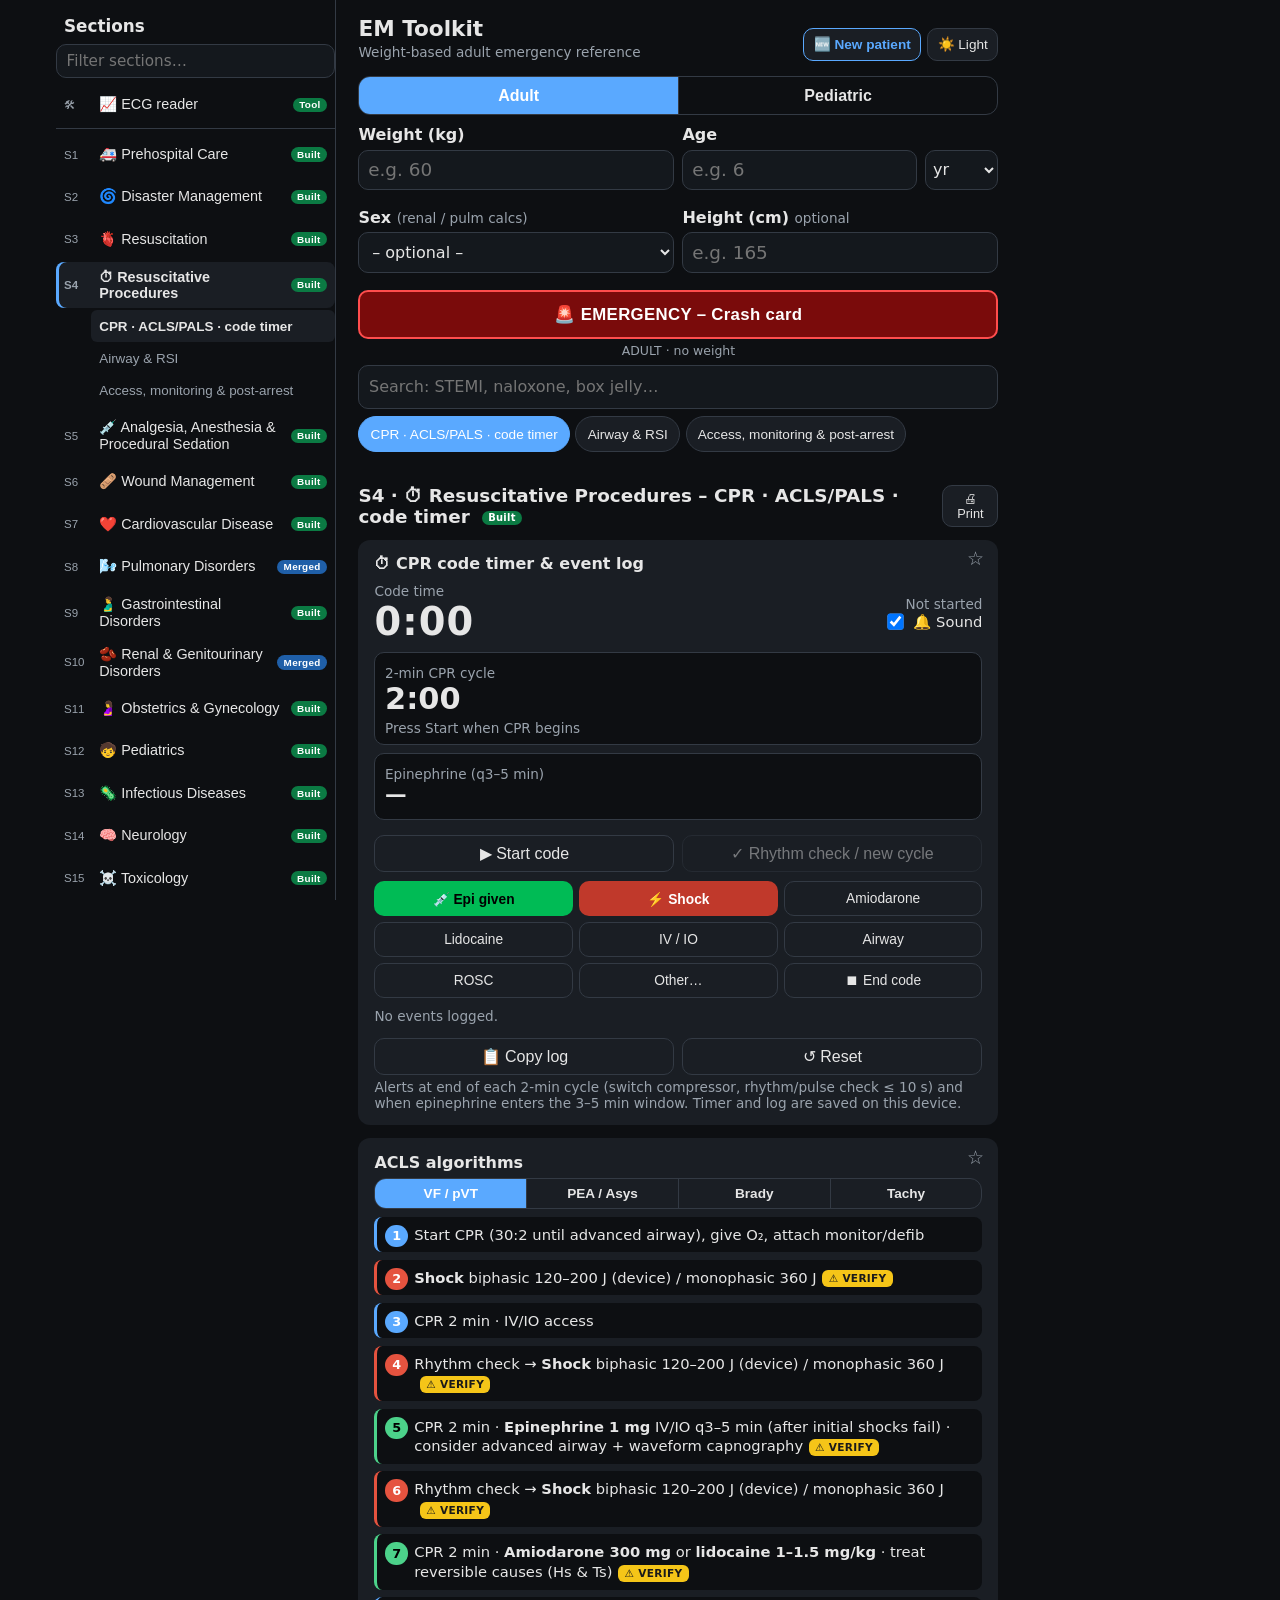
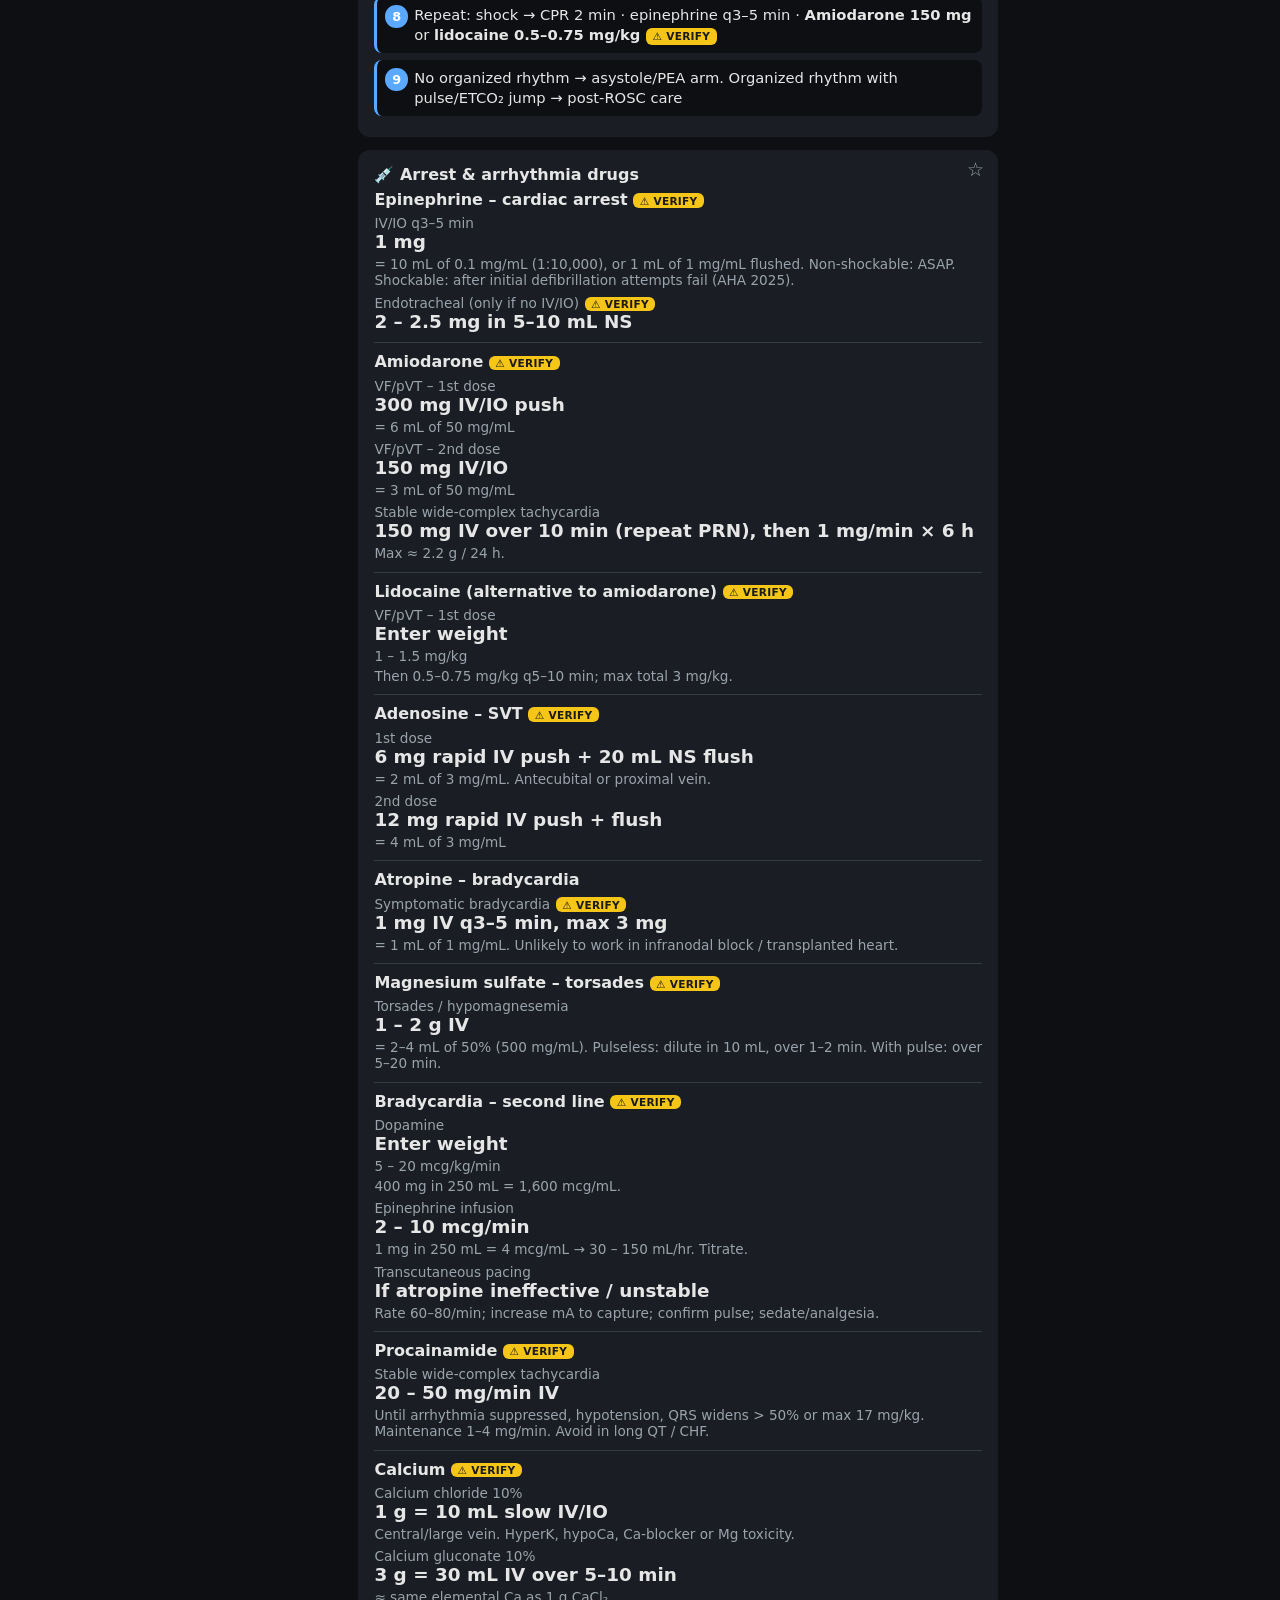
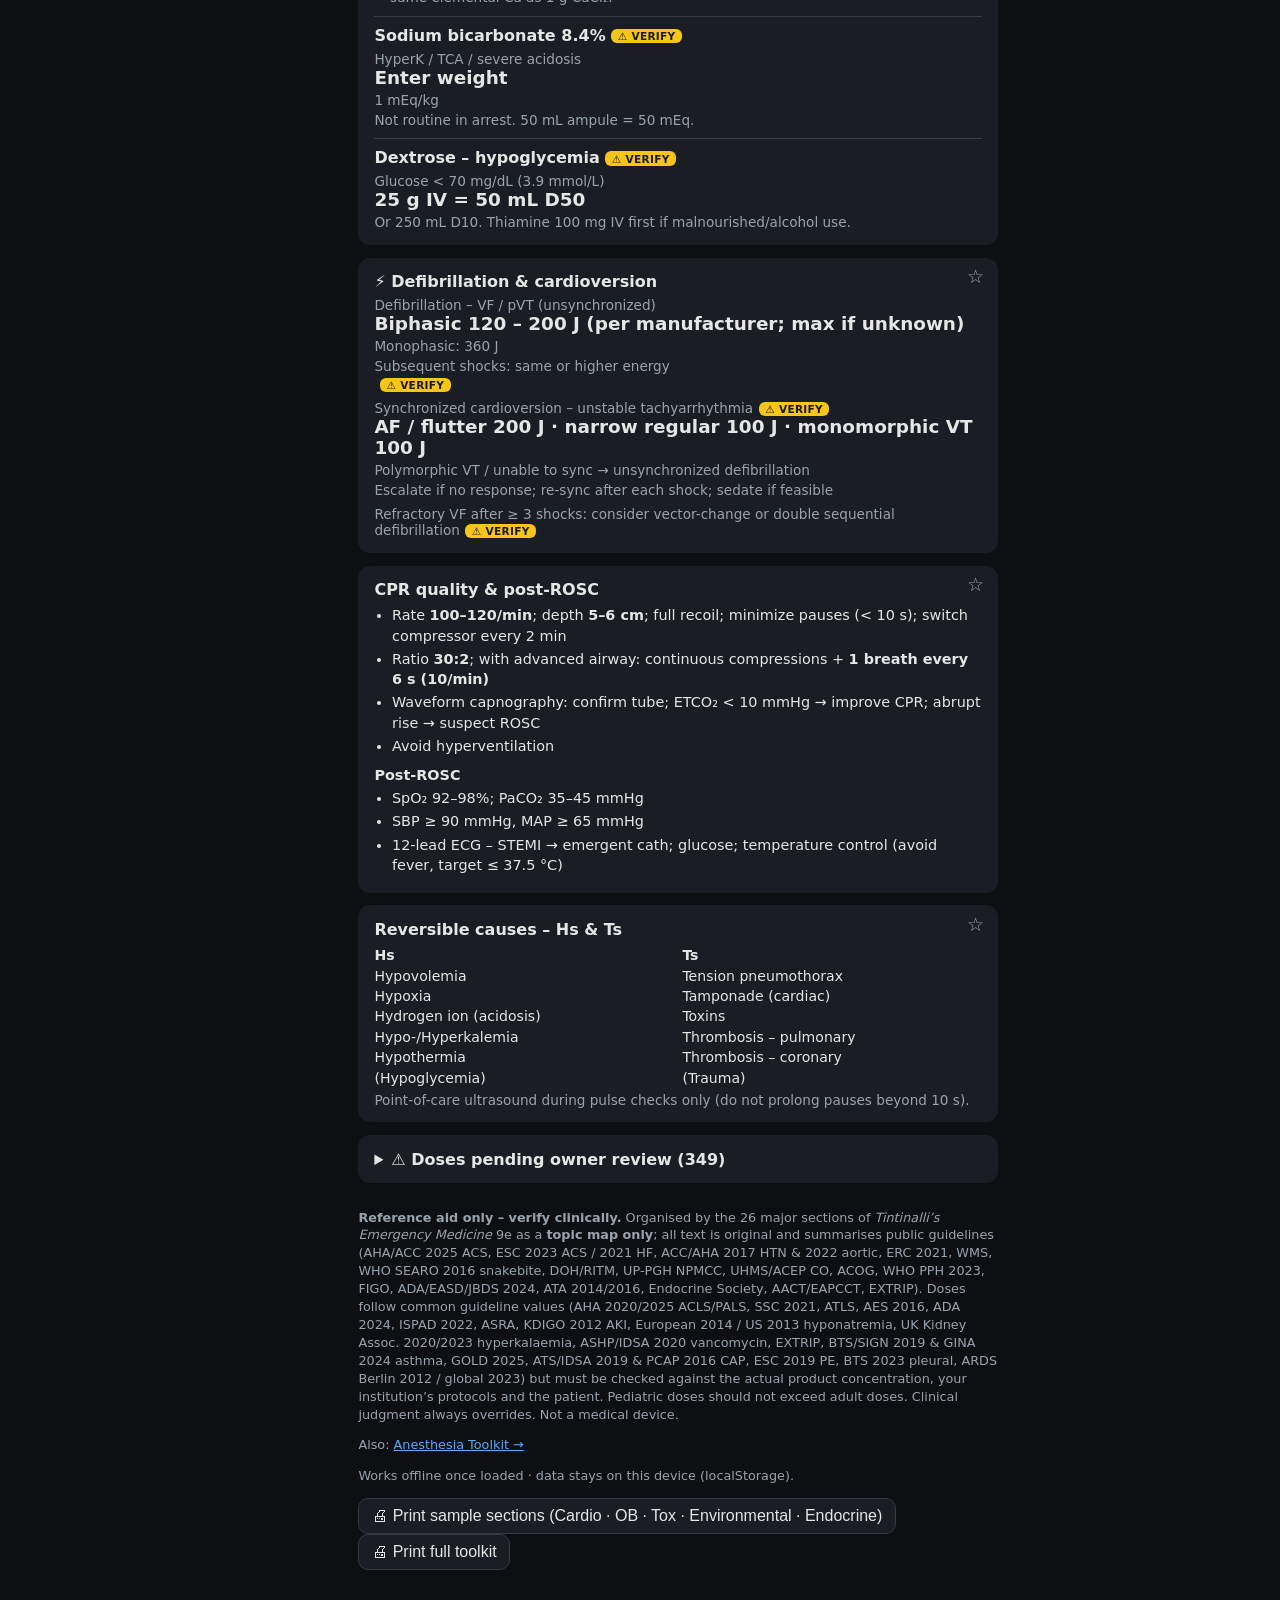
==== commit fbb7e6b9: "Add ECG reader (ecg/) and embed it as S7 Cardiovascular › ECG reader panel - ecg/: offline ECG reade" ====
--- a/index.html
+++ b/index.html
@@ -193,9 +193,27 @@
   table.wide td,table.wide th{overflow-wrap:anywhere;hyphens:auto;padding:.25rem .3rem;border-bottom:1px solid var(--border);font-size:.86rem}
   input[type=datetime-local]{min-width:0;max-width:100%;box-sizing:border-box;width:100%}
   .dtrow{display:flex;gap:.4rem;align-items:center} .dtrow input{flex:1} .dtrow .linkbtn{flex:0 0 auto}
-
+  /* ECG reader panel (S7 › ECG reader): iframe of ecg/ that fills the content area */
+  body.ecgwide #main{max-width:none}
+  .ecgtab .ecgcard{padding:.6rem .7rem .7rem}
+  .ecgbar{display:flex;align-items:center;justify-content:space-between;gap:.5rem;flex-wrap:wrap;padding-right:2.2rem}
+  .ecgbar h2{margin:0}
+  .ecgfull{font-weight:700;font-size:.9rem;padding:.4rem .75rem;border:1px solid var(--accent);border-radius:999px;color:var(--accent);text-decoration:none;white-space:nowrap;min-height:36px;box-sizing:border-box;display:inline-flex;align-items:center}
+  .ecgfull:hover{background:var(--accent);color:#fff}
+  .ecgnote{margin:.35rem 0 .5rem}
+  .ecgprint{display:none}
+  .ecgframe{display:block;width:100%;height:calc(100vh - 12rem);height:calc(100dvh - 12rem);min-height:480px;border:1px solid var(--border);border-radius:10px;background:var(--bg)}
+  .ecglink{margin:.1rem 0 .4rem}
+  .stools{border-bottom:1px solid var(--border);padding-bottom:.2rem;margin-bottom:.2rem}
+  @media(max-width:600px){
+    .ecgtab .ecgcard{padding:.55rem 0 0;background:transparent}
+    .ecgbar{padding:0 2.2rem 0 .1rem}
+    .ecgnote{padding:0 .1rem}
+    .ecgframe{border-left:none;border-right:none;border-radius:0}
+  }
   /* ===== print: current section (Ctrl+P) or the sample-section bundle (?print=…) – B/W, A4 ===== */
   @media print{
+    .ecgframe,.ecgfull,.ecglink{display:none!important} .ecgprint{display:block;font-size:8pt}
     @page{size:A4;margin:11mm 10mm 12mm}
     body,body.dark{--bg:#fff;--fg:#000;--muted:#222;--card:#fff;--border:#888;--input:#fff;--accent:#000;--warn:#000;--ok:#000;--hl:#e6e6e6;--red:#000;--redbg:#fff;--peds:#000}
     body{font-size:9pt;background:#fff;color:#000}
@@ -603,7 +621,7 @@
     <h2>🫁 Acute heart failure &amp; cardiogenic shock</h2><div id="o-ahf"></div>
   </div>
   <div class="card" data-card="arrhy" data-title="Arrhythmias – brady, tachy, unstable (with ACLS algorithms &amp; code timer)" data-kw="bradycardia tachycardia SVT AF atrial fibrillation flutter VT WPW adenosine diltiazem metoprolol amiodarone cardioversion pacing heart block">
-    <h2>📈 Arrhythmias</h2><div id="o-arrhy"></div>
+    <h2>📈 Arrhythmias</h2><div class="note ecglink">Have a digital tracing or a rhythm-strip photo? <a href="#" data-goto="ecgr">📈 Open the ECG reader →</a> (automated draft read – confirm every finding)</div><div id="o-arrhy"></div>
   </div>
   <div class="card" data-card="aorta" data-title="Aortic dissection (ADD-RS) &amp; ruptured AAA" data-kw="aortic dissection ADD-RS D-dimer esmolol AAA aneurysm tearing pain">
     <h2>🩻 Aortic dissection</h2>
@@ -619,6 +637,15 @@
   <div class="card" data-card="cvsrc" data-title="Cardiovascular sources &amp; references">
     <h2>📚 Cardiovascular sources</h2>
     <div class="note">Rao et al., 2025 ACC/AHA/ACEP/NAEMSP/SCAI guideline for acute coronary syndromes · Byrne et al., 2023 ESC ACS guidelines · Thygesen et al., Fourth Universal Definition of MI 2018 · STREAM-2 (2023) · Six/Backus HEART score (2008/2013) · Whelton et al., 2017 ACC/AHA hypertension guideline · Flynn et al., AAP 2017 pediatric hypertension guideline · McDonagh et al., 2021 ESC heart failure guidelines (+2023 update) · Heidenreich et al., 2022 AHA/ACC/HFSA HF guideline · SCAI SHOCK stage classification 2019/2022 · AHA 2020 and 2025 ACLS/PALS guidelines · Joglar et al., 2023 ACC/AHA AF guideline · Isselbacher et al., 2022 ACC/AHA aortic disease guideline · Rogers et al., ADD-RS (Circulation 2011) &amp; ADvISED (2018) · Adler et al., 2015 ESC pericardial diseases guidelines and the 2025 ESC myocarditis &amp; pericarditis guidelines · Greenberg et al., AHA 2022 ICH guideline · Powers et al., AHA/ASA 2019 acute ischemic stroke. Tintinalli 9e Section 7 used only as a topic map.</div>
+  </div>
+</section>
+<!-- ============ S7 CARDIOVASCULAR: ECG READER (embedded tool, ecg/) ============ -->
+<section id="tab-ecg" class="ecgtab" hidden>
+  <div class="card ecgcard" data-card="ecgr" data-title="ECG reader (offline automated draft read: HR, rhythm, intervals, QTc)" data-kw="ECG EKG reader electrocardiogram rhythm strip tracing interpretation heart rate QRS QT QTc PR interval Pan-Tompkins atrial fibrillation PVC WFDB PhysioNet MIT-BIH CSV">
+    <div class="ecgbar"><h2>📈 ECG reader</h2><a id="ecgFull" class="ecgfull" href="ecg/" target="_blank" rel="noopener">Open full screen ↗</a></div>
+    <div class="note ecgnote"><b>Automated draft, not a diagnosis</b> – confirm every finding on the original tracing. Not a medical device; <b>does not detect STEMI</b>. Runs on this device only (no upload). Demo data: synthetic + MIT-BIH Arrhythmia Database excerpts (PhysioNet, ODC-BY 1.0).</div>
+    <div class="ecgprint">The ECG reader is an interactive tool – open <b>ecg/</b> next to this toolkit (also available as a single offline file, ecg/ecg-reader-standalone.html).</div>
+    <iframe id="ecgFrame" class="ecgframe" title="ECG reader" loading="lazy" data-src="ecg/index.html"></iframe>
   </div>
 </section>
 
@@ -2166,7 +2193,7 @@
 // Section map = topic names only (26 major sections of Tintinalli 9e). All clinical
 // text in this app is original summary citing public guidelines, not the book.
 // ======================================================================
-const SECTIONS = [{"id": "prehosp", "n": 1, "title": "Prehospital Care", "icon": "🚑", "status": "built", "panels": [["prehosp", "Prehospital & transfer"]], "topics": [["EMS systems & medical oversight", "new"], ["Prehospital equipment", "new"], ["Air medical transport", "new"], ["Mass gatherings", "new"], ["Interfacility transfer & referral (app – PH referral networks)", "new"]], "note": ""}, {"id": "disaster", "n": 2, "title": "Disaster Management", "icon": "🌀", "status": "built", "panels": [["disaster", "Disaster & MCI"]], "topics": [["Disaster preparedness & mass-casualty triage", "new"], ["Natural disasters (typhoon, flood, earthquake)", "new"], ["Bomb, blast & crush injuries", "new"], ["Chemical disasters & decontamination", "new"], ["Bioterrorism", "new"], ["Radiation injuries", "new"]], "note": ""}, {"id": "resus", "n": 3, "title": "Resuscitation", "icon": "🫀", "status": "built", "panels": [["anaph", "Anaphylaxis"], ["shock", "Shock, acid–base & HBO"]], "topics": [["Sudden cardiac death", "new"], ["Approach to nontraumatic shock", "new"], ["Approach to traumatic shock", "v1"], ["Allergy & anaphylaxis", "v1"], ["Acid–base disorders", "new"], ["Blood gases, pulse oximetry & capnography", "v1+new"], ["Fluids & electrolytes", "merged"], ["Cardiac rhythm disturbances", "v1+new"], ["Antiarrhythmic & antihypertensive pharmacology", "new"], ["Vasopressors & inotropes", "v1"], ["Hyperbaric oxygen therapy", "new"]], "note": "Shock-related cards live in Sepsis (S13), Trauma (S21) and Cardiovascular (S7)."}, {"id": "resusproc", "n": 4, "title": "Resuscitative Procedures", "icon": "⏱", "status": "built", "panels": [["resus", "CPR · ACLS/PALS · code timer"], ["airway", "Airway & RSI"], ["proc", "Access, monitoring & post-arrest"]], "topics": [["Basic CPR", "v1"], ["Defibrillation & electrical cardioversion", "v1"], ["Cardiac resuscitation (ACLS/PALS)", "v1"], ["Resuscitation in pregnancy", "new"], ["Post-cardiac arrest care", "v1+new"], ["Ethics of resuscitation", "new"], ["Noninvasive airway & supraglottic devices", "v1"], ["Tracheal intubation (RSI)", "v1"], ["Mechanical ventilation", "v1+merged"], ["Surgical airway (CICO)", "v1"], ["Vascular access", "new"], ["Hemodynamic monitoring", "new"], ["Cardiac pacing & implanted defibrillators", "v1+new"], ["Pericardiocentesis", "new"]], "note": ""}, {"id": "analgesia", "n": 5, "title": "Analgesia, Anesthesia & Procedural Sedation", "icon": "💉", "status": "built", "panels": [["analg", "Analgesia & sedation"]], "topics": [["Acute pain management", "new"], ["Local & regional anesthesia (incl. LAST)", "v1+new"], ["Procedural sedation & analgesia", "new"], ["Chronic pain in the ED", "new"]], "note": ""}, {"id": "wound", "n": 6, "title": "Wound Management", "icon": "🩹", "status": "built", "panels": [["wound", "Wound management"]], "topics": [["Wound evaluation", "new"], ["Wound preparation", "new"], ["Wound closure", "new"], ["Face & scalp lacerations", "new"], ["Arm, forearm & hand lacerations", "new"], ["Thigh, leg & foot lacerations", "new"], ["Soft-tissue foreign bodies", "new"], ["Puncture wounds & bites (incl. rabies PEP)", "new"], ["Post-repair care & tetanus prophylaxis", "new"]], "note": ""}, {"id": "cardio", "n": 7, "title": "Cardiovascular Disease", "icon": "❤️", "status": "built", "panels": [["cardio", "Cardiovascular"]], "topics": [["Chest pain", "new"], ["Acute coronary syndromes / STEMI timelines", "new"], ["Cardiogenic shock", "new"], ["Low-probability ACS (HEART score)", "new"], ["Syncope", ""], ["Acute heart failure", "new"], ["Valvular emergencies", ""], ["Cardiomyopathies & pericardial disease (pericarditis, myocarditis, tamponade)", "new"], ["Venous thromboembolism incl. PE", "merged"], ["Systemic hypertension / hypertensive emergencies", "new"], ["Pulmonary hypertension", ""], ["Aortic dissection & acute aortic syndromes (ADD-RS)", "new"], ["Aneurysmal disease (AAA)", "new"], ["Arterial occlusion", ""], ["Brady/tachy/unstable arrhythmias (app – linked to ACLS & code timer)", "v1+new"]], "note": ""}, {"id": "pulm", "n": 8, "title": "Pulmonary Disorders", "icon": "🌬️", "status": "merged", "panels": [["pulm", "Pulmonary"]], "topics": [["Respiratory distress & respiratory failure (NIV/HFNC)", "merged"], ["Hemoptysis", "merged"], ["Acute bronchitis & upper respiratory infections", ""], ["Community-acquired & aspiration pneumonia", "merged"], ["Empyema & lung abscess / pleural effusion", "merged"], ["Tuberculosis", ""], ["Pneumothorax", "merged"], ["Acute asthma", "merged"], ["COPD exacerbation", "merged"], ["ARDS & lung-protective ventilation (app)", "merged"]], "note": ""}, {"id": "gi", "n": 9, "title": "Gastrointestinal Disorders", "icon": "🫃", "status": "built", "panels": [["gi", "GI disorders"]], "topics": [["Acute abdominal pain", "new"], ["Nausea & vomiting", "new"], ["Diarrhea", "new"], ["Constipation", "new"], ["Upper GI bleeding", "new"], ["Lower GI bleeding", "new"], ["Esophageal emergencies", "new"], ["Peptic ulcer disease & gastritis", "new"], ["Pancreatitis & cholecystitis", "new"], ["Hepatic disorders", "new"], ["Appendicitis", "new"], ["Diverticulitis", "new"], ["Bowel obstruction", "new"], ["Hernias", "new"], ["Anorectal disorders", "new"], ["GI procedures & devices", "new"], ["Complications of general surgery", "new"]], "note": ""}, {"id": "renal", "n": 10, "title": "Renal & Genitourinary Disorders", "icon": "🫘", "status": "merged", "panels": [["renal", "Renal & electrolytes"]], "topics": [["Acute kidney injury (KDIGO)", "merged"], ["Rhabdomyolysis", ""], ["End-stage renal disease / urgent dialysis", "merged"], ["UTI & hematuria", ""], ["Acute urinary retention", ""], ["Male genital problems (torsion etc.)", ""], ["Urologic stone disease", ""], ["Urologic procedure & device complications", ""], ["Hyperkalemia (app)", "v1+merged"], ["Hypo/hypernatremia, hypokalemia (app)", "merged"], ["Renal drug dosing (app)", "merged"]], "note": ""}, {"id": "obgyn", "n": 11, "title": "Obstetrics & Gynecology", "icon": "🤰", "status": "built", "panels": [["ob", "Obstetric emergencies"]], "topics": [["Abnormal uterine bleeding", ""], ["Pelvic pain in the non-pregnant patient", ""], ["Ectopic pregnancy & first-20-week emergencies", "new"], ["Comorbid disorders in pregnancy (VTE, trauma, drug safety)", "new"], ["Emergencies after 20 weeks & peripartum (pre-eclampsia, eclampsia, APH, PPH, AFE)", "new"], ["Emergency delivery (shoulder dystocia, cord prolapse, breech, newborn)", "new"], ["Vulvovaginitis", ""], ["Pelvic inflammatory disease", ""], ["Breast disorders", ""], ["Complications of gynecologic procedures", ""], ["Maternal cardiac arrest (app)", "new"]], "note": ""}, {"id": "peds", "n": 12, "title": "Pediatrics", "icon": "🧒", "status": "built", "panels": [["peds", "Pediatric tools"], ["pedsem", "Pediatric emergencies"]], "topics": [["Emergency care of children (weight estimate, vitals)", "v1"], ["Neonatal & pediatric transport", ""], ["Neonatal resuscitation", "new"], ["Pediatric resuscitation (PALS)", "v1"], ["Pediatric trauma", ""], ["Minor head injury & concussion", "new"], ["Pediatric cervical spine injury", "new"], ["Pediatric intubation & ventilation", "v1"], ["Pediatric vascular access", ""], ["Pediatric analgesia & sedation", ""], ["Neonatal emergencies", "new"], ["BRUE / ALTE", "new"], ["Sudden unexpected infant death", "new"], ["Fever & serious bacterial illness", "new"], ["Meningitis in children", "new"], ["Ear & mastoid", ""], ["Pediatric eye emergencies", ""], ["Nose & sinus", ""], ["Mouth & throat", ""], ["Neck masses", ""], ["Stridor & drooling", "new"], ["Wheezing (bronchiolitis, asthma)", "merged+new"], ["Pediatric pneumonia", "new"], ["Congenital & acquired heart disease", "new"], ["Syncope, dysrhythmias & pediatric ECG", ""], ["Vomiting, diarrhea & dehydration", "new"], ["Fluid & electrolyte therapy (maintenance)", "v1"], ["Pediatric abdominal pain", "new"], ["Pediatric GI bleeding", ""], ["Pediatric UTI", "new"], ["Pediatric urologic & gynecologic disorders", "new"], ["Pediatric renal emergencies", ""], ["Seizures in children", "v1"], ["Headache in children", ""], ["Altered mental status in children", ""], ["Pediatric orthopedic emergencies", "new"], ["Rashes in children", ""], ["Sickle cell disease in children", ""], ["Pediatric hematologic emergencies", ""], ["Pediatric oncologic emergencies", ""], ["Metabolic emergencies (inborn errors)", "new"], ["Diabetes in children (DKA)", "v1"], ["Children with special healthcare needs", ""], ["Behavioral disorders in children", ""], ["Child abuse & neglect", "new"]], "note": ""}, {"id": "id", "n": 13, "title": "Infectious Diseases", "icon": "🦠", "status": "built", "panels": [["sepsis", "Sepsis"], ["infect", "Infectious diseases"]], "topics": [["Sepsis & septic shock", "v1"], ["Soft-tissue infections", "new"], ["Sexually transmitted infections", "new"], ["Serious viral infections (dengue, measles, influenza)", "new"], ["HIV infection", "new"], ["Endocarditis", "new"], ["Tetanus", "new"], ["Rabies", "new"], ["Malaria", "new"], ["Food- & waterborne illness", "new"], ["Zoonoses (e.g. leptospirosis)", "new"], ["Global travelers", "new"], ["Occupational exposures & PEP", "new"]], "note": ""}, {"id": "neuro", "n": 14, "title": "Neurology", "icon": "🧠", "status": "built", "panels": [["neuro", "Neurology"]], "topics": [["Neurologic examination (GCS, NIHSS)", "v1"], ["Headache", "new"], ["Subarachnoid & intracerebral hemorrhage", "new"], ["Stroke syndromes & thrombolysis windows", "v1"], ["Altered mental status & coma", "new"], ["Ataxia & gait disturbance", "new"], ["Vertigo", "new"], ["Seizures & status epilepticus", "v1"], ["Acute peripheral neurologic disorders (GBS, myasthenia)", "new"], ["Chronic neurologic disorders", ""], ["CNS & spinal infections", "new"], ["CNS procedures & devices", ""]], "note": ""}, {"id": "tox", "n": 15, "title": "Toxicology", "icon": "☠️", "status": "built", "panels": [["tox", "Toxicology"]], "topics": [["General management of the poisoned patient", "new"], ["Cyclic antidepressants", "v1+new"], ["Atypical & serotonergic antidepressants / serotonin syndrome", "new"], ["MAO inhibitors", ""], ["Antipsychotics / NMS", "new"], ["Lithium", "new"], ["Barbiturates", ""], ["Benzodiazepines", "v1"], ["Non-benzodiazepine sedatives", ""], ["Alcohols (toxic alcohols, methanol)", "v1+new"], ["Opioids", "v1+new"], ["Cocaine & amphetamines", "new"], ["Hallucinogens", ""], ["Salicylates", "new"], ["Acetaminophen (paracetamol)", "v1+new"], ["NSAIDs", ""], ["Methylxanthines & nicotine", ""], ["Digoxin & cardiac glycosides", "v1+new"], ["β-blockers", "v1+new"], ["Calcium channel blockers", "v1+new"], ["Other antihypertensives (clonidine)", ""], ["Anticonvulsants", ""], ["Iron", "v1+new"], ["Hydrocarbons & volatile substances", "new"], ["Caustics & button batteries", "new"], ["Pesticides (organophosphates, carbamates, paraquat)", "v1+new"], ["Anticholinergics", "v1+new"], ["Metals & metalloids", ""], ["Industrial toxins (cyanide)", "v1"], ["Vitamins & herbals", ""], ["Antimicrobials (isoniazid)", "v1"], ["Dyshemoglobinemias (methemoglobinemia)", "v1+new"], ["Local anesthetic systemic toxicity (app)", "v1"]], "note": ""}, {"id": "env", "n": 16, "title": "Environmental Injuries", "icon": "🏝️", "status": "built", "panels": [["env", "Environmental"]], "topics": [["Cold injuries / frostbite", "new"], ["Hypothermia", "new"], ["Heat emergencies (heat stroke, cold-water immersion)", "new"], ["Bites & stings (spiders, scorpions, centipedes, Hymenoptera)", "new"], ["Snakebite (PH cobras, pit vipers, 20WBCT)", "new"], ["Marine trauma & envenomation (box jellyfish)", "new"], ["Diving disorders", "new"], ["Drowning", "new"], ["High-altitude illness", "new"], ["Thermal burns", "v1"], ["Chemical burns", ""], ["Electrical & lightning injuries", "new"], ["Mushroom poisoning", ""], ["Poisonous plants", ""], ["Carbon monoxide", "new"]], "note": ""}, {"id": "endo", "n": 17, "title": "Endocrine Disorders", "icon": "🍬", "status": "built", "panels": [["endo", "Endocrine"]], "topics": [["Type 1 diabetes", ""], ["Type 2 diabetes (drug-related hypoglycemia)", "new"], ["Diabetic ketoacidosis", "v1+new"], ["Ketoacidotic syndromes (alcoholic, euglycemic)", "new"], ["Hyperosmolar hyperglycemic state", "new"], ["Hypothyroidism & myxedema coma", "new"], ["Hyperthyroidism & thyroid storm", "new"], ["Adrenal insufficiency & adrenal crisis", "new"], ["Hypoglycemia (app)", "v1+new"]], "note": ""}, {"id": "heme", "n": 18, "title": "Hematologic & Oncologic Disorders", "icon": "🩸", "status": "built", "panels": [["heme", "Heme / Onc"]], "topics": [["Anemia & polycythemia", "new"], ["Hemostasis", "new"], ["Acquired bleeding disorders / anticoagulant reversal", "v1+new"], ["Clotting disorders", "new"], ["Hemophilias & von Willebrand disease", "new"], ["Sickle cell & hereditary hemolytic anemias", "new"], ["Acquired hemolytic anemia (TTP/HUS)", "new"], ["Transfusion therapy (MTP)", "v1+new"], ["Thrombotics & antithrombotics", ""], ["Emergency complications of malignancy", "new"]], "note": ""}, {"id": "eent", "n": 19, "title": "Eye, Ear, Nose, Throat & Oral Disorders", "icon": "👁️", "status": "built", "panels": [["eent", "EENT & oral"]], "topics": [["Eye emergencies", "new"], ["Ear disorders", "new"], ["Face & jaw emergencies", "new"], ["Nose & sinuses (epistaxis)", "new"], ["Oral & dental emergencies", "new"], ["Neck & upper airway (angioedema, deep neck infection)", "new"], ["Complications of airway devices", "new"]], "note": ""}, {"id": "derm", "n": 20, "title": "Dermatology", "icon": "🧴", "status": "built", "panels": [["derm", "Dermatology"]], "topics": [["Initial evaluation of skin disorders", "new"], ["Generalized skin disorders (SJS/TEN, DRESS)", "new"], ["Face & scalp", "new"], ["Trunk", "new"], ["Groin & skinfolds", "new"], ["Extremities", "new"]], "note": ""}, {"id": "trauma", "n": 21, "title": "Trauma", "icon": "🩻", "status": "built", "panels": [["trauma", "Trauma"]], "topics": [["Trauma in adults (primary survey)", "v1"], ["Trauma in older adults", "new"], ["Trauma in pregnancy", "new"], ["Head trauma / raised ICP", "v1+new"], ["Spine trauma", "new"], ["Facial trauma", "new"], ["Neck trauma", "new"], ["Pulmonary trauma (tension pneumothorax)", "merged+new"], ["Cardiac trauma", "new"], ["Abdominal trauma (eFAST)", "v1+new"], ["Flank & buttock trauma", "new"], ["Genitourinary trauma", "new"], ["Extremity trauma (hemorrhage control)", "v1"], ["Massive transfusion & TXA (app)", "v1"], ["Burn resuscitation (app)", "v1"]], "note": ""}, {"id": "ortho", "n": 22, "title": "Orthopedics", "icon": "🦴", "status": "built", "panels": [["ortho", "Orthopedics"]], "topics": [["Initial evaluation of orthopedic injuries", "new"], ["Hand & digit injuries", "new"], ["Wrist injuries", "new"], ["Elbow & forearm injuries", "new"], ["Shoulder & humerus injuries", "new"], ["Pelvic injuries", "new"], ["Hip & femur injuries", "new"], ["Knee injuries", "new"], ["Leg injuries", "new"], ["Ankle injuries", "new"], ["Foot injuries", "new"], ["Compartment syndrome", "new"]], "note": ""}, {"id": "msk", "n": 23, "title": "Musculoskeletal Disorders", "icon": "🦵", "status": "built", "panels": [["msk", "Musculoskeletal"]], "topics": [["Neck & back pain (red flags)", "new"], ["Shoulder pain", "new"], ["Hip & knee pain", "new"], ["Systemic rheumatic diseases", "new"], ["Non-traumatic hand disorders", "new"], ["Joints & bursae (septic arthritis, gout)", "new"], ["Soft-tissue problems of the foot", "new"]], "note": ""}, {"id": "psych", "n": 24, "title": "Psychosocial Disorders", "icon": "💬", "status": "built", "panels": [["psych", "Psychosocial"]], "topics": [["Mental health evaluation & disposition", "new"], ["Acute agitation", "new"], ["Mental health disorders of older adults", "new"], ["Mood & anxiety disorders / suicide risk", "new"], ["Psychoses", "new"], ["Eating disorders", "new"], ["Substance use disorders (alcohol withdrawal)", "new"]], "note": ""}, {"id": "abuse", "n": 25, "title": "Abuse & Assault", "icon": "🛡️", "status": "built", "panels": [["abuse", "Abuse & assault"]], "topics": [["Sexual assault", "new"], ["Intimate partner violence", "new"], ["Abuse of older & impaired adults", "new"]], "note": ""}, {"id": "special", "n": 26, "title": "Special Situations", "icon": "⭐", "status": "built", "panels": [["special", "Special situations"]], "topics": [["People who inject drugs", "new"], ["The transplant patient", "new"], ["Morbid obesity (dosing weights)", "new"], ["The transgender patient", "new"], ["Palliative care", "new"], ["Death notification & advance directives", "new"], ["Military medicine", "new"], ["Legal issues in emergency medicine", "new"]], "note": ""}];
+const SECTIONS = [{"id": "prehosp", "n": 1, "title": "Prehospital Care", "icon": "🚑", "status": "built", "panels": [["prehosp", "Prehospital & transfer"]], "topics": [["EMS systems & medical oversight", "new"], ["Prehospital equipment", "new"], ["Air medical transport", "new"], ["Mass gatherings", "new"], ["Interfacility transfer & referral (app – PH referral networks)", "new"]], "note": ""}, {"id": "disaster", "n": 2, "title": "Disaster Management", "icon": "🌀", "status": "built", "panels": [["disaster", "Disaster & MCI"]], "topics": [["Disaster preparedness & mass-casualty triage", "new"], ["Natural disasters (typhoon, flood, earthquake)", "new"], ["Bomb, blast & crush injuries", "new"], ["Chemical disasters & decontamination", "new"], ["Bioterrorism", "new"], ["Radiation injuries", "new"]], "note": ""}, {"id": "resus", "n": 3, "title": "Resuscitation", "icon": "🫀", "status": "built", "panels": [["anaph", "Anaphylaxis"], ["shock", "Shock, acid–base & HBO"]], "topics": [["Sudden cardiac death", "new"], ["Approach to nontraumatic shock", "new"], ["Approach to traumatic shock", "v1"], ["Allergy & anaphylaxis", "v1"], ["Acid–base disorders", "new"], ["Blood gases, pulse oximetry & capnography", "v1+new"], ["Fluids & electrolytes", "merged"], ["Cardiac rhythm disturbances", "v1+new"], ["Antiarrhythmic & antihypertensive pharmacology", "new"], ["Vasopressors & inotropes", "v1"], ["Hyperbaric oxygen therapy", "new"]], "note": "Shock-related cards live in Sepsis (S13), Trauma (S21) and Cardiovascular (S7)."}, {"id": "resusproc", "n": 4, "title": "Resuscitative Procedures", "icon": "⏱", "status": "built", "panels": [["resus", "CPR · ACLS/PALS · code timer"], ["airway", "Airway & RSI"], ["proc", "Access, monitoring & post-arrest"]], "topics": [["Basic CPR", "v1"], ["Defibrillation & electrical cardioversion", "v1"], ["Cardiac resuscitation (ACLS/PALS)", "v1"], ["Resuscitation in pregnancy", "new"], ["Post-cardiac arrest care", "v1+new"], ["Ethics of resuscitation", "new"], ["Noninvasive airway & supraglottic devices", "v1"], ["Tracheal intubation (RSI)", "v1"], ["Mechanical ventilation", "v1+merged"], ["Surgical airway (CICO)", "v1"], ["Vascular access", "new"], ["Hemodynamic monitoring", "new"], ["Cardiac pacing & implanted defibrillators", "v1+new"], ["Pericardiocentesis", "new"]], "note": ""}, {"id": "analgesia", "n": 5, "title": "Analgesia, Anesthesia & Procedural Sedation", "icon": "💉", "status": "built", "panels": [["analg", "Analgesia & sedation"]], "topics": [["Acute pain management", "new"], ["Local & regional anesthesia (incl. LAST)", "v1+new"], ["Procedural sedation & analgesia", "new"], ["Chronic pain in the ED", "new"]], "note": ""}, {"id": "wound", "n": 6, "title": "Wound Management", "icon": "🩹", "status": "built", "panels": [["wound", "Wound management"]], "topics": [["Wound evaluation", "new"], ["Wound preparation", "new"], ["Wound closure", "new"], ["Face & scalp lacerations", "new"], ["Arm, forearm & hand lacerations", "new"], ["Thigh, leg & foot lacerations", "new"], ["Soft-tissue foreign bodies", "new"], ["Puncture wounds & bites (incl. rabies PEP)", "new"], ["Post-repair care & tetanus prophylaxis", "new"]], "note": ""}, {"id": "cardio", "n": 7, "title": "Cardiovascular Disease", "icon": "❤️", "status": "built", "panels": [["cardio", "Cardiovascular"], ["ecg", "ECG reader"]], "topics": [["Chest pain", "new"], ["Acute coronary syndromes / STEMI timelines", "new"], ["Cardiogenic shock", "new"], ["Low-probability ACS (HEART score)", "new"], ["Syncope", ""], ["Acute heart failure", "new"], ["Valvular emergencies", ""], ["Cardiomyopathies & pericardial disease (pericarditis, myocarditis, tamponade)", "new"], ["Venous thromboembolism incl. PE", "merged"], ["Systemic hypertension / hypertensive emergencies", "new"], ["Pulmonary hypertension", ""], ["Aortic dissection & acute aortic syndromes (ADD-RS)", "new"], ["Aneurysmal disease (AAA)", "new"], ["Arterial occlusion", ""], ["Brady/tachy/unstable arrhythmias (app – linked to ACLS & code timer)", "v1+new"], ["ECG reader – offline automated draft read (app)", "new"]], "note": ""}, {"id": "pulm", "n": 8, "title": "Pulmonary Disorders", "icon": "🌬️", "status": "merged", "panels": [["pulm", "Pulmonary"]], "topics": [["Respiratory distress & respiratory failure (NIV/HFNC)", "merged"], ["Hemoptysis", "merged"], ["Acute bronchitis & upper respiratory infections", ""], ["Community-acquired & aspiration pneumonia", "merged"], ["Empyema & lung abscess / pleural effusion", "merged"], ["Tuberculosis", ""], ["Pneumothorax", "merged"], ["Acute asthma", "merged"], ["COPD exacerbation", "merged"], ["ARDS & lung-protective ventilation (app)", "merged"]], "note": ""}, {"id": "gi", "n": 9, "title": "Gastrointestinal Disorders", "icon": "🫃", "status": "built", "panels": [["gi", "GI disorders"]], "topics": [["Acute abdominal pain", "new"], ["Nausea & vomiting", "new"], ["Diarrhea", "new"], ["Constipation", "new"], ["Upper GI bleeding", "new"], ["Lower GI bleeding", "new"], ["Esophageal emergencies", "new"], ["Peptic ulcer disease & gastritis", "new"], ["Pancreatitis & cholecystitis", "new"], ["Hepatic disorders", "new"], ["Appendicitis", "new"], ["Diverticulitis", "new"], ["Bowel obstruction", "new"], ["Hernias", "new"], ["Anorectal disorders", "new"], ["GI procedures & devices", "new"], ["Complications of general surgery", "new"]], "note": ""}, {"id": "renal", "n": 10, "title": "Renal & Genitourinary Disorders", "icon": "🫘", "status": "merged", "panels": [["renal", "Renal & electrolytes"]], "topics": [["Acute kidney injury (KDIGO)", "merged"], ["Rhabdomyolysis", ""], ["End-stage renal disease / urgent dialysis", "merged"], ["UTI & hematuria", ""], ["Acute urinary retention", ""], ["Male genital problems (torsion etc.)", ""], ["Urologic stone disease", ""], ["Urologic procedure & device complications", ""], ["Hyperkalemia (app)", "v1+merged"], ["Hypo/hypernatremia, hypokalemia (app)", "merged"], ["Renal drug dosing (app)", "merged"]], "note": ""}, {"id": "obgyn", "n": 11, "title": "Obstetrics & Gynecology", "icon": "🤰", "status": "built", "panels": [["ob", "Obstetric emergencies"]], "topics": [["Abnormal uterine bleeding", ""], ["Pelvic pain in the non-pregnant patient", ""], ["Ectopic pregnancy & first-20-week emergencies", "new"], ["Comorbid disorders in pregnancy (VTE, trauma, drug safety)", "new"], ["Emergencies after 20 weeks & peripartum (pre-eclampsia, eclampsia, APH, PPH, AFE)", "new"], ["Emergency delivery (shoulder dystocia, cord prolapse, breech, newborn)", "new"], ["Vulvovaginitis", ""], ["Pelvic inflammatory disease", ""], ["Breast disorders", ""], ["Complications of gynecologic procedures", ""], ["Maternal cardiac arrest (app)", "new"]], "note": ""}, {"id": "peds", "n": 12, "title": "Pediatrics", "icon": "🧒", "status": "built", "panels": [["peds", "Pediatric tools"], ["pedsem", "Pediatric emergencies"]], "topics": [["Emergency care of children (weight estimate, vitals)", "v1"], ["Neonatal & pediatric transport", ""], ["Neonatal resuscitation", "new"], ["Pediatric resuscitation (PALS)", "v1"], ["Pediatric trauma", ""], ["Minor head injury & concussion", "new"], ["Pediatric cervical spine injury", "new"], ["Pediatric intubation & ventilation", "v1"], ["Pediatric vascular access", ""], ["Pediatric analgesia & sedation", ""], ["Neonatal emergencies", "new"], ["BRUE / ALTE", "new"], ["Sudden unexpected infant death", "new"], ["Fever & serious bacterial illness", "new"], ["Meningitis in children", "new"], ["Ear & mastoid", ""], ["Pediatric eye emergencies", ""], ["Nose & sinus", ""], ["Mouth & throat", ""], ["Neck masses", ""], ["Stridor & drooling", "new"], ["Wheezing (bronchiolitis, asthma)", "merged+new"], ["Pediatric pneumonia", "new"], ["Congenital & acquired heart disease", "new"], ["Syncope, dysrhythmias & pediatric ECG", ""], ["Vomiting, diarrhea & dehydration", "new"], ["Fluid & electrolyte therapy (maintenance)", "v1"], ["Pediatric abdominal pain", "new"], ["Pediatric GI bleeding", ""], ["Pediatric UTI", "new"], ["Pediatric urologic & gynecologic disorders", "new"], ["Pediatric renal emergencies", ""], ["Seizures in children", "v1"], ["Headache in children", ""], ["Altered mental status in children", ""], ["Pediatric orthopedic emergencies", "new"], ["Rashes in children", ""], ["Sickle cell disease in children", ""], ["Pediatric hematologic emergencies", ""], ["Pediatric oncologic emergencies", ""], ["Metabolic emergencies (inborn errors)", "new"], ["Diabetes in children (DKA)", "v1"], ["Children with special healthcare needs", ""], ["Behavioral disorders in children", ""], ["Child abuse & neglect", "new"]], "note": ""}, {"id": "id", "n": 13, "title": "Infectious Diseases", "icon": "🦠", "status": "built", "panels": [["sepsis", "Sepsis"], ["infect", "Infectious diseases"]], "topics": [["Sepsis & septic shock", "v1"], ["Soft-tissue infections", "new"], ["Sexually transmitted infections", "new"], ["Serious viral infections (dengue, measles, influenza)", "new"], ["HIV infection", "new"], ["Endocarditis", "new"], ["Tetanus", "new"], ["Rabies", "new"], ["Malaria", "new"], ["Food- & waterborne illness", "new"], ["Zoonoses (e.g. leptospirosis)", "new"], ["Global travelers", "new"], ["Occupational exposures & PEP", "new"]], "note": ""}, {"id": "neuro", "n": 14, "title": "Neurology", "icon": "🧠", "status": "built", "panels": [["neuro", "Neurology"]], "topics": [["Neurologic examination (GCS, NIHSS)", "v1"], ["Headache", "new"], ["Subarachnoid & intracerebral hemorrhage", "new"], ["Stroke syndromes & thrombolysis windows", "v1"], ["Altered mental status & coma", "new"], ["Ataxia & gait disturbance", "new"], ["Vertigo", "new"], ["Seizures & status epilepticus", "v1"], ["Acute peripheral neurologic disorders (GBS, myasthenia)", "new"], ["Chronic neurologic disorders", ""], ["CNS & spinal infections", "new"], ["CNS procedures & devices", ""]], "note": ""}, {"id": "tox", "n": 15, "title": "Toxicology", "icon": "☠️", "status": "built", "panels": [["tox", "Toxicology"]], "topics": [["General management of the poisoned patient", "new"], ["Cyclic antidepressants", "v1+new"], ["Atypical & serotonergic antidepressants / serotonin syndrome", "new"], ["MAO inhibitors", ""], ["Antipsychotics / NMS", "new"], ["Lithium", "new"], ["Barbiturates", ""], ["Benzodiazepines", "v1"], ["Non-benzodiazepine sedatives", ""], ["Alcohols (toxic alcohols, methanol)", "v1+new"], ["Opioids", "v1+new"], ["Cocaine & amphetamines", "new"], ["Hallucinogens", ""], ["Salicylates", "new"], ["Acetaminophen (paracetamol)", "v1+new"], ["NSAIDs", ""], ["Methylxanthines & nicotine", ""], ["Digoxin & cardiac glycosides", "v1+new"], ["β-blockers", "v1+new"], ["Calcium channel blockers", "v1+new"], ["Other antihypertensives (clonidine)", ""], ["Anticonvulsants", ""], ["Iron", "v1+new"], ["Hydrocarbons & volatile substances", "new"], ["Caustics & button batteries", "new"], ["Pesticides (organophosphates, carbamates, paraquat)", "v1+new"], ["Anticholinergics", "v1+new"], ["Metals & metalloids", ""], ["Industrial toxins (cyanide)", "v1"], ["Vitamins & herbals", ""], ["Antimicrobials (isoniazid)", "v1"], ["Dyshemoglobinemias (methemoglobinemia)", "v1+new"], ["Local anesthetic systemic toxicity (app)", "v1"]], "note": ""}, {"id": "env", "n": 16, "title": "Environmental Injuries", "icon": "🏝️", "status": "built", "panels": [["env", "Environmental"]], "topics": [["Cold injuries / frostbite", "new"], ["Hypothermia", "new"], ["Heat emergencies (heat stroke, cold-water immersion)", "new"], ["Bites & stings (spiders, scorpions, centipedes, Hymenoptera)", "new"], ["Snakebite (PH cobras, pit vipers, 20WBCT)", "new"], ["Marine trauma & envenomation (box jellyfish)", "new"], ["Diving disorders", "new"], ["Drowning", "new"], ["High-altitude illness", "new"], ["Thermal burns", "v1"], ["Chemical burns", ""], ["Electrical & lightning injuries", "new"], ["Mushroom poisoning", ""], ["Poisonous plants", ""], ["Carbon monoxide", "new"]], "note": ""}, {"id": "endo", "n": 17, "title": "Endocrine Disorders", "icon": "🍬", "status": "built", "panels": [["endo", "Endocrine"]], "topics": [["Type 1 diabetes", ""], ["Type 2 diabetes (drug-related hypoglycemia)", "new"], ["Diabetic ketoacidosis", "v1+new"], ["Ketoacidotic syndromes (alcoholic, euglycemic)", "new"], ["Hyperosmolar hyperglycemic state", "new"], ["Hypothyroidism & myxedema coma", "new"], ["Hyperthyroidism & thyroid storm", "new"], ["Adrenal insufficiency & adrenal crisis", "new"], ["Hypoglycemia (app)", "v1+new"]], "note": ""}, {"id": "heme", "n": 18, "title": "Hematologic & Oncologic Disorders", "icon": "🩸", "status": "built", "panels": [["heme", "Heme / Onc"]], "topics": [["Anemia & polycythemia", "new"], ["Hemostasis", "new"], ["Acquired bleeding disorders / anticoagulant reversal", "v1+new"], ["Clotting disorders", "new"], ["Hemophilias & von Willebrand disease", "new"], ["Sickle cell & hereditary hemolytic anemias", "new"], ["Acquired hemolytic anemia (TTP/HUS)", "new"], ["Transfusion therapy (MTP)", "v1+new"], ["Thrombotics & antithrombotics", ""], ["Emergency complications of malignancy", "new"]], "note": ""}, {"id": "eent", "n": 19, "title": "Eye, Ear, Nose, Throat & Oral Disorders", "icon": "👁️", "status": "built", "panels": [["eent", "EENT & oral"]], "topics": [["Eye emergencies", "new"], ["Ear disorders", "new"], ["Face & jaw emergencies", "new"], ["Nose & sinuses (epistaxis)", "new"], ["Oral & dental emergencies", "new"], ["Neck & upper airway (angioedema, deep neck infection)", "new"], ["Complications of airway devices", "new"]], "note": ""}, {"id": "derm", "n": 20, "title": "Dermatology", "icon": "🧴", "status": "built", "panels": [["derm", "Dermatology"]], "topics": [["Initial evaluation of skin disorders", "new"], ["Generalized skin disorders (SJS/TEN, DRESS)", "new"], ["Face & scalp", "new"], ["Trunk", "new"], ["Groin & skinfolds", "new"], ["Extremities", "new"]], "note": ""}, {"id": "trauma", "n": 21, "title": "Trauma", "icon": "🩻", "status": "built", "panels": [["trauma", "Trauma"]], "topics": [["Trauma in adults (primary survey)", "v1"], ["Trauma in older adults", "new"], ["Trauma in pregnancy", "new"], ["Head trauma / raised ICP", "v1+new"], ["Spine trauma", "new"], ["Facial trauma", "new"], ["Neck trauma", "new"], ["Pulmonary trauma (tension pneumothorax)", "merged+new"], ["Cardiac trauma", "new"], ["Abdominal trauma (eFAST)", "v1+new"], ["Flank & buttock trauma", "new"], ["Genitourinary trauma", "new"], ["Extremity trauma (hemorrhage control)", "v1"], ["Massive transfusion & TXA (app)", "v1"], ["Burn resuscitation (app)", "v1"]], "note": ""}, {"id": "ortho", "n": 22, "title": "Orthopedics", "icon": "🦴", "status": "built", "panels": [["ortho", "Orthopedics"]], "topics": [["Initial evaluation of orthopedic injuries", "new"], ["Hand & digit injuries", "new"], ["Wrist injuries", "new"], ["Elbow & forearm injuries", "new"], ["Shoulder & humerus injuries", "new"], ["Pelvic injuries", "new"], ["Hip & femur injuries", "new"], ["Knee injuries", "new"], ["Leg injuries", "new"], ["Ankle injuries", "new"], ["Foot injuries", "new"], ["Compartment syndrome", "new"]], "note": ""}, {"id": "msk", "n": 23, "title": "Musculoskeletal Disorders", "icon": "🦵", "status": "built", "panels": [["msk", "Musculoskeletal"]], "topics": [["Neck & back pain (red flags)", "new"], ["Shoulder pain", "new"], ["Hip & knee pain", "new"], ["Systemic rheumatic diseases", "new"], ["Non-traumatic hand disorders", "new"], ["Joints & bursae (septic arthritis, gout)", "new"], ["Soft-tissue problems of the foot", "new"]], "note": ""}, {"id": "psych", "n": 24, "title": "Psychosocial Disorders", "icon": "💬", "status": "built", "panels": [["psych", "Psychosocial"]], "topics": [["Mental health evaluation & disposition", "new"], ["Acute agitation", "new"], ["Mental health disorders of older adults", "new"], ["Mood & anxiety disorders / suicide risk", "new"], ["Psychoses", "new"], ["Eating disorders", "new"], ["Substance use disorders (alcohol withdrawal)", "new"]], "note": ""}, {"id": "abuse", "n": 25, "title": "Abuse & Assault", "icon": "🛡️", "status": "built", "panels": [["abuse", "Abuse & assault"]], "topics": [["Sexual assault", "new"], ["Intimate partner violence", "new"], ["Abuse of older & impaired adults", "new"]], "note": ""}, {"id": "special", "n": 26, "title": "Special Situations", "icon": "⭐", "status": "built", "panels": [["special", "Special situations"]], "topics": [["People who inject drugs", "new"], ["The transplant patient", "new"], ["Morbid obesity (dosing weights)", "new"], ["The transgender patient", "new"], ["Palliative care", "new"], ["Death notification & advance directives", "new"], ["Military medicine", "new"], ["Legal issues in emergency medicine", "new"]], "note": ""}];
 const PANEL_SEC = {}; SECTIONS.forEach(s=>s.panels.forEach(([p])=>PANEL_SEC[p]=s.id));
 const SEC = id => SECTIONS.find(s=>s.id===id);
 const PANEL_RE = {anaph:/Anaph/, resus:/Resus|Crash/, airway:/Airway/, cardio:/Cardio/, pulm:/Pulm/, renal:/Renal/, ob:/Obstet/, peds:/Pediatr/,
@@ -2214,7 +2241,9 @@
     let x=`<button class="sitem${on?' on':''}" data-nsec="${s.id}"${on?' aria-current="page"':''}><span class="snum">S${s.n}</span><span class="sname">${s.icon} ${esc(s.title)}</span>${badge(s.status)}</button>`;
     if(s.panels.length>1 && on) x+=`<div class="ppanel">${s.panels.map(([p,l])=>`<button data-npanel="${p}" class="${tab===p?'on':''}">${esc(l)}</button>`).join('')}</div>`;
     return x; }).join('');
-  return h || '<div class="note" style="padding:.4rem">No section matches.</div>';
+  const tool = !f || 'ecg reader ekg electrocardiogram rhythm strip tracing tools'.includes(f) || f.split(/\s+/).every(w=>'ecg reader ekg electrocardiogram rhythm strip tracing tools'.includes(w));
+  const tl = tool ? `<div class="stools"><button class="sitem${tab==='ecg'?' on':''}" data-npanel="ecg"${tab==='ecg'?' aria-current="page"':''}><span class="snum">🛠</span><span class="sname">📈 ECG reader</span><span class="sbadge built">Tool</span></button></div>` : '';
+  return (tl + h) || '<div class="note" style="padding:.4rem">No section matches.</div>';
 }
 const LEGEND = () => `<div class="legend">${badge('built')} built in this slice<br>${badge('merged')} merged from the Renal/Pulmonary build<br>${badge('v1')} cards from the original site<br>${badge('soon')} coming soon (planned topic list)<br>Map: 26 major sections of Tintinalli 9e – topic names only.</div>`;
 function refreshNav(){
@@ -2232,6 +2261,7 @@
   if(t!=='stub'){ secPanel[PANEL_SEC[t]]=t; store.set(K('secPanel'),secPanel); }
   TABS.forEach(x=>{ const el=$('tab-'+x); if(el) el.hidden = x!==t; });
   if(t==='stub') renderStub();
+  ecgShow(t==='ecg' && !PRINTMODE);
   refreshNav();
 }
 function navSec(id){
@@ -2408,7 +2438,7 @@
   document.addEventListener('keydown',e=>{ if(e.key==='Escape') closeDrawer(); });
   document.addEventListener('click',e=>{
     const a=e.target.closest('[data-nsec]'); if(a){ navSec(a.dataset.nsec); return; }
-    const p=e.target.closest('[data-npanel]'); if(p){ setTab(p.dataset.npanel); closeDrawer(); return; }
+    const p=e.target.closest('[data-npanel]'); if(p){ e.preventDefault(); setTab(p.dataset.npanel); closeDrawer(); return; }
     const sw=e.target.closest('[data-swmode]'); if(sw){ mode=sw.dataset.swmode; store.set(K('mode'),mode); applyMode(); renderAll(); toast(`Switched to ${mode==='peds'?'Pediatric':'Adult'} mode`); return; }
     const pr=e.target.closest('[data-printp]'); if(pr){ printPanels([pr.dataset.printp]); return; }
     const al=e.target.closest('[data-algo]'); if(al){ algo=al.dataset.algo; store.set(K('algo'),algo); renderAlgo(W()); goCard('algo'); return; }
@@ -2418,12 +2448,41 @@
   $('printSample').addEventListener('click',()=>printPanels(SAMPLE_PANELS));
   if($('printAll')) $('printAll').addEventListener('click',()=>printPanels(TABS.filter(t=>t!=='stub')));
   addSecHeads(); initSearch();
+  $('theme').addEventListener('click',()=>setTimeout(ecgSyncTheme,0));
+  if($('ecgFrame')) $('ecgFrame').addEventListener('load',ecgSyncTheme);
   initTox(); initOB(); initEndo(); initCardio(); initEnv();
 }
 function renderNew(w){
   renderPlaus(); renderPrintRev();
   renderTox(w); renderOB(w); renderEndo(w); renderCardio(w); renderEnv(w);
   renderX(w);
+}
+// ======================= ECG READER PANEL (ecg/ in an iframe, loaded on first open) =======================
+function ecgShow(on){
+  document.body.classList.toggle('ecgwide', on);
+  const f=$('ecgFrame'); if(!on || !f) return;
+  ecgSize();
+  if(document.readyState!=='loading') setTimeout(ecgScroll,0);   // user navigation (not the startup restore)
+  if(!f.getAttribute('src')){
+    try{ localStorage.setItem('ecg-theme', document.body.classList.contains('dark')?'dark':'light'); }catch(e){}
+    f.src=f.dataset.src;
+  } else ecgSyncTheme();
+}
+function ecgSize(){   // fill the viewport below the sticky emergency/nav bar once scrolled to the panel
+  const f=$('ecgFrame'), st=document.querySelector('.sticky'); if(!f || tab!=='ecg') return;
+  f.style.height = Math.max(420, window.innerHeight - (st?st.offsetHeight:0) - 10) + 'px';
+}
+function ecgScroll(){  // bring the ECG card (title + 'Open full screen') to just below the sticky bar
+  const c=document.querySelector('.ecgcard'), st=document.querySelector('.sticky'); if(!c || tab!=='ecg') return;
+  window.scrollTo({top: Math.max(0, c.getBoundingClientRect().top + window.scrollY - (st?st.offsetHeight:0) - 6)});
+}
+window.addEventListener('resize',()=>ecgSize());
+function ecgSyncTheme(){
+  const f=$('ecgFrame'); if(!f || !f.getAttribute('src')) return;
+  const dark=document.body.classList.contains('dark');
+  try{ localStorage.setItem('ecg-theme', dark?'dark':'light');
+    const d=f.contentDocument, b=d&&d.getElementById('themeBtn');
+    if(b && d.body.classList.contains('dark')!==dark) b.click(); }catch(e){}
 }
 function startupPrintParam(){
   const m=location.search.match(/[?&]print=([a-z,]+)/); if(!m) return;
@@ -4153,7 +4212,7 @@
   $('sub').textContent = peds() ? 'Weight-based pediatric emergency reference' : 'Weight-based adult emergency reference';
 }
 document.querySelectorAll('#modeSeg button').forEach(b=>b.addEventListener('click',()=>{ mode=b.dataset.m; store.set(K('mode'),mode); applyMode(); renderAll(); }));
-const TABS=["prehosp", "disaster", "anaph", "shock", "resus", "airway", "proc", "analg", "wound", "cardio", "pulm", "gi", "renal", "ob", "peds", "pedsem", "sepsis", "infect", "neuro", "tox", "env", "endo", "heme", "eent", "derm", "trauma", "ortho", "msk", "psych", "abuse", "special", "stub"];
+const TABS=["prehosp", "disaster", "anaph", "shock", "resus", "airway", "proc", "analg", "wound", "cardio", "ecg", "pulm", "gi", "renal", "ob", "peds", "pedsem", "sepsis", "infect", "neuro", "tox", "env", "endo", "heme", "eent", "derm", "trauma", "ortho", "msk", "psych", "abuse", "special", "stub"];
 function setTab(t,sid){ return navSetTab(t,sid); }
 document.querySelectorAll('#algoSeg button').forEach(b=>b.addEventListener('click',()=>{ algo=b.dataset.a; store.set(K('algo'),algo); renderAlgo(W()); }));
 
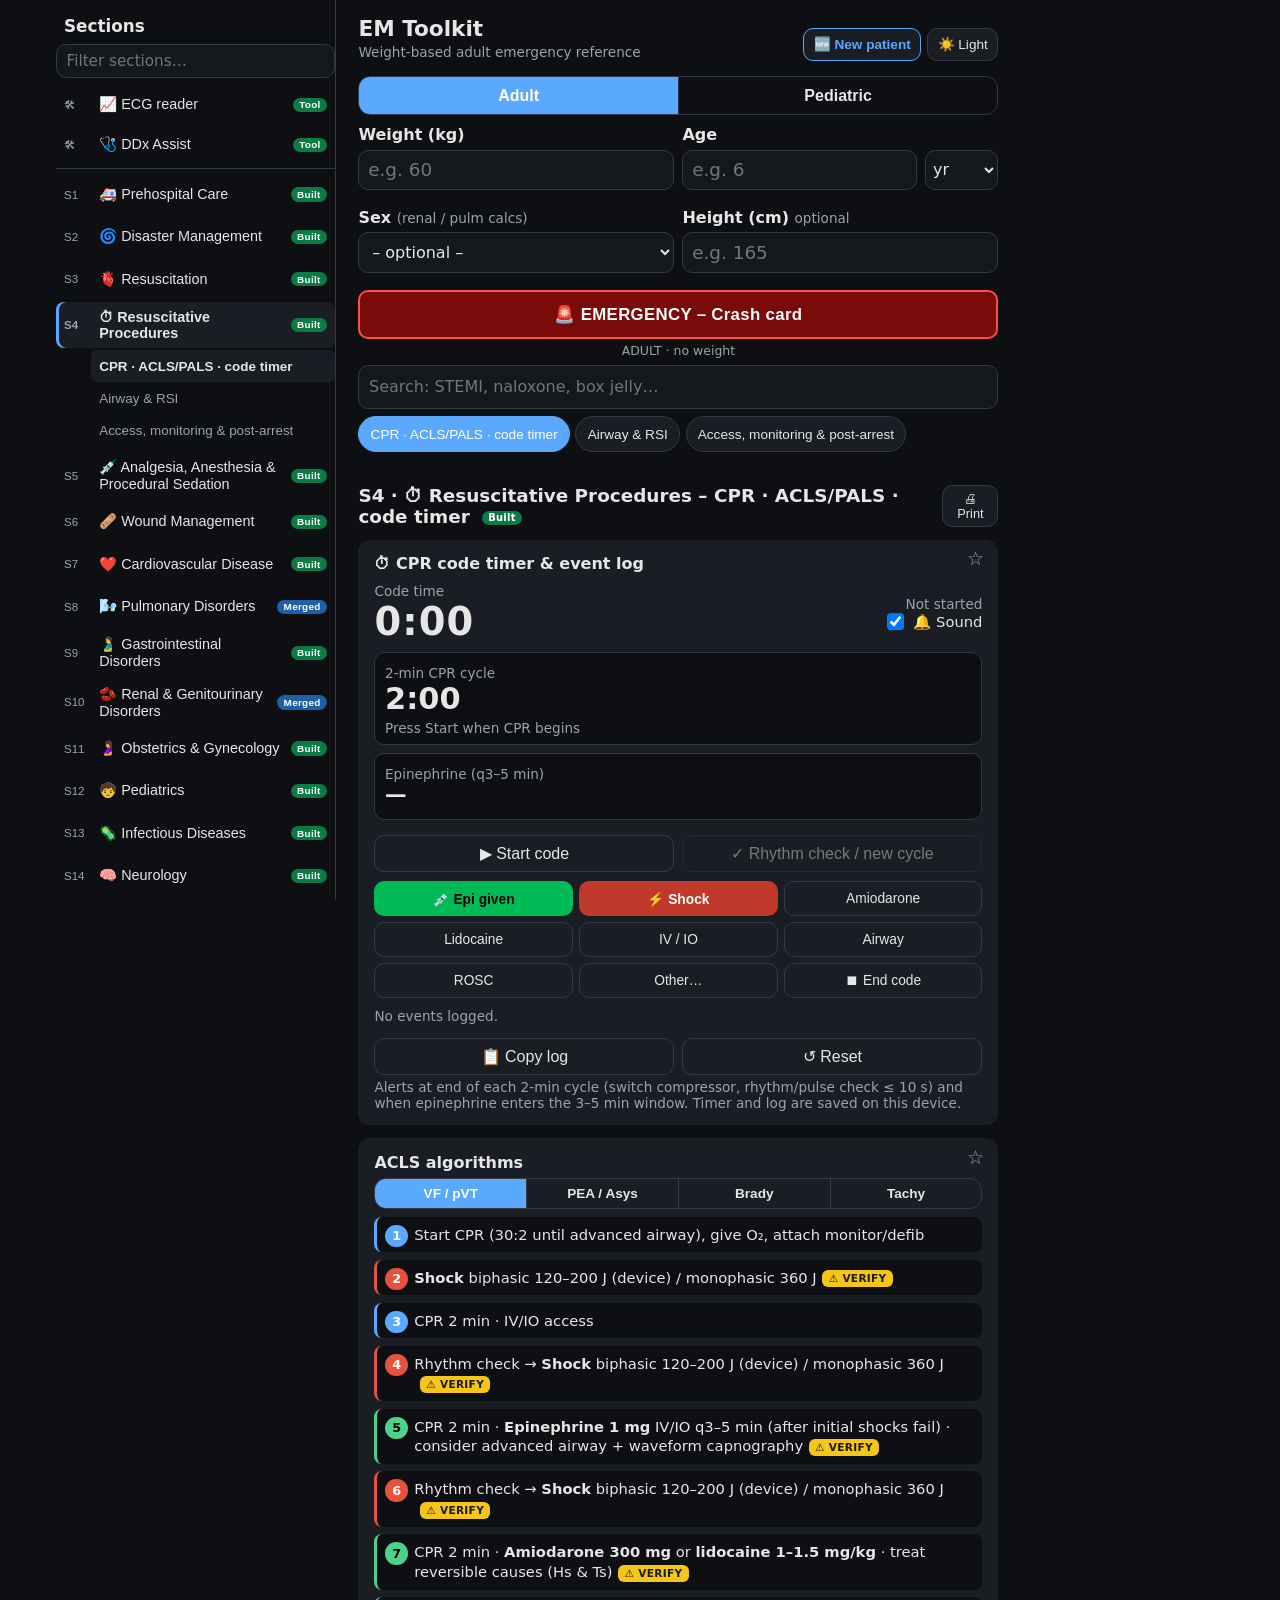
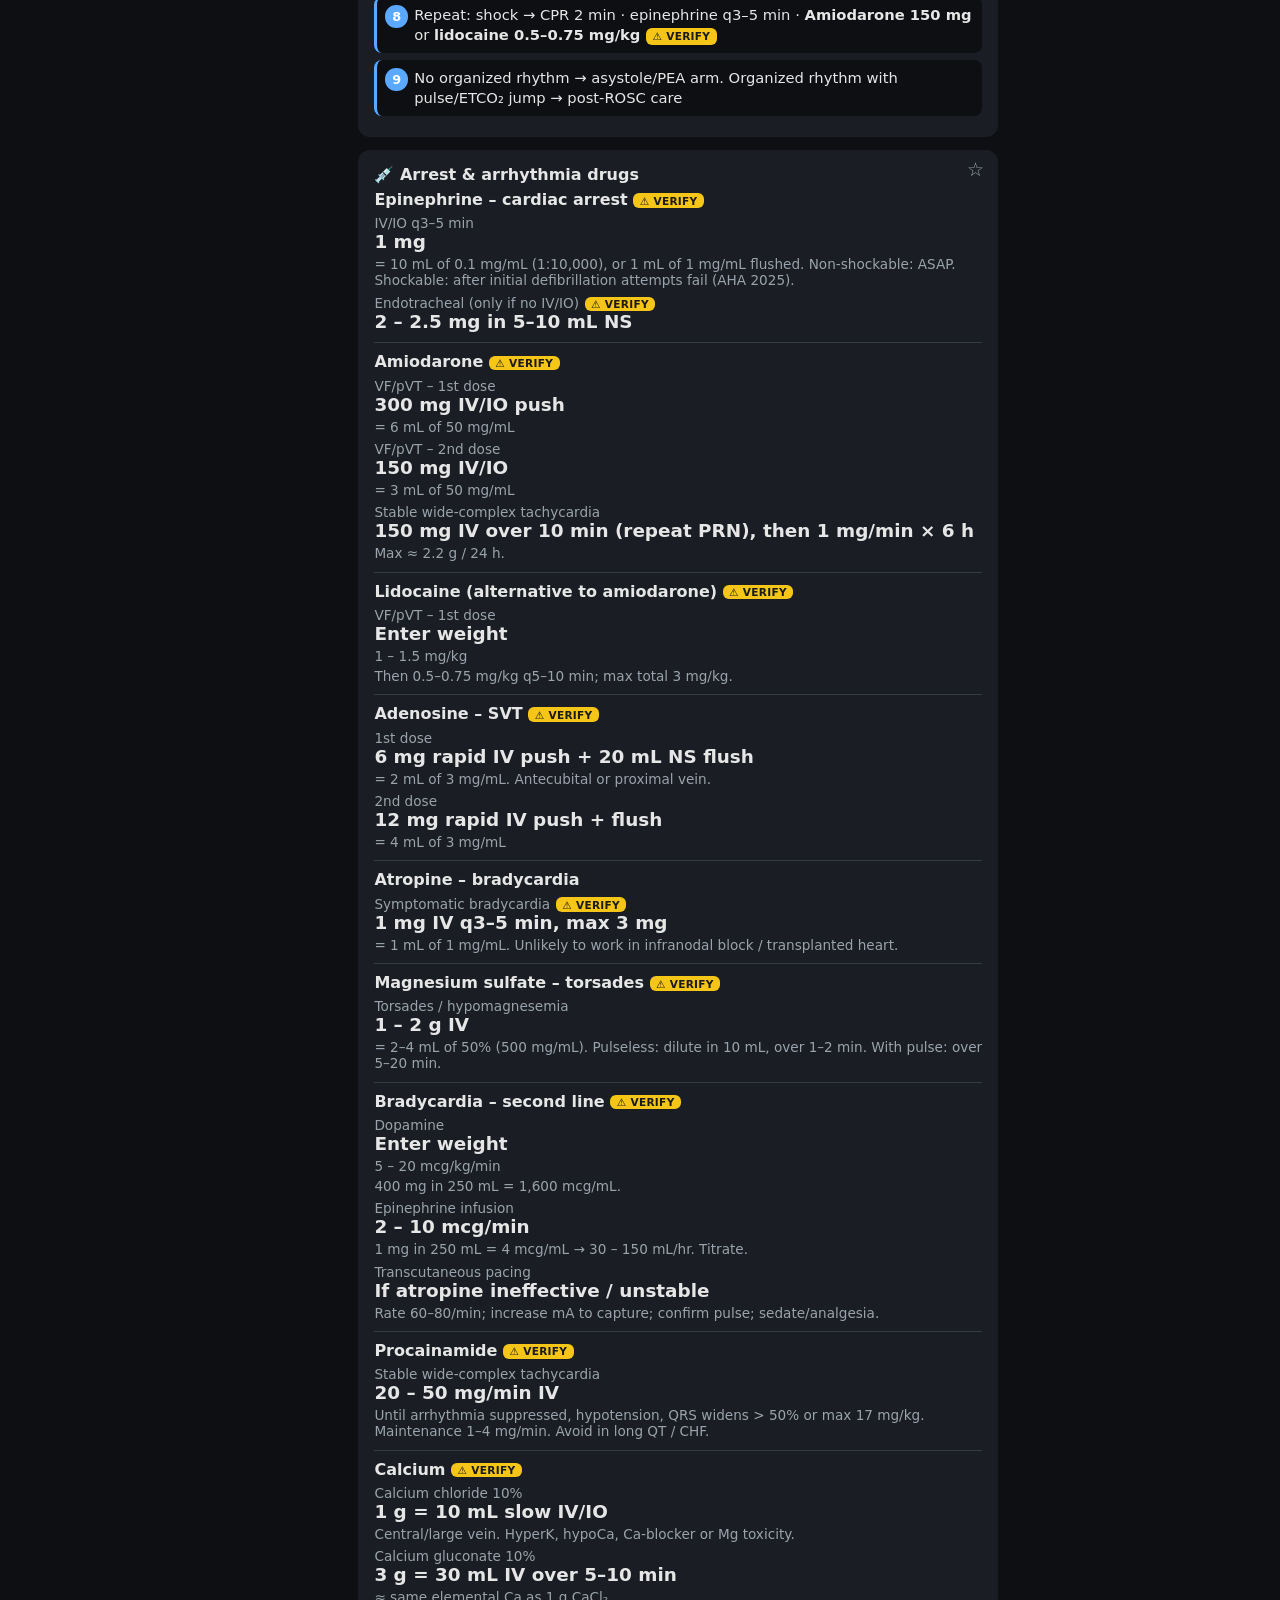
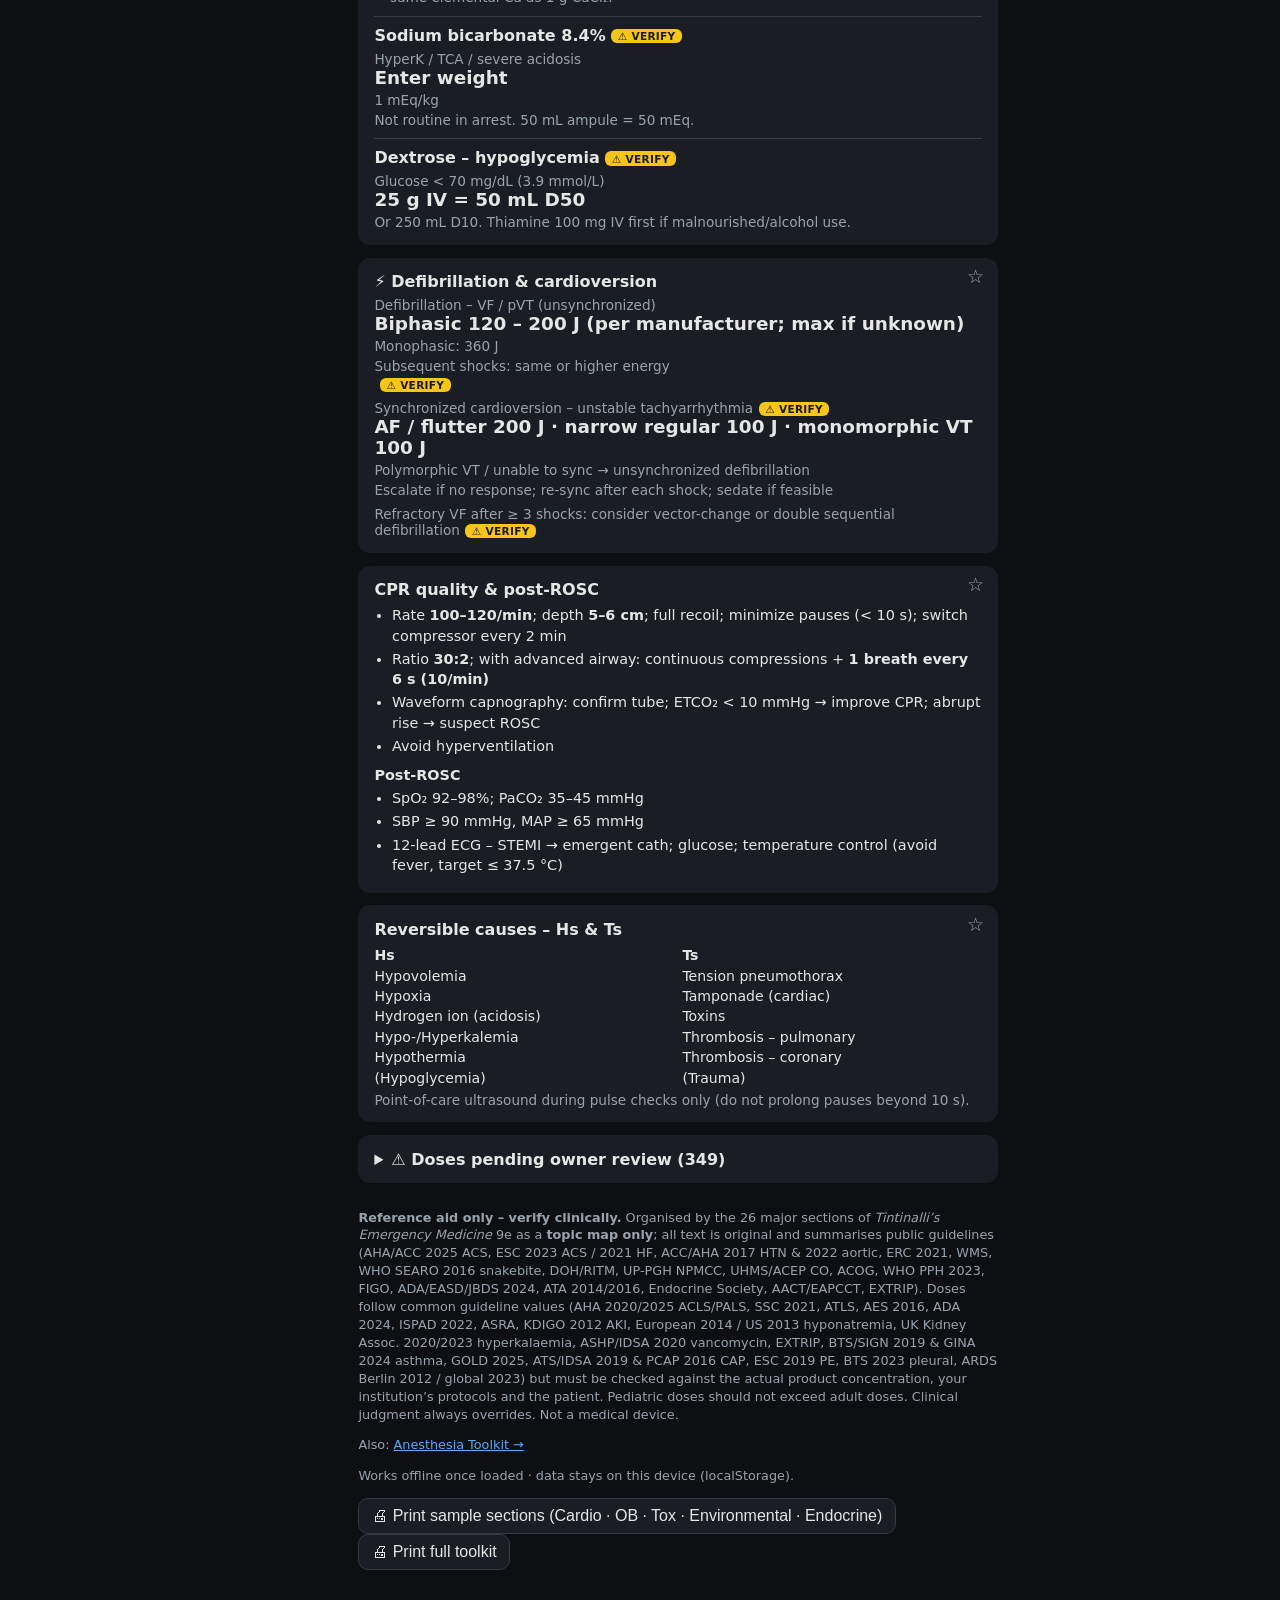
==== commit 85156dc3: "Add DDx Assist (ddx/) as a toolkit tool panel; add #o-<card> deep links - ddx/: DDx Assist, the offl" ====
--- a/index.html
+++ b/index.html
@@ -205,15 +205,27 @@
   .ecgframe{display:block;width:100%;height:calc(100vh - 12rem);height:calc(100dvh - 12rem);min-height:480px;border:1px solid var(--border);border-radius:10px;background:var(--bg)}
   .ecglink{margin:.1rem 0 .4rem}
   .stools{border-bottom:1px solid var(--border);padding-bottom:.2rem;margin-bottom:.2rem}
+  /* DDx Assist panel (tool › DDx Assist): iframe of ddx/ that fills the content area, same layout as the ECG reader */
+  body.ddxwide #main{max-width:none}
+  .ddxtab .ddxcard{padding:.6rem .7rem .7rem}
+  .ddxprint{display:none}
+  .ddxframe{display:block;width:100%;height:calc(100vh - 12rem);height:calc(100dvh - 12rem);min-height:480px;border:1px solid var(--border);border-radius:10px;background:var(--bg)}
+  #ddxBack{position:fixed;left:50%;transform:translateX(-50%);bottom:max(.8rem,env(safe-area-inset-bottom));z-index:40;display:flex;align-items:center;gap:.2rem;padding:0;border:1px solid var(--accent);border-radius:999px;background:var(--card);box-shadow:0 3px 14px rgba(0,0,0,.35);max-width:calc(100vw - 1.5rem)}
+  #ddxBack[hidden]{display:none}
+  #ddxBack button{border:none;background:transparent;color:var(--accent);font-weight:700;font-size:.9rem;padding:.5rem .4rem .5rem .9rem;min-height:40px;white-space:nowrap}
+  #ddxBack button.x{padding:.5rem .8rem .5rem .3rem;color:var(--muted);font-weight:400}
   @media(max-width:600px){
     .ecgtab .ecgcard{padding:.55rem 0 0;background:transparent}
     .ecgbar{padding:0 2.2rem 0 .1rem}
     .ecgnote{padding:0 .1rem}
     .ecgframe{border-left:none;border-right:none;border-radius:0}
+    .ddxtab .ddxcard{padding:.55rem 0 0;background:transparent}
+    .ddxframe{border-left:none;border-right:none;border-radius:0}
   }
   /* ===== print: current section (Ctrl+P) or the sample-section bundle (?print=…) – B/W, A4 ===== */
   @media print{
     .ecgframe,.ecgfull,.ecglink{display:none!important} .ecgprint{display:block;font-size:8pt}
+    .ddxframe,#ddxBack{display:none!important} .ddxprint{display:block;font-size:8pt}
     @page{size:A4;margin:11mm 10mm 12mm}
     body,body.dark{--bg:#fff;--fg:#000;--muted:#222;--card:#fff;--border:#888;--input:#fff;--accent:#000;--warn:#000;--ok:#000;--hl:#e6e6e6;--red:#000;--redbg:#fff;--peds:#000}
     body{font-size:9pt;background:#fff;color:#000}
@@ -850,6 +862,16 @@
   <div class="card" data-card="ensrc" data-title="Endocrine sources &amp; references">
     <h2>📚 Endocrine sources</h2>
     <div class="note">Umpierrez et al., Hyperglycemic crises in adults with diabetes – consensus report (ADA/EASD/JBDS/AACE/DTS), Diabetes Care 2024 · JBDS-IP DKA (2023) and HHS (2022) guidelines · ISPAD 2022 DKA &amp; hypoglycemia chapters · ADA Standards of Care 2025 (hypoglycemia classification) · Ross et al., ATA guidelines for hyperthyroidism and other causes of thyrotoxicosis 2016 · Burch &amp; Wartofsky 1993 (score) · Jonklaas et al., ATA guidelines for hypothyroidism 2014 (myxedema coma) · Bornstein et al., Endocrine Society primary adrenal insufficiency guideline 2016 · Endocrine Society/ESE glucocorticoid-induced adrenal insufficiency guideline 2024 · Society for Endocrinology adrenal crisis emergency guidance (2020). Tintinalli 9e Section 17 used only as a topic map.</div>
+  </div>
+</section>
+
+<!-- ============ TOOL: DDX ASSIST (embedded app, ddx/) – not tied to one Tintinalli section ============ -->
+<section id="tab-ddx" class="ddxtab" hidden>
+  <div class="card ddxcard" data-card="ddxa" data-title="DDx Assist (offline rule-based ED differential diagnosis support)" data-kw="DDx differential diagnosis assist undifferentiated patient chief complaint history exam findings must not miss red flags ranked differential workup Taglish Tagalog chart note NEWS2 qSOFA CURB-65 Wells PERC HEART Alvarado Centor dengue PCAP">
+    <div class="ecgbar"><h2>🩺 DDx Assist</h2><a id="ddxFull" class="ecgfull" href="ddx/" target="_blank" rel="noopener">Open full screen ↗</a></div>
+    <div class="note ecgnote"><b>Decision support only – not a diagnosis.</b> Rule-based list of possibilities with hand-set weights (not validated, not probabilities); clinical judgment overrides. Every dose is ⚠ VERIFY. Not a medical device. Runs on this device only (no network, no patient data stored). Toolkit links inside open the matching card here.</div>
+    <div class="ddxprint">DDx Assist is an interactive tool – open <b>ddx/</b> next to this toolkit (also available as a single offline file, ddx/ddx-standalone.html).</div>
+    <iframe id="ddxFrame" class="ddxframe" title="DDx Assist – differential diagnosis support" loading="lazy" data-src="ddx/index.html"></iframe>
   </div>
 </section>
 
@@ -2196,6 +2218,10 @@
 const SECTIONS = [{"id": "prehosp", "n": 1, "title": "Prehospital Care", "icon": "🚑", "status": "built", "panels": [["prehosp", "Prehospital & transfer"]], "topics": [["EMS systems & medical oversight", "new"], ["Prehospital equipment", "new"], ["Air medical transport", "new"], ["Mass gatherings", "new"], ["Interfacility transfer & referral (app – PH referral networks)", "new"]], "note": ""}, {"id": "disaster", "n": 2, "title": "Disaster Management", "icon": "🌀", "status": "built", "panels": [["disaster", "Disaster & MCI"]], "topics": [["Disaster preparedness & mass-casualty triage", "new"], ["Natural disasters (typhoon, flood, earthquake)", "new"], ["Bomb, blast & crush injuries", "new"], ["Chemical disasters & decontamination", "new"], ["Bioterrorism", "new"], ["Radiation injuries", "new"]], "note": ""}, {"id": "resus", "n": 3, "title": "Resuscitation", "icon": "🫀", "status": "built", "panels": [["anaph", "Anaphylaxis"], ["shock", "Shock, acid–base & HBO"]], "topics": [["Sudden cardiac death", "new"], ["Approach to nontraumatic shock", "new"], ["Approach to traumatic shock", "v1"], ["Allergy & anaphylaxis", "v1"], ["Acid–base disorders", "new"], ["Blood gases, pulse oximetry & capnography", "v1+new"], ["Fluids & electrolytes", "merged"], ["Cardiac rhythm disturbances", "v1+new"], ["Antiarrhythmic & antihypertensive pharmacology", "new"], ["Vasopressors & inotropes", "v1"], ["Hyperbaric oxygen therapy", "new"]], "note": "Shock-related cards live in Sepsis (S13), Trauma (S21) and Cardiovascular (S7)."}, {"id": "resusproc", "n": 4, "title": "Resuscitative Procedures", "icon": "⏱", "status": "built", "panels": [["resus", "CPR · ACLS/PALS · code timer"], ["airway", "Airway & RSI"], ["proc", "Access, monitoring & post-arrest"]], "topics": [["Basic CPR", "v1"], ["Defibrillation & electrical cardioversion", "v1"], ["Cardiac resuscitation (ACLS/PALS)", "v1"], ["Resuscitation in pregnancy", "new"], ["Post-cardiac arrest care", "v1+new"], ["Ethics of resuscitation", "new"], ["Noninvasive airway & supraglottic devices", "v1"], ["Tracheal intubation (RSI)", "v1"], ["Mechanical ventilation", "v1+merged"], ["Surgical airway (CICO)", "v1"], ["Vascular access", "new"], ["Hemodynamic monitoring", "new"], ["Cardiac pacing & implanted defibrillators", "v1+new"], ["Pericardiocentesis", "new"]], "note": ""}, {"id": "analgesia", "n": 5, "title": "Analgesia, Anesthesia & Procedural Sedation", "icon": "💉", "status": "built", "panels": [["analg", "Analgesia & sedation"]], "topics": [["Acute pain management", "new"], ["Local & regional anesthesia (incl. LAST)", "v1+new"], ["Procedural sedation & analgesia", "new"], ["Chronic pain in the ED", "new"]], "note": ""}, {"id": "wound", "n": 6, "title": "Wound Management", "icon": "🩹", "status": "built", "panels": [["wound", "Wound management"]], "topics": [["Wound evaluation", "new"], ["Wound preparation", "new"], ["Wound closure", "new"], ["Face & scalp lacerations", "new"], ["Arm, forearm & hand lacerations", "new"], ["Thigh, leg & foot lacerations", "new"], ["Soft-tissue foreign bodies", "new"], ["Puncture wounds & bites (incl. rabies PEP)", "new"], ["Post-repair care & tetanus prophylaxis", "new"]], "note": ""}, {"id": "cardio", "n": 7, "title": "Cardiovascular Disease", "icon": "❤️", "status": "built", "panels": [["cardio", "Cardiovascular"], ["ecg", "ECG reader"]], "topics": [["Chest pain", "new"], ["Acute coronary syndromes / STEMI timelines", "new"], ["Cardiogenic shock", "new"], ["Low-probability ACS (HEART score)", "new"], ["Syncope", ""], ["Acute heart failure", "new"], ["Valvular emergencies", ""], ["Cardiomyopathies & pericardial disease (pericarditis, myocarditis, tamponade)", "new"], ["Venous thromboembolism incl. PE", "merged"], ["Systemic hypertension / hypertensive emergencies", "new"], ["Pulmonary hypertension", ""], ["Aortic dissection & acute aortic syndromes (ADD-RS)", "new"], ["Aneurysmal disease (AAA)", "new"], ["Arterial occlusion", ""], ["Brady/tachy/unstable arrhythmias (app – linked to ACLS & code timer)", "v1+new"], ["ECG reader – offline automated draft read (app)", "new"]], "note": ""}, {"id": "pulm", "n": 8, "title": "Pulmonary Disorders", "icon": "🌬️", "status": "merged", "panels": [["pulm", "Pulmonary"]], "topics": [["Respiratory distress & respiratory failure (NIV/HFNC)", "merged"], ["Hemoptysis", "merged"], ["Acute bronchitis & upper respiratory infections", ""], ["Community-acquired & aspiration pneumonia", "merged"], ["Empyema & lung abscess / pleural effusion", "merged"], ["Tuberculosis", ""], ["Pneumothorax", "merged"], ["Acute asthma", "merged"], ["COPD exacerbation", "merged"], ["ARDS & lung-protective ventilation (app)", "merged"]], "note": ""}, {"id": "gi", "n": 9, "title": "Gastrointestinal Disorders", "icon": "🫃", "status": "built", "panels": [["gi", "GI disorders"]], "topics": [["Acute abdominal pain", "new"], ["Nausea & vomiting", "new"], ["Diarrhea", "new"], ["Constipation", "new"], ["Upper GI bleeding", "new"], ["Lower GI bleeding", "new"], ["Esophageal emergencies", "new"], ["Peptic ulcer disease & gastritis", "new"], ["Pancreatitis & cholecystitis", "new"], ["Hepatic disorders", "new"], ["Appendicitis", "new"], ["Diverticulitis", "new"], ["Bowel obstruction", "new"], ["Hernias", "new"], ["Anorectal disorders", "new"], ["GI procedures & devices", "new"], ["Complications of general surgery", "new"]], "note": ""}, {"id": "renal", "n": 10, "title": "Renal & Genitourinary Disorders", "icon": "🫘", "status": "merged", "panels": [["renal", "Renal & electrolytes"]], "topics": [["Acute kidney injury (KDIGO)", "merged"], ["Rhabdomyolysis", ""], ["End-stage renal disease / urgent dialysis", "merged"], ["UTI & hematuria", ""], ["Acute urinary retention", ""], ["Male genital problems (torsion etc.)", ""], ["Urologic stone disease", ""], ["Urologic procedure & device complications", ""], ["Hyperkalemia (app)", "v1+merged"], ["Hypo/hypernatremia, hypokalemia (app)", "merged"], ["Renal drug dosing (app)", "merged"]], "note": ""}, {"id": "obgyn", "n": 11, "title": "Obstetrics & Gynecology", "icon": "🤰", "status": "built", "panels": [["ob", "Obstetric emergencies"]], "topics": [["Abnormal uterine bleeding", ""], ["Pelvic pain in the non-pregnant patient", ""], ["Ectopic pregnancy & first-20-week emergencies", "new"], ["Comorbid disorders in pregnancy (VTE, trauma, drug safety)", "new"], ["Emergencies after 20 weeks & peripartum (pre-eclampsia, eclampsia, APH, PPH, AFE)", "new"], ["Emergency delivery (shoulder dystocia, cord prolapse, breech, newborn)", "new"], ["Vulvovaginitis", ""], ["Pelvic inflammatory disease", ""], ["Breast disorders", ""], ["Complications of gynecologic procedures", ""], ["Maternal cardiac arrest (app)", "new"]], "note": ""}, {"id": "peds", "n": 12, "title": "Pediatrics", "icon": "🧒", "status": "built", "panels": [["peds", "Pediatric tools"], ["pedsem", "Pediatric emergencies"]], "topics": [["Emergency care of children (weight estimate, vitals)", "v1"], ["Neonatal & pediatric transport", ""], ["Neonatal resuscitation", "new"], ["Pediatric resuscitation (PALS)", "v1"], ["Pediatric trauma", ""], ["Minor head injury & concussion", "new"], ["Pediatric cervical spine injury", "new"], ["Pediatric intubation & ventilation", "v1"], ["Pediatric vascular access", ""], ["Pediatric analgesia & sedation", ""], ["Neonatal emergencies", "new"], ["BRUE / ALTE", "new"], ["Sudden unexpected infant death", "new"], ["Fever & serious bacterial illness", "new"], ["Meningitis in children", "new"], ["Ear & mastoid", ""], ["Pediatric eye emergencies", ""], ["Nose & sinus", ""], ["Mouth & throat", ""], ["Neck masses", ""], ["Stridor & drooling", "new"], ["Wheezing (bronchiolitis, asthma)", "merged+new"], ["Pediatric pneumonia", "new"], ["Congenital & acquired heart disease", "new"], ["Syncope, dysrhythmias & pediatric ECG", ""], ["Vomiting, diarrhea & dehydration", "new"], ["Fluid & electrolyte therapy (maintenance)", "v1"], ["Pediatric abdominal pain", "new"], ["Pediatric GI bleeding", ""], ["Pediatric UTI", "new"], ["Pediatric urologic & gynecologic disorders", "new"], ["Pediatric renal emergencies", ""], ["Seizures in children", "v1"], ["Headache in children", ""], ["Altered mental status in children", ""], ["Pediatric orthopedic emergencies", "new"], ["Rashes in children", ""], ["Sickle cell disease in children", ""], ["Pediatric hematologic emergencies", ""], ["Pediatric oncologic emergencies", ""], ["Metabolic emergencies (inborn errors)", "new"], ["Diabetes in children (DKA)", "v1"], ["Children with special healthcare needs", ""], ["Behavioral disorders in children", ""], ["Child abuse & neglect", "new"]], "note": ""}, {"id": "id", "n": 13, "title": "Infectious Diseases", "icon": "🦠", "status": "built", "panels": [["sepsis", "Sepsis"], ["infect", "Infectious diseases"]], "topics": [["Sepsis & septic shock", "v1"], ["Soft-tissue infections", "new"], ["Sexually transmitted infections", "new"], ["Serious viral infections (dengue, measles, influenza)", "new"], ["HIV infection", "new"], ["Endocarditis", "new"], ["Tetanus", "new"], ["Rabies", "new"], ["Malaria", "new"], ["Food- & waterborne illness", "new"], ["Zoonoses (e.g. leptospirosis)", "new"], ["Global travelers", "new"], ["Occupational exposures & PEP", "new"]], "note": ""}, {"id": "neuro", "n": 14, "title": "Neurology", "icon": "🧠", "status": "built", "panels": [["neuro", "Neurology"]], "topics": [["Neurologic examination (GCS, NIHSS)", "v1"], ["Headache", "new"], ["Subarachnoid & intracerebral hemorrhage", "new"], ["Stroke syndromes & thrombolysis windows", "v1"], ["Altered mental status & coma", "new"], ["Ataxia & gait disturbance", "new"], ["Vertigo", "new"], ["Seizures & status epilepticus", "v1"], ["Acute peripheral neurologic disorders (GBS, myasthenia)", "new"], ["Chronic neurologic disorders", ""], ["CNS & spinal infections", "new"], ["CNS procedures & devices", ""]], "note": ""}, {"id": "tox", "n": 15, "title": "Toxicology", "icon": "☠️", "status": "built", "panels": [["tox", "Toxicology"]], "topics": [["General management of the poisoned patient", "new"], ["Cyclic antidepressants", "v1+new"], ["Atypical & serotonergic antidepressants / serotonin syndrome", "new"], ["MAO inhibitors", ""], ["Antipsychotics / NMS", "new"], ["Lithium", "new"], ["Barbiturates", ""], ["Benzodiazepines", "v1"], ["Non-benzodiazepine sedatives", ""], ["Alcohols (toxic alcohols, methanol)", "v1+new"], ["Opioids", "v1+new"], ["Cocaine & amphetamines", "new"], ["Hallucinogens", ""], ["Salicylates", "new"], ["Acetaminophen (paracetamol)", "v1+new"], ["NSAIDs", ""], ["Methylxanthines & nicotine", ""], ["Digoxin & cardiac glycosides", "v1+new"], ["β-blockers", "v1+new"], ["Calcium channel blockers", "v1+new"], ["Other antihypertensives (clonidine)", ""], ["Anticonvulsants", ""], ["Iron", "v1+new"], ["Hydrocarbons & volatile substances", "new"], ["Caustics & button batteries", "new"], ["Pesticides (organophosphates, carbamates, paraquat)", "v1+new"], ["Anticholinergics", "v1+new"], ["Metals & metalloids", ""], ["Industrial toxins (cyanide)", "v1"], ["Vitamins & herbals", ""], ["Antimicrobials (isoniazid)", "v1"], ["Dyshemoglobinemias (methemoglobinemia)", "v1+new"], ["Local anesthetic systemic toxicity (app)", "v1"]], "note": ""}, {"id": "env", "n": 16, "title": "Environmental Injuries", "icon": "🏝️", "status": "built", "panels": [["env", "Environmental"]], "topics": [["Cold injuries / frostbite", "new"], ["Hypothermia", "new"], ["Heat emergencies (heat stroke, cold-water immersion)", "new"], ["Bites & stings (spiders, scorpions, centipedes, Hymenoptera)", "new"], ["Snakebite (PH cobras, pit vipers, 20WBCT)", "new"], ["Marine trauma & envenomation (box jellyfish)", "new"], ["Diving disorders", "new"], ["Drowning", "new"], ["High-altitude illness", "new"], ["Thermal burns", "v1"], ["Chemical burns", ""], ["Electrical & lightning injuries", "new"], ["Mushroom poisoning", ""], ["Poisonous plants", ""], ["Carbon monoxide", "new"]], "note": ""}, {"id": "endo", "n": 17, "title": "Endocrine Disorders", "icon": "🍬", "status": "built", "panels": [["endo", "Endocrine"]], "topics": [["Type 1 diabetes", ""], ["Type 2 diabetes (drug-related hypoglycemia)", "new"], ["Diabetic ketoacidosis", "v1+new"], ["Ketoacidotic syndromes (alcoholic, euglycemic)", "new"], ["Hyperosmolar hyperglycemic state", "new"], ["Hypothyroidism & myxedema coma", "new"], ["Hyperthyroidism & thyroid storm", "new"], ["Adrenal insufficiency & adrenal crisis", "new"], ["Hypoglycemia (app)", "v1+new"]], "note": ""}, {"id": "heme", "n": 18, "title": "Hematologic & Oncologic Disorders", "icon": "🩸", "status": "built", "panels": [["heme", "Heme / Onc"]], "topics": [["Anemia & polycythemia", "new"], ["Hemostasis", "new"], ["Acquired bleeding disorders / anticoagulant reversal", "v1+new"], ["Clotting disorders", "new"], ["Hemophilias & von Willebrand disease", "new"], ["Sickle cell & hereditary hemolytic anemias", "new"], ["Acquired hemolytic anemia (TTP/HUS)", "new"], ["Transfusion therapy (MTP)", "v1+new"], ["Thrombotics & antithrombotics", ""], ["Emergency complications of malignancy", "new"]], "note": ""}, {"id": "eent", "n": 19, "title": "Eye, Ear, Nose, Throat & Oral Disorders", "icon": "👁️", "status": "built", "panels": [["eent", "EENT & oral"]], "topics": [["Eye emergencies", "new"], ["Ear disorders", "new"], ["Face & jaw emergencies", "new"], ["Nose & sinuses (epistaxis)", "new"], ["Oral & dental emergencies", "new"], ["Neck & upper airway (angioedema, deep neck infection)", "new"], ["Complications of airway devices", "new"]], "note": ""}, {"id": "derm", "n": 20, "title": "Dermatology", "icon": "🧴", "status": "built", "panels": [["derm", "Dermatology"]], "topics": [["Initial evaluation of skin disorders", "new"], ["Generalized skin disorders (SJS/TEN, DRESS)", "new"], ["Face & scalp", "new"], ["Trunk", "new"], ["Groin & skinfolds", "new"], ["Extremities", "new"]], "note": ""}, {"id": "trauma", "n": 21, "title": "Trauma", "icon": "🩻", "status": "built", "panels": [["trauma", "Trauma"]], "topics": [["Trauma in adults (primary survey)", "v1"], ["Trauma in older adults", "new"], ["Trauma in pregnancy", "new"], ["Head trauma / raised ICP", "v1+new"], ["Spine trauma", "new"], ["Facial trauma", "new"], ["Neck trauma", "new"], ["Pulmonary trauma (tension pneumothorax)", "merged+new"], ["Cardiac trauma", "new"], ["Abdominal trauma (eFAST)", "v1+new"], ["Flank & buttock trauma", "new"], ["Genitourinary trauma", "new"], ["Extremity trauma (hemorrhage control)", "v1"], ["Massive transfusion & TXA (app)", "v1"], ["Burn resuscitation (app)", "v1"]], "note": ""}, {"id": "ortho", "n": 22, "title": "Orthopedics", "icon": "🦴", "status": "built", "panels": [["ortho", "Orthopedics"]], "topics": [["Initial evaluation of orthopedic injuries", "new"], ["Hand & digit injuries", "new"], ["Wrist injuries", "new"], ["Elbow & forearm injuries", "new"], ["Shoulder & humerus injuries", "new"], ["Pelvic injuries", "new"], ["Hip & femur injuries", "new"], ["Knee injuries", "new"], ["Leg injuries", "new"], ["Ankle injuries", "new"], ["Foot injuries", "new"], ["Compartment syndrome", "new"]], "note": ""}, {"id": "msk", "n": 23, "title": "Musculoskeletal Disorders", "icon": "🦵", "status": "built", "panels": [["msk", "Musculoskeletal"]], "topics": [["Neck & back pain (red flags)", "new"], ["Shoulder pain", "new"], ["Hip & knee pain", "new"], ["Systemic rheumatic diseases", "new"], ["Non-traumatic hand disorders", "new"], ["Joints & bursae (septic arthritis, gout)", "new"], ["Soft-tissue problems of the foot", "new"]], "note": ""}, {"id": "psych", "n": 24, "title": "Psychosocial Disorders", "icon": "💬", "status": "built", "panels": [["psych", "Psychosocial"]], "topics": [["Mental health evaluation & disposition", "new"], ["Acute agitation", "new"], ["Mental health disorders of older adults", "new"], ["Mood & anxiety disorders / suicide risk", "new"], ["Psychoses", "new"], ["Eating disorders", "new"], ["Substance use disorders (alcohol withdrawal)", "new"]], "note": ""}, {"id": "abuse", "n": 25, "title": "Abuse & Assault", "icon": "🛡️", "status": "built", "panels": [["abuse", "Abuse & assault"]], "topics": [["Sexual assault", "new"], ["Intimate partner violence", "new"], ["Abuse of older & impaired adults", "new"]], "note": ""}, {"id": "special", "n": 26, "title": "Special Situations", "icon": "⭐", "status": "built", "panels": [["special", "Special situations"]], "topics": [["People who inject drugs", "new"], ["The transplant patient", "new"], ["Morbid obesity (dosing weights)", "new"], ["The transgender patient", "new"], ["Palliative care", "new"], ["Death notification & advance directives", "new"], ["Military medicine", "new"], ["Legal issues in emergency medicine", "new"]], "note": ""}];
 const PANEL_SEC = {}; SECTIONS.forEach(s=>s.panels.forEach(([p])=>PANEL_SEC[p]=s.id));
 const SEC = id => SECTIONS.find(s=>s.id===id);
+// Embedded tools that are not tied to one Tintinalli section (shown at the top of the drawer/sidebar).
+// The ECG reader also belongs to S7 (panel 'ecg'); DDx Assist is cross-sectional, so it gets a pseudo-section.
+const TOOL_PANELS = {ddx:{id:'tools', n:'', title:'Tools · DDx Assist', icon:'🩺', status:'built', panels:[['ddx','DDx Assist']], topics:[], tool:true}};
+const PSEC = t => TOOL_PANELS[t] || SEC(PANEL_SEC[t]);
 const PANEL_RE = {anaph:/Anaph/, resus:/Resus|Crash/, airway:/Airway/, cardio:/Cardio/, pulm:/Pulm/, renal:/Renal/, ob:/Obstet/, peds:/Pediatr/,
   sepsis:/Sepsis/, neuro:/Neuro/, tox:/Tox/, env:/Environ/, endo:/Endocr/, trauma:/Trauma/};
 const SAMPLE_PANELS = ['cardio','ob','tox','env','endo'];
@@ -2233,7 +2259,7 @@
 ['adeno','amio','lido','mag','bradyInf'].forEach(k=>{ if(D[k] && !D[k].flag) D[k].flag='cv-acls-drugs'; });
 
 // ======================= NAVIGATION =======================
-function curSecId(){ return tab==='stub' ? stubSec : PANEL_SEC[tab]; }
+function curSecId(){ return tab==='stub' ? stubSec : TOOL_PANELS[tab] ? null : PANEL_SEC[tab]; }
 function navList(filter){
   const f=(filter||'').trim().toLowerCase(), cs=curSecId();
   const h = SECTIONS.filter(s=>!f || (s.title+' '+s.topics.map(t=>t[0]).join(' ')).toLowerCase().includes(f)).map(s=>{
@@ -2241,14 +2267,19 @@
     let x=`<button class="sitem${on?' on':''}" data-nsec="${s.id}"${on?' aria-current="page"':''}><span class="snum">S${s.n}</span><span class="sname">${s.icon} ${esc(s.title)}</span>${badge(s.status)}</button>`;
     if(s.panels.length>1 && on) x+=`<div class="ppanel">${s.panels.map(([p,l])=>`<button data-npanel="${p}" class="${tab===p?'on':''}">${esc(l)}</button>`).join('')}</div>`;
     return x; }).join('');
-  const tool = !f || 'ecg reader ekg electrocardiogram rhythm strip tracing tools'.includes(f) || f.split(/\s+/).every(w=>'ecg reader ekg electrocardiogram rhythm strip tracing tools'.includes(w));
-  const tl = tool ? `<div class="stools"><button class="sitem${tab==='ecg'?' on':''}" data-npanel="ecg"${tab==='ecg'?' aria-current="page"':''}><span class="snum">🛠</span><span class="sname">📈 ECG reader</span><span class="sbadge built">Tool</span></button></div>` : '';
+  const TOOLS = [['ecg','📈 ECG reader','ecg reader ekg electrocardiogram rhythm strip tracing tools'],
+                 ['ddx','🩺 DDx Assist','ddx assist differential diagnosis undifferentiated must not miss tools']];
+  const tm = kw => !f || kw.includes(f) || f.split(/\s+/).every(w=>kw.includes(w));
+  const tb = TOOLS.filter(([,,kw])=>tm(kw)).map(([p,l])=>`<button class="sitem${tab===p?' on':''}" data-npanel="${p}"${tab===p?' aria-current="page"':''}><span class="snum">🛠</span><span class="sname">${l}</span><span class="sbadge built">Tool</span></button>`).join('');
+  const tl = tb ? `<div class="stools">${tb}</div>` : '';
   return (tl + h) || '<div class="note" style="padding:.4rem">No section matches.</div>';
 }
 const LEGEND = () => `<div class="legend">${badge('built')} built in this slice<br>${badge('merged')} merged from the Renal/Pulmonary build<br>${badge('v1')} cards from the original site<br>${badge('soon')} coming soon (planned topic list)<br>Map: 26 major sections of Tintinalli 9e – topic names only.</div>`;
 function refreshNav(){
   $('slist').innerHTML = navList($('sfilter').value);
   $('dlist').innerHTML = navList($('dfilter').value);
+  const tp=TOOL_PANELS[tab];
+  if(tp){ $('curSec').textContent = `${tp.icon} ${tp.panels[0][1]}`; $('subnav').innerHTML=''; if(!PRINTMODE) document.title = `${tp.panels[0][1]} – EM Toolkit (Tintinalli-mapped)`; return; }
   const s=SEC(curSecId());
   if(s){ $('curSec').textContent = `S${s.n} · ${s.title}`;
     $('subnav').innerHTML = s.panels.length>1 ? s.panels.map(([p,l])=>`<button data-npanel="${p}" class="${tab===p?'on':''}" aria-pressed="${tab===p}">${esc(l)}</button>`).join('') : '';
@@ -2258,10 +2289,11 @@
   if(t==='stub'){ stubSec = sid || stubSec || 'prehosp'; store.set(K('stubSec'), stubSec); }
   if(!TABS.includes(t)) t='resus';
   tab=t; store.set(K('tab'),t);
-  if(t!=='stub'){ secPanel[PANEL_SEC[t]]=t; store.set(K('secPanel'),secPanel); }
+  if(t!=='stub' && PANEL_SEC[t]){ secPanel[PANEL_SEC[t]]=t; store.set(K('secPanel'),secPanel); }
   TABS.forEach(x=>{ const el=$('tab-'+x); if(el) el.hidden = x!==t; });
   if(t==='stub') renderStub();
   ecgShow(t==='ecg' && !PRINTMODE);
+  ddxShow(t==='ddx' && !PRINTMODE);
   refreshNav();
 }
 function navSec(id){
@@ -2303,7 +2335,7 @@
 let SR=[], srAct=-1;
 function searchIndex(){
   const items=[];
-  Object.entries(CARDS).forEach(([id,c])=>{ const s=SEC(PANEL_SEC[c.tab]); if(!s) return;
+  Object.entries(CARDS).forEach(([id,c])=>{ const s=PSEC(c.tab); if(!s) return;
     items.push({kind:'card', id, title:c.title.replace(/&amp;/g,'&'), kw:c.el.dataset.kw||'', text:c.el.textContent, sec:s}); });
   SECTIONS.forEach(s=>{ items.push({kind:'sec', id:s.id, title:`S${s.n} ${s.title}`, kw:'section', text:s.topics.map(t=>t[0]).join(' '), sec:s});
     s.topics.forEach(([t,c])=>{ if(!c) items.push({kind:'topic', id:s.id, title:t, kw:'', text:'', sec:s}); }); });
@@ -2329,7 +2361,7 @@
   if(q.length<2){ box.hidden=true; $('search').setAttribute('aria-expanded','false'); return; }
   SR=doSearch(q); if(srAct>=SR.length) srAct=SR.length?0:-1; const toks=q.toLowerCase().split(/\s+/);
   box.innerHTML = SR.length ? SR.map((r,i)=>{
-    const where = r.kind==='topic' ? `S${r.sec.n} ${r.sec.title} · coming soon` : r.kind==='sec' ? `Section · ${r.sec.status==='soon'?'coming soon':BADGE[r.sec.status][1]}` : `S${r.sec.n} ${r.sec.title}`;
+    const where = r.sec.tool ? 'Tool · opens in the toolkit (or full screen)' : r.kind==='topic' ? `S${r.sec.n} ${r.sec.title} · coming soon` : r.kind==='sec' ? `Section · ${r.sec.status==='soon'?'coming soon':BADGE[r.sec.status][1]}` : `S${r.sec.n} ${r.sec.title}`;
     const sn = r.hitText && r.kind==='card' ? ` · ${hl(snippet(r.text,r.hitText),toks)}` : '';
     return `<button class="sr${i===srAct?' act':''}" role="option" id="sr${i}" aria-selected="${i===srAct}" data-sri="${i}"><div>${r.kind==='topic'?'🚧 ':r.kind==='sec'?'📂 ':''}${hl(r.title,toks)}</div><div class="note">${esc(where)}${sn}</div></button>`; }).join('')
     : `<div class="none">No match for “${esc(q)}”</div>`;
@@ -2407,7 +2439,7 @@
 
 // ======================= PRINT =======================
 function fillPrintHead(list){
-  const names = list.map(p=>{ const s=SEC(PANEL_SEC[p]); return s?`S${s.n} ${s.title}`:p; }).filter((n,i,a)=>a.indexOf(n)===i);
+  const names = list.map(p=>{ const s=PSEC(p); return s?(s.tool?s.title:`S${s.n} ${s.title}`):p; }).filter((n,i,a)=>a.indexOf(n)===i);
   $('printhead').innerHTML = `<h1>EM Toolkit (Tintinalli-mapped) – ${list.length>=TABS.length-1?'full toolkit':list.join()===SAMPLE_PANELS.join()?'sample sections':list.length>1?'selected sections':esc(names[0])}</h1>
    <div class="note">${esc(names.join(' · '))} · printed ${new Date().toLocaleString('en-GB')} · ${ok(W())?`doses computed for ${peds()?'PEDIATRIC':'ADULT'} ${fmt(W())} kg`:'generic per-kg doses (no patient weight entered)'}.
    Reference aid only – verify clinically. Every ⚠ VERIFY item is pending owner review (listed at the end of each section). Original summaries citing public guidelines (AHA, ERC, ESC, ACOG, WHO, ADA/JBDS, ATA, Endocrine Society, WMS, ILCOR, AACT/EAPCCT, DOH/RITM/NPMCC); Tintinalli 9e used only as a topic map.</div>`;
@@ -2448,8 +2480,14 @@
   $('printSample').addEventListener('click',()=>printPanels(SAMPLE_PANELS));
   if($('printAll')) $('printAll').addEventListener('click',()=>printPanels(TABS.filter(t=>t!=='stub')));
   addSecHeads(); initSearch();
-  $('theme').addEventListener('click',()=>setTimeout(ecgSyncTheme,0));
+  $('theme').addEventListener('click',()=>setTimeout(()=>{ ecgSyncTheme(); ddxSyncTheme(); },0));
   if($('ecgFrame')) $('ecgFrame').addEventListener('load',ecgSyncTheme);
+  if($('ddxFrame')) $('ddxFrame').addEventListener('load',ddxSyncTheme);
+  window.addEventListener('storage',e=>{ if(e.key===K('dark') && e.newValue!=null){ const d=JSON.parse(e.newValue); if(d!==document.body.classList.contains('dark')){ applyTheme(d); ecgSyncTheme(); } } });  // theme toggled inside DDx (shared em_dark key)
+  const bk=document.createElement('div'); bk.id='ddxBack'; bk.hidden=true; bk.setAttribute('role','navigation'); bk.setAttribute('aria-label','Return to DDx Assist');
+  bk.innerHTML='<button type="button" data-npanel="ddx">← Back to 🩺 DDx Assist</button><button type="button" class="x" aria-label="Dismiss">✕</button>';
+  document.body.append(bk); bk.querySelector('.x').addEventListener('click',()=>{ bk.hidden=true; });
+  window.addEventListener('hashchange',()=>deepLink(false));
   initTox(); initOB(); initEndo(); initCardio(); initEnv();
 }
 function renderNew(w){
@@ -2484,6 +2522,58 @@
     const d=f.contentDocument, b=d&&d.getElementById('themeBtn');
     if(b && d.body.classList.contains('dark')!==dark) b.click(); }catch(e){}
 }
+// ======================= DDX ASSIST PANEL (ddx/ in an iframe, loaded on first open) =======================
+function ddxShow(on){
+  document.body.classList.toggle('ddxwide', on);
+  if(on && $('ddxBack')) $('ddxBack').hidden=true;
+  const f=$('ddxFrame'); if(!on || !f) return;
+  ddxSize();
+  if(document.readyState!=='loading') setTimeout(ddxScroll,0);
+  if(!f.getAttribute('src')) f.src=f.dataset.src; else ddxSyncTheme();
+}
+function ddxSize(){
+  const f=$('ddxFrame'), st=document.querySelector('.sticky'); if(!f || tab!=='ddx') return;
+  f.style.height = Math.max(420, window.innerHeight - (st?st.offsetHeight:0) - 10) + 'px';
+}
+function ddxScroll(){
+  const c=document.querySelector('.ddxcard'), st=document.querySelector('.sticky'); if(!c || tab!=='ddx') return;
+  window.scrollTo({top: Math.max(0, c.getBoundingClientRect().top + window.scrollY - (st?st.offsetHeight:0) - 6)});
+}
+window.addEventListener('resize',()=>ddxSize());
+function ddxSyncTheme(){
+  const f=$('ddxFrame'); if(!f || !f.getAttribute('src')) return;
+  const dark=document.body.classList.contains('dark');
+  try{ const d=f.contentDocument, b=d&&d.getElementById('theme'); if(b && d.body.classList.contains('dark')!==dark) b.click(); }catch(e){}
+}
+
+// ======================= DEEP LINKS: index.html#o-<cardId> (from DDx Assist) and ?q=<search> =======================
+function cardFor(id){
+  if(CARDS[id]) return id;
+  const el=document.getElementById('o-'+id), c=el&&el.closest('[data-card]');   // output div id inside a card
+  return c && CARDS[c.dataset.card] ? c.dataset.card : null;
+}
+function scrollToCard(id){   // like goCard(), but lands the card just below the sticky bar
+  const c=CARDS[id]; if(!c) return false;
+  closeDrawer(); setTab(c.tab);
+  const go=()=>{ const st=document.querySelector('.sticky'); window.scrollTo({top: Math.max(0, c.el.getBoundingClientRect().top + window.scrollY - (st?st.offsetHeight:0) - 8)}); };
+  go(); requestAnimationFrame(go); setTimeout(go,300);
+  c.el.classList.add('hl'); setTimeout(()=>c.el.classList.remove('hl'),2200);
+  return true;
+}
+function deepLink(startup){
+  let id=null; try{ const m=decodeURIComponent(location.hash||'').match(/^#o-([\w-]+)$/); if(m) id=cardFor(m[1]); }catch(e){}
+  if(id){ scrollToCard(id); return true; }
+  if(startup){ const q=location.search.match(/[?&]q=([^&#]*)/);
+    if(q){ let t=''; try{ t=decodeURIComponent(q[1].replace(/\+/g,' ')).trim(); }catch(e){}
+      if(t){ $('search').value=t; srAct=0; renderSR(); $('search').focus({preventScroll:true}); return true; } } }
+  return false;
+}
+function startupDeepLink(){ if(!/[?&]print=/.test(location.search)) deepLink(true); }
+// API for same-origin embedded tools (ddx/ iframe): open a toolkit card in this page.
+window.EMTK = { openCard(id, from){ const c=cardFor(String(id||'')); if(!c) return false;
+  scrollToCard(c);
+  if(from==='ddx' && $('ddxBack')) $('ddxBack').hidden=false;   // floating '← Back to DDx Assist' (DDx state is kept in the hidden iframe)
+  return true; } };
 function startupPrintParam(){
   const m=location.search.match(/[?&]print=([a-z,]+)/); if(!m) return;
   const list = m[1]==='sample' ? SAMPLE_PANELS : m[1]==='all' ? TABS.filter(t=>t!=='stub') : m[1].split(',').filter(p=>TABS.includes(p));
@@ -4212,7 +4302,7 @@
   $('sub').textContent = peds() ? 'Weight-based pediatric emergency reference' : 'Weight-based adult emergency reference';
 }
 document.querySelectorAll('#modeSeg button').forEach(b=>b.addEventListener('click',()=>{ mode=b.dataset.m; store.set(K('mode'),mode); applyMode(); renderAll(); }));
-const TABS=["prehosp", "disaster", "anaph", "shock", "resus", "airway", "proc", "analg", "wound", "cardio", "ecg", "pulm", "gi", "renal", "ob", "peds", "pedsem", "sepsis", "infect", "neuro", "tox", "env", "endo", "heme", "eent", "derm", "trauma", "ortho", "msk", "psych", "abuse", "special", "stub"];
+const TABS=["prehosp", "disaster", "anaph", "shock", "resus", "airway", "proc", "analg", "wound", "cardio", "ecg", "pulm", "gi", "renal", "ob", "peds", "pedsem", "sepsis", "infect", "neuro", "tox", "env", "endo", "heme", "eent", "derm", "trauma", "ortho", "msk", "psych", "abuse", "special", "ddx", "stub"];
 function setTab(t,sid){ return navSetTab(t,sid); }
 document.querySelectorAll('#algoSeg button').forEach(b=>b.addEventListener('click',()=>{ algo=b.dataset.a; store.set(K('algo'),algo); renderAlgo(W()); }));
 
@@ -4285,7 +4375,7 @@
 
 // ---------------- INIT ----------------
 initNew(); applyMode(); renderReview(); renderRenalPrintRev(); buildPulm(); renderRsiChk(); buildNIH(); renderBundle(); renderCodeLog();
-setTab(tab); renderAll(); renderFavs(); tickCode(); startupPrintParam();
+setTab(tab); renderAll(); renderFavs(); tickCode(); startupPrintParam(); startupDeepLink();
 window.addEventListener('storage',e=>{ if(e.key===K('code')){ CT=store.get(K('code'),CT); renderCodeLog(); tickCode(); } });
 </script>
 </body>
